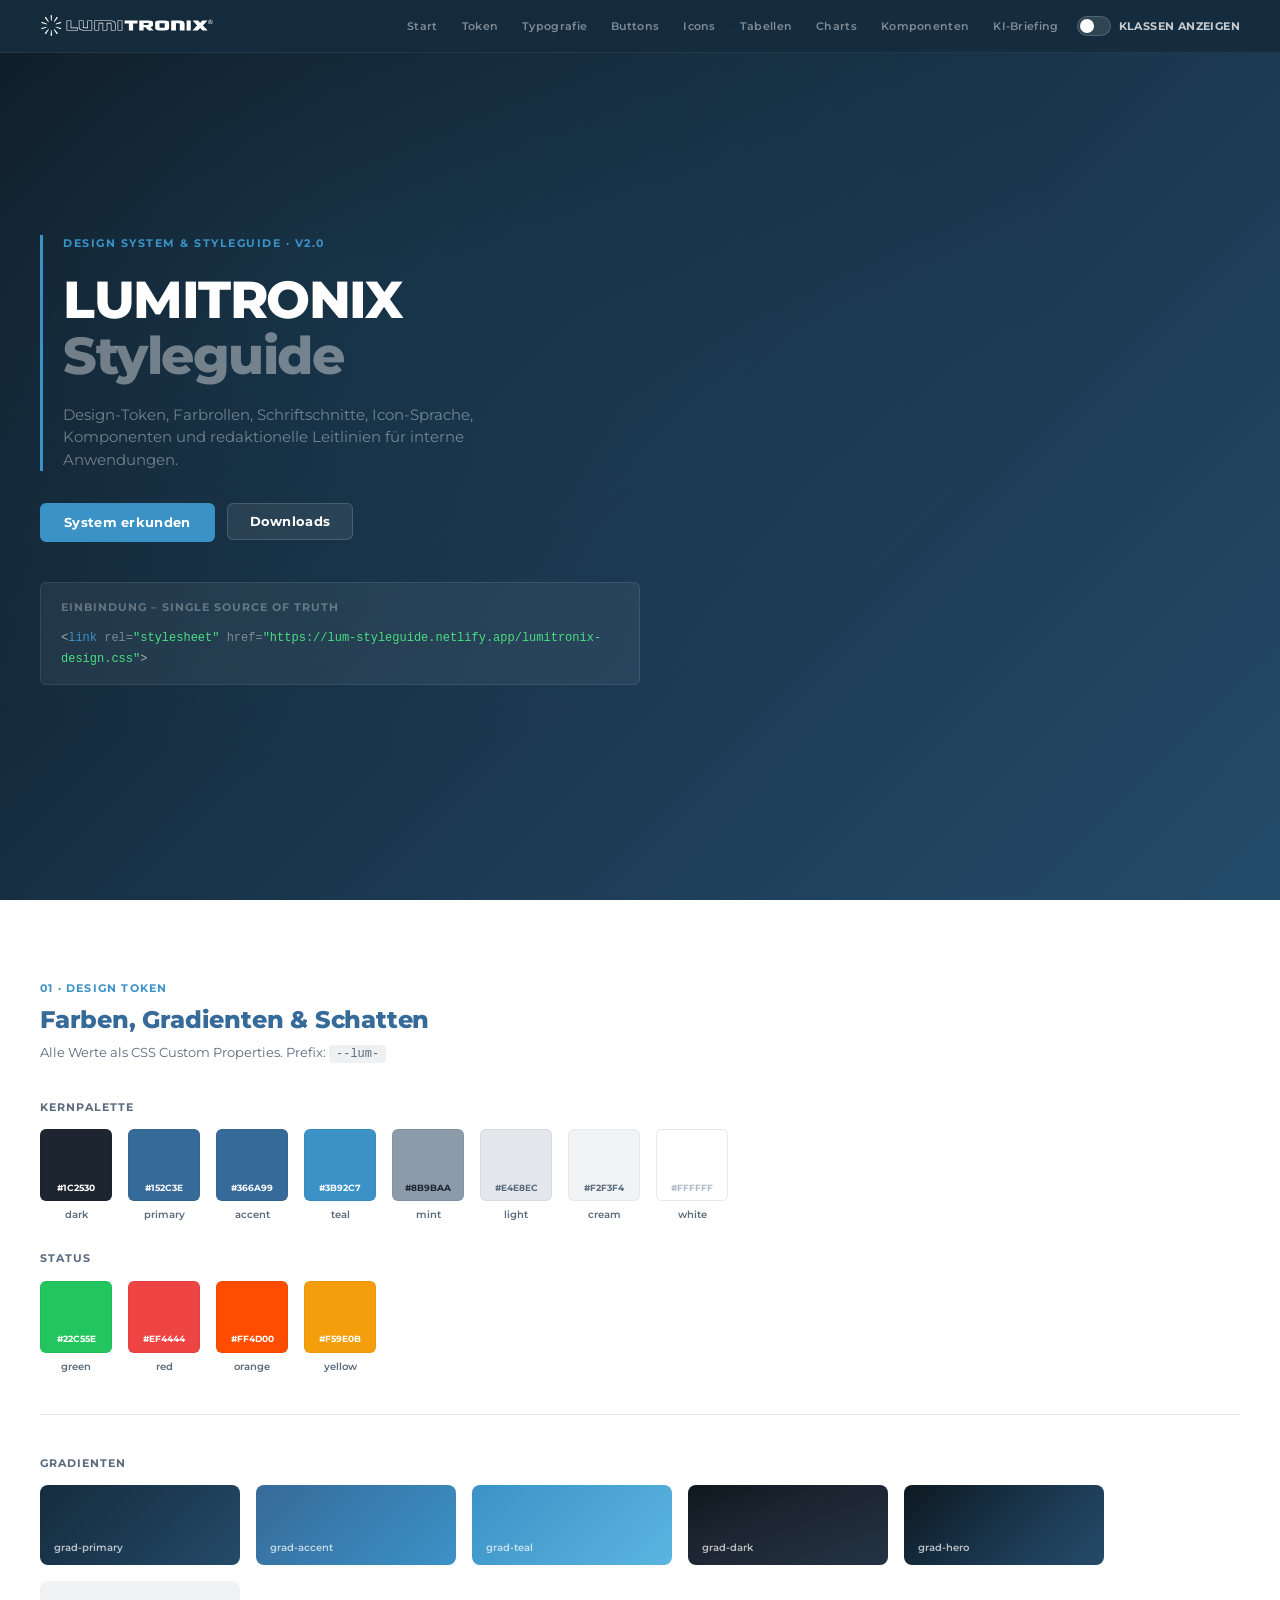
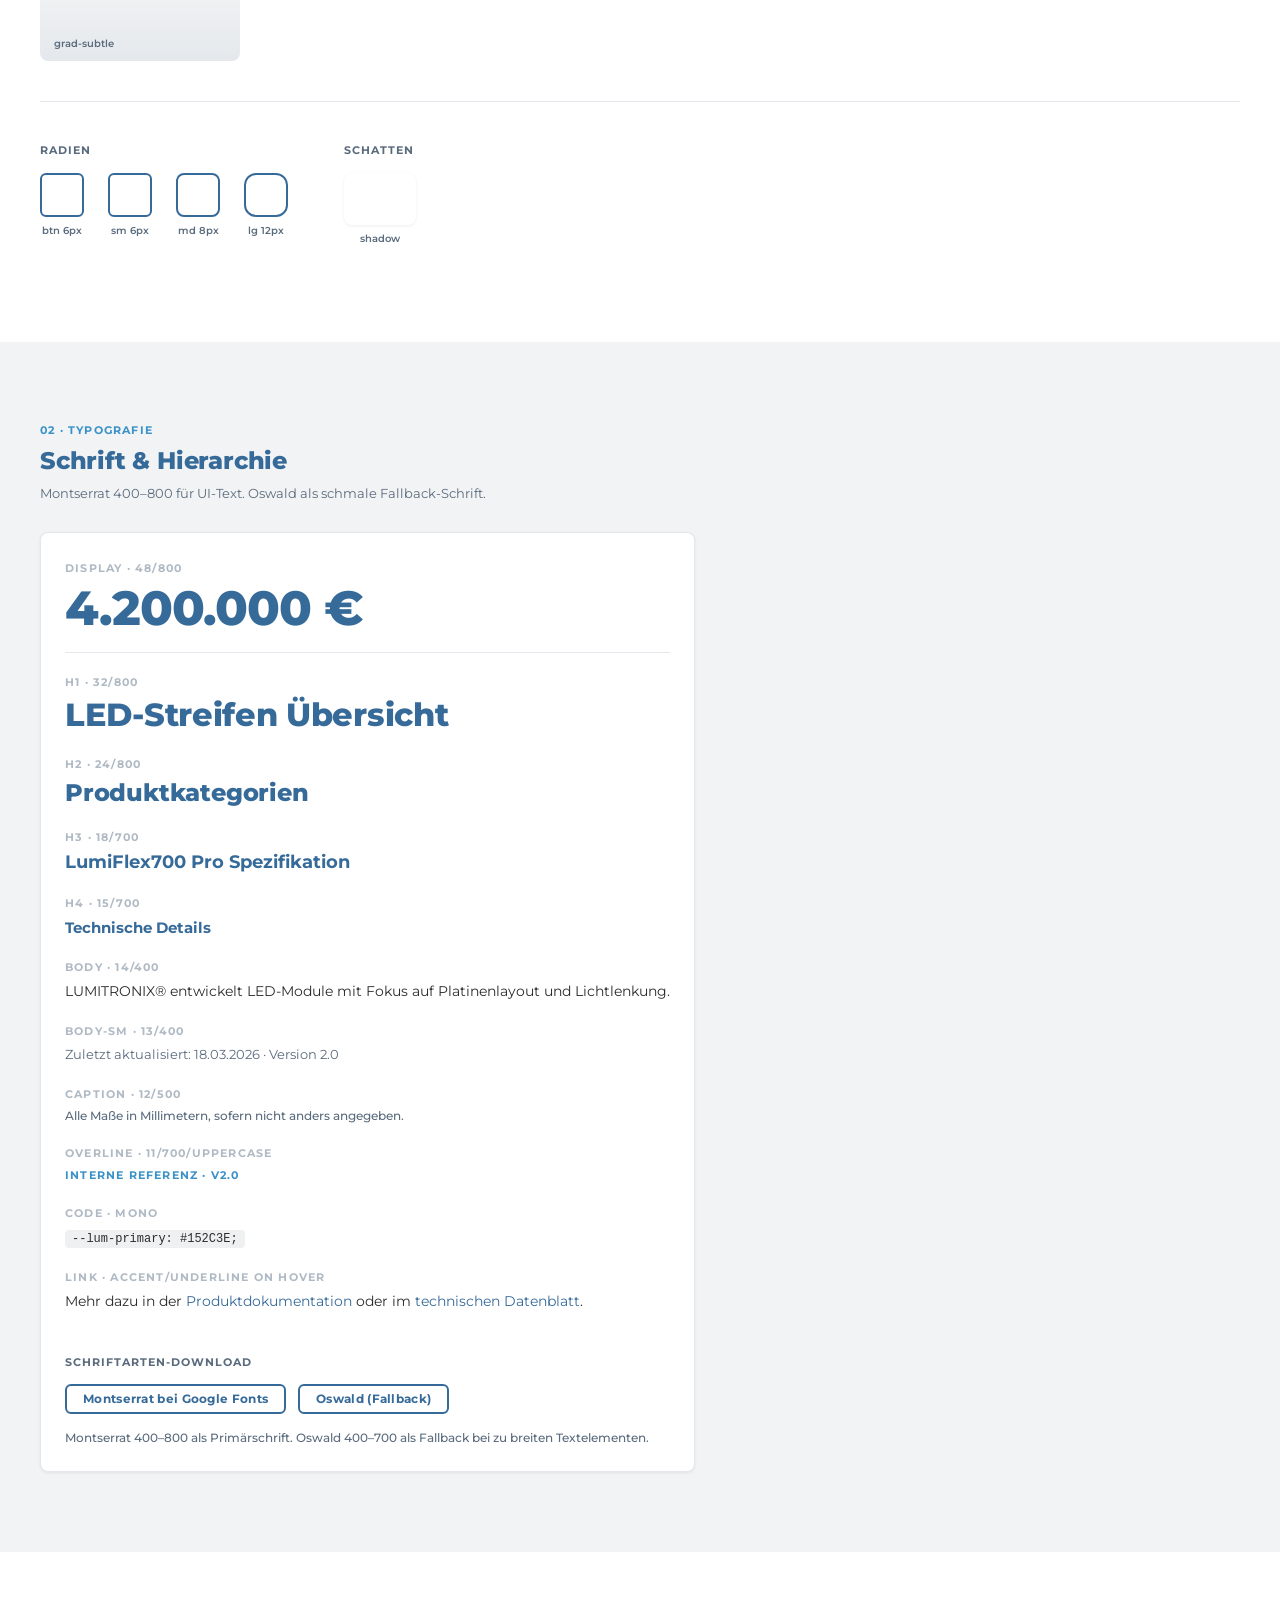
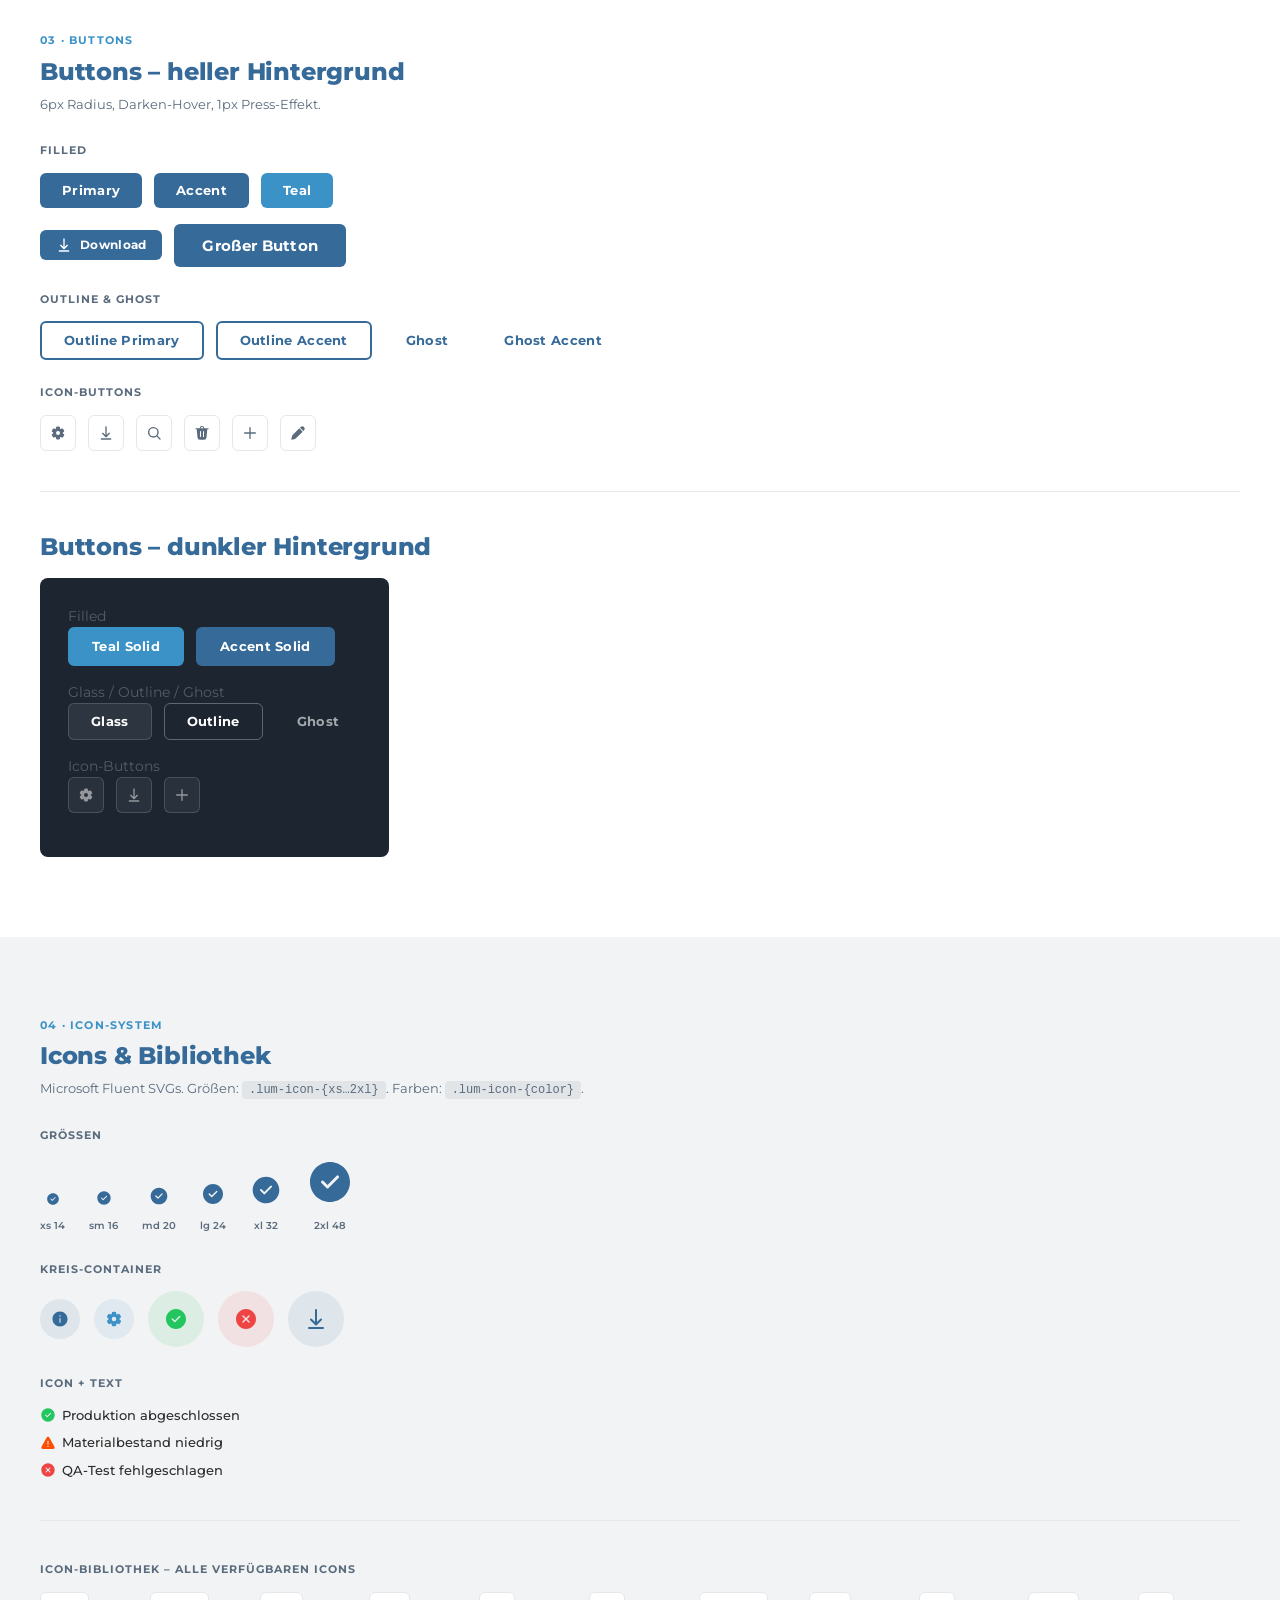
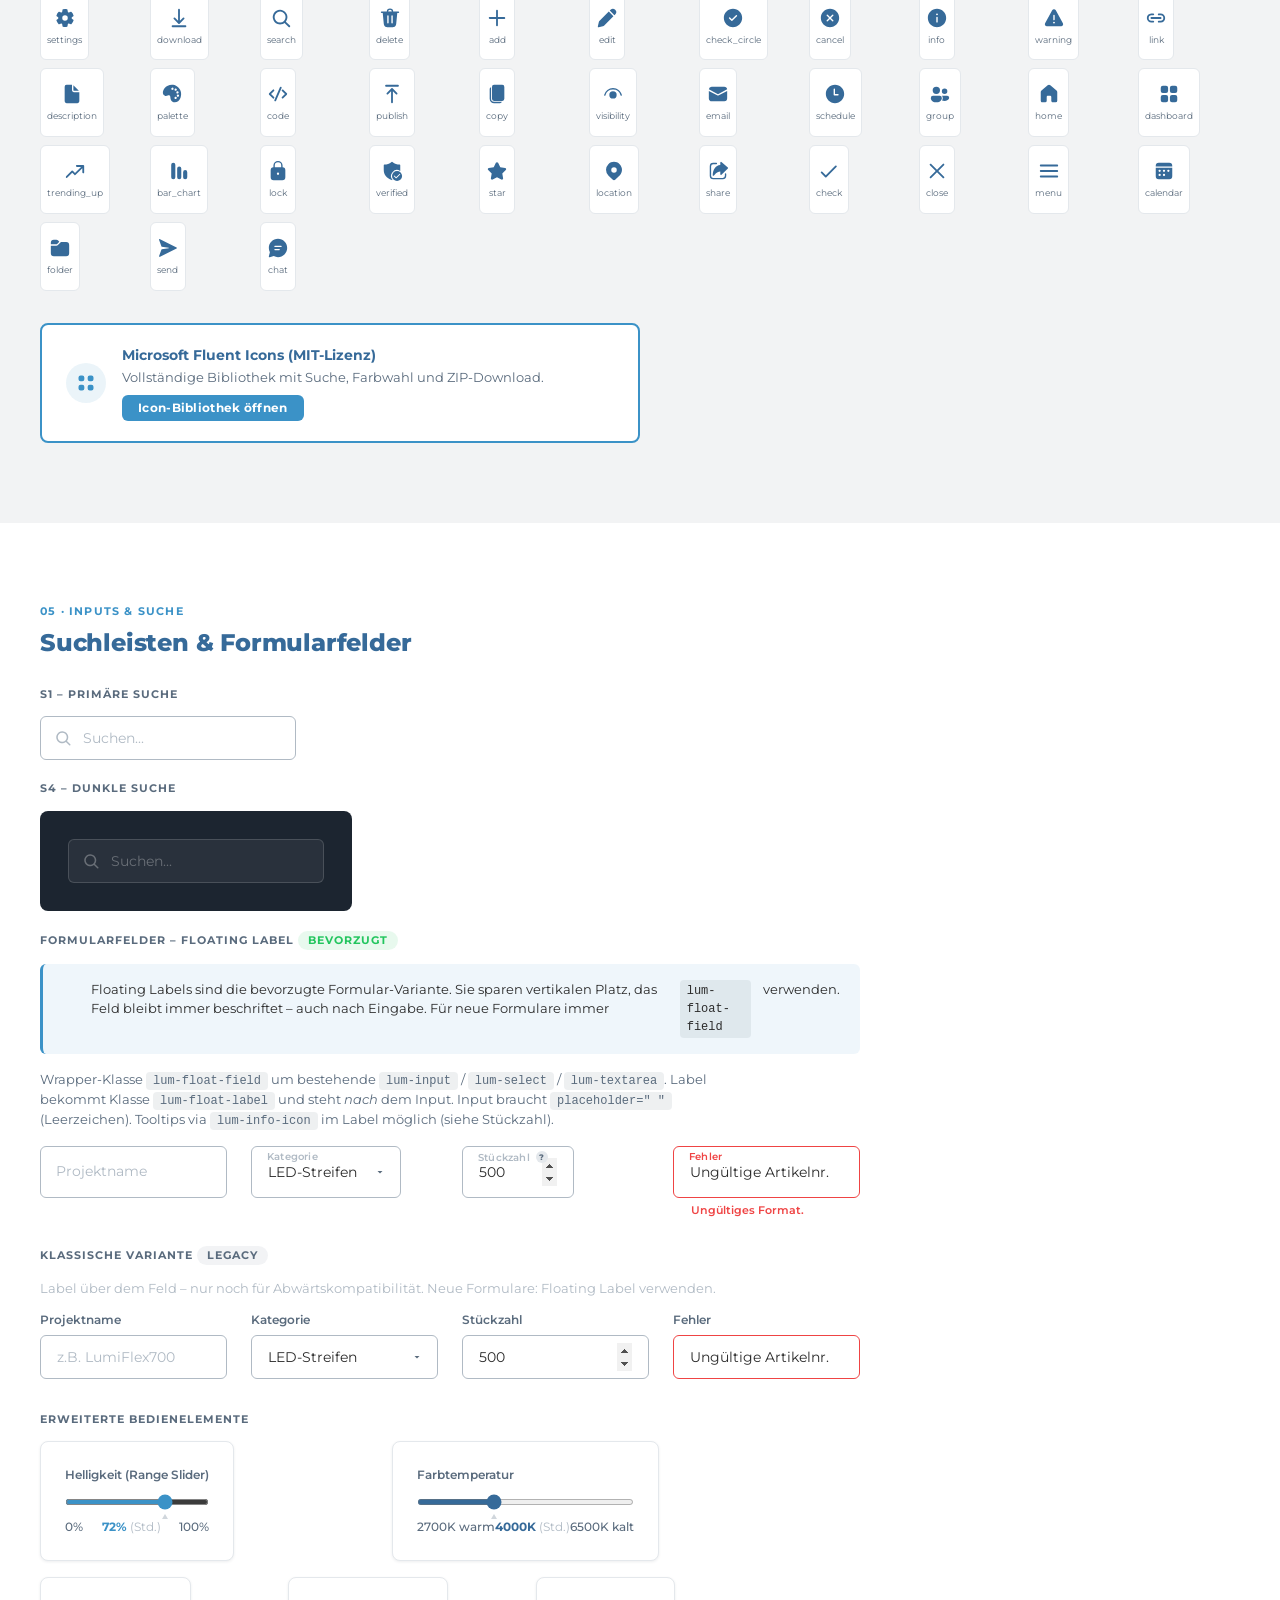
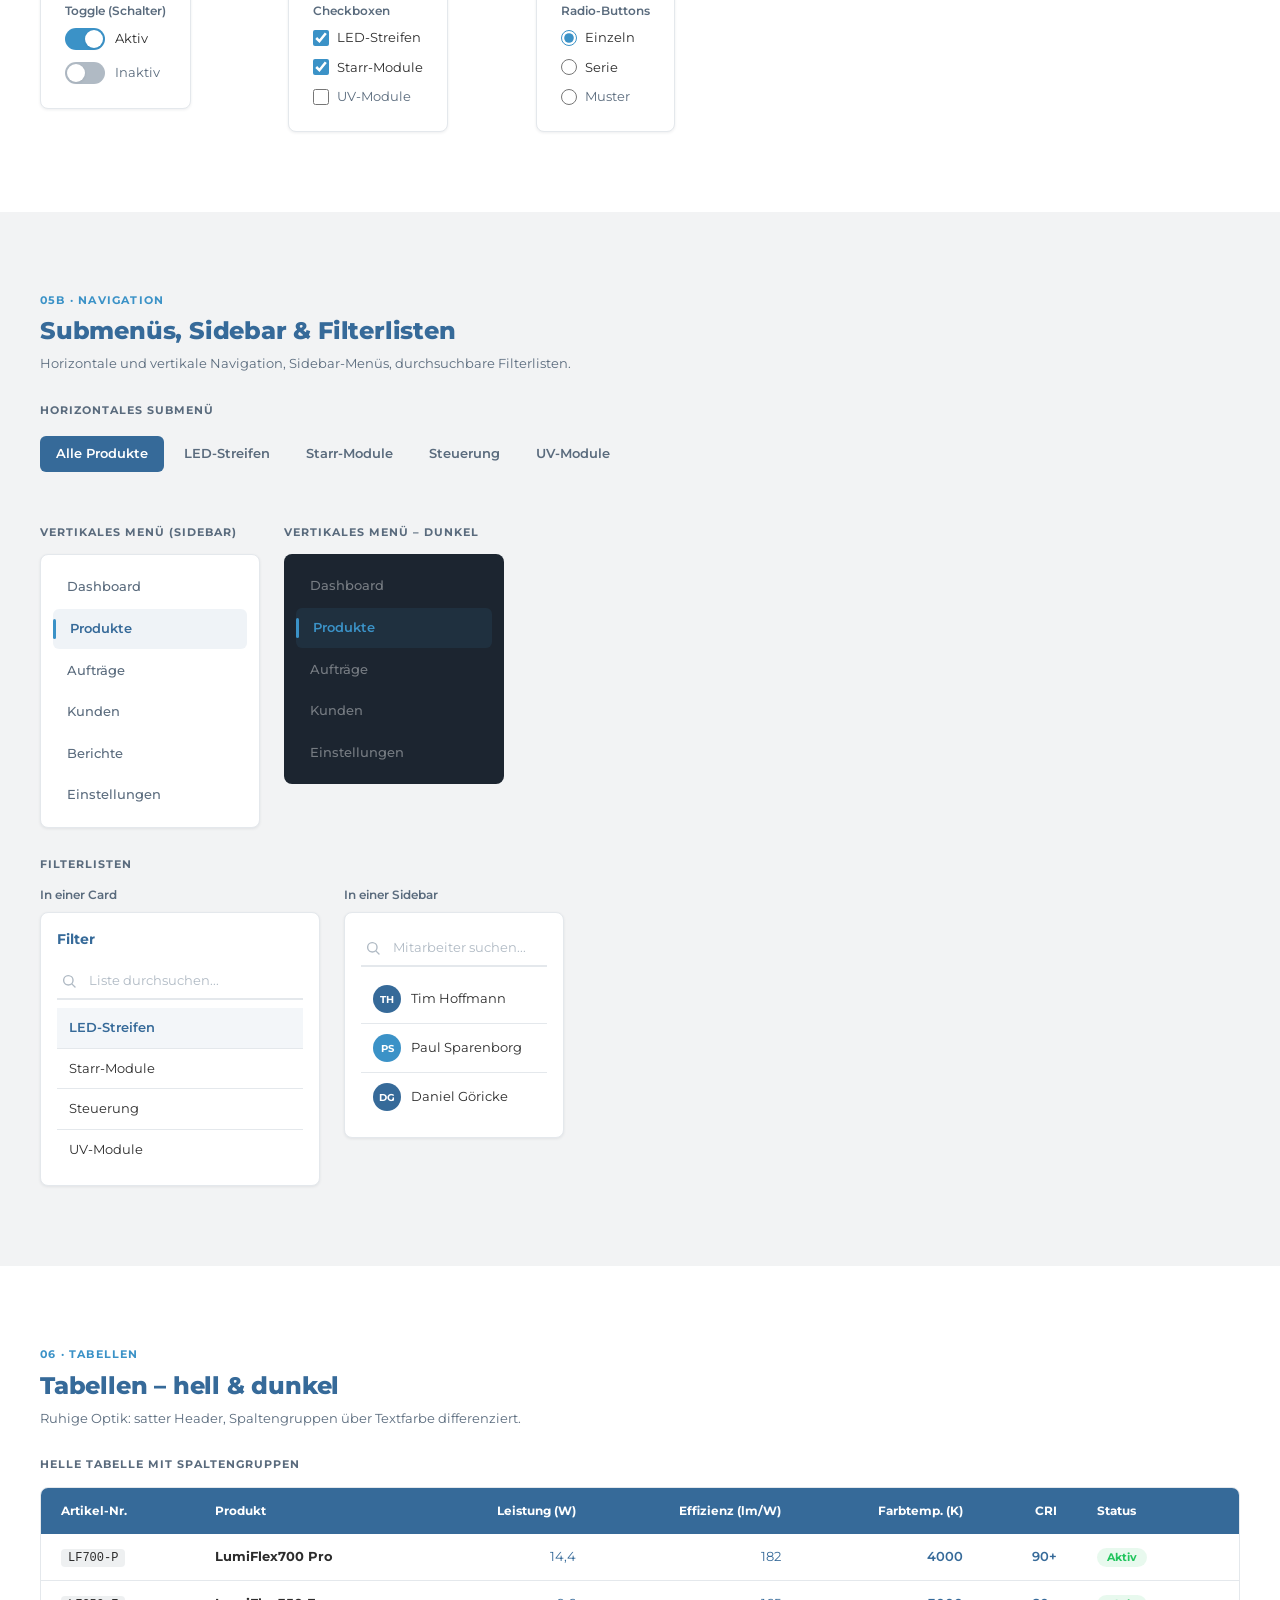
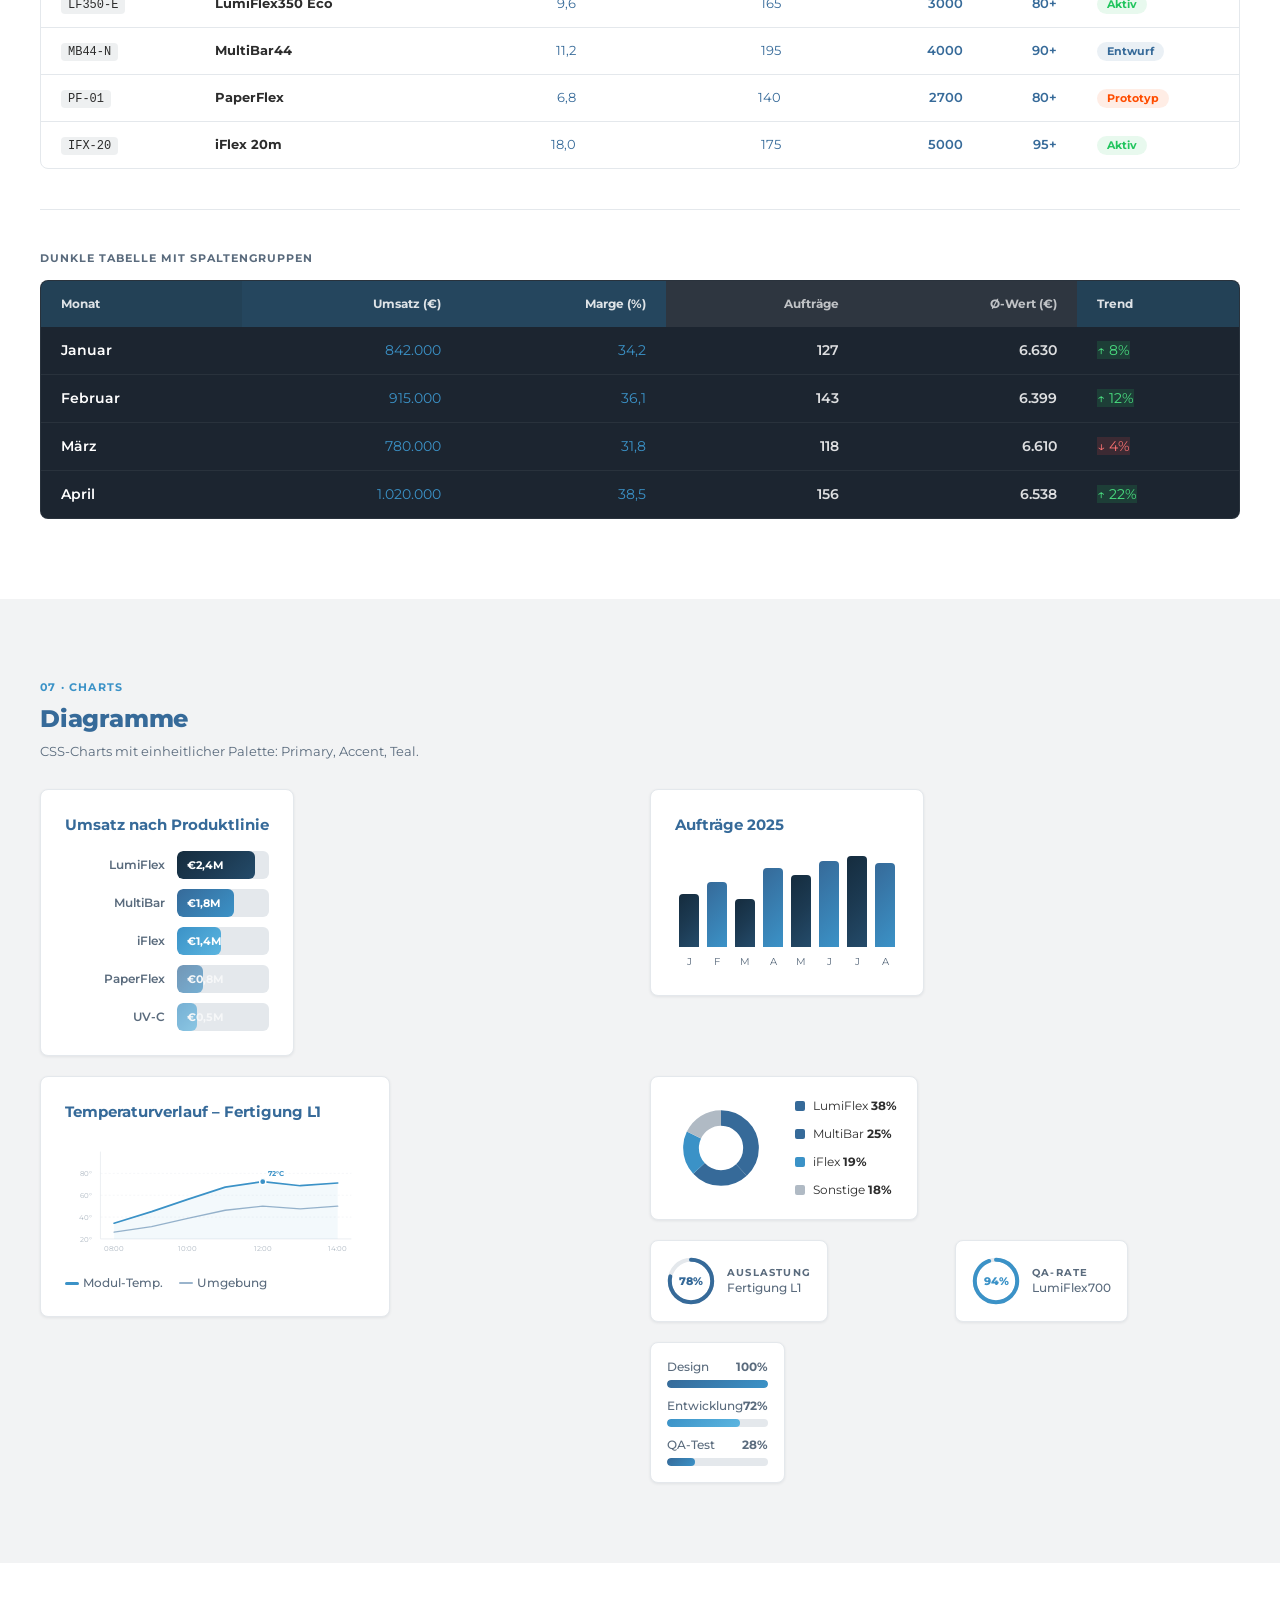
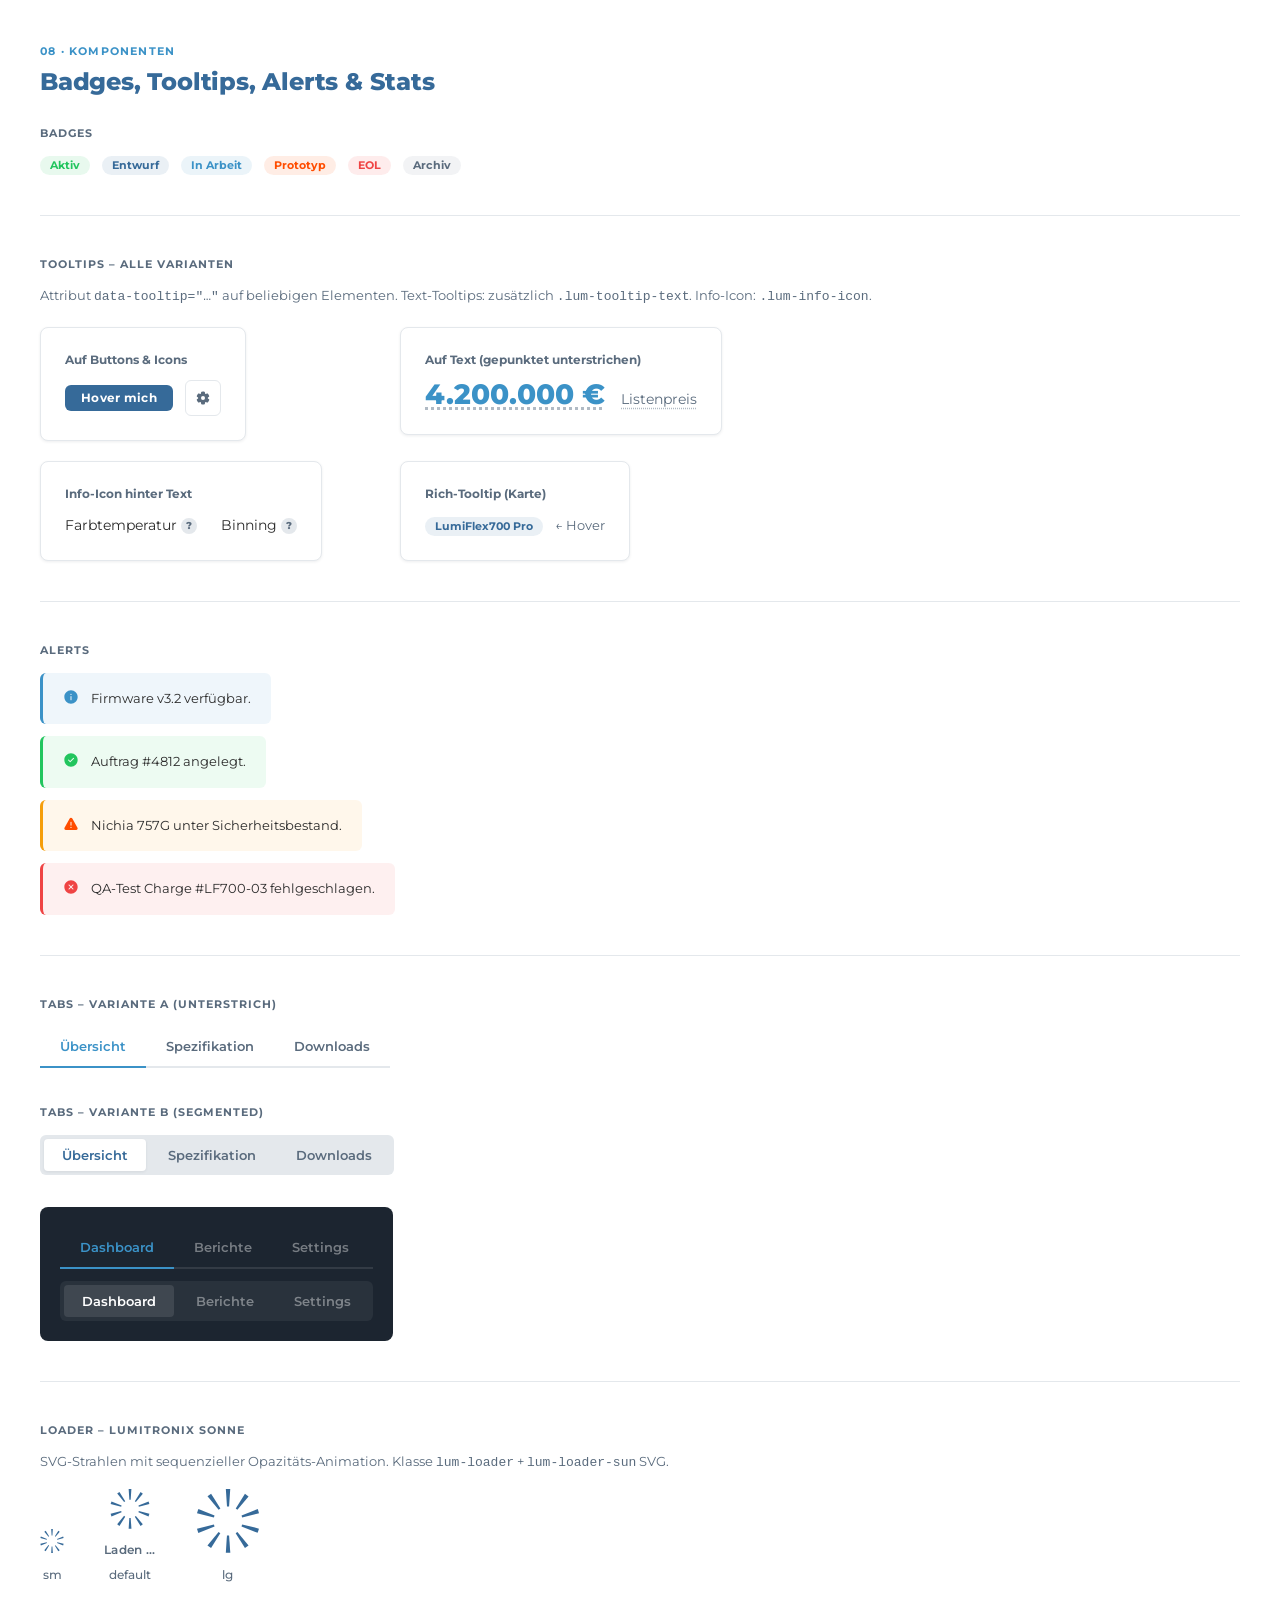
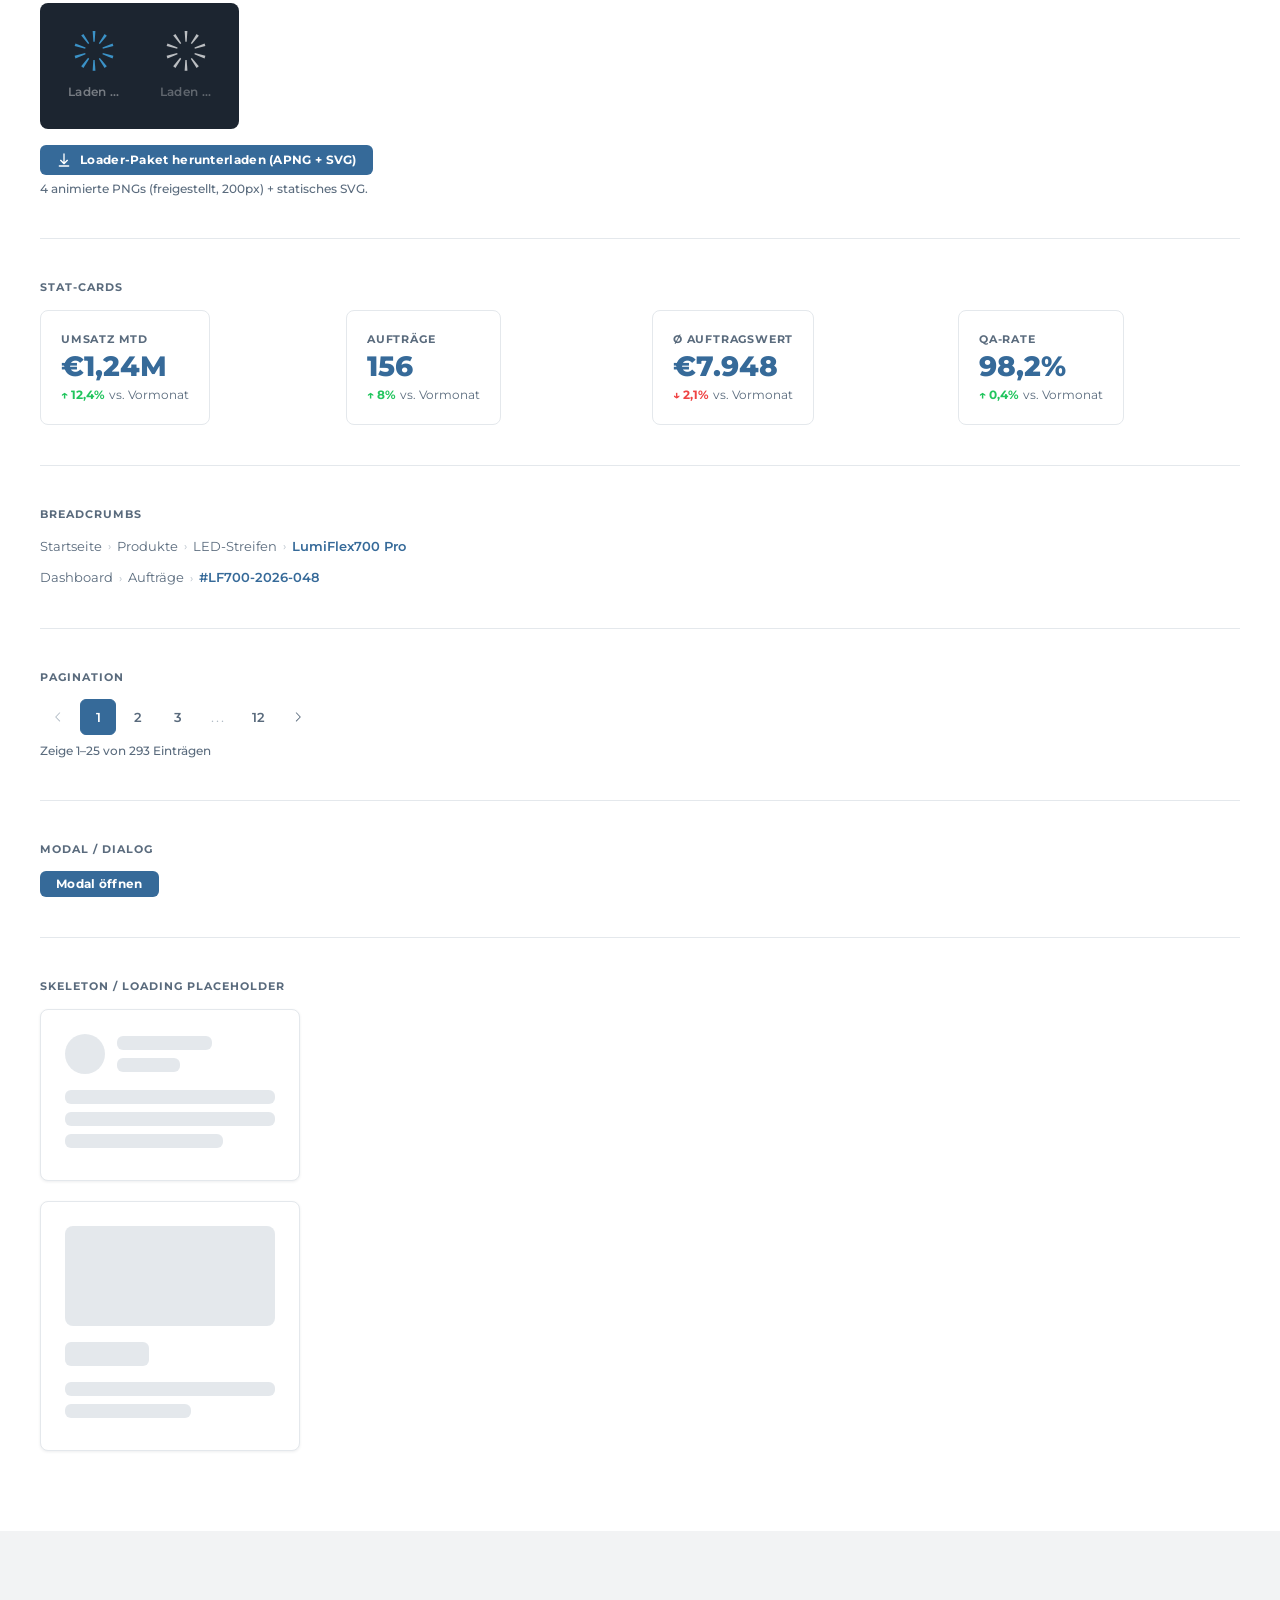
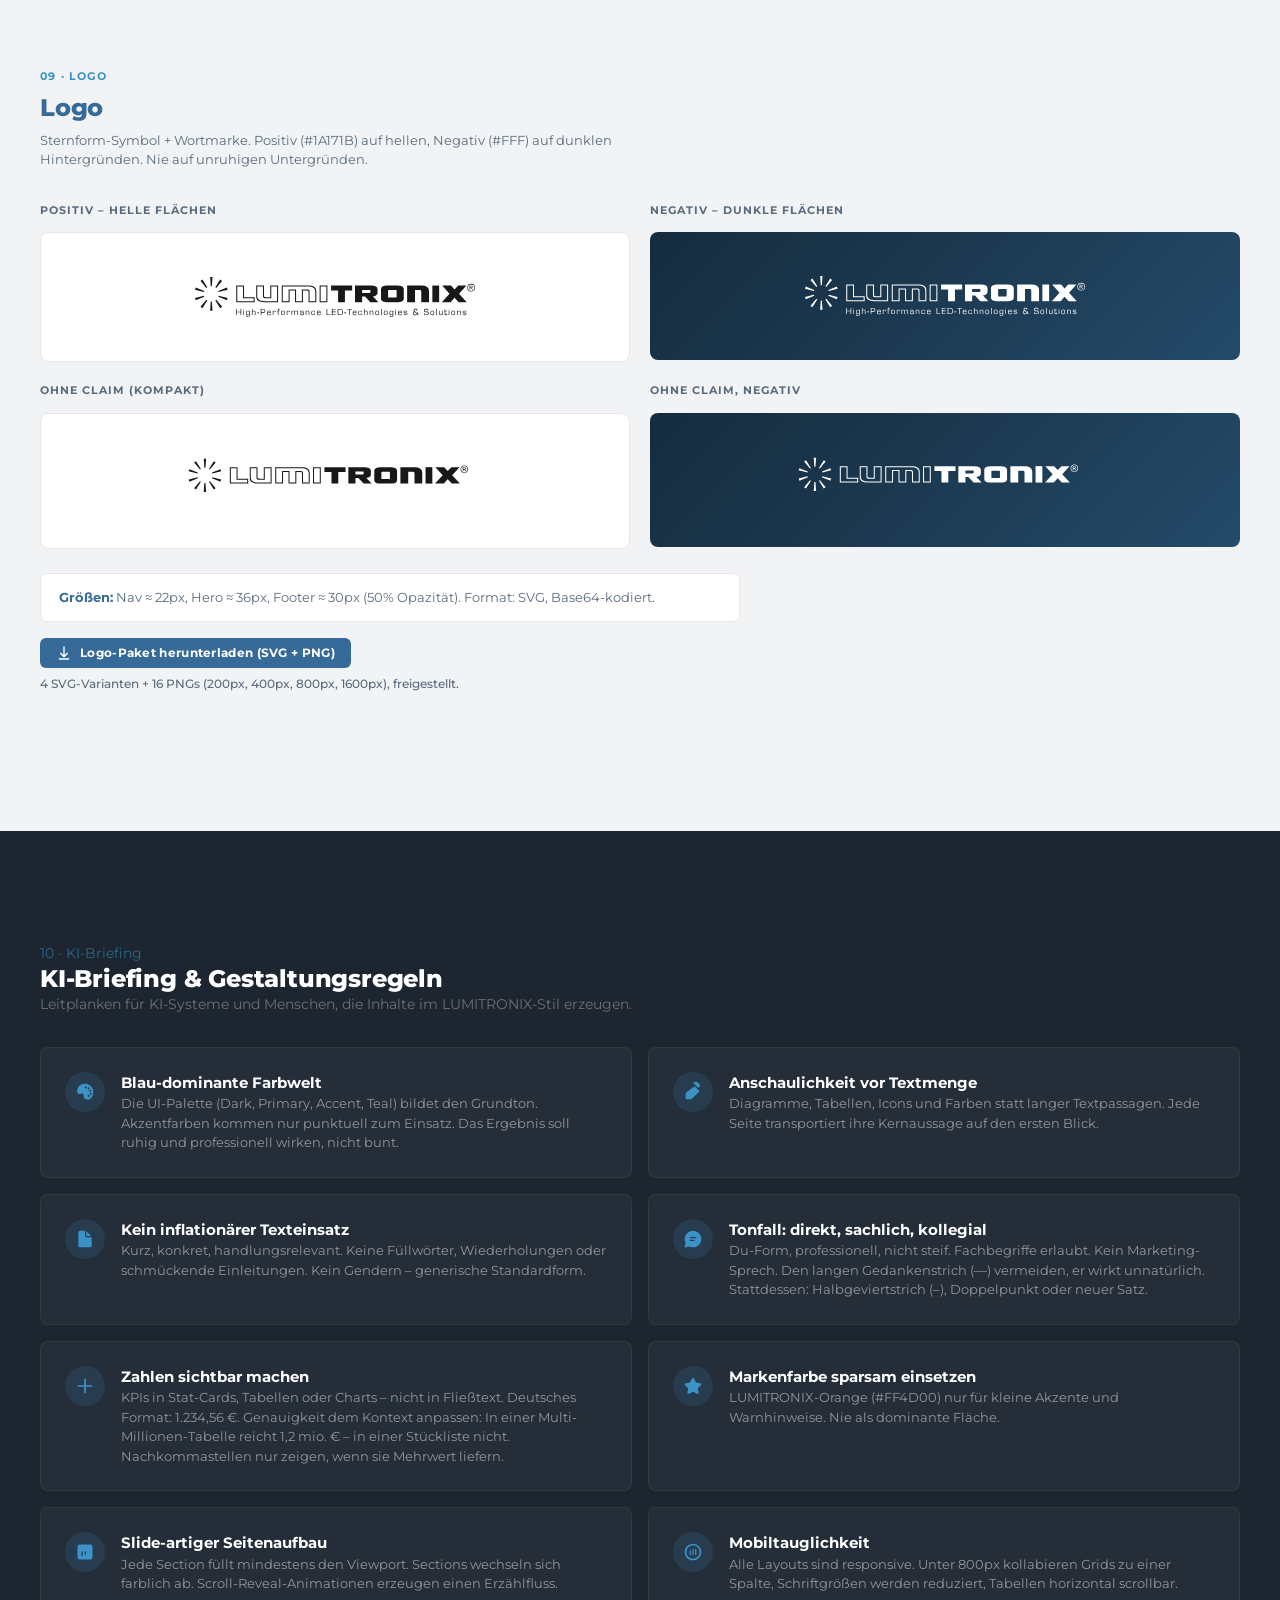
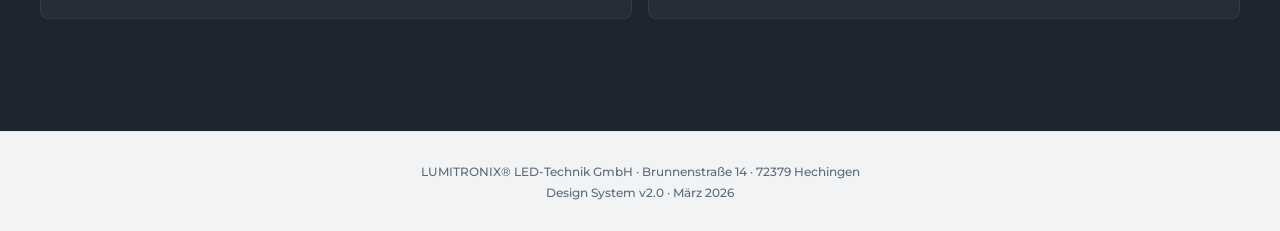
==== index.html @ 9d68409f "Refine styleguide component annotations and form styling" ====
<!DOCTYPE html>
<html lang="de">
<head>
<meta charset="UTF-8">
<meta name="viewport" content="width=device-width,initial-scale=1.0">
<title>LUMITRONIX – Design System &amp; Styleguide</title>
<link rel="stylesheet" href="./lumitronix-design.css">
<link href="https://fonts.googleapis.com/css2?family=Montserrat:wght@400;500;600;700;800&display=swap" rel="stylesheet">
<link href="https://fonts.googleapis.com/css2?family=Oswald:wght@400;500;600;700&display=swap" rel="stylesheet">
<style>
body{padding:0;margin:0;background:var(--lum-cream)}
.sg-nav{position:fixed;top:0;left:0;right:0;z-index:100;background:rgba(21,44,62,.96);backdrop-filter:blur(12px);border-bottom:1px solid rgba(255,255,255,.06);padding:0 40px}
.sg-nav-inner{max-width:1200px;margin:0 auto;height:52px;display:flex;align-items:center;justify-content:space-between}
.sg-nav-tools{display:flex;align-items:center;gap:18px}
.sg-nav-brand{font-size:13px;font-weight:800;color:#fff;letter-spacing:-.2px;display:flex;align-items:center}
.sg-nav-brand i{color:var(--lum-teal);font-style:normal}
.sg-nav-links{display:flex;gap:24px}
.sg-nav-links a{font-size:11px;font-weight:600;color:rgba(255,255,255,.45);text-decoration:none;transition:color .2s;letter-spacing:.3px}
.sg-nav-links a:hover{color:#fff}
.sg-class-toggle{display:inline-flex;align-items:center;gap:8px;font-size:11px;font-weight:700;letter-spacing:.4px;color:rgba(255,255,255,.76);text-transform:uppercase;cursor:pointer;user-select:none}
.sg-class-toggle input{appearance:none;width:34px;height:20px;border-radius:999px;border:1px solid rgba(255,255,255,.16);background:rgba(255,255,255,.12);position:relative;transition:all .2s}
.sg-class-toggle input::after{content:"";position:absolute;top:2px;left:2px;width:14px;height:14px;border-radius:50%;background:#fff;transition:transform .2s}
.sg-class-toggle input:checked{background:rgba(59,146,199,.32);border-color:rgba(59,146,199,.6)}
.sg-class-toggle input:checked::after{transform:translateX(14px)}
.sg-class-wrap{display:inline-flex;flex-direction:column;align-items:flex-start;gap:6px;max-width:100%}
.sg-class-wrap-block{display:flex;width:100%}
.sg-class-note{display:none;font-size:10px;line-height:1.35;color:var(--lum-lgray);font-family:var(--lum-font-mono);white-space:normal;word-break:break-word}
body.sg-show-classes .sg-class-note{display:block}
.sg-slide{min-height:100vh;padding:100px 40px 80px;display:flex;flex-direction:column;justify-content:center;position:relative;overflow:hidden}
.sg-slide-inner{max-width:1200px;margin:0 auto;width:100%;position:relative;z-index:1}
.sg-sec{min-height:100vh;padding:80px 40px;position:relative;display:flex;flex-direction:column;justify-content:center}
.sg-sec-inner{max-width:1200px;margin:0 auto;width:100%}
.sg-sec-alt{background:var(--lum-white)}
.sg-sec-dark{background:var(--lum-dark)}
.sg-num{font-size:11px;font-weight:700;letter-spacing:1.2px;text-transform:uppercase;color:var(--lum-teal);margin-bottom:8px}
.sg-num-d{color:rgba(59,146,199,.6)}
.sg-sub{font-size:13px;color:var(--lum-gray);margin-top:8px;line-height:1.5;max-width:600px}
.sg-sub-d{color:rgba(255,255,255,.35)}
.sg-lbl{font-size:11px;font-weight:700;color:var(--lum-gray);letter-spacing:1px;text-transform:uppercase;margin-bottom:14px}
.sg-lbl-d{color:rgba(255,255,255,.25)}
.sg-row{display:flex;gap:12px;flex-wrap:wrap;align-items:center;margin-bottom:16px}
.sg-hr{height:1px;background:var(--lum-light);margin:40px 0}
.sg-hr-d{height:1px;background:rgba(255,255,255,.06);margin:40px 0}
.sg-sw{width:72px;height:72px;border-radius:var(--lum-radius-sm);display:flex;align-items:flex-end;justify-content:center;padding-bottom:6px;font-size:9px;font-weight:700;color:#fff;border:1px solid rgba(0,0,0,.05)}
.sg-sw-n{margin-top:6px;font-size:10px;font-weight:600;color:var(--lum-gray);text-align:center}
.sg-gr{width:200px;height:80px;border-radius:var(--lum-radius-md);display:flex;align-items:flex-end;padding:10px 14px;font-size:10px;font-weight:600;color:rgba(255,255,255,.7)}
.sg-c{background:rgba(21,44,62,.07);padding:2px 7px;border-radius:4px;font-size:12px;font-family:var(--lum-font-mono)}
.sg-ig{display:grid;grid-template-columns:repeat(auto-fill,minmax(96px,1fr));gap:8px}
.sg-ic{display:flex;flex-direction:column;align-items:center;gap:6px;padding:14px 6px;border-radius:var(--lum-radius-sm);border:1px solid var(--lum-light);background:var(--lum-white);transition:all .15s}
.sg-ic:hover{border-color:var(--lum-teal);box-shadow:var(--lum-shadow)}
.sg-ic svg{width:22px;height:22px;fill:var(--lum-primary)}
.sg-ic span{font-size:9px;color:var(--lum-gray);text-align:center;line-height:1.2}
.sg-dl{background:var(--lum-white);border:1px solid var(--lum-light);border-radius:var(--lum-radius-md);padding:28px;display:flex;flex-direction:column;gap:12px;transition:all .2s}
.sg-dl:hover{box-shadow:var(--lum-shadow)}
@media(max-width:768px){.sg-nav{padding:0 16px}.sg-nav-links{display:none}.sg-class-toggle span{display:none}.sg-slide{padding:80px 16px 48px;min-height:auto}.sg-sec{padding:48px 16px;min-height:auto}.sg-ig{grid-template-columns:repeat(auto-fill,minmax(80px,1fr))}}
</style>
</head>
<body>

<nav class="sg-nav"><div class="sg-nav-inner"><div class="sg-nav-brand"><img src="[data-uri]" alt="LUMITRONIX" style="height:22px"></div><div class="sg-nav-tools"><div class="sg-nav-links"><a href="#start">Start</a><a href="#token">Token</a><a href="#typo">Typografie</a><a href="#buttons">Buttons</a><a href="#icons">Icons</a><a href="#tables">Tabellen</a><a href="#charts">Charts</a><a href="#components">Komponenten</a><a href="#ki">KI-Briefing</a></div><label class="sg-class-toggle" data-sg-class-skip><input type="checkbox" id="sg-class-toggle"><span>Klassen anzeigen</span></label></div></div></nav>

<!-- ═══ HERO ═══ -->
<section id="start" class="sg-slide" style="background:var(--lum-grad-hero)">
<div style="position:absolute;inset:0;background:radial-gradient(ellipse at 25% 30%,rgba(59,146,199,.1) 0%,transparent 55%);pointer-events:none"></div>
<div class="sg-slide-inner">
<div style="border-left:3px solid var(--lum-teal);padding-left:20px">
<div style="font-size:11px;font-weight:700;letter-spacing:1.5px;text-transform:uppercase;color:var(--lum-teal);margin-bottom:20px">Design System &amp; Styleguide · v2.0</div>
<h1 style="font-size:52px;font-weight:800;line-height:1.08;letter-spacing:-1.5px;max-width:600px"><span style="color:#fff">LUMITRONIX</span><br><span style="color:rgba(255,255,255,.4)">Styleguide</span></h1>
<p style="font-size:15px;color:rgba(255,255,255,.4);margin-top:20px;max-width:480px;line-height:1.5">Design-Token, Farbrollen, Schriftschnitte, Icon-Sprache, Komponenten und redaktionelle Leitlinien für interne Anwendungen.</p>
</div>
<div style="display:flex;gap:12px;margin-top:32px">
<a class="lum-btn lum-btn-dark-solid" href="#token">System erkunden</a>
<a class="lum-btn lum-btn-dark-glass" href="#downloads">Downloads</a>
</div>
<div style="margin-top:40px;background:rgba(255,255,255,.06);border:1px solid rgba(255,255,255,.08);border-radius:var(--lum-radius-sm);padding:16px 20px;max-width:600px">
<div style="font-size:11px;font-weight:700;letter-spacing:1px;text-transform:uppercase;color:rgba(255,255,255,.3);margin-bottom:10px">Einbindung – Single Source of Truth</div>
<code style="font-family:var(--lum-font-mono);font-size:12px;color:rgba(255,255,255,.6);line-height:1.5">&lt;<span style="color:var(--lum-teal)">link</span> <span style="color:rgba(255,255,255,.4)">rel=</span><span style="color:#4ade80">"stylesheet"</span> <span style="color:rgba(255,255,255,.4)">href=</span><span style="color:#4ade80">"https://lum-styleguide.netlify.app/lumitronix-design.css"</span>&gt;</code>
</div>
</div>
</section>

<!-- ═══ 01 TOKEN ═══ -->
<section id="token" class="sg-sec sg-sec-alt"><div class="sg-sec-inner">
<div class="sg-num">01 · Design Token</div>
<h2 class="lum-h2">Farben, Gradienten &amp; Schatten</h2>
<p class="sg-sub">Alle Werte als CSS Custom Properties. Prefix: <span class="sg-c">--lum-</span></p>

<div class="sg-lbl" style="margin-top:36px">Kernpalette</div>
<div class="sg-row" style="gap:16px">
<div><div class="sg-sw" style="background:var(--lum-dark)">#1C2530</div><div class="sg-sw-n">dark</div></div>
<div><div class="sg-sw" style="background:var(--lum-primary)">#152C3E</div><div class="sg-sw-n">primary</div></div>
<div><div class="sg-sw" style="background:var(--lum-accent)">#366A99</div><div class="sg-sw-n">accent</div></div>
<div><div class="sg-sw" style="background:var(--lum-teal)">#3B92C7</div><div class="sg-sw-n">teal</div></div>
<div><div class="sg-sw" style="background:var(--lum-mint);color:var(--lum-dark)">#8B9BAA</div><div class="sg-sw-n">mint</div></div>
<div><div class="sg-sw" style="background:var(--lum-light);color:var(--lum-gray)">#E4E8EC</div><div class="sg-sw-n">light</div></div>
<div><div class="sg-sw" style="background:var(--lum-cream);color:var(--lum-gray)">#F2F3F4</div><div class="sg-sw-n">cream</div></div>
<div><div class="sg-sw" style="background:#fff;color:var(--lum-lgray);border-color:var(--lum-light)">#FFFFFF</div><div class="sg-sw-n">white</div></div>
</div>
<div class="sg-lbl" style="margin-top:28px">Status</div>
<div class="sg-row" style="gap:16px">
<div><div class="sg-sw" style="background:var(--lum-green)">#22C55E</div><div class="sg-sw-n">green</div></div>
<div><div class="sg-sw" style="background:var(--lum-red)">#EF4444</div><div class="sg-sw-n">red</div></div>
<div><div class="sg-sw" style="background:var(--lum-orange)">#FF4D00</div><div class="sg-sw-n">orange</div></div>
<div><div class="sg-sw" style="background:var(--lum-yellow)">#F59E0B</div><div class="sg-sw-n">yellow</div></div>
</div>
<div class="sg-hr"></div>
<div class="sg-lbl">Gradienten</div>
<div class="sg-row" style="gap:16px">
<div class="sg-gr" style="background:var(--lum-grad-primary)">grad-primary</div>
<div class="sg-gr" style="background:var(--lum-grad-accent)">grad-accent</div>
<div class="sg-gr" style="background:var(--lum-grad-teal)">grad-teal</div>
<div class="sg-gr" style="background:var(--lum-grad-dark)">grad-dark</div>
<div class="sg-gr" style="background:var(--lum-grad-hero)">grad-hero</div>
<div class="sg-gr" style="background:var(--lum-grad-subtle);color:var(--lum-gray)">grad-subtle</div>
</div>
<div class="sg-hr"></div>
<div style="display:flex;gap:56px;flex-wrap:wrap">
<div><div class="sg-lbl">Radien</div><div class="sg-row" style="gap:24px">
<div style="text-align:center"><div style="width:44px;height:44px;border:2px solid var(--lum-accent);border-radius:var(--lum-radius-btn)"></div><div class="sg-sw-n">btn 6px</div></div>
<div style="text-align:center"><div style="width:44px;height:44px;border:2px solid var(--lum-accent);border-radius:var(--lum-radius-sm)"></div><div class="sg-sw-n">sm 6px</div></div>
<div style="text-align:center"><div style="width:44px;height:44px;border:2px solid var(--lum-accent);border-radius:var(--lum-radius-md)"></div><div class="sg-sw-n">md 8px</div></div>
<div style="text-align:center"><div style="width:44px;height:44px;border:2px solid var(--lum-accent);border-radius:var(--lum-radius-lg)"></div><div class="sg-sw-n">lg 12px</div></div>
</div></div>
<div><div class="sg-lbl">Schatten</div><div class="sg-row" style="gap:28px">
<div style="text-align:center"><div style="width:72px;height:52px;background:#fff;border-radius:8px;box-shadow:var(--lum-shadow)"></div><div class="sg-sw-n">shadow</div></div>
</div></div>
</div>
</div></section>

<!-- ═══ 02 TYPO ═══ -->
<section id="typo" class="sg-sec"><div class="sg-sec-inner">
<div class="sg-num">02 · Typografie</div>
<h2 class="lum-h2">Schrift &amp; Hierarchie</h2>
<p class="sg-sub">Montserrat 400–800 für UI-Text. Oswald als schmale Fallback-Schrift.</p>
<div class="lum-card" style="max-width:680px;margin-top:28px">
<div style="display:flex;flex-direction:column;gap:18px">
<div><span class="lum-overline" style="color:var(--lum-lgray)">display · 48/800</span><div class="lum-display" style="margin-top:4px">4.200.000 €</div></div>
<div class="sg-hr" style="margin:0"></div>
<div><span class="lum-overline" style="color:var(--lum-lgray)">h1 · 32/800</span><div class="lum-h1" style="margin-top:4px">LED-Streifen Übersicht</div></div>
<div><span class="lum-overline" style="color:var(--lum-lgray)">h2 · 24/800</span><div class="lum-h2" style="margin-top:4px">Produktkategorien</div></div>
<div><span class="lum-overline" style="color:var(--lum-lgray)">h3 · 18/700</span><div class="lum-h3" style="margin-top:4px">LumiFlex700 Pro Spezifikation</div></div>
<div><span class="lum-overline" style="color:var(--lum-lgray)">h4 · 15/700</span><div class="lum-h4" style="margin-top:4px">Technische Details</div></div>
<div><span class="lum-overline" style="color:var(--lum-lgray)">body · 14/400</span><div class="lum-body" style="margin-top:4px">LUMITRONIX® entwickelt LED-Module mit Fokus auf Platinenlayout und Lichtlenkung.</div></div>
<div><span class="lum-overline" style="color:var(--lum-lgray)">body-sm · 13/400</span><div class="lum-body-sm" style="margin-top:4px">Zuletzt aktualisiert: 18.03.2026 · Version 2.0</div></div>
<div><span class="lum-overline" style="color:var(--lum-lgray)">caption · 12/500</span><div class="lum-caption" style="margin-top:4px">Alle Maße in Millimetern, sofern nicht anders angegeben.</div></div>
<div><span class="lum-overline" style="color:var(--lum-lgray)">overline · 11/700/uppercase</span><div class="lum-overline" style="margin-top:4px;color:var(--lum-teal)">Interne Referenz · v2.0</div></div>
<div><span class="lum-overline" style="color:var(--lum-lgray)">code · Mono</span><div style="margin-top:4px"><span class="lum-code">--lum-primary: #152C3E;</span></div></div>
<div><span class="lum-overline" style="color:var(--lum-lgray)">link · accent/underline on hover</span><div class="lum-body" style="margin-top:4px">Mehr dazu in der <a href="#">Produktdokumentation</a> oder im <a href="#">technischen Datenblatt</a>.</div></div>
<div style="margin-top:24px">
<div class="sg-lbl">Schriftarten-Download</div>
<div class="sg-row">
<a class="lum-btn lum-btn-sm lum-btn-outline-accent" href="https://fonts.google.com/specimen/Montserrat" target="_blank" rel="noopener">Montserrat bei Google Fonts</a>
<a class="lum-btn lum-btn-sm lum-btn-outline-accent" href="https://fonts.google.com/specimen/Oswald" target="_blank" rel="noopener">Oswald (Fallback)</a>
</div>
<div class="lum-caption" style="margin-top:8px">Montserrat 400–800 als Primärschrift. Oswald 400–700 als Fallback bei zu breiten Textelementen.</div>
</div>
</div></section>

<!-- ═══ 03 BUTTONS ═══ -->
<section id="buttons" class="sg-sec sg-sec-alt"><div class="sg-sec-inner">
<div class="sg-num">03 · Buttons</div>
<h2 class="lum-h2">Buttons – heller Hintergrund</h2>
<p class="sg-sub">6px Radius, Darken-Hover, 1px Press-Effekt.</p>
<div class="sg-lbl" style="margin-top:28px">Filled</div>
<div class="sg-row"><a class="lum-btn lum-btn-primary" href="#">Primary</a><a class="lum-btn lum-btn-accent" href="#">Accent</a><a class="lum-btn lum-btn-teal" href="#">Teal</a></div>
<div class="sg-row"><a class="lum-btn lum-btn-sm lum-btn-accent" href="#"><svg viewBox="0 0 24 24"><path d="M13 3a1 1 0 1 0-2 0v12.086l-3.293-3.293a1 1 0 0 0-1.414 1.414l5 5a1 1 0 0 0 1.414 0l5-5a1 1 0 0 0-1.414-1.414L13 15.086zM5 20a1 1 0 1 0 0 2h14a1 1 0 1 0 0-2z"/></svg> Download</a><a class="lum-btn lum-btn-lg lum-btn-accent" href="#">Großer Button</a></div>
<div class="sg-lbl" style="margin-top:24px">Outline &amp; Ghost</div>
<div class="sg-row"><a class="lum-btn lum-btn-outline" href="#">Outline Primary</a><a class="lum-btn lum-btn-outline-accent" href="#">Outline Accent</a><a class="lum-btn lum-btn-ghost" href="#">Ghost</a><a class="lum-btn lum-btn-ghost-accent" href="#">Ghost Accent</a></div>
<div class="sg-lbl" style="margin-top:24px">Icon-Buttons</div>
<div class="sg-row">
<button class="lum-btn-icon" data-tooltip="Einstellungen"><svg viewBox="0 0 24 24"><path d="M12.012 2.25c.734.008 1.465.093 2.182.253a.75.75 0 0 1 .582.649l.17 1.527a1.384 1.384 0 0 0 1.927 1.116l1.4-.615a.75.75 0 0 1 .85.174a9.8 9.8 0 0 1 2.205 3.792a.75.75 0 0 1-.272.825l-1.241.916a1.38 1.38 0 0 0 0 2.226l1.243.915a.75.75 0 0 1 .272.826a9.8 9.8 0 0 1-2.204 3.792a.75.75 0 0 1-.849.175l-1.406-.617a1.38 1.38 0 0 0-1.926 1.114l-.17 1.526a.75.75 0 0 1-.571.647a9.5 9.5 0 0 1-4.406 0a.75.75 0 0 1-.572-.647l-.169-1.524a1.382 1.382 0 0 0-1.925-1.11l-1.406.616a.75.75 0 0 1-.85-.175a9.8 9.8 0 0 1-2.203-3.796a.75.75 0 0 1 .272-.826l1.243-.916a1.38 1.38 0 0 0 0-2.226l-1.243-.914a.75.75 0 0 1-.272-.826a9.8 9.8 0 0 1 2.205-3.792a.75.75 0 0 1 .85-.174l1.4.615a1.387 1.387 0 0 0 1.93-1.118l.17-1.526a.75.75 0 0 1 .583-.65q1.074-.238 2.201-.252M12 9a3 3 0 1 0 0 6a3 3 0 0 0 0-6"/></svg></button>
<button class="lum-btn-icon" data-tooltip="Download"><svg viewBox="0 0 24 24"><path d="M13 3a1 1 0 1 0-2 0v12.086l-3.293-3.293a1 1 0 0 0-1.414 1.414l5 5a1 1 0 0 0 1.414 0l5-5a1 1 0 0 0-1.414-1.414L13 15.086zM5 20a1 1 0 1 0 0 2h14a1 1 0 1 0 0-2z"/></svg></button>
<button class="lum-btn-icon" data-tooltip="Suchen"><svg viewBox="0 0 24 24"><path d="M15.843 17.368a8 8 0 1 1 1.428-1.4l4.427 4.316a1 1 0 1 1-1.396 1.432zM17 11a6 6 0 1 0-12 0a6 6 0 0 0 12 0"/></svg></button>
<button class="lum-btn-icon" data-tooltip="Löschen"><svg viewBox="0 0 24 24"><path d="M10 5h4a2 2 0 1 0-4 0M8.5 5a3.5 3.5 0 1 1 7 0h5.75a.75.75 0 0 1 0 1.5h-1.32l-1.17 12.111A3.75 3.75 0 0 1 15.026 22H8.974a3.75 3.75 0 0 1-3.733-3.389L4.07 6.5H2.75a.75.75 0 0 1 0-1.5zm2 4.75a.75.75 0 0 0-1.5 0v7.5a.75.75 0 0 0 1.5 0zM14.25 9a.75.75 0 0 0-.75.75v7.5a.75.75 0 0 0 1.5 0v-7.5a.75.75 0 0 0-.75-.75"/></svg></button>
<button class="lum-btn-icon" data-tooltip="Hinzufügen"><svg viewBox="0 0 24 24"><path d="M11.883 3.007L12 3a1 1 0 0 1 .993.883L13 4v7h7a1 1 0 0 1 .993.883L21 12a1 1 0 0 1-.883.993L20 13h-7v7a1 1 0 0 1-.883.993L12 21a1 1 0 0 1-.993-.883L11 20v-7H4a1 1 0 0 1-.993-.883L3 12a1 1 0 0 1 .883-.993L4 11h7V4a1 1 0 0 1 .883-.993L12 3z"/></svg></button>
<button class="lum-btn-icon" data-tooltip="Bearbeiten"><svg viewBox="0 0 24 24"><path d="M15.891 3.048a3.578 3.578 0 1 1 5.061 5.06l-.892.893L15 3.94zM13.94 5.001L3.94 15a3.1 3.1 0 0 0-.825 1.476L2.02 21.078a.75.75 0 0 0 .904.903l4.601-1.096a3.1 3.1 0 0 0 1.477-.825L19 10.061z"/></svg></button>
</div>
<div class="sg-hr"></div>
<h2 class="lum-h2">Buttons – dunkler Hintergrund</h2>
<div class="lum-dark-bg" style="margin-top:16px">
<div class="sg-lbl-d">Filled</div>
<div class="sg-row"><a class="lum-btn lum-btn-dark-solid" href="#">Teal Solid</a><a class="lum-btn lum-btn-dark-accent" href="#">Accent Solid</a></div>
<div class="sg-lbl-d" style="margin-top:16px">Glass / Outline / Ghost</div>
<div class="sg-row"><a class="lum-btn lum-btn-dark-glass" href="#">Glass</a><a class="lum-btn lum-btn-dark-outline" href="#">Outline</a><a class="lum-btn lum-btn-dark-ghost" href="#">Ghost</a></div>
<div class="sg-lbl-d" style="margin-top:16px">Icon-Buttons</div>
<div class="sg-row">
<button class="lum-btn-icon-dark lum-tooltip-light" data-tooltip="Settings"><svg viewBox="0 0 24 24"><path d="M12.012 2.25c.734.008 1.465.093 2.182.253a.75.75 0 0 1 .582.649l.17 1.527a1.384 1.384 0 0 0 1.927 1.116l1.4-.615a.75.75 0 0 1 .85.174a9.8 9.8 0 0 1 2.205 3.792a.75.75 0 0 1-.272.825l-1.241.916a1.38 1.38 0 0 0 0 2.226l1.243.915a.75.75 0 0 1 .272.826a9.8 9.8 0 0 1-2.204 3.792a.75.75 0 0 1-.849.175l-1.406-.617a1.38 1.38 0 0 0-1.926 1.114l-.17 1.526a.75.75 0 0 1-.571.647a9.5 9.5 0 0 1-4.406 0a.75.75 0 0 1-.572-.647l-.169-1.524a1.382 1.382 0 0 0-1.925-1.11l-1.406.616a.75.75 0 0 1-.85-.175a9.8 9.8 0 0 1-2.203-3.796a.75.75 0 0 1 .272-.826l1.243-.916a1.38 1.38 0 0 0 0-2.226l-1.243-.914a.75.75 0 0 1-.272-.826a9.8 9.8 0 0 1 2.205-3.792a.75.75 0 0 1 .85-.174l1.4.615a1.387 1.387 0 0 0 1.93-1.118l.17-1.526a.75.75 0 0 1 .583-.65q1.074-.238 2.201-.252M12 9a3 3 0 1 0 0 6a3 3 0 0 0 0-6"/></svg></button>
<button class="lum-btn-icon-dark lum-tooltip-light" data-tooltip="Download"><svg viewBox="0 0 24 24"><path d="M13 3a1 1 0 1 0-2 0v12.086l-3.293-3.293a1 1 0 0 0-1.414 1.414l5 5a1 1 0 0 0 1.414 0l5-5a1 1 0 0 0-1.414-1.414L13 15.086zM5 20a1 1 0 1 0 0 2h14a1 1 0 1 0 0-2z"/></svg></button>
<button class="lum-btn-icon-dark lum-tooltip-light" data-tooltip="Add"><svg viewBox="0 0 24 24"><path d="M11.883 3.007L12 3a1 1 0 0 1 .993.883L13 4v7h7a1 1 0 0 1 .993.883L21 12a1 1 0 0 1-.883.993L20 13h-7v7a1 1 0 0 1-.883.993L12 21a1 1 0 0 1-.993-.883L11 20v-7H4a1 1 0 0 1-.993-.883L3 12a1 1 0 0 1 .883-.993L4 11h7V4a1 1 0 0 1 .883-.993L12 3z"/></svg></button>
</div>
</div>
</div></section>

<!-- ═══ 04 ICONS ═══ -->
<section id="icons" class="sg-sec"><div class="sg-sec-inner">
<div class="sg-num">04 · Icon-System</div>
<h2 class="lum-h2">Icons &amp; Bibliothek</h2>
<p class="sg-sub">Microsoft Fluent SVGs. Größen: <span class="sg-c">.lum-icon-{xs…2xl}</span>. Farben: <span class="sg-c">.lum-icon-{color}</span>.</p>
<div class="sg-lbl" style="margin-top:28px">Größen</div>
<div class="sg-row" style="gap:24px;align-items:flex-end">
<div style="text-align:center"><span class="lum-icon lum-icon-xs lum-icon-accent"><svg viewBox="0 0 24 24"><path d="M12 2c5.523 0 10 4.477 10 10s-4.477 10-10 10S2 17.523 2 12S6.477 2 12 2m3.22 6.97l-4.47 4.47l-1.97-1.97a.75.75 0 0 0-1.06 1.06l2.5 2.5a.75.75 0 0 0 1.06 0l5-5a.75.75 0 1 0-1.06-1.06"/></svg></span><div class="sg-sw-n">xs 14</div></div>
<div style="text-align:center"><span class="lum-icon lum-icon-sm lum-icon-accent"><svg viewBox="0 0 24 24"><path d="M12 2c5.523 0 10 4.477 10 10s-4.477 10-10 10S2 17.523 2 12S6.477 2 12 2m3.22 6.97l-4.47 4.47l-1.97-1.97a.75.75 0 0 0-1.06 1.06l2.5 2.5a.75.75 0 0 0 1.06 0l5-5a.75.75 0 1 0-1.06-1.06"/></svg></span><div class="sg-sw-n">sm 16</div></div>
<div style="text-align:center"><span class="lum-icon lum-icon-md lum-icon-accent"><svg viewBox="0 0 24 24"><path d="M12 2c5.523 0 10 4.477 10 10s-4.477 10-10 10S2 17.523 2 12S6.477 2 12 2m3.22 6.97l-4.47 4.47l-1.97-1.97a.75.75 0 0 0-1.06 1.06l2.5 2.5a.75.75 0 0 0 1.06 0l5-5a.75.75 0 1 0-1.06-1.06"/></svg></span><div class="sg-sw-n">md 20</div></div>
<div style="text-align:center"><span class="lum-icon lum-icon-lg lum-icon-accent"><svg viewBox="0 0 24 24"><path d="M12 2c5.523 0 10 4.477 10 10s-4.477 10-10 10S2 17.523 2 12S6.477 2 12 2m3.22 6.97l-4.47 4.47l-1.97-1.97a.75.75 0 0 0-1.06 1.06l2.5 2.5a.75.75 0 0 0 1.06 0l5-5a.75.75 0 1 0-1.06-1.06"/></svg></span><div class="sg-sw-n">lg 24</div></div>
<div style="text-align:center"><span class="lum-icon lum-icon-xl lum-icon-accent"><svg viewBox="0 0 24 24"><path d="M12 2c5.523 0 10 4.477 10 10s-4.477 10-10 10S2 17.523 2 12S6.477 2 12 2m3.22 6.97l-4.47 4.47l-1.97-1.97a.75.75 0 0 0-1.06 1.06l2.5 2.5a.75.75 0 0 0 1.06 0l5-5a.75.75 0 1 0-1.06-1.06"/></svg></span><div class="sg-sw-n">xl 32</div></div>
<div style="text-align:center"><span class="lum-icon lum-icon-2xl lum-icon-accent"><svg viewBox="0 0 24 24"><path d="M12 2c5.523 0 10 4.477 10 10s-4.477 10-10 10S2 17.523 2 12S6.477 2 12 2m3.22 6.97l-4.47 4.47l-1.97-1.97a.75.75 0 0 0-1.06 1.06l2.5 2.5a.75.75 0 0 0 1.06 0l5-5a.75.75 0 1 0-1.06-1.06"/></svg></span><div class="sg-sw-n">2xl 48</div></div>
</div>
<div class="sg-lbl" style="margin-top:28px">Kreis-Container</div>
<div class="sg-row" style="gap:14px">
<span class="lum-icon-circle lum-icon-circle-md lum-icon-circle-accent"><svg viewBox="0 0 24 24" width="18" height="18" fill="currentColor"><path d="M12.002 1.999c5.523 0 10.001 4.478 10.001 10.002c0 5.523-4.478 10.001-10.001 10.001C6.478 22.002 2 17.524 2 12.001C2 6.477 6.478 1.999 12.002 1.999M12 10.5a.75.75 0 0 0-.75.75v5a.75.75 0 0 0 1.5 0v-5a.75.75 0 0 0-.75-.75M12 9a1 1 0 1 0 0-2a1 1 0 0 0 0 2"/></svg></span>
<span class="lum-icon-circle lum-icon-circle-md lum-icon-circle-teal"><svg viewBox="0 0 24 24" width="18" height="18" fill="currentColor"><path d="M12.012 2.25c.734.008 1.465.093 2.182.253a.75.75 0 0 1 .582.649l.17 1.527a1.384 1.384 0 0 0 1.927 1.116l1.4-.615a.75.75 0 0 1 .85.174a9.8 9.8 0 0 1 2.205 3.792a.75.75 0 0 1-.272.825l-1.241.916a1.38 1.38 0 0 0 0 2.226l1.243.915a.75.75 0 0 1 .272.826a9.8 9.8 0 0 1-2.204 3.792a.75.75 0 0 1-.849.175l-1.406-.617a1.38 1.38 0 0 0-1.926 1.114l-.17 1.526a.75.75 0 0 1-.571.647a9.5 9.5 0 0 1-4.406 0a.75.75 0 0 1-.572-.647l-.169-1.524a1.382 1.382 0 0 0-1.925-1.11l-1.406.616a.75.75 0 0 1-.85-.175a9.8 9.8 0 0 1-2.203-3.796a.75.75 0 0 1 .272-.826l1.243-.916a1.38 1.38 0 0 0 0-2.226l-1.243-.914a.75.75 0 0 1-.272-.826a9.8 9.8 0 0 1 2.205-3.792a.75.75 0 0 1 .85-.174l1.4.615a1.387 1.387 0 0 0 1.93-1.118l.17-1.526a.75.75 0 0 1 .583-.65q1.074-.238 2.201-.252M12 9a3 3 0 1 0 0 6a3 3 0 0 0 0-6"/></svg></span>
<span class="lum-icon-circle lum-icon-circle-lg lum-icon-circle-green"><svg viewBox="0 0 24 24" width="24" height="24" fill="currentColor"><path d="M12 2c5.523 0 10 4.477 10 10s-4.477 10-10 10S2 17.523 2 12S6.477 2 12 2m3.22 6.97l-4.47 4.47l-1.97-1.97a.75.75 0 0 0-1.06 1.06l2.5 2.5a.75.75 0 0 0 1.06 0l5-5a.75.75 0 1 0-1.06-1.06"/></svg></span>
<span class="lum-icon-circle lum-icon-circle-lg lum-icon-circle-red"><svg viewBox="0 0 24 24" width="24" height="24" fill="currentColor"><path d="M12 2c5.523 0 10 4.477 10 10s-4.477 10-10 10S2 17.523 2 12S6.477 2 12 2m3.53 6.47l-.084-.073a.75.75 0 0 0-.882-.007l-.094.08L12 10.939l-2.47-2.47l-.084-.072a.75.75 0 0 0-.882-.007l-.094.08l-.073.084a.75.75 0 0 0-.007.882l.08.094L10.939 12l-2.47 2.47l-.072.084a.75.75 0 0 0-.007.882l.08.094l.084.073a.75.75 0 0 0 .882.007l.094-.08L12 13.061l2.47 2.47l.084.072a.75.75 0 0 0 .882.007l.094-.08l.073-.084a.75.75 0 0 0 .007-.882l-.08-.094L13.061 12l2.47-2.47l.072-.084a.75.75 0 0 0 .007-.882zl-.084-.073z"/></svg></span>
<span class="lum-icon-circle lum-icon-circle-lg lum-icon-circle-primary"><svg viewBox="0 0 24 24" width="24" height="24" fill="currentColor"><path d="M13 3a1 1 0 1 0-2 0v12.086l-3.293-3.293a1 1 0 0 0-1.414 1.414l5 5a1 1 0 0 0 1.414 0l5-5a1 1 0 0 0-1.414-1.414L13 15.086zM5 20a1 1 0 1 0 0 2h14a1 1 0 1 0 0-2z"/></svg></span>
</div>
<div class="sg-lbl" style="margin-top:28px">Icon + Text</div>
<div class="lum-flex-col lum-gap-8">
<span class="lum-icon-text"><span class="lum-icon lum-icon-sm lum-icon-green"><svg viewBox="0 0 24 24"><path d="M12 2c5.523 0 10 4.477 10 10s-4.477 10-10 10S2 17.523 2 12S6.477 2 12 2m3.22 6.97l-4.47 4.47l-1.97-1.97a.75.75 0 0 0-1.06 1.06l2.5 2.5a.75.75 0 0 0 1.06 0l5-5a.75.75 0 1 0-1.06-1.06"/></svg></span> Produktion abgeschlossen</span>
<span class="lum-icon-text"><span class="lum-icon lum-icon-sm lum-icon-orange"><svg viewBox="0 0 24 24"><path d="M10.03 3.659c.856-1.548 3.081-1.548 3.937 0l7.746 14.001c.83 1.5-.255 3.34-1.969 3.34H4.254c-1.715 0-2.8-1.84-1.97-3.34zM12.997 17A.999.999 0 1 0 11 17a.999.999 0 0 0 1.997 0m-.259-7.853a.75.75 0 0 0-1.493.103l.004 4.501l.007.102a.75.75 0 0 0 1.493-.103l-.004-4.502z"/></svg></span> Materialbestand niedrig</span>
<span class="lum-icon-text"><span class="lum-icon lum-icon-sm lum-icon-red"><svg viewBox="0 0 24 24"><path d="M12 2c5.523 0 10 4.477 10 10s-4.477 10-10 10S2 17.523 2 12S6.477 2 12 2m3.53 6.47l-.084-.073a.75.75 0 0 0-.882-.007l-.094.08L12 10.939l-2.47-2.47l-.084-.072a.75.75 0 0 0-.882-.007l-.094.08l-.073.084a.75.75 0 0 0-.007.882l.08.094L10.939 12l-2.47 2.47l-.072.084a.75.75 0 0 0-.007.882l.08.094l.084.073a.75.75 0 0 0 .882.007l.094-.08L12 13.061l2.47 2.47l.084.072a.75.75 0 0 0 .882.007l.094-.08l.073-.084a.75.75 0 0 0 .007-.882l-.08-.094L13.061 12l2.47-2.47l.072-.084a.75.75 0 0 0 .007-.882zl-.084-.073z"/></svg></span> QA-Test fehlgeschlagen</span>
</div>
<div class="sg-hr"></div>
<div class="sg-lbl">Icon-Bibliothek – alle verfügbaren Icons</div>
<div class="sg-ig">
<div class="sg-ic"><svg viewBox="0 0 24 24"><path d="M12.012 2.25c.734.008 1.465.093 2.182.253a.75.75 0 0 1 .582.649l.17 1.527a1.384 1.384 0 0 0 1.927 1.116l1.4-.615a.75.75 0 0 1 .85.174a9.8 9.8 0 0 1 2.205 3.792a.75.75 0 0 1-.272.825l-1.241.916a1.38 1.38 0 0 0 0 2.226l1.243.915a.75.75 0 0 1 .272.826a9.8 9.8 0 0 1-2.204 3.792a.75.75 0 0 1-.849.175l-1.406-.617a1.38 1.38 0 0 0-1.926 1.114l-.17 1.526a.75.75 0 0 1-.571.647a9.5 9.5 0 0 1-4.406 0a.75.75 0 0 1-.572-.647l-.169-1.524a1.382 1.382 0 0 0-1.925-1.11l-1.406.616a.75.75 0 0 1-.85-.175a9.8 9.8 0 0 1-2.203-3.796a.75.75 0 0 1 .272-.826l1.243-.916a1.38 1.38 0 0 0 0-2.226l-1.243-.914a.75.75 0 0 1-.272-.826a9.8 9.8 0 0 1 2.205-3.792a.75.75 0 0 1 .85-.174l1.4.615a1.387 1.387 0 0 0 1.93-1.118l.17-1.526a.75.75 0 0 1 .583-.65q1.074-.238 2.201-.252M12 9a3 3 0 1 0 0 6a3 3 0 0 0 0-6"/></svg><span>settings</span></div>
<div class="sg-ic"><svg viewBox="0 0 24 24"><path d="M13 3a1 1 0 1 0-2 0v12.086l-3.293-3.293a1 1 0 0 0-1.414 1.414l5 5a1 1 0 0 0 1.414 0l5-5a1 1 0 0 0-1.414-1.414L13 15.086zM5 20a1 1 0 1 0 0 2h14a1 1 0 1 0 0-2z"/></svg><span>download</span></div>
<div class="sg-ic"><svg viewBox="0 0 24 24"><path d="M15.843 17.368a8 8 0 1 1 1.428-1.4l4.427 4.316a1 1 0 1 1-1.396 1.432zM17 11a6 6 0 1 0-12 0a6 6 0 0 0 12 0"/></svg><span>search</span></div>
<div class="sg-ic"><svg viewBox="0 0 24 24"><path d="M10 5h4a2 2 0 1 0-4 0M8.5 5a3.5 3.5 0 1 1 7 0h5.75a.75.75 0 0 1 0 1.5h-1.32l-1.17 12.111A3.75 3.75 0 0 1 15.026 22H8.974a3.75 3.75 0 0 1-3.733-3.389L4.07 6.5H2.75a.75.75 0 0 1 0-1.5zm2 4.75a.75.75 0 0 0-1.5 0v7.5a.75.75 0 0 0 1.5 0zM14.25 9a.75.75 0 0 0-.75.75v7.5a.75.75 0 0 0 1.5 0v-7.5a.75.75 0 0 0-.75-.75"/></svg><span>delete</span></div>
<div class="sg-ic"><svg viewBox="0 0 24 24"><path d="M11.883 3.007L12 3a1 1 0 0 1 .993.883L13 4v7h7a1 1 0 0 1 .993.883L21 12a1 1 0 0 1-.883.993L20 13h-7v7a1 1 0 0 1-.883.993L12 21a1 1 0 0 1-.993-.883L11 20v-7H4a1 1 0 0 1-.993-.883L3 12a1 1 0 0 1 .883-.993L4 11h7V4a1 1 0 0 1 .883-.993L12 3z"/></svg><span>add</span></div>
<div class="sg-ic"><svg viewBox="0 0 24 24"><path d="M15.891 3.048a3.578 3.578 0 1 1 5.061 5.06l-.892.893L15 3.94zM13.94 5.001L3.94 15a3.1 3.1 0 0 0-.825 1.476L2.02 21.078a.75.75 0 0 0 .904.903l4.601-1.096a3.1 3.1 0 0 0 1.477-.825L19 10.061z"/></svg><span>edit</span></div>
<div class="sg-ic"><svg viewBox="0 0 24 24"><path d="M12 2c5.523 0 10 4.477 10 10s-4.477 10-10 10S2 17.523 2 12S6.477 2 12 2m3.22 6.97l-4.47 4.47l-1.97-1.97a.75.75 0 0 0-1.06 1.06l2.5 2.5a.75.75 0 0 0 1.06 0l5-5a.75.75 0 1 0-1.06-1.06"/></svg><span>check_circle</span></div>
<div class="sg-ic"><svg viewBox="0 0 24 24"><path d="M12 2c5.523 0 10 4.477 10 10s-4.477 10-10 10S2 17.523 2 12S6.477 2 12 2m3.53 6.47l-.084-.073a.75.75 0 0 0-.882-.007l-.094.08L12 10.939l-2.47-2.47l-.084-.072a.75.75 0 0 0-.882-.007l-.094.08l-.073.084a.75.75 0 0 0-.007.882l.08.094L10.939 12l-2.47 2.47l-.072.084a.75.75 0 0 0-.007.882l.08.094l.084.073a.75.75 0 0 0 .882.007l.094-.08L12 13.061l2.47 2.47l.084.072a.75.75 0 0 0 .882.007l.094-.08l.073-.084a.75.75 0 0 0 .007-.882l-.08-.094L13.061 12l2.47-2.47l.072-.084a.75.75 0 0 0 .007-.882zl-.084-.073z"/></svg><span>cancel</span></div>
<div class="sg-ic"><svg viewBox="0 0 24 24"><path d="M12.002 1.999c5.523 0 10.001 4.478 10.001 10.002c0 5.523-4.478 10.001-10.001 10.001C6.478 22.002 2 17.524 2 12.001C2 6.477 6.478 1.999 12.002 1.999M12 10.5a.75.75 0 0 0-.75.75v5a.75.75 0 0 0 1.5 0v-5a.75.75 0 0 0-.75-.75M12 9a1 1 0 1 0 0-2a1 1 0 0 0 0 2"/></svg><span>info</span></div>
<div class="sg-ic"><svg viewBox="0 0 24 24"><path d="M10.03 3.659c.856-1.548 3.081-1.548 3.937 0l7.746 14.001c.83 1.5-.255 3.34-1.969 3.34H4.254c-1.715 0-2.8-1.84-1.97-3.34zM12.997 17A.999.999 0 1 0 11 17a.999.999 0 0 0 1.997 0m-.259-7.853a.75.75 0 0 0-1.493.103l.004 4.501l.007.102a.75.75 0 0 0 1.493-.103l-.004-4.502z"/></svg><span>warning</span></div>
<div class="sg-ic"><svg viewBox="0 0 24 24"><path d="M9 7a1 1 0 0 1 .117 1.993L9 9H7a3 3 0 0 0-.176 5.995L7 15h2a1 1 0 0 1 .117 1.993L9 17H7a5 5 0 0 1-.217-9.995L7 7zm8 0a5 5 0 0 1 .217 9.995L17 17h-2a1 1 0 0 1-.117-1.993L15 15h2a3 3 0 0 0 .176-5.995L17 9h-2a1 1 0 0 1-.117-1.993L15 7zM7 11h10a1 1 0 0 1 .117 1.993L17 13H7a1 1 0 0 1-.117-1.993zh10z"/></svg><span>link</span></div>
<div class="sg-ic"><svg viewBox="0 0 24 24"><path d="M12 2v6a2 2 0 0 0 2 2h6v10a2 2 0 0 1-2 2H6a2 2 0 0 1-2-2V4a2 2 0 0 1 2-2zm1.5.5V8a.5.5 0 0 0 .5.5h5.5z"/></svg><span>description</span></div>
<div class="sg-ic"><svg viewBox="0 0 24 24"><path d="M3.839 5.858c2.94-3.916 9.03-5.055 13.364-2.36c4.28 2.66 5.854 7.777 4.1 12.577c-1.655 4.533-6.016 6.328-9.159 4.048c-1.177-.854-1.634-1.925-1.854-3.664l-.106-.987l-.045-.398c-.123-.934-.311-1.352-.705-1.572c-.535-.298-.892-.305-1.595-.033l-.351.146l-.179.078c-1.014.44-1.688.595-2.541.416l-.2-.047l-.164-.047c-2.789-.864-3.202-4.647-.565-8.157m12.928 4.722a1.25 1.25 0 1 0 2.415-.647a1.25 1.25 0 0 0-2.415.647m.495 3.488a1.25 1.25 0 1 0 2.414-.647a1.25 1.25 0 0 0-2.414.647m-2.474-6.491a1.25 1.25 0 1 0 2.415-.647a1.25 1.25 0 0 0-2.415.647m-.028 8.998a1.25 1.25 0 1 0 2.415-.647a1.25 1.25 0 0 0-2.415.647m-3.497-9.97a1.25 1.25 0 1 0 2.415-.646a1.25 1.25 0 0 0-2.415.646"/></svg><span>palette</span></div>
<div class="sg-ic"><svg viewBox="0 0 24 24"><path d="m8.086 18.611l5.996-14.004a1 1 0 0 1 1.878.677l-.04.11l-5.996 14.004a1 1 0 0 1-1.878-.677zl5.996-14.004zm-5.793-7.318l4-4a1 1 0 0 1 1.497 1.32l-.083.094L4.414 12l3.293 3.293a1 1 0 0 1-1.32 1.498l-.094-.084l-4-4a1 1 0 0 1-.083-1.32zl4-4zm14-4.001a1 1 0 0 1 1.32-.083l.093.083l4.001 4.001a1 1 0 0 1 .083 1.32l-.083.095l-4.001 3.995a1 1 0 0 1-1.497-1.32l.084-.095L19.585 12l-3.293-3.294a1 1 0 0 1 0-1.414"/></svg><span>code</span></div>
<div class="sg-ic"><svg viewBox="0 0 24 24"><path d="M5.5 2a1 1 0 0 0 0 2h13a1 1 0 1 0 0-2zm7.207 3.793a1 1 0 0 0-1.414 0l-5 5a1 1 0 1 0 1.414 1.414L11 8.914V21a1 1 0 1 0 2 0V8.914l3.293 3.293a1 1 0 0 0 1.414-1.414z"/></svg><span>publish</span></div>
<div class="sg-ic"><svg viewBox="0 0 24 24"><path d="M5.503 4.627L5.5 6.75v10.504a3.25 3.25 0 0 0 3.25 3.25h8.616a2.25 2.25 0 0 1-2.122 1.5H8.75A4.75 4.75 0 0 1 4 17.254V6.75c0-.98.627-1.815 1.503-2.123M17.75 2A2.25 2.25 0 0 1 20 4.25v13a2.25 2.25 0 0 1-2.25 2.25h-9a2.25 2.25 0 0 1-2.25-2.25v-13A2.25 2.25 0 0 1 8.75 2z"/></svg><span>copy</span></div>
<div class="sg-ic"><svg viewBox="0 0 24 24"><path d="M12 9.005a4 4 0 1 1 0 8a4 4 0 0 1 0-8M12 5.5c4.613 0 8.596 3.15 9.701 7.564a.75.75 0 1 1-1.455.365a8.504 8.504 0 0 0-16.493.004a.75.75 0 0 1-1.456-.363A10 10 0 0 1 12 5.5"/></svg><span>visibility</span></div>
<div class="sg-ic"><svg viewBox="0 0 24 24"><path d="M22 8.608v8.142a3.25 3.25 0 0 1-3.066 3.245L18.75 20H5.25a3.25 3.25 0 0 1-3.245-3.066L2 16.75V8.608l9.652 5.056a.75.75 0 0 0 .696 0zM5.25 4h13.5a3.25 3.25 0 0 1 3.234 2.924L12 12.154l-9.984-5.23a3.25 3.25 0 0 1 3.048-2.919zh13.5z"/></svg><span>email</span></div>
<div class="sg-ic"><svg viewBox="0 0 24 24"><path d="M15.25 13.5h-4a.75.75 0 0 1-.75-.75v-6a.75.75 0 0 1 1.5 0V12h3.25a.75.75 0 0 1 0 1.5M12 2C6.478 2 2 6.478 2 12s4.478 10 10 10s10-4.478 10-10S17.522 2 12 2"/></svg><span>schedule</span></div>
<div class="sg-ic"><svg viewBox="0 0 24 24"><path d="M8 12a4 4 0 1 0 0-8a4 4 0 0 0 0 8m9 0a3 3 0 1 0 0-6a3 3 0 0 0 0 6M4.25 14A2.25 2.25 0 0 0 2 16.25v.25S2 21 8 21s6-4.5 6-4.5v-.25A2.25 2.25 0 0 0 11.75 14zM17 19.5c-1.171 0-2.068-.181-2.755-.458a5.5 5.5 0 0 0 .736-2.207A4 4 0 0 0 15 16.55v-.3a3.24 3.24 0 0 0-.902-2.248L14.2 14h5.6a2.2 2.2 0 0 1 2.2 2.2s0 3.3-5 3.3"/></svg><span>group</span></div>
<div class="sg-ic"><svg viewBox="0 0 24 24"><path d="M13.45 2.533a2.25 2.25 0 0 0-2.9 0L3.8 8.228a2.25 2.25 0 0 0-.8 1.72v9.305c0 .966.784 1.75 1.75 1.75h3a1.75 1.75 0 0 0 1.75-1.75V15.25c0-.68.542-1.232 1.217-1.25h2.566a1.25 1.25 0 0 1 1.217 1.25v4.003c0 .966.784 1.75 1.75 1.75h3a1.75 1.75 0 0 0 1.75-1.75V9.947a2.25 2.25 0 0 0-.8-1.72z"/></svg><span>home</span></div>
<div class="sg-ic"><svg viewBox="0 0 24 24"><path d="M8.75 13A2.25 2.25 0 0 1 11 15.25v3.5A2.25 2.25 0 0 1 8.75 21h-3.5A2.25 2.25 0 0 1 3 18.75v-3.5A2.25 2.25 0 0 1 5.25 13zm10 0A2.25 2.25 0 0 1 21 15.25v3.5A2.25 2.25 0 0 1 18.75 21h-3.5A2.25 2.25 0 0 1 13 18.75v-3.5A2.25 2.25 0 0 1 15.25 13zm-10-10A2.25 2.25 0 0 1 11 5.25v3.5A2.25 2.25 0 0 1 8.75 11h-3.5A2.25 2.25 0 0 1 3 8.75v-3.5A2.25 2.25 0 0 1 5.25 3zm10 0A2.25 2.25 0 0 1 21 5.25v3.5A2.25 2.25 0 0 1 18.75 11h-3.5A2.25 2.25 0 0 1 13 8.75v-3.5A2.25 2.25 0 0 1 15.25 3z"/></svg><span>dashboard</span></div>
<div class="sg-ic"><svg viewBox="0 0 24 24"><path d="M14.003 5.5H21a1 1 0 0 1 .993.883L22 6.5v7a1 1 0 0 1-1.994.117L20 13.5l-.001-4.586l-7.292 7.293a1 1 0 0 1-1.32.084l-.094-.083l-2.296-2.292l-5.288 5.29a1 1 0 0 1-1.497-1.32l.083-.095l5.994-5.996a1 1 0 0 1 1.32-.084l.094.083l2.296 2.292L18.584 7.5h-4.581a1 1 0 0 1-.993-.883l-.007-.117a1 1 0 0 1 .883-.993zH21z"/></svg><span>trending_up</span></div>
<div class="sg-ic"><svg viewBox="0 0 24 24"><path d="M5.75 3a2.25 2.25 0 0 1 2.248 2.25v13.5a2.25 2.25 0 1 1-4.498 0V5.25A2.25 2.25 0 0 1 5.75 3m6.5 4a2.25 2.25 0 0 1 2.248 2.25v9.5a2.25 2.25 0 1 1-4.498 0v-9.5A2.25 2.25 0 0 1 12.25 7m6.5 4a2.25 2.25 0 0 1 2.248 2.25v5.5a2.25 2.25 0 1 1-4.498 0v-5.5A2.25 2.25 0 0 1 18.75 11"/></svg><span>bar_chart</span></div>
<div class="sg-ic"><svg viewBox="0 0 24 24"><path d="M12 1a5 5 0 0 1 5 5v2.01a3.25 3.25 0 0 1 3 3.24v7.5A3.25 3.25 0 0 1 16.75 22h-9.5A3.25 3.25 0 0 1 4 18.75v-7.5a3.25 3.25 0 0 1 3-3.24V6a5 5 0 0 1 5-5m0 12.75a1.25 1.25 0 1 0 0 2.5a1.25 1.25 0 0 0 0-2.5M12 2.5A3.5 3.5 0 0 0 8.5 6v2h7V6A3.5 3.5 0 0 0 12 2.5"/></svg><span>lock</span></div>
<div class="sg-ic"><svg viewBox="0 0 24 24"><path d="M3 5.75A.75.75 0 0 1 3.75 5c2.663 0 5.258-.943 7.8-2.85a.75.75 0 0 1 .9 0C14.992 4.057 17.587 5 20.25 5a.75.75 0 0 1 .75.75V11q0 .507-.04.996a6.5 6.5 0 0 0-8.33 9.809l-.355.143a.75.75 0 0 1-.55 0C5.958 19.676 3 16 3 11zM23 17.5a5.5 5.5 0 1 0-11 0a5.5 5.5 0 0 0 11 0m-2.146-2.354a.5.5 0 0 1 0 .708l-4 4a.5.5 0 0 1-.708 0l-2-2a.5.5 0 0 1 .708-.708l1.646 1.647l3.646-3.647a.5.5 0 0 1 .708 0"/></svg><span>verified</span></div>
<div class="sg-ic"><svg viewBox="0 0 24 24"><path d="M10.788 3.102c.495-1.003 1.926-1.003 2.421 0l2.358 4.778l5.273.766c1.107.16 1.549 1.522.748 2.303l-3.816 3.719l.901 5.25c.19 1.104-.968 1.945-1.959 1.424l-4.716-2.48l-4.715 2.48c-.99.52-2.148-.32-1.96-1.423l.901-5.251l-3.815-3.72c-.801-.78-.359-2.141.748-2.302L8.43 7.88z"/></svg><span>star</span></div>
<div class="sg-ic"><svg viewBox="0 0 24 24"><path d="M5.843 4.57c3.4-3.401 8.913-3.401 12.314 0s3.4 8.912 0 12.313l-1.187 1.173a657 657 0 0 1-3.406 3.313a2.25 2.25 0 0 1-3.128 0l-3.491-3.397q-.658-.646-1.102-1.09a8.707 8.707 0 0 1 0-12.313M12 8a3 3 0 1 0 0 6a3 3 0 0 0 0-6"/></svg><span>location</span></div>
<div class="sg-ic"><svg viewBox="0 0 24 24"><path d="M10.25 3a.75.75 0 0 1 0 1.5h-3.5A2.25 2.25 0 0 0 4.5 6.75v10.5l.012.23A2.25 2.25 0 0 0 6.75 19.5h10.5a2.25 2.25 0 0 0 2.25-2.25v-2a.75.75 0 0 1 1.5 0v2A3.75 3.75 0 0 1 17.25 21H6.75a3.75 3.75 0 0 1-3.745-3.557L3 17.25V6.75A3.75 3.75 0 0 1 6.75 3zm4.687-.932a.75.75 0 0 1 .801.113l7 6a.75.75 0 0 1 .032 1.109l-7 6.75a.75.75 0 0 1-1.27-.54v-2.976c-1.014.064-1.97.273-2.94.769c-1.136.581-2.344 1.581-3.689 3.303l-.271.354a.75.75 0 0 1-1.35-.45c0-2.857.687-5.59 2.168-7.628c1.376-1.893 3.41-3.147 6.082-3.344V2.75l.008-.109a.75.75 0 0 1 .429-.573"/></svg><span>share</span></div>
<div class="sg-ic"><svg viewBox="0 0 24 24"><path d="m8.5 16.586l-3.793-3.793a1 1 0 0 0-1.414 1.414l4.5 4.5a1 1 0 0 0 1.414 0l11-11a1 1 0 0 0-1.414-1.414z"/></svg><span>check</span></div>
<div class="sg-ic"><svg viewBox="0 0 24 24"><path d="m4.21 4.387l.083-.094a1 1 0 0 1 1.32-.083l.094.083L12 10.585l6.293-6.292a1 1 0 1 1 1.414 1.414L13.415 12l6.292 6.293a1 1 0 0 1 .083 1.32l-.083.094a1 1 0 0 1-1.32.083l-.094-.083L12 13.415l-6.293 6.292a1 1 0 0 1-1.414-1.414L10.585 12L4.293 5.707a1 1 0 0 1-.083-1.32l.083-.094z"/></svg><span>close</span></div>
<div class="sg-ic"><svg viewBox="0 0 24 24"><path d="M3 17h18a1 1 0 0 1 .117 1.993L21 19H3a1 1 0 0 1-.117-1.993zh18zm0-6l18-.002a1 1 0 0 1 .117 1.993l-.117.007L3 13a1 1 0 0 1-.117-1.993zl18-.002zm0-6h18a1 1 0 0 1 .117 1.993L21 7H3a1 1 0 0 1-.117-1.993zh18z"/></svg><span>menu</span></div>
<div class="sg-ic"><svg viewBox="0 0 24 24"><path d="M21 8.5v9.25A3.25 3.25 0 0 1 17.75 21H6.25A3.25 3.25 0 0 1 3 17.75V8.5zM7.25 15a1.25 1.25 0 1 0 0 2.5a1.25 1.25 0 0 0 0-2.5M12 15a1.25 1.25 0 1 0 0 2.5a1.25 1.25 0 0 0 0-2.5m-4.75-4.5a1.25 1.25 0 1 0 0 2.5a1.25 1.25 0 0 0 0-2.5m4.75 0a1.25 1.25 0 1 0 0 2.5a1.25 1.25 0 0 0 0-2.5m4.75 0a1.25 1.25 0 1 0 0 2.5a1.25 1.25 0 0 0 0-2.5m1-7.5A3.25 3.25 0 0 1 21 6.25V7H3v-.75A3.25 3.25 0 0 1 6.25 3z"/></svg><span>calendar</span></div>
<div class="sg-ic"><svg viewBox="0 0 24 24"><path d="M2 8V6.25A3.25 3.25 0 0 1 5.25 3h2.879a2.25 2.25 0 0 1 1.59.659l1.531 1.53L8.659 7.78a.75.75 0 0 1-.53.22zm0 1.5v8.25A3.25 3.25 0 0 0 5.25 21h13.5A3.25 3.25 0 0 0 22 17.75v-9a3.25 3.25 0 0 0-3.25-3.25h-5.69L9.72 8.841a2.25 2.25 0 0 1-1.591.659z"/></svg><span>folder</span></div>
<div class="sg-ic"><svg viewBox="0 0 24 24"><path d="m12.815 12.197l-7.532 1.255a.5.5 0 0 0-.386.318L2.3 20.728c-.248.64.421 1.25 1.035.942l18-9a.75.75 0 0 0 0-1.341l-18-9c-.614-.307-1.283.303-1.035.942l2.598 6.958a.5.5 0 0 0 .386.318l7.532 1.255a.2.2 0 0 1 0 .395"/></svg><span>send</span></div>
<div class="sg-ic"><svg viewBox="0 0 24 24"><path d="M12 2c5.523 0 10 4.477 10 10s-4.477 10-10 10a9.96 9.96 0 0 1-4.644-1.142l-4.29 1.117a.85.85 0 0 1-1.037-1.036l1.116-4.289A9.96 9.96 0 0 1 2 12C2 6.477 6.477 2 12 2m1.252 11H8.75l-.102.007a.75.75 0 0 0 0 1.486l.102.007h4.502l.101-.007a.75.75 0 0 0 0-1.486zm1.998-3.5h-6.5l-.102.007a.75.75 0 0 0 0 1.486L8.75 11h6.5l.102-.007a.75.75 0 0 0 0-1.486z"/></svg><span>chat</span></div>
</div>

<div style="margin-top:32px;display:flex;align-items:center;gap:16px;background:var(--lum-white);border:2px solid var(--lum-teal);border-radius:var(--lum-radius-md);padding:20px 24px;max-width:600px">
<span class="lum-icon-circle lum-icon-circle-md lum-icon-circle-teal" style="flex-shrink:0"><svg viewBox="0 0 24 24" width="20" height="20" fill="currentColor"><path d="M3 5.5A2.5 2.5 0 0 1 5.5 3h2A2.5 2.5 0 0 1 10 5.5v2A2.5 2.5 0 0 1 7.5 10h-2A2.5 2.5 0 0 1 3 7.5zm11 0A2.5 2.5 0 0 1 16.5 3h2A2.5 2.5 0 0 1 21 5.5v2A2.5 2.5 0 0 1 18.5 10h-2A2.5 2.5 0 0 1 14 7.5zM3 16.5A2.5 2.5 0 0 1 5.5 14h2A2.5 2.5 0 0 1 10 16.5v2A2.5 2.5 0 0 1 7.5 21h-2A2.5 2.5 0 0 1 3 18.5zm11 0A2.5 2.5 0 0 1 16.5 14h2A2.5 2.5 0 0 1 21 16.5v2A2.5 2.5 0 0 1 18.5 21h-2A2.5 2.5 0 0 1 14 18.5z"/></svg></span>
<div>
<div style="font-weight:700;color:var(--lum-primary);font-size:14px">Microsoft Fluent Icons (MIT-Lizenz)</div>
<div class="lum-body-sm" style="margin-top:2px">Vollständige Bibliothek mit Suche, Farbwahl und ZIP-Download.</div>
<a class="lum-btn lum-btn-sm lum-btn-teal" href="https://fluent-icon-bib.netlify.app/" target="_blank" rel="noopener" style="margin-top:8px">Icon-Bibliothek öffnen</a>
</div>
</div>
</div></section>

<!-- ═══ 05 INPUTS ═══ -->
<section class="sg-sec sg-sec-alt"><div class="sg-sec-inner">
<div class="sg-num">05 · Inputs &amp; Suche</div>
<h2 class="lum-h2">Suchleisten &amp; Formularfelder</h2>
<div class="sg-lbl" style="margin-top:28px">S1 – Primäre Suche</div>
<div class="lum-search-wrap" style="margin-bottom:20px"><svg viewBox="0 0 24 24"><path d="M15.843 17.368a8 8 0 1 1 1.428-1.4l4.427 4.316a1 1 0 1 1-1.396 1.432zM17 11a6 6 0 1 0-12 0a6 6 0 0 0 12 0"/></svg><input type="text" class="lum-search" placeholder="Suchen..."></div>
<div class="sg-lbl">S4 – Dunkle Suche</div>
<div class="lum-dark-bg" style="margin-bottom:20px"><div class="lum-search-wrap lum-search-dark-wrap"><svg viewBox="0 0 24 24"><path d="M15.843 17.368a8 8 0 1 1 1.428-1.4l4.427 4.316a1 1 0 1 1-1.396 1.432zM17 11a6 6 0 1 0-12 0a6 6 0 0 0 12 0"/></svg><input type="text" class="lum-search-dark" placeholder="Suchen..."></div></div>
<div class="sg-lbl">Formularfelder – Floating Label <span class="lum-badge lum-badge-green">Bevorzugt</span></div>
<div class="lum-alert lum-alert-info" style="margin-bottom:16px;max-width:820px">
<span class="lum-icon lum-icon-sm" style="flex-shrink:0;margin-top:1px;"><span class="iconify" data-icon="fluent:info-24-filled"></span></span>
Floating Labels sind die bevorzugte Formular-Variante. Sie sparen vertikalen Platz, das Feld bleibt immer beschriftet – auch nach Eingabe. Für neue Formulare immer <code class="lum-code">lum-float-field</code> verwenden.
</div>
<p class="lum-body-sm" style="margin-bottom:16px;max-width:680px">Wrapper-Klasse <code class="lum-code">lum-float-field</code> um bestehende <code class="lum-code">lum-input</code> / <code class="lum-code">lum-select</code> / <code class="lum-code">lum-textarea</code>. Label bekommt Klasse <code class="lum-code">lum-float-label</code> und steht <em>nach</em> dem Input. Input braucht <code class="lum-code">placeholder=" "</code> (Leerzeichen). Tooltips via <code class="lum-code">lum-info-icon</code> im Label möglich (siehe Stückzahl).</p>
<div class="lum-grid-4" style="max-width:820px"><div class="lum-float-field"><input type="text" class="lum-input" placeholder=" " id="sg-fname"><label class="lum-float-label" for="sg-fname">Projektname</label></div><div class="lum-float-field"><select class="lum-select" id="sg-fkat"><option>LED-Streifen</option><option>Starr-Module</option></select><label class="lum-float-label" for="sg-fkat">Kategorie</label></div><div class="lum-float-field"><input type="number" class="lum-input" placeholder=" " value="500" min="1" max="99999" step="100" id="sg-fnum"><label class="lum-float-label" for="sg-fnum">Stückzahl <span class="lum-info-icon" data-tooltip="Mindestbestellmenge: 100 Stück. Lieferzeit ab 500 Stück: 3 Werktage.">?</span></label></div><div class="lum-float-field"><input type="text" class="lum-input lum-input-error" placeholder=" " value="Ungültige Artikelnr." id="sg-ferr"><label class="lum-float-label" for="sg-ferr">Fehler</label><div class="lum-float-error"><span class="lum-icon lum-icon-xs"><span class="iconify" data-icon="fluent:dismiss-circle-24-filled"></span></span> Ungültiges Format.</div></div></div>

<div class="sg-lbl" style="margin-top:28px">Klassische Variante <span class="lum-badge lum-badge-gray">Legacy</span></div>
<p class="lum-body-sm" style="margin-bottom:12px;color:var(--lum-lgray)">Label über dem Feld – nur noch für Abwärtskompatibilität. Neue Formulare: Floating Label verwenden.</p>
<div class="lum-grid-4" style="max-width:820px"><div><label class="lum-label">Projektname</label><input type="text" class="lum-input" placeholder="z.B. LumiFlex700"></div><div><label class="lum-label">Kategorie</label><select class="lum-select"><option>LED-Streifen</option><option>Starr-Module</option></select></div><div><label class="lum-label">Stückzahl</label><input type="number" class="lum-input" value="500" min="1" max="99999" step="100"></div><div><label class="lum-label">Fehler</label><input type="text" class="lum-input lum-input-error" value="Ungültige Artikelnr."></div></div>

<div class="sg-lbl" style="margin-top:32px">Erweiterte Bedienelemente</div>
<div class="lum-grid-2" style="max-width:680px">
<div class="lum-card">
<label class="lum-label">Helligkeit (Range Slider)</label>
<div style="position:relative">
<input type="range" min="0" max="100" value="72" style="width:100%;accent-color:var(--lum-teal);height:6px;cursor:pointer;position:relative;z-index:1">
<div style="position:absolute;left:calc(8px + 0.72 * (100% - 16px));bottom:-14px;pointer-events:none;transform:translateX(-3px);z-index:0"><svg width="6" height="5" viewBox="0 0 6 5"><polygon points="3,0 6,5 0,5" fill="var(--lum-lgray)" opacity=".6"/></svg></div>
</div>
<div class="lum-flex-between lum-mt-8"><span class="lum-caption">0%</span><span class="lum-caption" style="font-weight:700;color:var(--lum-teal)">72% <span style="font-weight:400;color:var(--lum-lgray)">(Std.)</span></span><span class="lum-caption">100%</span></div>
</div>
<div class="lum-card">
<label class="lum-label">Farbtemperatur</label>
<div style="position:relative">
<input type="range" min="2700" max="6500" value="4000" style="width:100%;accent-color:var(--lum-accent);height:6px;cursor:pointer;position:relative;z-index:1">
<div style="position:absolute;left:calc(8px + 0.342 * (100% - 16px));bottom:-14px;pointer-events:none;transform:translateX(-3px);z-index:0"><svg width="6" height="5" viewBox="0 0 6 5"><polygon points="3,0 6,5 0,5" fill="var(--lum-lgray)" opacity=".6"/></svg></div>
</div>
<div class="lum-flex-between lum-mt-8"><span class="lum-caption">2700K warm</span><span class="lum-caption" style="font-weight:700;color:var(--lum-accent)">4000K <span style="font-weight:400;color:var(--lum-lgray)">(Std.)</span></span><span class="lum-caption">6500K kalt</span></div>
</div>
</div>
<div class="lum-grid-3" style="max-width:720px;margin-top:16px">
<div class="lum-card">
<label class="lum-label">Toggle (Schalter)</label>
<div style="display:flex;flex-direction:column;gap:12px;margin-top:8px">
<label style="display:flex;align-items:center;gap:10px;cursor:pointer;font-size:13px;color:var(--lum-text)">
<div style="width:40px;height:22px;background:var(--lum-teal);border-radius:11px;position:relative;flex-shrink:0"><div style="width:18px;height:18px;background:#fff;border-radius:50%;position:absolute;top:2px;left:20px;box-shadow:var(--lum-shadow)"></div></div>
Aktiv
</label>
<label style="display:flex;align-items:center;gap:10px;cursor:pointer;font-size:13px;color:var(--lum-gray)">
<div style="width:40px;height:22px;background:var(--lum-lgray);border-radius:11px;position:relative;flex-shrink:0"><div style="width:18px;height:18px;background:#fff;border-radius:50%;position:absolute;top:2px;left:2px;box-shadow:var(--lum-shadow)"></div></div>
Inaktiv
</label>
</div>
</div>
<div class="lum-card">
<label class="lum-label">Checkboxen</label>
<div style="display:flex;flex-direction:column;gap:10px;margin-top:8px">
<label style="display:flex;align-items:center;gap:8px;cursor:pointer;font-size:13px;color:var(--lum-text)"><input type="checkbox" checked style="accent-color:var(--lum-teal);width:16px;height:16px"> LED-Streifen</label>
<label style="display:flex;align-items:center;gap:8px;cursor:pointer;font-size:13px;color:var(--lum-text)"><input type="checkbox" checked style="accent-color:var(--lum-teal);width:16px;height:16px"> Starr-Module</label>
<label style="display:flex;align-items:center;gap:8px;cursor:pointer;font-size:13px;color:var(--lum-gray)"><input type="checkbox" style="accent-color:var(--lum-teal);width:16px;height:16px"> UV-Module</label>
</div>
</div>
<div class="lum-card">
<label class="lum-label">Radio-Buttons</label>
<div style="display:flex;flex-direction:column;gap:10px;margin-top:8px">
<label style="display:flex;align-items:center;gap:8px;cursor:pointer;font-size:13px;color:var(--lum-text)"><input type="radio" name="demo-radio" checked style="accent-color:var(--lum-teal);width:16px;height:16px"> Einzeln</label>
<label style="display:flex;align-items:center;gap:8px;cursor:pointer;font-size:13px;color:var(--lum-text)"><input type="radio" name="demo-radio" style="accent-color:var(--lum-teal);width:16px;height:16px"> Serie</label>
<label style="display:flex;align-items:center;gap:8px;cursor:pointer;font-size:13px;color:var(--lum-gray)"><input type="radio" name="demo-radio" style="accent-color:var(--lum-teal);width:16px;height:16px"> Muster</label>
</div>
</div>
</div>
</div></section>

<!-- ═══ 05b NAVIGATION & FILTER ═══ -->
<section class="sg-sec"><div class="sg-sec-inner">
<div class="sg-num">05b · Navigation</div>
<h2 class="lum-h2">Submenüs, Sidebar &amp; Filterlisten</h2>
<p class="sg-sub">Horizontale und vertikale Navigation, Sidebar-Menüs, durchsuchbare Filterlisten.</p>

<div class="sg-lbl" style="margin-top:28px">Horizontales Submenü</div>
<nav class="lum-nav-h" style="margin-bottom:20px">
<a href="#" class="active">Alle Produkte</a>
<a href="#">LED-Streifen</a>
<a href="#">Starr-Module</a>
<a href="#">Steuerung</a>
<a href="#">UV-Module</a>
</nav>

<div style="display:flex;gap:24px;flex-wrap:wrap;margin-top:28px">
<div>
<div class="sg-lbl">Vertikales Menü (Sidebar)</div>
<div class="lum-card" style="width:220px;padding:12px">
<nav class="lum-nav-v">
<a href="#">Dashboard</a>
<a href="#" class="active">Produkte</a>
<a href="#">Aufträge</a>
<a href="#">Kunden</a>
<a href="#">Berichte</a>
<a href="#">Einstellungen</a>
</nav>
</div>
</div>
<div>
<div class="sg-lbl">Vertikales Menü – Dunkel</div>
<div class="lum-dark-bg" style="width:220px;padding:12px;border-radius:var(--lum-radius-md)">
<nav class="lum-nav-v lum-nav-v-dark">
<a href="#">Dashboard</a>
<a href="#" class="active">Produkte</a>
<a href="#">Aufträge</a>
<a href="#">Kunden</a>
<a href="#">Einstellungen</a>
</nav>
</div>
</div>
</div>

<div class="sg-lbl" style="margin-top:28px">Filterlisten</div>
<div style="display:flex;gap:24px;flex-wrap:wrap">
<div>
<div style="font-size:12px;font-weight:600;color:var(--lum-gray);margin-bottom:8px">In einer Card</div>
<div class="lum-card" style="padding:16px;width:280px">
<div style="font-weight:700;color:var(--lum-primary);margin-bottom:12px">Filter</div>
<div class="lum-search-wrap lum-search-minimal-wrap" style="margin-bottom:8px">
<svg viewBox="0 0 24 24"><path d="M15.843 17.368a8 8 0 1 1 1.428-1.4l4.427 4.316a1 1 0 1 1-1.396 1.432zM17 11a6 6 0 1 0-12 0a6 6 0 0 0 12 0"/></svg>
<input type="text" class="lum-search-minimal" placeholder="Liste durchsuchen...">
</div>
<div class="lum-filter-list">
<div class="lum-filter-item active">LED-Streifen</div>
<div class="lum-filter-item">Starr-Module</div>
<div class="lum-filter-item">Steuerung</div>
<div class="lum-filter-item">UV-Module</div>
</div>
</div>
</div>
<div>
<div style="font-size:12px;font-weight:600;color:var(--lum-gray);margin-bottom:8px">In einer Sidebar</div>
<div class="lum-card" style="padding:16px;width:220px">
<div class="lum-search-wrap lum-search-minimal-wrap" style="margin-bottom:8px">
<svg viewBox="0 0 24 24"><path d="M15.843 17.368a8 8 0 1 1 1.428-1.4l4.427 4.316a1 1 0 1 1-1.396 1.432zM17 11a6 6 0 1 0-12 0a6 6 0 0 0 12 0"/></svg>
<input type="text" class="lum-search-minimal" placeholder="Mitarbeiter suchen...">
</div>
<div class="lum-filter-list">
<div class="lum-filter-item"><span class="lum-avatar lum-avatar-accent">TH</span> Tim Hoffmann</div>
<div class="lum-filter-item"><span class="lum-avatar lum-avatar-teal">PS</span> Paul Sparenborg</div>
<div class="lum-filter-item"><span class="lum-avatar lum-avatar-primary">DG</span> Daniel Göricke</div>
</div>
</div>
</div>
</div>
</div></section>

<!-- ═══ 06 TABELLEN ═══ -->
<section id="tables" class="sg-sec sg-sec-alt"><div class="sg-sec-inner">
<div class="sg-num">06 · Tabellen</div>
<h2 class="lum-h2">Tabellen – hell &amp; dunkel</h2>
<p class="sg-sub">Ruhige Optik: satter Header, Spaltengruppen über Textfarbe differenziert.</p>

<div class="sg-lbl" style="margin-top:28px">Helle Tabelle mit Spaltengruppen</div>
<div class="lum-table-wrap">
<table class="lum-table">
<thead><tr>
<th>Artikel-Nr.</th>
<th>Produkt</th>
<th class="lum-col-group-a r">Leistung (W)</th>
<th class="lum-col-group-a r">Effizienz (lm/W)</th>
<th class="lum-col-group-b r">Farbtemp. (K)</th>
<th class="lum-col-group-b r">CRI</th>
<th>Status</th>
</tr></thead>
<tbody>
<tr><td><span class="lum-code">LF700-P</span></td><td><strong>LumiFlex700 Pro</strong></td><td class="lum-col-group-a r">14,4</td><td class="lum-col-group-a r">182</td><td class="lum-col-group-b r">4000</td><td class="lum-col-group-b r">90+</td><td><span class="lum-badge lum-badge-green">Aktiv</span></td></tr>
<tr><td><span class="lum-code">LF350-E</span></td><td><strong>LumiFlex350 Eco</strong></td><td class="lum-col-group-a r">9,6</td><td class="lum-col-group-a r">165</td><td class="lum-col-group-b r">3000</td><td class="lum-col-group-b r">80+</td><td><span class="lum-badge lum-badge-green">Aktiv</span></td></tr>
<tr><td><span class="lum-code">MB44-N</span></td><td><strong>MultiBar44</strong></td><td class="lum-col-group-a r">11,2</td><td class="lum-col-group-a r">195</td><td class="lum-col-group-b r">4000</td><td class="lum-col-group-b r">90+</td><td><span class="lum-badge lum-badge-accent">Entwurf</span></td></tr>
<tr><td><span class="lum-code">PF-01</span></td><td><strong>PaperFlex</strong></td><td class="lum-col-group-a r">6,8</td><td class="lum-col-group-a r">140</td><td class="lum-col-group-b r">2700</td><td class="lum-col-group-b r">80+</td><td><span class="lum-badge lum-badge-orange">Prototyp</span></td></tr>
<tr><td><span class="lum-code">IFX-20</span></td><td><strong>iFlex 20m</strong></td><td class="lum-col-group-a r">18,0</td><td class="lum-col-group-a r">175</td><td class="lum-col-group-b r">5000</td><td class="lum-col-group-b r">95+</td><td><span class="lum-badge lum-badge-green">Aktiv</span></td></tr>
</tbody></table></div>

<div class="sg-hr"></div>
<div class="sg-lbl">Dunkle Tabelle mit Spaltengruppen</div>
<div class="lum-table-dark-wrap">
<table class="lum-table-dark" style="width:100%;border-collapse:collapse">
<thead><tr>
<th>Monat</th>
<th class="lum-col-group-a r">Umsatz (€)</th>
<th class="lum-col-group-a r">Marge (%)</th>
<th class="lum-col-group-b r">Aufträge</th>
<th class="lum-col-group-b r">Ø-Wert (€)</th>
<th>Trend</th>
</tr></thead>
<tbody>
<tr><td style="font-weight:600;color:#fff">Januar</td><td class="lum-col-group-a r">842.000</td><td class="lum-col-group-a r">34,2</td><td class="lum-col-group-b r">127</td><td class="lum-col-group-b r">6.630</td><td><span class="lum-badge-dark-green">↑ 8%</span></td></tr>
<tr><td style="font-weight:600;color:#fff">Februar</td><td class="lum-col-group-a r">915.000</td><td class="lum-col-group-a r">36,1</td><td class="lum-col-group-b r">143</td><td class="lum-col-group-b r">6.399</td><td><span class="lum-badge-dark-green">↑ 12%</span></td></tr>
<tr><td style="font-weight:600;color:#fff">März</td><td class="lum-col-group-a r">780.000</td><td class="lum-col-group-a r">31,8</td><td class="lum-col-group-b r">118</td><td class="lum-col-group-b r">6.610</td><td><span class="lum-badge-dark-red">↓ 4%</span></td></tr>
<tr><td style="font-weight:600;color:#fff">April</td><td class="lum-col-group-a r">1.020.000</td><td class="lum-col-group-a r">38,5</td><td class="lum-col-group-b r">156</td><td class="lum-col-group-b r">6.538</td><td><span class="lum-badge-dark-green">↑ 22%</span></td></tr>
</tbody></table></div>
</div></section>

<!-- ═══ 07 CHARTS ═══ -->
<section id="charts" class="sg-sec"><div class="sg-sec-inner">
<div class="sg-num">07 · Charts</div>
<h2 class="lum-h2">Diagramme</h2>
<p class="sg-sub">CSS-Charts mit einheitlicher Palette: Primary, Accent, Teal.</p>

<div style="display:grid;grid-template-columns:1fr 1fr;gap:20px;margin-top:28px">

<!-- Zeile 1: Balken + Säulen -->
<div class="lum-card">
<div class="lum-h4 lum-mb-16">Umsatz nach Produktlinie</div>
<div class="lum-chart">
<div class="lum-chart-bar-row"><div class="lum-chart-label">LumiFlex</div><div class="lum-chart-track"><div class="lum-chart-fill lum-chart-fill-primary" style="width:85%">€2,4M</div></div></div>
<div class="lum-chart-bar-row"><div class="lum-chart-label">MultiBar</div><div class="lum-chart-track"><div class="lum-chart-fill lum-chart-fill-accent" style="width:62%">€1,8M</div></div></div>
<div class="lum-chart-bar-row"><div class="lum-chart-label">iFlex</div><div class="lum-chart-track"><div class="lum-chart-fill lum-chart-fill-teal" style="width:48%">€1,4M</div></div></div>
<div class="lum-chart-bar-row"><div class="lum-chart-label">PaperFlex</div><div class="lum-chart-track"><div class="lum-chart-fill lum-chart-fill-accent" style="width:28%;opacity:.65">€0,8M</div></div></div>
<div class="lum-chart-bar-row"><div class="lum-chart-label">UV-C</div><div class="lum-chart-track"><div class="lum-chart-fill lum-chart-fill-teal" style="width:18%;opacity:.65">€0,5M</div></div></div>
</div></div>

<div class="lum-card">
<div class="lum-h4 lum-mb-16">Aufträge 2025</div>
<div class="lum-chart-cols" style="height:120px;padding-bottom:24px">
<div class="lum-chart-col lum-col-primary" style="height:55%"><span class="lum-chart-col-label">J</span></div>
<div class="lum-chart-col" style="height:68%"><span class="lum-chart-col-label">F</span></div>
<div class="lum-chart-col lum-col-primary" style="height:50%"><span class="lum-chart-col-label">M</span></div>
<div class="lum-chart-col" style="height:82%"><span class="lum-chart-col-label">A</span></div>
<div class="lum-chart-col lum-col-primary" style="height:75%"><span class="lum-chart-col-label">M</span></div>
<div class="lum-chart-col" style="height:90%"><span class="lum-chart-col-label">J</span></div>
<div class="lum-chart-col lum-col-primary" style="height:95%"><span class="lum-chart-col-label">J</span></div>
<div class="lum-chart-col" style="height:88%"><span class="lum-chart-col-label">A</span></div>
</div></div>

<!-- Zeile 2: Linien + Kreis -->
<div class="lum-card" style="align-self:start">
<div class="lum-h4 lum-mb-16">Temperaturverlauf – Fertigung L1</div>
<svg viewBox="0 0 440 180" style="width:100%;height:auto">
<line x1="52" y1="148" x2="420" y2="148" stroke="var(--lum-light)" stroke-width="1"/>
<line x1="52" y1="20" x2="52" y2="148" stroke="var(--lum-light)" stroke-width="1"/>
<line x1="52" y1="116" x2="420" y2="116" stroke="var(--lum-light)" stroke-width=".5" stroke-dasharray="3,3"/>
<line x1="52" y1="84" x2="420" y2="84" stroke="var(--lum-light)" stroke-width=".5" stroke-dasharray="3,3"/>
<line x1="52" y1="52" x2="420" y2="52" stroke="var(--lum-light)" stroke-width=".5" stroke-dasharray="3,3"/>
<text x="40" y="152" fill="var(--lum-lgray)" font-size="10" font-family="var(--lum-font)" text-anchor="end">20°</text>
<text x="40" y="120" fill="var(--lum-lgray)" font-size="10" font-family="var(--lum-font)" text-anchor="end">40°</text>
<text x="40" y="88" fill="var(--lum-lgray)" font-size="10" font-family="var(--lum-font)" text-anchor="end">60°</text>
<text x="40" y="56" fill="var(--lum-lgray)" font-size="10" font-family="var(--lum-font)" text-anchor="end">80°</text>
<text x="72" y="166" fill="var(--lum-lgray)" font-size="10" font-family="var(--lum-font)" text-anchor="middle">08:00</text>
<text x="180" y="166" fill="var(--lum-lgray)" font-size="10" font-family="var(--lum-font)" text-anchor="middle">10:00</text>
<text x="290" y="166" fill="var(--lum-lgray)" font-size="10" font-family="var(--lum-font)" text-anchor="middle">12:00</text>
<text x="400" y="166" fill="var(--lum-lgray)" font-size="10" font-family="var(--lum-font)" text-anchor="middle">14:00</text>
<polygon fill="var(--lum-teal)" opacity=".06" points="72,125 127,108 180,90 235,72 290,64 345,70 400,66 400,148 72,148"/>
<polyline fill="none" stroke="var(--lum-teal)" stroke-width="2.5" stroke-linecap="round" stroke-linejoin="round" points="72,125 127,108 180,90 235,72 290,64 345,70 400,66"/>
<polyline fill="none" stroke="var(--lum-accent)" stroke-width="2" stroke-linecap="round" stroke-linejoin="round" opacity=".5" points="72,138 127,130 180,118 235,106 290,100 345,104 400,100"/>
<circle cx="290" cy="64" r="4.5" fill="var(--lum-teal)" stroke="#fff" stroke-width="2"/>
<text x="298" y="56" fill="var(--lum-teal)" font-size="11" font-weight="700" font-family="var(--lum-font)">72°C</text>
</svg>
<div class="lum-flex lum-gap-16 lum-mt-8">
<span class="lum-caption lum-flex-center lum-gap-4"><span style="width:14px;height:2.5px;background:var(--lum-teal);border-radius:2px;display:inline-block"></span> Modul-Temp.</span>
<span class="lum-caption lum-flex-center lum-gap-4"><span style="width:14px;height:2px;background:var(--lum-accent);border-radius:2px;display:inline-block;opacity:.5"></span> Umgebung</span>
</div>
</div>

<div style="display:flex;flex-direction:column;gap:20px">
<div class="lum-card lum-flex-center lum-gap-24" style="padding:20px">
<svg viewBox="0 0 140 140" width="100" height="100" style="flex-shrink:0">
<circle cx="70" cy="70" r="42" fill="none" stroke="var(--lum-primary)" stroke-width="22" stroke-dasharray="100.3 263.9" stroke-dashoffset="0" transform="rotate(-90 70 70)"/>
<circle cx="70" cy="70" r="42" fill="none" stroke="var(--lum-accent)" stroke-width="22" stroke-dasharray="66.0 263.9" stroke-dashoffset="-100.3" transform="rotate(-90 70 70)"/>
<circle cx="70" cy="70" r="42" fill="none" stroke="var(--lum-teal)" stroke-width="22" stroke-dasharray="50.1 263.9" stroke-dashoffset="-166.3" transform="rotate(-90 70 70)"/>
<circle cx="70" cy="70" r="42" fill="none" stroke="var(--lum-lgray)" stroke-width="22" stroke-dasharray="47.5 263.9" stroke-dashoffset="-216.4" transform="rotate(-90 70 70)"/>
<circle cx="70" cy="70" r="27" fill="var(--lum-white)"/>
</svg>
<div class="lum-flex-col lum-gap-10">
<div class="lum-flex-center lum-gap-8"><span style="width:10px;height:10px;border-radius:2px;background:var(--lum-primary);flex-shrink:0"></span><span style="font-size:12px">LumiFlex <strong>38%</strong></span></div>
<div class="lum-flex-center lum-gap-8"><span style="width:10px;height:10px;border-radius:2px;background:var(--lum-accent);flex-shrink:0"></span><span style="font-size:12px">MultiBar <strong>25%</strong></span></div>
<div class="lum-flex-center lum-gap-8"><span style="width:10px;height:10px;border-radius:2px;background:var(--lum-teal);flex-shrink:0"></span><span style="font-size:12px">iFlex <strong>19%</strong></span></div>
<div class="lum-flex-center lum-gap-8"><span style="width:10px;height:10px;border-radius:2px;background:var(--lum-lgray);flex-shrink:0"></span><span style="font-size:12px">Sonstige <strong>18%</strong></span></div>
</div></div>

<div style="display:flex;gap:20px">
<div class="lum-card lum-flex-center lum-gap-12" style="flex:1;padding:16px">
<div class="lum-donut" style="width:48px;height:48px"><svg viewBox="0 0 36 36" width="48" height="48"><circle cx="18" cy="18" r="15.9" fill="none" stroke="var(--lum-light)" stroke-width="3"/><circle cx="18" cy="18" r="15.9" fill="none" stroke="var(--lum-accent)" stroke-width="3" stroke-dasharray="78 100" stroke-linecap="round"/></svg><div class="lum-donut-label" style="color:var(--lum-accent);font-size:11px">78%</div></div>
<div><div class="lum-overline" style="font-size:10px">Auslastung</div><div class="lum-caption">Fertigung L1</div></div>
</div>
<div class="lum-card lum-flex-center lum-gap-12" style="flex:1;padding:16px">
<div class="lum-donut" style="width:48px;height:48px"><svg viewBox="0 0 36 36" width="48" height="48"><circle cx="18" cy="18" r="15.9" fill="none" stroke="var(--lum-light)" stroke-width="3"/><circle cx="18" cy="18" r="15.9" fill="none" stroke="var(--lum-teal)" stroke-width="3" stroke-dasharray="94 100" stroke-linecap="round"/></svg><div class="lum-donut-label" style="color:var(--lum-teal);font-size:11px">94%</div></div>
<div><div class="lum-overline" style="font-size:10px">QA-Rate</div><div class="lum-caption">LumiFlex700</div></div>
</div>
</div>

<div class="lum-card" style="padding:16px">
<div class="lum-flex-col lum-gap-10">
<div><div class="lum-flex-between lum-mb-4"><span class="lum-caption">Design</span><span class="lum-caption" style="font-weight:700">100%</span></div><div class="lum-progress"><div class="lum-progress-fill lum-progress-accent" style="width:100%"></div></div></div>
<div><div class="lum-flex-between lum-mb-4"><span class="lum-caption">Entwicklung</span><span class="lum-caption" style="font-weight:700">72%</span></div><div class="lum-progress"><div class="lum-progress-fill lum-progress-teal" style="width:72%"></div></div></div>
<div><div class="lum-flex-between lum-mb-4"><span class="lum-caption">QA-Test</span><span class="lum-caption" style="font-weight:700">28%</span></div><div class="lum-progress"><div class="lum-progress-fill lum-progress-accent" style="width:28%"></div></div></div>
</div></div>
</div>

</div>
</div></section>

<!-- ═══ 08 KOMPONENTEN ═══ -->
<section id="components" class="sg-sec sg-sec-alt"><div class="sg-sec-inner">
<div class="sg-num">08 · Komponenten</div>
<h2 class="lum-h2">Badges, Tooltips, Alerts &amp; Stats</h2>
<div class="sg-lbl" style="margin-top:28px">Badges</div>
<div class="sg-row"><span class="lum-badge lum-badge-green">Aktiv</span><span class="lum-badge lum-badge-accent">Entwurf</span><span class="lum-badge lum-badge-teal">In Arbeit</span><span class="lum-badge lum-badge-orange">Prototyp</span><span class="lum-badge lum-badge-red">EOL</span><span class="lum-badge lum-badge-gray">Archiv</span></div>
<div class="sg-hr"></div>
<div class="sg-lbl">Tooltips – alle Varianten</div>
<p class="lum-body-sm" style="color:var(--lum-gray);margin-bottom:20px">Attribut <code>data-tooltip="…"</code> auf beliebigen Elementen. Text-Tooltips: zusätzlich <code>.lum-tooltip-text</code>. Info-Icon: <code>.lum-info-icon</code>.</p>

<div class="lum-grid-2" style="gap:20px;max-width:700px">
<div class="lum-card">
<div class="lum-caption" style="font-weight:700;margin-bottom:12px">Auf Buttons &amp; Icons</div>
<div style="display:flex;gap:12px;align-items:center;flex-wrap:wrap">
<span data-tooltip="Datei herunterladen" class="lum-btn lum-btn-sm lum-btn-accent">Hover mich</span>
<button class="lum-btn-icon" data-tooltip="Einstellungen"><svg viewBox="0 0 24 24"><path d="M12.012 2.25c.734.008 1.465.093 2.182.253a.75.75 0 0 1 .582.649l.17 1.527a1.384 1.384 0 0 0 1.927 1.116l1.4-.615a.75.75 0 0 1 .85.174a9.8 9.8 0 0 1 2.205 3.792a.75.75 0 0 1-.272.825l-1.241.916a1.38 1.38 0 0 0 0 2.226l1.243.915a.75.75 0 0 1 .272.826a9.8 9.8 0 0 1-2.204 3.792a.75.75 0 0 1-.849.175l-1.406-.617a1.38 1.38 0 0 0-1.926 1.114l-.17 1.526a.75.75 0 0 1-.571.647a9.5 9.5 0 0 1-4.406 0a.75.75 0 0 1-.572-.647l-.169-1.524a1.382 1.382 0 0 0-1.925-1.11l-1.406.616a.75.75 0 0 1-.85-.175a9.8 9.8 0 0 1-2.203-3.796a.75.75 0 0 1 .272-.826l1.243-.916a1.38 1.38 0 0 0 0-2.226l-1.243-.914a.75.75 0 0 1-.272-.826a9.8 9.8 0 0 1 2.205-3.792a.75.75 0 0 1 .85-.174l1.4.615a1.387 1.387 0 0 0 1.93-1.118l.17-1.526a.75.75 0 0 1 .583-.65q1.074-.238 2.201-.252M12 9a3 3 0 1 0 0 6a3 3 0 0 0 0-6"/></svg></button>
</div>
</div>

<div class="lum-card">
<div class="lum-caption" style="font-weight:700;margin-bottom:12px">Auf Text (gepunktet unterstrichen)</div>
<div style="display:flex;gap:16px;align-items:baseline;flex-wrap:wrap">
<span data-tooltip="Letzte Änderung: 14:32" class="lum-tooltip-text lum-stat" style="font-size:28px">4.200.000 €</span>
<span data-tooltip="Netto, ohne MwSt." class="lum-tooltip-text lum-body" style="color:var(--lum-gray)">Listenpreis</span>
</div>
</div>

<div class="lum-card">
<div class="lum-caption" style="font-weight:700;margin-bottom:12px">Info-Icon hinter Text</div>
<div style="font-size:14px;color:var(--lum-text)">
<span>Farbtemperatur<span class="lum-info-icon" data-tooltip="Kelvin-Wert der Lichtfarbe (2700K warm – 6500K kalt)">?</span></span>
<span style="margin-left:20px">Binning<span class="lum-info-icon" data-tooltip="Sortierklasse nach Farbort und Lichtstrom">?</span></span>
</div>
</div>

<div class="lum-card" style="overflow:visible">
<div class="lum-caption" style="font-weight:700;margin-bottom:12px">Rich-Tooltip (Karte)</div>
<div style="display:flex;align-items:center;gap:12px">
<div class="lum-tooltip-card">
<span class="lum-badge lum-badge-accent" style="cursor:help">LumiFlex700 Pro</span>
<div class="lum-tooltip-content">
<div style="font-size:11px;text-transform:uppercase;letter-spacing:.8px;color:var(--lum-teal);font-weight:700;margin-bottom:8px">Produktdetails</div>
<div style="font-size:13px;line-height:1.5">
<div style="display:flex;justify-content:space-between"><span style="color:rgba(255,255,255,.5)">Leistung</span><strong>14,4 W/m</strong></div>
<div style="display:flex;justify-content:space-between"><span style="color:rgba(255,255,255,.5)">Effizienz</span><strong>182 lm/W</strong></div>
<div style="display:flex;justify-content:space-between"><span style="color:rgba(255,255,255,.5)">CRI</span><strong>90+</strong></div>
<div style="display:flex;justify-content:space-between"><span style="color:rgba(255,255,255,.5)">Status</span><span style="color:var(--lum-green);font-weight:600">Aktiv</span></div>
</div>
</div>
</div>
<span class="lum-body-sm" style="color:var(--lum-gray)">← Hover</span>
</div>
</div>
</div>
<div class="sg-hr"></div>
<div class="sg-lbl">Alerts</div>
<div class="lum-flex-col lum-gap-12" style="max-width:580px">
<div class="lum-alert lum-alert-info"><span class="lum-icon lum-icon-sm lum-icon-teal"><svg viewBox="0 0 24 24"><path d="M12.002 1.999c5.523 0 10.001 4.478 10.001 10.002c0 5.523-4.478 10.001-10.001 10.001C6.478 22.002 2 17.524 2 12.001C2 6.477 6.478 1.999 12.002 1.999M12 10.5a.75.75 0 0 0-.75.75v5a.75.75 0 0 0 1.5 0v-5a.75.75 0 0 0-.75-.75M12 9a1 1 0 1 0 0-2a1 1 0 0 0 0 2"/></svg></span><span>Firmware v3.2 verfügbar.</span></div>
<div class="lum-alert lum-alert-success"><span class="lum-icon lum-icon-sm lum-icon-green"><svg viewBox="0 0 24 24"><path d="M12 2c5.523 0 10 4.477 10 10s-4.477 10-10 10S2 17.523 2 12S6.477 2 12 2m3.22 6.97l-4.47 4.47l-1.97-1.97a.75.75 0 0 0-1.06 1.06l2.5 2.5a.75.75 0 0 0 1.06 0l5-5a.75.75 0 1 0-1.06-1.06"/></svg></span><span>Auftrag #4812 angelegt.</span></div>
<div class="lum-alert lum-alert-warning"><span class="lum-icon lum-icon-sm lum-icon-orange"><svg viewBox="0 0 24 24"><path d="M10.03 3.659c.856-1.548 3.081-1.548 3.937 0l7.746 14.001c.83 1.5-.255 3.34-1.969 3.34H4.254c-1.715 0-2.8-1.84-1.97-3.34zM12.997 17A.999.999 0 1 0 11 17a.999.999 0 0 0 1.997 0m-.259-7.853a.75.75 0 0 0-1.493.103l.004 4.501l.007.102a.75.75 0 0 0 1.493-.103l-.004-4.502z"/></svg></span><span>Nichia 757G unter Sicherheitsbestand.</span></div>
<div class="lum-alert lum-alert-error"><span class="lum-icon lum-icon-sm lum-icon-red"><svg viewBox="0 0 24 24"><path d="M12 2c5.523 0 10 4.477 10 10s-4.477 10-10 10S2 17.523 2 12S6.477 2 12 2m3.53 6.47l-.084-.073a.75.75 0 0 0-.882-.007l-.094.08L12 10.939l-2.47-2.47l-.084-.072a.75.75 0 0 0-.882-.007l-.094.08l-.073.084a.75.75 0 0 0-.007.882l.08.094L10.939 12l-2.47 2.47l-.072.084a.75.75 0 0 0-.007.882l.08.094l.084.073a.75.75 0 0 0 .882.007l.094-.08L12 13.061l2.47 2.47l.084.072a.75.75 0 0 0 .882.007l.094-.08l.073-.084a.75.75 0 0 0 .007-.882l-.08-.094L13.061 12l2.47-2.47l.072-.084a.75.75 0 0 0 .007-.882zl-.084-.073z"/></svg></span><span>QA-Test Charge #LF700-03 fehlgeschlagen.</span></div>
</div>
<div class="sg-hr"></div>
<div class="sg-lbl">Tabs – Variante A (Unterstrich)</div>
<div class="lum-tabs" style="margin-bottom:16px">
<button class="lum-tab active" onclick="this.parentElement.querySelectorAll('.lum-tab').forEach(t=>t.classList.remove('active'));this.classList.add('active')">Übersicht</button>
<button class="lum-tab" onclick="this.parentElement.querySelectorAll('.lum-tab').forEach(t=>t.classList.remove('active'));this.classList.add('active')">Spezifikation</button>
<button class="lum-tab" onclick="this.parentElement.querySelectorAll('.lum-tab').forEach(t=>t.classList.remove('active'));this.classList.add('active')">Downloads</button>
</div>
<div class="sg-lbl" style="margin-top:20px">Tabs – Variante B (Segmented)</div>
<div class="lum-tabs-seg" style="max-width:400px;margin-bottom:16px">
<button class="lum-tab-seg active" onclick="this.parentElement.querySelectorAll('.lum-tab-seg').forEach(t=>t.classList.remove('active'));this.classList.add('active')">Übersicht</button>
<button class="lum-tab-seg" onclick="this.parentElement.querySelectorAll('.lum-tab-seg').forEach(t=>t.classList.remove('active'));this.classList.add('active')">Spezifikation</button>
<button class="lum-tab-seg" onclick="this.parentElement.querySelectorAll('.lum-tab-seg').forEach(t=>t.classList.remove('active'));this.classList.add('active')">Downloads</button>
</div>
<div class="lum-dark-bg" style="padding:20px;border-radius:var(--lum-radius-md);margin-top:16px;max-width:500px">
<div class="lum-tabs lum-tabs-dark" style="margin-bottom:12px">
<button class="lum-tab active">Dashboard</button><button class="lum-tab">Berichte</button><button class="lum-tab">Settings</button>
</div>
<div class="lum-tabs-seg lum-tabs-seg-dark">
<button class="lum-tab-seg active">Dashboard</button><button class="lum-tab-seg">Berichte</button><button class="lum-tab-seg">Settings</button>
</div>
</div>
<div class="sg-hr"></div>
<div class="sg-lbl">Loader – LUMITRONIX Sonne</div>
<p class="lum-body-sm" style="color:var(--lum-gray);margin-bottom:16px">SVG-Strahlen mit sequenzieller Opazitäts-Animation. Klasse <code>lum-loader</code> + <code>lum-loader-sun</code> SVG.</p>
<div style="display:flex;gap:40px;align-items:flex-end;flex-wrap:wrap;margin-bottom:20px">
<div style="text-align:center"><div class="lum-loader lum-loader-sm" style="color:var(--lum-accent)"><svg class="lum-loader-sun" viewBox="0 0 47 48.5" fill="currentColor"><g transform="translate(-8.14,-12.67)"><path class="r0" d="M32.46,25.85l0.88-13.18H30l0.88,13.18h1.62Z"/><path class="r1" d="M38.77,28.43l8.46-10.14-2.74-2-7,11.18Z"/><path class="r2" d="M42.36,34.22l12.81-3.23-1-3.21-12.26,4.91Z"/><path class="r3" d="M41.86,41l12.26,4.91,1-3.21L42.36,39.48Z"/><path class="r4" d="M38.77,45.27l-1.31,1,7,11.18,2.74-2Z"/><path class="r5" d="M30,61h3.38L32.46,47.85H30.84Z"/><path class="r6" d="M18.81,57.4l7-11.18-1.31-1L16.08,55.41Z"/><path class="r7" d="M20.94,39.48L8.14,42.71l1,3.21L21.44,41Z"/><path class="r8" d="M21.44,32.68L9.18,27.77,8.14,31l12.81,3.23Z"/><path class="r9" d="M24.54,28.43l1.31-1-7-11.18-2.73,2Z"/></g></svg></div><div class="lum-caption" style="margin-top:8px">sm</div></div>
<div style="text-align:center"><div class="lum-loader" style="color:var(--lum-accent)"><svg class="lum-loader-sun" viewBox="0 0 47 48.5" fill="currentColor"><g transform="translate(-8.14,-12.67)"><path class="r0" d="M32.46,25.85l0.88-13.18H30l0.88,13.18h1.62Z"/><path class="r1" d="M38.77,28.43l8.46-10.14-2.74-2-7,11.18Z"/><path class="r2" d="M42.36,34.22l12.81-3.23-1-3.21-12.26,4.91Z"/><path class="r3" d="M41.86,41l12.26,4.91,1-3.21L42.36,39.48Z"/><path class="r4" d="M38.77,45.27l-1.31,1,7,11.18,2.74-2Z"/><path class="r5" d="M30,61h3.38L32.46,47.85H30.84Z"/><path class="r6" d="M18.81,57.4l7-11.18-1.31-1L16.08,55.41Z"/><path class="r7" d="M20.94,39.48L8.14,42.71l1,3.21L21.44,41Z"/><path class="r8" d="M21.44,32.68L9.18,27.77,8.14,31l12.81,3.23Z"/><path class="r9" d="M24.54,28.43l1.31-1-7-11.18-2.73,2Z"/></g></svg><div class="lum-loader-text">Laden ...</div></div><div class="lum-caption" style="margin-top:8px">default</div></div>
<div style="text-align:center"><div class="lum-loader lum-loader-lg" style="color:var(--lum-accent)"><svg class="lum-loader-sun" viewBox="0 0 47 48.5" fill="currentColor"><g transform="translate(-8.14,-12.67)"><path class="r0" d="M32.46,25.85l0.88-13.18H30l0.88,13.18h1.62Z"/><path class="r1" d="M38.77,28.43l8.46-10.14-2.74-2-7,11.18Z"/><path class="r2" d="M42.36,34.22l12.81-3.23-1-3.21-12.26,4.91Z"/><path class="r3" d="M41.86,41l12.26,4.91,1-3.21L42.36,39.48Z"/><path class="r4" d="M38.77,45.27l-1.31,1,7,11.18,2.74-2Z"/><path class="r5" d="M30,61h3.38L32.46,47.85H30.84Z"/><path class="r6" d="M18.81,57.4l7-11.18-1.31-1L16.08,55.41Z"/><path class="r7" d="M20.94,39.48L8.14,42.71l1,3.21L21.44,41Z"/><path class="r8" d="M21.44,32.68L9.18,27.77,8.14,31l12.81,3.23Z"/><path class="r9" d="M24.54,28.43l1.31-1-7-11.18-2.73,2Z"/></g></svg></div><div class="lum-caption" style="margin-top:8px">lg</div></div>
</div>
<div class="lum-dark-bg" style="padding:28px;border-radius:var(--lum-radius-md);display:flex;gap:40px;align-items:center;max-width:400px">
<div class="lum-loader"><svg class="lum-loader-sun" viewBox="0 0 47 48.5" fill="var(--lum-teal)"><g transform="translate(-8.14,-12.67)"><path class="r0" d="M32.46,25.85l0.88-13.18H30l0.88,13.18h1.62Z"/><path class="r1" d="M38.77,28.43l8.46-10.14-2.74-2-7,11.18Z"/><path class="r2" d="M42.36,34.22l12.81-3.23-1-3.21-12.26,4.91Z"/><path class="r3" d="M41.86,41l12.26,4.91,1-3.21L42.36,39.48Z"/><path class="r4" d="M38.77,45.27l-1.31,1,7,11.18,2.74-2Z"/><path class="r5" d="M30,61h3.38L32.46,47.85H30.84Z"/><path class="r6" d="M18.81,57.4l7-11.18-1.31-1L16.08,55.41Z"/><path class="r7" d="M20.94,39.48L8.14,42.71l1,3.21L21.44,41Z"/><path class="r8" d="M21.44,32.68L9.18,27.77,8.14,31l12.81,3.23Z"/><path class="r9" d="M24.54,28.43l1.31-1-7-11.18-2.73,2Z"/></g></svg><div class="lum-loader-text" style="color:rgba(255,255,255,.4)">Laden ...</div></div>
<div class="lum-loader"><svg class="lum-loader-sun" viewBox="0 0 47 48.5" fill="rgba(255,255,255,.7)"><g transform="translate(-8.14,-12.67)"><path class="r0" d="M32.46,25.85l0.88-13.18H30l0.88,13.18h1.62Z"/><path class="r1" d="M38.77,28.43l8.46-10.14-2.74-2-7,11.18Z"/><path class="r2" d="M42.36,34.22l12.81-3.23-1-3.21-12.26,4.91Z"/><path class="r3" d="M41.86,41l12.26,4.91,1-3.21L42.36,39.48Z"/><path class="r4" d="M38.77,45.27l-1.31,1,7,11.18,2.74-2Z"/><path class="r5" d="M30,61h3.38L32.46,47.85H30.84Z"/><path class="r6" d="M18.81,57.4l7-11.18-1.31-1L16.08,55.41Z"/><path class="r7" d="M20.94,39.48L8.14,42.71l1,3.21L21.44,41Z"/><path class="r8" d="M21.44,32.68L9.18,27.77,8.14,31l12.81,3.23Z"/><path class="r9" d="M24.54,28.43l1.31-1-7-11.18-2.73,2Z"/></g></svg><div class="lum-loader-text" style="color:rgba(255,255,255,.3)">Laden ...</div></div>
</div>
<a class="lum-btn lum-btn-sm lum-btn-accent" href="./loader_package.zip" download style="margin-top:16px"><svg viewBox="0 0 24 24" width="16" height="16" fill="currentColor" style="flex-shrink:0"><path d="M13 3a1 1 0 1 0-2 0v12.086l-3.293-3.293a1 1 0 0 0-1.414 1.414l5 5a1 1 0 0 0 1.414 0l5-5a1 1 0 0 0-1.414-1.414L13 15.086zM5 20a1 1 0 1 0 0 2h14a1 1 0 1 0 0-2z"/></svg> Loader-Paket herunterladen (APNG + SVG)</a>
<div class="lum-caption" style="margin-top:6px">4 animierte PNGs (freigestellt, 200px) + statisches SVG.</div>
<div class="sg-hr"></div>
<div class="sg-lbl">Stat-Cards</div>
<div class="lum-grid-4">
<div class="lum-stat-card"><div class="lum-stat-card-label">Umsatz MTD</div><div class="lum-stat-card-value">€1,24M</div><div class="lum-stat-card-sub"><span class="lum-stat-card-up">↑ 12,4%</span> vs. Vormonat</div></div>
<div class="lum-stat-card"><div class="lum-stat-card-label">Aufträge</div><div class="lum-stat-card-value">156</div><div class="lum-stat-card-sub"><span class="lum-stat-card-up">↑ 8%</span> vs. Vormonat</div></div>
<div class="lum-stat-card"><div class="lum-stat-card-label">Ø Auftragswert</div><div class="lum-stat-card-value">€7.948</div><div class="lum-stat-card-sub"><span class="lum-stat-card-down">↓ 2,1%</span> vs. Vormonat</div></div>
<div class="lum-stat-card"><div class="lum-stat-card-label">QA-Rate</div><div class="lum-stat-card-value">98,2%</div><div class="lum-stat-card-sub"><span class="lum-stat-card-up">↑ 0,4%</span> vs. Vormonat</div></div>
</div>
<div class="sg-hr"></div>
<div class="sg-lbl">Breadcrumbs</div>
<nav class="lum-breadcrumbs" style="margin-bottom:12px">
<a href="#">Startseite</a><span class="sep">›</span><a href="#">Produkte</a><span class="sep">›</span><a href="#">LED-Streifen</a><span class="sep">›</span><span class="current">LumiFlex700 Pro</span>
</nav>
<nav class="lum-breadcrumbs">
<a href="#">Dashboard</a><span class="sep">›</span><a href="#">Aufträge</a><span class="sep">›</span><span class="current">#LF700-2026-048</span>
</nav>
<div class="sg-hr"></div>
<div class="sg-lbl">Pagination</div>
<nav class="lum-pagination" style="margin-bottom:8px">
<button class="lum-page disabled"><svg width="14" height="14" viewBox="0 0 24 24" fill="currentColor"><path d="M15.53 4.22a.75.75 0 0 1 .073.976l-.073.084L9.061 12l6.47 6.47a.75.75 0 0 1-.977 1.133l-.084-.073-7-7a.75.75 0 0 1-.073-.976l.073-.084 7-7a.75.75 0 0 1 1.06 0"/></svg></button>
<button class="lum-page active">1</button><button class="lum-page">2</button><button class="lum-page">3</button>
<span class="lum-page-dots">...</span>
<button class="lum-page">12</button>
<button class="lum-page"><svg width="14" height="14" viewBox="0 0 24 24" fill="currentColor"><path d="M8.47 4.22a.75.75 0 0 0-.073.976l.073.084L14.939 12l-6.47 6.47a.75.75 0 0 0 .977 1.133l.084-.073 7-7a.75.75 0 0 0 .073-.976l-.073-.084-7-7a.75.75 0 0 0-1.06 0"/></svg></button>
</nav>
<div class="lum-caption">Zeige 1–25 von 293 Einträgen</div>
<div class="sg-hr"></div>
<div class="sg-lbl">Modal / Dialog</div>
<button class="lum-btn lum-btn-sm lum-btn-accent" onclick="document.getElementById('sg-modal').classList.add('open')">Modal öffnen</button>
<div class="lum-modal-backdrop" id="sg-modal" onclick="if(event.target===this)this.classList.remove('open')">
<div class="lum-modal">
<div class="lum-modal-header">
<div class="lum-modal-title">Auftrag bestätigen</div>
<button class="lum-modal-close" onclick="document.getElementById('sg-modal').classList.remove('open')"><svg width="18" height="18" viewBox="0 0 24 24" fill="currentColor"><path d="M4.397 4.554l.073-.084a.75.75 0 0 1 .976-.073l.084.073L12 10.939l6.47-6.47a.75.75 0 1 1 1.06 1.061L13.061 12l6.47 6.47a.75.75 0 0 1-1.061 1.06L12 13.061l-6.47 6.47a.75.75 0 0 1-1.06-1.061L10.939 12l-6.47-6.47a.75.75 0 0 1-.072-.976"/></svg></button>
</div>
<div class="lum-modal-body">Auftrag <strong>#LF700-2026-048</strong> über 2.400 Stück LumiFlex700 Pro (4000K) an Kunde Meyer Lichttechnik GmbH senden?</div>
<div class="lum-modal-footer">
<button class="lum-btn lum-btn-sm lum-btn-outline" onclick="document.getElementById('sg-modal').classList.remove('open')">Abbrechen</button>
<button class="lum-btn lum-btn-sm lum-btn-accent" onclick="document.getElementById('sg-modal').classList.remove('open')">Auftrag senden</button>
</div>
</div>
</div>
<div class="sg-hr"></div>
<div class="sg-lbl">Skeleton / Loading Placeholder</div>
<div style="display:flex;gap:20px;flex-wrap:wrap">
<div class="lum-card" style="width:260px">
<div style="display:flex;gap:12px;align-items:center;margin-bottom:16px">
<div class="lum-skeleton lum-skeleton-avatar"></div>
<div style="flex:1"><div class="lum-skeleton lum-skeleton-text" style="width:60%"></div><div class="lum-skeleton lum-skeleton-text" style="width:40%;margin-bottom:0"></div></div>
</div>
<div class="lum-skeleton lum-skeleton-text"></div>
<div class="lum-skeleton lum-skeleton-text"></div>
<div class="lum-skeleton lum-skeleton-text" style="width:75%"></div>
</div>
<div class="lum-card" style="width:260px">
<div class="lum-skeleton lum-skeleton-card" style="margin-bottom:16px;height:100px"></div>
<div class="lum-skeleton lum-skeleton-heading"></div>
<div class="lum-skeleton lum-skeleton-text"></div>
<div class="lum-skeleton lum-skeleton-text"></div>
</div>
</div>
</div></section>
<section class="sg-sec"><div class="sg-sec-inner">
<div class="sg-num">09 · Logo</div>
<h2 class="lum-h2">Logo</h2>
<p class="sg-sub">Sternform-Symbol + Wortmarke. Positiv (#1A171B) auf hellen, Negativ (#FFF) auf dunklen Hintergründen. Nie auf unruhigen Untergründen.</p>

<div class="lum-grid-2" style="margin-top:32px;gap:20px">
<div>
<div class="sg-lbl">Positiv – helle Flächen</div>
<div style="background:var(--lum-white);border:1px solid var(--lum-light);border-radius:var(--lum-radius-md);padding:44px 40px;display:flex;align-items:center;justify-content:center">
<img src="./Logo_positiv_mit_Claim.svg" alt="LUMITRONIX positiv" style="width:280px;max-width:100%">
</div>
</div>
<div>
<div class="sg-lbl">Negativ – dunkle Flächen</div>
<div style="background:var(--lum-grad-primary);border-radius:var(--lum-radius-md);padding:44px 40px;display:flex;align-items:center;justify-content:center">
<img src="./Logo_negativ_mit_Claim.svg" alt="LUMITRONIX negativ" style="width:280px;max-width:100%">
</div>
</div>
<div>
<div class="sg-lbl">Ohne Claim (kompakt)</div>
<div style="background:var(--lum-white);border:1px solid var(--lum-light);border-radius:var(--lum-radius-md);padding:36px 40px;display:flex;align-items:center;justify-content:center">
<img src="./Logo_positiv_ohne_Claim.svg" alt="LUMITRONIX kompakt" style="width:305px;max-width:100%">
</div>
</div>
<div>
<div class="sg-lbl">Ohne Claim, negativ</div>
<div style="background:var(--lum-grad-primary);border-radius:var(--lum-radius-md);padding:36px 40px;display:flex;align-items:center;justify-content:center">
<img src="./Logo_negativ_ohne_Claim.svg" alt="LUMITRONIX kompakt negativ" style="width:305px;max-width:100%">
</div>
</div>
</div>

<div style="background:var(--lum-white);border:1px solid var(--lum-light);border-radius:var(--lum-radius-sm);padding:14px 18px;margin-top:24px;max-width:700px">
<div style="font-size:13px;color:var(--lum-gray);line-height:1.5"><strong style="color:var(--lum-primary)">Größen:</strong> Nav ≈ 22px, Hero ≈ 36px, Footer ≈ 30px (50% Opazität). Format: SVG, Base64-kodiert.</div>
</div>

<a class="lum-btn lum-btn-sm lum-btn-accent" href="./logo_package.zip" download style="margin-top:16px"><svg viewBox="0 0 24 24"><path d="M13 3a1 1 0 1 0-2 0v12.086l-3.293-3.293a1 1 0 0 0-1.414 1.414l5 5a1 1 0 0 0 1.414 0l5-5a1 1 0 0 0-1.414-1.414L13 15.086zM5 20a1 1 0 1 0 0 2h14a1 1 0 1 0 0-2z"/></svg> Logo-Paket herunterladen (SVG + PNG)</a>
<div class="lum-caption" style="margin-top:8px">4 SVG-Varianten + 16 PNGs (200px, 400px, 800px, 1600px), freigestellt.</div>
</div></section>

<section id="ki" class="sg-sec sg-sec-dark"><div class="sg-sec-inner">
<div class="sg-num-d">10 · KI-Briefing</div>
<h2 class="lum-h2" style="color:#fff">KI-Briefing &amp; Gestaltungsregeln</h2>
<p class="sg-sub-d">Leitplanken für KI-Systeme und Menschen, die Inhalte im LUMITRONIX-Stil erzeugen.</p>

<div style="display:grid;grid-template-columns:1fr 1fr;gap:16px;margin-top:32px">

<div style="display:flex;gap:16px;align-items:flex-start;padding:24px;background:rgba(255,255,255,.04);border:1px solid rgba(255,255,255,.06);border-radius:var(--lum-radius-md)">
<span class="lum-icon-circle lum-icon-circle-md lum-icon-circle-dark-teal" style="flex-shrink:0"><svg viewBox="0 0 24 24" width="20" height="20" fill="currentColor"><path d="M3.839 5.858c2.94-3.916 9.03-5.055 13.364-2.36c4.28 2.66 5.854 7.777 4.1 12.577c-1.655 4.533-6.016 6.328-9.159 4.048c-1.177-.854-1.634-1.925-1.854-3.664l-.106-.987c-.123-.934-.311-1.352-.705-1.572c-.535-.298-.892-.305-1.595-.033l-.351.146c-1.014.44-1.688.595-2.541.416l-.2-.047c-2.789-.864-3.202-4.647-.565-8.157m12.928 4.722a1.25 1.25 0 1 0 2.415-.647a1.25 1.25 0 0 0-2.415.647m.495 3.488a1.25 1.25 0 1 0 2.414-.647a1.25 1.25 0 0 0-2.414.647m-2.474-6.491a1.25 1.25 0 1 0 2.415-.647a1.25 1.25 0 0 0-2.415.647m-.028 8.998a1.25 1.25 0 1 0 2.415-.647a1.25 1.25 0 0 0-2.415.647m-3.497-9.97a1.25 1.25 0 1 0 2.415-.646a1.25 1.25 0 0 0-2.415.646"/></svg></span>
<div><div style="font-weight:700;color:#fff;font-size:15px">Blau-dominante Farbwelt</div><div style="font-size:13px;color:rgba(255,255,255,.5);line-height:1.5" style="margin-top:6px">Die UI-Palette (Dark, Primary, Accent, Teal) bildet den Grundton. Akzentfarben kommen nur punktuell zum Einsatz. Das Ergebnis soll ruhig und professionell wirken, nicht bunt.</div></div>
</div>

<div style="display:flex;gap:16px;align-items:flex-start;padding:24px;background:rgba(255,255,255,.04);border:1px solid rgba(255,255,255,.06);border-radius:var(--lum-radius-md)">
<span class="lum-icon-circle lum-icon-circle-md lum-icon-circle-dark-teal" style="flex-shrink:0"><svg viewBox="0 0 24 24" width="20" height="20" fill="currentColor"><path d="m13.94 5l6.06 6.06l-8.49 8.49a3.98 3.98 0 0 1-2.83 1.17H4.5A1.5 1.5 0 0 1 3 19.22v-4.17c0-1.06.42-2.08 1.17-2.83zm5.72-2.36a2.12 2.12 0 0 1 0 3l-1.42 1.42L12.18 1l1.42-1.41a2.12 2.12 0 0 1 3 0z"/></svg></span>
<div><div style="font-weight:700;color:#fff;font-size:15px">Anschaulichkeit vor Textmenge</div><div style="font-size:13px;color:rgba(255,255,255,.5);line-height:1.5" style="margin-top:6px">Diagramme, Tabellen, Icons und Farben statt langer Textpassagen. Jede Seite transportiert ihre Kernaussage auf den ersten Blick.</div></div>
</div>

<div style="display:flex;gap:16px;align-items:flex-start;padding:24px;background:rgba(255,255,255,.04);border:1px solid rgba(255,255,255,.06);border-radius:var(--lum-radius-md)">
<span class="lum-icon-circle lum-icon-circle-md lum-icon-circle-dark-teal" style="flex-shrink:0"><svg viewBox="0 0 24 24" width="20" height="20" fill="currentColor"><path d="M12 2v6a2 2 0 0 0 2 2h6v10a2 2 0 0 1-2 2H6a2 2 0 0 1-2-2V4a2 2 0 0 1 2-2zm1.5.5V8a.5.5 0 0 0 .5.5h5.5z"/></svg></span>
<div><div style="font-weight:700;color:#fff;font-size:15px">Kein inflationärer Texteinsatz</div><div style="font-size:13px;color:rgba(255,255,255,.5);line-height:1.5" style="margin-top:6px">Kurz, konkret, handlungsrelevant. Keine Füllwörter, Wiederholungen oder schmückende Einleitungen. Kein Gendern – generische Standardform.</div></div>
</div>

<div style="display:flex;gap:16px;align-items:flex-start;padding:24px;background:rgba(255,255,255,.04);border:1px solid rgba(255,255,255,.06);border-radius:var(--lum-radius-md)">
<span class="lum-icon-circle lum-icon-circle-md lum-icon-circle-dark-teal" style="flex-shrink:0"><svg viewBox="0 0 24 24" width="20" height="20" fill="currentColor"><path d="M12 2c5.523 0 10 4.477 10 10s-4.477 10-10 10a9.96 9.96 0 0 1-4.644-1.142l-4.29 1.117a.85.85 0 0 1-1.037-1.036l1.116-4.289A9.96 9.96 0 0 1 2 12C2 6.477 6.477 2 12 2m1.252 11H8.75a.75.75 0 0 0 0 1.493h4.502a.75.75 0 0 0 0-1.486zm1.998-3.5h-6.5a.75.75 0 0 0 0 1.486h6.5a.75.75 0 0 0 0-1.486z"/></svg></span>
<div><div style="font-weight:700;color:#fff;font-size:15px">Tonfall: direkt, sachlich, kollegial</div><div style="font-size:13px;color:rgba(255,255,255,.5);line-height:1.5" style="margin-top:6px">Du-Form, professionell, nicht steif. Fachbegriffe erlaubt. Kein Marketing-Sprech. Den langen Gedankenstrich (—) vermeiden, er wirkt unnatürlich. Stattdessen: Halbgeviertstrich (–), Doppelpunkt oder neuer Satz.</div></div>
</div>

<div style="display:flex;gap:16px;align-items:flex-start;padding:24px;background:rgba(255,255,255,.04);border:1px solid rgba(255,255,255,.06);border-radius:var(--lum-radius-md)">
<span class="lum-icon-circle lum-icon-circle-md lum-icon-circle-dark-teal" style="flex-shrink:0"><svg viewBox="0 0 24 24" width="20" height="20" fill="currentColor"><path d="M11.883 3.007L12 3a1 1 0 0 1 .993.883L13 4v7h7a1 1 0 0 1 .993.883L21 12a1 1 0 0 1-.883.993L20 13h-7v7a1 1 0 0 1-.883.993L12 21a1 1 0 0 1-.993-.883L11 20v-7H4a1 1 0 0 1-.993-.883L3 12a1 1 0 0 1 .883-.993L4 11h7V4a1 1 0 0 1 .883-.993L12 3z"/></svg></span>
<div><div style="font-weight:700;color:#fff;font-size:15px">Zahlen sichtbar machen</div><div style="font-size:13px;color:rgba(255,255,255,.5);line-height:1.5" style="margin-top:6px">KPIs in Stat-Cards, Tabellen oder Charts – nicht in Fließtext. Deutsches Format: 1.234,56 €. Genauigkeit dem Kontext anpassen: In einer Multi-Millionen-Tabelle reicht 1,2 mio. € – in einer Stückliste nicht. Nachkommastellen nur zeigen, wenn sie Mehrwert liefern.</div></div>
</div>

<div style="display:flex;gap:16px;align-items:flex-start;padding:24px;background:rgba(255,255,255,.04);border:1px solid rgba(255,255,255,.06);border-radius:var(--lum-radius-md)">
<span class="lum-icon-circle lum-icon-circle-md lum-icon-circle-dark-teal" style="flex-shrink:0"><svg viewBox="0 0 24 24" width="20" height="20" fill="currentColor"><path d="M10.788 3.103c.495-1.004 1.926-1.004 2.421 0l2.358 4.777l5.273.766c1.107.161 1.549 1.522.748 2.303l-3.816 3.72l.901 5.25c.19 1.103-.968 1.944-1.959 1.424L12 18.896l-4.714 2.477c-.99.52-2.148-.32-1.96-1.424l.902-5.25l-3.816-3.72c-.8-.78-.359-2.142.748-2.303L8.43 7.88z"/></svg></span>
<div><div style="font-weight:700;color:#fff;font-size:15px">Markenfarbe sparsam einsetzen</div><div style="font-size:13px;color:rgba(255,255,255,.5);line-height:1.5" style="margin-top:6px">LUMITRONIX-Orange (#FF4D00) nur für kleine Akzente und Warnhinweise. Nie als dominante Fläche.</div></div>
</div>

<div style="display:flex;gap:16px;align-items:flex-start;padding:24px;background:rgba(255,255,255,.04);border:1px solid rgba(255,255,255,.06);border-radius:var(--lum-radius-md)">
<span class="lum-icon-circle lum-icon-circle-md lum-icon-circle-dark-teal" style="flex-shrink:0"><svg viewBox="0 0 24 24" width="20" height="20" fill="currentColor"><path d="M5.745 3A2.75 2.75 0 0 0 3 5.745v12.51A2.75 2.75 0 0 0 5.745 21h12.51A2.75 2.75 0 0 0 21 18.255V5.745A2.75 2.75 0 0 0 18.255 3zM8.502 16.5a.75.75 0 0 1-.75-.75v-4a.75.75 0 0 1 1.5 0v4a.75.75 0 0 1-.75.75m4-1.5a.75.75 0 0 1-.75-.75v-2.5a.75.75 0 0 1 1.5 0v2.5a.75.75 0 0 1-.75.75m3.25.75a.75.75 0 0 0 1.5 0v-7a.75.75 0 0 0-1.5 0z"/></svg></span>
<div><div style="font-weight:700;color:#fff;font-size:15px">Slide-artiger Seitenaufbau</div><div style="font-size:13px;color:rgba(255,255,255,.5);line-height:1.5" style="margin-top:6px">Jede Section füllt mindestens den Viewport. Sections wechseln sich farblich ab. Scroll-Reveal-Animationen erzeugen einen Erzählfluss.</div></div>
</div>

<div style="display:flex;gap:16px;align-items:flex-start;padding:24px;background:rgba(255,255,255,.04);border:1px solid rgba(255,255,255,.06);border-radius:var(--lum-radius-md)">
<span class="lum-icon-circle lum-icon-circle-md lum-icon-circle-dark-teal" style="flex-shrink:0"><svg viewBox="0 0 24 24" width="20" height="20" fill="currentColor"><path d="M12 2c5.523 0 10 4.477 10 10s-4.477 10-10 10S2 17.523 2 12S6.477 2 12 2m0 2a8 8 0 1 0 0 16a8 8 0 0 0 0-16m3.25 4a.75.75 0 0 1 .75.75v6.5a.75.75 0 0 1-1.5 0v-6.5a.75.75 0 0 1 .75-.75M12 8a.75.75 0 0 1 .75.75v6.5a.75.75 0 0 1-1.5 0v-6.5A.75.75 0 0 1 12 8m-3.25 2a.75.75 0 0 1 .75.75v4.5a.75.75 0 0 1-1.5 0v-4.5a.75.75 0 0 1 .75-.75"/></svg></span>
<div><div style="font-weight:700;color:#fff;font-size:15px">Mobiltauglichkeit</div><div style="font-size:13px;color:rgba(255,255,255,.5);line-height:1.5" style="margin-top:6px">Alle Layouts sind responsive. Unter 800px kollabieren Grids zu einer Spalte, Schriftgrößen werden reduziert, Tabellen horizontal scrollbar.</div></div>
</div>

</div>
</div></section>

<footer style="padding:32px;text-align:center;background:var(--lum-cream);border-top:1px solid var(--lum-light)">
<div class="lum-caption">LUMITRONIX® LED-Technik GmbH · Brunnenstraße 14 · 72379 Hechingen</div>
<div class="lum-caption" style="margin-top:4px">Design System v2.0 · März 2026</div>
</footer>
<script>
(() => {
  const toggle = document.getElementById("sg-class-toggle");
  const storageKey = "sg-show-classes";
  const selectors = [
    ".sg-sw",
    ".sg-gr",
    ".sg-ic",
    ".sg-dl",
    ".lum-btn",
    ".lum-btn-icon",
    ".lum-btn-icon-dark",
    ".lum-card",
    ".lum-card-dark",
    ".lum-dark-bg",
    ".lum-dark-bg-gradient",
    ".lum-hero-bg",
    ".lum-search-wrap",
    ".lum-search-dark-wrap",
    ".lum-search-minimal-wrap",
    ".lum-input",
    ".lum-select",
    ".lum-textarea",
    ".lum-float-field",
    ".lum-alert",
    ".lum-badge",
    ".lum-icon-text",
    ".lum-icon-circle",
    ".lum-avatar",
    ".lum-table",
    ".lum-table-dark",
    ".lum-chart",
    ".lum-chart-cols",
    ".lum-donut",
    ".lum-stat-card",
    ".lum-breadcrumbs",
    ".lum-pagination",
    ".lum-page",
    ".lum-modal",
    ".lum-loader",
    ".lum-progress",
    ".lum-tabs",
    ".lum-tab",
    ".lum-tabs-seg",
    ".lum-tab-seg",
    ".lum-nav-h",
    ".lum-nav-v",
    ".lum-filter-item"
  ];
  const blockLikeSelectors = [
    ".sg-dl",
    ".lum-card",
    ".lum-card-dark",
    ".lum-dark-bg",
    ".lum-dark-bg-gradient",
    ".lum-hero-bg",
    ".lum-search-wrap",
    ".lum-search-dark-wrap",
    ".lum-search-minimal-wrap",
    ".lum-input",
    ".lum-select",
    ".lum-textarea",
    ".lum-float-field",
    ".lum-alert",
    ".lum-table",
    ".lum-table-dark",
    ".lum-chart",
    ".lum-chart-cols",
    ".lum-donut",
    ".lum-stat-card",
    ".lum-breadcrumbs",
    ".lum-pagination",
    ".lum-modal",
    ".lum-progress",
    ".lum-tabs",
    ".lum-tabs-seg",
    ".lum-nav-h",
    ".lum-nav-v",
    ".lum-filter-item"
  ];

  const selectorText = selectors.join(",");
  const blockSelectorText = blockLikeSelectors.join(",");

  const createNote = (target) => {
    const classes = Array.from(target.classList).filter(
      (className) => !className.startsWith("sg-class-")
    );
    if (!classes.length) return;

    const wrapper = document.createElement(target.matches(blockSelectorText) ? "div" : "span");
    wrapper.className = target.matches(blockSelectorText)
      ? "sg-class-wrap sg-class-wrap-block"
      : "sg-class-wrap";

    target.parentNode.insertBefore(wrapper, target);
    wrapper.appendChild(target);

    const note = document.createElement("div");
    note.className = "sg-class-note";
    note.textContent = classes.join(" ");
    wrapper.appendChild(note);
  };

  document.querySelectorAll(selectorText).forEach((target) => {
    if (target.closest("[data-sg-class-skip]")) return;
    if (target.closest(".sg-class-wrap")) return;
    if (
      target.matches(".lum-input, .lum-select, .lum-textarea") &&
      target.closest(".lum-float-field")
    ) {
      return;
    }
    createNote(target);
  });

  const applyState = (isEnabled) => {
    document.body.classList.toggle("sg-show-classes", isEnabled);
    toggle.checked = isEnabled;
    try {
      localStorage.setItem(storageKey, isEnabled ? "1" : "0");
    } catch {}
  };

  let initialState = false;
  try {
    initialState = localStorage.getItem(storageKey) === "1";
  } catch {}

  applyState(initialState);
  toggle.addEventListener("change", () => applyState(toggle.checked));
})();
</script>
</body>
</html>
---- lumitronix-design.css ----
/* ═══════════════════════════════════════════════════════════════
   LUMITRONIX Design System — lumitronix-design.css
   Single Source of Truth · Zentral auf Netlify gehostet
   Einbindung: <link rel="stylesheet" href="https://lum-styleguide.netlify.app/lumitronix-design.css">
   Version 2.0 · 2026-03
   ═══════════════════════════════════════════════════════════════ */

/* ─────────────────────────────────────
   §1  DESIGN TOKEN
   ───────────────────────────────────── */
:root {
  /* Farben — Kernpalette */
  --lum-dark:     #1C2530;
  --lum-primary:  #366A99;
  --lum-accent:   #366A99;
  --lum-teal:     #3B92C7;
  --lum-mint:     #8B9BAA;
  --lum-light:    #E4E8EC;
  --lum-cream:    #F2F3F4;
  --lum-white:    #FFFFFF;

  /* Farben — Text */
  --lum-text:     #2C2C2C;
  --lum-gray:     #5A6B7D;
  --lum-lgray:    #B0BAC4;

  /* Farben — Status */
  --lum-green:    #22C55E;
  --lum-red:      #EF4444;
  --lum-orange:   #FF4D00;
  --lum-yellow:   #F59E0B;

  /* Radien */
  --lum-radius-btn: 6px;   /* Buttons, Inputs, Badges */
  --lum-radius-sm:  6px;   /* Icon-Buttons, Tags, kleine Elemente */
  --lum-radius-md:  8px;   /* Cards, Alerts, Tabellen */
  --lum-radius-lg:  12px;  /* Große Container, Hero-Boxen */

  /* Schatten */
  --lum-shadow:    0 1px 3px rgba(28,37,48,.08);

  /* Gradienten */
  --lum-grad-primary:   linear-gradient(135deg, #152C3E 0%, #1C3A52 50%, #244B6A 100%);
  --lum-grad-accent:    linear-gradient(135deg, #366A99 0%, #3B92C7 100%);
  --lum-grad-teal:      linear-gradient(135deg, #3B92C7 0%, #5BB5E0 100%);
  --lum-grad-dark:      linear-gradient(160deg, #0E1820 0%, #1C2530 40%, #243344 100%);
  --lum-grad-hero:      linear-gradient(135deg, #0E1820 0%, #152C3E 35%, #1D3C56 65%, #244B6A 100%);
  --lum-grad-subtle:    linear-gradient(180deg, #F2F3F4 0%, #E4E8EC 100%);
  --lum-grad-card:      linear-gradient(180deg, #FFFFFF 0%, #F8F9FA 100%);
  --lum-grad-glow:      radial-gradient(ellipse at 30% 20%, rgba(59,146,199,.15) 0%, transparent 60%);

  /* Typografie */
  --lum-font:       'Montserrat', 'Helvetica Neue', Helvetica, Arial, sans-serif;
  --lum-font-condensed: 'Oswald', 'Montserrat', Helvetica, Arial, sans-serif;
  --lum-font-mono:  'Courier New', 'Consolas', monospace;

  /* Übergänge */
  --lum-ease:       cubic-bezier(.4, 0, .2, 1);
  --lum-transition: all .2s var(--lum-ease);
}


/* ─────────────────────────────────────
   §2  RESET & BASIS
   ───────────────────────────────────── */
*, *::before, *::after { box-sizing: border-box; margin: 0; padding: 0; }

body {
  font-family: var(--lum-font);
  font-size: 14px;
  line-height: 1.5;
  color: var(--lum-text);
  background: var(--lum-cream);
  -webkit-font-smoothing: antialiased;
  -moz-osx-font-smoothing: grayscale;
}


/* ─────────────────────────────────────
   §3  TYPOGRAFIE
   ───────────────────────────────────── */
.lum-h1 { font-size: 32px; font-weight: 800; color: var(--lum-primary); line-height: 1.2; letter-spacing: -.3px; }
.lum-h2 { font-size: 24px; font-weight: 800; color: var(--lum-primary); line-height: 1.25; letter-spacing: -.2px; }
.lum-h3 { font-size: 18px; font-weight: 700; color: var(--lum-primary); line-height: 1.3; }
.lum-h4 { font-size: 15px; font-weight: 700; color: var(--lum-primary); line-height: 1.4; }
.lum-body { font-size: 14px; font-weight: 400; color: var(--lum-text); line-height: 1.5; }
.lum-body-sm { font-size: 13px; font-weight: 400; color: var(--lum-gray); line-height: 1.5; }
.lum-caption { font-size: 12px; font-weight: 500; color: var(--lum-gray); line-height: 1.4; }
.lum-overline { font-size: 11px; font-weight: 700; letter-spacing: 1.2px; text-transform: uppercase; color: var(--lum-gray); }
.lum-display { font-size: 48px; font-weight: 800; color: var(--lum-primary); line-height: 1.1; letter-spacing: -1px; }
.lum-stat { font-size: 36px; font-weight: 800; color: var(--lum-teal); line-height: 1; }



/* Links */
a:not([class]) { color: var(--lum-accent); text-decoration: none; }
a:not([class]):hover { text-decoration: underline; }
/* ─────────────────────────────────────
   §4  BUTTONS
   ───────────────────────────────────── */
.lum-btn {
  display: inline-flex; align-items: center; gap: 8px;
  border: none; padding: 11px 22px; border-radius: var(--lum-radius-btn);
  font-family: var(--lum-font); font-size: 13px; font-weight: 700; letter-spacing: .3px;
  cursor: pointer; text-decoration: none; transition: var(--lum-transition);
  line-height: 1;
}
.lum-btn:active { transform: translateY(1px); }
.lum-btn svg { width: 16px; height: 16px; fill: currentColor; flex-shrink: 0; }
.lum-btn-sm { padding: 7px 16px; font-size: 12px; }
.lum-btn-lg { padding: 14px 28px; font-size: 15px; }

/* Filled */
.lum-btn-primary { background: var(--lum-primary); color: #fff; }
.lum-btn-primary:hover { background: #245070; }
.lum-btn-accent { background: var(--lum-accent); color: #fff; }
.lum-btn-accent:hover { background: #245070; }
.lum-btn-teal { background: var(--lum-teal); color: #fff; }
.lum-btn-teal:hover { background: #2874A0; }

/* Outline */
.lum-btn-outline { background: transparent; border: 2px solid var(--lum-primary); color: var(--lum-primary); }
.lum-btn-outline:hover { background: rgba(54,106,153,.08); border-color: #245070; color: #245070; }
.lum-btn-outline-accent { background: transparent; border: 2px solid var(--lum-accent); color: var(--lum-accent); }
.lum-btn-outline-accent:hover { background: rgba(54,106,153,.06); border-color: #245070; color: #245070; }

/* Ghost */
.lum-btn-ghost { background: transparent; color: var(--lum-primary); border: none; }
.lum-btn-ghost:hover { color: #245070; background: rgba(54,106,153,.05); }
.lum-btn-ghost-accent { background: transparent; color: var(--lum-accent); border: none; }
.lum-btn-ghost-accent:hover { color: #245070; background: rgba(54,106,153,.05); }

/* Dark BG variants */
.lum-btn-dark-solid { background: var(--lum-teal); color: #fff; border: 2px solid var(--lum-teal); }
.lum-btn-dark-solid:hover { background: #2874A0; border-color: #2874A0; }
.lum-btn-dark-accent { background: var(--lum-accent); color: #fff; border: 2px solid var(--lum-accent); }
.lum-btn-dark-accent:hover { background: #245070; border-color: #245070; }
.lum-btn-dark-glass { background: rgba(255,255,255,.08); color: #fff; border: 1px solid rgba(255,255,255,.15); }
.lum-btn-dark-glass:hover { background: rgba(255,255,255,.14); border-color: rgba(255,255,255,.25); }
.lum-btn-dark-outline { background: transparent; border: 1px solid rgba(255,255,255,.3); color: #fff; }
.lum-btn-dark-outline:hover { border-color: rgba(255,255,255,.6); }
.lum-btn-dark-ghost { background: transparent; color: rgba(255,255,255,.6); border: none; }
.lum-btn-dark-ghost:hover { color: #fff; background: rgba(255,255,255,.06); }


/* ─────────────────────────────────────
   §5  ICON-BUTTONS
   ───────────────────────────────────── */
.lum-btn-icon {
  width: 36px; height: 36px; padding: 0;
  display: inline-flex; align-items: center; justify-content: center;
  border-radius: var(--lum-radius-btn); border: 1px solid var(--lum-light);
  background: var(--lum-white); color: var(--lum-gray);
  transition: var(--lum-transition); cursor: pointer;
}
.lum-btn-icon:hover { border-color: var(--lum-accent); color: var(--lum-accent); background: rgba(54,106,153,.04); }
.lum-btn-icon:active { transform: translateY(1px); }
.lum-btn-icon svg { width: 16px; height: 16px; fill: currentColor; }

.lum-btn-icon-dark {
  width: 36px; height: 36px; padding: 0;
  display: inline-flex; align-items: center; justify-content: center;
  border-radius: var(--lum-radius-btn); border: 1px solid rgba(255,255,255,.15);
  background: rgba(255,255,255,.06); color: rgba(255,255,255,.5);
  transition: var(--lum-transition); cursor: pointer;
}
.lum-btn-icon-dark:hover { border-color: var(--lum-teal); color: var(--lum-teal); background: rgba(59,146,199,.1); }
.lum-btn-icon-dark:active { transform: translateY(1px); }
.lum-btn-icon-dark svg { width: 16px; height: 16px; fill: currentColor; }


/* ─────────────────────────────────────
   §6  ICON-SYSTEM
   Icons via SVG inline oder als CSS-Klassen.
   Basis-Container für konsistente Größe & Farbe.
   ───────────────────────────────────── */
.lum-icon {
  display: inline-flex; align-items: center; justify-content: center;
  width: 20px; height: 20px; flex-shrink: 0;
  color: currentColor;
}
.lum-icon svg { width: 100%; height: 100%; fill: currentColor; }
.lum-icon-xs { width: 14px; height: 14px; }
.lum-icon-sm { width: 16px; height: 16px; }
.lum-icon-md { width: 20px; height: 20px; }
.lum-icon-lg { width: 24px; height: 24px; }
.lum-icon-xl { width: 32px; height: 32px; }
.lum-icon-2xl { width: 48px; height: 48px; }

/* Farbvarianten */
.lum-icon-primary { color: var(--lum-primary); }
.lum-icon-accent { color: var(--lum-accent); }
.lum-icon-teal { color: var(--lum-teal); }
.lum-icon-gray { color: var(--lum-gray); }
.lum-icon-white { color: #fff; }
.lum-icon-green { color: var(--lum-green); }
.lum-icon-red { color: var(--lum-red); }
.lum-icon-orange { color: var(--lum-orange); }

/* Icon im Kreis-Container */
.lum-icon-circle {
  display: inline-flex; align-items: center; justify-content: center;
  border-radius: 50%; flex-shrink: 0;
}
.lum-icon-circle-sm { width: 32px; height: 32px; }
.lum-icon-circle-md { width: 40px; height: 40px; }
.lum-icon-circle-lg { width: 56px; height: 56px; }

.lum-icon-circle-primary { background: rgba(54,106,153,.1); color: var(--lum-primary); }
.lum-icon-circle-accent { background: rgba(54,106,153,.1); color: var(--lum-accent); }
.lum-icon-circle-teal { background: rgba(59,146,199,.1); color: var(--lum-teal); }
.lum-icon-circle-green { background: rgba(34,197,94,.1); color: var(--lum-green); }
.lum-icon-circle-red { background: rgba(239,68,68,.1); color: var(--lum-red); }
.lum-icon-circle-orange { background: rgba(255,77,0,.1); color: var(--lum-orange); }

/* Icon auf dunklem Hintergrund */
.lum-icon-circle-dark { background: rgba(255,255,255,.08); color: rgba(255,255,255,.7); }
.lum-icon-circle-dark-teal { background: rgba(59,146,199,.15); color: var(--lum-teal); }

/* Icon + Text inline */
.lum-icon-text {
  display: inline-flex; align-items: center; gap: 6px;
  font-size: 13px; font-weight: 500; color: var(--lum-text);
}
.lum-icon-text .lum-icon { flex-shrink: 0; }


/* ─────────────────────────────────────
   §7  TOOLTIPS
   ───────────────────────────────────── */
/* T1 — Dunkel (heller BG) */
[data-tooltip] { position: relative; cursor: help; }
[data-tooltip]::after {
  content: attr(data-tooltip);
  position: absolute; bottom: calc(100% + 8px); left: 50%;
  transform: translateX(-50%) translateY(4px);
  background: var(--lum-dark); color: #fff;
  font-size: 12px; font-weight: 500; padding: 8px 14px;
  border-radius: var(--lum-radius-btn); white-space: nowrap;
  opacity: 0; pointer-events: none; transition: all .2s; z-index: 50;
}
[data-tooltip]::before {
  content: ''; position: absolute; bottom: calc(100% + 2px); left: 50%;
  transform: translateX(-50%); border: 5px solid transparent;
  border-top-color: var(--lum-dark); opacity: 0; transition: all .2s; z-index: 50;
}
[data-tooltip]:hover::after, [data-tooltip]:hover::before { opacity: 1; }
[data-tooltip]:hover::after { transform: translateX(-50%) translateY(0); }

/* T3 — Hell (dunkler BG) */
.lum-tooltip-light[data-tooltip]::after {
  background: var(--lum-white); color: var(--lum-text);
  font-weight: 600; box-shadow: 0 4px 16px rgba(0,0,0,.2);
}
.lum-tooltip-light[data-tooltip]::before { border-top-color: var(--lum-white); }



/* Text-Tooltip — gepunktete Unterstreichung für Inline-Text */
[data-tooltip].lum-tooltip-text {
  text-decoration: underline; text-decoration-style: dotted;
  text-decoration-color: var(--lum-lgray); text-underline-offset: 3px; cursor: help;
}

/* Info-Icon — Fragezeichen-Kreis hinter Fachbegriffen */
.lum-info-icon {
  display: inline-flex; align-items: center; justify-content: center;
  width: 16px; height: 16px; border-radius: 50%;
  background: var(--lum-light); color: var(--lum-gray);
  font-size: 10px; font-weight: 800; cursor: help;
  vertical-align: middle; margin-left: 4px; line-height: 1;
  font-family: var(--lum-font); transition: all .2s;
}
.lum-info-icon:hover { background: var(--lum-teal); color: #fff; }

/* Rich-Tooltip — Karten-Tooltip mit strukturiertem Inhalt */
.lum-tooltip-card { position: relative; cursor: help; }
.lum-tooltip-card .lum-tooltip-content {
  position: absolute; bottom: calc(100% + 10px); left: 50%;
  transform: translateX(-50%) translateY(4px);
  background: var(--lum-dark); color: #fff;
  padding: 16px 20px; border-radius: var(--lum-radius-sm);
  min-width: 260px; max-width: 320px;
  opacity: 0; pointer-events: none; transition: all .2s; z-index: 50;
  box-shadow: 0 8px 32px rgba(0,0,0,.25);
}
.lum-tooltip-card:hover .lum-tooltip-content {
  opacity: 1; transform: translateX(-50%) translateY(0); pointer-events: auto;
}
.lum-tooltip-card .lum-tooltip-content::after {
  content: ''; position: absolute; top: 100%; left: 50%;
  transform: translateX(-50%); border: 6px solid transparent;
  border-top-color: var(--lum-dark);
}

/* ─────────────────────────────────────
   §8  SUCHLEISTEN
   ───────────────────────────────────── */
.lum-search-wrap { position: relative; max-width: 480px; }
.lum-search-wrap svg {
  position: absolute; left: 14px; top: 50%; transform: translateY(-50%);
  width: 18px; height: 18px; fill: var(--lum-lgray);
  pointer-events: none; transition: fill .2s;
}
.lum-search-wrap:focus-within svg { fill: var(--lum-teal); }

/* S1 — Border, primäre Suche */
.lum-search {
  width: 100%; padding: 12px 14px 12px 42px;
  border: 1px solid var(--lum-lgray); border-radius: var(--lum-radius-btn);
  font-family: var(--lum-font); font-size: 14px; color: var(--lum-text);
  background: var(--lum-white); outline: none; transition: var(--lum-transition);
}
.lum-search::placeholder { color: var(--lum-lgray); }
.lum-search:focus { border-color: var(--lum-teal); box-shadow: 0 0 0 3px rgba(59,146,199,.1); }

/* S4 — Dunkel */
.lum-search-dark {
  width: 100%; padding: 12px 14px 12px 42px;
  border: 1px solid rgba(255,255,255,.15); border-radius: var(--lum-radius-btn);
  font-family: var(--lum-font); font-size: 14px; color: #fff;
  background: rgba(255,255,255,.06); outline: none; transition: var(--lum-transition);
}
.lum-search-dark::placeholder { color: rgba(255,255,255,.3); }
.lum-search-dark:focus { border-color: var(--lum-teal); background: rgba(255,255,255,.1); }
.lum-search-dark-wrap svg { fill: rgba(255,255,255,.3); }
.lum-search-dark-wrap:focus-within svg { fill: var(--lum-teal); }

/* S5 — Minimal, Unterstrich */
.lum-search-minimal {
  width: 100%; padding: 10px 4px 10px 32px;
  border: none; border-bottom: 2px solid var(--lum-light); border-radius: 0;
  font-family: var(--lum-font); font-size: 13px; color: var(--lum-text);
  background: transparent; outline: none; transition: var(--lum-transition);
}
.lum-search-minimal::placeholder { color: var(--lum-lgray); }
.lum-search-minimal:focus { border-bottom-color: var(--lum-teal); }
.lum-search-minimal-wrap svg { left: 4px; width: 16px; height: 16px; }


/* ─────────────────────────────────────
   §9  FORMULARFELDER
   ───────────────────────────────────── */
.lum-input {
  width: 100%; padding: 12px 16px;
  border: 1px solid var(--lum-lgray); border-radius: var(--lum-radius-btn);
  font-family: var(--lum-font); font-size: 14px; color: var(--lum-text);
  background: var(--lum-white); outline: none; transition: var(--lum-transition);
}
.lum-input::placeholder { color: var(--lum-lgray); }
.lum-input:focus { border-color: var(--lum-teal); box-shadow: 0 0 0 3px rgba(59,146,199,.1); }
.lum-input-error { border-color: var(--lum-red); }
.lum-input-error:focus { box-shadow: 0 0 0 3px rgba(239,68,68,.1); }

.lum-label {
  display: block; font-size: 12px; font-weight: 600;
  color: var(--lum-gray); margin-bottom: 6px;
}

.lum-select {
  width: 100%; padding: 12px 40px 12px 16px;
  border: 1px solid var(--lum-lgray); border-radius: var(--lum-radius-btn);
  font-family: var(--lum-font); font-size: 14px; color: var(--lum-text);
  background: var(--lum-white) url("data:image/svg+xml,%3Csvg xmlns='http://www.w3.org/2000/svg' width='12' height='12' viewBox='0 0 24 24'%3E%3Cpath fill='%235A6B7D' d='M7 10l5 5 5-5z'/%3E%3C/svg%3E") no-repeat right 14px center;
  appearance: none; outline: none; transition: var(--lum-transition); cursor: pointer;
}
.lum-select:focus { border-color: var(--lum-teal); box-shadow: 0 0 0 3px rgba(59,146,199,.1); }

.lum-textarea {
  width: 100%; padding: 12px 16px; min-height: 100px; resize: vertical;
  border: 1px solid var(--lum-lgray); border-radius: var(--lum-radius-btn);
  font-family: var(--lum-font); font-size: 14px; color: var(--lum-text);
  background: var(--lum-white); outline: none; transition: var(--lum-transition);
}
.lum-textarea:focus { border-color: var(--lum-teal); box-shadow: 0 0 0 3px rgba(59,146,199,.1); }



/* Number input — native spinner arrows */
.lum-input[type="number"] {
  -moz-appearance: textfield;
}
.lum-input[type="number"]::-webkit-inner-spin-button,
.lum-input[type="number"]::-webkit-outer-spin-button {
  opacity: 1; height: 28px;
}

/* Floating Label — Bevorzugte Formular-Variante
   Wrapper um lum-input / lum-select / lum-textarea.
   Spart vertikalen Platz, Label bleibt immer sichtbar.
   Für neue Formulare immer lum-float-field verwenden. */
.lum-float-field { position: relative; }
.lum-float-field .lum-input,
.lum-float-field .lum-select {
  padding: 16px;
}
.lum-float-field .lum-select {
  padding-right: 40px;
}
.lum-float-field .lum-textarea {
  padding: 22px 16px 8px;
  min-height: 110px;
}

.lum-float-field .lum-float-label {
  position: absolute; left: 16px; top: 50%;
  transform: translateY(-50%);
  font-family: var(--lum-font);
  font-size: 14px; font-weight: 400;
  color: var(--lum-lgray);
  pointer-events: none;
  transition: all .2s var(--lum-ease);
  transform-origin: left center;
  line-height: 1.4;
}
.lum-float-field .lum-textarea ~ .lum-float-label {
  top: 16px;
  transform: none;
}

/* Float up: focus or filled */
.lum-float-field .lum-input:focus ~ .lum-float-label,
.lum-float-field .lum-input:not(:placeholder-shown) ~ .lum-float-label,
.lum-float-field .lum-textarea:focus ~ .lum-float-label,
.lum-float-field .lum-textarea:not(:placeholder-shown) ~ .lum-float-label,
.lum-float-field .lum-select:focus ~ .lum-float-label,
.lum-float-field .lum-select ~ .lum-float-label {
  top: 6px;
  transform: none;
  font-size: 10px; font-weight: 600;
  letter-spacing: .2px;
  color: var(--lum-lgray);
  line-height: 1;
}

/* Label tint on focus */
.lum-float-field .lum-input:focus ~ .lum-float-label,
.lum-float-field .lum-textarea:focus ~ .lum-float-label,
.lum-float-field .lum-select:focus ~ .lum-float-label {
  color: var(--lum-teal);
}

/* Error state */
.lum-float-field .lum-input-error ~ .lum-float-label {
  color: var(--lum-red) !important;
}

.lum-float-error {
  font-size: 11px; font-weight: 600;
  color: var(--lum-red); margin-top: 4px;
  display: flex; align-items: center; gap: 4px;
}

/* Info-Icon inside floating label remains hoverable */
.lum-float-field .lum-float-label .lum-info-icon {
  pointer-events: auto;
  width: 12px;
  height: 12px;
  margin-left: 3px;
  font-size: 8px;
  transform: translateY(-1px);
}


/* ─────────────────────────────────────
   §10  CARDS
   ───────────────────────────────────── */
.lum-card {
  background: var(--lum-white); border: 1px solid var(--lum-light);
  border-radius: var(--lum-radius-md); padding: 24px;
  box-shadow: var(--lum-shadow); transition: var(--lum-transition);
}
.lum-card:hover { box-shadow: var(--lum-shadow); }
.lum-card-dark {
  background: var(--lum-dark); border: 1px solid rgba(255,255,255,.06);
  border-radius: var(--lum-radius-md); padding: 24px;
}
.lum-card-gradient {
  background: var(--lum-grad-card);
  border: 1px solid var(--lum-light);
  border-radius: var(--lum-radius-md); padding: 24px;
}


/* ─────────────────────────────────────
   §11  BADGES & TAGS
   ───────────────────────────────────── */
.lum-badge {
  display: inline-flex; align-items: center; gap: 4px;
  padding: 4px 10px; border-radius: 20px;
  font-size: 11px; font-weight: 700; line-height: 1;
}
.lum-badge-accent { background: rgba(54,106,153,.1); color: var(--lum-accent); }
.lum-badge-teal { background: rgba(59,146,199,.1); color: var(--lum-teal); }
.lum-badge-green { background: rgba(34,197,94,.1); color: var(--lum-green); }
.lum-badge-red { background: rgba(239,68,68,.1); color: var(--lum-red); }
.lum-badge-orange { background: rgba(255,77,0,.1); color: var(--lum-orange); }
.lum-badge-gray { background: rgba(90,107,125,.08); color: var(--lum-gray); }
.lum-badge-primary { background: rgba(21,44,62,.08); color: var(--lum-primary); }

/* Badges auf dunklem BG */
.lum-badge-dark-teal { background: rgba(59,146,199,.15); color: var(--lum-teal); }
.lum-badge-dark-green { background: rgba(34,197,94,.15); color: #4ade80; }
.lum-badge-dark-red { background: rgba(239,68,68,.15); color: #f87171; }
.lum-badge-dark-accent { background: rgba(54,106,153,.15); color: #6ea3cb; }


/* ─────────────────────────────────────
   §12  ALERTS
   ───────────────────────────────────── */
.lum-alert {
  display: flex; align-items: flex-start; gap: 12px;
  padding: 16px 20px; border-radius: var(--lum-radius-sm);
  font-size: 13px; line-height: 1.5;
}
.lum-alert-info { background: rgba(59,146,199,.08); border-left: 3px solid var(--lum-teal); color: var(--lum-text); }
.lum-alert-success { background: rgba(34,197,94,.08); border-left: 3px solid var(--lum-green); color: var(--lum-text); }
.lum-alert-warning { background: rgba(245,158,11,.08); border-left: 3px solid var(--lum-yellow); color: var(--lum-text); }
.lum-alert-error { background: rgba(239,68,68,.08); border-left: 3px solid var(--lum-red); color: var(--lum-text); }


/* ─────────────────────────────────────
   §13  TABELLEN — Ruhig, spaltenbasiert
   Header: satte Farbfläche
   Spaltengruppen: Textfarbe, nicht BG
   ───────────────────────────────────── */
.lum-table-wrap {
  overflow-x: auto; border-radius: var(--lum-radius-md);
  border: 1px solid var(--lum-light); background: var(--lum-white);
}
.lum-table {
  width: 100%; border-collapse: collapse;
  font-size: 13px; line-height: 1.5;
}
.lum-table th {
  padding: 14px 20px; font-weight: 700; font-size: 12px;
  color: #fff; background: var(--lum-accent);
  text-align: left; border-bottom: none;
  white-space: nowrap;
}
.lum-table td {
  padding: 13px 20px; border-bottom: 1px solid var(--lum-light);
  color: var(--lum-text); vertical-align: middle;
}
.lum-table tbody tr:last-child td { border-bottom: none; }
.lum-table tbody tr:hover { background: rgba(59,146,199,.04); }

/* Spaltengruppen — über Textfarbe, nicht Hintergrund */
.lum-table td.lum-col-group-a { color: var(--lum-accent); }
.lum-table td.lum-col-group-b { color: var(--lum-primary); font-weight: 600; }
.lum-table td.lum-col-group-c { color: var(--lum-teal); }

/* Header-Varianten für Spaltengruppen (dunklerer/hellerer Akzent) */
.lum-table th.lum-col-group-a { background: var(--lum-accent); }
.lum-table th.lum-col-group-b { background: var(--lum-primary); }
.lum-table th.lum-col-group-c { background: var(--lum-teal); }

/* Kompakte Variante */
.lum-table-compact th { padding: 10px 14px; font-size: 11px; }
.lum-table-compact td { padding: 9px 14px; font-size: 12px; }

/* Dunkle Tabelle */
.lum-table-dark-wrap {
  overflow-x: auto; border-radius: var(--lum-radius-md);
  border: 1px solid rgba(255,255,255,.06); background: var(--lum-dark);
}
.lum-table-dark th {
  padding: 14px 20px; font-weight: 700; font-size: 12px;
  color: rgba(255,255,255,.85); background: rgba(59,146,199,.25);
  text-align: left; border-bottom: none;
  white-space: nowrap;
}
.lum-table-dark td {
  padding: 13px 20px; border-bottom: 1px solid rgba(255,255,255,.06);
  color: rgba(255,255,255,.6); vertical-align: middle;
}
.lum-table-dark tbody tr:last-child td { border-bottom: none; }
.lum-table-dark tbody tr:hover { background: rgba(255,255,255,.03); }

/* Dunkle Spaltengruppen — Textfarbe */
.lum-table-dark td.lum-col-group-a { color: var(--lum-teal); }
.lum-table-dark td.lum-col-group-b { color: rgba(255,255,255,.85); font-weight: 600; }
.lum-table-dark th.lum-col-group-a { background: rgba(59,146,199,.3); }
.lum-table-dark th.lum-col-group-b { background: rgba(255,255,255,.08); color: rgba(255,255,255,.7); }


/* ─────────────────────────────────────
   §14  CHARTS — CSS-basierte Balkendiagramme
   ───────────────────────────────────── */
.lum-chart { display: flex; flex-direction: column; gap: 10px; }
.lum-chart-bar-row {
  display: flex; align-items: center; gap: 12px;
  font-size: 13px;
}
.lum-chart-label {
  width: 100px; flex-shrink: 0; text-align: right;
  font-weight: 600; color: var(--lum-gray); font-size: 12px;
}
.lum-chart-track {
  flex: 1; height: 28px; background: var(--lum-light);
  border-radius: var(--lum-radius-btn); overflow: hidden; position: relative;
}
.lum-chart-fill {
  height: 100%; border-radius: var(--lum-radius-btn);
  transition: width .8s var(--lum-ease);
  display: flex; align-items: center; padding: 0 10px;
  font-size: 11px; font-weight: 700; color: #fff; white-space: nowrap;
}
.lum-chart-fill-primary { background: var(--lum-grad-primary); }
.lum-chart-fill-accent { background: var(--lum-grad-accent); }
.lum-chart-fill-teal { background: var(--lum-grad-teal); }
.lum-chart-fill-green { background: linear-gradient(135deg, #22C55E 0%, #4ade80 100%); }

/* Dunkle Chart-Variante */
.lum-chart-dark .lum-chart-label { color: rgba(255,255,255,.5); }
.lum-chart-dark .lum-chart-track { background: rgba(255,255,255,.06); }

/* Mini-Sparkline-Bar */
.lum-sparkbar {
  display: inline-flex; align-items: flex-end; gap: 2px; height: 24px;
}
.lum-sparkbar-col {
  width: 4px; border-radius: 2px; background: var(--lum-teal);
  transition: height .3s var(--lum-ease);
}

/* Donut / Ring via SVG Utility */
.lum-donut {
  position: relative; display: inline-flex;
}
.lum-donut svg { transform: rotate(-90deg); }
.lum-donut-label {
  position: absolute; inset: 0; display: flex;
  align-items: center; justify-content: center;
  font-size: 16px; font-weight: 800; color: var(--lum-primary);
}

/* Vertikale Säulen */
.lum-chart-cols {
  display: flex; align-items: flex-end; gap: 8px; height: 120px;
  padding: 0 4px;
}
.lum-chart-col {
  flex: 1; border-radius: 4px 4px 0 0;
  background: var(--lum-grad-accent);
  transition: height .6s var(--lum-ease);
  position: relative; min-width: 20px;
}
.lum-chart-col-label {
  position: absolute; bottom: -22px; left: 50%; transform: translateX(-50%);
  font-size: 10px; color: var(--lum-gray); white-space: nowrap;
}
.lum-chart-col-val {
  position: absolute; top: -18px; left: 50%; transform: translateX(-50%);
  font-size: 10px; font-weight: 700; color: var(--lum-primary); white-space: nowrap;
}
.lum-chart-col.lum-col-teal { background: var(--lum-grad-teal); }
.lum-chart-col.lum-col-primary { background: var(--lum-grad-primary); }
.lum-chart-col.lum-col-green { background: linear-gradient(180deg, #4ade80 0%, #22C55E 100%); }


/* ─────────────────────────────────────
   §15  STAT-CARDS
   ───────────────────────────────────── */
.lum-stat-card {
  display: flex; flex-direction: column; gap: 4px;
  padding: 20px; background: var(--lum-white);
  border: 1px solid var(--lum-light); border-radius: var(--lum-radius-md);
}
.lum-stat-card-label { font-size: 11px; font-weight: 700; letter-spacing: .8px; text-transform: uppercase; color: var(--lum-gray); }
.lum-stat-card-value { font-size: 28px; font-weight: 800; color: var(--lum-primary); line-height: 1.1; }
.lum-stat-card-sub { font-size: 12px; color: var(--lum-gray); display: flex; align-items: center; gap: 4px; }
.lum-stat-card-up { color: var(--lum-green); font-weight: 700; }
.lum-stat-card-down { color: var(--lum-red); font-weight: 700; }


/* ─────────────────────────────────────
   §16  AVATAR
   ───────────────────────────────────── */
.lum-avatar {
  display: inline-flex; align-items: center; justify-content: center;
  border-radius: 50%; font-weight: 700; flex-shrink: 0;
  color: #fff; text-transform: uppercase;
}
.lum-avatar-sm { width: 28px; height: 28px; font-size: 10px; }
.lum-avatar-md { width: 36px; height: 36px; font-size: 12px; }
.lum-avatar-lg { width: 48px; height: 48px; font-size: 16px; }
.lum-avatar-primary { background: var(--lum-primary); }
.lum-avatar-accent { background: var(--lum-accent); }
.lum-avatar-teal { background: var(--lum-teal); }


/* ─────────────────────────────────────
   §17  DIVIDER
   ───────────────────────────────────── */
.lum-divider { height: 1px; background: var(--lum-light); margin: 48px 0; }
.lum-divider-dark { height: 1px; background: rgba(255,255,255,.08); margin: 48px 0; }


/* ─────────────────────────────────────
   §18  CODE-BLÖCKE
   ───────────────────────────────────── */
.lum-code {
  background: rgba(21,44,62,.07); padding: 2px 7px;
  border-radius: 4px; font-size: 12px; font-family: var(--lum-font-mono);
}
.lum-code-block {
  display: block; padding: 20px; border-radius: var(--lum-radius-sm);
  background: var(--lum-dark); color: rgba(255,255,255,.85);
  font-family: var(--lum-font-mono); font-size: 12px; line-height: 1.5;
  overflow-x: auto; white-space: pre;
}
.lum-code-block .lum-code-comment { color: rgba(255,255,255,.3); }
.lum-code-block .lum-code-string { color: #4ade80; }
.lum-code-block .lum-code-keyword { color: var(--lum-teal); }
.lum-code-block .lum-code-value { color: #F59E0B; }


/* ─────────────────────────────────────
   §19  DARK-BG CONTAINER
   ───────────────────────────────────── */
.lum-dark-bg {
  background: var(--lum-dark); border-radius: var(--lum-radius-md); padding: 28px;
}
.lum-dark-bg-gradient {
  background: var(--lum-grad-dark); border-radius: var(--lum-radius-md); padding: 28px;
}
.lum-hero-bg {
  background: var(--lum-grad-hero); border-radius: var(--lum-radius-lg); padding: 48px;
  position: relative; overflow: hidden;
}
.lum-hero-bg::before {
  content: ''; position: absolute; inset: 0;
  background: var(--lum-grad-glow); pointer-events: none;
}


/* ─────────────────────────────────────
   §20  PROGRESS-BAR
   ───────────────────────────────────── */
.lum-progress {
  width: 100%; height: 8px; background: var(--lum-light);
  border-radius: 4px; overflow: hidden;
}
.lum-progress-fill {
  height: 100%; border-radius: 4px; transition: width .6s var(--lum-ease);
}
.lum-progress-teal { background: var(--lum-grad-teal); }
.lum-progress-accent { background: var(--lum-grad-accent); }
.lum-progress-green { background: linear-gradient(90deg, #22C55E, #4ade80); }


/* ─────────────────────────────────────
   §21  UTILITY
   ───────────────────────────────────── */
/* Gap */
.lum-gap-10 { gap: 10px; }

/* Margin */
.lum-mb-4 { margin-bottom: 4px; }

/* Table alignment */
.lum-table td.r, .lum-table th.r,
.lum-table-dark td.r, .lum-table-dark th.r { text-align: right; }

.lum-flex { display: flex; }
.lum-flex-center { display: flex; align-items: center; }
.lum-flex-between { display: flex; align-items: center; justify-content: space-between; }
.lum-flex-col { display: flex; flex-direction: column; }
.lum-flex-wrap { flex-wrap: wrap; }
.lum-gap-4 { gap: 4px; }  .lum-gap-8 { gap: 8px; }  .lum-gap-12 { gap: 12px; }
.lum-gap-16 { gap: 16px; } .lum-gap-24 { gap: 24px; } .lum-gap-32 { gap: 32px; }
.lum-grid-2 { display: grid; grid-template-columns: 1fr 1fr; gap: 24px; }
.lum-grid-3 { display: grid; grid-template-columns: 1fr 1fr 1fr; gap: 24px; }
.lum-grid-4 { display: grid; grid-template-columns: repeat(4, 1fr); gap: 24px; }
.lum-mt-8 { margin-top: 8px; }   .lum-mt-16 { margin-top: 16px; }
.lum-mt-24 { margin-top: 24px; }  .lum-mt-32 { margin-top: 32px; }
.lum-mb-8 { margin-bottom: 8px; } .lum-mb-16 { margin-bottom: 16px; }
.lum-text-right { text-align: right; }
.lum-text-center { text-align: center; }
.lum-nowrap { white-space: nowrap; }
.lum-truncate { overflow: hidden; text-overflow: ellipsis; white-space: nowrap; }
.lum-w-full { width: 100%; }
.lum-max-w-sm { max-width: 320px; }
.lum-max-w-md { max-width: 480px; }
.lum-max-w-lg { max-width: 640px; }
.lum-max-w-xl { max-width: 960px; }



/* ─────────────────────────────────────
   §22  MODAL / DIALOG
   ───────────────────────────────────── */
.lum-modal-backdrop {
  position: fixed; inset: 0; background: rgba(28,37,48,.5);
  backdrop-filter: blur(4px); display: flex; align-items: center;
  justify-content: center; z-index: 1000;
  opacity: 0; pointer-events: none; transition: opacity .2s;
}
.lum-modal-backdrop.open { opacity: 1; pointer-events: auto; }
.lum-modal {
  background: var(--lum-white); border-radius: var(--lum-radius-lg);
  padding: 32px; max-width: 480px; width: 90%;
  box-shadow: 0 16px 48px rgba(28,37,48,.2);
  transform: translateY(8px) scale(.98); transition: transform .25s;
}
.lum-modal-backdrop.open .lum-modal { transform: translateY(0) scale(1); }
.lum-modal-header {
  display: flex; justify-content: space-between;
  align-items: flex-start; margin-bottom: 16px;
}
.lum-modal-title { font-size: 18px; font-weight: 800; color: var(--lum-primary); }
.lum-modal-close {
  width: 32px; height: 32px; display: flex; align-items: center;
  justify-content: center; border: none; background: none;
  color: var(--lum-gray); cursor: pointer; border-radius: var(--lum-radius-sm);
  transition: all .15s;
}
.lum-modal-close:hover { background: var(--lum-light); color: var(--lum-primary); }
.lum-modal-body {
  font-size: 14px; color: var(--lum-gray); line-height: 1.5; margin-bottom: 24px;
}
.lum-modal-footer { display: flex; gap: 8px; justify-content: flex-end; }

/* ─────────────────────────────────────
   §23  BREADCRUMBS
   ───────────────────────────────────── */
.lum-breadcrumbs { display: flex; align-items: center; gap: 6px; font-size: 13px; }
.lum-breadcrumbs a { color: var(--lum-gray); text-decoration: none; transition: color .15s; }
.lum-breadcrumbs a:hover { color: var(--lum-accent); text-decoration: underline; }
.lum-breadcrumbs .current { color: var(--lum-primary); font-weight: 600; }
.lum-breadcrumbs .sep { color: var(--lum-lgray); font-size: 11px; }

/* ─────────────────────────────────────
   §24  PAGINATION
   ───────────────────────────────────── */
.lum-pagination { display: flex; align-items: center; gap: 4px; }
.lum-page {
  width: 36px; height: 36px; display: flex; align-items: center;
  justify-content: center; border-radius: var(--lum-radius-btn);
  font-size: 13px; font-weight: 600; color: var(--lum-gray);
  cursor: pointer; border: 1px solid transparent; transition: all .15s;
  background: none; font-family: inherit;
}
.lum-page:hover { background: var(--lum-light); color: var(--lum-primary); }
.lum-page.active { background: var(--lum-accent); color: #fff; border-color: var(--lum-accent); }
.lum-page.disabled { color: var(--lum-lgray); cursor: default; pointer-events: none; }
.lum-page-dots {
  width: 36px; height: 36px; display: flex; align-items: center;
  justify-content: center; color: var(--lum-lgray); font-size: 14px; letter-spacing: 2px;
}

/* ─────────────────────────────────────
   §25  SKELETON / LOADING PLACEHOLDER
   ───────────────────────────────────── */
.lum-skeleton {
  background: linear-gradient(90deg, var(--lum-light) 25%, #eff1f3 37%, var(--lum-light) 63%);
  background-size: 400% 100%; animation: lum-shimmer 1.4s ease infinite;
  border-radius: var(--lum-radius-btn);
}
.lum-skeleton-text { height: 14px; margin-bottom: 8px; width: 100%; }
.lum-skeleton-text:last-child { width: 60%; }
.lum-skeleton-heading { height: 24px; width: 40%; margin-bottom: 16px; }
.lum-skeleton-avatar { width: 40px; height: 40px; border-radius: 50%; }
.lum-skeleton-card { height: 160px; border-radius: var(--lum-radius-md); }
@keyframes lum-shimmer { 0% { background-position: 100% 0; } 100% { background-position: -100% 0; } }


/* ─────────────────────────────────────
   §26  TABS
   ───────────────────────────────────── */

/* Variante A – Unterstrich */
.lum-tabs { display: flex; border-bottom: 2px solid var(--lum-light); gap: 0; }
.lum-tab {
  padding: 12px 20px; font-size: 13px; font-weight: 600; color: var(--lum-gray);
  cursor: pointer; border: none; border-bottom: 2px solid transparent;
  margin-bottom: -2px; transition: all .2s; background: none; font-family: inherit;
}
.lum-tab:hover { color: var(--lum-primary); }
.lum-tab.active { color: var(--lum-teal); border-bottom-color: var(--lum-teal); }
.lum-tab-panel { padding: 20px 0; display: none; }
.lum-tab-panel.active { display: block; }

/* Variante A – Dunkel */
.lum-tabs-dark { border-bottom-color: rgba(255,255,255,.1); }
.lum-tabs-dark .lum-tab { color: rgba(255,255,255,.4); }
.lum-tabs-dark .lum-tab:hover { color: rgba(255,255,255,.7); }
.lum-tabs-dark .lum-tab.active { color: var(--lum-teal); border-bottom-color: var(--lum-teal); }

/* Variante B – Segmented / Pill */
.lum-tabs-seg { display: flex; gap: 4px; background: var(--lum-light); padding: 4px; border-radius: var(--lum-radius-btn); }
.lum-tab-seg {
  padding: 8px 18px; font-size: 13px; font-weight: 600; color: var(--lum-gray);
  cursor: pointer; border: none; border-radius: calc(var(--lum-radius-btn) - 2px);
  transition: all .2s; background: none; font-family: inherit;
}
.lum-tab-seg:hover { color: var(--lum-primary); }
.lum-tab-seg.active { background: var(--lum-white); color: var(--lum-primary); box-shadow: var(--lum-shadow); }

/* Variante B – Dunkel */
.lum-tabs-seg-dark { background: rgba(255,255,255,.06); }
.lum-tabs-seg-dark .lum-tab-seg { color: rgba(255,255,255,.4); }
.lum-tabs-seg-dark .lum-tab-seg:hover { color: rgba(255,255,255,.7); }
.lum-tabs-seg-dark .lum-tab-seg.active { background: rgba(255,255,255,.1); color: #fff; box-shadow: none; }

/* ─────────────────────────────────────
   §27  LOADER – LUMITRONIX Sonne
   ───────────────────────────────────── */
.lum-loader { display: inline-flex; flex-direction: column; align-items: center; gap: 12px; }
.lum-loader-sun { width: 40px; height: 40px; }
.lum-loader-sm .lum-loader-sun { width: 24px; height: 24px; }
.lum-loader-lg .lum-loader-sun { width: 64px; height: 64px; }
.lum-loader-sun path { animation: lum-ray-dim 2s ease-in-out infinite; }
.lum-loader-sun .r0 { animation-delay: 0s; }
.lum-loader-sun .r1 { animation-delay: .2s; }
.lum-loader-sun .r2 { animation-delay: .4s; }
.lum-loader-sun .r3 { animation-delay: .6s; }
.lum-loader-sun .r4 { animation-delay: .8s; }
.lum-loader-sun .r5 { animation-delay: 1s; }
.lum-loader-sun .r6 { animation-delay: 1.2s; }
.lum-loader-sun .r7 { animation-delay: 1.4s; }
.lum-loader-sun .r8 { animation-delay: 1.6s; }
.lum-loader-sun .r9 { animation-delay: 1.8s; }
@keyframes lum-ray-dim { 0%,100% { opacity: 1; } 15% { opacity: .1; } 30% { opacity: 1; } }

.lum-loader-text { font-size: 12px; font-weight: 600; color: var(--lum-gray); letter-spacing: .3px; }
.lum-loader-inline { display: inline-flex; align-items: center; gap: 8px; flex-direction: row; }
.lum-loader-inline .lum-loader-sun { width: 18px; height: 18px; }
.lum-loader-inline .lum-loader-text { font-size: 13px; }


/* ─────────────────────────────────────
   §28  NAVIGATION – Submenüs, Sidebar, Filterlisten
   ───────────────────────────────────── */

/* Horizontales Submenü */
.lum-nav-h { display: flex; gap: 4px; padding: 4px 0; }
.lum-nav-h a, .lum-nav-h button {
  padding: 8px 16px; font-size: 13px; font-weight: 600; color: var(--lum-gray);
  text-decoration: none; border: none; background: none; border-radius: var(--lum-radius-btn);
  cursor: pointer; font-family: inherit; transition: all .15s; white-space: nowrap;
}
.lum-nav-h a:hover, .lum-nav-h button:hover { background: var(--lum-light); color: var(--lum-primary); }
.lum-nav-h .active { background: var(--lum-accent); color: #fff; }

/* Vertikales Submenü / Sidebar-Navigation */
.lum-nav-v { display: flex; flex-direction: column; gap: 2px; }
.lum-nav-v a, .lum-nav-v button {
  padding: 10px 14px; font-size: 13px; font-weight: 500; color: var(--lum-gray);
  text-decoration: none; border: none; background: none; border-radius: var(--lum-radius-btn);
  cursor: pointer; font-family: inherit; transition: all .15s; text-align: left;
  display: flex; align-items: center; gap: 10px;
}
.lum-nav-v a:hover, .lum-nav-v button:hover { background: var(--lum-light); color: var(--lum-primary); }
.lum-nav-v .active { background: rgba(54,106,153,.08); color: var(--lum-accent); font-weight: 600; }
.lum-nav-v .active::before {
  content: ''; width: 3px; height: 20px; background: var(--lum-teal);
  border-radius: 2px; flex-shrink: 0; margin-left: -14px; margin-right: 4px;
}

/* Vertikales Menü – Dunkel */
.lum-nav-v-dark a, .lum-nav-v-dark button { color: rgba(255,255,255,.4); }
.lum-nav-v-dark a:hover, .lum-nav-v-dark button:hover { background: rgba(255,255,255,.06); color: rgba(255,255,255,.8); }
.lum-nav-v-dark .active { background: rgba(59,146,199,.1); color: var(--lum-teal); }
.lum-nav-v-dark .active::before { background: var(--lum-teal); }

/* Filterliste */
.lum-filter-list { display: flex; flex-direction: column; }
.lum-filter-item {
  padding: 10px 12px; font-size: 13px; color: var(--lum-text);
  border-bottom: 1px solid var(--lum-light); cursor: pointer;
  transition: background .15s; display: flex; align-items: center; gap: 10px;
}
.lum-filter-item:last-child { border-bottom: none; }
.lum-filter-item:hover { background: rgba(54,106,153,.04); }
.lum-filter-item.active { color: var(--lum-accent); font-weight: 600; background: rgba(54,106,153,.06); }

/* Filterliste mit Avataren (Sidebar-Kontaktliste) */
.lum-filter-item .lum-avatar {
  width: 28px; height: 28px; font-size: 10px;
}

/* ─────────────────────────────────────
   §29  RESPONSIVE
   ───────────────────────────────────── */
@media (max-width: 768px) {
  .lum-grid-2, .lum-grid-3, .lum-grid-4 { grid-template-columns: 1fr; }
  .lum-display { font-size: 32px; }
  .lum-h1 { font-size: 24px; }
  .lum-h2 { font-size: 20px; }
}
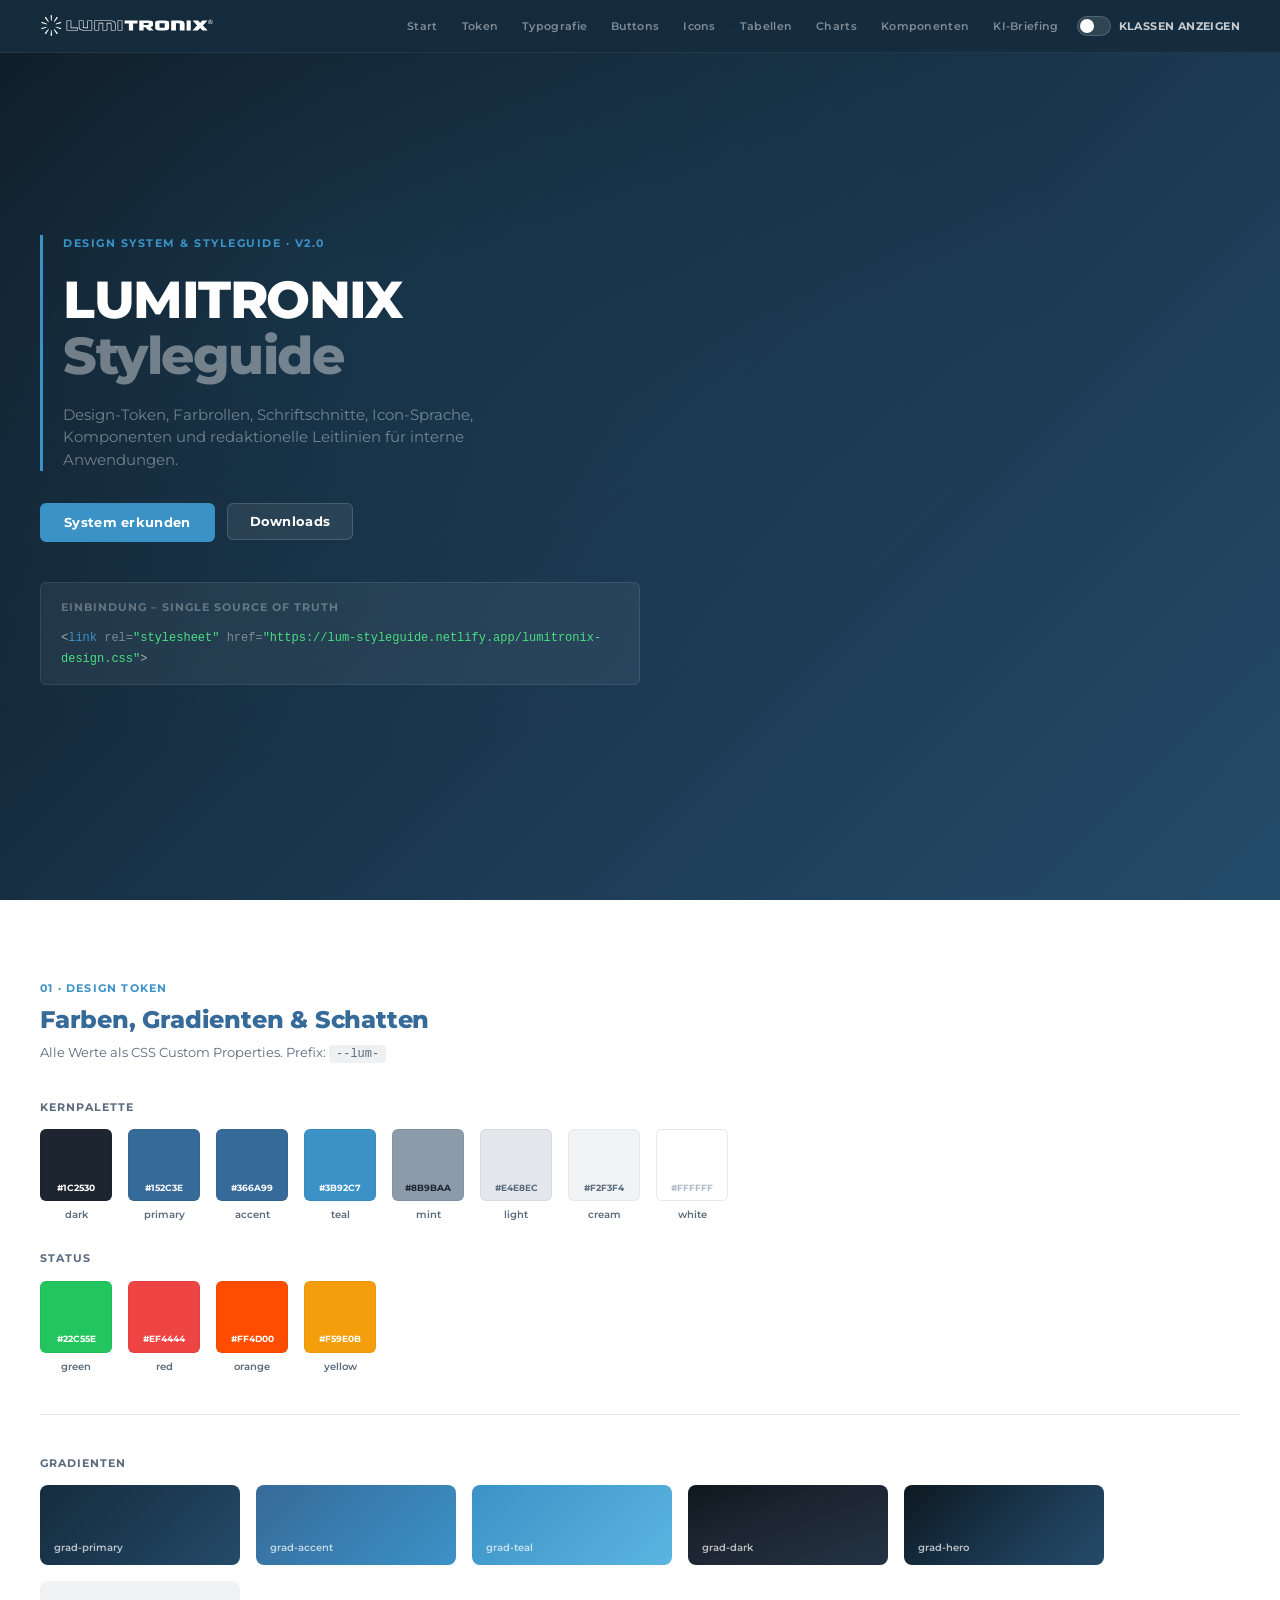
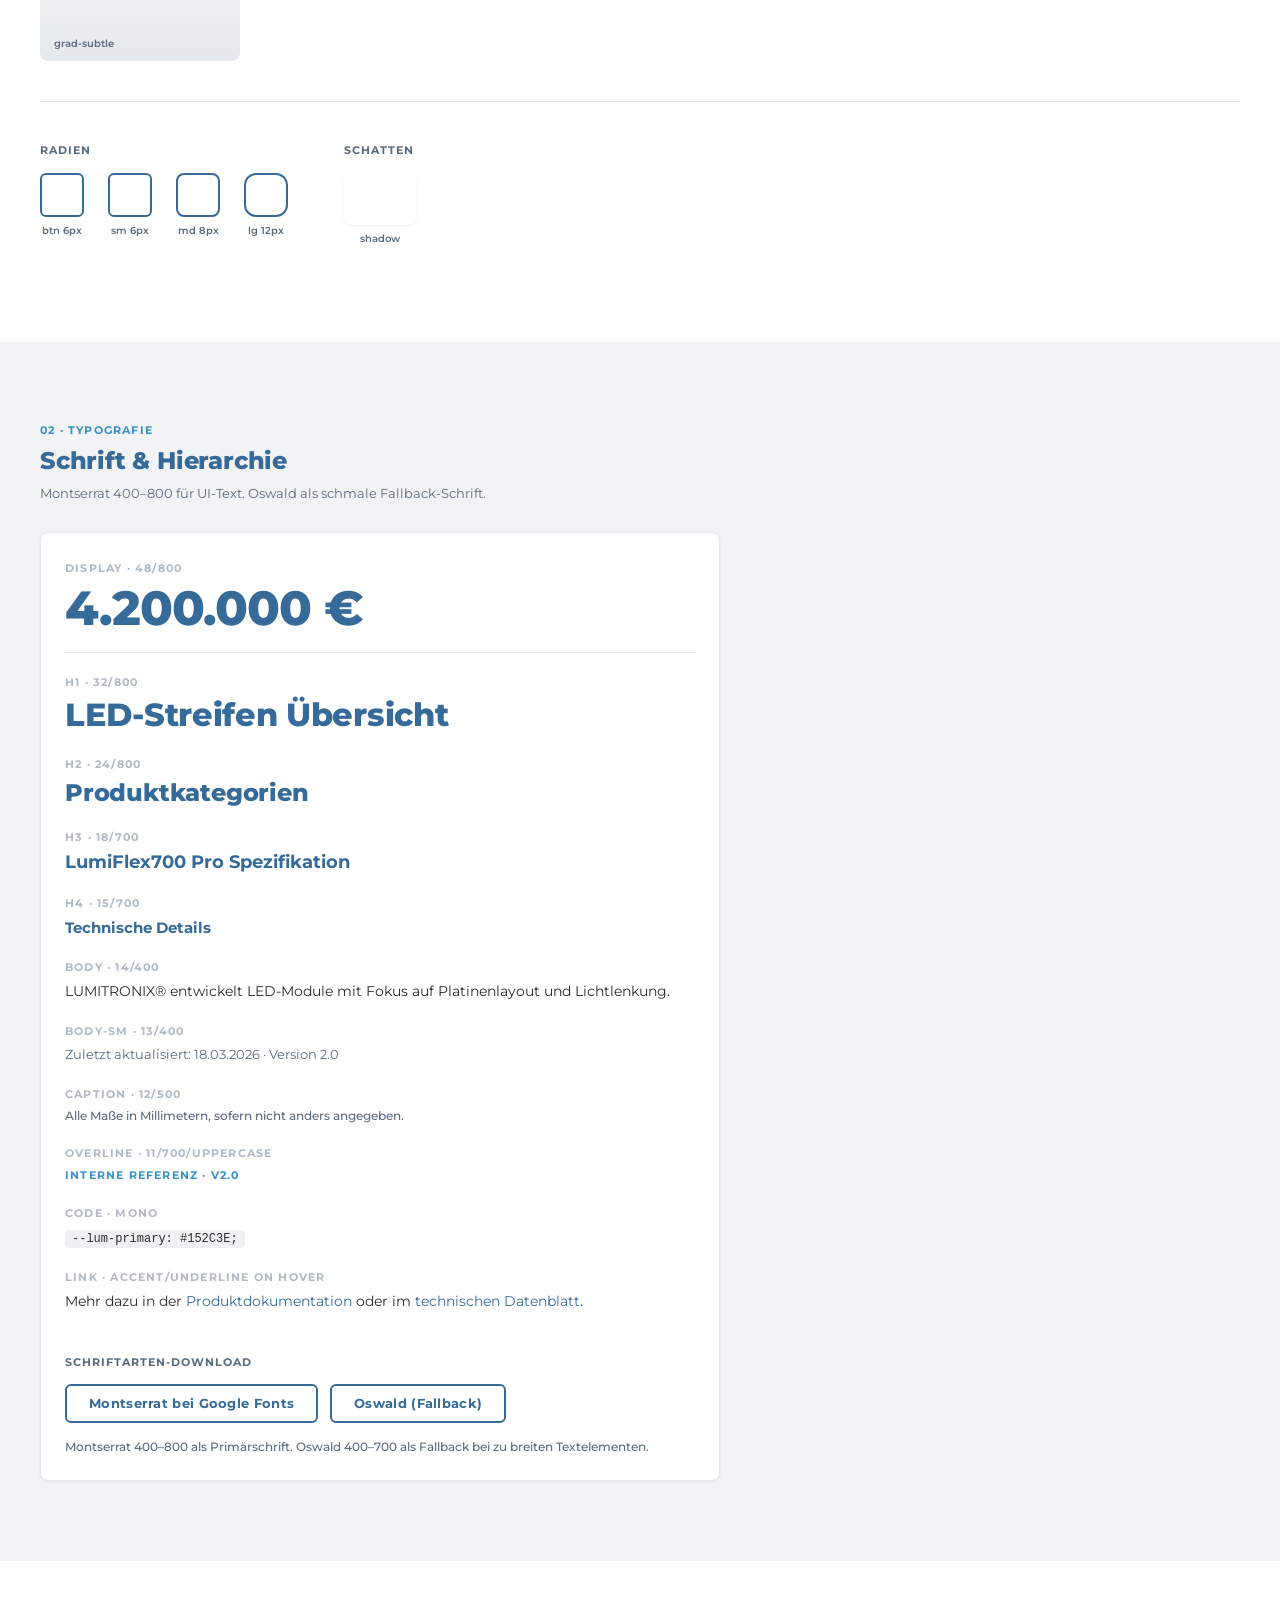
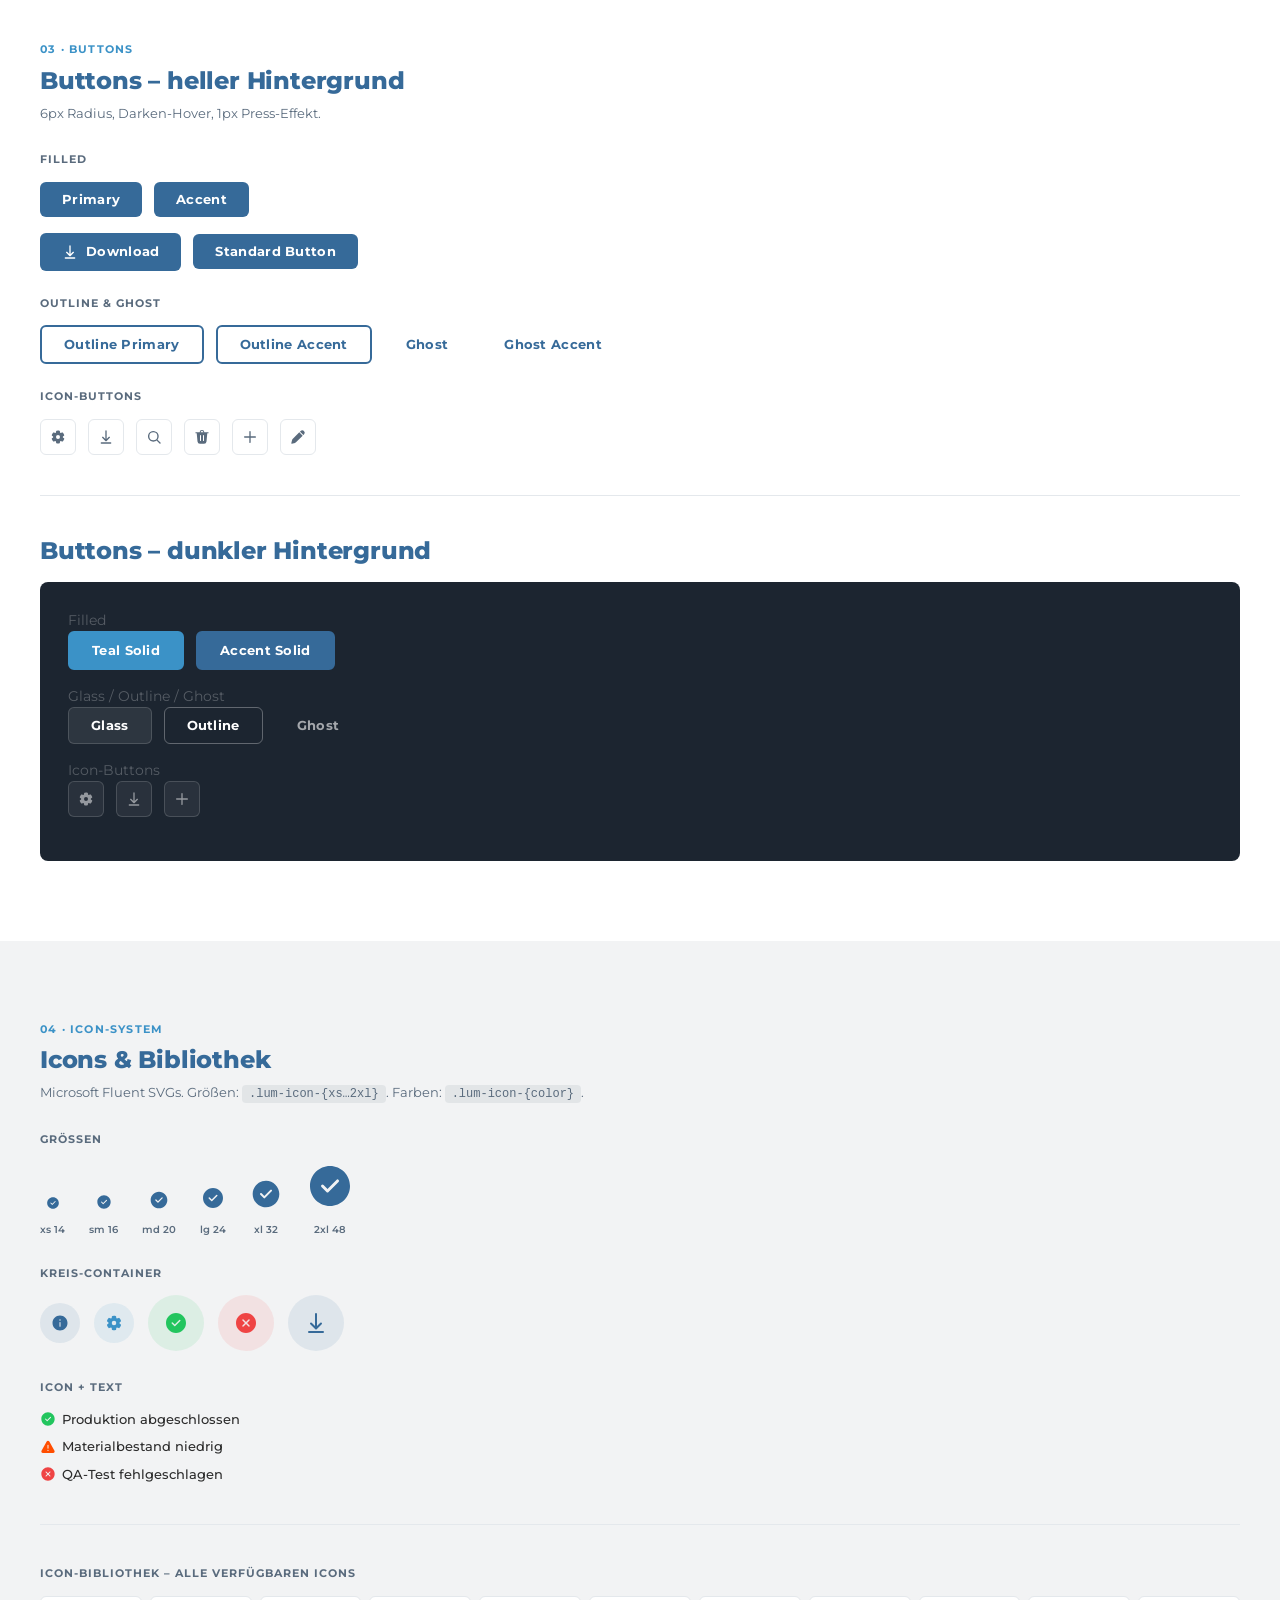
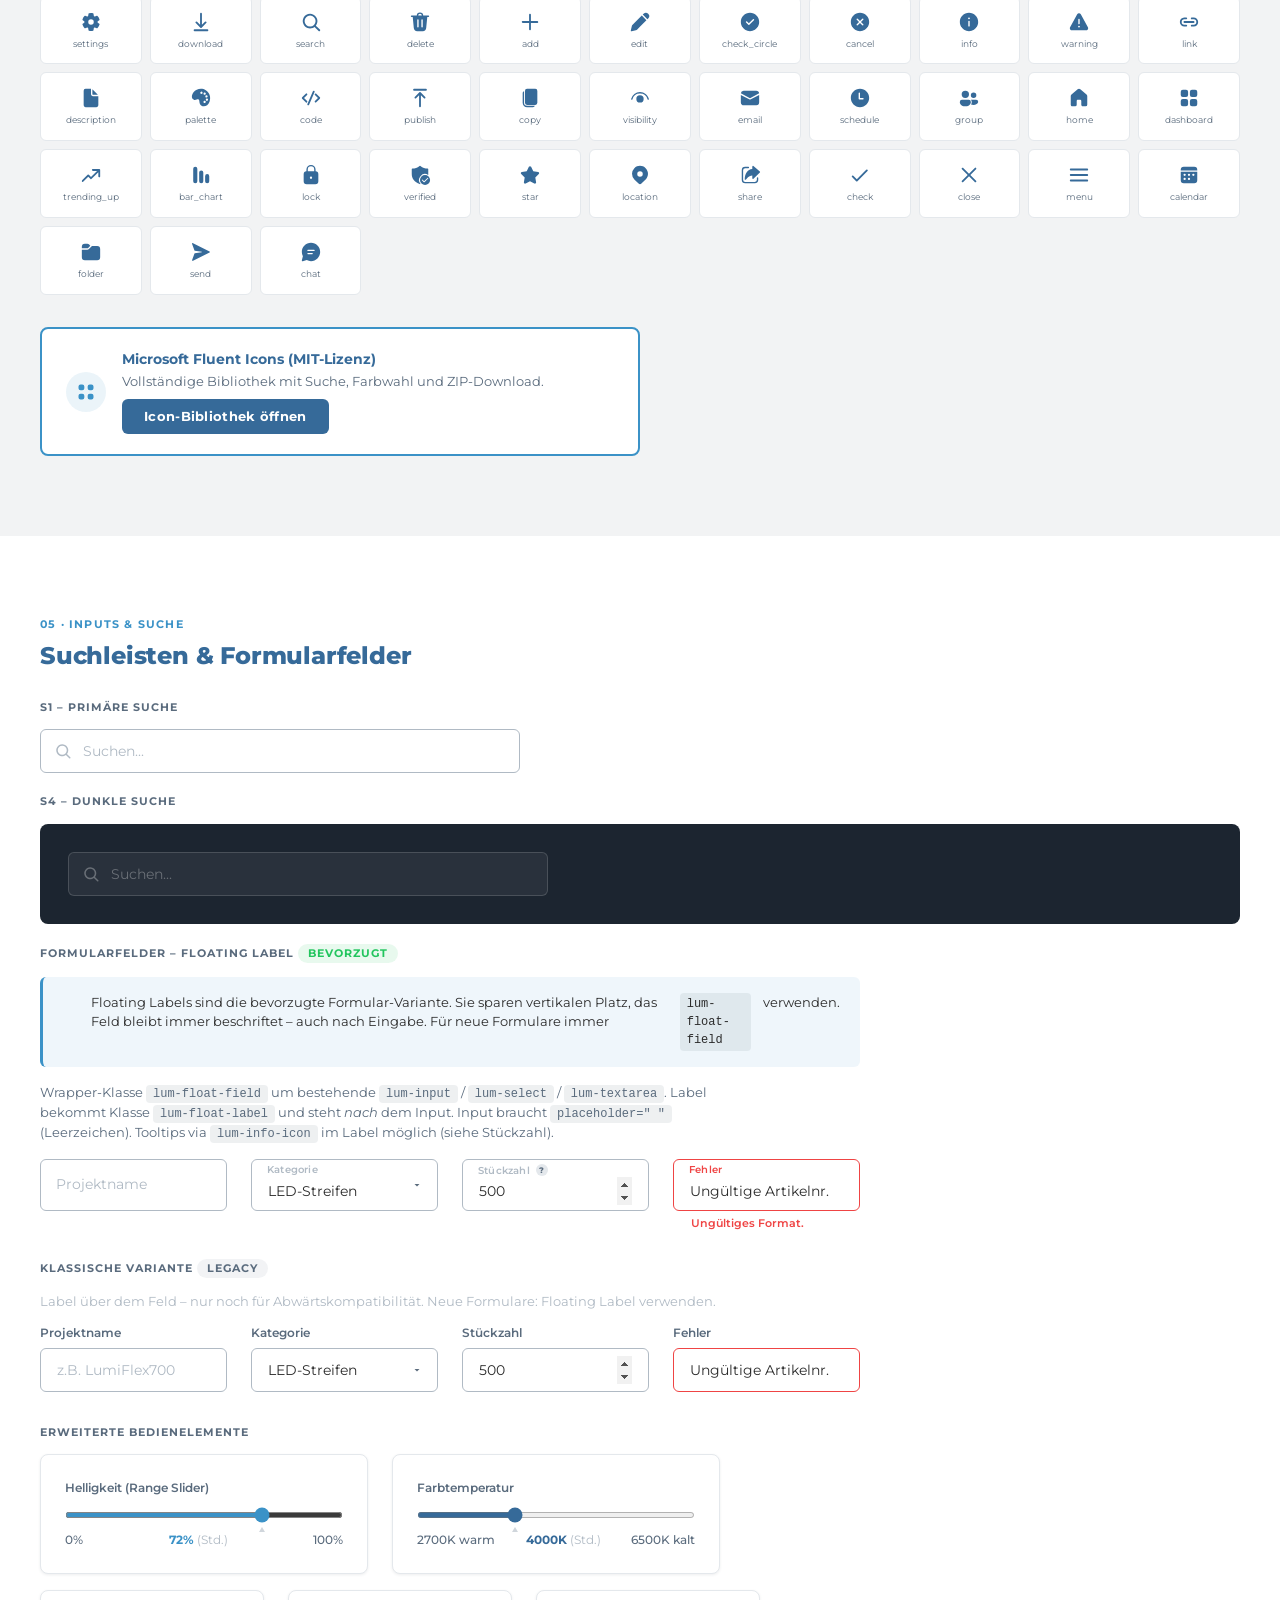
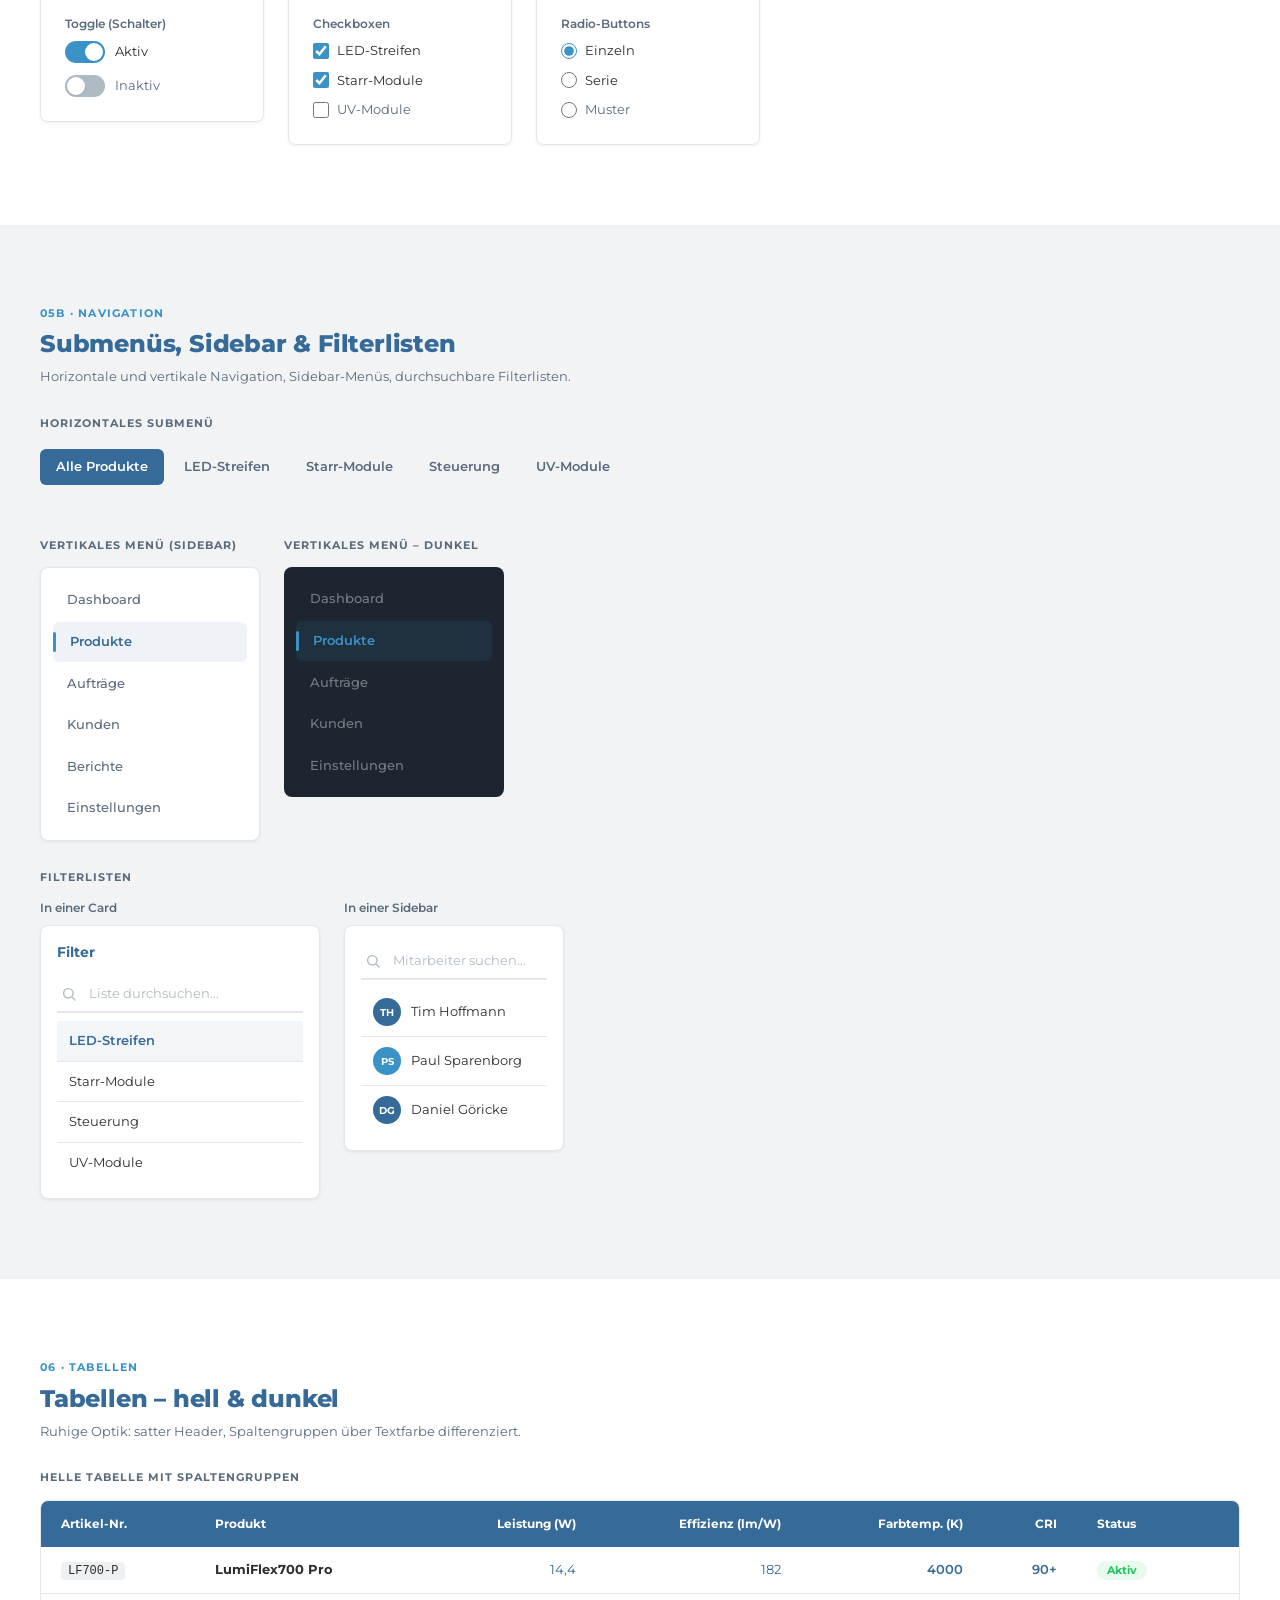
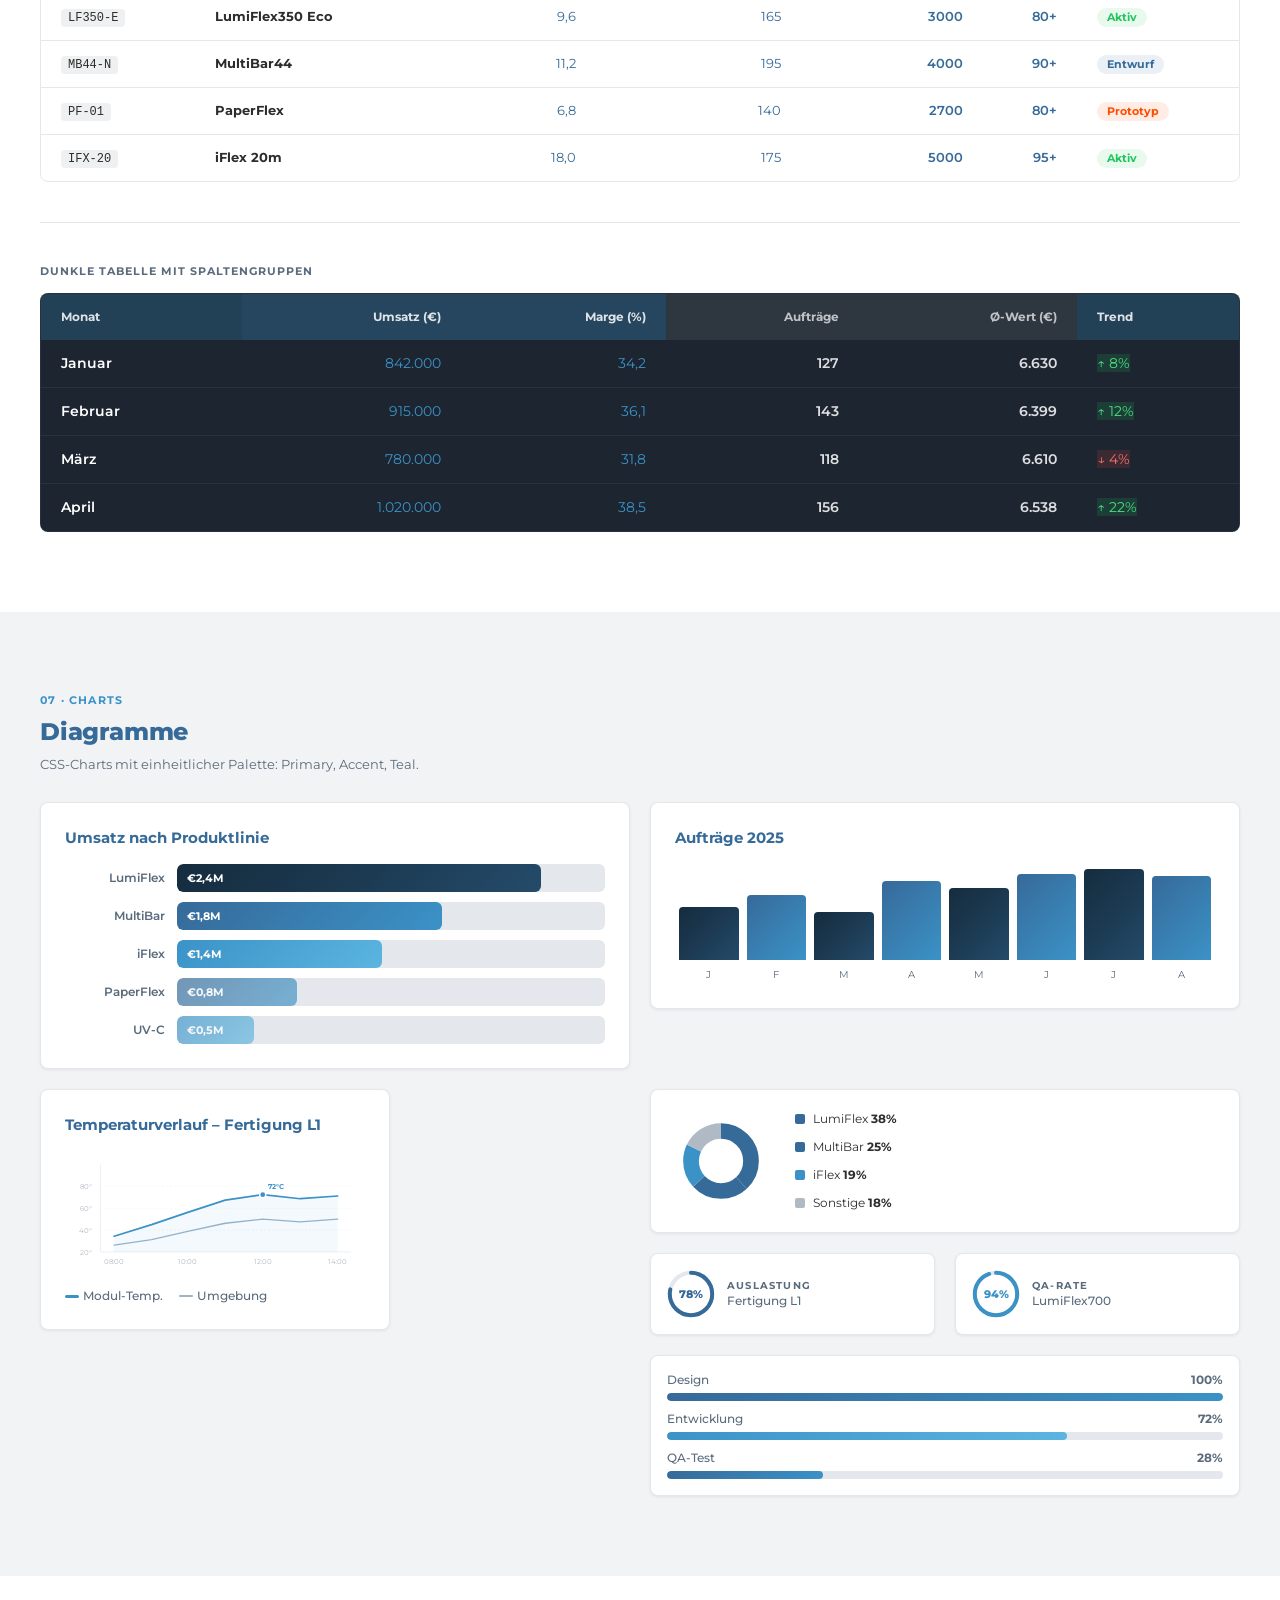
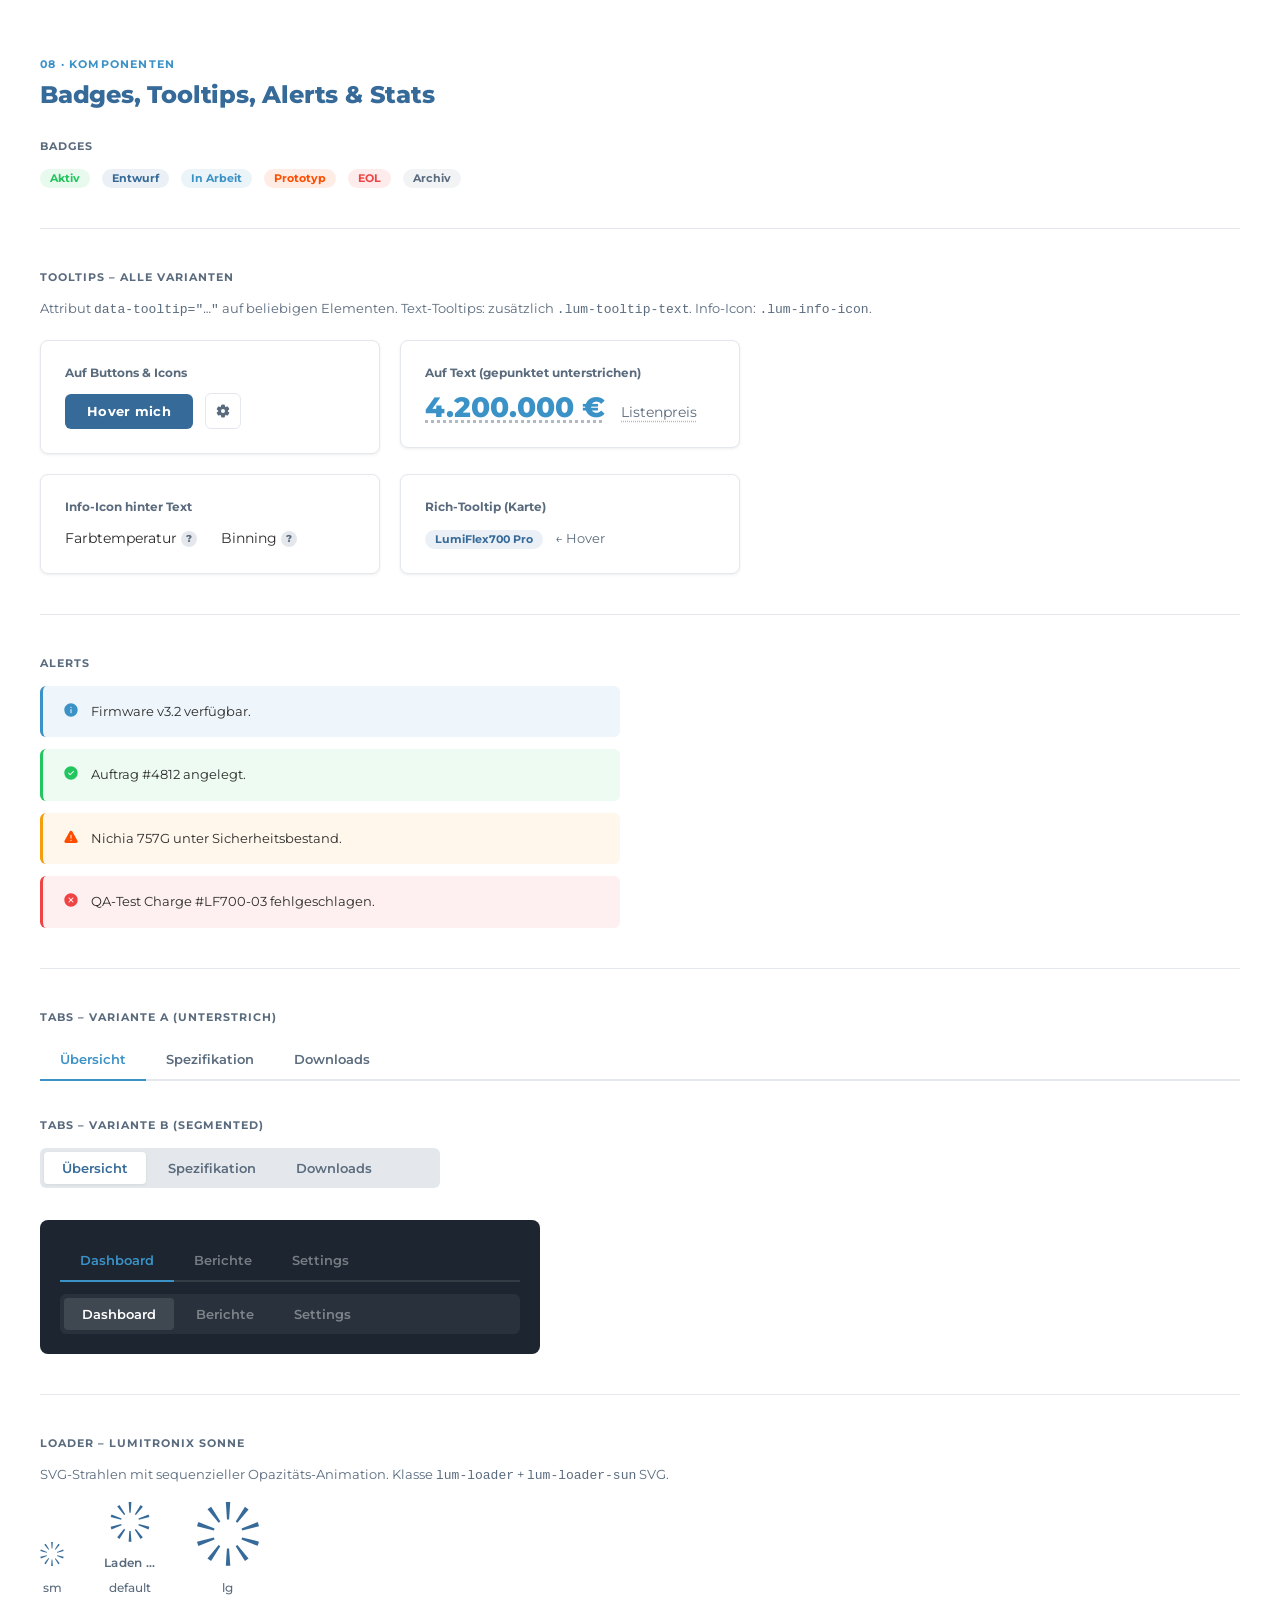
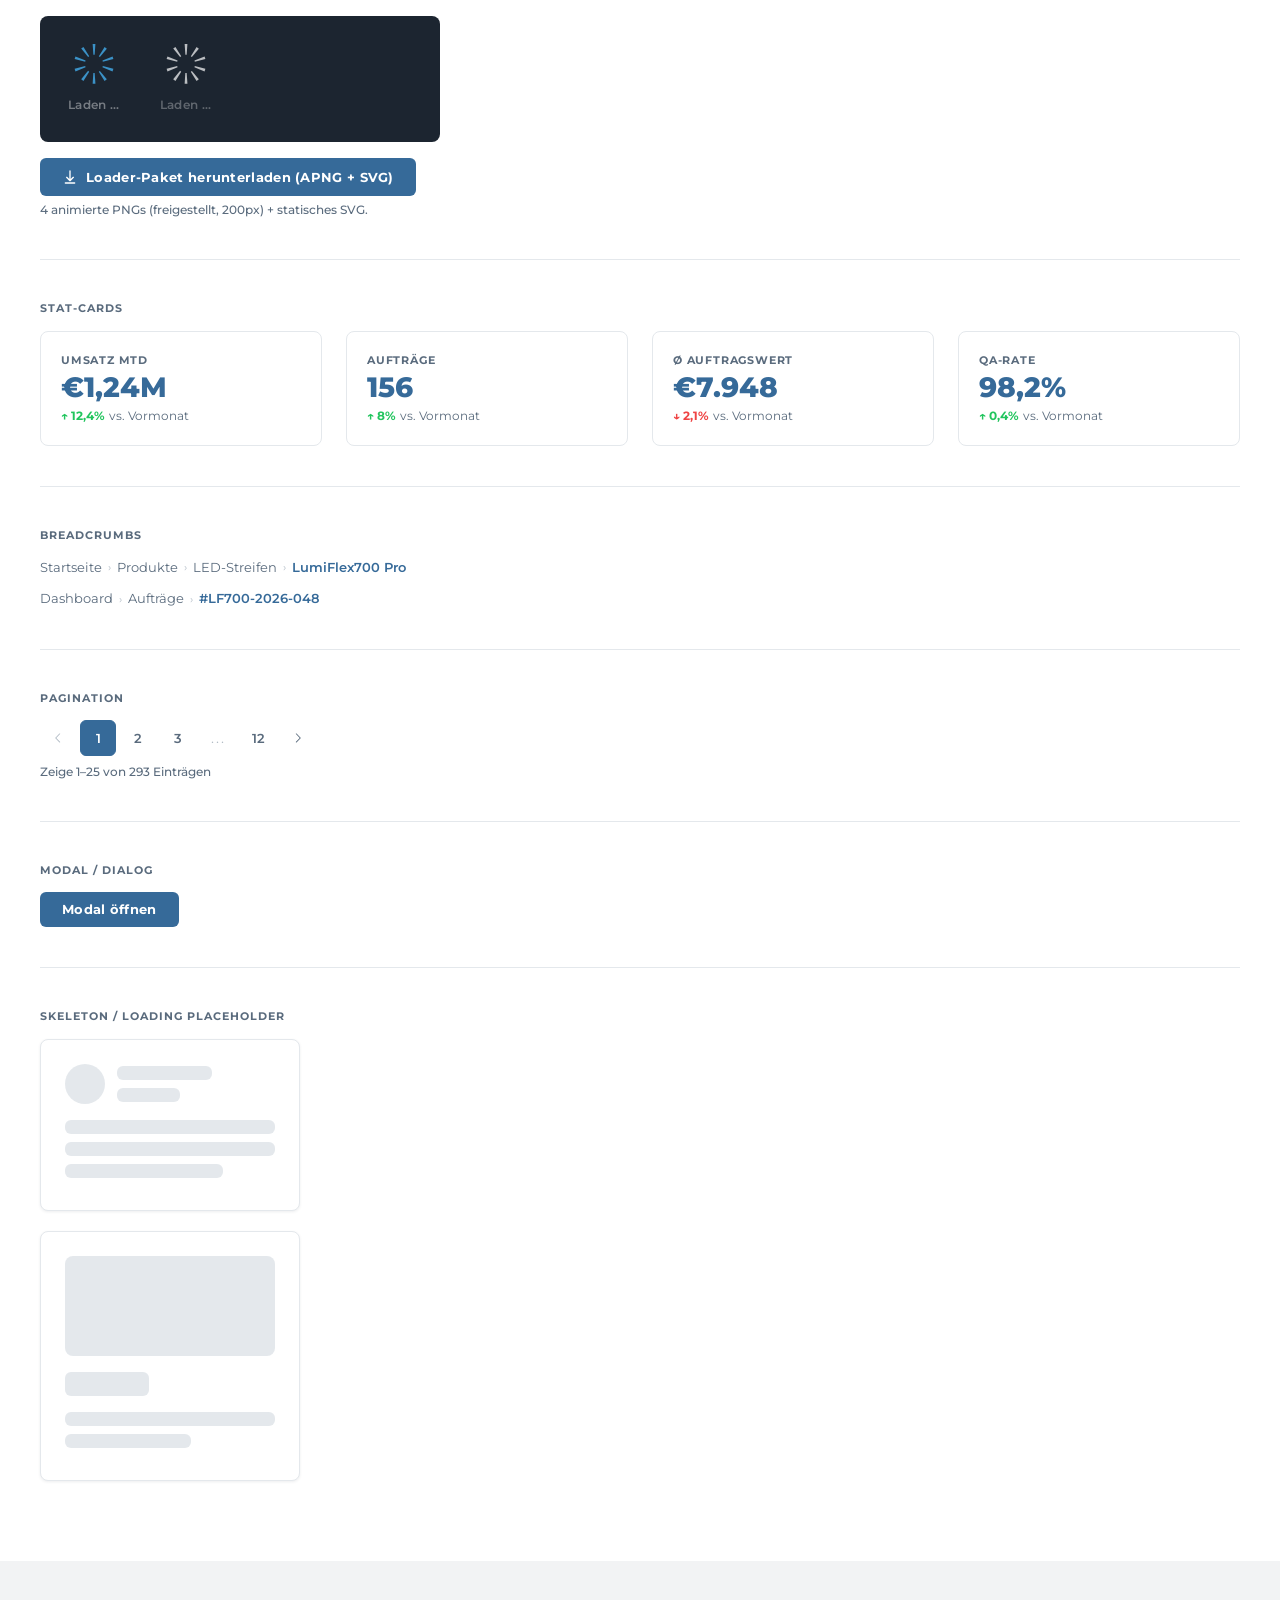
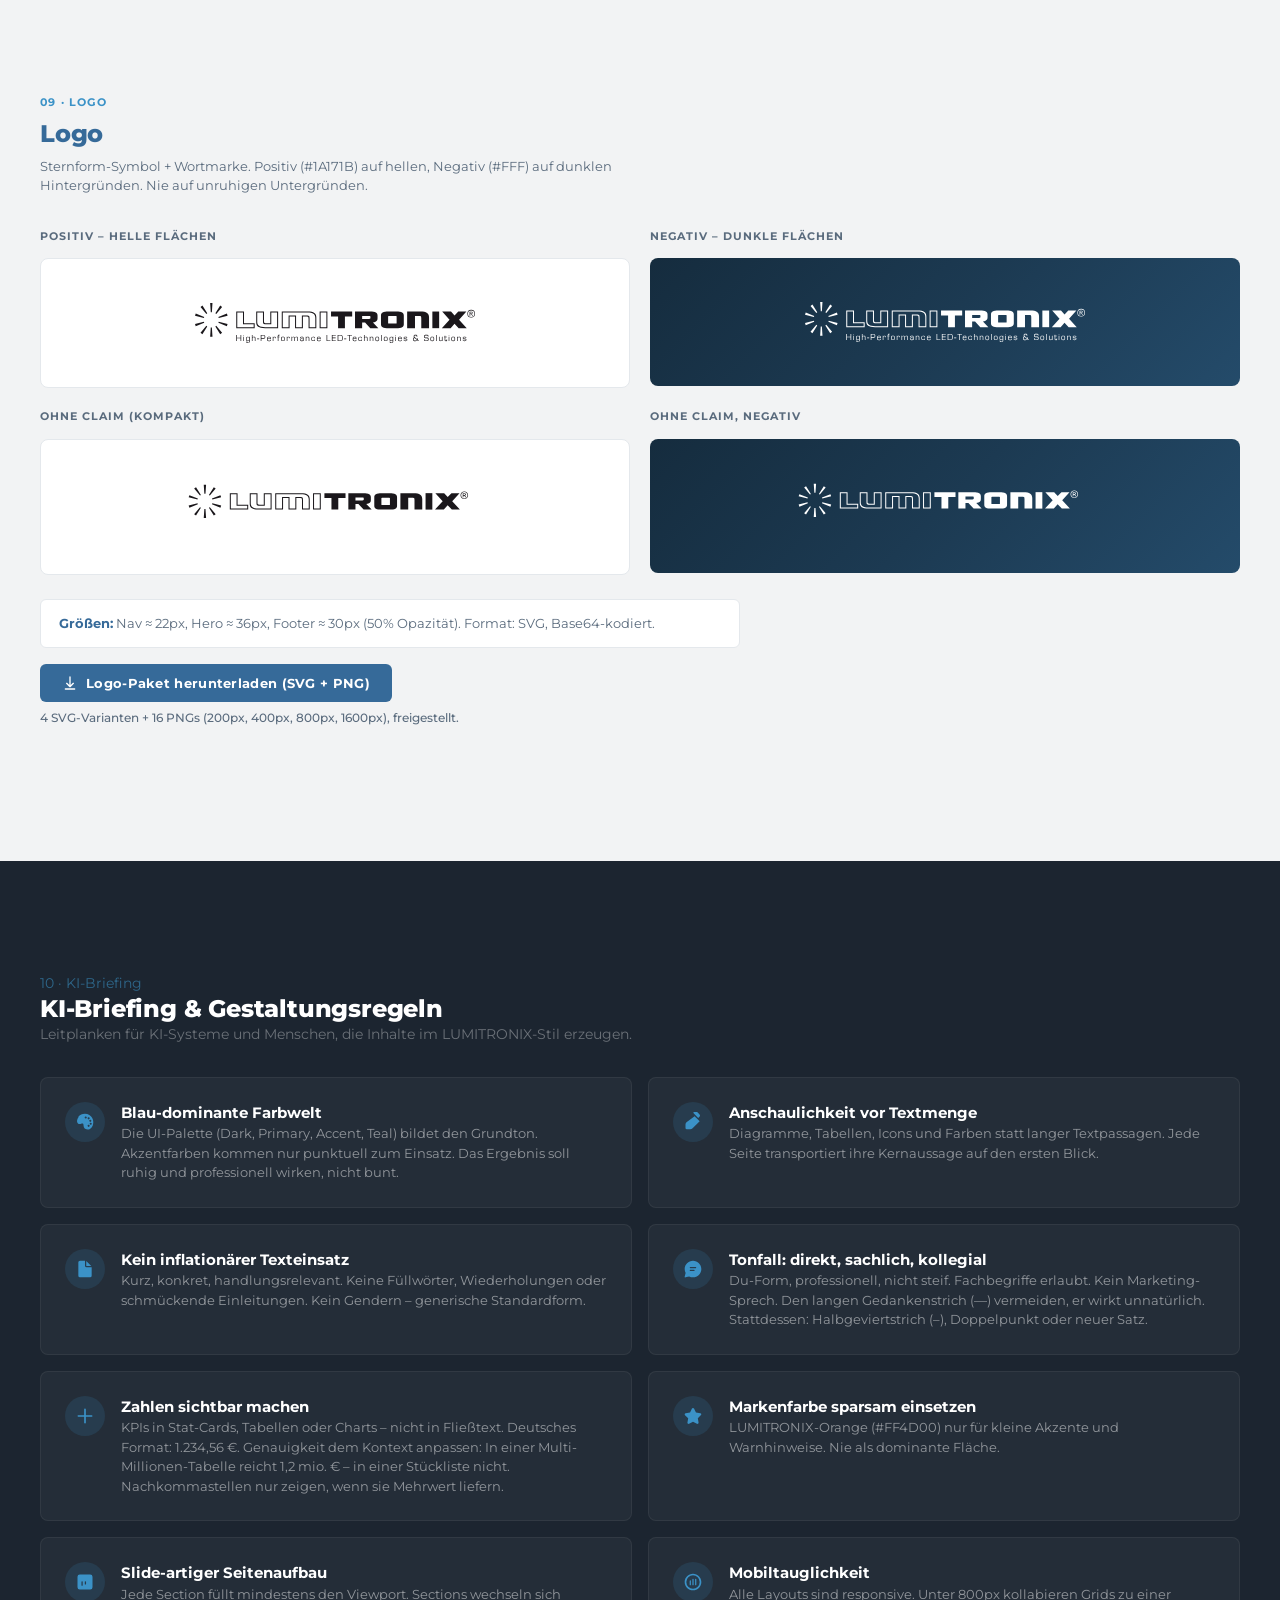
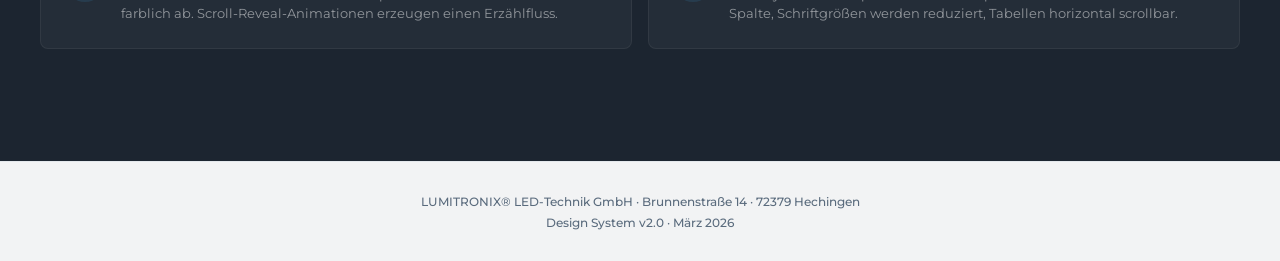
==== commit c2f6ba12: "Tighten class overlays and simplify button sizing" ====
--- a/index.html
+++ b/index.html
@@ -23,9 +23,15 @@
 .sg-class-toggle input:checked{background:rgba(59,146,199,.32);border-color:rgba(59,146,199,.6)}
 .sg-class-toggle input:checked::after{transform:translateX(14px)}
 .sg-class-wrap{display:inline-flex;flex-direction:column;align-items:flex-start;gap:6px;max-width:100%}
-.sg-class-wrap-block{display:flex;width:100%}
-.sg-class-note{display:none;font-size:10px;line-height:1.35;color:var(--lum-lgray);font-family:var(--lum-font-mono);white-space:normal;word-break:break-word}
-body.sg-show-classes .sg-class-note{display:block}
+.sg-class-wrap-block{display:flex;flex-direction:column;align-items:stretch;width:100%}
+.sg-class-wrap-modal{width:auto;max-width:100%;align-items:center}
+.sg-class-wrap-modal .lum-modal{margin:0 auto}
+.sg-class-note{display:none;align-items:center;gap:6px;font-size:10px;line-height:1.35;color:var(--lum-lgray);font-family:var(--lum-font-mono);white-space:normal;word-break:break-word}
+.sg-class-note-text{display:inline}
+.sg-class-copy{display:inline-flex;align-items:center;justify-content:center;width:18px;height:18px;padding:0;border:1px solid var(--lum-light);border-radius:4px;background:var(--lum-white);color:var(--lum-gray);cursor:pointer;transition:all .15s;flex-shrink:0}
+.sg-class-copy:hover{border-color:var(--lum-teal);color:var(--lum-teal);background:rgba(59,146,199,.06)}
+.sg-class-copy svg{width:11px;height:11px;fill:currentColor}
+body.sg-show-classes .sg-class-note{display:inline-flex}
 .sg-slide{min-height:100vh;padding:100px 40px 80px;display:flex;flex-direction:column;justify-content:center;position:relative;overflow:hidden}
 .sg-slide-inner{max-width:1200px;margin:0 auto;width:100%;position:relative;z-index:1}
 .sg-sec{min-height:100vh;padding:80px 40px;position:relative;display:flex;flex-direction:column;justify-content:center}
@@ -162,8 +168,8 @@
 <h2 class="lum-h2">Buttons – heller Hintergrund</h2>
 <p class="sg-sub">6px Radius, Darken-Hover, 1px Press-Effekt.</p>
 <div class="sg-lbl" style="margin-top:28px">Filled</div>
-<div class="sg-row"><a class="lum-btn lum-btn-primary" href="#">Primary</a><a class="lum-btn lum-btn-accent" href="#">Accent</a><a class="lum-btn lum-btn-teal" href="#">Teal</a></div>
-<div class="sg-row"><a class="lum-btn lum-btn-sm lum-btn-accent" href="#"><svg viewBox="0 0 24 24"><path d="M13 3a1 1 0 1 0-2 0v12.086l-3.293-3.293a1 1 0 0 0-1.414 1.414l5 5a1 1 0 0 0 1.414 0l5-5a1 1 0 0 0-1.414-1.414L13 15.086zM5 20a1 1 0 1 0 0 2h14a1 1 0 1 0 0-2z"/></svg> Download</a><a class="lum-btn lum-btn-lg lum-btn-accent" href="#">Großer Button</a></div>
+<div class="sg-row"><a class="lum-btn lum-btn-primary" href="#">Primary</a><a class="lum-btn lum-btn-accent" href="#">Accent</a></div>
+<div class="sg-row"><a class="lum-btn lum-btn-accent" href="#"><svg viewBox="0 0 24 24"><path d="M13 3a1 1 0 1 0-2 0v12.086l-3.293-3.293a1 1 0 0 0-1.414 1.414l5 5a1 1 0 0 0 1.414 0l5-5a1 1 0 0 0-1.414-1.414L13 15.086zM5 20a1 1 0 1 0 0 2h14a1 1 0 1 0 0-2z"/></svg> Download</a><a class="lum-btn lum-btn-accent" href="#">Standard Button</a></div>
 <div class="sg-lbl" style="margin-top:24px">Outline &amp; Ghost</div>
 <div class="sg-row"><a class="lum-btn lum-btn-outline" href="#">Outline Primary</a><a class="lum-btn lum-btn-outline-accent" href="#">Outline Accent</a><a class="lum-btn lum-btn-ghost" href="#">Ghost</a><a class="lum-btn lum-btn-ghost-accent" href="#">Ghost Accent</a></div>
 <div class="sg-lbl" style="margin-top:24px">Icon-Buttons</div>
@@ -265,7 +271,7 @@
 <div>
 <div style="font-weight:700;color:var(--lum-primary);font-size:14px">Microsoft Fluent Icons (MIT-Lizenz)</div>
 <div class="lum-body-sm" style="margin-top:2px">Vollständige Bibliothek mit Suche, Farbwahl und ZIP-Download.</div>
-<a class="lum-btn lum-btn-sm lum-btn-teal" href="https://fluent-icon-bib.netlify.app/" target="_blank" rel="noopener" style="margin-top:8px">Icon-Bibliothek öffnen</a>
+<a class="lum-btn lum-btn-accent" href="https://fluent-icon-bib.netlify.app/" target="_blank" rel="noopener" style="margin-top:8px">Icon-Bibliothek öffnen</a>
 </div>
 </div>
 </div></section>
@@ -846,6 +852,9 @@
     ".lum-badge",
     ".lum-icon-text",
     ".lum-icon-circle",
+    ".lum-tooltip-text",
+    ".lum-tooltip-card",
+    ".lum-info-icon",
     ".lum-avatar",
     ".lum-table",
     ".lum-table-dark",
@@ -869,6 +878,7 @@
   ];
   const blockLikeSelectors = [
     ".sg-dl",
+    ".sg-ic",
     ".lum-card",
     ".lum-card-dark",
     ".lum-dark-bg",
@@ -912,19 +922,60 @@
     wrapper.className = target.matches(blockSelectorText)
       ? "sg-class-wrap sg-class-wrap-block"
       : "sg-class-wrap";
+    if (target.matches(".lum-modal")) {
+      wrapper.classList.add("sg-class-wrap-modal");
+    }
 
     target.parentNode.insertBefore(wrapper, target);
     wrapper.appendChild(target);
 
     const note = document.createElement("div");
     note.className = "sg-class-note";
-    note.textContent = classes.join(" ");
+    const noteText = document.createElement("span");
+    noteText.className = "sg-class-note-text";
+    noteText.textContent = classes.join(" ");
+    note.appendChild(noteText);
+
+    const copyButton = document.createElement("button");
+    copyButton.type = "button";
+    copyButton.className = "sg-class-copy";
+    copyButton.setAttribute("aria-label", "Klassen kopieren");
+    copyButton.setAttribute("title", "Klassen kopieren");
+    copyButton.setAttribute("data-sg-class-skip", "");
+    copyButton.innerHTML =
+      '<svg viewBox="0 0 24 24" aria-hidden="true"><path d="M9 4.75A2.75 2.75 0 0 1 11.75 2h6.5A2.75 2.75 0 0 1 21 4.75v9.5A2.75 2.75 0 0 1 18.25 17h-6.5A2.75 2.75 0 0 1 9 14.25zm2.75-1.25c-.69 0-1.25.56-1.25 1.25v9.5c0 .69.56 1.25 1.25 1.25h6.5c.69 0 1.25-.56 1.25-1.25v-9.5c0-.69-.56-1.25-1.25-1.25zM3 8.75A2.75 2.75 0 0 1 5.75 6h1.5a.75.75 0 0 1 0 1.5h-1.5C5.06 7.5 4.5 8.06 4.5 8.75v9.5c0 .69.56 1.25 1.25 1.25h6.5c.69 0 1.25-.56 1.25-1.25v-1.5a.75.75 0 0 1 1.5 0v1.5A2.75 2.75 0 0 1 12.25 21h-6.5A2.75 2.75 0 0 1 3 18.25z"/></svg>';
+    copyButton.addEventListener("click", async () => {
+      const text = classes.join(" ");
+      try {
+        if (navigator.clipboard?.writeText) {
+          await navigator.clipboard.writeText(text);
+        } else {
+          const fallback = document.createElement("textarea");
+          fallback.value = text;
+          fallback.setAttribute("readonly", "");
+          fallback.style.position = "absolute";
+          fallback.style.left = "-9999px";
+          document.body.appendChild(fallback);
+          fallback.select();
+          document.execCommand("copy");
+          document.body.removeChild(fallback);
+        }
+        copyButton.setAttribute("title", "Kopiert");
+      } catch {
+        copyButton.setAttribute("title", "Kopieren fehlgeschlagen");
+      }
+    });
+    copyButton.addEventListener("mouseleave", () => {
+      copyButton.setAttribute("title", "Klassen kopieren");
+    });
+    note.appendChild(copyButton);
     wrapper.appendChild(note);
   };
 
   document.querySelectorAll(selectorText).forEach((target) => {
     if (target.closest("[data-sg-class-skip]")) return;
     if (target.closest(".sg-class-wrap")) return;
+    if (target.matches(".lum-info-icon") && target.closest(".lum-float-label")) return;
     if (
       target.matches(".lum-input, .lum-select, .lum-textarea") &&
       target.closest(".lum-float-field")
--- a/lumitronix-design.css
+++ b/lumitronix-design.css
@@ -107,16 +107,16 @@
 }
 .lum-btn:active { transform: translateY(1px); }
 .lum-btn svg { width: 16px; height: 16px; fill: currentColor; flex-shrink: 0; }
-.lum-btn-sm { padding: 7px 16px; font-size: 12px; }
-.lum-btn-lg { padding: 14px 28px; font-size: 15px; }
+.lum-btn-sm { padding: 11px 22px; font-size: 13px; }
+.lum-btn-lg { padding: 11px 22px; font-size: 13px; }
 
 /* Filled */
 .lum-btn-primary { background: var(--lum-primary); color: #fff; }
 .lum-btn-primary:hover { background: #245070; }
 .lum-btn-accent { background: var(--lum-accent); color: #fff; }
 .lum-btn-accent:hover { background: #245070; }
-.lum-btn-teal { background: var(--lum-teal); color: #fff; }
-.lum-btn-teal:hover { background: #2874A0; }
+.lum-btn-teal { background: var(--lum-accent); color: #fff; }
+.lum-btn-teal:hover { background: #245070; }
 
 /* Outline */
 .lum-btn-outline { background: transparent; border: 2px solid var(--lum-primary); color: var(--lum-primary); }
@@ -229,7 +229,7 @@
    §7  TOOLTIPS
    ───────────────────────────────────── */
 /* T1 — Dunkel (heller BG) */
-[data-tooltip] { position: relative; cursor: help; }
+[data-tooltip] { position: relative; }
 [data-tooltip]::after {
   content: attr(data-tooltip);
   position: absolute; bottom: calc(100% + 8px); left: 50%;
@@ -259,7 +259,7 @@
 /* Text-Tooltip — gepunktete Unterstreichung für Inline-Text */
 [data-tooltip].lum-tooltip-text {
   text-decoration: underline; text-decoration-style: dotted;
-  text-decoration-color: var(--lum-lgray); text-underline-offset: 3px; cursor: help;
+  text-decoration-color: var(--lum-lgray); text-underline-offset: 3px;
 }
 
 /* Info-Icon — Fragezeichen-Kreis hinter Fachbegriffen */
@@ -267,14 +267,14 @@
   display: inline-flex; align-items: center; justify-content: center;
   width: 16px; height: 16px; border-radius: 50%;
   background: var(--lum-light); color: var(--lum-gray);
-  font-size: 10px; font-weight: 800; cursor: help;
+  font-size: 10px; font-weight: 800;
   vertical-align: middle; margin-left: 4px; line-height: 1;
   font-family: var(--lum-font); transition: all .2s;
 }
 .lum-info-icon:hover { background: var(--lum-teal); color: #fff; }
 
 /* Rich-Tooltip — Karten-Tooltip mit strukturiertem Inhalt */
-.lum-tooltip-card { position: relative; cursor: help; }
+.lum-tooltip-card { position: relative; }
 .lum-tooltip-card .lum-tooltip-content {
   position: absolute; bottom: calc(100% + 10px); left: 50%;
   transform: translateX(-50%) translateY(4px);
@@ -394,8 +394,12 @@
 .lum-float-field .lum-select {
   padding: 16px;
 }
+.lum-float-field .lum-input:focus,
+.lum-float-field .lum-input:not(:placeholder-shown) {
+  padding: 22px 16px 10px;
+}
 .lum-float-field .lum-select {
-  padding-right: 40px;
+  padding: 22px 40px 10px 16px;
 }
 .lum-float-field .lum-textarea {
   padding: 22px 16px 8px;
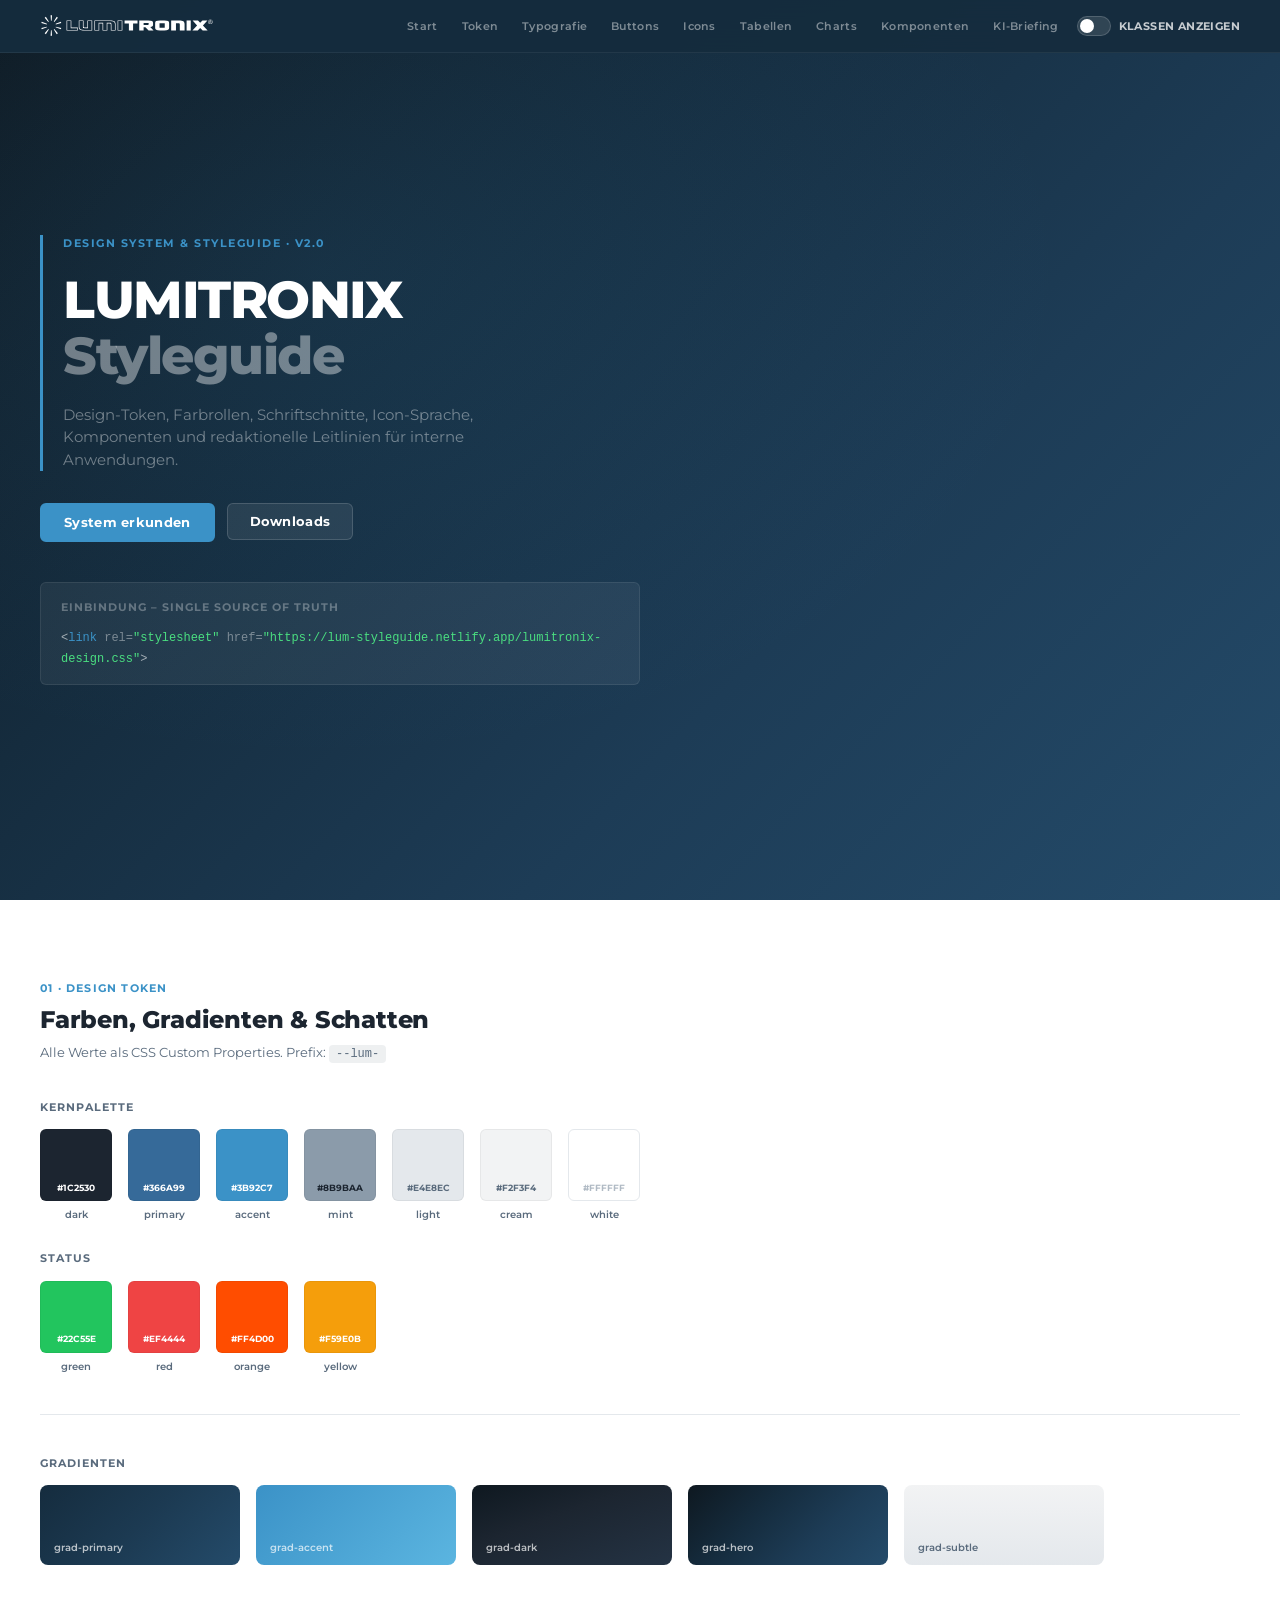
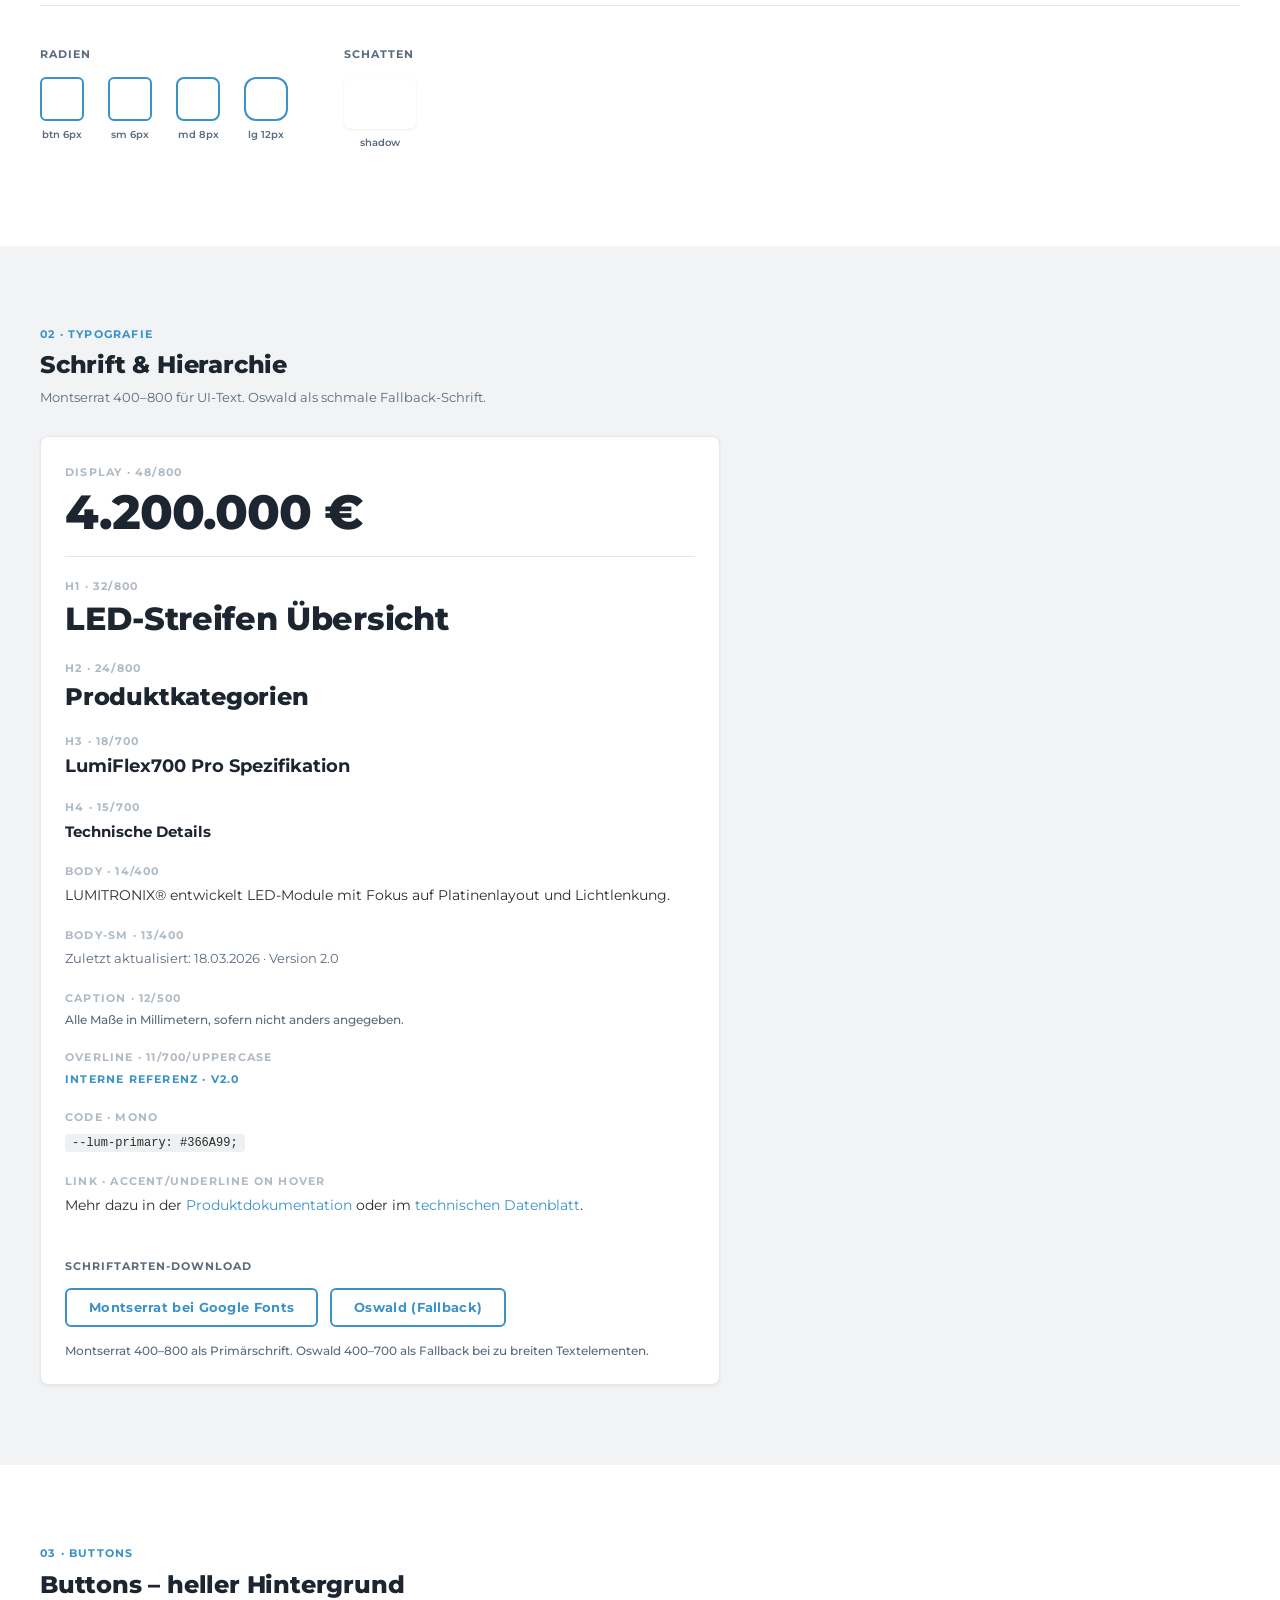
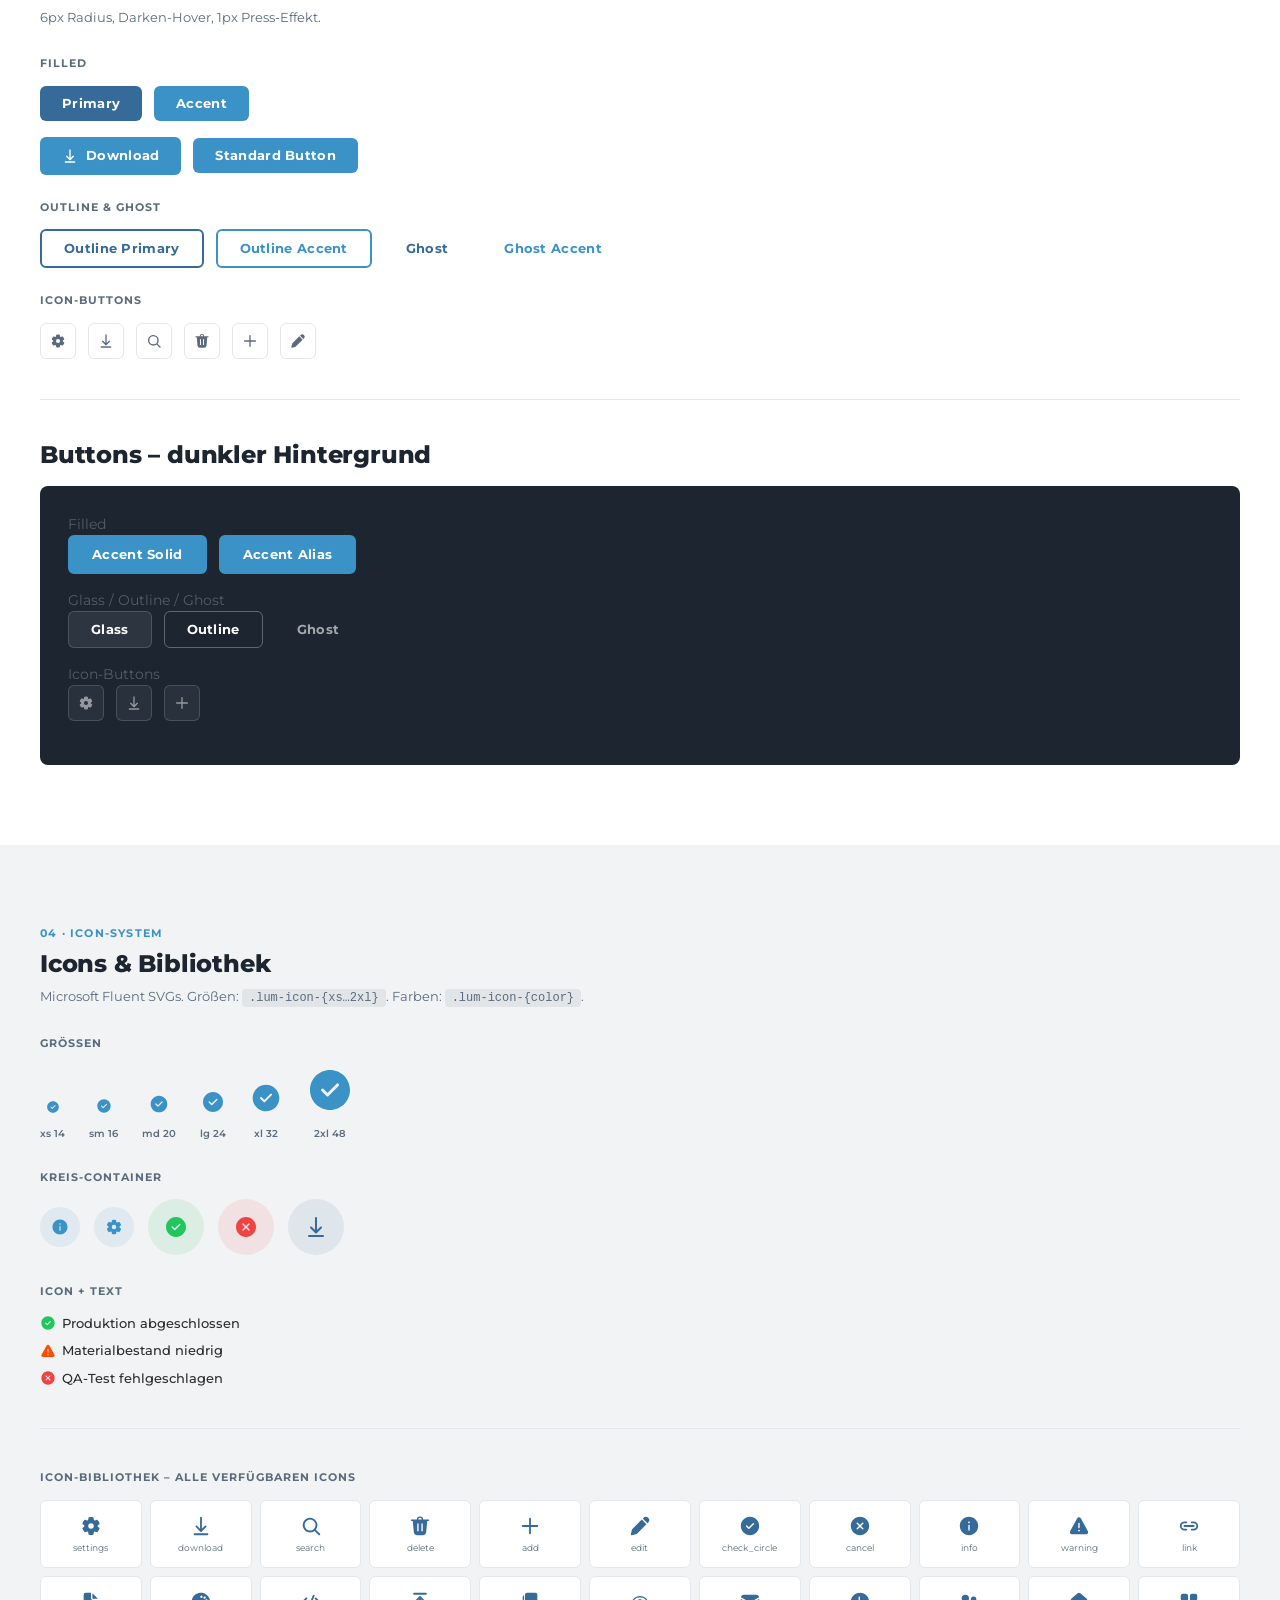
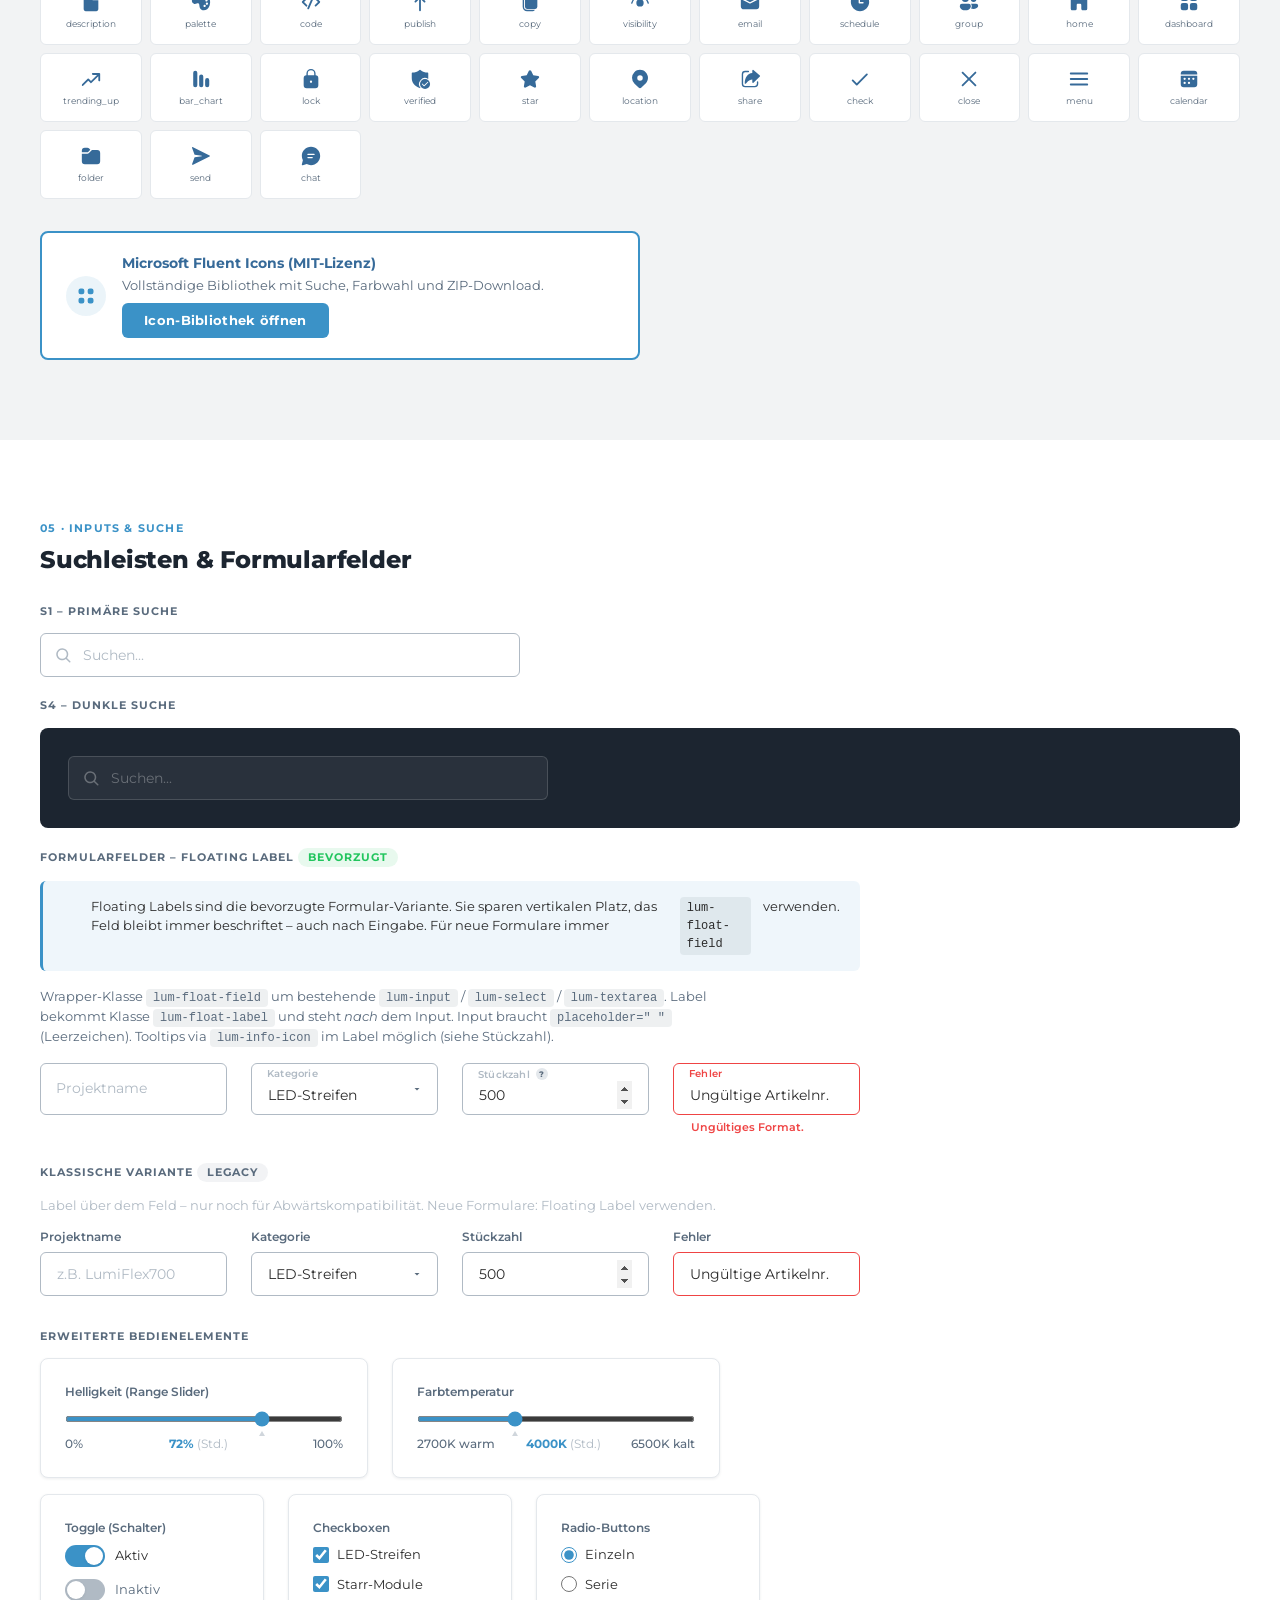
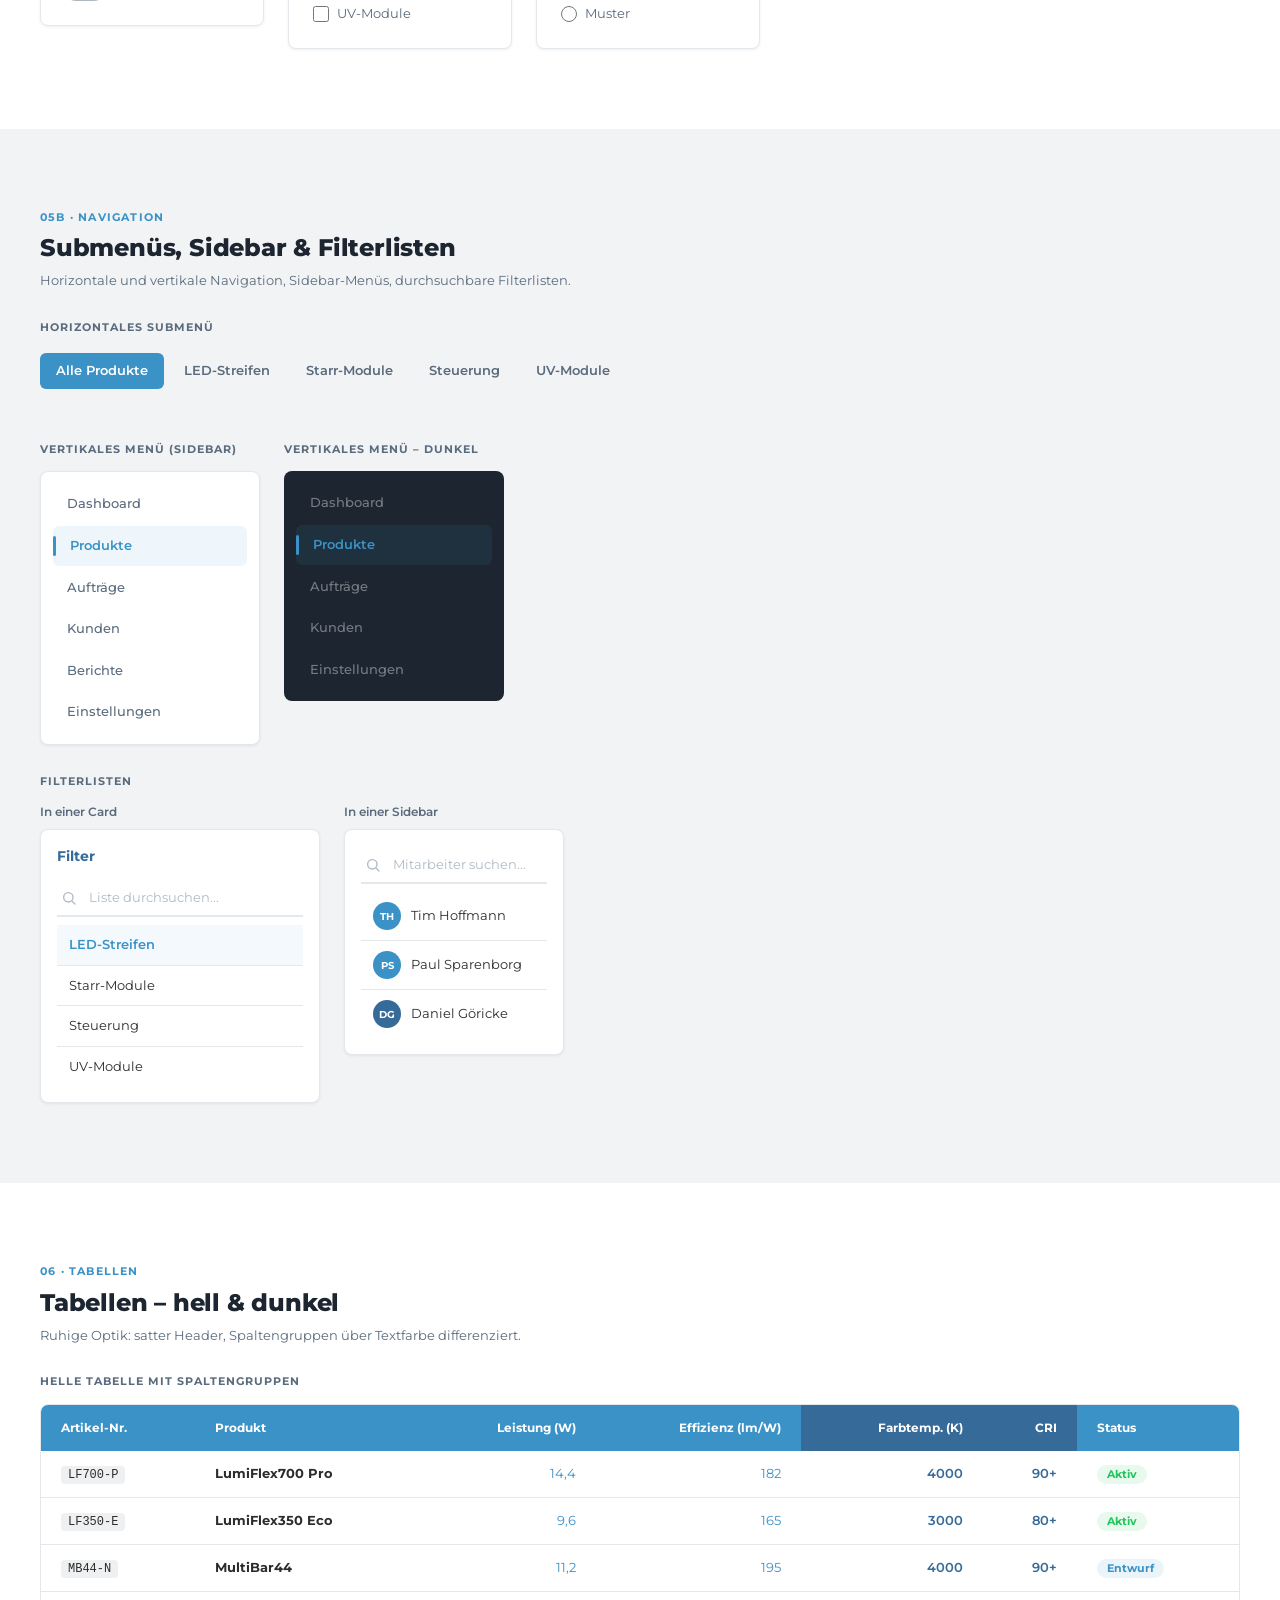
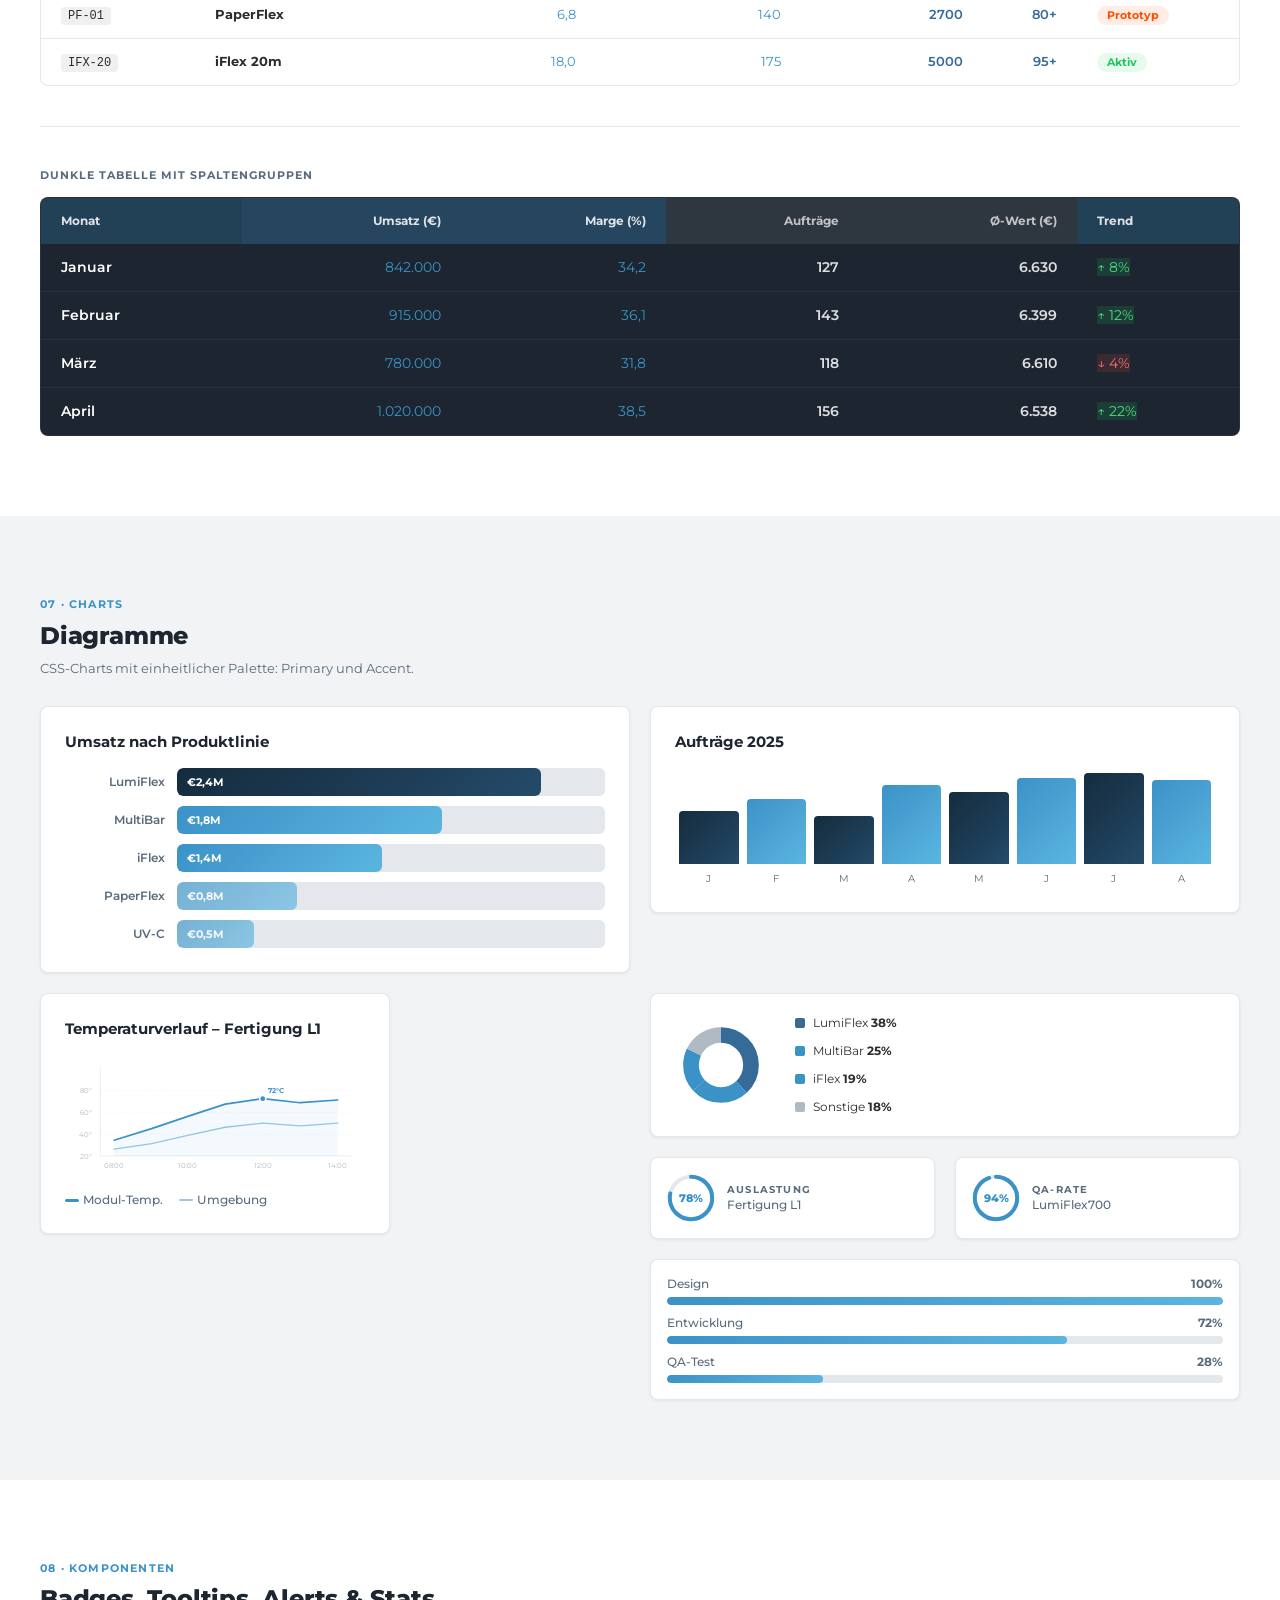
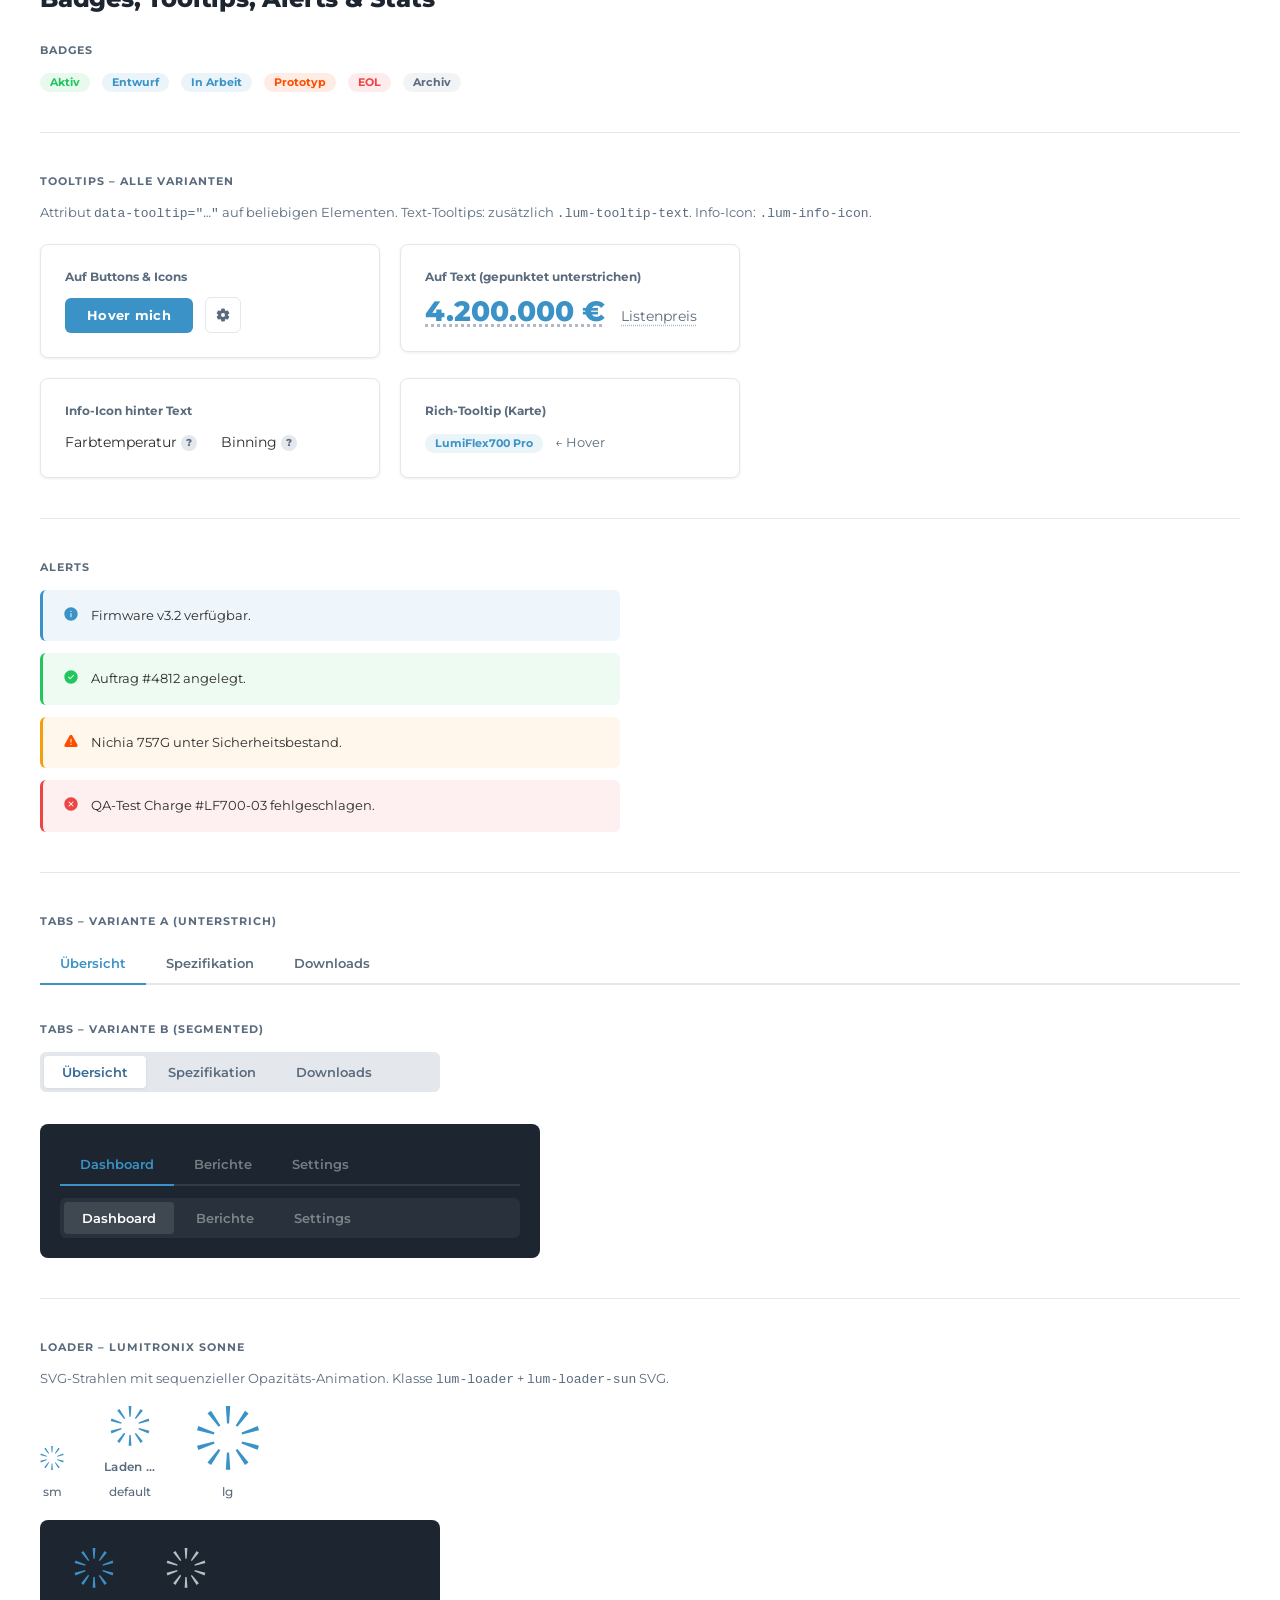
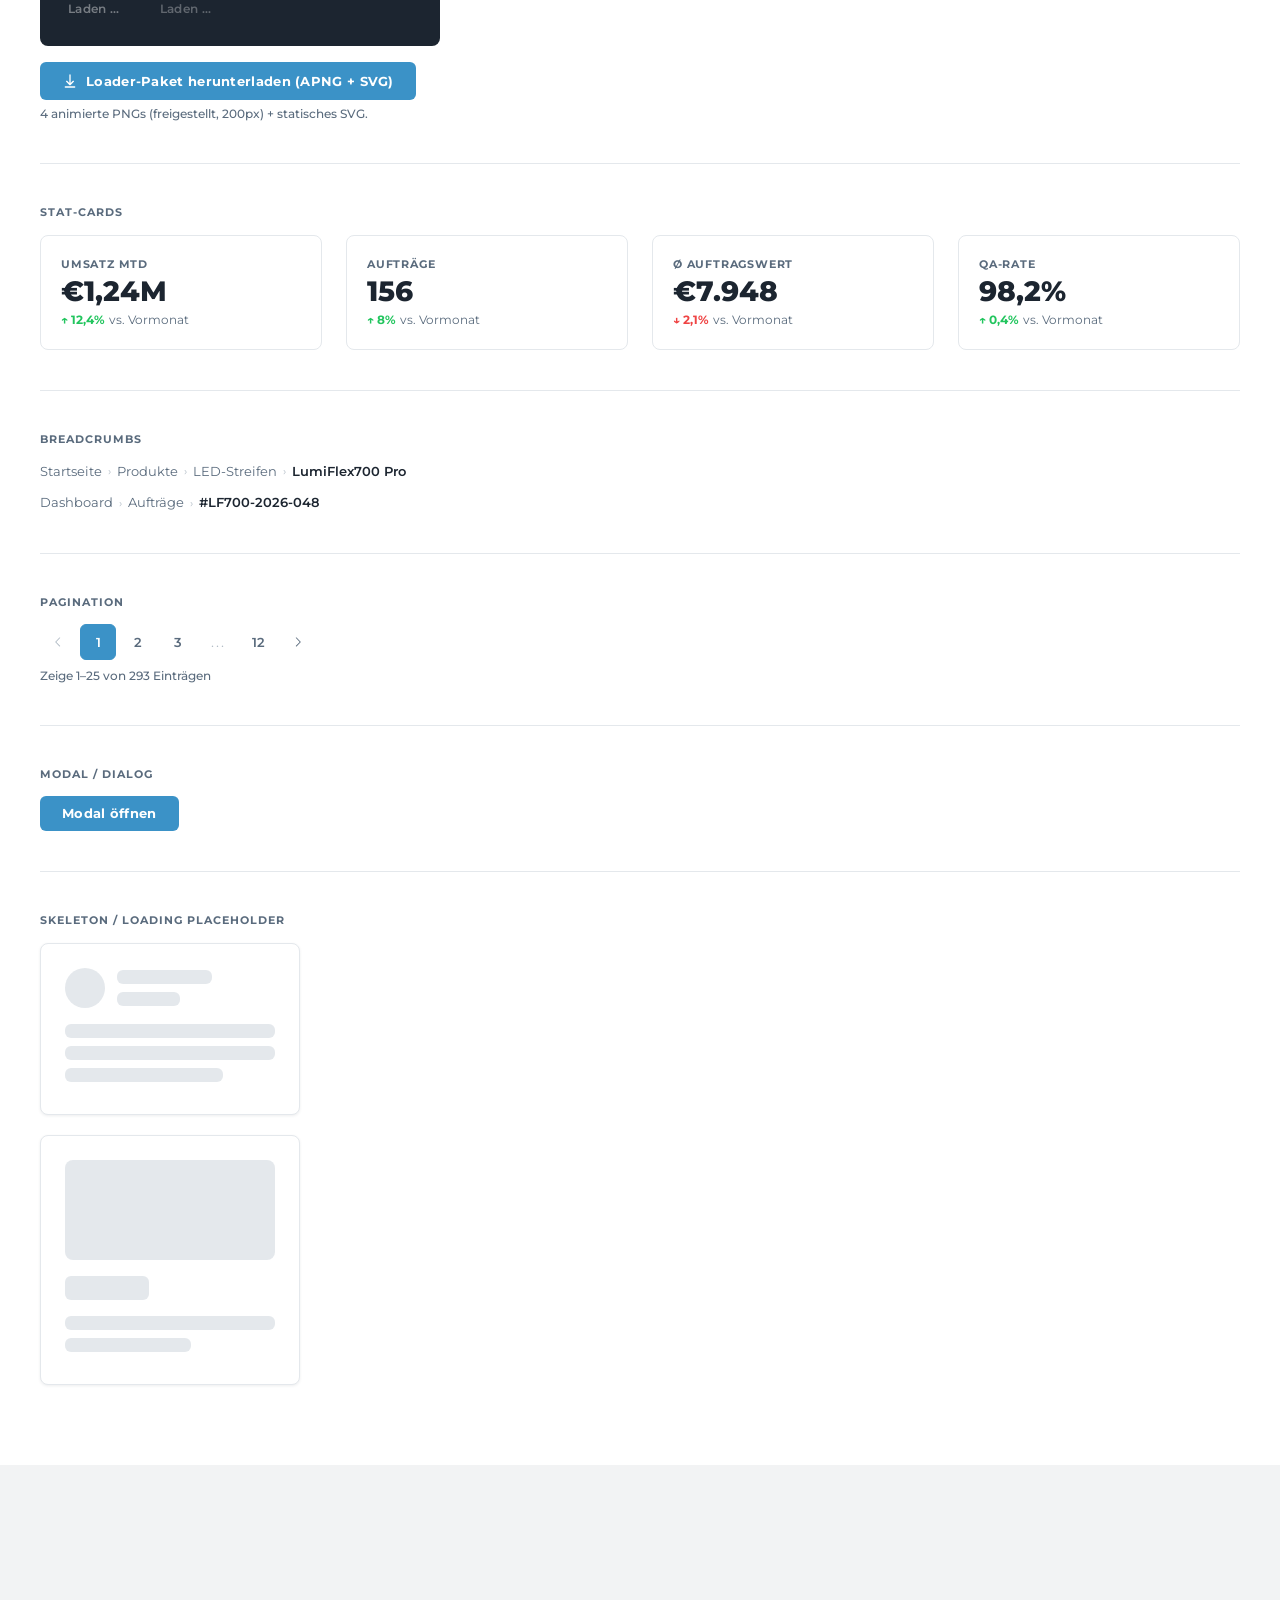
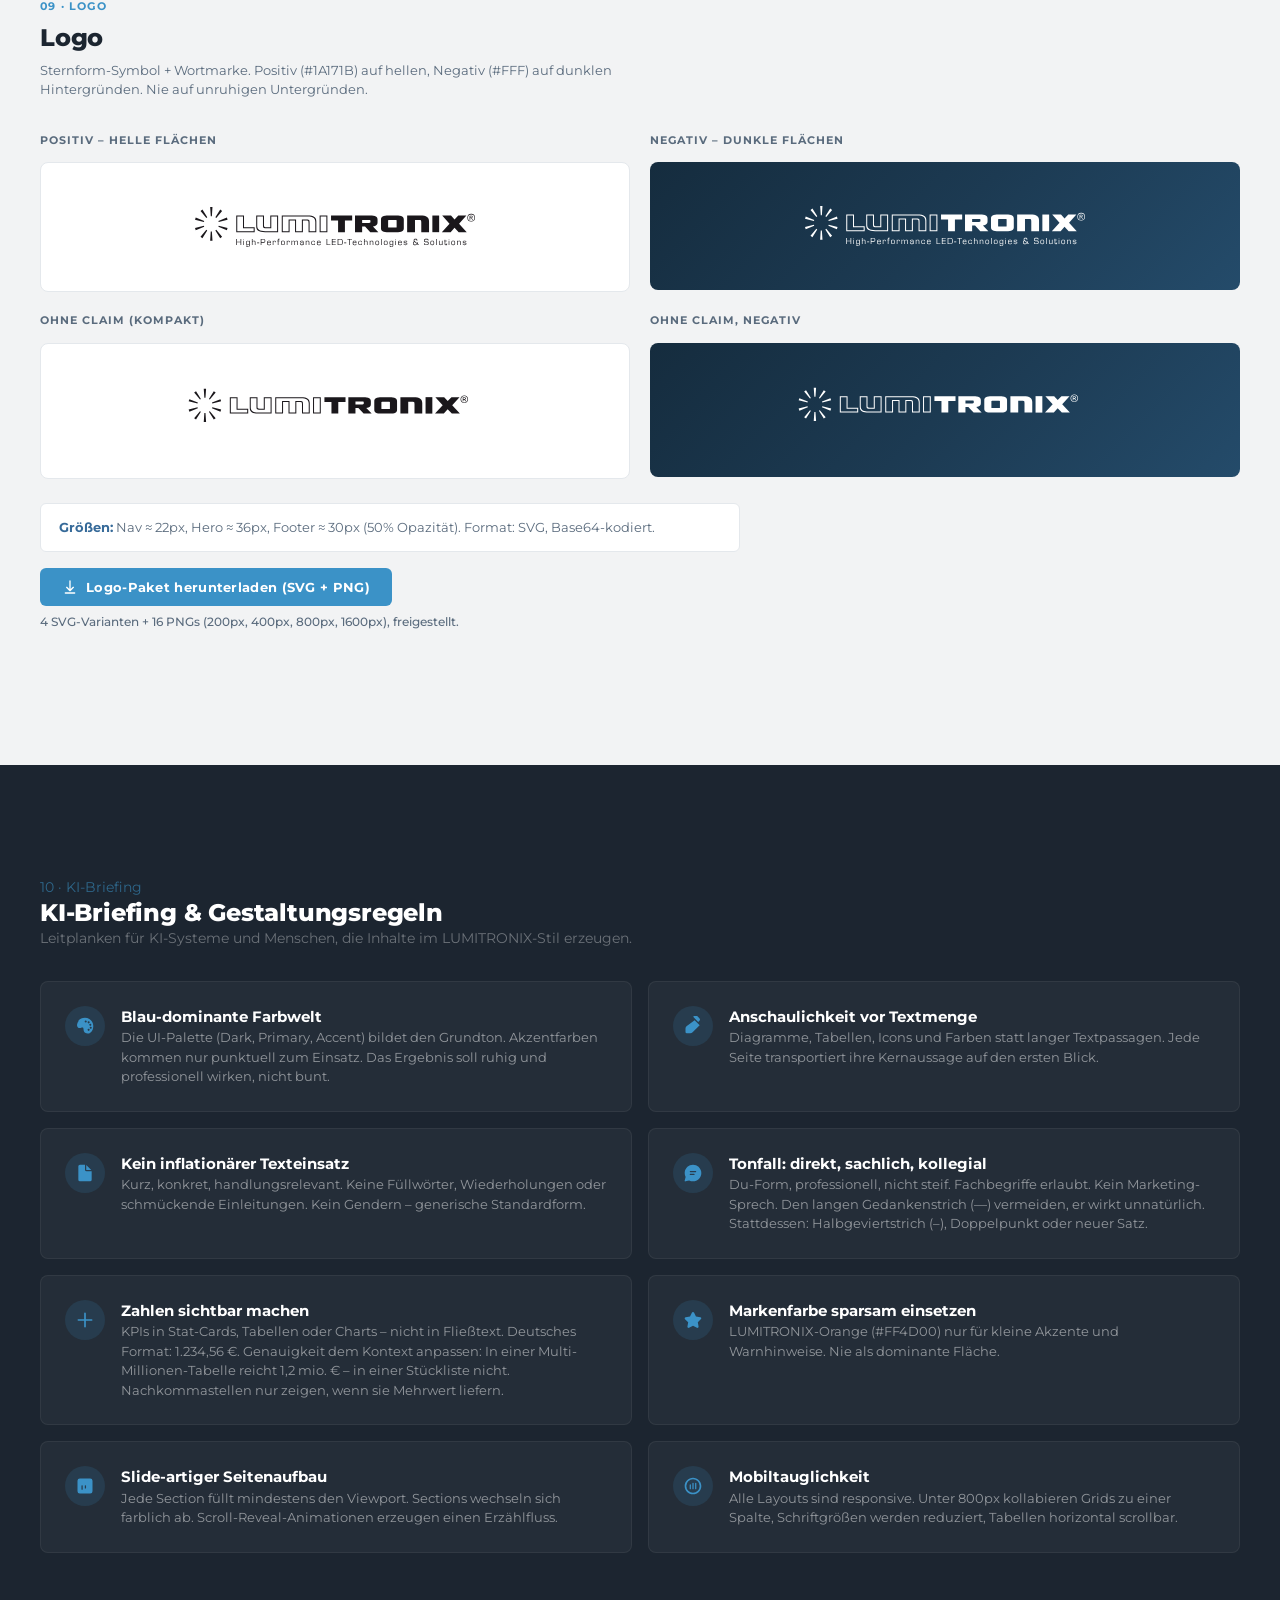
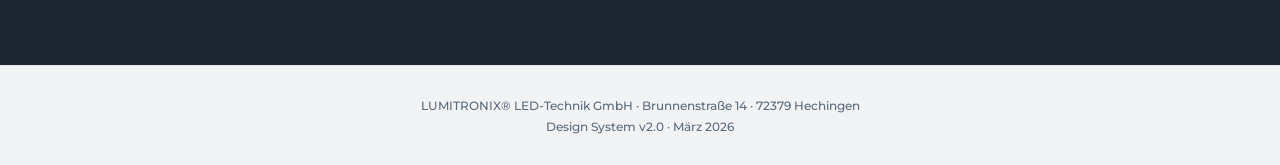
==== commit 2769bffa: "Unify accent semantics around the teal tone" ====
--- a/index.html
+++ b/index.html
@@ -13,7 +13,7 @@
 .sg-nav-inner{max-width:1200px;margin:0 auto;height:52px;display:flex;align-items:center;justify-content:space-between}
 .sg-nav-tools{display:flex;align-items:center;gap:18px}
 .sg-nav-brand{font-size:13px;font-weight:800;color:#fff;letter-spacing:-.2px;display:flex;align-items:center}
-.sg-nav-brand i{color:var(--lum-teal);font-style:normal}
+.sg-nav-brand i{color:var(--lum-accent);font-style:normal}
 .sg-nav-links{display:flex;gap:24px}
 .sg-nav-links a{font-size:11px;font-weight:600;color:rgba(255,255,255,.45);text-decoration:none;transition:color .2s;letter-spacing:.3px}
 .sg-nav-links a:hover{color:#fff}
@@ -29,7 +29,7 @@
 .sg-class-note{display:none;align-items:center;gap:6px;font-size:10px;line-height:1.35;color:var(--lum-lgray);font-family:var(--lum-font-mono);white-space:normal;word-break:break-word}
 .sg-class-note-text{display:inline}
 .sg-class-copy{display:inline-flex;align-items:center;justify-content:center;width:18px;height:18px;padding:0;border:1px solid var(--lum-light);border-radius:4px;background:var(--lum-white);color:var(--lum-gray);cursor:pointer;transition:all .15s;flex-shrink:0}
-.sg-class-copy:hover{border-color:var(--lum-teal);color:var(--lum-teal);background:rgba(59,146,199,.06)}
+.sg-class-copy:hover{border-color:var(--lum-accent);color:var(--lum-accent);background:rgba(59,146,199,.06)}
 .sg-class-copy svg{width:11px;height:11px;fill:currentColor}
 body.sg-show-classes .sg-class-note{display:inline-flex}
 .sg-slide{min-height:100vh;padding:100px 40px 80px;display:flex;flex-direction:column;justify-content:center;position:relative;overflow:hidden}
@@ -38,7 +38,7 @@
 .sg-sec-inner{max-width:1200px;margin:0 auto;width:100%}
 .sg-sec-alt{background:var(--lum-white)}
 .sg-sec-dark{background:var(--lum-dark)}
-.sg-num{font-size:11px;font-weight:700;letter-spacing:1.2px;text-transform:uppercase;color:var(--lum-teal);margin-bottom:8px}
+.sg-num{font-size:11px;font-weight:700;letter-spacing:1.2px;text-transform:uppercase;color:var(--lum-accent);margin-bottom:8px}
 .sg-num-d{color:rgba(59,146,199,.6)}
 .sg-sub{font-size:13px;color:var(--lum-gray);margin-top:8px;line-height:1.5;max-width:600px}
 .sg-sub-d{color:rgba(255,255,255,.35)}
@@ -53,7 +53,7 @@
 .sg-c{background:rgba(21,44,62,.07);padding:2px 7px;border-radius:4px;font-size:12px;font-family:var(--lum-font-mono)}
 .sg-ig{display:grid;grid-template-columns:repeat(auto-fill,minmax(96px,1fr));gap:8px}
 .sg-ic{display:flex;flex-direction:column;align-items:center;gap:6px;padding:14px 6px;border-radius:var(--lum-radius-sm);border:1px solid var(--lum-light);background:var(--lum-white);transition:all .15s}
-.sg-ic:hover{border-color:var(--lum-teal);box-shadow:var(--lum-shadow)}
+.sg-ic:hover{border-color:var(--lum-accent);box-shadow:var(--lum-shadow)}
 .sg-ic svg{width:22px;height:22px;fill:var(--lum-primary)}
 .sg-ic span{font-size:9px;color:var(--lum-gray);text-align:center;line-height:1.2}
 .sg-dl{background:var(--lum-white);border:1px solid var(--lum-light);border-radius:var(--lum-radius-md);padding:28px;display:flex;flex-direction:column;gap:12px;transition:all .2s}
@@ -69,8 +69,8 @@
 <section id="start" class="sg-slide" style="background:var(--lum-grad-hero)">
 <div style="position:absolute;inset:0;background:radial-gradient(ellipse at 25% 30%,rgba(59,146,199,.1) 0%,transparent 55%);pointer-events:none"></div>
 <div class="sg-slide-inner">
-<div style="border-left:3px solid var(--lum-teal);padding-left:20px">
-<div style="font-size:11px;font-weight:700;letter-spacing:1.5px;text-transform:uppercase;color:var(--lum-teal);margin-bottom:20px">Design System &amp; Styleguide · v2.0</div>
+<div style="border-left:3px solid var(--lum-accent);padding-left:20px">
+<div style="font-size:11px;font-weight:700;letter-spacing:1.5px;text-transform:uppercase;color:var(--lum-accent);margin-bottom:20px">Design System &amp; Styleguide · v2.0</div>
 <h1 style="font-size:52px;font-weight:800;line-height:1.08;letter-spacing:-1.5px;max-width:600px"><span style="color:#fff">LUMITRONIX</span><br><span style="color:rgba(255,255,255,.4)">Styleguide</span></h1>
 <p style="font-size:15px;color:rgba(255,255,255,.4);margin-top:20px;max-width:480px;line-height:1.5">Design-Token, Farbrollen, Schriftschnitte, Icon-Sprache, Komponenten und redaktionelle Leitlinien für interne Anwendungen.</p>
 </div>
@@ -80,7 +80,7 @@
 </div>
 <div style="margin-top:40px;background:rgba(255,255,255,.06);border:1px solid rgba(255,255,255,.08);border-radius:var(--lum-radius-sm);padding:16px 20px;max-width:600px">
 <div style="font-size:11px;font-weight:700;letter-spacing:1px;text-transform:uppercase;color:rgba(255,255,255,.3);margin-bottom:10px">Einbindung – Single Source of Truth</div>
-<code style="font-family:var(--lum-font-mono);font-size:12px;color:rgba(255,255,255,.6);line-height:1.5">&lt;<span style="color:var(--lum-teal)">link</span> <span style="color:rgba(255,255,255,.4)">rel=</span><span style="color:#4ade80">"stylesheet"</span> <span style="color:rgba(255,255,255,.4)">href=</span><span style="color:#4ade80">"https://lum-styleguide.netlify.app/lumitronix-design.css"</span>&gt;</code>
+<code style="font-family:var(--lum-font-mono);font-size:12px;color:rgba(255,255,255,.6);line-height:1.5">&lt;<span style="color:var(--lum-accent)">link</span> <span style="color:rgba(255,255,255,.4)">rel=</span><span style="color:#4ade80">"stylesheet"</span> <span style="color:rgba(255,255,255,.4)">href=</span><span style="color:#4ade80">"https://lum-styleguide.netlify.app/lumitronix-design.css"</span>&gt;</code>
 </div>
 </div>
 </section>
@@ -94,9 +94,8 @@
 <div class="sg-lbl" style="margin-top:36px">Kernpalette</div>
 <div class="sg-row" style="gap:16px">
 <div><div class="sg-sw" style="background:var(--lum-dark)">#1C2530</div><div class="sg-sw-n">dark</div></div>
-<div><div class="sg-sw" style="background:var(--lum-primary)">#152C3E</div><div class="sg-sw-n">primary</div></div>
-<div><div class="sg-sw" style="background:var(--lum-accent)">#366A99</div><div class="sg-sw-n">accent</div></div>
-<div><div class="sg-sw" style="background:var(--lum-teal)">#3B92C7</div><div class="sg-sw-n">teal</div></div>
+<div><div class="sg-sw" style="background:var(--lum-primary)">#366A99</div><div class="sg-sw-n">primary</div></div>
+<div><div class="sg-sw" style="background:var(--lum-accent)">#3B92C7</div><div class="sg-sw-n">accent</div></div>
 <div><div class="sg-sw" style="background:var(--lum-mint);color:var(--lum-dark)">#8B9BAA</div><div class="sg-sw-n">mint</div></div>
 <div><div class="sg-sw" style="background:var(--lum-light);color:var(--lum-gray)">#E4E8EC</div><div class="sg-sw-n">light</div></div>
 <div><div class="sg-sw" style="background:var(--lum-cream);color:var(--lum-gray)">#F2F3F4</div><div class="sg-sw-n">cream</div></div>
@@ -114,7 +113,6 @@
 <div class="sg-row" style="gap:16px">
 <div class="sg-gr" style="background:var(--lum-grad-primary)">grad-primary</div>
 <div class="sg-gr" style="background:var(--lum-grad-accent)">grad-accent</div>
-<div class="sg-gr" style="background:var(--lum-grad-teal)">grad-teal</div>
 <div class="sg-gr" style="background:var(--lum-grad-dark)">grad-dark</div>
 <div class="sg-gr" style="background:var(--lum-grad-hero)">grad-hero</div>
 <div class="sg-gr" style="background:var(--lum-grad-subtle);color:var(--lum-gray)">grad-subtle</div>
@@ -149,8 +147,8 @@
 <div><span class="lum-overline" style="color:var(--lum-lgray)">body · 14/400</span><div class="lum-body" style="margin-top:4px">LUMITRONIX® entwickelt LED-Module mit Fokus auf Platinenlayout und Lichtlenkung.</div></div>
 <div><span class="lum-overline" style="color:var(--lum-lgray)">body-sm · 13/400</span><div class="lum-body-sm" style="margin-top:4px">Zuletzt aktualisiert: 18.03.2026 · Version 2.0</div></div>
 <div><span class="lum-overline" style="color:var(--lum-lgray)">caption · 12/500</span><div class="lum-caption" style="margin-top:4px">Alle Maße in Millimetern, sofern nicht anders angegeben.</div></div>
-<div><span class="lum-overline" style="color:var(--lum-lgray)">overline · 11/700/uppercase</span><div class="lum-overline" style="margin-top:4px;color:var(--lum-teal)">Interne Referenz · v2.0</div></div>
-<div><span class="lum-overline" style="color:var(--lum-lgray)">code · Mono</span><div style="margin-top:4px"><span class="lum-code">--lum-primary: #152C3E;</span></div></div>
+<div><span class="lum-overline" style="color:var(--lum-lgray)">overline · 11/700/uppercase</span><div class="lum-overline" style="margin-top:4px;color:var(--lum-accent)">Interne Referenz · v2.0</div></div>
+<div><span class="lum-overline" style="color:var(--lum-lgray)">code · Mono</span><div style="margin-top:4px"><span class="lum-code">--lum-primary: #366A99;</span></div></div>
 <div><span class="lum-overline" style="color:var(--lum-lgray)">link · accent/underline on hover</span><div class="lum-body" style="margin-top:4px">Mehr dazu in der <a href="#">Produktdokumentation</a> oder im <a href="#">technischen Datenblatt</a>.</div></div>
 <div style="margin-top:24px">
 <div class="sg-lbl">Schriftarten-Download</div>
@@ -185,7 +183,7 @@
 <h2 class="lum-h2">Buttons – dunkler Hintergrund</h2>
 <div class="lum-dark-bg" style="margin-top:16px">
 <div class="sg-lbl-d">Filled</div>
-<div class="sg-row"><a class="lum-btn lum-btn-dark-solid" href="#">Teal Solid</a><a class="lum-btn lum-btn-dark-accent" href="#">Accent Solid</a></div>
+<div class="sg-row"><a class="lum-btn lum-btn-dark-solid" href="#">Accent Solid</a><a class="lum-btn lum-btn-dark-accent" href="#">Accent Alias</a></div>
 <div class="sg-lbl-d" style="margin-top:16px">Glass / Outline / Ghost</div>
 <div class="sg-row"><a class="lum-btn lum-btn-dark-glass" href="#">Glass</a><a class="lum-btn lum-btn-dark-outline" href="#">Outline</a><a class="lum-btn lum-btn-dark-ghost" href="#">Ghost</a></div>
 <div class="sg-lbl-d" style="margin-top:16px">Icon-Buttons</div>
@@ -214,7 +212,7 @@
 <div class="sg-lbl" style="margin-top:28px">Kreis-Container</div>
 <div class="sg-row" style="gap:14px">
 <span class="lum-icon-circle lum-icon-circle-md lum-icon-circle-accent"><svg viewBox="0 0 24 24" width="18" height="18" fill="currentColor"><path d="M12.002 1.999c5.523 0 10.001 4.478 10.001 10.002c0 5.523-4.478 10.001-10.001 10.001C6.478 22.002 2 17.524 2 12.001C2 6.477 6.478 1.999 12.002 1.999M12 10.5a.75.75 0 0 0-.75.75v5a.75.75 0 0 0 1.5 0v-5a.75.75 0 0 0-.75-.75M12 9a1 1 0 1 0 0-2a1 1 0 0 0 0 2"/></svg></span>
-<span class="lum-icon-circle lum-icon-circle-md lum-icon-circle-teal"><svg viewBox="0 0 24 24" width="18" height="18" fill="currentColor"><path d="M12.012 2.25c.734.008 1.465.093 2.182.253a.75.75 0 0 1 .582.649l.17 1.527a1.384 1.384 0 0 0 1.927 1.116l1.4-.615a.75.75 0 0 1 .85.174a9.8 9.8 0 0 1 2.205 3.792a.75.75 0 0 1-.272.825l-1.241.916a1.38 1.38 0 0 0 0 2.226l1.243.915a.75.75 0 0 1 .272.826a9.8 9.8 0 0 1-2.204 3.792a.75.75 0 0 1-.849.175l-1.406-.617a1.38 1.38 0 0 0-1.926 1.114l-.17 1.526a.75.75 0 0 1-.571.647a9.5 9.5 0 0 1-4.406 0a.75.75 0 0 1-.572-.647l-.169-1.524a1.382 1.382 0 0 0-1.925-1.11l-1.406.616a.75.75 0 0 1-.85-.175a9.8 9.8 0 0 1-2.203-3.796a.75.75 0 0 1 .272-.826l1.243-.916a1.38 1.38 0 0 0 0-2.226l-1.243-.914a.75.75 0 0 1-.272-.826a9.8 9.8 0 0 1 2.205-3.792a.75.75 0 0 1 .85-.174l1.4.615a1.387 1.387 0 0 0 1.93-1.118l.17-1.526a.75.75 0 0 1 .583-.65q1.074-.238 2.201-.252M12 9a3 3 0 1 0 0 6a3 3 0 0 0 0-6"/></svg></span>
+<span class="lum-icon-circle lum-icon-circle-md lum-icon-circle-accent"><svg viewBox="0 0 24 24" width="18" height="18" fill="currentColor"><path d="M12.012 2.25c.734.008 1.465.093 2.182.253a.75.75 0 0 1 .582.649l.17 1.527a1.384 1.384 0 0 0 1.927 1.116l1.4-.615a.75.75 0 0 1 .85.174a9.8 9.8 0 0 1 2.205 3.792a.75.75 0 0 1-.272.825l-1.241.916a1.38 1.38 0 0 0 0 2.226l1.243.915a.75.75 0 0 1 .272.826a9.8 9.8 0 0 1-2.204 3.792a.75.75 0 0 1-.849.175l-1.406-.617a1.38 1.38 0 0 0-1.926 1.114l-.17 1.526a.75.75 0 0 1-.571.647a9.5 9.5 0 0 1-4.406 0a.75.75 0 0 1-.572-.647l-.169-1.524a1.382 1.382 0 0 0-1.925-1.11l-1.406.616a.75.75 0 0 1-.85-.175a9.8 9.8 0 0 1-2.203-3.796a.75.75 0 0 1 .272-.826l1.243-.916a1.38 1.38 0 0 0 0-2.226l-1.243-.914a.75.75 0 0 1-.272-.826a9.8 9.8 0 0 1 2.205-3.792a.75.75 0 0 1 .85-.174l1.4.615a1.387 1.387 0 0 0 1.93-1.118l.17-1.526a.75.75 0 0 1 .583-.65q1.074-.238 2.201-.252M12 9a3 3 0 1 0 0 6a3 3 0 0 0 0-6"/></svg></span>
 <span class="lum-icon-circle lum-icon-circle-lg lum-icon-circle-green"><svg viewBox="0 0 24 24" width="24" height="24" fill="currentColor"><path d="M12 2c5.523 0 10 4.477 10 10s-4.477 10-10 10S2 17.523 2 12S6.477 2 12 2m3.22 6.97l-4.47 4.47l-1.97-1.97a.75.75 0 0 0-1.06 1.06l2.5 2.5a.75.75 0 0 0 1.06 0l5-5a.75.75 0 1 0-1.06-1.06"/></svg></span>
 <span class="lum-icon-circle lum-icon-circle-lg lum-icon-circle-red"><svg viewBox="0 0 24 24" width="24" height="24" fill="currentColor"><path d="M12 2c5.523 0 10 4.477 10 10s-4.477 10-10 10S2 17.523 2 12S6.477 2 12 2m3.53 6.47l-.084-.073a.75.75 0 0 0-.882-.007l-.094.08L12 10.939l-2.47-2.47l-.084-.072a.75.75 0 0 0-.882-.007l-.094.08l-.073.084a.75.75 0 0 0-.007.882l.08.094L10.939 12l-2.47 2.47l-.072.084a.75.75 0 0 0-.007.882l.08.094l.084.073a.75.75 0 0 0 .882.007l.094-.08L12 13.061l2.47 2.47l.084.072a.75.75 0 0 0 .882.007l.094-.08l.073-.084a.75.75 0 0 0 .007-.882l-.08-.094L13.061 12l2.47-2.47l.072-.084a.75.75 0 0 0 .007-.882zl-.084-.073z"/></svg></span>
 <span class="lum-icon-circle lum-icon-circle-lg lum-icon-circle-primary"><svg viewBox="0 0 24 24" width="24" height="24" fill="currentColor"><path d="M13 3a1 1 0 1 0-2 0v12.086l-3.293-3.293a1 1 0 0 0-1.414 1.414l5 5a1 1 0 0 0 1.414 0l5-5a1 1 0 0 0-1.414-1.414L13 15.086zM5 20a1 1 0 1 0 0 2h14a1 1 0 1 0 0-2z"/></svg></span>
@@ -266,8 +264,8 @@
 <div class="sg-ic"><svg viewBox="0 0 24 24"><path d="M12 2c5.523 0 10 4.477 10 10s-4.477 10-10 10a9.96 9.96 0 0 1-4.644-1.142l-4.29 1.117a.85.85 0 0 1-1.037-1.036l1.116-4.289A9.96 9.96 0 0 1 2 12C2 6.477 6.477 2 12 2m1.252 11H8.75l-.102.007a.75.75 0 0 0 0 1.486l.102.007h4.502l.101-.007a.75.75 0 0 0 0-1.486zm1.998-3.5h-6.5l-.102.007a.75.75 0 0 0 0 1.486L8.75 11h6.5l.102-.007a.75.75 0 0 0 0-1.486z"/></svg><span>chat</span></div>
 </div>
 
-<div style="margin-top:32px;display:flex;align-items:center;gap:16px;background:var(--lum-white);border:2px solid var(--lum-teal);border-radius:var(--lum-radius-md);padding:20px 24px;max-width:600px">
-<span class="lum-icon-circle lum-icon-circle-md lum-icon-circle-teal" style="flex-shrink:0"><svg viewBox="0 0 24 24" width="20" height="20" fill="currentColor"><path d="M3 5.5A2.5 2.5 0 0 1 5.5 3h2A2.5 2.5 0 0 1 10 5.5v2A2.5 2.5 0 0 1 7.5 10h-2A2.5 2.5 0 0 1 3 7.5zm11 0A2.5 2.5 0 0 1 16.5 3h2A2.5 2.5 0 0 1 21 5.5v2A2.5 2.5 0 0 1 18.5 10h-2A2.5 2.5 0 0 1 14 7.5zM3 16.5A2.5 2.5 0 0 1 5.5 14h2A2.5 2.5 0 0 1 10 16.5v2A2.5 2.5 0 0 1 7.5 21h-2A2.5 2.5 0 0 1 3 18.5zm11 0A2.5 2.5 0 0 1 16.5 14h2A2.5 2.5 0 0 1 21 16.5v2A2.5 2.5 0 0 1 18.5 21h-2A2.5 2.5 0 0 1 14 18.5z"/></svg></span>
+<div style="margin-top:32px;display:flex;align-items:center;gap:16px;background:var(--lum-white);border:2px solid var(--lum-accent);border-radius:var(--lum-radius-md);padding:20px 24px;max-width:600px">
+<span class="lum-icon-circle lum-icon-circle-md lum-icon-circle-accent" style="flex-shrink:0"><svg viewBox="0 0 24 24" width="20" height="20" fill="currentColor"><path d="M3 5.5A2.5 2.5 0 0 1 5.5 3h2A2.5 2.5 0 0 1 10 5.5v2A2.5 2.5 0 0 1 7.5 10h-2A2.5 2.5 0 0 1 3 7.5zm11 0A2.5 2.5 0 0 1 16.5 3h2A2.5 2.5 0 0 1 21 5.5v2A2.5 2.5 0 0 1 18.5 10h-2A2.5 2.5 0 0 1 14 7.5zM3 16.5A2.5 2.5 0 0 1 5.5 14h2A2.5 2.5 0 0 1 10 16.5v2A2.5 2.5 0 0 1 7.5 21h-2A2.5 2.5 0 0 1 3 18.5zm11 0A2.5 2.5 0 0 1 16.5 14h2A2.5 2.5 0 0 1 21 16.5v2A2.5 2.5 0 0 1 18.5 21h-2A2.5 2.5 0 0 1 14 18.5z"/></svg></span>
 <div>
 <div style="font-weight:700;color:var(--lum-primary);font-size:14px">Microsoft Fluent Icons (MIT-Lizenz)</div>
 <div class="lum-body-sm" style="margin-top:2px">Vollständige Bibliothek mit Suche, Farbwahl und ZIP-Download.</div>
@@ -301,10 +299,10 @@
 <div class="lum-card">
 <label class="lum-label">Helligkeit (Range Slider)</label>
 <div style="position:relative">
-<input type="range" min="0" max="100" value="72" style="width:100%;accent-color:var(--lum-teal);height:6px;cursor:pointer;position:relative;z-index:1">
+<input type="range" min="0" max="100" value="72" style="width:100%;accent-color:var(--lum-accent);height:6px;cursor:pointer;position:relative;z-index:1">
 <div style="position:absolute;left:calc(8px + 0.72 * (100% - 16px));bottom:-14px;pointer-events:none;transform:translateX(-3px);z-index:0"><svg width="6" height="5" viewBox="0 0 6 5"><polygon points="3,0 6,5 0,5" fill="var(--lum-lgray)" opacity=".6"/></svg></div>
 </div>
-<div class="lum-flex-between lum-mt-8"><span class="lum-caption">0%</span><span class="lum-caption" style="font-weight:700;color:var(--lum-teal)">72% <span style="font-weight:400;color:var(--lum-lgray)">(Std.)</span></span><span class="lum-caption">100%</span></div>
+<div class="lum-flex-between lum-mt-8"><span class="lum-caption">0%</span><span class="lum-caption" style="font-weight:700;color:var(--lum-accent)">72% <span style="font-weight:400;color:var(--lum-lgray)">(Std.)</span></span><span class="lum-caption">100%</span></div>
 </div>
 <div class="lum-card">
 <label class="lum-label">Farbtemperatur</label>
@@ -320,7 +318,7 @@
 <label class="lum-label">Toggle (Schalter)</label>
 <div style="display:flex;flex-direction:column;gap:12px;margin-top:8px">
 <label style="display:flex;align-items:center;gap:10px;cursor:pointer;font-size:13px;color:var(--lum-text)">
-<div style="width:40px;height:22px;background:var(--lum-teal);border-radius:11px;position:relative;flex-shrink:0"><div style="width:18px;height:18px;background:#fff;border-radius:50%;position:absolute;top:2px;left:20px;box-shadow:var(--lum-shadow)"></div></div>
+<div style="width:40px;height:22px;background:var(--lum-accent);border-radius:11px;position:relative;flex-shrink:0"><div style="width:18px;height:18px;background:#fff;border-radius:50%;position:absolute;top:2px;left:20px;box-shadow:var(--lum-shadow)"></div></div>
 Aktiv
 </label>
 <label style="display:flex;align-items:center;gap:10px;cursor:pointer;font-size:13px;color:var(--lum-gray)">
@@ -332,17 +330,17 @@
 <div class="lum-card">
 <label class="lum-label">Checkboxen</label>
 <div style="display:flex;flex-direction:column;gap:10px;margin-top:8px">
-<label style="display:flex;align-items:center;gap:8px;cursor:pointer;font-size:13px;color:var(--lum-text)"><input type="checkbox" checked style="accent-color:var(--lum-teal);width:16px;height:16px"> LED-Streifen</label>
-<label style="display:flex;align-items:center;gap:8px;cursor:pointer;font-size:13px;color:var(--lum-text)"><input type="checkbox" checked style="accent-color:var(--lum-teal);width:16px;height:16px"> Starr-Module</label>
-<label style="display:flex;align-items:center;gap:8px;cursor:pointer;font-size:13px;color:var(--lum-gray)"><input type="checkbox" style="accent-color:var(--lum-teal);width:16px;height:16px"> UV-Module</label>
+<label style="display:flex;align-items:center;gap:8px;cursor:pointer;font-size:13px;color:var(--lum-text)"><input type="checkbox" checked style="accent-color:var(--lum-accent);width:16px;height:16px"> LED-Streifen</label>
+<label style="display:flex;align-items:center;gap:8px;cursor:pointer;font-size:13px;color:var(--lum-text)"><input type="checkbox" checked style="accent-color:var(--lum-accent);width:16px;height:16px"> Starr-Module</label>
+<label style="display:flex;align-items:center;gap:8px;cursor:pointer;font-size:13px;color:var(--lum-gray)"><input type="checkbox" style="accent-color:var(--lum-accent);width:16px;height:16px"> UV-Module</label>
 </div>
 </div>
 <div class="lum-card">
 <label class="lum-label">Radio-Buttons</label>
 <div style="display:flex;flex-direction:column;gap:10px;margin-top:8px">
-<label style="display:flex;align-items:center;gap:8px;cursor:pointer;font-size:13px;color:var(--lum-text)"><input type="radio" name="demo-radio" checked style="accent-color:var(--lum-teal);width:16px;height:16px"> Einzeln</label>
-<label style="display:flex;align-items:center;gap:8px;cursor:pointer;font-size:13px;color:var(--lum-text)"><input type="radio" name="demo-radio" style="accent-color:var(--lum-teal);width:16px;height:16px"> Serie</label>
-<label style="display:flex;align-items:center;gap:8px;cursor:pointer;font-size:13px;color:var(--lum-gray)"><input type="radio" name="demo-radio" style="accent-color:var(--lum-teal);width:16px;height:16px"> Muster</label>
+<label style="display:flex;align-items:center;gap:8px;cursor:pointer;font-size:13px;color:var(--lum-text)"><input type="radio" name="demo-radio" checked style="accent-color:var(--lum-accent);width:16px;height:16px"> Einzeln</label>
+<label style="display:flex;align-items:center;gap:8px;cursor:pointer;font-size:13px;color:var(--lum-text)"><input type="radio" name="demo-radio" style="accent-color:var(--lum-accent);width:16px;height:16px"> Serie</label>
+<label style="display:flex;align-items:center;gap:8px;cursor:pointer;font-size:13px;color:var(--lum-gray)"><input type="radio" name="demo-radio" style="accent-color:var(--lum-accent);width:16px;height:16px"> Muster</label>
 </div>
 </div>
 </div>
@@ -418,7 +416,7 @@
 </div>
 <div class="lum-filter-list">
 <div class="lum-filter-item"><span class="lum-avatar lum-avatar-accent">TH</span> Tim Hoffmann</div>
-<div class="lum-filter-item"><span class="lum-avatar lum-avatar-teal">PS</span> Paul Sparenborg</div>
+<div class="lum-filter-item"><span class="lum-avatar lum-avatar-accent">PS</span> Paul Sparenborg</div>
 <div class="lum-filter-item"><span class="lum-avatar lum-avatar-primary">DG</span> Daniel Göricke</div>
 </div>
 </div>
@@ -476,7 +474,7 @@
 <section id="charts" class="sg-sec"><div class="sg-sec-inner">
 <div class="sg-num">07 · Charts</div>
 <h2 class="lum-h2">Diagramme</h2>
-<p class="sg-sub">CSS-Charts mit einheitlicher Palette: Primary, Accent, Teal.</p>
+<p class="sg-sub">CSS-Charts mit einheitlicher Palette: Primary und Accent.</p>
 
 <div style="display:grid;grid-template-columns:1fr 1fr;gap:20px;margin-top:28px">
 
@@ -486,9 +484,9 @@
 <div class="lum-chart">
 <div class="lum-chart-bar-row"><div class="lum-chart-label">LumiFlex</div><div class="lum-chart-track"><div class="lum-chart-fill lum-chart-fill-primary" style="width:85%">€2,4M</div></div></div>
 <div class="lum-chart-bar-row"><div class="lum-chart-label">MultiBar</div><div class="lum-chart-track"><div class="lum-chart-fill lum-chart-fill-accent" style="width:62%">€1,8M</div></div></div>
-<div class="lum-chart-bar-row"><div class="lum-chart-label">iFlex</div><div class="lum-chart-track"><div class="lum-chart-fill lum-chart-fill-teal" style="width:48%">€1,4M</div></div></div>
+<div class="lum-chart-bar-row"><div class="lum-chart-label">iFlex</div><div class="lum-chart-track"><div class="lum-chart-fill lum-chart-fill-accent" style="width:48%">€1,4M</div></div></div>
 <div class="lum-chart-bar-row"><div class="lum-chart-label">PaperFlex</div><div class="lum-chart-track"><div class="lum-chart-fill lum-chart-fill-accent" style="width:28%;opacity:.65">€0,8M</div></div></div>
-<div class="lum-chart-bar-row"><div class="lum-chart-label">UV-C</div><div class="lum-chart-track"><div class="lum-chart-fill lum-chart-fill-teal" style="width:18%;opacity:.65">€0,5M</div></div></div>
+<div class="lum-chart-bar-row"><div class="lum-chart-label">UV-C</div><div class="lum-chart-track"><div class="lum-chart-fill lum-chart-fill-accent" style="width:18%;opacity:.65">€0,5M</div></div></div>
 </div></div>
 
 <div class="lum-card">
@@ -521,14 +519,14 @@
 <text x="180" y="166" fill="var(--lum-lgray)" font-size="10" font-family="var(--lum-font)" text-anchor="middle">10:00</text>
 <text x="290" y="166" fill="var(--lum-lgray)" font-size="10" font-family="var(--lum-font)" text-anchor="middle">12:00</text>
 <text x="400" y="166" fill="var(--lum-lgray)" font-size="10" font-family="var(--lum-font)" text-anchor="middle">14:00</text>
-<polygon fill="var(--lum-teal)" opacity=".06" points="72,125 127,108 180,90 235,72 290,64 345,70 400,66 400,148 72,148"/>
-<polyline fill="none" stroke="var(--lum-teal)" stroke-width="2.5" stroke-linecap="round" stroke-linejoin="round" points="72,125 127,108 180,90 235,72 290,64 345,70 400,66"/>
+<polygon fill="var(--lum-accent)" opacity=".06" points="72,125 127,108 180,90 235,72 290,64 345,70 400,66 400,148 72,148"/>
+<polyline fill="none" stroke="var(--lum-accent)" stroke-width="2.5" stroke-linecap="round" stroke-linejoin="round" points="72,125 127,108 180,90 235,72 290,64 345,70 400,66"/>
 <polyline fill="none" stroke="var(--lum-accent)" stroke-width="2" stroke-linecap="round" stroke-linejoin="round" opacity=".5" points="72,138 127,130 180,118 235,106 290,100 345,104 400,100"/>
-<circle cx="290" cy="64" r="4.5" fill="var(--lum-teal)" stroke="#fff" stroke-width="2"/>
-<text x="298" y="56" fill="var(--lum-teal)" font-size="11" font-weight="700" font-family="var(--lum-font)">72°C</text>
+<circle cx="290" cy="64" r="4.5" fill="var(--lum-accent)" stroke="#fff" stroke-width="2"/>
+<text x="298" y="56" fill="var(--lum-accent)" font-size="11" font-weight="700" font-family="var(--lum-font)">72°C</text>
 </svg>
 <div class="lum-flex lum-gap-16 lum-mt-8">
-<span class="lum-caption lum-flex-center lum-gap-4"><span style="width:14px;height:2.5px;background:var(--lum-teal);border-radius:2px;display:inline-block"></span> Modul-Temp.</span>
+<span class="lum-caption lum-flex-center lum-gap-4"><span style="width:14px;height:2.5px;background:var(--lum-accent);border-radius:2px;display:inline-block"></span> Modul-Temp.</span>
 <span class="lum-caption lum-flex-center lum-gap-4"><span style="width:14px;height:2px;background:var(--lum-accent);border-radius:2px;display:inline-block;opacity:.5"></span> Umgebung</span>
 </div>
 </div>
@@ -538,14 +536,14 @@
 <svg viewBox="0 0 140 140" width="100" height="100" style="flex-shrink:0">
 <circle cx="70" cy="70" r="42" fill="none" stroke="var(--lum-primary)" stroke-width="22" stroke-dasharray="100.3 263.9" stroke-dashoffset="0" transform="rotate(-90 70 70)"/>
 <circle cx="70" cy="70" r="42" fill="none" stroke="var(--lum-accent)" stroke-width="22" stroke-dasharray="66.0 263.9" stroke-dashoffset="-100.3" transform="rotate(-90 70 70)"/>
-<circle cx="70" cy="70" r="42" fill="none" stroke="var(--lum-teal)" stroke-width="22" stroke-dasharray="50.1 263.9" stroke-dashoffset="-166.3" transform="rotate(-90 70 70)"/>
+<circle cx="70" cy="70" r="42" fill="none" stroke="var(--lum-accent)" stroke-width="22" stroke-dasharray="50.1 263.9" stroke-dashoffset="-166.3" transform="rotate(-90 70 70)"/>
 <circle cx="70" cy="70" r="42" fill="none" stroke="var(--lum-lgray)" stroke-width="22" stroke-dasharray="47.5 263.9" stroke-dashoffset="-216.4" transform="rotate(-90 70 70)"/>
 <circle cx="70" cy="70" r="27" fill="var(--lum-white)"/>
 </svg>
 <div class="lum-flex-col lum-gap-10">
 <div class="lum-flex-center lum-gap-8"><span style="width:10px;height:10px;border-radius:2px;background:var(--lum-primary);flex-shrink:0"></span><span style="font-size:12px">LumiFlex <strong>38%</strong></span></div>
 <div class="lum-flex-center lum-gap-8"><span style="width:10px;height:10px;border-radius:2px;background:var(--lum-accent);flex-shrink:0"></span><span style="font-size:12px">MultiBar <strong>25%</strong></span></div>
-<div class="lum-flex-center lum-gap-8"><span style="width:10px;height:10px;border-radius:2px;background:var(--lum-teal);flex-shrink:0"></span><span style="font-size:12px">iFlex <strong>19%</strong></span></div>
+<div class="lum-flex-center lum-gap-8"><span style="width:10px;height:10px;border-radius:2px;background:var(--lum-accent);flex-shrink:0"></span><span style="font-size:12px">iFlex <strong>19%</strong></span></div>
 <div class="lum-flex-center lum-gap-8"><span style="width:10px;height:10px;border-radius:2px;background:var(--lum-lgray);flex-shrink:0"></span><span style="font-size:12px">Sonstige <strong>18%</strong></span></div>
 </div></div>
 
@@ -555,7 +553,7 @@
 <div><div class="lum-overline" style="font-size:10px">Auslastung</div><div class="lum-caption">Fertigung L1</div></div>
 </div>
 <div class="lum-card lum-flex-center lum-gap-12" style="flex:1;padding:16px">
-<div class="lum-donut" style="width:48px;height:48px"><svg viewBox="0 0 36 36" width="48" height="48"><circle cx="18" cy="18" r="15.9" fill="none" stroke="var(--lum-light)" stroke-width="3"/><circle cx="18" cy="18" r="15.9" fill="none" stroke="var(--lum-teal)" stroke-width="3" stroke-dasharray="94 100" stroke-linecap="round"/></svg><div class="lum-donut-label" style="color:var(--lum-teal);font-size:11px">94%</div></div>
+<div class="lum-donut" style="width:48px;height:48px"><svg viewBox="0 0 36 36" width="48" height="48"><circle cx="18" cy="18" r="15.9" fill="none" stroke="var(--lum-light)" stroke-width="3"/><circle cx="18" cy="18" r="15.9" fill="none" stroke="var(--lum-accent)" stroke-width="3" stroke-dasharray="94 100" stroke-linecap="round"/></svg><div class="lum-donut-label" style="color:var(--lum-accent);font-size:11px">94%</div></div>
 <div><div class="lum-overline" style="font-size:10px">QA-Rate</div><div class="lum-caption">LumiFlex700</div></div>
 </div>
 </div>
@@ -563,7 +561,7 @@
 <div class="lum-card" style="padding:16px">
 <div class="lum-flex-col lum-gap-10">
 <div><div class="lum-flex-between lum-mb-4"><span class="lum-caption">Design</span><span class="lum-caption" style="font-weight:700">100%</span></div><div class="lum-progress"><div class="lum-progress-fill lum-progress-accent" style="width:100%"></div></div></div>
-<div><div class="lum-flex-between lum-mb-4"><span class="lum-caption">Entwicklung</span><span class="lum-caption" style="font-weight:700">72%</span></div><div class="lum-progress"><div class="lum-progress-fill lum-progress-teal" style="width:72%"></div></div></div>
+<div><div class="lum-flex-between lum-mb-4"><span class="lum-caption">Entwicklung</span><span class="lum-caption" style="font-weight:700">72%</span></div><div class="lum-progress"><div class="lum-progress-fill lum-progress-accent" style="width:72%"></div></div></div>
 <div><div class="lum-flex-between lum-mb-4"><span class="lum-caption">QA-Test</span><span class="lum-caption" style="font-weight:700">28%</span></div><div class="lum-progress"><div class="lum-progress-fill lum-progress-accent" style="width:28%"></div></div></div>
 </div></div>
 </div>
@@ -576,7 +574,7 @@
 <div class="sg-num">08 · Komponenten</div>
 <h2 class="lum-h2">Badges, Tooltips, Alerts &amp; Stats</h2>
 <div class="sg-lbl" style="margin-top:28px">Badges</div>
-<div class="sg-row"><span class="lum-badge lum-badge-green">Aktiv</span><span class="lum-badge lum-badge-accent">Entwurf</span><span class="lum-badge lum-badge-teal">In Arbeit</span><span class="lum-badge lum-badge-orange">Prototyp</span><span class="lum-badge lum-badge-red">EOL</span><span class="lum-badge lum-badge-gray">Archiv</span></div>
+<div class="sg-row"><span class="lum-badge lum-badge-green">Aktiv</span><span class="lum-badge lum-badge-accent">Entwurf</span><span class="lum-badge lum-badge-accent">In Arbeit</span><span class="lum-badge lum-badge-orange">Prototyp</span><span class="lum-badge lum-badge-red">EOL</span><span class="lum-badge lum-badge-gray">Archiv</span></div>
 <div class="sg-hr"></div>
 <div class="sg-lbl">Tooltips – alle Varianten</div>
 <p class="lum-body-sm" style="color:var(--lum-gray);margin-bottom:20px">Attribut <code>data-tooltip="…"</code> auf beliebigen Elementen. Text-Tooltips: zusätzlich <code>.lum-tooltip-text</code>. Info-Icon: <code>.lum-info-icon</code>.</p>
@@ -612,7 +610,7 @@
 <div class="lum-tooltip-card">
 <span class="lum-badge lum-badge-accent" style="cursor:help">LumiFlex700 Pro</span>
 <div class="lum-tooltip-content">
-<div style="font-size:11px;text-transform:uppercase;letter-spacing:.8px;color:var(--lum-teal);font-weight:700;margin-bottom:8px">Produktdetails</div>
+<div style="font-size:11px;text-transform:uppercase;letter-spacing:.8px;color:var(--lum-accent);font-weight:700;margin-bottom:8px">Produktdetails</div>
 <div style="font-size:13px;line-height:1.5">
 <div style="display:flex;justify-content:space-between"><span style="color:rgba(255,255,255,.5)">Leistung</span><strong>14,4 W/m</strong></div>
 <div style="display:flex;justify-content:space-between"><span style="color:rgba(255,255,255,.5)">Effizienz</span><strong>182 lm/W</strong></div>
@@ -628,7 +626,7 @@
 <div class="sg-hr"></div>
 <div class="sg-lbl">Alerts</div>
 <div class="lum-flex-col lum-gap-12" style="max-width:580px">
-<div class="lum-alert lum-alert-info"><span class="lum-icon lum-icon-sm lum-icon-teal"><svg viewBox="0 0 24 24"><path d="M12.002 1.999c5.523 0 10.001 4.478 10.001 10.002c0 5.523-4.478 10.001-10.001 10.001C6.478 22.002 2 17.524 2 12.001C2 6.477 6.478 1.999 12.002 1.999M12 10.5a.75.75 0 0 0-.75.75v5a.75.75 0 0 0 1.5 0v-5a.75.75 0 0 0-.75-.75M12 9a1 1 0 1 0 0-2a1 1 0 0 0 0 2"/></svg></span><span>Firmware v3.2 verfügbar.</span></div>
+<div class="lum-alert lum-alert-info"><span class="lum-icon lum-icon-sm lum-icon-accent"><svg viewBox="0 0 24 24"><path d="M12.002 1.999c5.523 0 10.001 4.478 10.001 10.002c0 5.523-4.478 10.001-10.001 10.001C6.478 22.002 2 17.524 2 12.001C2 6.477 6.478 1.999 12.002 1.999M12 10.5a.75.75 0 0 0-.75.75v5a.75.75 0 0 0 1.5 0v-5a.75.75 0 0 0-.75-.75M12 9a1 1 0 1 0 0-2a1 1 0 0 0 0 2"/></svg></span><span>Firmware v3.2 verfügbar.</span></div>
 <div class="lum-alert lum-alert-success"><span class="lum-icon lum-icon-sm lum-icon-green"><svg viewBox="0 0 24 24"><path d="M12 2c5.523 0 10 4.477 10 10s-4.477 10-10 10S2 17.523 2 12S6.477 2 12 2m3.22 6.97l-4.47 4.47l-1.97-1.97a.75.75 0 0 0-1.06 1.06l2.5 2.5a.75.75 0 0 0 1.06 0l5-5a.75.75 0 1 0-1.06-1.06"/></svg></span><span>Auftrag #4812 angelegt.</span></div>
 <div class="lum-alert lum-alert-warning"><span class="lum-icon lum-icon-sm lum-icon-orange"><svg viewBox="0 0 24 24"><path d="M10.03 3.659c.856-1.548 3.081-1.548 3.937 0l7.746 14.001c.83 1.5-.255 3.34-1.969 3.34H4.254c-1.715 0-2.8-1.84-1.97-3.34zM12.997 17A.999.999 0 1 0 11 17a.999.999 0 0 0 1.997 0m-.259-7.853a.75.75 0 0 0-1.493.103l.004 4.501l.007.102a.75.75 0 0 0 1.493-.103l-.004-4.502z"/></svg></span><span>Nichia 757G unter Sicherheitsbestand.</span></div>
 <div class="lum-alert lum-alert-error"><span class="lum-icon lum-icon-sm lum-icon-red"><svg viewBox="0 0 24 24"><path d="M12 2c5.523 0 10 4.477 10 10s-4.477 10-10 10S2 17.523 2 12S6.477 2 12 2m3.53 6.47l-.084-.073a.75.75 0 0 0-.882-.007l-.094.08L12 10.939l-2.47-2.47l-.084-.072a.75.75 0 0 0-.882-.007l-.094.08l-.073.084a.75.75 0 0 0-.007.882l.08.094L10.939 12l-2.47 2.47l-.072.084a.75.75 0 0 0-.007.882l.08.094l.084.073a.75.75 0 0 0 .882.007l.094-.08L12 13.061l2.47 2.47l.084.072a.75.75 0 0 0 .882.007l.094-.08l.073-.084a.75.75 0 0 0 .007-.882l-.08-.094L13.061 12l2.47-2.47l.072-.084a.75.75 0 0 0 .007-.882zl-.084-.073z"/></svg></span><span>QA-Test Charge #LF700-03 fehlgeschlagen.</span></div>
@@ -663,7 +661,7 @@
 <div style="text-align:center"><div class="lum-loader lum-loader-lg" style="color:var(--lum-accent)"><svg class="lum-loader-sun" viewBox="0 0 47 48.5" fill="currentColor"><g transform="translate(-8.14,-12.67)"><path class="r0" d="M32.46,25.85l0.88-13.18H30l0.88,13.18h1.62Z"/><path class="r1" d="M38.77,28.43l8.46-10.14-2.74-2-7,11.18Z"/><path class="r2" d="M42.36,34.22l12.81-3.23-1-3.21-12.26,4.91Z"/><path class="r3" d="M41.86,41l12.26,4.91,1-3.21L42.36,39.48Z"/><path class="r4" d="M38.77,45.27l-1.31,1,7,11.18,2.74-2Z"/><path class="r5" d="M30,61h3.38L32.46,47.85H30.84Z"/><path class="r6" d="M18.81,57.4l7-11.18-1.31-1L16.08,55.41Z"/><path class="r7" d="M20.94,39.48L8.14,42.71l1,3.21L21.44,41Z"/><path class="r8" d="M21.44,32.68L9.18,27.77,8.14,31l12.81,3.23Z"/><path class="r9" d="M24.54,28.43l1.31-1-7-11.18-2.73,2Z"/></g></svg></div><div class="lum-caption" style="margin-top:8px">lg</div></div>
 </div>
 <div class="lum-dark-bg" style="padding:28px;border-radius:var(--lum-radius-md);display:flex;gap:40px;align-items:center;max-width:400px">
-<div class="lum-loader"><svg class="lum-loader-sun" viewBox="0 0 47 48.5" fill="var(--lum-teal)"><g transform="translate(-8.14,-12.67)"><path class="r0" d="M32.46,25.85l0.88-13.18H30l0.88,13.18h1.62Z"/><path class="r1" d="M38.77,28.43l8.46-10.14-2.74-2-7,11.18Z"/><path class="r2" d="M42.36,34.22l12.81-3.23-1-3.21-12.26,4.91Z"/><path class="r3" d="M41.86,41l12.26,4.91,1-3.21L42.36,39.48Z"/><path class="r4" d="M38.77,45.27l-1.31,1,7,11.18,2.74-2Z"/><path class="r5" d="M30,61h3.38L32.46,47.85H30.84Z"/><path class="r6" d="M18.81,57.4l7-11.18-1.31-1L16.08,55.41Z"/><path class="r7" d="M20.94,39.48L8.14,42.71l1,3.21L21.44,41Z"/><path class="r8" d="M21.44,32.68L9.18,27.77,8.14,31l12.81,3.23Z"/><path class="r9" d="M24.54,28.43l1.31-1-7-11.18-2.73,2Z"/></g></svg><div class="lum-loader-text" style="color:rgba(255,255,255,.4)">Laden ...</div></div>
+<div class="lum-loader"><svg class="lum-loader-sun" viewBox="0 0 47 48.5" fill="var(--lum-accent)"><g transform="translate(-8.14,-12.67)"><path class="r0" d="M32.46,25.85l0.88-13.18H30l0.88,13.18h1.62Z"/><path class="r1" d="M38.77,28.43l8.46-10.14-2.74-2-7,11.18Z"/><path class="r2" d="M42.36,34.22l12.81-3.23-1-3.21-12.26,4.91Z"/><path class="r3" d="M41.86,41l12.26,4.91,1-3.21L42.36,39.48Z"/><path class="r4" d="M38.77,45.27l-1.31,1,7,11.18,2.74-2Z"/><path class="r5" d="M30,61h3.38L32.46,47.85H30.84Z"/><path class="r6" d="M18.81,57.4l7-11.18-1.31-1L16.08,55.41Z"/><path class="r7" d="M20.94,39.48L8.14,42.71l1,3.21L21.44,41Z"/><path class="r8" d="M21.44,32.68L9.18,27.77,8.14,31l12.81,3.23Z"/><path class="r9" d="M24.54,28.43l1.31-1-7-11.18-2.73,2Z"/></g></svg><div class="lum-loader-text" style="color:rgba(255,255,255,.4)">Laden ...</div></div>
 <div class="lum-loader"><svg class="lum-loader-sun" viewBox="0 0 47 48.5" fill="rgba(255,255,255,.7)"><g transform="translate(-8.14,-12.67)"><path class="r0" d="M32.46,25.85l0.88-13.18H30l0.88,13.18h1.62Z"/><path class="r1" d="M38.77,28.43l8.46-10.14-2.74-2-7,11.18Z"/><path class="r2" d="M42.36,34.22l12.81-3.23-1-3.21-12.26,4.91Z"/><path class="r3" d="M41.86,41l12.26,4.91,1-3.21L42.36,39.48Z"/><path class="r4" d="M38.77,45.27l-1.31,1,7,11.18,2.74-2Z"/><path class="r5" d="M30,61h3.38L32.46,47.85H30.84Z"/><path class="r6" d="M18.81,57.4l7-11.18-1.31-1L16.08,55.41Z"/><path class="r7" d="M20.94,39.48L8.14,42.71l1,3.21L21.44,41Z"/><path class="r8" d="M21.44,32.68L9.18,27.77,8.14,31l12.81,3.23Z"/><path class="r9" d="M24.54,28.43l1.31-1-7-11.18-2.73,2Z"/></g></svg><div class="lum-loader-text" style="color:rgba(255,255,255,.3)">Laden ...</div></div>
 </div>
 <a class="lum-btn lum-btn-sm lum-btn-accent" href="./loader_package.zip" download style="margin-top:16px"><svg viewBox="0 0 24 24" width="16" height="16" fill="currentColor" style="flex-shrink:0"><path d="M13 3a1 1 0 1 0-2 0v12.086l-3.293-3.293a1 1 0 0 0-1.414 1.414l5 5a1 1 0 0 0 1.414 0l5-5a1 1 0 0 0-1.414-1.414L13 15.086zM5 20a1 1 0 1 0 0 2h14a1 1 0 1 0 0-2z"/></svg> Loader-Paket herunterladen (APNG + SVG)</a>
@@ -778,42 +776,42 @@
 <div style="display:grid;grid-template-columns:1fr 1fr;gap:16px;margin-top:32px">
 
 <div style="display:flex;gap:16px;align-items:flex-start;padding:24px;background:rgba(255,255,255,.04);border:1px solid rgba(255,255,255,.06);border-radius:var(--lum-radius-md)">
-<span class="lum-icon-circle lum-icon-circle-md lum-icon-circle-dark-teal" style="flex-shrink:0"><svg viewBox="0 0 24 24" width="20" height="20" fill="currentColor"><path d="M3.839 5.858c2.94-3.916 9.03-5.055 13.364-2.36c4.28 2.66 5.854 7.777 4.1 12.577c-1.655 4.533-6.016 6.328-9.159 4.048c-1.177-.854-1.634-1.925-1.854-3.664l-.106-.987c-.123-.934-.311-1.352-.705-1.572c-.535-.298-.892-.305-1.595-.033l-.351.146c-1.014.44-1.688.595-2.541.416l-.2-.047c-2.789-.864-3.202-4.647-.565-8.157m12.928 4.722a1.25 1.25 0 1 0 2.415-.647a1.25 1.25 0 0 0-2.415.647m.495 3.488a1.25 1.25 0 1 0 2.414-.647a1.25 1.25 0 0 0-2.414.647m-2.474-6.491a1.25 1.25 0 1 0 2.415-.647a1.25 1.25 0 0 0-2.415.647m-.028 8.998a1.25 1.25 0 1 0 2.415-.647a1.25 1.25 0 0 0-2.415.647m-3.497-9.97a1.25 1.25 0 1 0 2.415-.646a1.25 1.25 0 0 0-2.415.646"/></svg></span>
-<div><div style="font-weight:700;color:#fff;font-size:15px">Blau-dominante Farbwelt</div><div style="font-size:13px;color:rgba(255,255,255,.5);line-height:1.5" style="margin-top:6px">Die UI-Palette (Dark, Primary, Accent, Teal) bildet den Grundton. Akzentfarben kommen nur punktuell zum Einsatz. Das Ergebnis soll ruhig und professionell wirken, nicht bunt.</div></div>
+<span class="lum-icon-circle lum-icon-circle-md lum-icon-circle-dark-accent" style="flex-shrink:0"><svg viewBox="0 0 24 24" width="20" height="20" fill="currentColor"><path d="M3.839 5.858c2.94-3.916 9.03-5.055 13.364-2.36c4.28 2.66 5.854 7.777 4.1 12.577c-1.655 4.533-6.016 6.328-9.159 4.048c-1.177-.854-1.634-1.925-1.854-3.664l-.106-.987c-.123-.934-.311-1.352-.705-1.572c-.535-.298-.892-.305-1.595-.033l-.351.146c-1.014.44-1.688.595-2.541.416l-.2-.047c-2.789-.864-3.202-4.647-.565-8.157m12.928 4.722a1.25 1.25 0 1 0 2.415-.647a1.25 1.25 0 0 0-2.415.647m.495 3.488a1.25 1.25 0 1 0 2.414-.647a1.25 1.25 0 0 0-2.414.647m-2.474-6.491a1.25 1.25 0 1 0 2.415-.647a1.25 1.25 0 0 0-2.415.647m-.028 8.998a1.25 1.25 0 1 0 2.415-.647a1.25 1.25 0 0 0-2.415.647m-3.497-9.97a1.25 1.25 0 1 0 2.415-.646a1.25 1.25 0 0 0-2.415.646"/></svg></span>
+<div><div style="font-weight:700;color:#fff;font-size:15px">Blau-dominante Farbwelt</div><div style="font-size:13px;color:rgba(255,255,255,.5);line-height:1.5" style="margin-top:6px">Die UI-Palette (Dark, Primary, Accent) bildet den Grundton. Akzentfarben kommen nur punktuell zum Einsatz. Das Ergebnis soll ruhig und professionell wirken, nicht bunt.</div></div>
 </div>
 
 <div style="display:flex;gap:16px;align-items:flex-start;padding:24px;background:rgba(255,255,255,.04);border:1px solid rgba(255,255,255,.06);border-radius:var(--lum-radius-md)">
-<span class="lum-icon-circle lum-icon-circle-md lum-icon-circle-dark-teal" style="flex-shrink:0"><svg viewBox="0 0 24 24" width="20" height="20" fill="currentColor"><path d="m13.94 5l6.06 6.06l-8.49 8.49a3.98 3.98 0 0 1-2.83 1.17H4.5A1.5 1.5 0 0 1 3 19.22v-4.17c0-1.06.42-2.08 1.17-2.83zm5.72-2.36a2.12 2.12 0 0 1 0 3l-1.42 1.42L12.18 1l1.42-1.41a2.12 2.12 0 0 1 3 0z"/></svg></span>
+<span class="lum-icon-circle lum-icon-circle-md lum-icon-circle-dark-accent" style="flex-shrink:0"><svg viewBox="0 0 24 24" width="20" height="20" fill="currentColor"><path d="m13.94 5l6.06 6.06l-8.49 8.49a3.98 3.98 0 0 1-2.83 1.17H4.5A1.5 1.5 0 0 1 3 19.22v-4.17c0-1.06.42-2.08 1.17-2.83zm5.72-2.36a2.12 2.12 0 0 1 0 3l-1.42 1.42L12.18 1l1.42-1.41a2.12 2.12 0 0 1 3 0z"/></svg></span>
 <div><div style="font-weight:700;color:#fff;font-size:15px">Anschaulichkeit vor Textmenge</div><div style="font-size:13px;color:rgba(255,255,255,.5);line-height:1.5" style="margin-top:6px">Diagramme, Tabellen, Icons und Farben statt langer Textpassagen. Jede Seite transportiert ihre Kernaussage auf den ersten Blick.</div></div>
 </div>
 
 <div style="display:flex;gap:16px;align-items:flex-start;padding:24px;background:rgba(255,255,255,.04);border:1px solid rgba(255,255,255,.06);border-radius:var(--lum-radius-md)">
-<span class="lum-icon-circle lum-icon-circle-md lum-icon-circle-dark-teal" style="flex-shrink:0"><svg viewBox="0 0 24 24" width="20" height="20" fill="currentColor"><path d="M12 2v6a2 2 0 0 0 2 2h6v10a2 2 0 0 1-2 2H6a2 2 0 0 1-2-2V4a2 2 0 0 1 2-2zm1.5.5V8a.5.5 0 0 0 .5.5h5.5z"/></svg></span>
+<span class="lum-icon-circle lum-icon-circle-md lum-icon-circle-dark-accent" style="flex-shrink:0"><svg viewBox="0 0 24 24" width="20" height="20" fill="currentColor"><path d="M12 2v6a2 2 0 0 0 2 2h6v10a2 2 0 0 1-2 2H6a2 2 0 0 1-2-2V4a2 2 0 0 1 2-2zm1.5.5V8a.5.5 0 0 0 .5.5h5.5z"/></svg></span>
 <div><div style="font-weight:700;color:#fff;font-size:15px">Kein inflationärer Texteinsatz</div><div style="font-size:13px;color:rgba(255,255,255,.5);line-height:1.5" style="margin-top:6px">Kurz, konkret, handlungsrelevant. Keine Füllwörter, Wiederholungen oder schmückende Einleitungen. Kein Gendern – generische Standardform.</div></div>
 </div>
 
 <div style="display:flex;gap:16px;align-items:flex-start;padding:24px;background:rgba(255,255,255,.04);border:1px solid rgba(255,255,255,.06);border-radius:var(--lum-radius-md)">
-<span class="lum-icon-circle lum-icon-circle-md lum-icon-circle-dark-teal" style="flex-shrink:0"><svg viewBox="0 0 24 24" width="20" height="20" fill="currentColor"><path d="M12 2c5.523 0 10 4.477 10 10s-4.477 10-10 10a9.96 9.96 0 0 1-4.644-1.142l-4.29 1.117a.85.85 0 0 1-1.037-1.036l1.116-4.289A9.96 9.96 0 0 1 2 12C2 6.477 6.477 2 12 2m1.252 11H8.75a.75.75 0 0 0 0 1.493h4.502a.75.75 0 0 0 0-1.486zm1.998-3.5h-6.5a.75.75 0 0 0 0 1.486h6.5a.75.75 0 0 0 0-1.486z"/></svg></span>
+<span class="lum-icon-circle lum-icon-circle-md lum-icon-circle-dark-accent" style="flex-shrink:0"><svg viewBox="0 0 24 24" width="20" height="20" fill="currentColor"><path d="M12 2c5.523 0 10 4.477 10 10s-4.477 10-10 10a9.96 9.96 0 0 1-4.644-1.142l-4.29 1.117a.85.85 0 0 1-1.037-1.036l1.116-4.289A9.96 9.96 0 0 1 2 12C2 6.477 6.477 2 12 2m1.252 11H8.75a.75.75 0 0 0 0 1.493h4.502a.75.75 0 0 0 0-1.486zm1.998-3.5h-6.5a.75.75 0 0 0 0 1.486h6.5a.75.75 0 0 0 0-1.486z"/></svg></span>
 <div><div style="font-weight:700;color:#fff;font-size:15px">Tonfall: direkt, sachlich, kollegial</div><div style="font-size:13px;color:rgba(255,255,255,.5);line-height:1.5" style="margin-top:6px">Du-Form, professionell, nicht steif. Fachbegriffe erlaubt. Kein Marketing-Sprech. Den langen Gedankenstrich (—) vermeiden, er wirkt unnatürlich. Stattdessen: Halbgeviertstrich (–), Doppelpunkt oder neuer Satz.</div></div>
 </div>
 
 <div style="display:flex;gap:16px;align-items:flex-start;padding:24px;background:rgba(255,255,255,.04);border:1px solid rgba(255,255,255,.06);border-radius:var(--lum-radius-md)">
-<span class="lum-icon-circle lum-icon-circle-md lum-icon-circle-dark-teal" style="flex-shrink:0"><svg viewBox="0 0 24 24" width="20" height="20" fill="currentColor"><path d="M11.883 3.007L12 3a1 1 0 0 1 .993.883L13 4v7h7a1 1 0 0 1 .993.883L21 12a1 1 0 0 1-.883.993L20 13h-7v7a1 1 0 0 1-.883.993L12 21a1 1 0 0 1-.993-.883L11 20v-7H4a1 1 0 0 1-.993-.883L3 12a1 1 0 0 1 .883-.993L4 11h7V4a1 1 0 0 1 .883-.993L12 3z"/></svg></span>
+<span class="lum-icon-circle lum-icon-circle-md lum-icon-circle-dark-accent" style="flex-shrink:0"><svg viewBox="0 0 24 24" width="20" height="20" fill="currentColor"><path d="M11.883 3.007L12 3a1 1 0 0 1 .993.883L13 4v7h7a1 1 0 0 1 .993.883L21 12a1 1 0 0 1-.883.993L20 13h-7v7a1 1 0 0 1-.883.993L12 21a1 1 0 0 1-.993-.883L11 20v-7H4a1 1 0 0 1-.993-.883L3 12a1 1 0 0 1 .883-.993L4 11h7V4a1 1 0 0 1 .883-.993L12 3z"/></svg></span>
 <div><div style="font-weight:700;color:#fff;font-size:15px">Zahlen sichtbar machen</div><div style="font-size:13px;color:rgba(255,255,255,.5);line-height:1.5" style="margin-top:6px">KPIs in Stat-Cards, Tabellen oder Charts – nicht in Fließtext. Deutsches Format: 1.234,56 €. Genauigkeit dem Kontext anpassen: In einer Multi-Millionen-Tabelle reicht 1,2 mio. € – in einer Stückliste nicht. Nachkommastellen nur zeigen, wenn sie Mehrwert liefern.</div></div>
 </div>
 
 <div style="display:flex;gap:16px;align-items:flex-start;padding:24px;background:rgba(255,255,255,.04);border:1px solid rgba(255,255,255,.06);border-radius:var(--lum-radius-md)">
-<span class="lum-icon-circle lum-icon-circle-md lum-icon-circle-dark-teal" style="flex-shrink:0"><svg viewBox="0 0 24 24" width="20" height="20" fill="currentColor"><path d="M10.788 3.103c.495-1.004 1.926-1.004 2.421 0l2.358 4.777l5.273.766c1.107.161 1.549 1.522.748 2.303l-3.816 3.72l.901 5.25c.19 1.103-.968 1.944-1.959 1.424L12 18.896l-4.714 2.477c-.99.52-2.148-.32-1.96-1.424l.902-5.25l-3.816-3.72c-.8-.78-.359-2.142.748-2.303L8.43 7.88z"/></svg></span>
+<span class="lum-icon-circle lum-icon-circle-md lum-icon-circle-dark-accent" style="flex-shrink:0"><svg viewBox="0 0 24 24" width="20" height="20" fill="currentColor"><path d="M10.788 3.103c.495-1.004 1.926-1.004 2.421 0l2.358 4.777l5.273.766c1.107.161 1.549 1.522.748 2.303l-3.816 3.72l.901 5.25c.19 1.103-.968 1.944-1.959 1.424L12 18.896l-4.714 2.477c-.99.52-2.148-.32-1.96-1.424l.902-5.25l-3.816-3.72c-.8-.78-.359-2.142.748-2.303L8.43 7.88z"/></svg></span>
 <div><div style="font-weight:700;color:#fff;font-size:15px">Markenfarbe sparsam einsetzen</div><div style="font-size:13px;color:rgba(255,255,255,.5);line-height:1.5" style="margin-top:6px">LUMITRONIX-Orange (#FF4D00) nur für kleine Akzente und Warnhinweise. Nie als dominante Fläche.</div></div>
 </div>
 
 <div style="display:flex;gap:16px;align-items:flex-start;padding:24px;background:rgba(255,255,255,.04);border:1px solid rgba(255,255,255,.06);border-radius:var(--lum-radius-md)">
-<span class="lum-icon-circle lum-icon-circle-md lum-icon-circle-dark-teal" style="flex-shrink:0"><svg viewBox="0 0 24 24" width="20" height="20" fill="currentColor"><path d="M5.745 3A2.75 2.75 0 0 0 3 5.745v12.51A2.75 2.75 0 0 0 5.745 21h12.51A2.75 2.75 0 0 0 21 18.255V5.745A2.75 2.75 0 0 0 18.255 3zM8.502 16.5a.75.75 0 0 1-.75-.75v-4a.75.75 0 0 1 1.5 0v4a.75.75 0 0 1-.75.75m4-1.5a.75.75 0 0 1-.75-.75v-2.5a.75.75 0 0 1 1.5 0v2.5a.75.75 0 0 1-.75.75m3.25.75a.75.75 0 0 0 1.5 0v-7a.75.75 0 0 0-1.5 0z"/></svg></span>
+<span class="lum-icon-circle lum-icon-circle-md lum-icon-circle-dark-accent" style="flex-shrink:0"><svg viewBox="0 0 24 24" width="20" height="20" fill="currentColor"><path d="M5.745 3A2.75 2.75 0 0 0 3 5.745v12.51A2.75 2.75 0 0 0 5.745 21h12.51A2.75 2.75 0 0 0 21 18.255V5.745A2.75 2.75 0 0 0 18.255 3zM8.502 16.5a.75.75 0 0 1-.75-.75v-4a.75.75 0 0 1 1.5 0v4a.75.75 0 0 1-.75.75m4-1.5a.75.75 0 0 1-.75-.75v-2.5a.75.75 0 0 1 1.5 0v2.5a.75.75 0 0 1-.75.75m3.25.75a.75.75 0 0 0 1.5 0v-7a.75.75 0 0 0-1.5 0z"/></svg></span>
 <div><div style="font-weight:700;color:#fff;font-size:15px">Slide-artiger Seitenaufbau</div><div style="font-size:13px;color:rgba(255,255,255,.5);line-height:1.5" style="margin-top:6px">Jede Section füllt mindestens den Viewport. Sections wechseln sich farblich ab. Scroll-Reveal-Animationen erzeugen einen Erzählfluss.</div></div>
 </div>
 
 <div style="display:flex;gap:16px;align-items:flex-start;padding:24px;background:rgba(255,255,255,.04);border:1px solid rgba(255,255,255,.06);border-radius:var(--lum-radius-md)">
-<span class="lum-icon-circle lum-icon-circle-md lum-icon-circle-dark-teal" style="flex-shrink:0"><svg viewBox="0 0 24 24" width="20" height="20" fill="currentColor"><path d="M12 2c5.523 0 10 4.477 10 10s-4.477 10-10 10S2 17.523 2 12S6.477 2 12 2m0 2a8 8 0 1 0 0 16a8 8 0 0 0 0-16m3.25 4a.75.75 0 0 1 .75.75v6.5a.75.75 0 0 1-1.5 0v-6.5a.75.75 0 0 1 .75-.75M12 8a.75.75 0 0 1 .75.75v6.5a.75.75 0 0 1-1.5 0v-6.5A.75.75 0 0 1 12 8m-3.25 2a.75.75 0 0 1 .75.75v4.5a.75.75 0 0 1-1.5 0v-4.5a.75.75 0 0 1 .75-.75"/></svg></span>
+<span class="lum-icon-circle lum-icon-circle-md lum-icon-circle-dark-accent" style="flex-shrink:0"><svg viewBox="0 0 24 24" width="20" height="20" fill="currentColor"><path d="M12 2c5.523 0 10 4.477 10 10s-4.477 10-10 10S2 17.523 2 12S6.477 2 12 2m0 2a8 8 0 1 0 0 16a8 8 0 0 0 0-16m3.25 4a.75.75 0 0 1 .75.75v6.5a.75.75 0 0 1-1.5 0v-6.5a.75.75 0 0 1 .75-.75M12 8a.75.75 0 0 1 .75.75v6.5a.75.75 0 0 1-1.5 0v-6.5A.75.75 0 0 1 12 8m-3.25 2a.75.75 0 0 1 .75.75v4.5a.75.75 0 0 1-1.5 0v-4.5a.75.75 0 0 1 .75-.75"/></svg></span>
 <div><div style="font-weight:700;color:#fff;font-size:15px">Mobiltauglichkeit</div><div style="font-size:13px;color:rgba(255,255,255,.5);line-height:1.5" style="margin-top:6px">Alle Layouts sind responsive. Unter 800px kollabieren Grids zu einer Spalte, Schriftgrößen werden reduziert, Tabellen horizontal scrollbar.</div></div>
 </div>
 
--- a/lumitronix-design.css
+++ b/lumitronix-design.css
@@ -12,7 +12,7 @@
   /* Farben — Kernpalette */
   --lum-dark:     #1C2530;
   --lum-primary:  #366A99;
-  --lum-accent:   #366A99;
+  --lum-accent:   #3B92C7;
   --lum-teal:     #3B92C7;
   --lum-mint:     #8B9BAA;
   --lum-light:    #E4E8EC;
@@ -41,7 +41,7 @@
 
   /* Gradienten */
   --lum-grad-primary:   linear-gradient(135deg, #152C3E 0%, #1C3A52 50%, #244B6A 100%);
-  --lum-grad-accent:    linear-gradient(135deg, #366A99 0%, #3B92C7 100%);
+  --lum-grad-accent:    linear-gradient(135deg, #3B92C7 0%, #5BB5E0 100%);
   --lum-grad-teal:      linear-gradient(135deg, #3B92C7 0%, #5BB5E0 100%);
   --lum-grad-dark:      linear-gradient(160deg, #0E1820 0%, #1C2530 40%, #243344 100%);
   --lum-grad-hero:      linear-gradient(135deg, #0E1820 0%, #152C3E 35%, #1D3C56 65%, #244B6A 100%);
@@ -79,16 +79,16 @@
 /* ─────────────────────────────────────
    §3  TYPOGRAFIE
    ───────────────────────────────────── */
-.lum-h1 { font-size: 32px; font-weight: 800; color: var(--lum-primary); line-height: 1.2; letter-spacing: -.3px; }
-.lum-h2 { font-size: 24px; font-weight: 800; color: var(--lum-primary); line-height: 1.25; letter-spacing: -.2px; }
-.lum-h3 { font-size: 18px; font-weight: 700; color: var(--lum-primary); line-height: 1.3; }
-.lum-h4 { font-size: 15px; font-weight: 700; color: var(--lum-primary); line-height: 1.4; }
+.lum-h1 { font-size: 32px; font-weight: 800; color: var(--lum-dark); line-height: 1.2; letter-spacing: -.3px; }
+.lum-h2 { font-size: 24px; font-weight: 800; color: var(--lum-dark); line-height: 1.25; letter-spacing: -.2px; }
+.lum-h3 { font-size: 18px; font-weight: 700; color: var(--lum-dark); line-height: 1.3; }
+.lum-h4 { font-size: 15px; font-weight: 700; color: var(--lum-dark); line-height: 1.4; }
 .lum-body { font-size: 14px; font-weight: 400; color: var(--lum-text); line-height: 1.5; }
 .lum-body-sm { font-size: 13px; font-weight: 400; color: var(--lum-gray); line-height: 1.5; }
 .lum-caption { font-size: 12px; font-weight: 500; color: var(--lum-gray); line-height: 1.4; }
 .lum-overline { font-size: 11px; font-weight: 700; letter-spacing: 1.2px; text-transform: uppercase; color: var(--lum-gray); }
-.lum-display { font-size: 48px; font-weight: 800; color: var(--lum-primary); line-height: 1.1; letter-spacing: -1px; }
-.lum-stat { font-size: 36px; font-weight: 800; color: var(--lum-teal); line-height: 1; }
+.lum-display { font-size: 48px; font-weight: 800; color: var(--lum-dark); line-height: 1.1; letter-spacing: -1px; }
+.lum-stat { font-size: 36px; font-weight: 800; color: var(--lum-accent); line-height: 1; }
 
 
 
@@ -114,27 +114,27 @@
 .lum-btn-primary { background: var(--lum-primary); color: #fff; }
 .lum-btn-primary:hover { background: #245070; }
 .lum-btn-accent { background: var(--lum-accent); color: #fff; }
-.lum-btn-accent:hover { background: #245070; }
+.lum-btn-accent:hover { background: #2874A0; }
 .lum-btn-teal { background: var(--lum-accent); color: #fff; }
-.lum-btn-teal:hover { background: #245070; }
+.lum-btn-teal:hover { background: #2874A0; }
 
 /* Outline */
 .lum-btn-outline { background: transparent; border: 2px solid var(--lum-primary); color: var(--lum-primary); }
 .lum-btn-outline:hover { background: rgba(54,106,153,.08); border-color: #245070; color: #245070; }
 .lum-btn-outline-accent { background: transparent; border: 2px solid var(--lum-accent); color: var(--lum-accent); }
-.lum-btn-outline-accent:hover { background: rgba(54,106,153,.06); border-color: #245070; color: #245070; }
+.lum-btn-outline-accent:hover { background: rgba(59,146,199,.06); border-color: #2874A0; color: #2874A0; }
 
 /* Ghost */
 .lum-btn-ghost { background: transparent; color: var(--lum-primary); border: none; }
 .lum-btn-ghost:hover { color: #245070; background: rgba(54,106,153,.05); }
 .lum-btn-ghost-accent { background: transparent; color: var(--lum-accent); border: none; }
-.lum-btn-ghost-accent:hover { color: #245070; background: rgba(54,106,153,.05); }
+.lum-btn-ghost-accent:hover { color: #2874A0; background: rgba(59,146,199,.05); }
 
 /* Dark BG variants */
-.lum-btn-dark-solid { background: var(--lum-teal); color: #fff; border: 2px solid var(--lum-teal); }
+.lum-btn-dark-solid { background: var(--lum-accent); color: #fff; border: 2px solid var(--lum-accent); }
 .lum-btn-dark-solid:hover { background: #2874A0; border-color: #2874A0; }
 .lum-btn-dark-accent { background: var(--lum-accent); color: #fff; border: 2px solid var(--lum-accent); }
-.lum-btn-dark-accent:hover { background: #245070; border-color: #245070; }
+.lum-btn-dark-accent:hover { background: #2874A0; border-color: #2874A0; }
 .lum-btn-dark-glass { background: rgba(255,255,255,.08); color: #fff; border: 1px solid rgba(255,255,255,.15); }
 .lum-btn-dark-glass:hover { background: rgba(255,255,255,.14); border-color: rgba(255,255,255,.25); }
 .lum-btn-dark-outline { background: transparent; border: 1px solid rgba(255,255,255,.3); color: #fff; }
@@ -153,7 +153,7 @@
   background: var(--lum-white); color: var(--lum-gray);
   transition: var(--lum-transition); cursor: pointer;
 }
-.lum-btn-icon:hover { border-color: var(--lum-accent); color: var(--lum-accent); background: rgba(54,106,153,.04); }
+.lum-btn-icon:hover { border-color: var(--lum-accent); color: var(--lum-accent); background: rgba(59,146,199,.04); }
 .lum-btn-icon:active { transform: translateY(1px); }
 .lum-btn-icon svg { width: 16px; height: 16px; fill: currentColor; }
 
@@ -164,7 +164,7 @@
   background: rgba(255,255,255,.06); color: rgba(255,255,255,.5);
   transition: var(--lum-transition); cursor: pointer;
 }
-.lum-btn-icon-dark:hover { border-color: var(--lum-teal); color: var(--lum-teal); background: rgba(59,146,199,.1); }
+.lum-btn-icon-dark:hover { border-color: var(--lum-accent); color: var(--lum-accent); background: rgba(59,146,199,.1); }
 .lum-btn-icon-dark:active { transform: translateY(1px); }
 .lum-btn-icon-dark svg { width: 16px; height: 16px; fill: currentColor; }
 
@@ -190,7 +190,7 @@
 /* Farbvarianten */
 .lum-icon-primary { color: var(--lum-primary); }
 .lum-icon-accent { color: var(--lum-accent); }
-.lum-icon-teal { color: var(--lum-teal); }
+.lum-icon-teal { color: var(--lum-accent); }
 .lum-icon-gray { color: var(--lum-gray); }
 .lum-icon-white { color: #fff; }
 .lum-icon-green { color: var(--lum-green); }
@@ -207,15 +207,16 @@
 .lum-icon-circle-lg { width: 56px; height: 56px; }
 
 .lum-icon-circle-primary { background: rgba(54,106,153,.1); color: var(--lum-primary); }
-.lum-icon-circle-accent { background: rgba(54,106,153,.1); color: var(--lum-accent); }
-.lum-icon-circle-teal { background: rgba(59,146,199,.1); color: var(--lum-teal); }
+.lum-icon-circle-accent { background: rgba(59,146,199,.1); color: var(--lum-accent); }
+.lum-icon-circle-teal { background: rgba(59,146,199,.1); color: var(--lum-accent); }
 .lum-icon-circle-green { background: rgba(34,197,94,.1); color: var(--lum-green); }
 .lum-icon-circle-red { background: rgba(239,68,68,.1); color: var(--lum-red); }
 .lum-icon-circle-orange { background: rgba(255,77,0,.1); color: var(--lum-orange); }
 
 /* Icon auf dunklem Hintergrund */
 .lum-icon-circle-dark { background: rgba(255,255,255,.08); color: rgba(255,255,255,.7); }
-.lum-icon-circle-dark-teal { background: rgba(59,146,199,.15); color: var(--lum-teal); }
+.lum-icon-circle-dark-teal { background: rgba(59,146,199,.15); color: var(--lum-accent); }
+.lum-icon-circle-dark-accent { background: rgba(59,146,199,.15); color: var(--lum-accent); }
 
 /* Icon + Text inline */
 .lum-icon-text {
@@ -271,7 +272,7 @@
   vertical-align: middle; margin-left: 4px; line-height: 1;
   font-family: var(--lum-font); transition: all .2s;
 }
-.lum-info-icon:hover { background: var(--lum-teal); color: #fff; }
+.lum-info-icon:hover { background: var(--lum-accent); color: #fff; }
 
 /* Rich-Tooltip — Karten-Tooltip mit strukturiertem Inhalt */
 .lum-tooltip-card { position: relative; }
@@ -302,7 +303,7 @@
   width: 18px; height: 18px; fill: var(--lum-lgray);
   pointer-events: none; transition: fill .2s;
 }
-.lum-search-wrap:focus-within svg { fill: var(--lum-teal); }
+.lum-search-wrap:focus-within svg { fill: var(--lum-accent); }
 
 /* S1 — Border, primäre Suche */
 .lum-search {
@@ -312,7 +313,7 @@
   background: var(--lum-white); outline: none; transition: var(--lum-transition);
 }
 .lum-search::placeholder { color: var(--lum-lgray); }
-.lum-search:focus { border-color: var(--lum-teal); box-shadow: 0 0 0 3px rgba(59,146,199,.1); }
+.lum-search:focus { border-color: var(--lum-accent); box-shadow: 0 0 0 3px rgba(59,146,199,.1); }
 
 /* S4 — Dunkel */
 .lum-search-dark {
@@ -322,9 +323,9 @@
   background: rgba(255,255,255,.06); outline: none; transition: var(--lum-transition);
 }
 .lum-search-dark::placeholder { color: rgba(255,255,255,.3); }
-.lum-search-dark:focus { border-color: var(--lum-teal); background: rgba(255,255,255,.1); }
+.lum-search-dark:focus { border-color: var(--lum-accent); background: rgba(255,255,255,.1); }
 .lum-search-dark-wrap svg { fill: rgba(255,255,255,.3); }
-.lum-search-dark-wrap:focus-within svg { fill: var(--lum-teal); }
+.lum-search-dark-wrap:focus-within svg { fill: var(--lum-accent); }
 
 /* S5 — Minimal, Unterstrich */
 .lum-search-minimal {
@@ -334,7 +335,7 @@
   background: transparent; outline: none; transition: var(--lum-transition);
 }
 .lum-search-minimal::placeholder { color: var(--lum-lgray); }
-.lum-search-minimal:focus { border-bottom-color: var(--lum-teal); }
+.lum-search-minimal:focus { border-bottom-color: var(--lum-accent); }
 .lum-search-minimal-wrap svg { left: 4px; width: 16px; height: 16px; }
 
 
@@ -348,7 +349,7 @@
   background: var(--lum-white); outline: none; transition: var(--lum-transition);
 }
 .lum-input::placeholder { color: var(--lum-lgray); }
-.lum-input:focus { border-color: var(--lum-teal); box-shadow: 0 0 0 3px rgba(59,146,199,.1); }
+.lum-input:focus { border-color: var(--lum-accent); box-shadow: 0 0 0 3px rgba(59,146,199,.1); }
 .lum-input-error { border-color: var(--lum-red); }
 .lum-input-error:focus { box-shadow: 0 0 0 3px rgba(239,68,68,.1); }
 
@@ -364,7 +365,7 @@
   background: var(--lum-white) url("data:image/svg+xml,%3Csvg xmlns='http://www.w3.org/2000/svg' width='12' height='12' viewBox='0 0 24 24'%3E%3Cpath fill='%235A6B7D' d='M7 10l5 5 5-5z'/%3E%3C/svg%3E") no-repeat right 14px center;
   appearance: none; outline: none; transition: var(--lum-transition); cursor: pointer;
 }
-.lum-select:focus { border-color: var(--lum-teal); box-shadow: 0 0 0 3px rgba(59,146,199,.1); }
+.lum-select:focus { border-color: var(--lum-accent); box-shadow: 0 0 0 3px rgba(59,146,199,.1); }
 
 .lum-textarea {
   width: 100%; padding: 12px 16px; min-height: 100px; resize: vertical;
@@ -372,7 +373,7 @@
   font-family: var(--lum-font); font-size: 14px; color: var(--lum-text);
   background: var(--lum-white); outline: none; transition: var(--lum-transition);
 }
-.lum-textarea:focus { border-color: var(--lum-teal); box-shadow: 0 0 0 3px rgba(59,146,199,.1); }
+.lum-textarea:focus { border-color: var(--lum-accent); box-shadow: 0 0 0 3px rgba(59,146,199,.1); }
 
 
 
@@ -441,7 +442,7 @@
 .lum-float-field .lum-input:focus ~ .lum-float-label,
 .lum-float-field .lum-textarea:focus ~ .lum-float-label,
 .lum-float-field .lum-select:focus ~ .lum-float-label {
-  color: var(--lum-teal);
+  color: var(--lum-accent);
 }
 
 /* Error state */
@@ -494,8 +495,8 @@
   padding: 4px 10px; border-radius: 20px;
   font-size: 11px; font-weight: 700; line-height: 1;
 }
-.lum-badge-accent { background: rgba(54,106,153,.1); color: var(--lum-accent); }
-.lum-badge-teal { background: rgba(59,146,199,.1); color: var(--lum-teal); }
+.lum-badge-accent { background: rgba(59,146,199,.1); color: var(--lum-accent); }
+.lum-badge-teal { background: rgba(59,146,199,.1); color: var(--lum-accent); }
 .lum-badge-green { background: rgba(34,197,94,.1); color: var(--lum-green); }
 .lum-badge-red { background: rgba(239,68,68,.1); color: var(--lum-red); }
 .lum-badge-orange { background: rgba(255,77,0,.1); color: var(--lum-orange); }
@@ -503,10 +504,10 @@
 .lum-badge-primary { background: rgba(21,44,62,.08); color: var(--lum-primary); }
 
 /* Badges auf dunklem BG */
-.lum-badge-dark-teal { background: rgba(59,146,199,.15); color: var(--lum-teal); }
+.lum-badge-dark-teal { background: rgba(59,146,199,.15); color: var(--lum-accent); }
 .lum-badge-dark-green { background: rgba(34,197,94,.15); color: #4ade80; }
 .lum-badge-dark-red { background: rgba(239,68,68,.15); color: #f87171; }
-.lum-badge-dark-accent { background: rgba(54,106,153,.15); color: #6ea3cb; }
+.lum-badge-dark-accent { background: rgba(59,146,199,.15); color: #8fc7e6; }
 
 
 /* ─────────────────────────────────────
@@ -517,7 +518,7 @@
   padding: 16px 20px; border-radius: var(--lum-radius-sm);
   font-size: 13px; line-height: 1.5;
 }
-.lum-alert-info { background: rgba(59,146,199,.08); border-left: 3px solid var(--lum-teal); color: var(--lum-text); }
+.lum-alert-info { background: rgba(59,146,199,.08); border-left: 3px solid var(--lum-accent); color: var(--lum-text); }
 .lum-alert-success { background: rgba(34,197,94,.08); border-left: 3px solid var(--lum-green); color: var(--lum-text); }
 .lum-alert-warning { background: rgba(245,158,11,.08); border-left: 3px solid var(--lum-yellow); color: var(--lum-text); }
 .lum-alert-error { background: rgba(239,68,68,.08); border-left: 3px solid var(--lum-red); color: var(--lum-text); }
@@ -552,12 +553,12 @@
 /* Spaltengruppen — über Textfarbe, nicht Hintergrund */
 .lum-table td.lum-col-group-a { color: var(--lum-accent); }
 .lum-table td.lum-col-group-b { color: var(--lum-primary); font-weight: 600; }
-.lum-table td.lum-col-group-c { color: var(--lum-teal); }
+.lum-table td.lum-col-group-c { color: var(--lum-accent); }
 
 /* Header-Varianten für Spaltengruppen (dunklerer/hellerer Akzent) */
 .lum-table th.lum-col-group-a { background: var(--lum-accent); }
 .lum-table th.lum-col-group-b { background: var(--lum-primary); }
-.lum-table th.lum-col-group-c { background: var(--lum-teal); }
+.lum-table th.lum-col-group-c { background: var(--lum-accent); }
 
 /* Kompakte Variante */
 .lum-table-compact th { padding: 10px 14px; font-size: 11px; }
@@ -582,7 +583,7 @@
 .lum-table-dark tbody tr:hover { background: rgba(255,255,255,.03); }
 
 /* Dunkle Spaltengruppen — Textfarbe */
-.lum-table-dark td.lum-col-group-a { color: var(--lum-teal); }
+.lum-table-dark td.lum-col-group-a { color: var(--lum-accent); }
 .lum-table-dark td.lum-col-group-b { color: rgba(255,255,255,.85); font-weight: 600; }
 .lum-table-dark th.lum-col-group-a { background: rgba(59,146,199,.3); }
 .lum-table-dark th.lum-col-group-b { background: rgba(255,255,255,.08); color: rgba(255,255,255,.7); }
@@ -624,7 +625,7 @@
   display: inline-flex; align-items: flex-end; gap: 2px; height: 24px;
 }
 .lum-sparkbar-col {
-  width: 4px; border-radius: 2px; background: var(--lum-teal);
+  width: 4px; border-radius: 2px; background: var(--lum-accent);
   transition: height .3s var(--lum-ease);
 }
 
@@ -636,7 +637,7 @@
 .lum-donut-label {
   position: absolute; inset: 0; display: flex;
   align-items: center; justify-content: center;
-  font-size: 16px; font-weight: 800; color: var(--lum-primary);
+  font-size: 16px; font-weight: 800; color: var(--lum-dark);
 }
 
 /* Vertikale Säulen */
@@ -656,7 +657,7 @@
 }
 .lum-chart-col-val {
   position: absolute; top: -18px; left: 50%; transform: translateX(-50%);
-  font-size: 10px; font-weight: 700; color: var(--lum-primary); white-space: nowrap;
+  font-size: 10px; font-weight: 700; color: var(--lum-dark); white-space: nowrap;
 }
 .lum-chart-col.lum-col-teal { background: var(--lum-grad-teal); }
 .lum-chart-col.lum-col-primary { background: var(--lum-grad-primary); }
@@ -672,7 +673,7 @@
   border: 1px solid var(--lum-light); border-radius: var(--lum-radius-md);
 }
 .lum-stat-card-label { font-size: 11px; font-weight: 700; letter-spacing: .8px; text-transform: uppercase; color: var(--lum-gray); }
-.lum-stat-card-value { font-size: 28px; font-weight: 800; color: var(--lum-primary); line-height: 1.1; }
+.lum-stat-card-value { font-size: 28px; font-weight: 800; color: var(--lum-dark); line-height: 1.1; }
 .lum-stat-card-sub { font-size: 12px; color: var(--lum-gray); display: flex; align-items: center; gap: 4px; }
 .lum-stat-card-up { color: var(--lum-green); font-weight: 700; }
 .lum-stat-card-down { color: var(--lum-red); font-weight: 700; }
@@ -691,7 +692,7 @@
 .lum-avatar-lg { width: 48px; height: 48px; font-size: 16px; }
 .lum-avatar-primary { background: var(--lum-primary); }
 .lum-avatar-accent { background: var(--lum-accent); }
-.lum-avatar-teal { background: var(--lum-teal); }
+.lum-avatar-teal { background: var(--lum-accent); }
 
 
 /* ─────────────────────────────────────
@@ -716,7 +717,7 @@
 }
 .lum-code-block .lum-code-comment { color: rgba(255,255,255,.3); }
 .lum-code-block .lum-code-string { color: #4ade80; }
-.lum-code-block .lum-code-keyword { color: var(--lum-teal); }
+.lum-code-block .lum-code-keyword { color: var(--lum-accent); }
 .lum-code-block .lum-code-value { color: #F59E0B; }
 
 
@@ -813,7 +814,7 @@
   display: flex; justify-content: space-between;
   align-items: flex-start; margin-bottom: 16px;
 }
-.lum-modal-title { font-size: 18px; font-weight: 800; color: var(--lum-primary); }
+.lum-modal-title { font-size: 18px; font-weight: 800; color: var(--lum-dark); }
 .lum-modal-close {
   width: 32px; height: 32px; display: flex; align-items: center;
   justify-content: center; border: none; background: none;
@@ -832,7 +833,7 @@
 .lum-breadcrumbs { display: flex; align-items: center; gap: 6px; font-size: 13px; }
 .lum-breadcrumbs a { color: var(--lum-gray); text-decoration: none; transition: color .15s; }
 .lum-breadcrumbs a:hover { color: var(--lum-accent); text-decoration: underline; }
-.lum-breadcrumbs .current { color: var(--lum-primary); font-weight: 600; }
+.lum-breadcrumbs .current { color: var(--lum-dark); font-weight: 600; }
 .lum-breadcrumbs .sep { color: var(--lum-lgray); font-size: 11px; }
 
 /* ─────────────────────────────────────
@@ -882,7 +883,7 @@
   margin-bottom: -2px; transition: all .2s; background: none; font-family: inherit;
 }
 .lum-tab:hover { color: var(--lum-primary); }
-.lum-tab.active { color: var(--lum-teal); border-bottom-color: var(--lum-teal); }
+.lum-tab.active { color: var(--lum-accent); border-bottom-color: var(--lum-accent); }
 .lum-tab-panel { padding: 20px 0; display: none; }
 .lum-tab-panel.active { display: block; }
 
@@ -890,7 +891,7 @@
 .lum-tabs-dark { border-bottom-color: rgba(255,255,255,.1); }
 .lum-tabs-dark .lum-tab { color: rgba(255,255,255,.4); }
 .lum-tabs-dark .lum-tab:hover { color: rgba(255,255,255,.7); }
-.lum-tabs-dark .lum-tab.active { color: var(--lum-teal); border-bottom-color: var(--lum-teal); }
+.lum-tabs-dark .lum-tab.active { color: var(--lum-accent); border-bottom-color: var(--lum-accent); }
 
 /* Variante B – Segmented / Pill */
 .lum-tabs-seg { display: flex; gap: 4px; background: var(--lum-light); padding: 4px; border-radius: var(--lum-radius-btn); }
@@ -957,17 +958,17 @@
   display: flex; align-items: center; gap: 10px;
 }
 .lum-nav-v a:hover, .lum-nav-v button:hover { background: var(--lum-light); color: var(--lum-primary); }
-.lum-nav-v .active { background: rgba(54,106,153,.08); color: var(--lum-accent); font-weight: 600; }
+.lum-nav-v .active { background: rgba(59,146,199,.08); color: var(--lum-accent); font-weight: 600; }
 .lum-nav-v .active::before {
-  content: ''; width: 3px; height: 20px; background: var(--lum-teal);
+  content: ''; width: 3px; height: 20px; background: var(--lum-accent);
   border-radius: 2px; flex-shrink: 0; margin-left: -14px; margin-right: 4px;
 }
 
 /* Vertikales Menü – Dunkel */
 .lum-nav-v-dark a, .lum-nav-v-dark button { color: rgba(255,255,255,.4); }
 .lum-nav-v-dark a:hover, .lum-nav-v-dark button:hover { background: rgba(255,255,255,.06); color: rgba(255,255,255,.8); }
-.lum-nav-v-dark .active { background: rgba(59,146,199,.1); color: var(--lum-teal); }
-.lum-nav-v-dark .active::before { background: var(--lum-teal); }
+.lum-nav-v-dark .active { background: rgba(59,146,199,.1); color: var(--lum-accent); }
+.lum-nav-v-dark .active::before { background: var(--lum-accent); }
 
 /* Filterliste */
 .lum-filter-list { display: flex; flex-direction: column; }
@@ -977,8 +978,8 @@
   transition: background .15s; display: flex; align-items: center; gap: 10px;
 }
 .lum-filter-item:last-child { border-bottom: none; }
-.lum-filter-item:hover { background: rgba(54,106,153,.04); }
-.lum-filter-item.active { color: var(--lum-accent); font-weight: 600; background: rgba(54,106,153,.06); }
+.lum-filter-item:hover { background: rgba(59,146,199,.04); }
+.lum-filter-item.active { color: var(--lum-accent); font-weight: 600; background: rgba(59,146,199,.06); }
 
 /* Filterliste mit Avataren (Sidebar-Kontaktliste) */
 .lum-filter-item .lum-avatar {
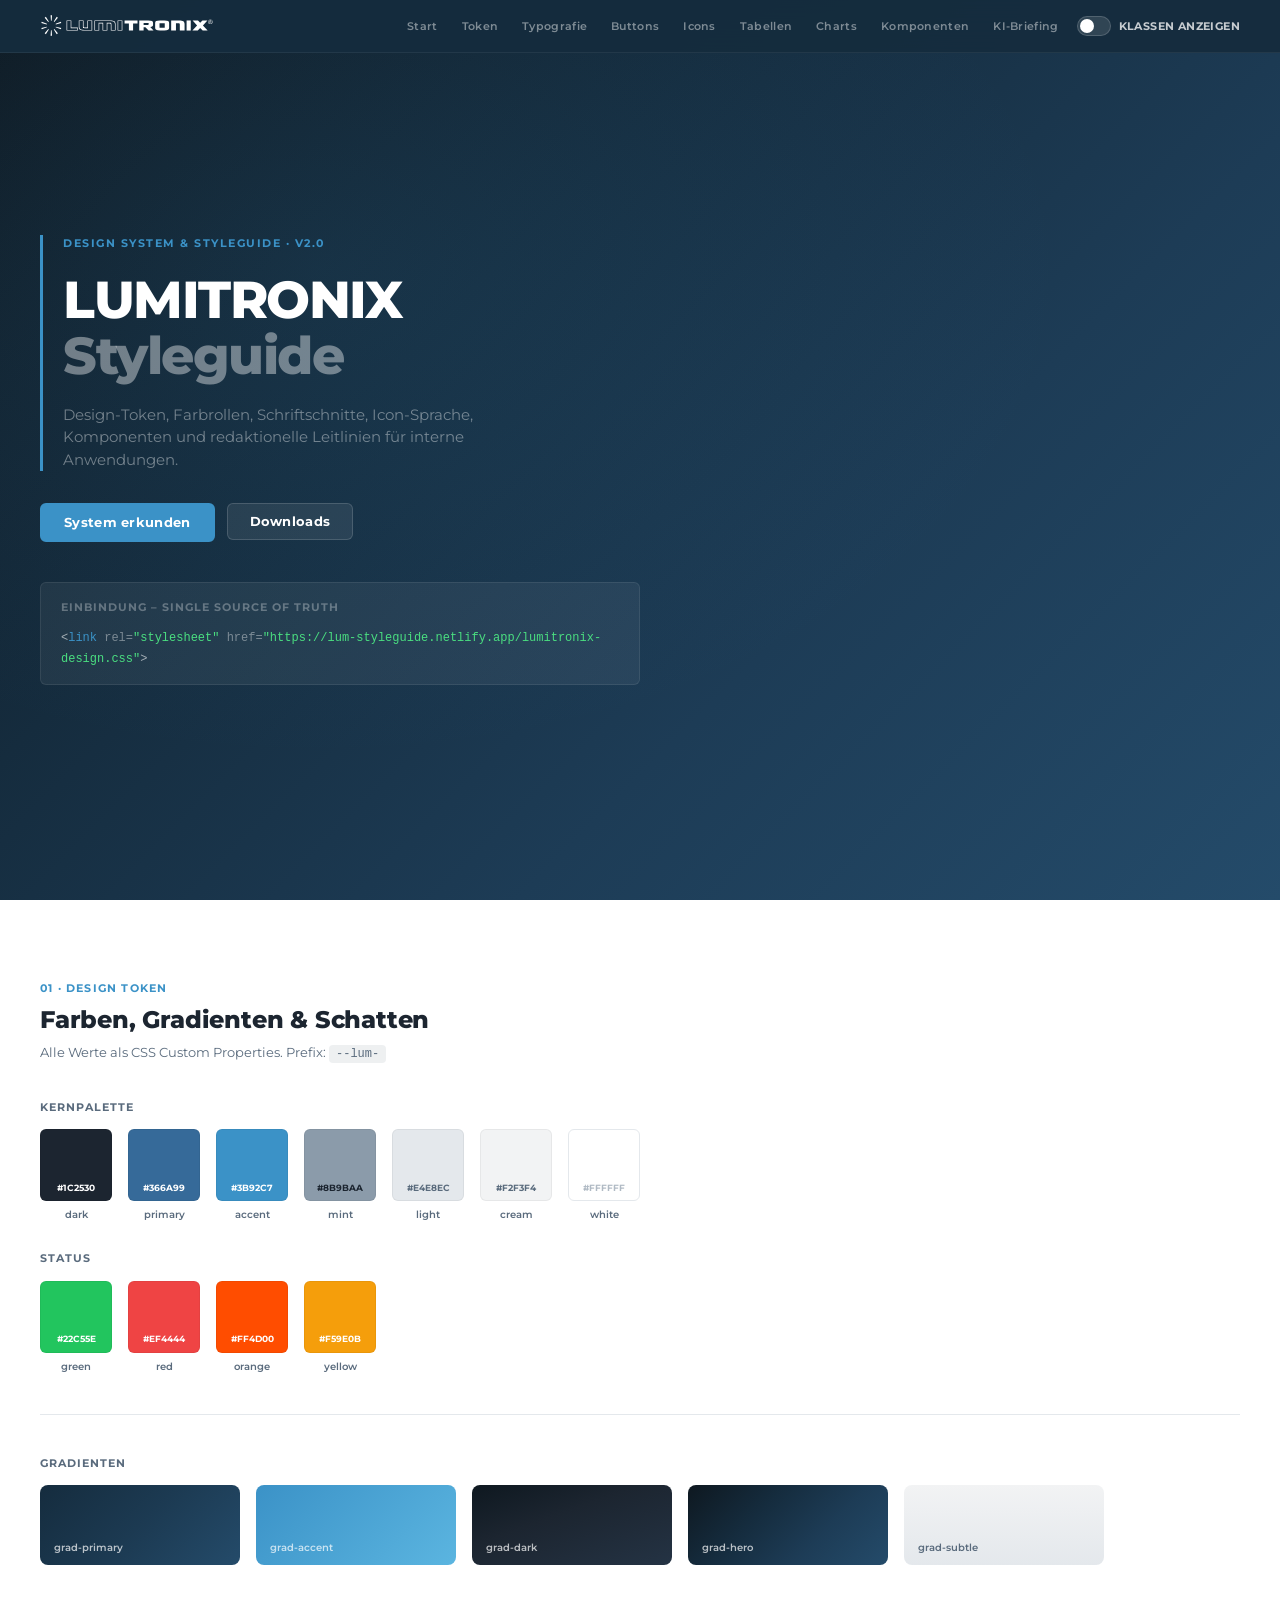
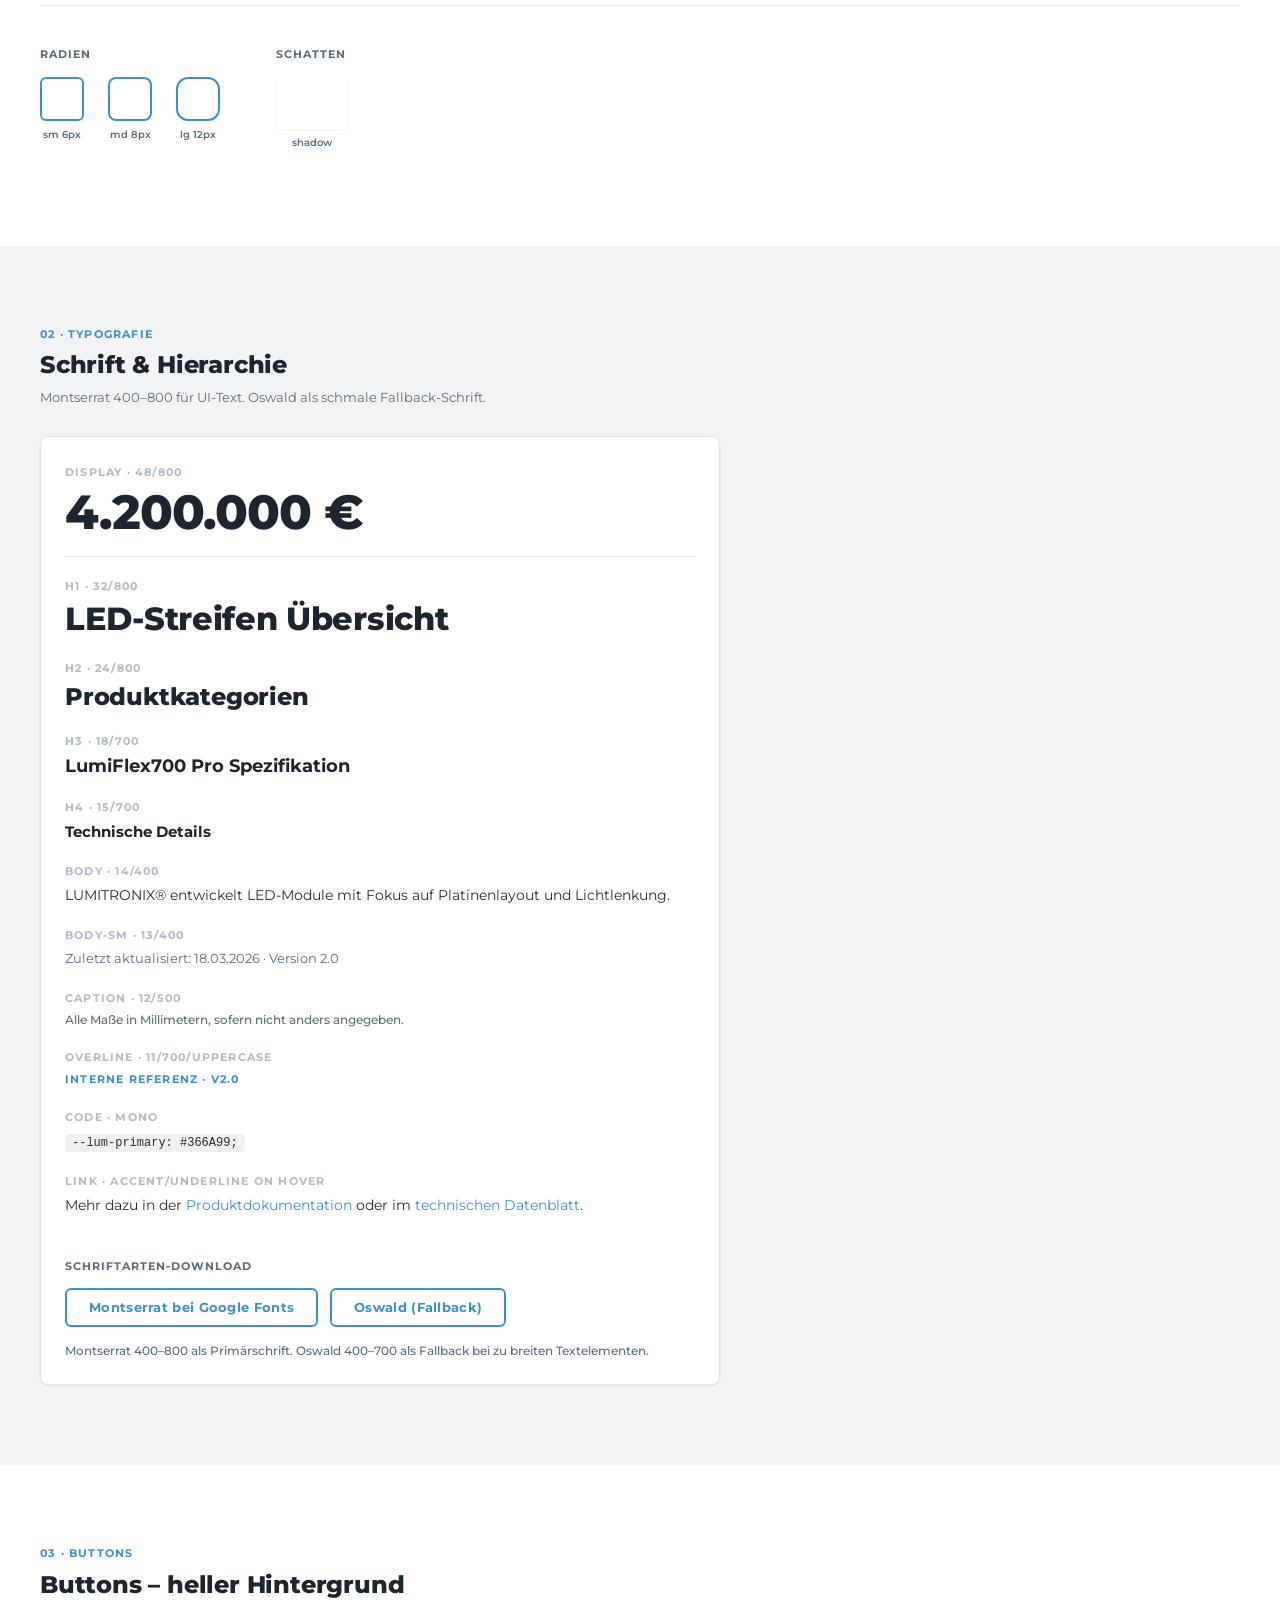
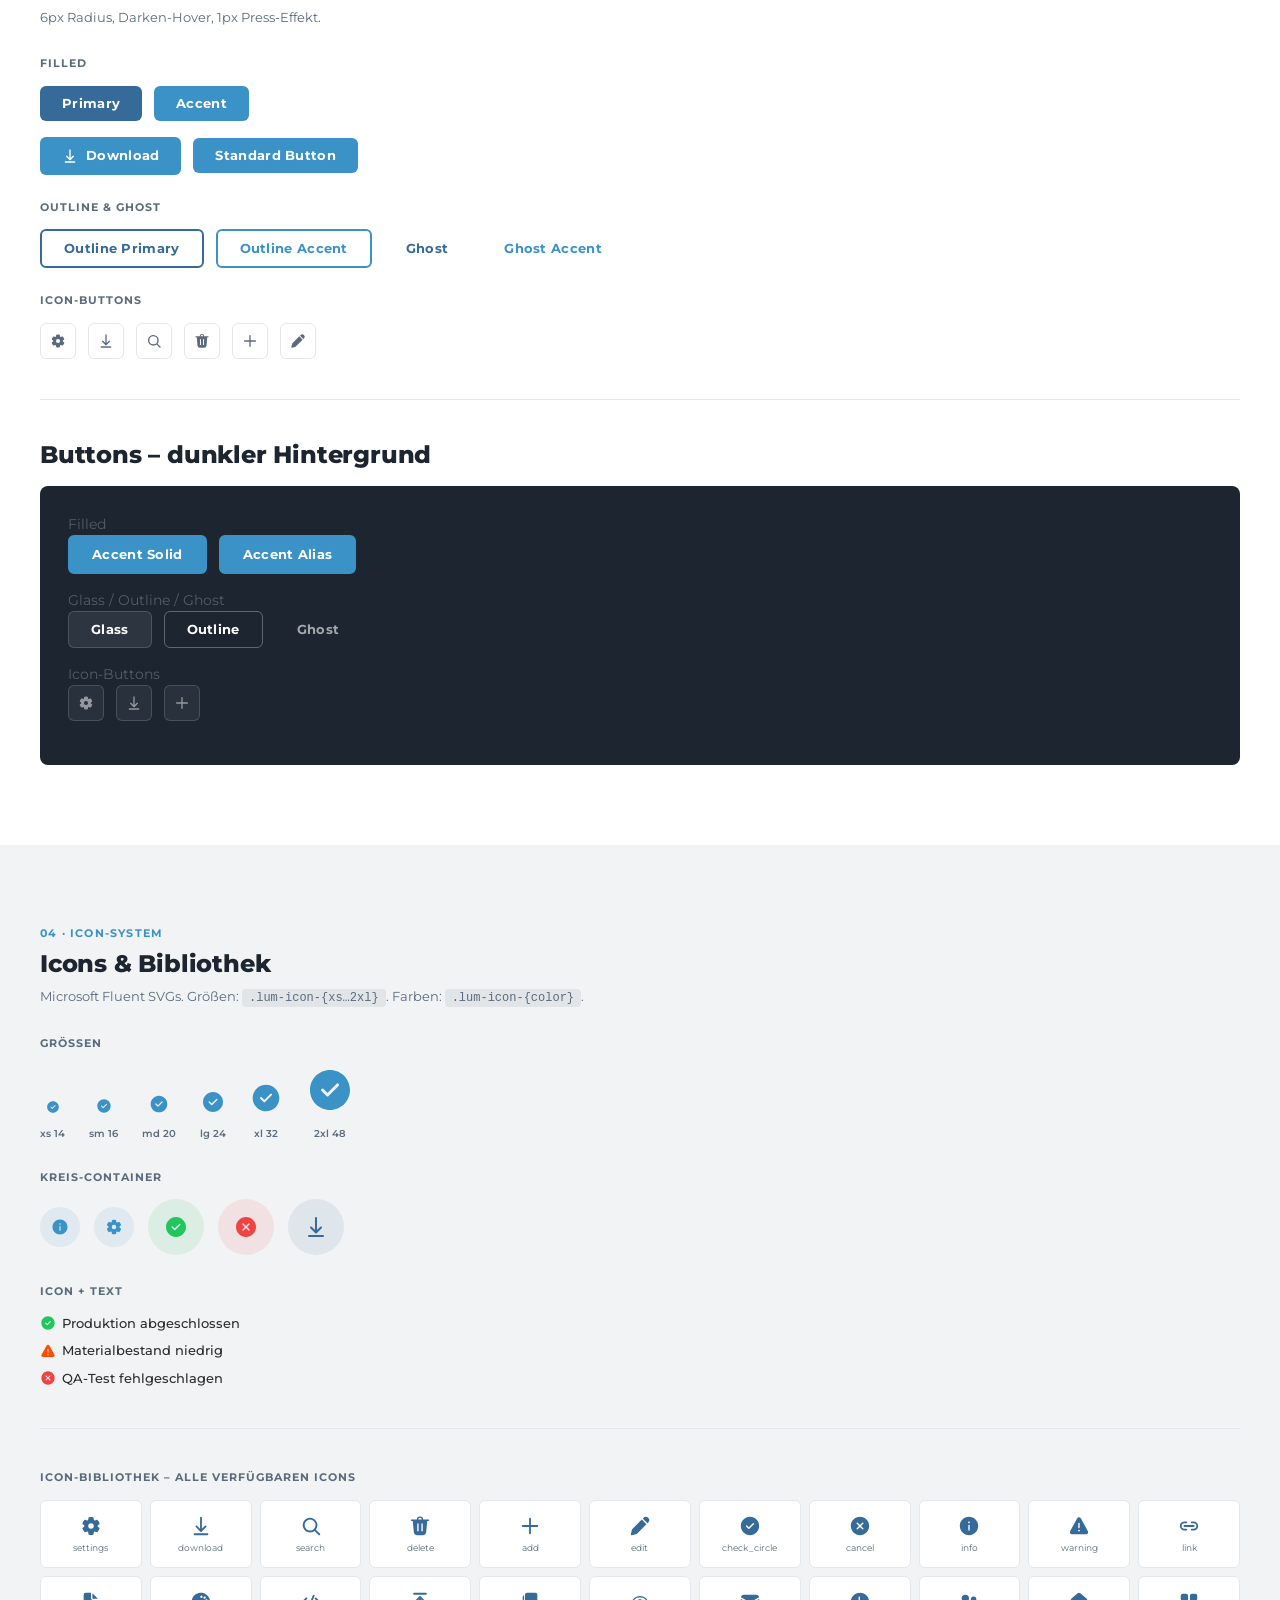
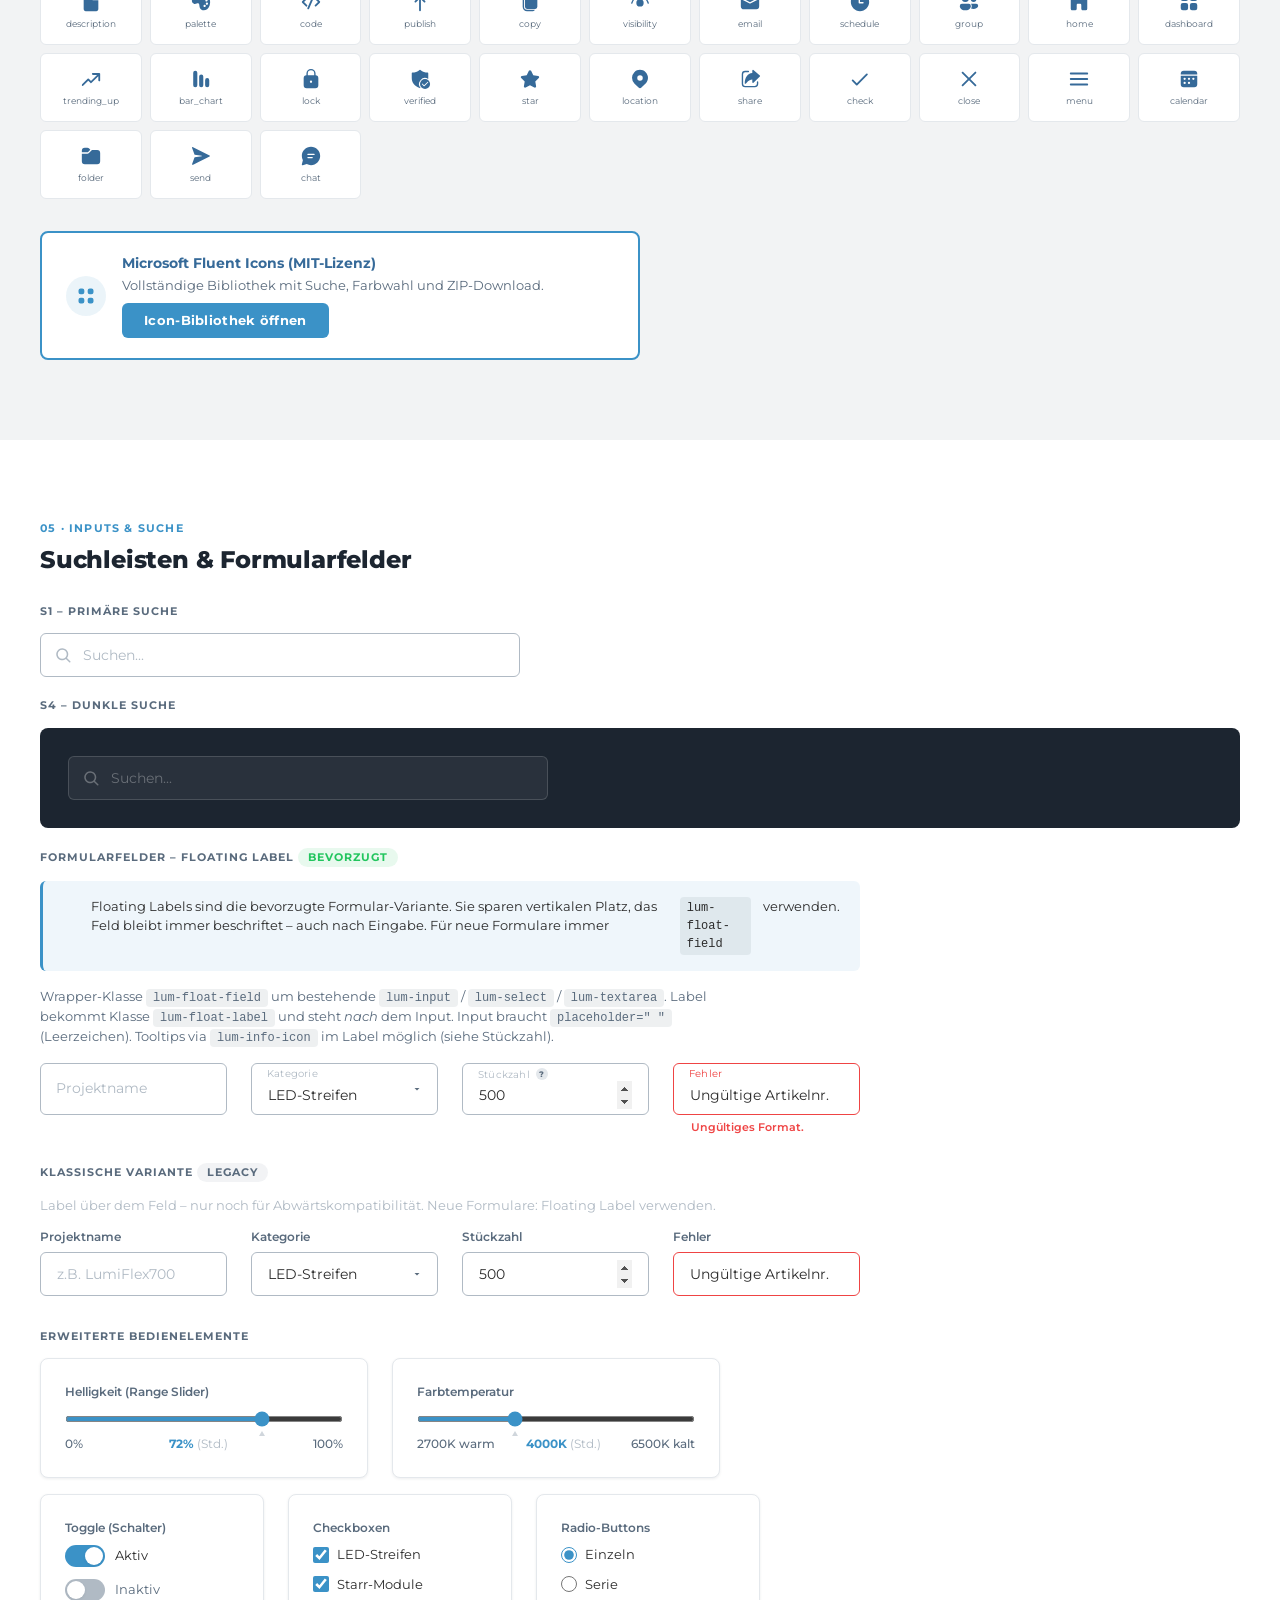
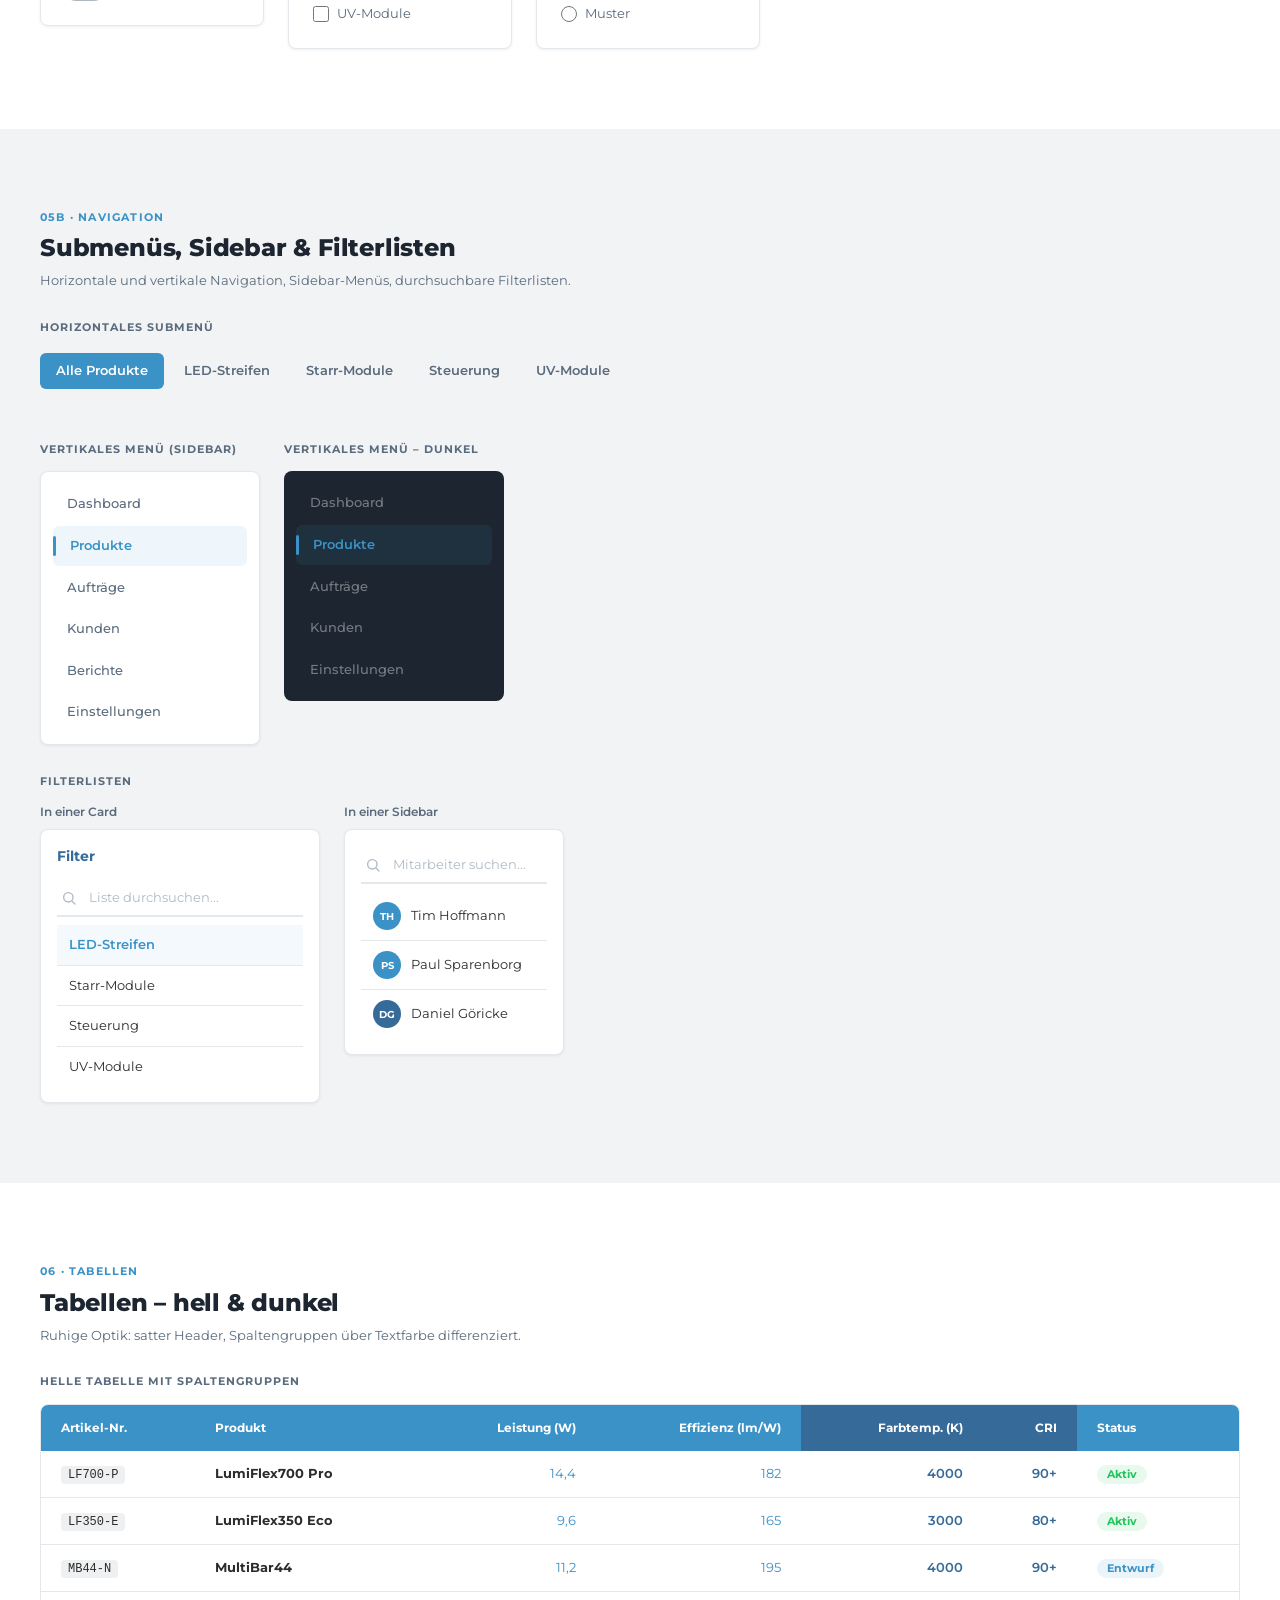
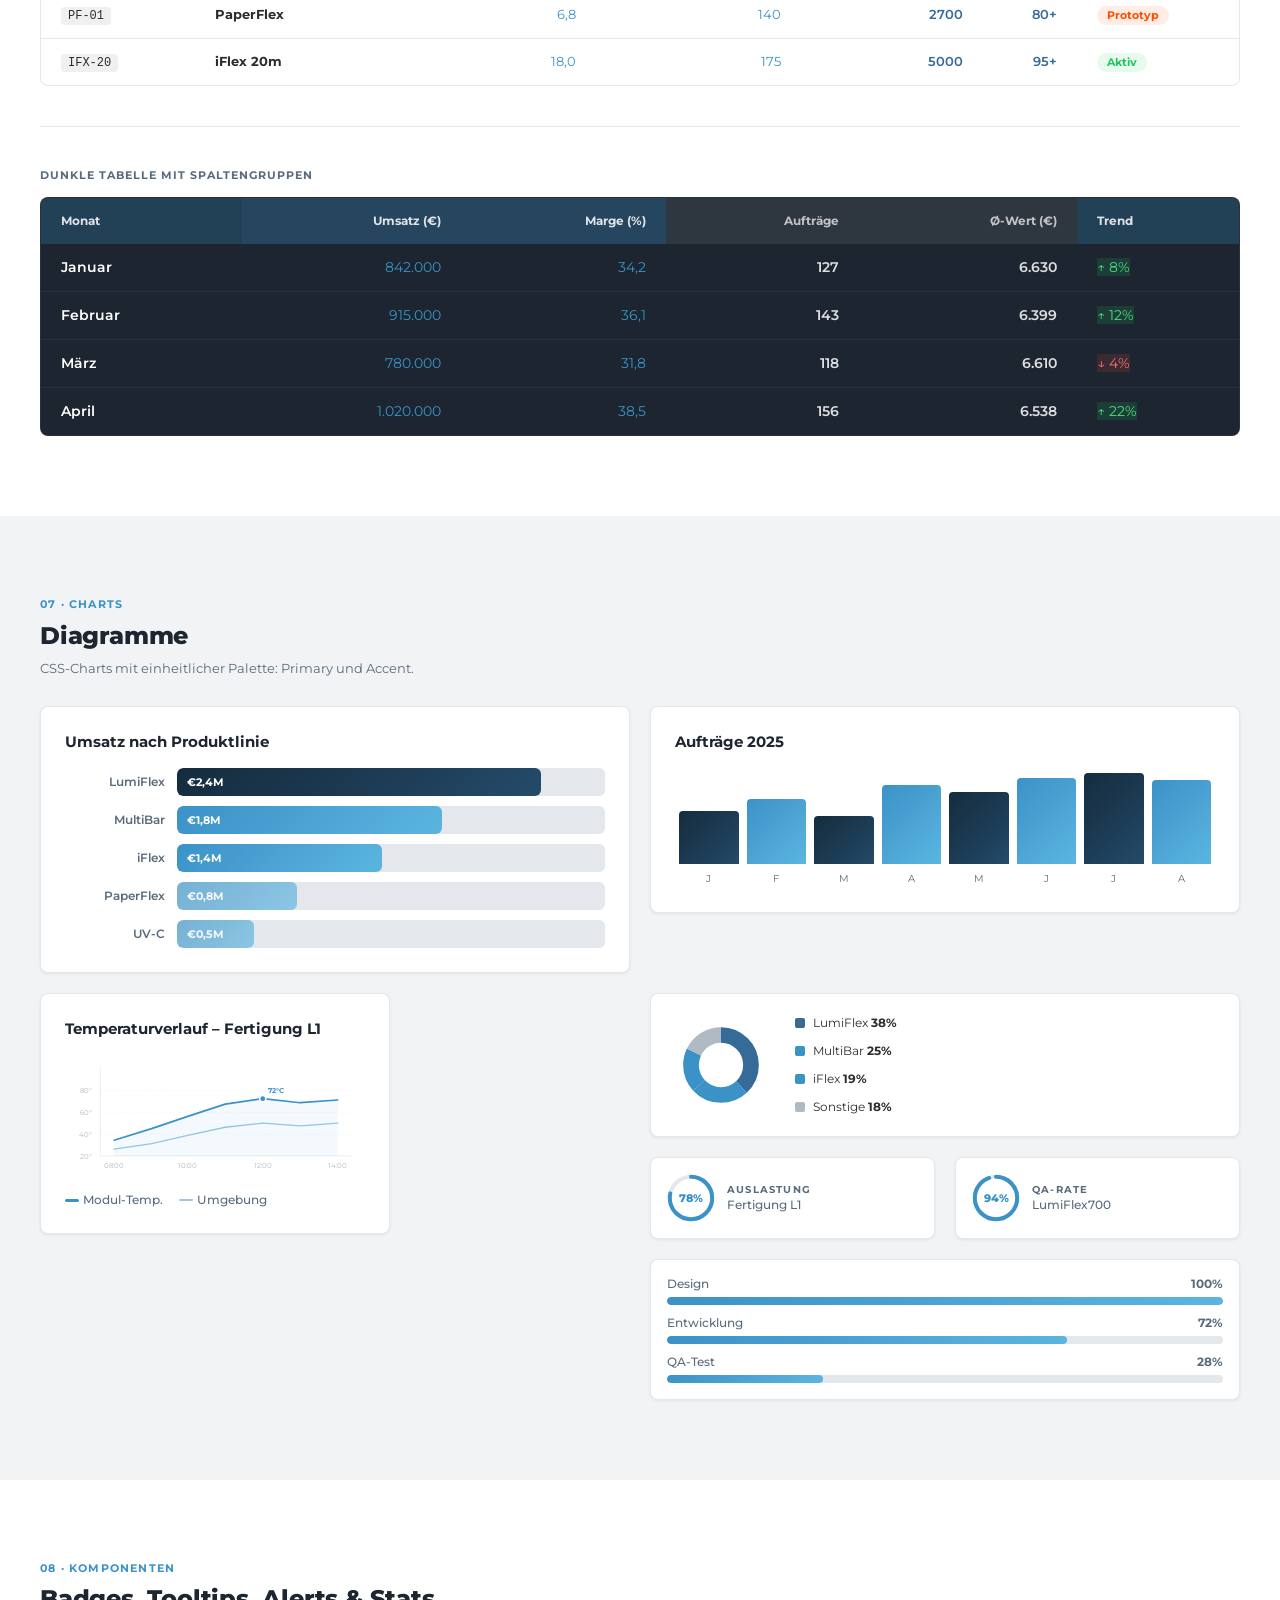
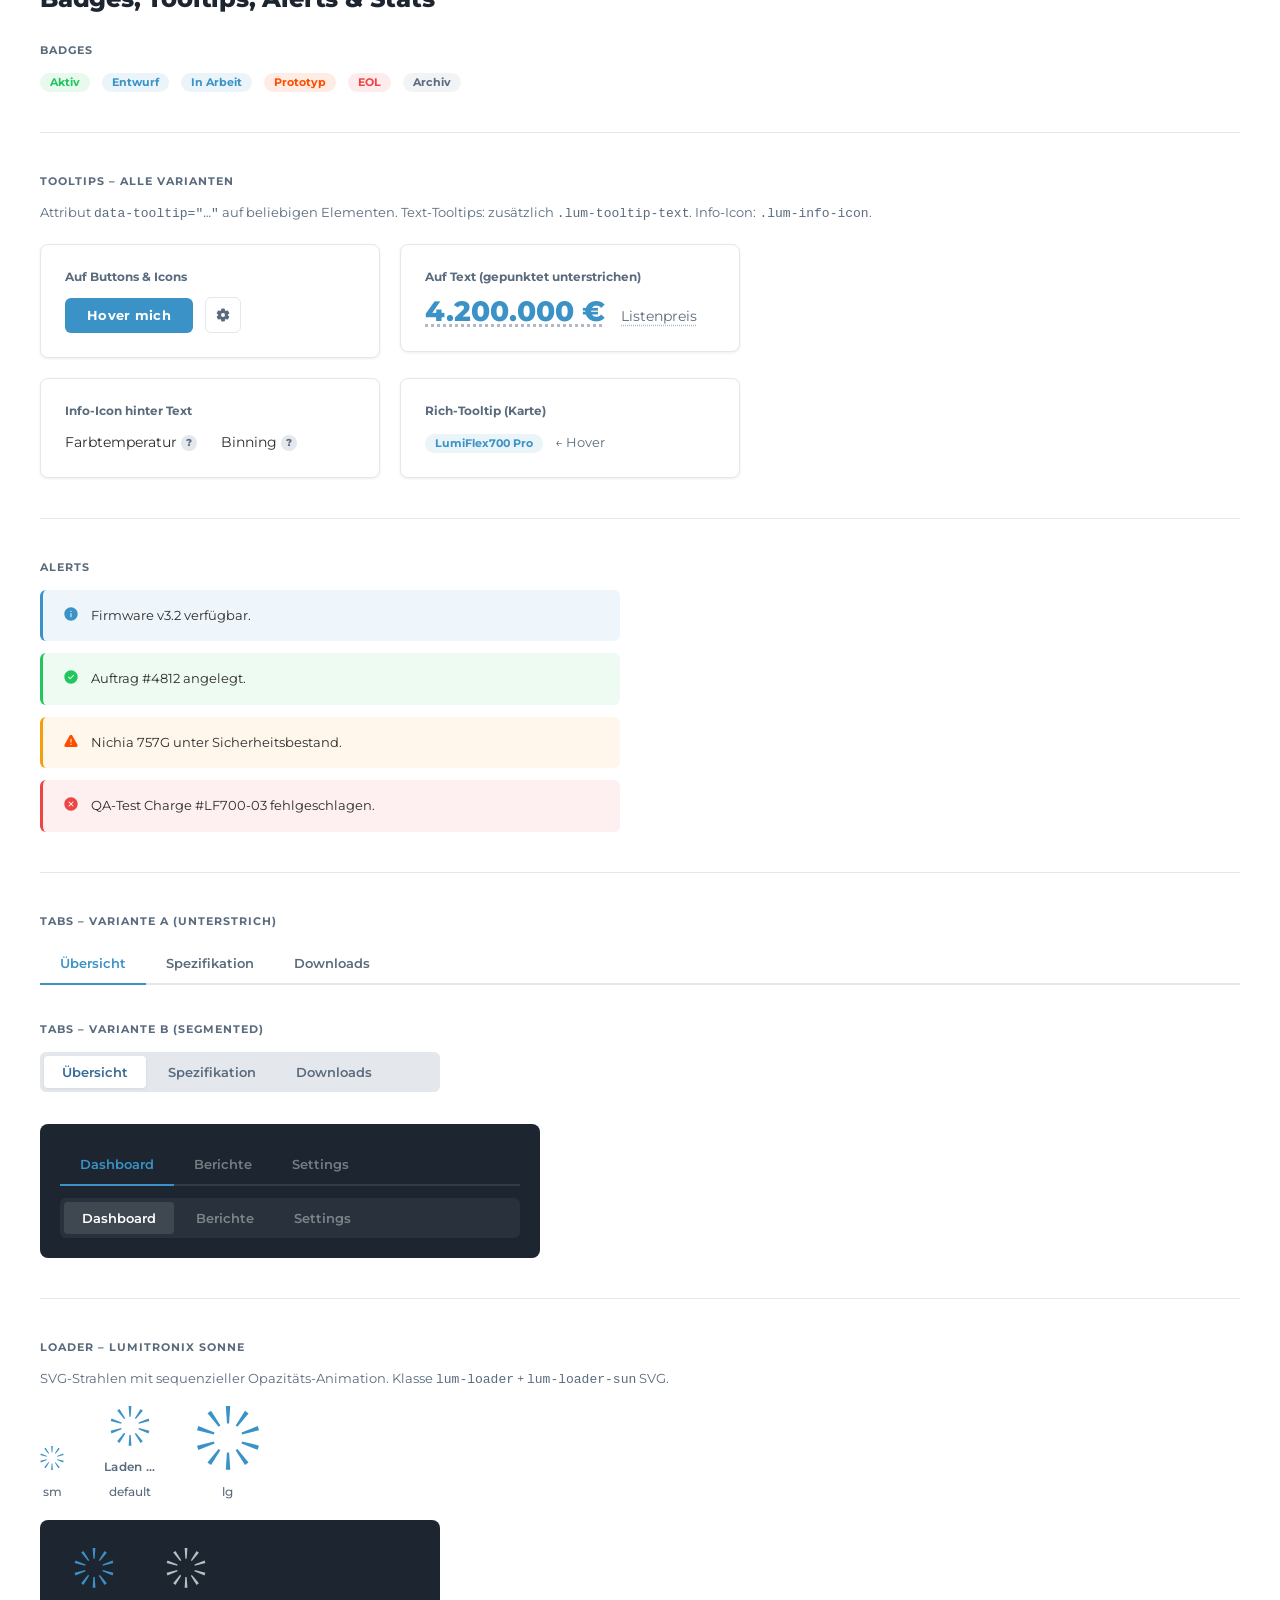
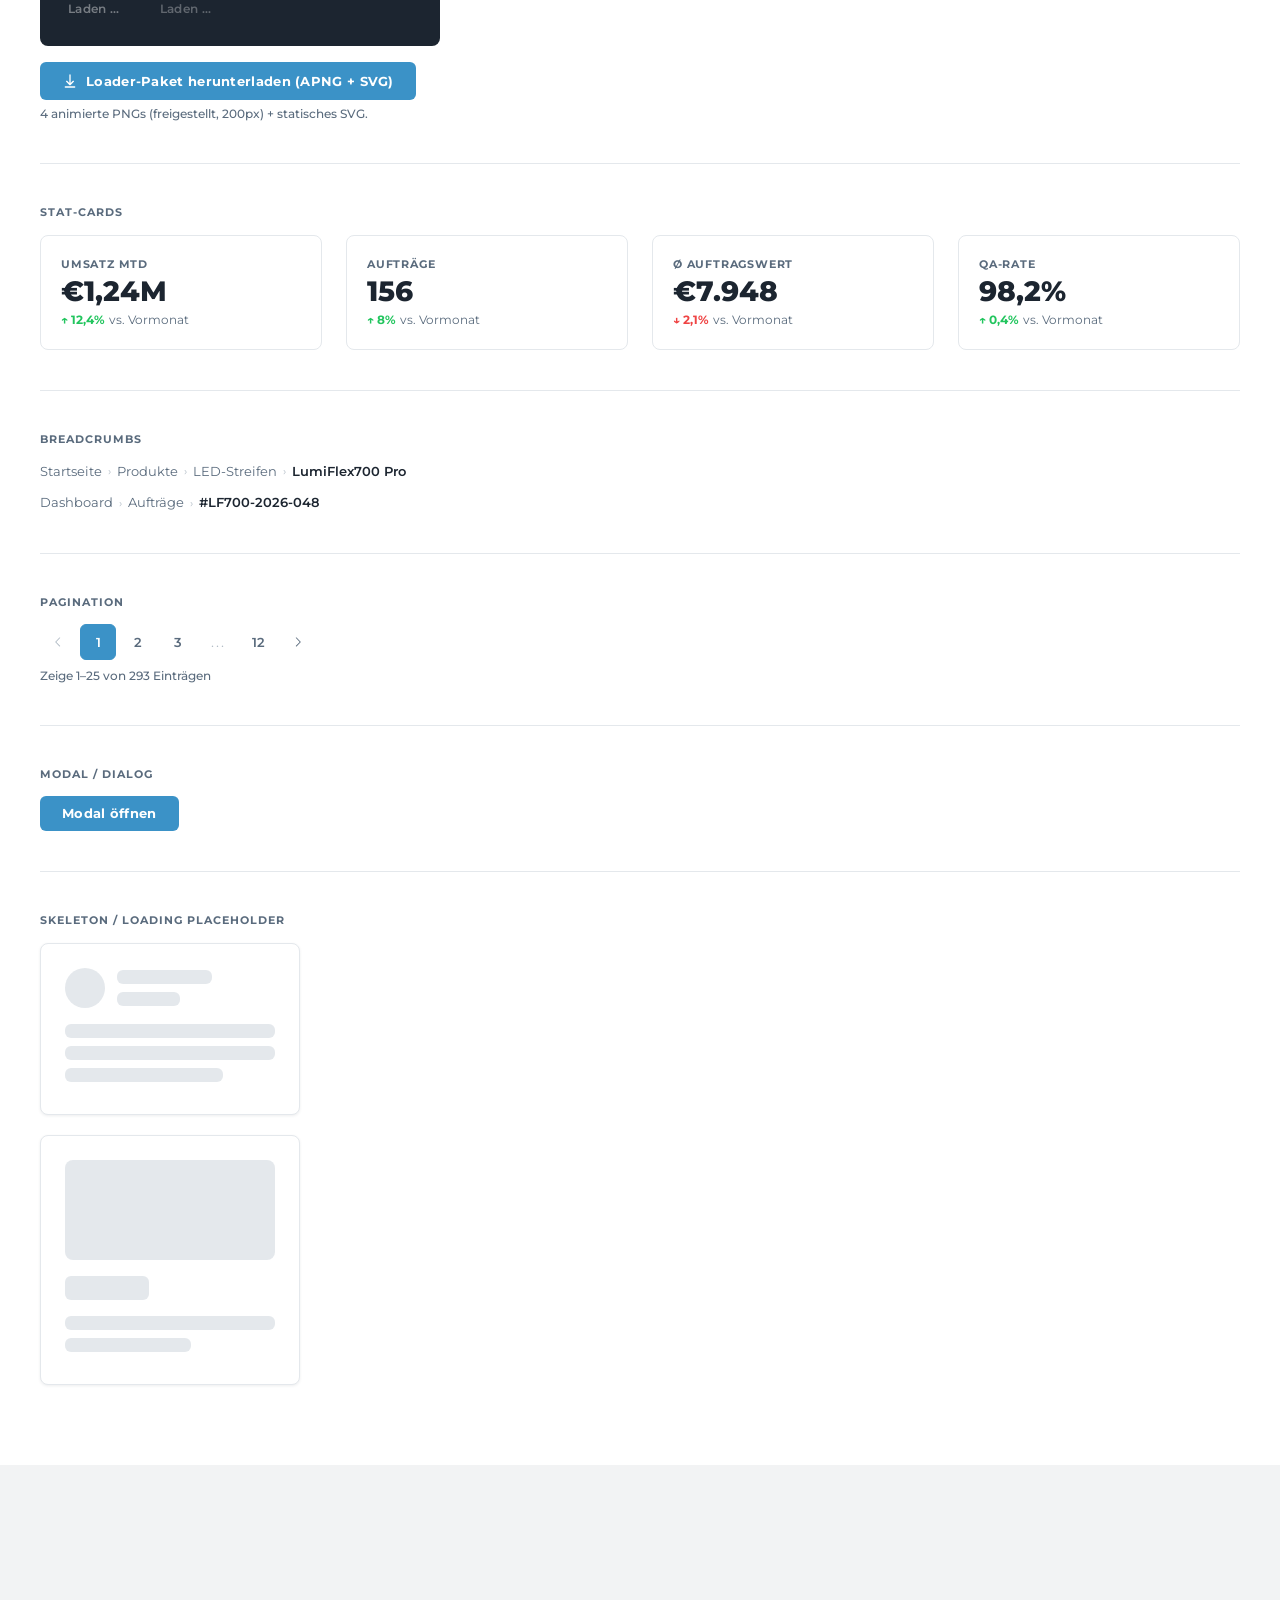
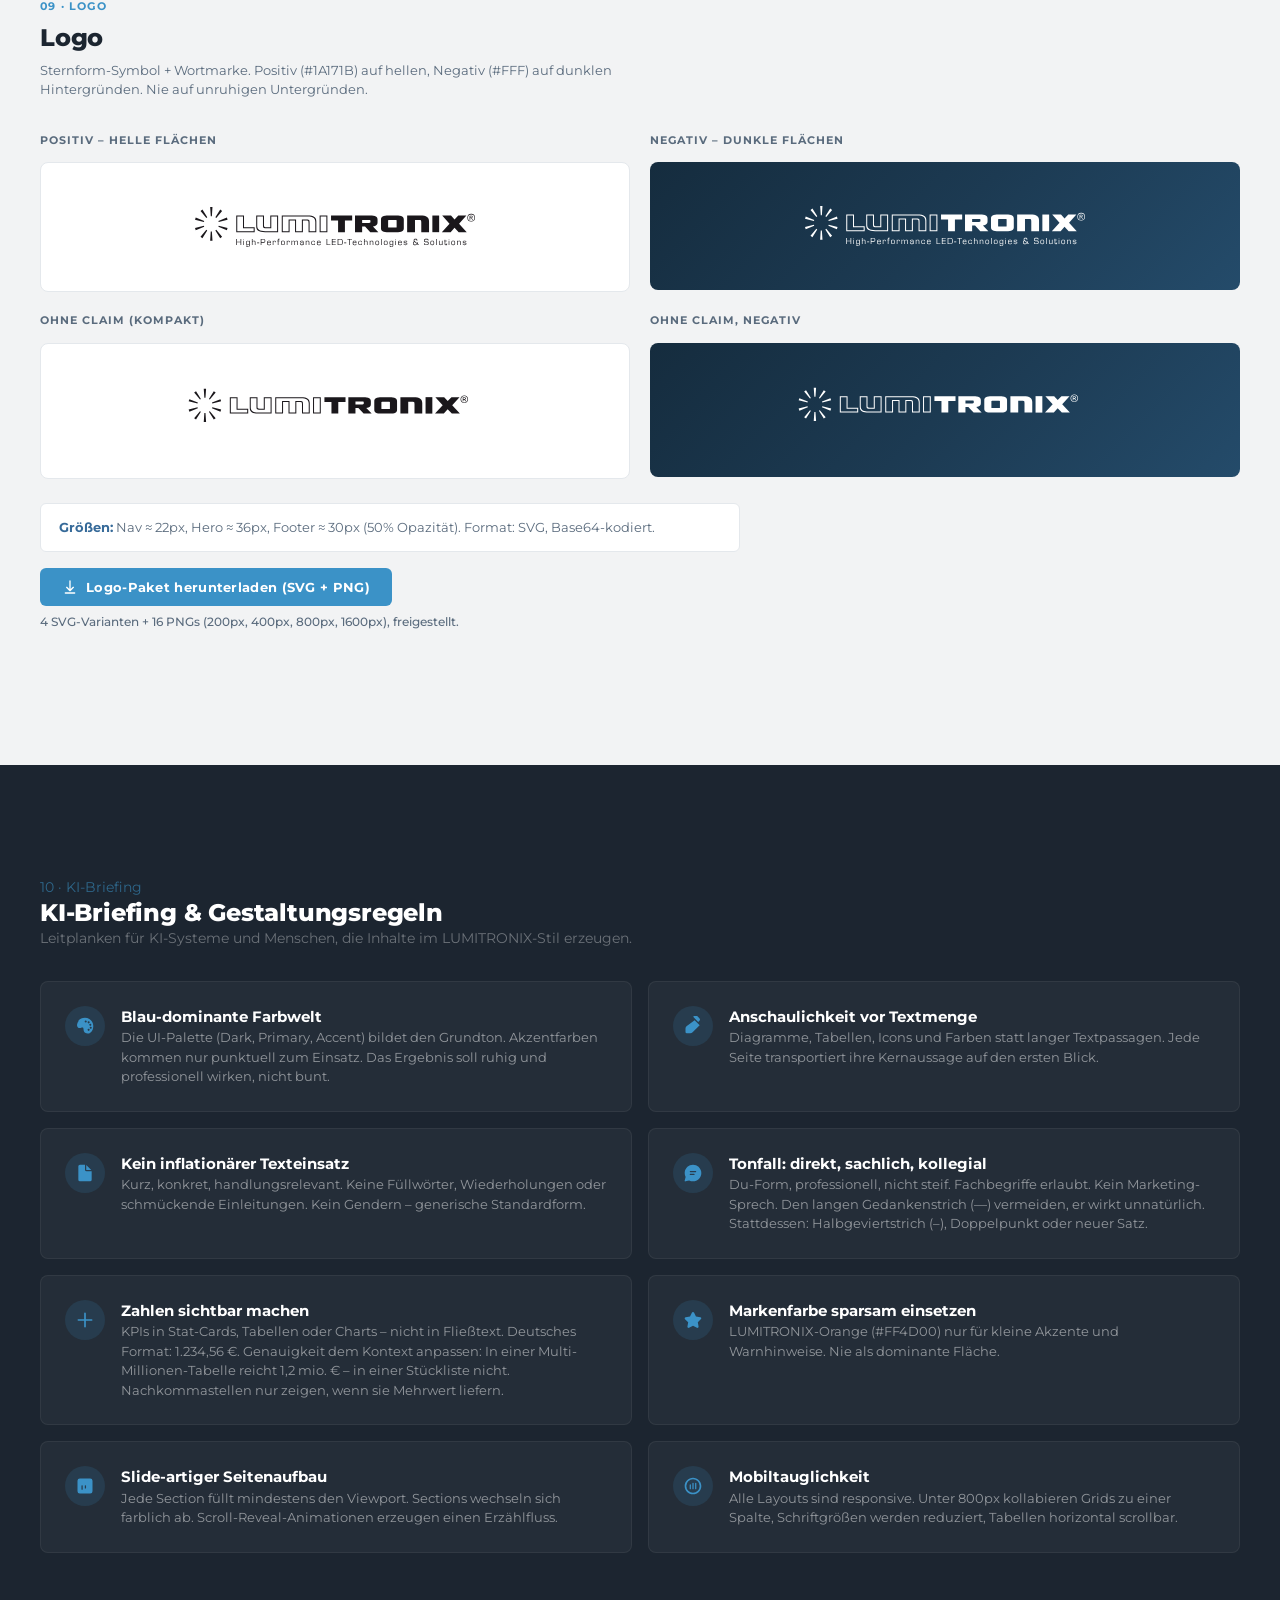
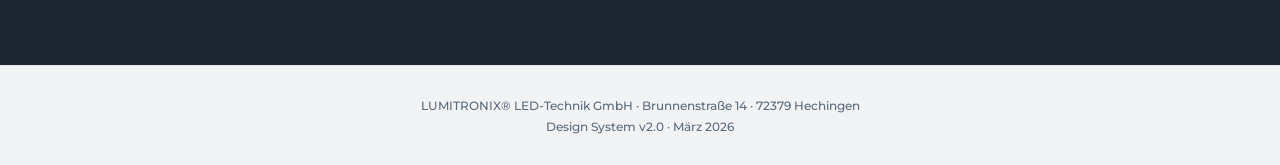
==== commit e01eb701: "Remove separate button radius demo" ====
--- a/index.html
+++ b/index.html
@@ -120,7 +120,6 @@
 <div class="sg-hr"></div>
 <div style="display:flex;gap:56px;flex-wrap:wrap">
 <div><div class="sg-lbl">Radien</div><div class="sg-row" style="gap:24px">
-<div style="text-align:center"><div style="width:44px;height:44px;border:2px solid var(--lum-accent);border-radius:var(--lum-radius-btn)"></div><div class="sg-sw-n">btn 6px</div></div>
 <div style="text-align:center"><div style="width:44px;height:44px;border:2px solid var(--lum-accent);border-radius:var(--lum-radius-sm)"></div><div class="sg-sw-n">sm 6px</div></div>
 <div style="text-align:center"><div style="width:44px;height:44px;border:2px solid var(--lum-accent);border-radius:var(--lum-radius-md)"></div><div class="sg-sw-n">md 8px</div></div>
 <div style="text-align:center"><div style="width:44px;height:44px;border:2px solid var(--lum-accent);border-radius:var(--lum-radius-lg)"></div><div class="sg-sw-n">lg 12px</div></div>
--- a/lumitronix-design.css
+++ b/lumitronix-design.css
@@ -31,7 +31,7 @@
   --lum-yellow:   #F59E0B;
 
   /* Radien */
-  --lum-radius-btn: 6px;   /* Buttons, Inputs, Badges */
+  --lum-radius-btn: var(--lum-radius-sm);   /* Buttons, Inputs, Badges */
   --lum-radius-sm:  6px;   /* Icon-Buttons, Tags, kleine Elemente */
   --lum-radius-md:  8px;   /* Cards, Alerts, Tabellen */
   --lum-radius-lg:  12px;  /* Große Container, Hero-Boxen */
@@ -432,7 +432,7 @@
 .lum-float-field .lum-select ~ .lum-float-label {
   top: 6px;
   transform: none;
-  font-size: 10px; font-weight: 600;
+  font-size: 10px; font-weight: 400;
   letter-spacing: .2px;
   color: var(--lum-lgray);
   line-height: 1;
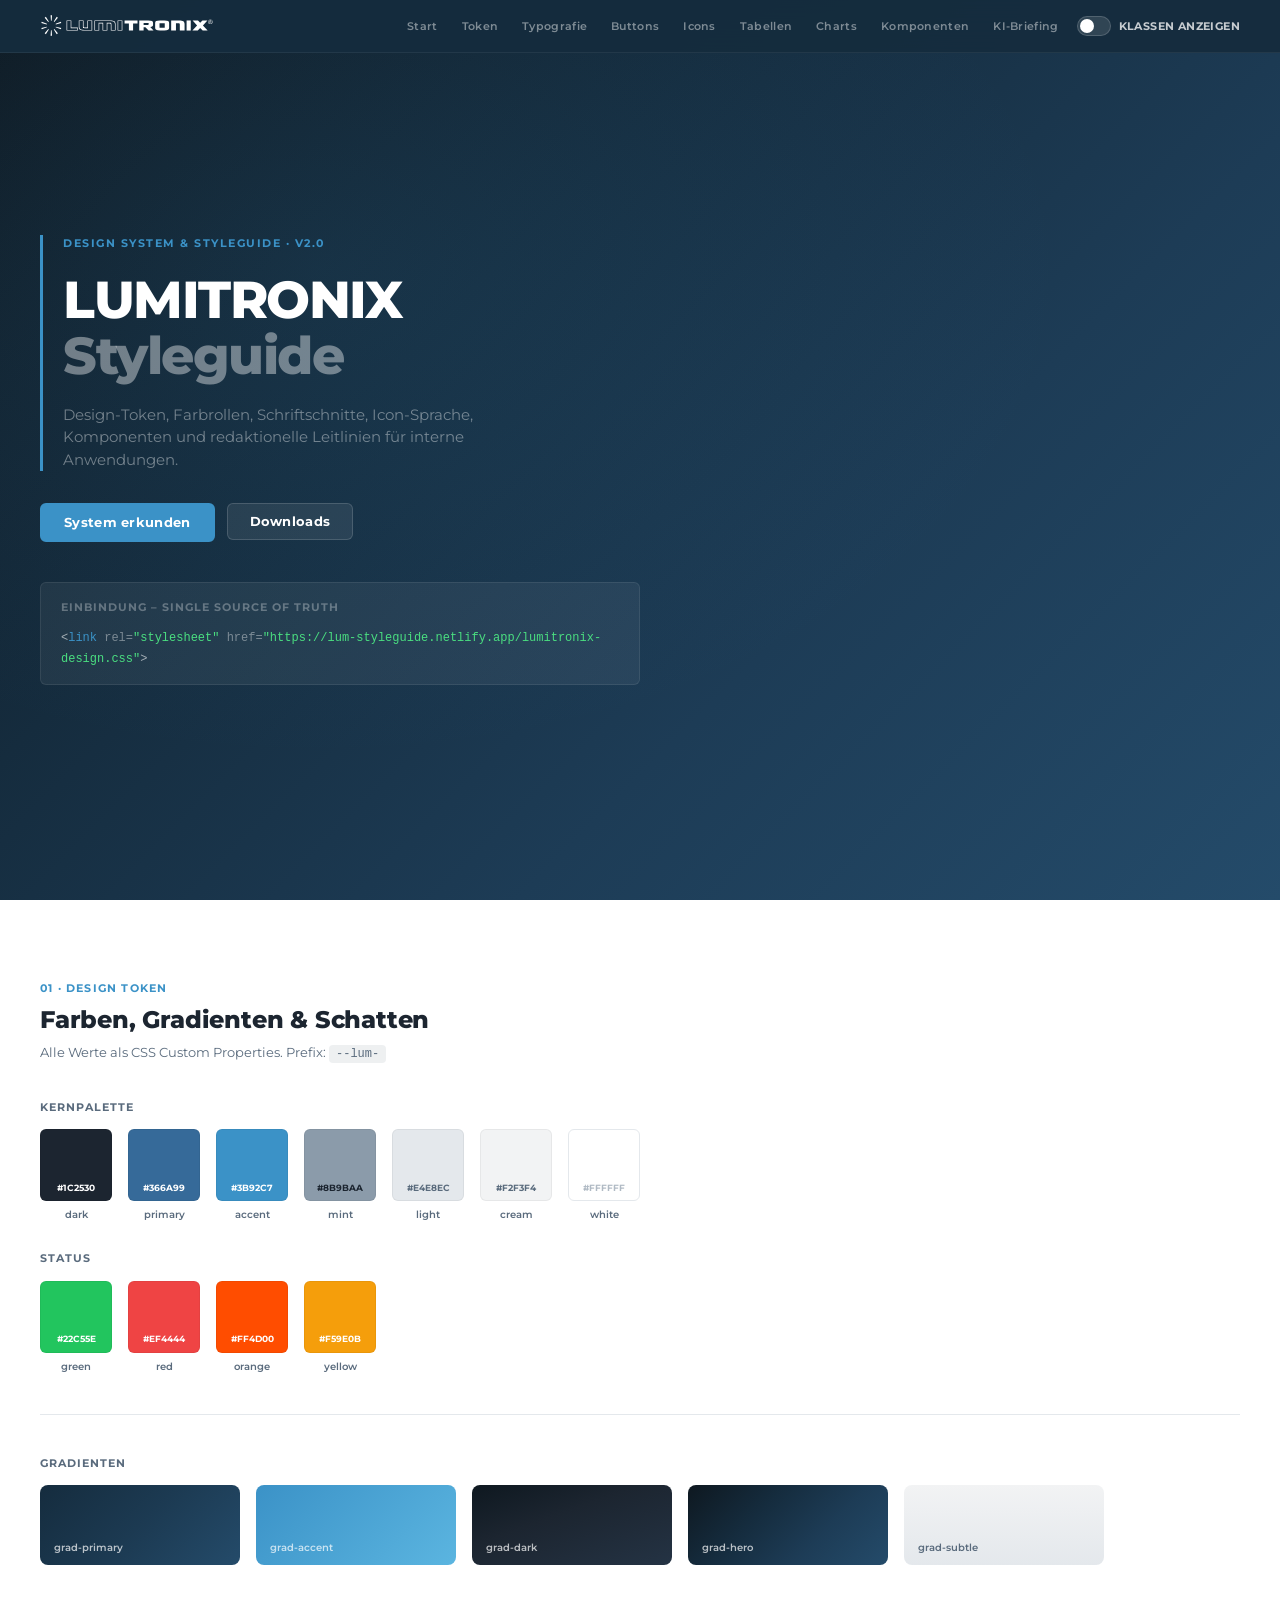
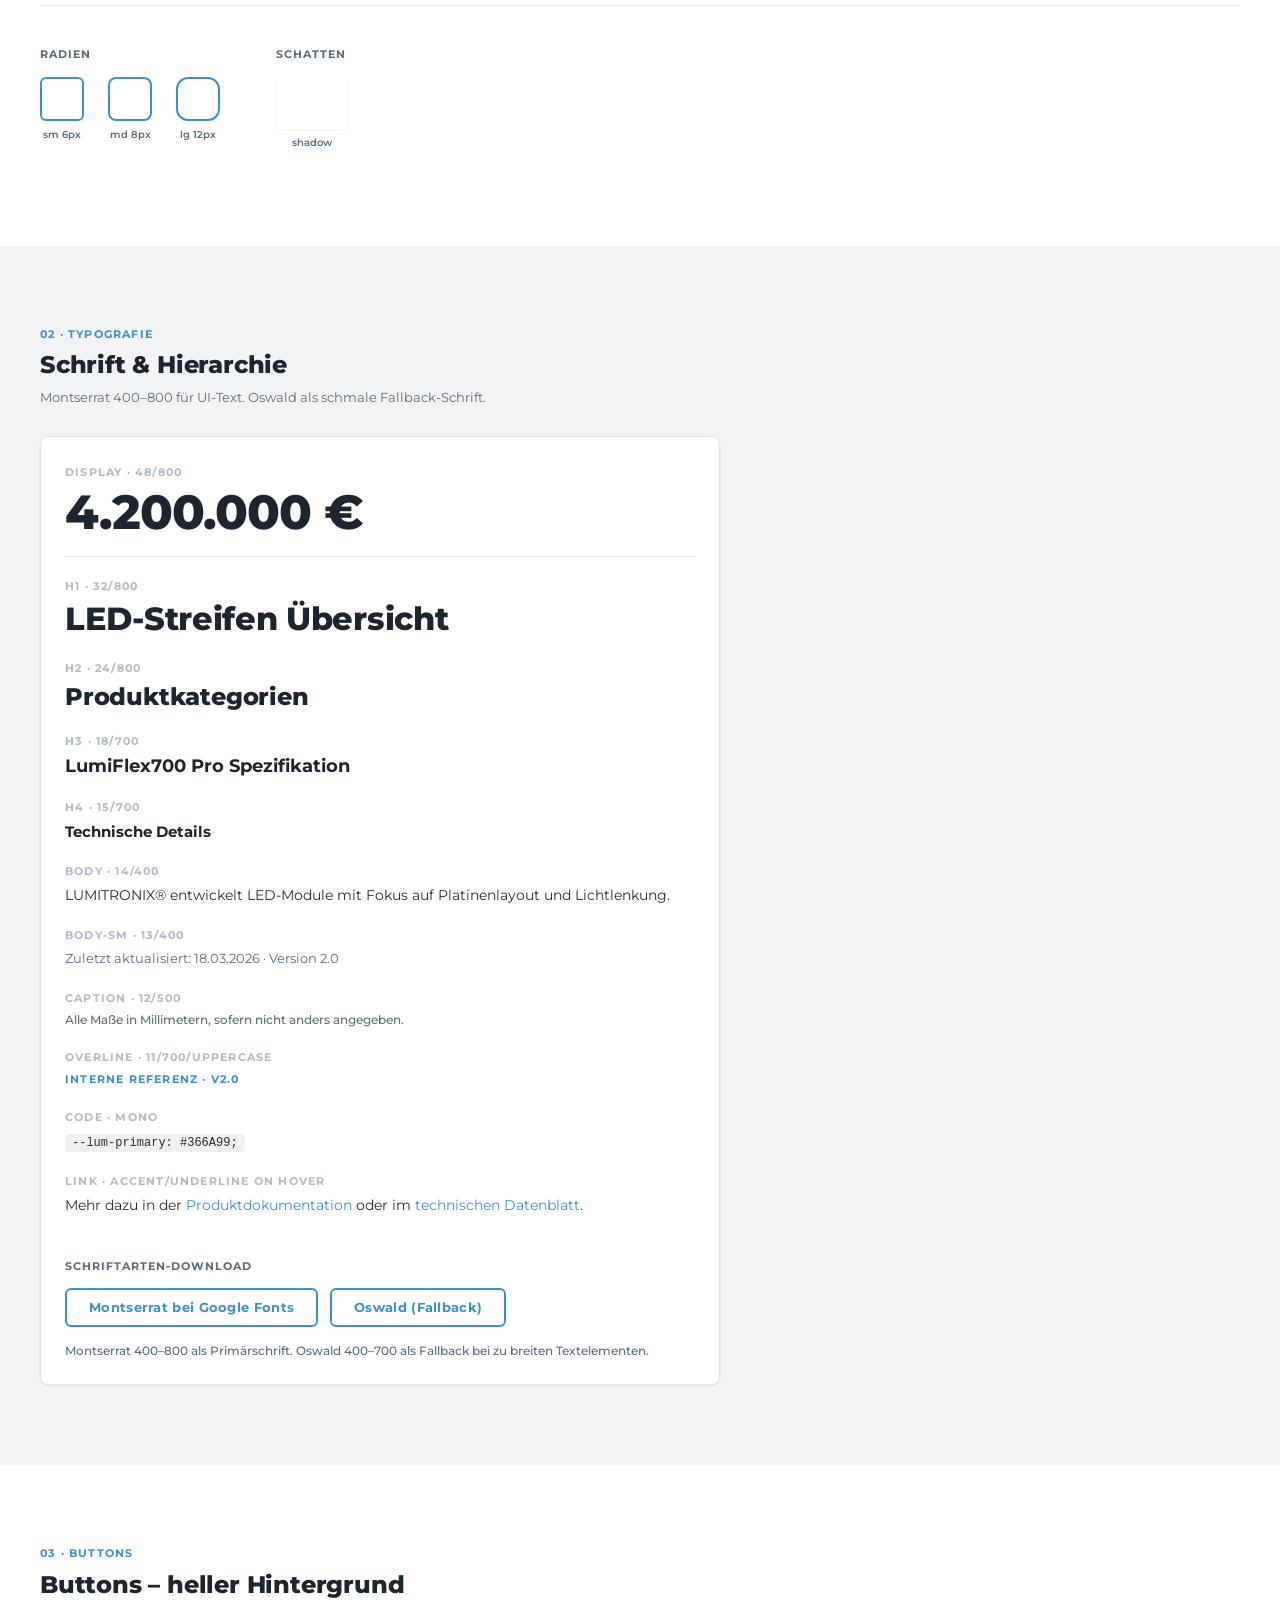
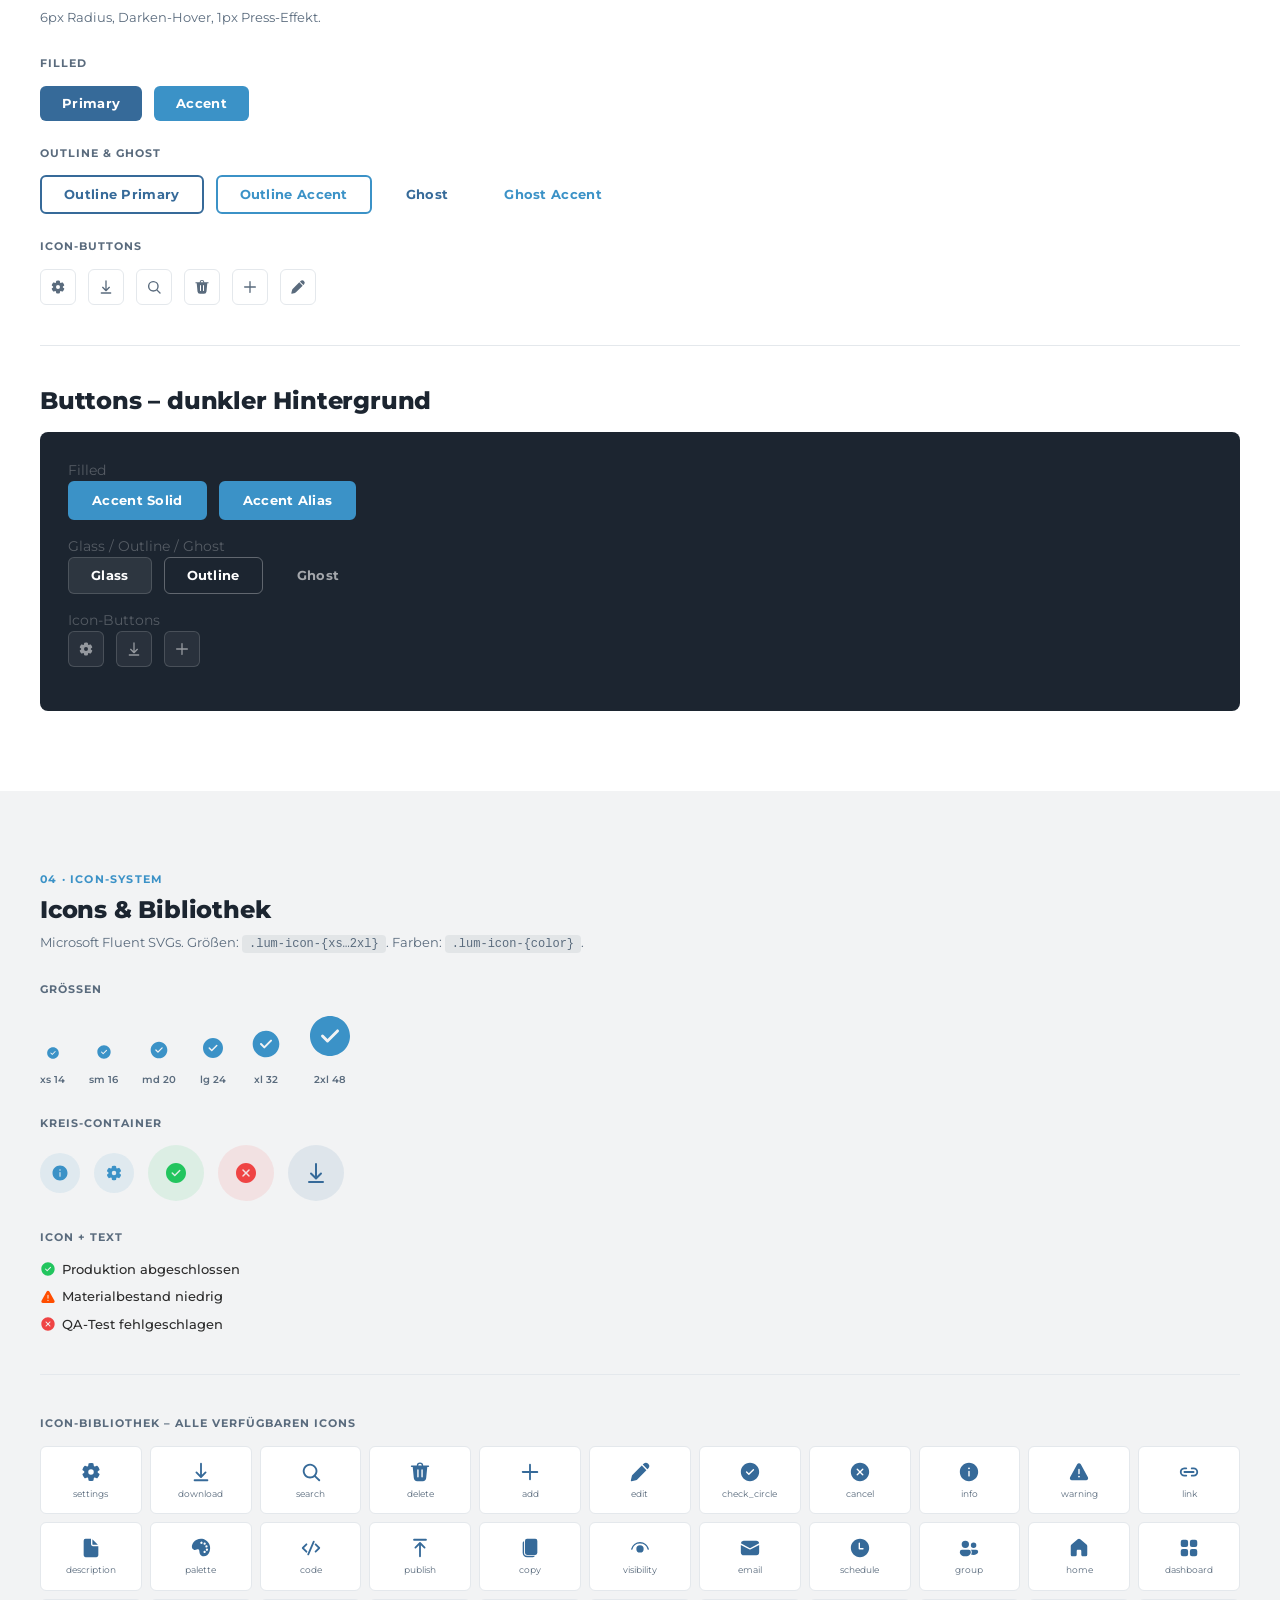
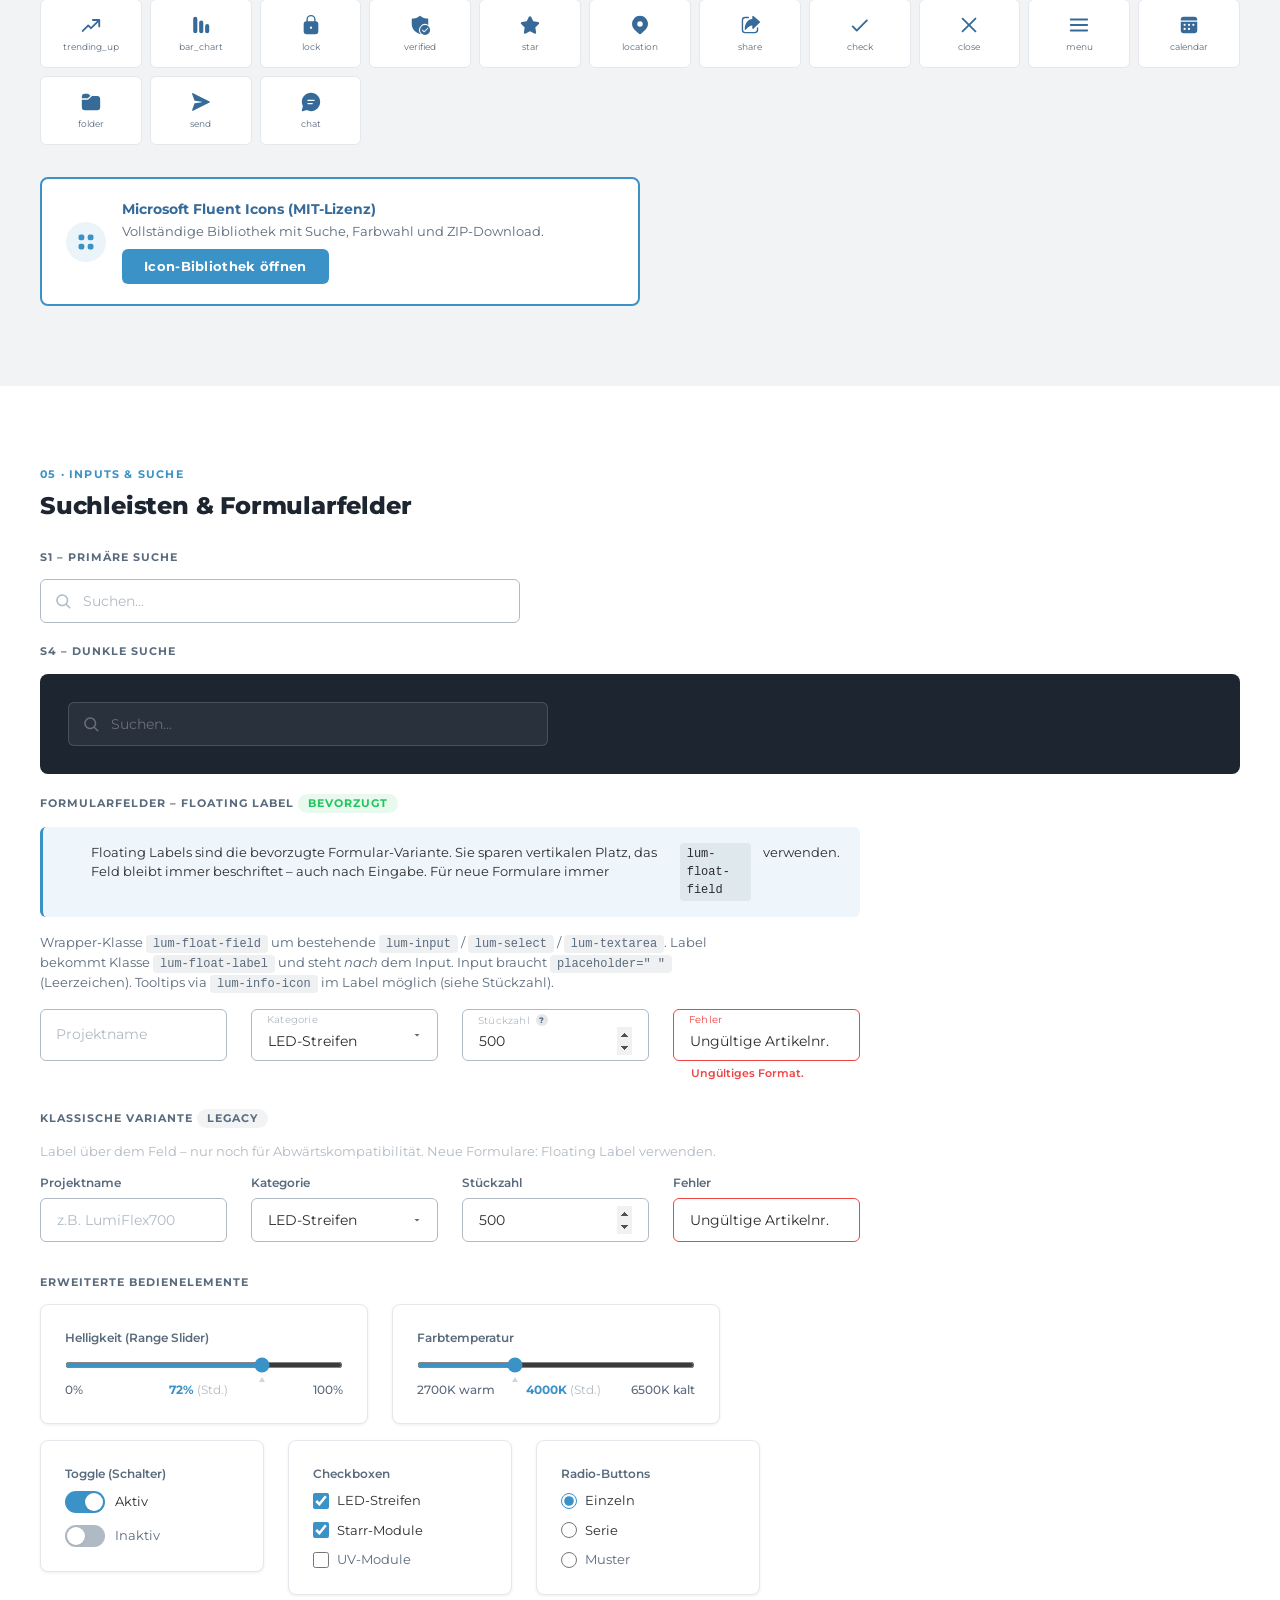
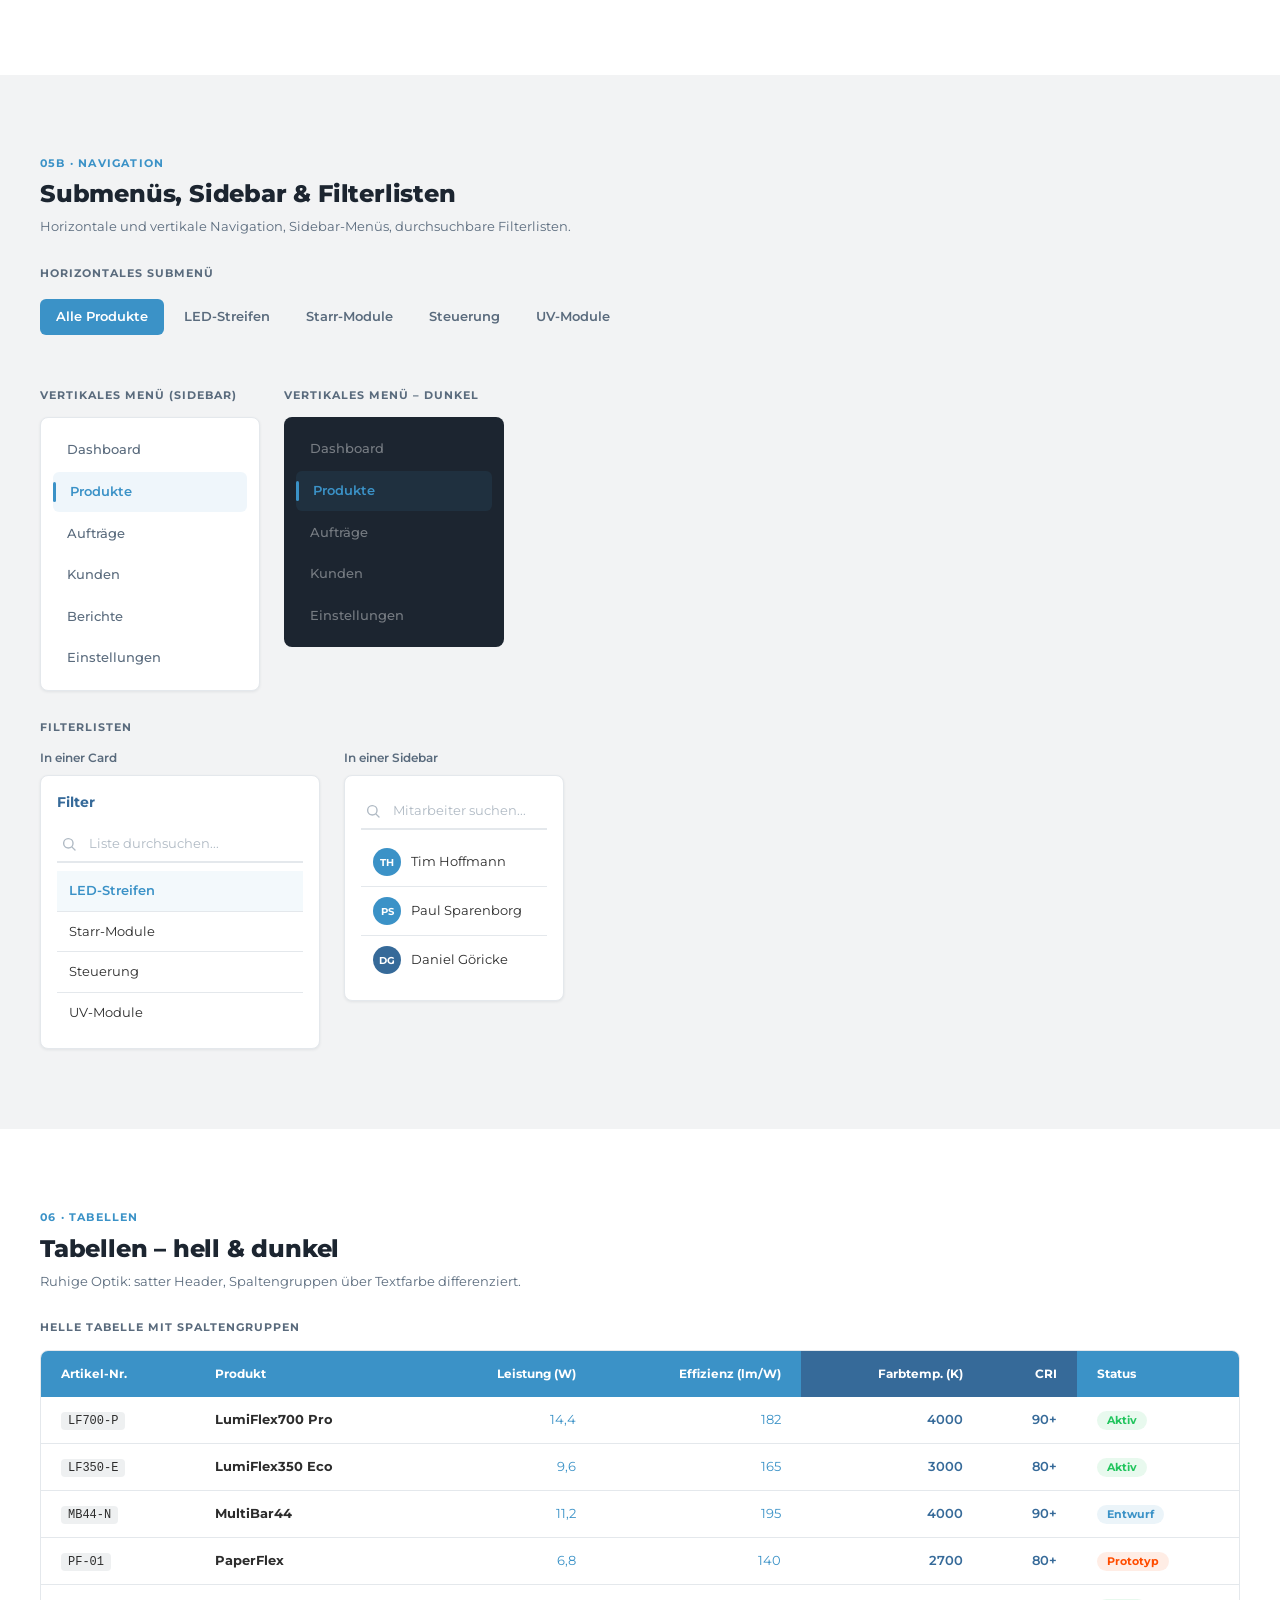
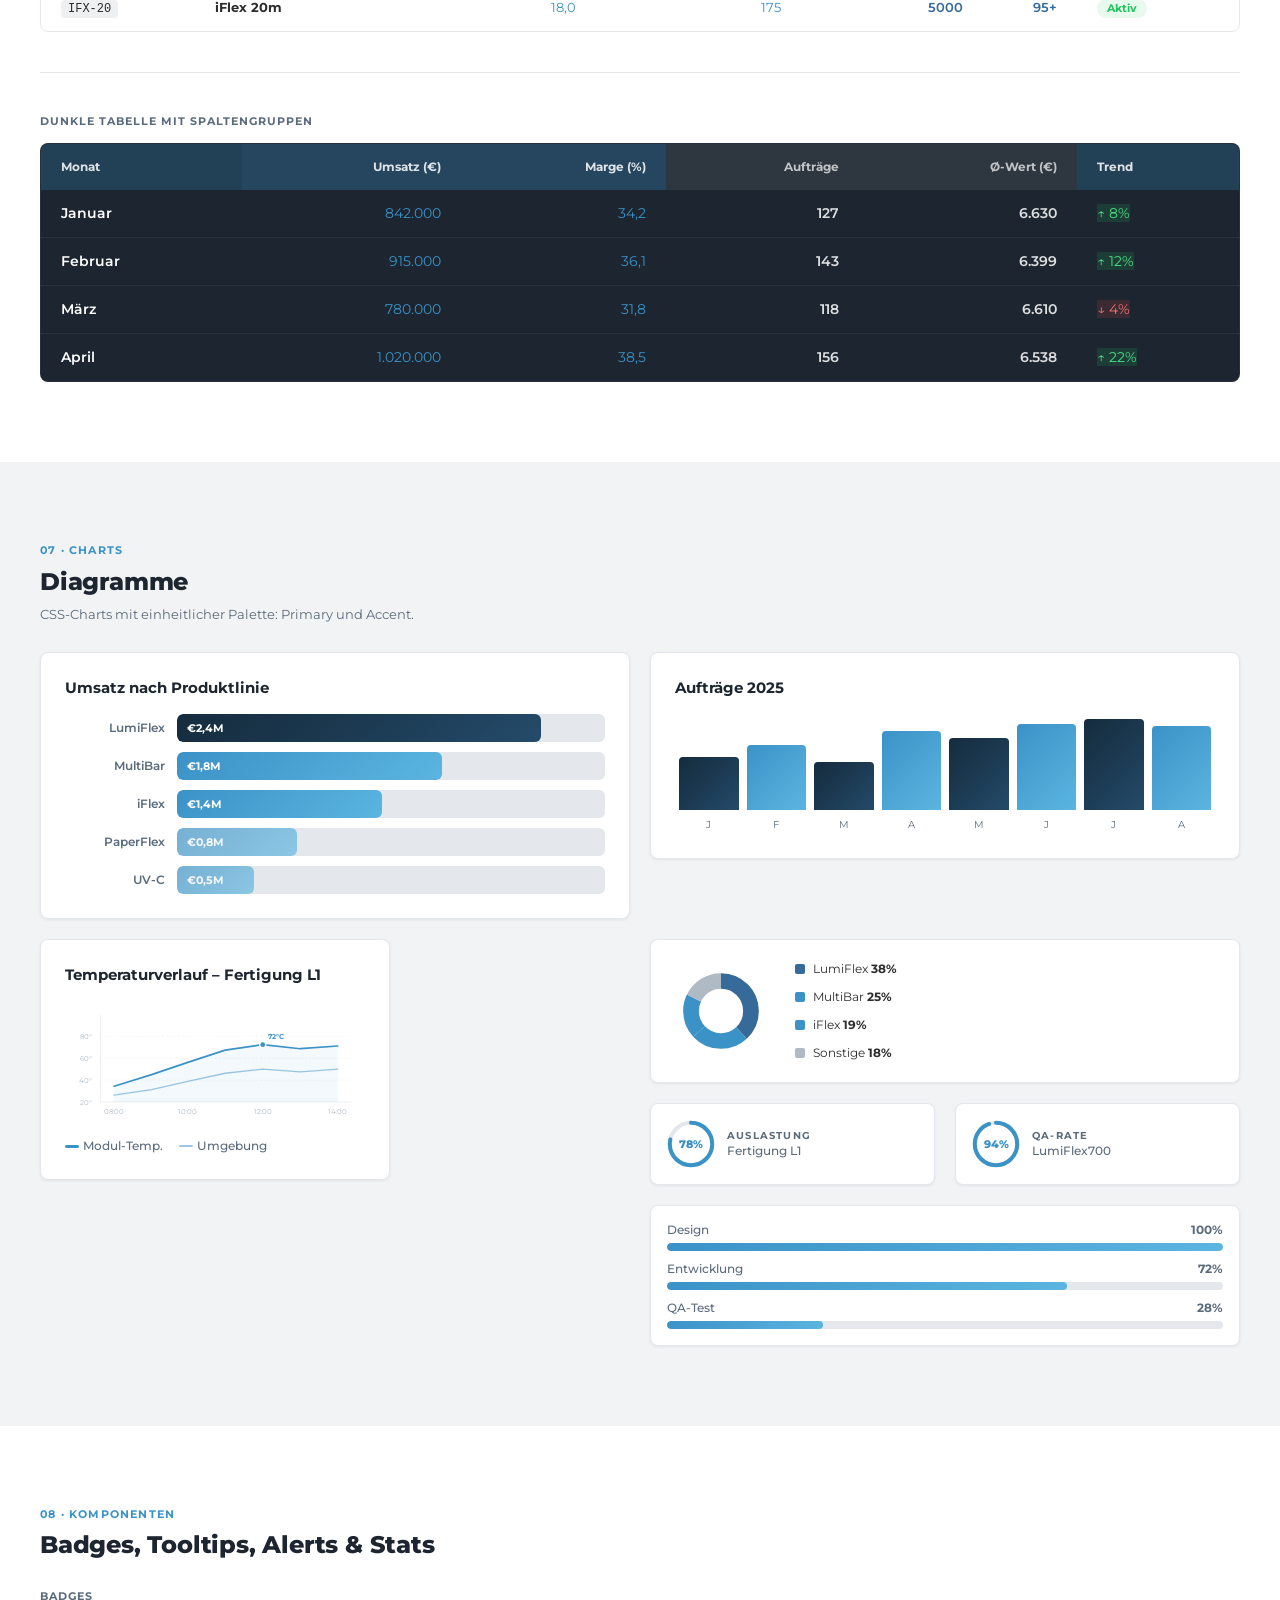
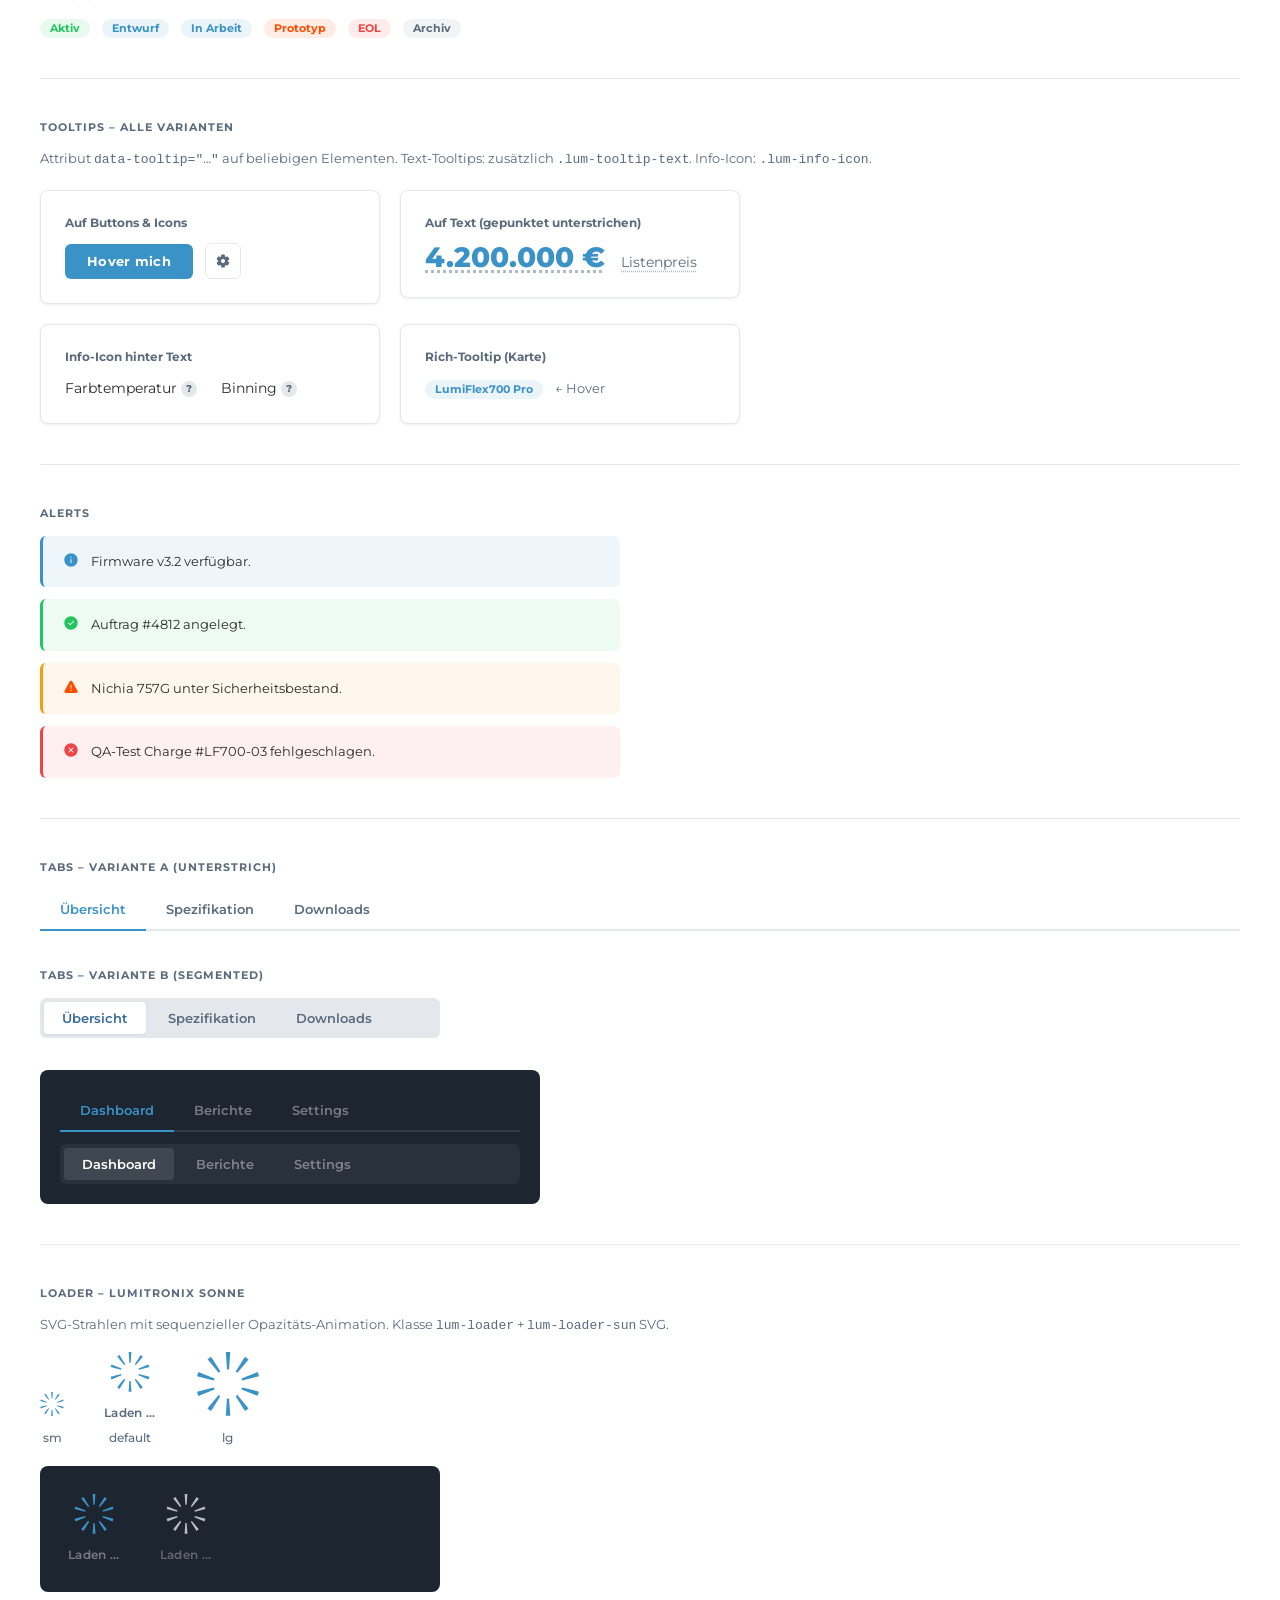
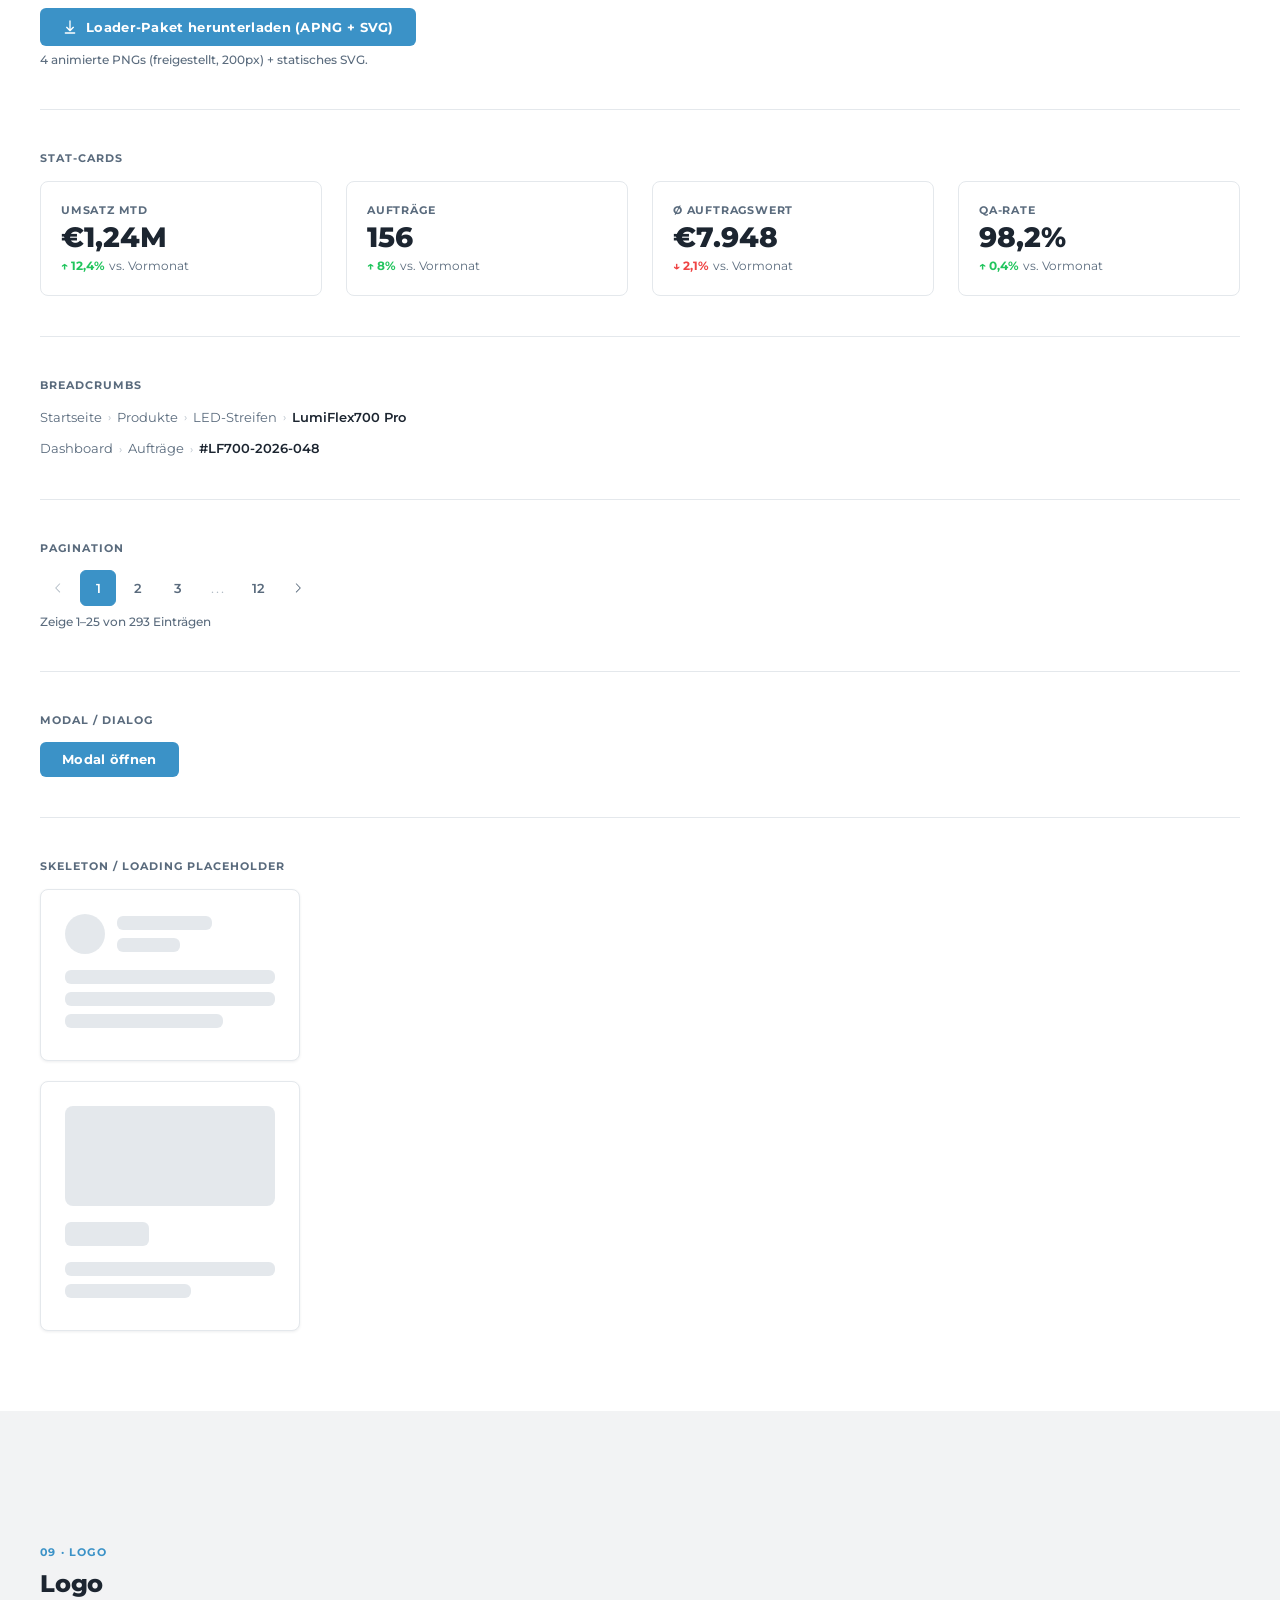
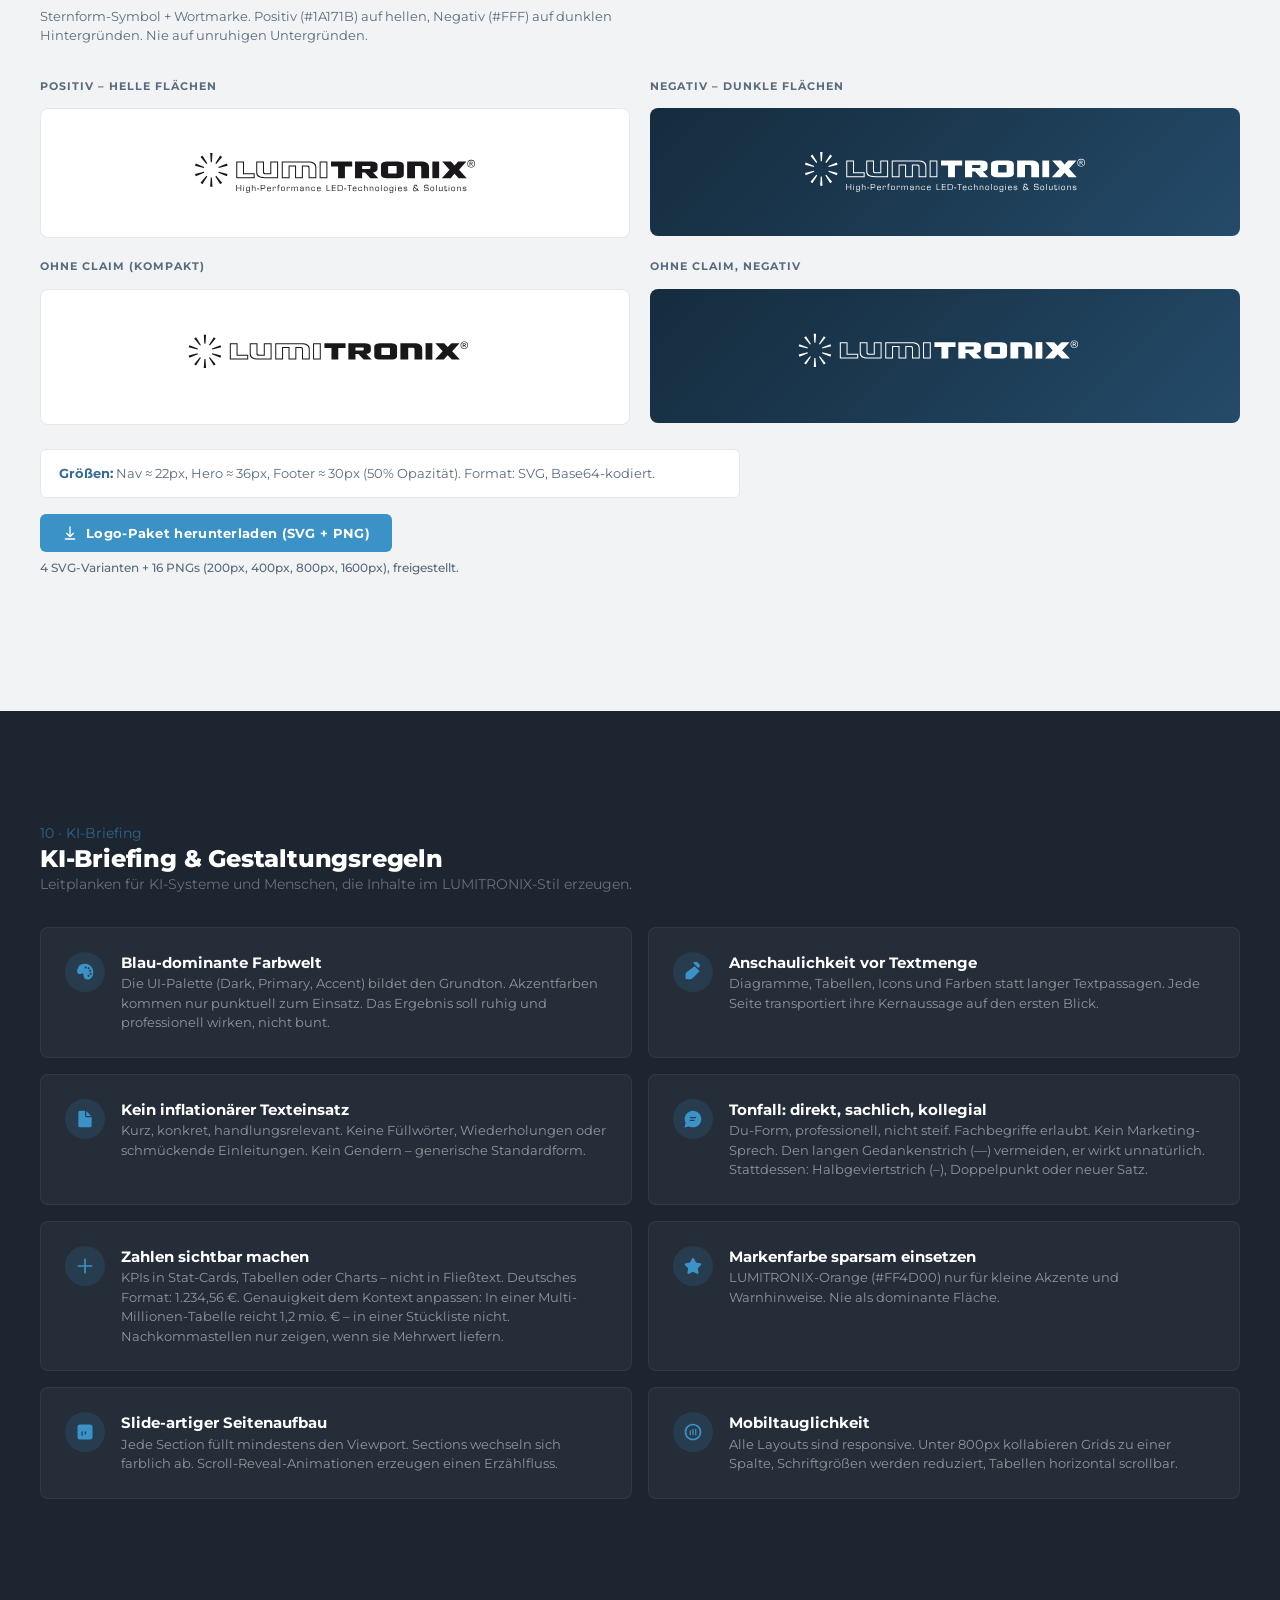
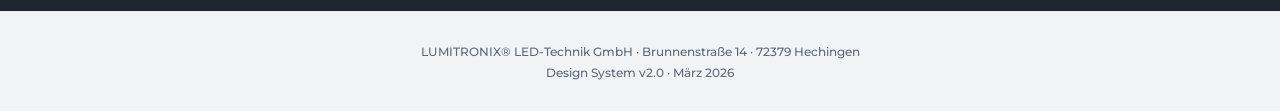
==== commit 0aaec1de: "Remove extra button demos from section 03" ====
--- a/index.html
+++ b/index.html
@@ -166,7 +166,6 @@
 <p class="sg-sub">6px Radius, Darken-Hover, 1px Press-Effekt.</p>
 <div class="sg-lbl" style="margin-top:28px">Filled</div>
 <div class="sg-row"><a class="lum-btn lum-btn-primary" href="#">Primary</a><a class="lum-btn lum-btn-accent" href="#">Accent</a></div>
-<div class="sg-row"><a class="lum-btn lum-btn-accent" href="#"><svg viewBox="0 0 24 24"><path d="M13 3a1 1 0 1 0-2 0v12.086l-3.293-3.293a1 1 0 0 0-1.414 1.414l5 5a1 1 0 0 0 1.414 0l5-5a1 1 0 0 0-1.414-1.414L13 15.086zM5 20a1 1 0 1 0 0 2h14a1 1 0 1 0 0-2z"/></svg> Download</a><a class="lum-btn lum-btn-accent" href="#">Standard Button</a></div>
 <div class="sg-lbl" style="margin-top:24px">Outline &amp; Ghost</div>
 <div class="sg-row"><a class="lum-btn lum-btn-outline" href="#">Outline Primary</a><a class="lum-btn lum-btn-outline-accent" href="#">Outline Accent</a><a class="lum-btn lum-btn-ghost" href="#">Ghost</a><a class="lum-btn lum-btn-ghost-accent" href="#">Ghost Accent</a></div>
 <div class="sg-lbl" style="margin-top:24px">Icon-Buttons</div>
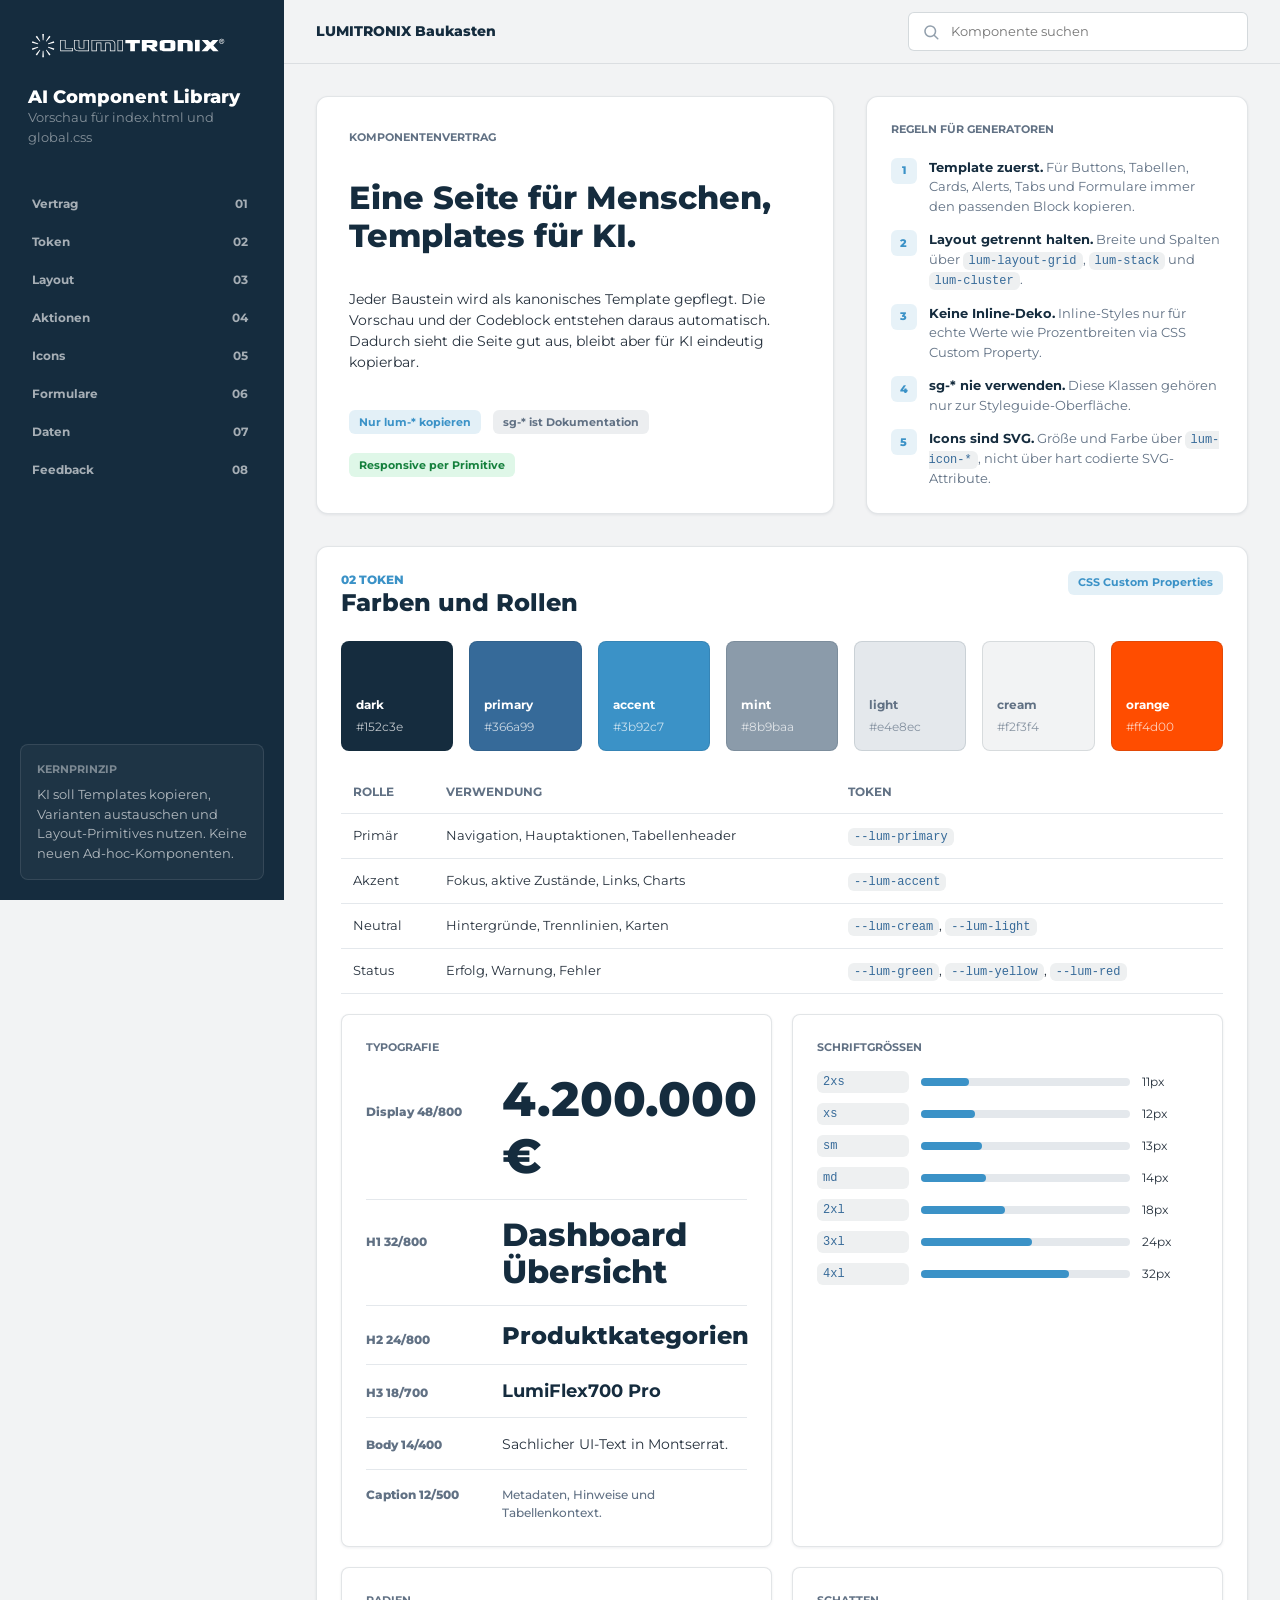
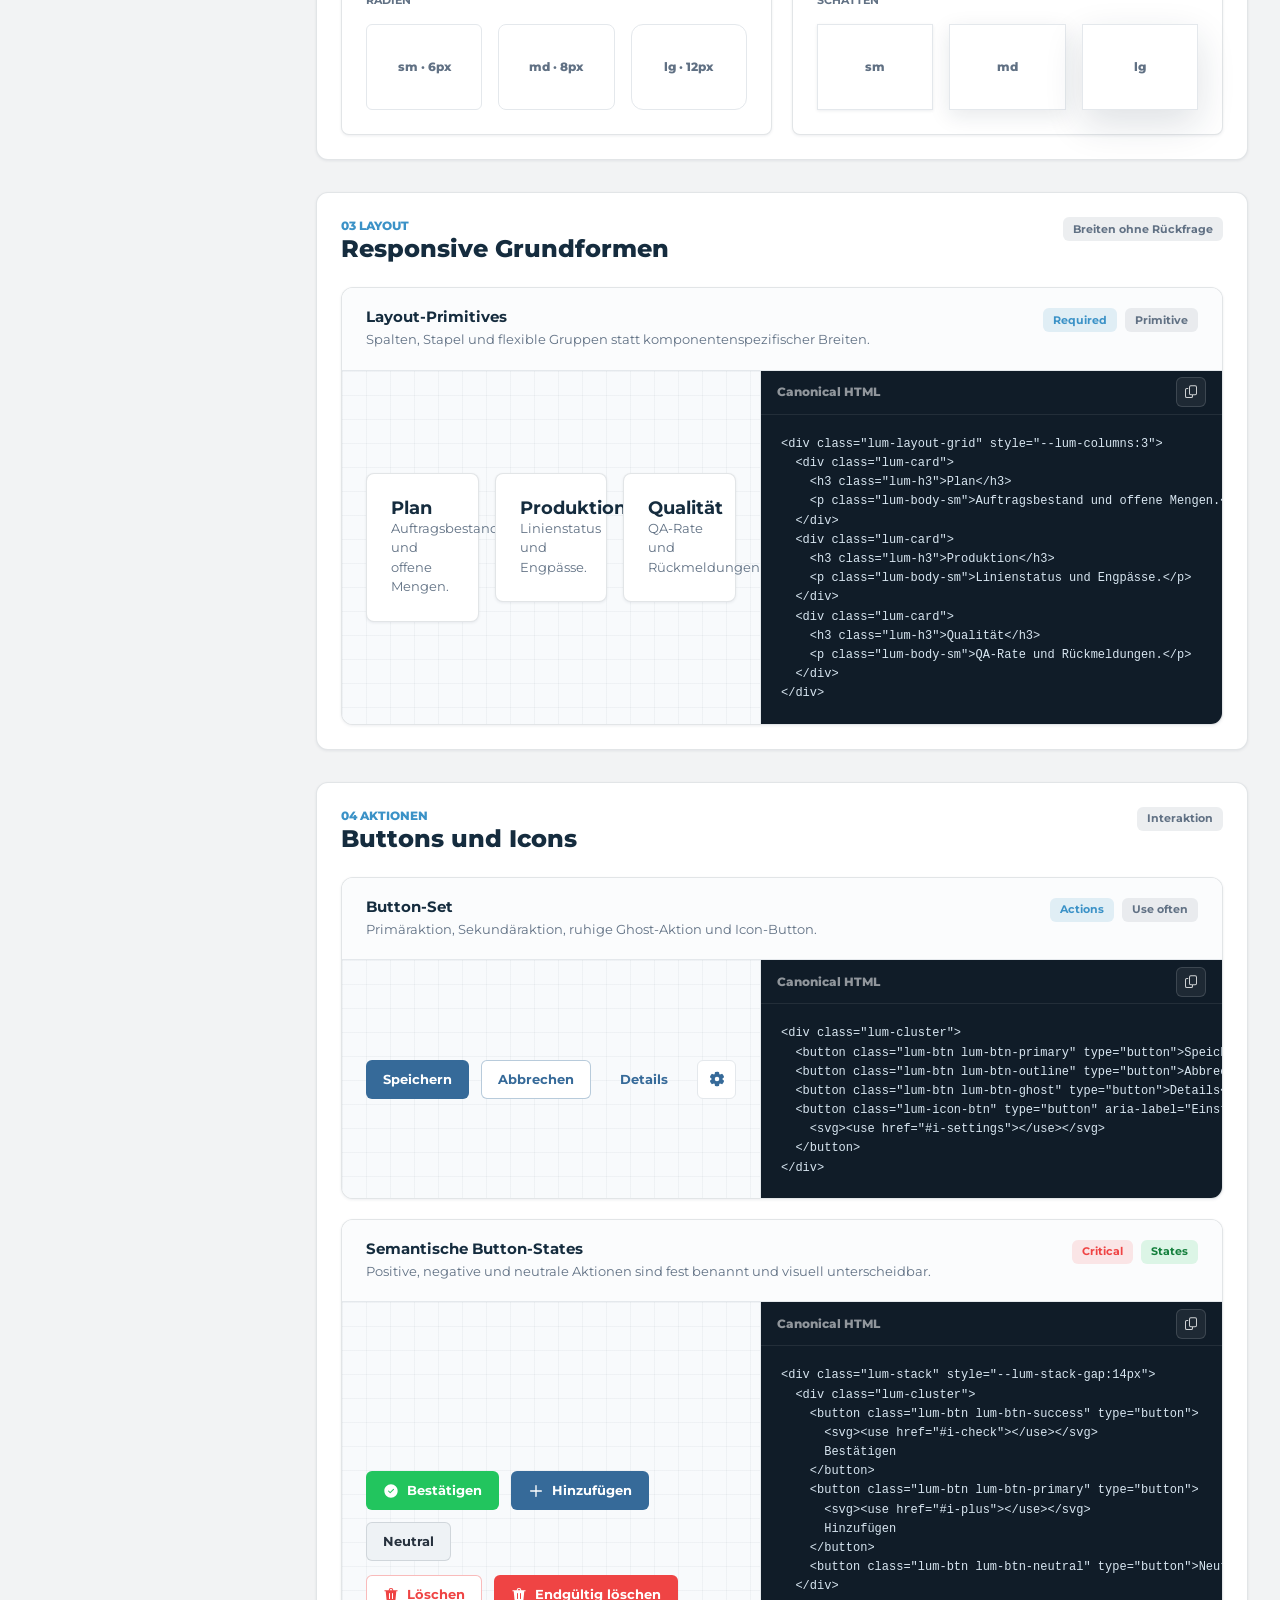
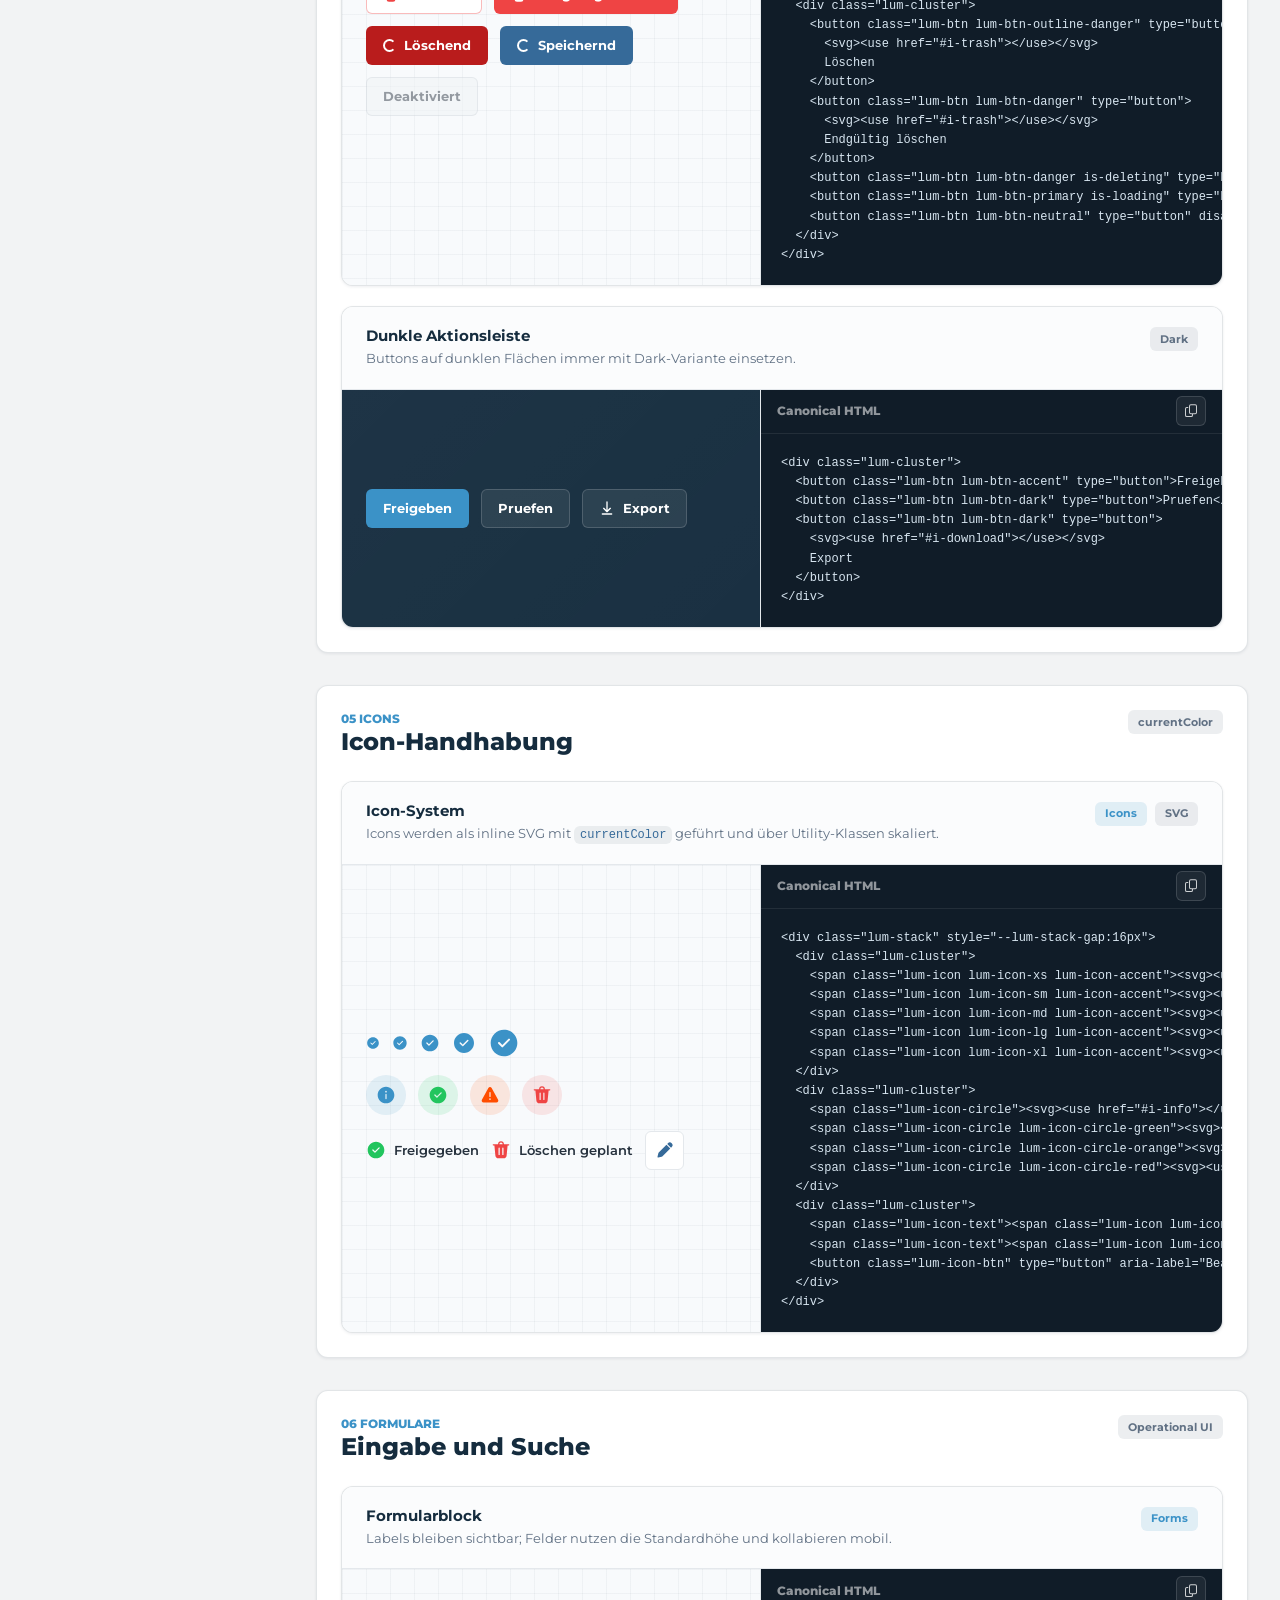
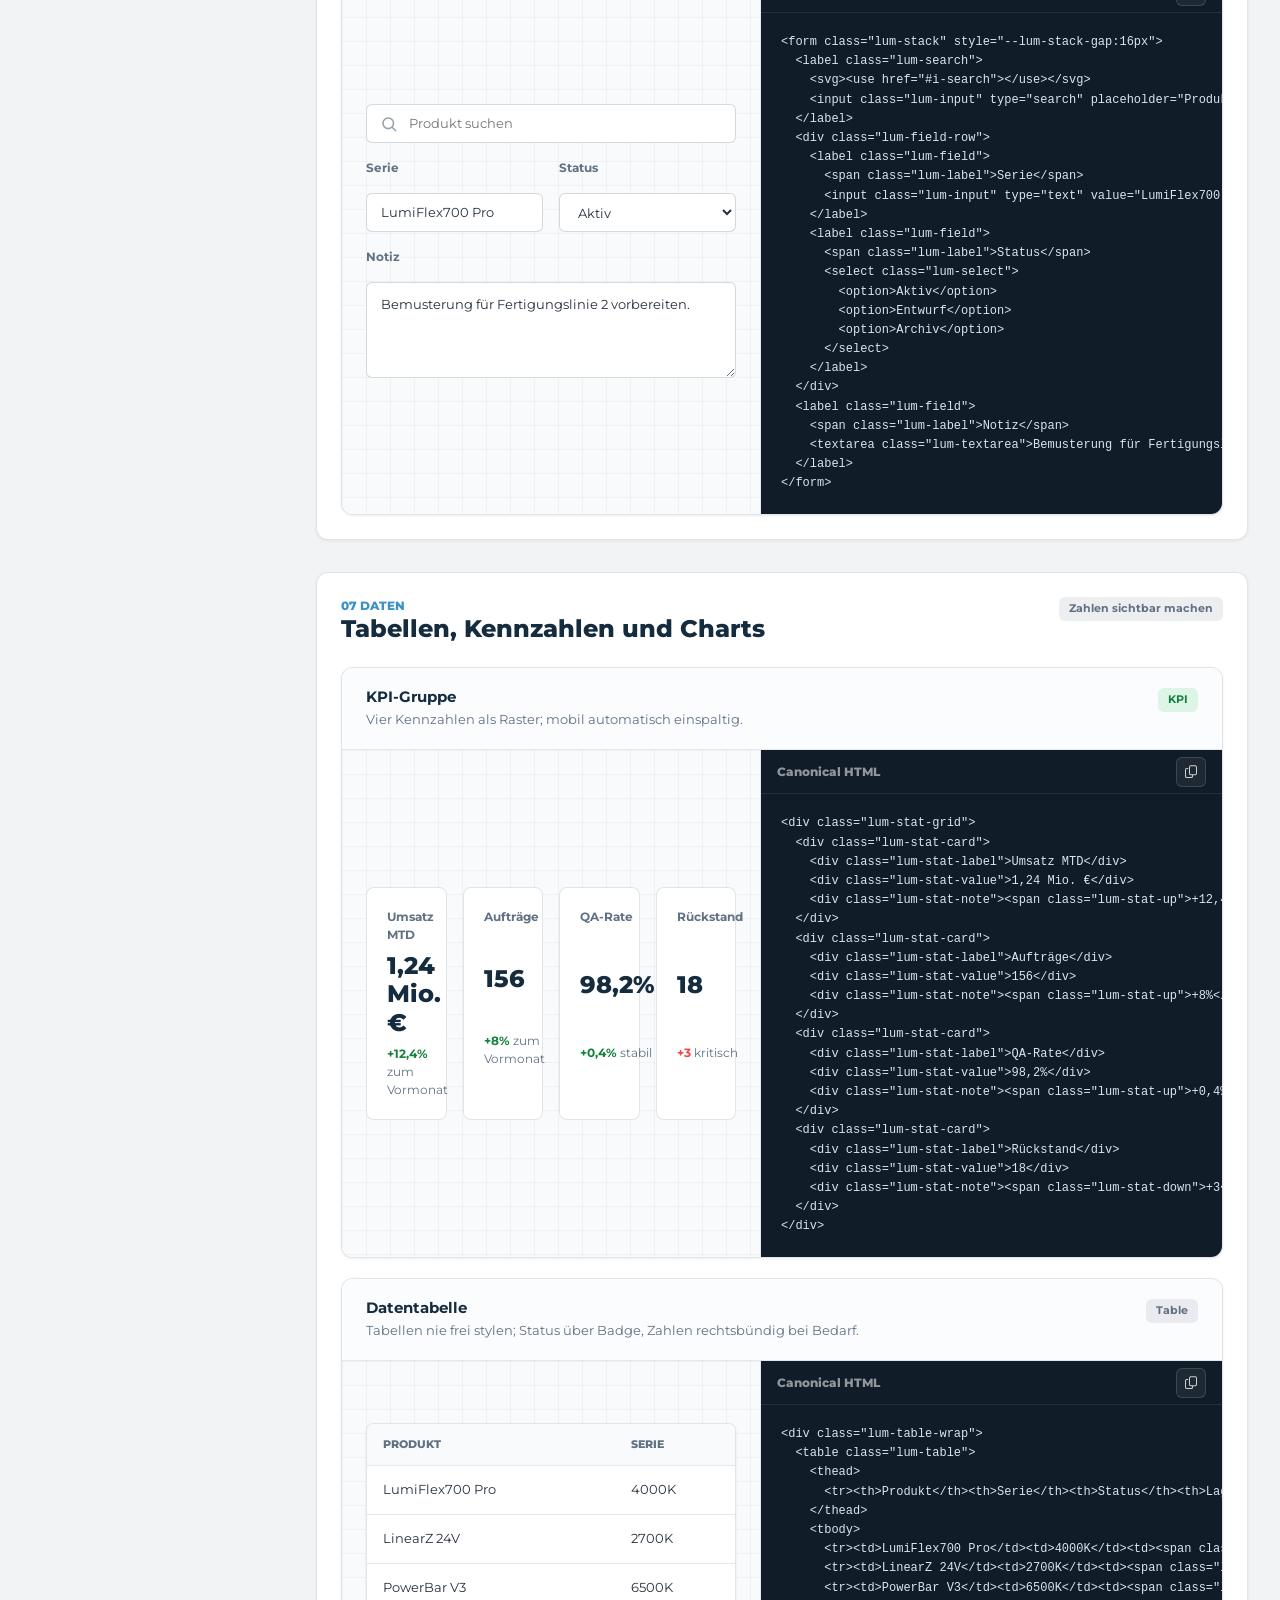
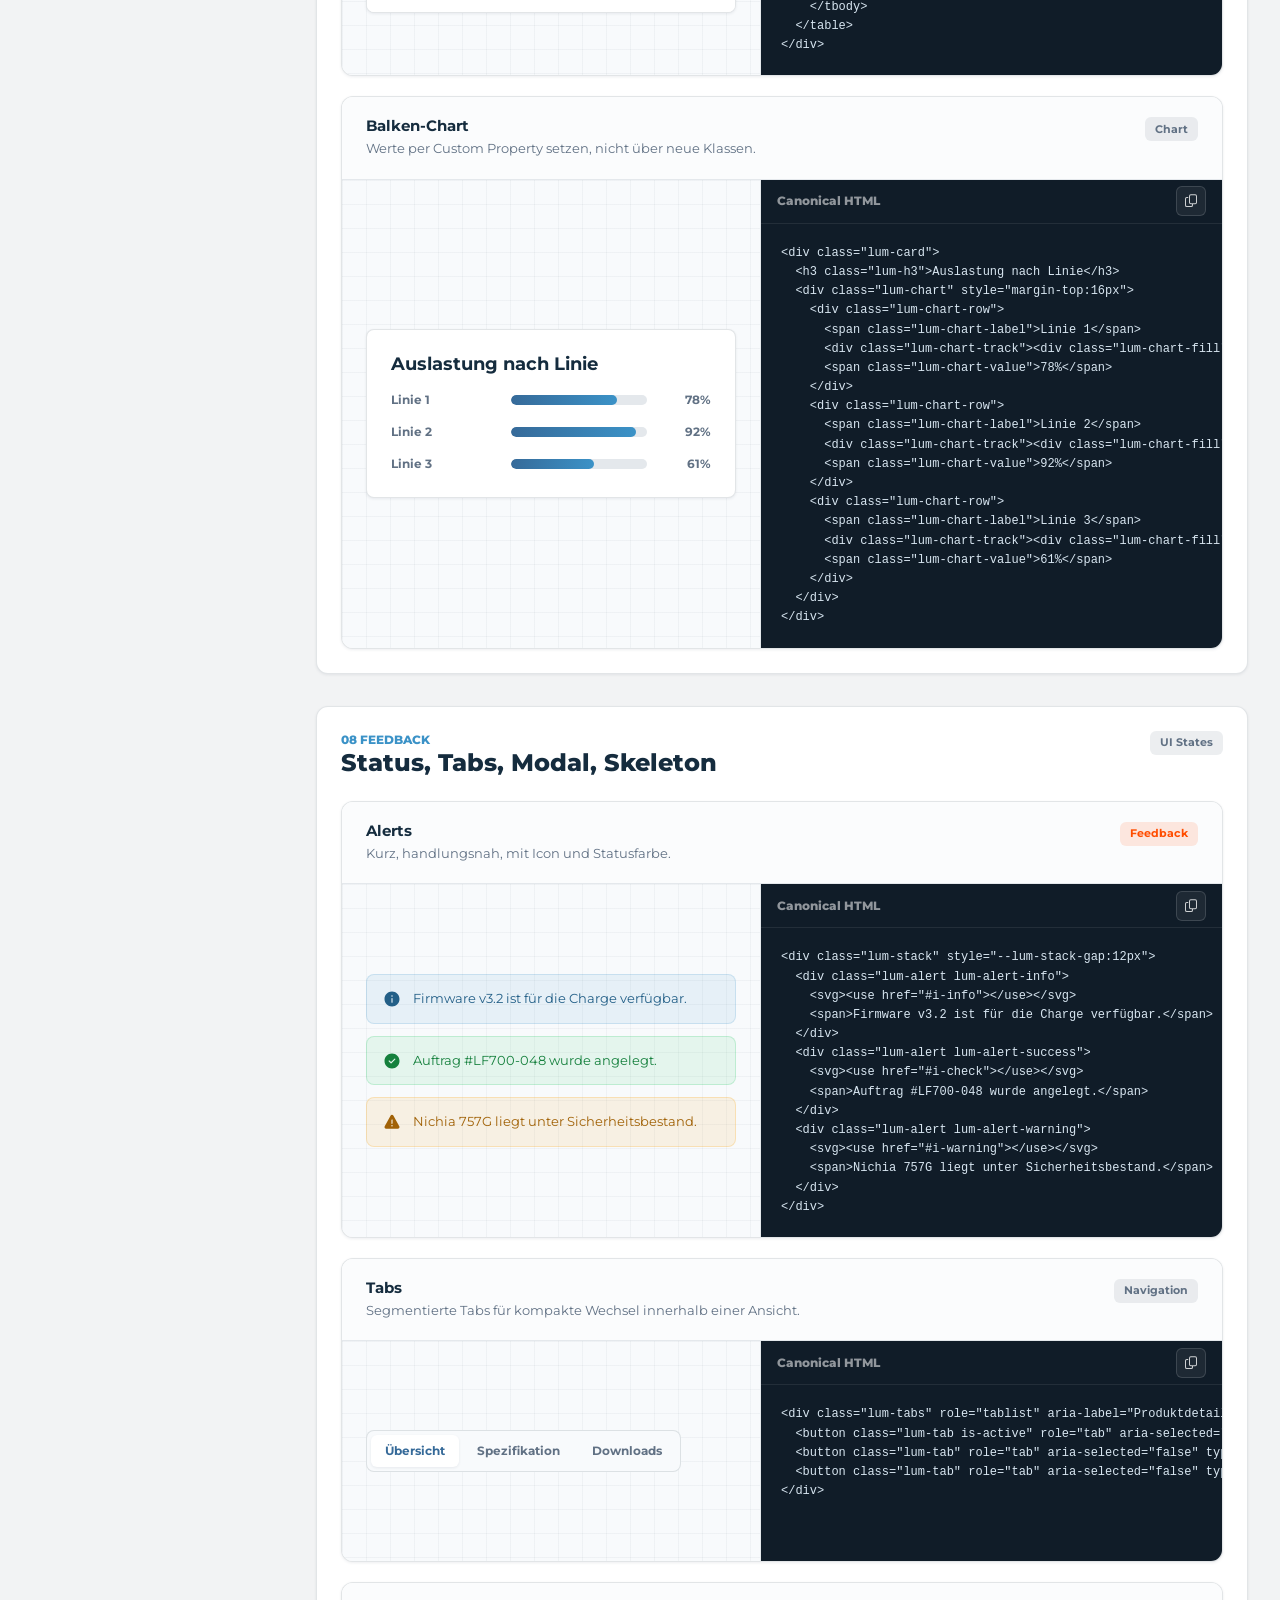
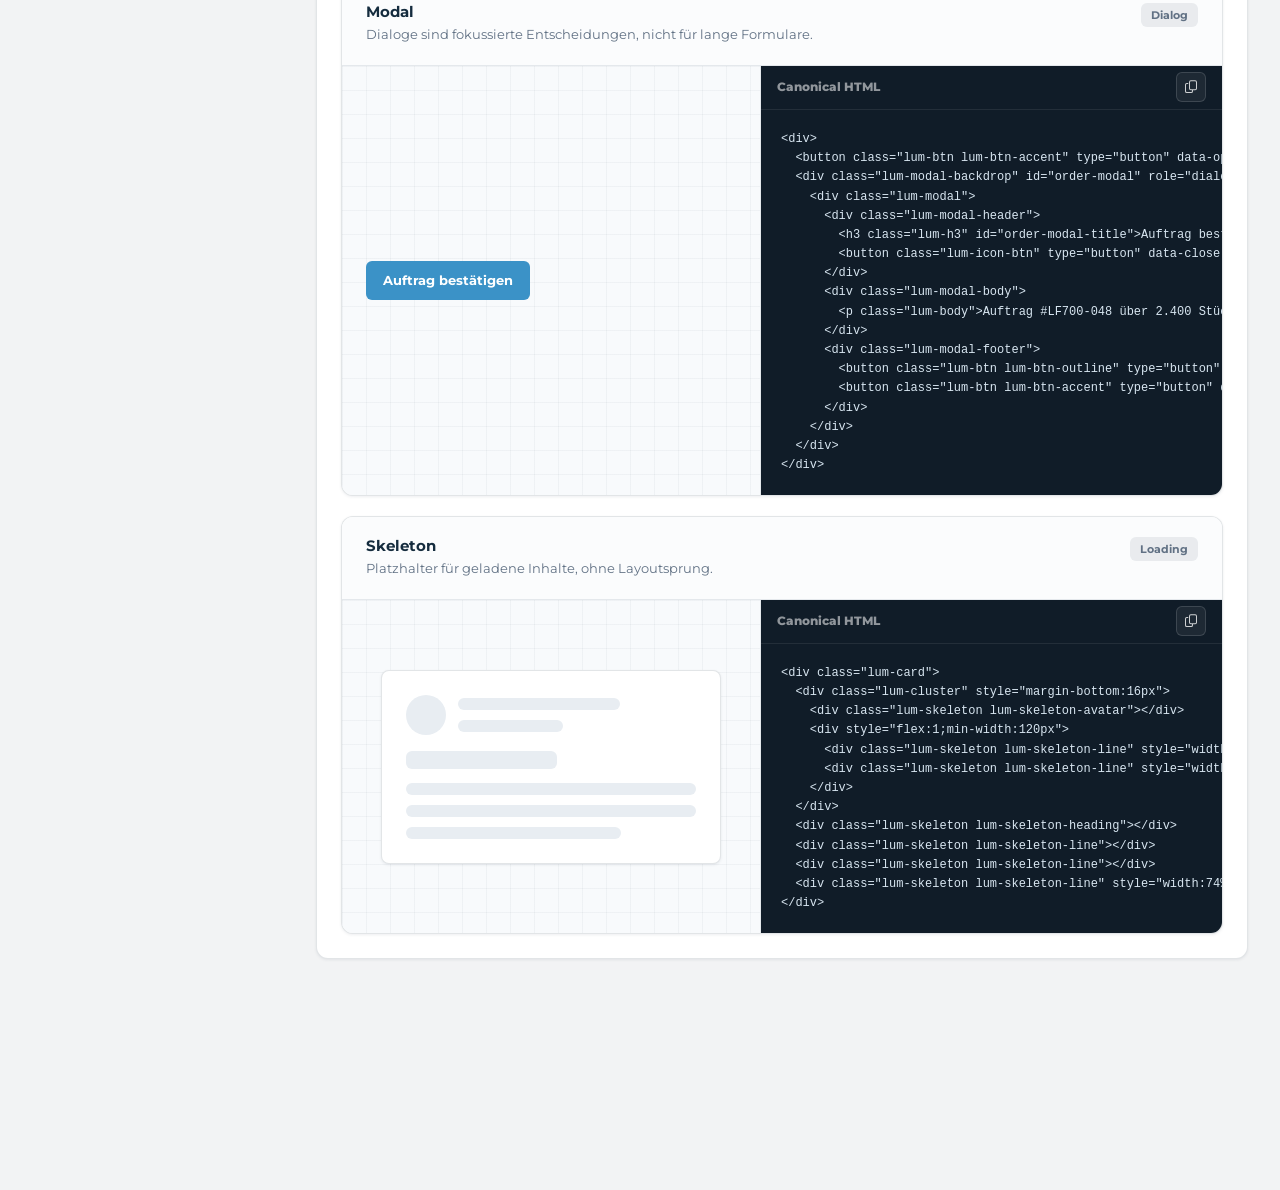
==== commit 2824f94c: "feat: promote ai component library to index" ====
--- a/index.html
+++ b/index.html
@@ -2,1000 +2,749 @@
 <html lang="de">
 <head>
 <meta charset="UTF-8">
-<meta name="viewport" content="width=device-width,initial-scale=1.0">
-<title>LUMITRONIX – Design System &amp; Styleguide</title>
-<link rel="stylesheet" href="./lumitronix-design.css">
+<meta name="viewport" content="width=device-width, initial-scale=1.0">
+<title>LUMITRONIX AI Component Library</title>
+<link rel="stylesheet" href="./global.css">
 <link href="https://fonts.googleapis.com/css2?family=Montserrat:wght@400;500;600;700;800&display=swap" rel="stylesheet">
-<link href="https://fonts.googleapis.com/css2?family=Oswald:wght@400;500;600;700&display=swap" rel="stylesheet">
-<style>
-body{padding:0;margin:0;background:var(--lum-cream)}
-.sg-nav{position:fixed;top:0;left:0;right:0;z-index:100;background:rgba(21,44,62,.96);backdrop-filter:blur(12px);border-bottom:1px solid rgba(255,255,255,.06);padding:0 40px}
-.sg-nav-inner{max-width:1200px;margin:0 auto;height:52px;display:flex;align-items:center;justify-content:space-between}
-.sg-nav-tools{display:flex;align-items:center;gap:18px}
-.sg-nav-brand{font-size:13px;font-weight:800;color:#fff;letter-spacing:-.2px;display:flex;align-items:center}
-.sg-nav-brand i{color:var(--lum-accent);font-style:normal}
-.sg-nav-links{display:flex;gap:24px}
-.sg-nav-links a{font-size:11px;font-weight:600;color:rgba(255,255,255,.45);text-decoration:none;transition:color .2s;letter-spacing:.3px}
-.sg-nav-links a:hover{color:#fff}
-.sg-class-toggle{display:inline-flex;align-items:center;gap:8px;font-size:11px;font-weight:700;letter-spacing:.4px;color:rgba(255,255,255,.76);text-transform:uppercase;cursor:pointer;user-select:none}
-.sg-class-toggle input{appearance:none;width:34px;height:20px;border-radius:999px;border:1px solid rgba(255,255,255,.16);background:rgba(255,255,255,.12);position:relative;transition:all .2s}
-.sg-class-toggle input::after{content:"";position:absolute;top:2px;left:2px;width:14px;height:14px;border-radius:50%;background:#fff;transition:transform .2s}
-.sg-class-toggle input:checked{background:rgba(59,146,199,.32);border-color:rgba(59,146,199,.6)}
-.sg-class-toggle input:checked::after{transform:translateX(14px)}
-.sg-class-wrap{display:inline-flex;flex-direction:column;align-items:flex-start;gap:6px;max-width:100%}
-.sg-class-wrap-block{display:flex;flex-direction:column;align-items:stretch;width:100%}
-.sg-class-wrap-modal{width:auto;max-width:100%;align-items:center}
-.sg-class-wrap-modal .lum-modal{margin:0 auto}
-.sg-class-note{display:none;align-items:center;gap:6px;font-size:10px;line-height:1.35;color:var(--lum-lgray);font-family:var(--lum-font-mono);white-space:normal;word-break:break-word}
-.sg-class-note-text{display:inline}
-.sg-class-copy{display:inline-flex;align-items:center;justify-content:center;width:18px;height:18px;padding:0;border:1px solid var(--lum-light);border-radius:4px;background:var(--lum-white);color:var(--lum-gray);cursor:pointer;transition:all .15s;flex-shrink:0}
-.sg-class-copy:hover{border-color:var(--lum-accent);color:var(--lum-accent);background:rgba(59,146,199,.06)}
-.sg-class-copy svg{width:11px;height:11px;fill:currentColor}
-body.sg-show-classes .sg-class-note{display:inline-flex}
-.sg-slide{min-height:100vh;padding:100px 40px 80px;display:flex;flex-direction:column;justify-content:center;position:relative;overflow:hidden}
-.sg-slide-inner{max-width:1200px;margin:0 auto;width:100%;position:relative;z-index:1}
-.sg-sec{min-height:100vh;padding:80px 40px;position:relative;display:flex;flex-direction:column;justify-content:center}
-.sg-sec-inner{max-width:1200px;margin:0 auto;width:100%}
-.sg-sec-alt{background:var(--lum-white)}
-.sg-sec-dark{background:var(--lum-dark)}
-.sg-num{font-size:11px;font-weight:700;letter-spacing:1.2px;text-transform:uppercase;color:var(--lum-accent);margin-bottom:8px}
-.sg-num-d{color:rgba(59,146,199,.6)}
-.sg-sub{font-size:13px;color:var(--lum-gray);margin-top:8px;line-height:1.5;max-width:600px}
-.sg-sub-d{color:rgba(255,255,255,.35)}
-.sg-lbl{font-size:11px;font-weight:700;color:var(--lum-gray);letter-spacing:1px;text-transform:uppercase;margin-bottom:14px}
-.sg-lbl-d{color:rgba(255,255,255,.25)}
-.sg-row{display:flex;gap:12px;flex-wrap:wrap;align-items:center;margin-bottom:16px}
-.sg-hr{height:1px;background:var(--lum-light);margin:40px 0}
-.sg-hr-d{height:1px;background:rgba(255,255,255,.06);margin:40px 0}
-.sg-sw{width:72px;height:72px;border-radius:var(--lum-radius-sm);display:flex;align-items:flex-end;justify-content:center;padding-bottom:6px;font-size:9px;font-weight:700;color:#fff;border:1px solid rgba(0,0,0,.05)}
-.sg-sw-n{margin-top:6px;font-size:10px;font-weight:600;color:var(--lum-gray);text-align:center}
-.sg-gr{width:200px;height:80px;border-radius:var(--lum-radius-md);display:flex;align-items:flex-end;padding:10px 14px;font-size:10px;font-weight:600;color:rgba(255,255,255,.7)}
-.sg-c{background:rgba(21,44,62,.07);padding:2px 7px;border-radius:4px;font-size:12px;font-family:var(--lum-font-mono)}
-.sg-ig{display:grid;grid-template-columns:repeat(auto-fill,minmax(96px,1fr));gap:8px}
-.sg-ic{display:flex;flex-direction:column;align-items:center;gap:6px;padding:14px 6px;border-radius:var(--lum-radius-sm);border:1px solid var(--lum-light);background:var(--lum-white);transition:all .15s}
-.sg-ic:hover{border-color:var(--lum-accent);box-shadow:var(--lum-shadow)}
-.sg-ic svg{width:22px;height:22px;fill:var(--lum-primary)}
-.sg-ic span{font-size:9px;color:var(--lum-gray);text-align:center;line-height:1.2}
-.sg-dl{background:var(--lum-white);border:1px solid var(--lum-light);border-radius:var(--lum-radius-md);padding:28px;display:flex;flex-direction:column;gap:12px;transition:all .2s}
-.sg-dl:hover{box-shadow:var(--lum-shadow)}
-@media(max-width:768px){.sg-nav{padding:0 16px}.sg-nav-links{display:none}.sg-class-toggle span{display:none}.sg-slide{padding:80px 16px 48px;min-height:auto}.sg-sec{padding:48px 16px;min-height:auto}.sg-ig{grid-template-columns:repeat(auto-fill,minmax(80px,1fr))}}
-</style>
 </head>
 <body>
-
-<nav class="sg-nav"><div class="sg-nav-inner"><div class="sg-nav-brand"><img src="[data-uri]" alt="LUMITRONIX" style="height:22px"></div><div class="sg-nav-tools"><div class="sg-nav-links"><a href="#start">Start</a><a href="#token">Token</a><a href="#typo">Typografie</a><a href="#buttons">Buttons</a><a href="#icons">Icons</a><a href="#tables">Tabellen</a><a href="#charts">Charts</a><a href="#components">Komponenten</a><a href="#ki">KI-Briefing</a></div><label class="sg-class-toggle" data-sg-class-skip><input type="checkbox" id="sg-class-toggle"><span>Klassen anzeigen</span></label></div></div></nav>
-
-<!-- ═══ HERO ═══ -->
-<section id="start" class="sg-slide" style="background:var(--lum-grad-hero)">
-<div style="position:absolute;inset:0;background:radial-gradient(ellipse at 25% 30%,rgba(59,146,199,.1) 0%,transparent 55%);pointer-events:none"></div>
-<div class="sg-slide-inner">
-<div style="border-left:3px solid var(--lum-accent);padding-left:20px">
-<div style="font-size:11px;font-weight:700;letter-spacing:1.5px;text-transform:uppercase;color:var(--lum-accent);margin-bottom:20px">Design System &amp; Styleguide · v2.0</div>
-<h1 style="font-size:52px;font-weight:800;line-height:1.08;letter-spacing:-1.5px;max-width:600px"><span style="color:#fff">LUMITRONIX</span><br><span style="color:rgba(255,255,255,.4)">Styleguide</span></h1>
-<p style="font-size:15px;color:rgba(255,255,255,.4);margin-top:20px;max-width:480px;line-height:1.5">Design-Token, Farbrollen, Schriftschnitte, Icon-Sprache, Komponenten und redaktionelle Leitlinien für interne Anwendungen.</p>
-</div>
-<div style="display:flex;gap:12px;margin-top:32px">
-<a class="lum-btn lum-btn-dark-solid" href="#token">System erkunden</a>
-<a class="lum-btn lum-btn-dark-glass" href="#downloads">Downloads</a>
-</div>
-<div style="margin-top:40px;background:rgba(255,255,255,.06);border:1px solid rgba(255,255,255,.08);border-radius:var(--lum-radius-sm);padding:16px 20px;max-width:600px">
-<div style="font-size:11px;font-weight:700;letter-spacing:1px;text-transform:uppercase;color:rgba(255,255,255,.3);margin-bottom:10px">Einbindung – Single Source of Truth</div>
-<code style="font-family:var(--lum-font-mono);font-size:12px;color:rgba(255,255,255,.6);line-height:1.5">&lt;<span style="color:var(--lum-accent)">link</span> <span style="color:rgba(255,255,255,.4)">rel=</span><span style="color:#4ade80">"stylesheet"</span> <span style="color:rgba(255,255,255,.4)">href=</span><span style="color:#4ade80">"https://lum-styleguide.netlify.app/lumitronix-design.css"</span>&gt;</code>
-</div>
-</div>
-</section>
-
-<!-- ═══ 01 TOKEN ═══ -->
-<section id="token" class="sg-sec sg-sec-alt"><div class="sg-sec-inner">
-<div class="sg-num">01 · Design Token</div>
-<h2 class="lum-h2">Farben, Gradienten &amp; Schatten</h2>
-<p class="sg-sub">Alle Werte als CSS Custom Properties. Prefix: <span class="sg-c">--lum-</span></p>
-
-<div class="sg-lbl" style="margin-top:36px">Kernpalette</div>
-<div class="sg-row" style="gap:16px">
-<div><div class="sg-sw" style="background:var(--lum-dark)">#1C2530</div><div class="sg-sw-n">dark</div></div>
-<div><div class="sg-sw" style="background:var(--lum-primary)">#366A99</div><div class="sg-sw-n">primary</div></div>
-<div><div class="sg-sw" style="background:var(--lum-accent)">#3B92C7</div><div class="sg-sw-n">accent</div></div>
-<div><div class="sg-sw" style="background:var(--lum-mint);color:var(--lum-dark)">#8B9BAA</div><div class="sg-sw-n">mint</div></div>
-<div><div class="sg-sw" style="background:var(--lum-light);color:var(--lum-gray)">#E4E8EC</div><div class="sg-sw-n">light</div></div>
-<div><div class="sg-sw" style="background:var(--lum-cream);color:var(--lum-gray)">#F2F3F4</div><div class="sg-sw-n">cream</div></div>
-<div><div class="sg-sw" style="background:#fff;color:var(--lum-lgray);border-color:var(--lum-light)">#FFFFFF</div><div class="sg-sw-n">white</div></div>
-</div>
-<div class="sg-lbl" style="margin-top:28px">Status</div>
-<div class="sg-row" style="gap:16px">
-<div><div class="sg-sw" style="background:var(--lum-green)">#22C55E</div><div class="sg-sw-n">green</div></div>
-<div><div class="sg-sw" style="background:var(--lum-red)">#EF4444</div><div class="sg-sw-n">red</div></div>
-<div><div class="sg-sw" style="background:var(--lum-orange)">#FF4D00</div><div class="sg-sw-n">orange</div></div>
-<div><div class="sg-sw" style="background:var(--lum-yellow)">#F59E0B</div><div class="sg-sw-n">yellow</div></div>
-</div>
-<div class="sg-hr"></div>
-<div class="sg-lbl">Gradienten</div>
-<div class="sg-row" style="gap:16px">
-<div class="sg-gr" style="background:var(--lum-grad-primary)">grad-primary</div>
-<div class="sg-gr" style="background:var(--lum-grad-accent)">grad-accent</div>
-<div class="sg-gr" style="background:var(--lum-grad-dark)">grad-dark</div>
-<div class="sg-gr" style="background:var(--lum-grad-hero)">grad-hero</div>
-<div class="sg-gr" style="background:var(--lum-grad-subtle);color:var(--lum-gray)">grad-subtle</div>
-</div>
-<div class="sg-hr"></div>
-<div style="display:flex;gap:56px;flex-wrap:wrap">
-<div><div class="sg-lbl">Radien</div><div class="sg-row" style="gap:24px">
-<div style="text-align:center"><div style="width:44px;height:44px;border:2px solid var(--lum-accent);border-radius:var(--lum-radius-sm)"></div><div class="sg-sw-n">sm 6px</div></div>
-<div style="text-align:center"><div style="width:44px;height:44px;border:2px solid var(--lum-accent);border-radius:var(--lum-radius-md)"></div><div class="sg-sw-n">md 8px</div></div>
-<div style="text-align:center"><div style="width:44px;height:44px;border:2px solid var(--lum-accent);border-radius:var(--lum-radius-lg)"></div><div class="sg-sw-n">lg 12px</div></div>
-</div></div>
-<div><div class="sg-lbl">Schatten</div><div class="sg-row" style="gap:28px">
-<div style="text-align:center"><div style="width:72px;height:52px;background:#fff;border-radius:8px;box-shadow:var(--lum-shadow)"></div><div class="sg-sw-n">shadow</div></div>
-</div></div>
-</div>
-</div></section>
-
-<!-- ═══ 02 TYPO ═══ -->
-<section id="typo" class="sg-sec"><div class="sg-sec-inner">
-<div class="sg-num">02 · Typografie</div>
-<h2 class="lum-h2">Schrift &amp; Hierarchie</h2>
-<p class="sg-sub">Montserrat 400–800 für UI-Text. Oswald als schmale Fallback-Schrift.</p>
-<div class="lum-card" style="max-width:680px;margin-top:28px">
-<div style="display:flex;flex-direction:column;gap:18px">
-<div><span class="lum-overline" style="color:var(--lum-lgray)">display · 48/800</span><div class="lum-display" style="margin-top:4px">4.200.000 €</div></div>
-<div class="sg-hr" style="margin:0"></div>
-<div><span class="lum-overline" style="color:var(--lum-lgray)">h1 · 32/800</span><div class="lum-h1" style="margin-top:4px">LED-Streifen Übersicht</div></div>
-<div><span class="lum-overline" style="color:var(--lum-lgray)">h2 · 24/800</span><div class="lum-h2" style="margin-top:4px">Produktkategorien</div></div>
-<div><span class="lum-overline" style="color:var(--lum-lgray)">h3 · 18/700</span><div class="lum-h3" style="margin-top:4px">LumiFlex700 Pro Spezifikation</div></div>
-<div><span class="lum-overline" style="color:var(--lum-lgray)">h4 · 15/700</span><div class="lum-h4" style="margin-top:4px">Technische Details</div></div>
-<div><span class="lum-overline" style="color:var(--lum-lgray)">body · 14/400</span><div class="lum-body" style="margin-top:4px">LUMITRONIX® entwickelt LED-Module mit Fokus auf Platinenlayout und Lichtlenkung.</div></div>
-<div><span class="lum-overline" style="color:var(--lum-lgray)">body-sm · 13/400</span><div class="lum-body-sm" style="margin-top:4px">Zuletzt aktualisiert: 18.03.2026 · Version 2.0</div></div>
-<div><span class="lum-overline" style="color:var(--lum-lgray)">caption · 12/500</span><div class="lum-caption" style="margin-top:4px">Alle Maße in Millimetern, sofern nicht anders angegeben.</div></div>
-<div><span class="lum-overline" style="color:var(--lum-lgray)">overline · 11/700/uppercase</span><div class="lum-overline" style="margin-top:4px;color:var(--lum-accent)">Interne Referenz · v2.0</div></div>
-<div><span class="lum-overline" style="color:var(--lum-lgray)">code · Mono</span><div style="margin-top:4px"><span class="lum-code">--lum-primary: #366A99;</span></div></div>
-<div><span class="lum-overline" style="color:var(--lum-lgray)">link · accent/underline on hover</span><div class="lum-body" style="margin-top:4px">Mehr dazu in der <a href="#">Produktdokumentation</a> oder im <a href="#">technischen Datenblatt</a>.</div></div>
-<div style="margin-top:24px">
-<div class="sg-lbl">Schriftarten-Download</div>
-<div class="sg-row">
-<a class="lum-btn lum-btn-sm lum-btn-outline-accent" href="https://fonts.google.com/specimen/Montserrat" target="_blank" rel="noopener">Montserrat bei Google Fonts</a>
-<a class="lum-btn lum-btn-sm lum-btn-outline-accent" href="https://fonts.google.com/specimen/Oswald" target="_blank" rel="noopener">Oswald (Fallback)</a>
-</div>
-<div class="lum-caption" style="margin-top:8px">Montserrat 400–800 als Primärschrift. Oswald 400–700 als Fallback bei zu breiten Textelementen.</div>
-</div>
-</div></section>
-
-<!-- ═══ 03 BUTTONS ═══ -->
-<section id="buttons" class="sg-sec sg-sec-alt"><div class="sg-sec-inner">
-<div class="sg-num">03 · Buttons</div>
-<h2 class="lum-h2">Buttons – heller Hintergrund</h2>
-<p class="sg-sub">6px Radius, Darken-Hover, 1px Press-Effekt.</p>
-<div class="sg-lbl" style="margin-top:28px">Filled</div>
-<div class="sg-row"><a class="lum-btn lum-btn-primary" href="#">Primary</a><a class="lum-btn lum-btn-accent" href="#">Accent</a></div>
-<div class="sg-lbl" style="margin-top:24px">Outline &amp; Ghost</div>
-<div class="sg-row"><a class="lum-btn lum-btn-outline" href="#">Outline Primary</a><a class="lum-btn lum-btn-outline-accent" href="#">Outline Accent</a><a class="lum-btn lum-btn-ghost" href="#">Ghost</a><a class="lum-btn lum-btn-ghost-accent" href="#">Ghost Accent</a></div>
-<div class="sg-lbl" style="margin-top:24px">Icon-Buttons</div>
-<div class="sg-row">
-<button class="lum-btn-icon" data-tooltip="Einstellungen"><svg viewBox="0 0 24 24"><path d="M12.012 2.25c.734.008 1.465.093 2.182.253a.75.75 0 0 1 .582.649l.17 1.527a1.384 1.384 0 0 0 1.927 1.116l1.4-.615a.75.75 0 0 1 .85.174a9.8 9.8 0 0 1 2.205 3.792a.75.75 0 0 1-.272.825l-1.241.916a1.38 1.38 0 0 0 0 2.226l1.243.915a.75.75 0 0 1 .272.826a9.8 9.8 0 0 1-2.204 3.792a.75.75 0 0 1-.849.175l-1.406-.617a1.38 1.38 0 0 0-1.926 1.114l-.17 1.526a.75.75 0 0 1-.571.647a9.5 9.5 0 0 1-4.406 0a.75.75 0 0 1-.572-.647l-.169-1.524a1.382 1.382 0 0 0-1.925-1.11l-1.406.616a.75.75 0 0 1-.85-.175a9.8 9.8 0 0 1-2.203-3.796a.75.75 0 0 1 .272-.826l1.243-.916a1.38 1.38 0 0 0 0-2.226l-1.243-.914a.75.75 0 0 1-.272-.826a9.8 9.8 0 0 1 2.205-3.792a.75.75 0 0 1 .85-.174l1.4.615a1.387 1.387 0 0 0 1.93-1.118l.17-1.526a.75.75 0 0 1 .583-.65q1.074-.238 2.201-.252M12 9a3 3 0 1 0 0 6a3 3 0 0 0 0-6"/></svg></button>
-<button class="lum-btn-icon" data-tooltip="Download"><svg viewBox="0 0 24 24"><path d="M13 3a1 1 0 1 0-2 0v12.086l-3.293-3.293a1 1 0 0 0-1.414 1.414l5 5a1 1 0 0 0 1.414 0l5-5a1 1 0 0 0-1.414-1.414L13 15.086zM5 20a1 1 0 1 0 0 2h14a1 1 0 1 0 0-2z"/></svg></button>
-<button class="lum-btn-icon" data-tooltip="Suchen"><svg viewBox="0 0 24 24"><path d="M15.843 17.368a8 8 0 1 1 1.428-1.4l4.427 4.316a1 1 0 1 1-1.396 1.432zM17 11a6 6 0 1 0-12 0a6 6 0 0 0 12 0"/></svg></button>
-<button class="lum-btn-icon" data-tooltip="Löschen"><svg viewBox="0 0 24 24"><path d="M10 5h4a2 2 0 1 0-4 0M8.5 5a3.5 3.5 0 1 1 7 0h5.75a.75.75 0 0 1 0 1.5h-1.32l-1.17 12.111A3.75 3.75 0 0 1 15.026 22H8.974a3.75 3.75 0 0 1-3.733-3.389L4.07 6.5H2.75a.75.75 0 0 1 0-1.5zm2 4.75a.75.75 0 0 0-1.5 0v7.5a.75.75 0 0 0 1.5 0zM14.25 9a.75.75 0 0 0-.75.75v7.5a.75.75 0 0 0 1.5 0v-7.5a.75.75 0 0 0-.75-.75"/></svg></button>
-<button class="lum-btn-icon" data-tooltip="Hinzufügen"><svg viewBox="0 0 24 24"><path d="M11.883 3.007L12 3a1 1 0 0 1 .993.883L13 4v7h7a1 1 0 0 1 .993.883L21 12a1 1 0 0 1-.883.993L20 13h-7v7a1 1 0 0 1-.883.993L12 21a1 1 0 0 1-.993-.883L11 20v-7H4a1 1 0 0 1-.993-.883L3 12a1 1 0 0 1 .883-.993L4 11h7V4a1 1 0 0 1 .883-.993L12 3z"/></svg></button>
-<button class="lum-btn-icon" data-tooltip="Bearbeiten"><svg viewBox="0 0 24 24"><path d="M15.891 3.048a3.578 3.578 0 1 1 5.061 5.06l-.892.893L15 3.94zM13.94 5.001L3.94 15a3.1 3.1 0 0 0-.825 1.476L2.02 21.078a.75.75 0 0 0 .904.903l4.601-1.096a3.1 3.1 0 0 0 1.477-.825L19 10.061z"/></svg></button>
-</div>
-<div class="sg-hr"></div>
-<h2 class="lum-h2">Buttons – dunkler Hintergrund</h2>
-<div class="lum-dark-bg" style="margin-top:16px">
-<div class="sg-lbl-d">Filled</div>
-<div class="sg-row"><a class="lum-btn lum-btn-dark-solid" href="#">Accent Solid</a><a class="lum-btn lum-btn-dark-accent" href="#">Accent Alias</a></div>
-<div class="sg-lbl-d" style="margin-top:16px">Glass / Outline / Ghost</div>
-<div class="sg-row"><a class="lum-btn lum-btn-dark-glass" href="#">Glass</a><a class="lum-btn lum-btn-dark-outline" href="#">Outline</a><a class="lum-btn lum-btn-dark-ghost" href="#">Ghost</a></div>
-<div class="sg-lbl-d" style="margin-top:16px">Icon-Buttons</div>
-<div class="sg-row">
-<button class="lum-btn-icon-dark lum-tooltip-light" data-tooltip="Settings"><svg viewBox="0 0 24 24"><path d="M12.012 2.25c.734.008 1.465.093 2.182.253a.75.75 0 0 1 .582.649l.17 1.527a1.384 1.384 0 0 0 1.927 1.116l1.4-.615a.75.75 0 0 1 .85.174a9.8 9.8 0 0 1 2.205 3.792a.75.75 0 0 1-.272.825l-1.241.916a1.38 1.38 0 0 0 0 2.226l1.243.915a.75.75 0 0 1 .272.826a9.8 9.8 0 0 1-2.204 3.792a.75.75 0 0 1-.849.175l-1.406-.617a1.38 1.38 0 0 0-1.926 1.114l-.17 1.526a.75.75 0 0 1-.571.647a9.5 9.5 0 0 1-4.406 0a.75.75 0 0 1-.572-.647l-.169-1.524a1.382 1.382 0 0 0-1.925-1.11l-1.406.616a.75.75 0 0 1-.85-.175a9.8 9.8 0 0 1-2.203-3.796a.75.75 0 0 1 .272-.826l1.243-.916a1.38 1.38 0 0 0 0-2.226l-1.243-.914a.75.75 0 0 1-.272-.826a9.8 9.8 0 0 1 2.205-3.792a.75.75 0 0 1 .85-.174l1.4.615a1.387 1.387 0 0 0 1.93-1.118l.17-1.526a.75.75 0 0 1 .583-.65q1.074-.238 2.201-.252M12 9a3 3 0 1 0 0 6a3 3 0 0 0 0-6"/></svg></button>
-<button class="lum-btn-icon-dark lum-tooltip-light" data-tooltip="Download"><svg viewBox="0 0 24 24"><path d="M13 3a1 1 0 1 0-2 0v12.086l-3.293-3.293a1 1 0 0 0-1.414 1.414l5 5a1 1 0 0 0 1.414 0l5-5a1 1 0 0 0-1.414-1.414L13 15.086zM5 20a1 1 0 1 0 0 2h14a1 1 0 1 0 0-2z"/></svg></button>
-<button class="lum-btn-icon-dark lum-tooltip-light" data-tooltip="Add"><svg viewBox="0 0 24 24"><path d="M11.883 3.007L12 3a1 1 0 0 1 .993.883L13 4v7h7a1 1 0 0 1 .993.883L21 12a1 1 0 0 1-.883.993L20 13h-7v7a1 1 0 0 1-.883.993L12 21a1 1 0 0 1-.993-.883L11 20v-7H4a1 1 0 0 1-.993-.883L3 12a1 1 0 0 1 .883-.993L4 11h7V4a1 1 0 0 1 .883-.993L12 3z"/></svg></button>
-</div>
-</div>
-</div></section>
-
-<!-- ═══ 04 ICONS ═══ -->
-<section id="icons" class="sg-sec"><div class="sg-sec-inner">
-<div class="sg-num">04 · Icon-System</div>
-<h2 class="lum-h2">Icons &amp; Bibliothek</h2>
-<p class="sg-sub">Microsoft Fluent SVGs. Größen: <span class="sg-c">.lum-icon-{xs…2xl}</span>. Farben: <span class="sg-c">.lum-icon-{color}</span>.</p>
-<div class="sg-lbl" style="margin-top:28px">Größen</div>
-<div class="sg-row" style="gap:24px;align-items:flex-end">
-<div style="text-align:center"><span class="lum-icon lum-icon-xs lum-icon-accent"><svg viewBox="0 0 24 24"><path d="M12 2c5.523 0 10 4.477 10 10s-4.477 10-10 10S2 17.523 2 12S6.477 2 12 2m3.22 6.97l-4.47 4.47l-1.97-1.97a.75.75 0 0 0-1.06 1.06l2.5 2.5a.75.75 0 0 0 1.06 0l5-5a.75.75 0 1 0-1.06-1.06"/></svg></span><div class="sg-sw-n">xs 14</div></div>
-<div style="text-align:center"><span class="lum-icon lum-icon-sm lum-icon-accent"><svg viewBox="0 0 24 24"><path d="M12 2c5.523 0 10 4.477 10 10s-4.477 10-10 10S2 17.523 2 12S6.477 2 12 2m3.22 6.97l-4.47 4.47l-1.97-1.97a.75.75 0 0 0-1.06 1.06l2.5 2.5a.75.75 0 0 0 1.06 0l5-5a.75.75 0 1 0-1.06-1.06"/></svg></span><div class="sg-sw-n">sm 16</div></div>
-<div style="text-align:center"><span class="lum-icon lum-icon-md lum-icon-accent"><svg viewBox="0 0 24 24"><path d="M12 2c5.523 0 10 4.477 10 10s-4.477 10-10 10S2 17.523 2 12S6.477 2 12 2m3.22 6.97l-4.47 4.47l-1.97-1.97a.75.75 0 0 0-1.06 1.06l2.5 2.5a.75.75 0 0 0 1.06 0l5-5a.75.75 0 1 0-1.06-1.06"/></svg></span><div class="sg-sw-n">md 20</div></div>
-<div style="text-align:center"><span class="lum-icon lum-icon-lg lum-icon-accent"><svg viewBox="0 0 24 24"><path d="M12 2c5.523 0 10 4.477 10 10s-4.477 10-10 10S2 17.523 2 12S6.477 2 12 2m3.22 6.97l-4.47 4.47l-1.97-1.97a.75.75 0 0 0-1.06 1.06l2.5 2.5a.75.75 0 0 0 1.06 0l5-5a.75.75 0 1 0-1.06-1.06"/></svg></span><div class="sg-sw-n">lg 24</div></div>
-<div style="text-align:center"><span class="lum-icon lum-icon-xl lum-icon-accent"><svg viewBox="0 0 24 24"><path d="M12 2c5.523 0 10 4.477 10 10s-4.477 10-10 10S2 17.523 2 12S6.477 2 12 2m3.22 6.97l-4.47 4.47l-1.97-1.97a.75.75 0 0 0-1.06 1.06l2.5 2.5a.75.75 0 0 0 1.06 0l5-5a.75.75 0 1 0-1.06-1.06"/></svg></span><div class="sg-sw-n">xl 32</div></div>
-<div style="text-align:center"><span class="lum-icon lum-icon-2xl lum-icon-accent"><svg viewBox="0 0 24 24"><path d="M12 2c5.523 0 10 4.477 10 10s-4.477 10-10 10S2 17.523 2 12S6.477 2 12 2m3.22 6.97l-4.47 4.47l-1.97-1.97a.75.75 0 0 0-1.06 1.06l2.5 2.5a.75.75 0 0 0 1.06 0l5-5a.75.75 0 1 0-1.06-1.06"/></svg></span><div class="sg-sw-n">2xl 48</div></div>
-</div>
-<div class="sg-lbl" style="margin-top:28px">Kreis-Container</div>
-<div class="sg-row" style="gap:14px">
-<span class="lum-icon-circle lum-icon-circle-md lum-icon-circle-accent"><svg viewBox="0 0 24 24" width="18" height="18" fill="currentColor"><path d="M12.002 1.999c5.523 0 10.001 4.478 10.001 10.002c0 5.523-4.478 10.001-10.001 10.001C6.478 22.002 2 17.524 2 12.001C2 6.477 6.478 1.999 12.002 1.999M12 10.5a.75.75 0 0 0-.75.75v5a.75.75 0 0 0 1.5 0v-5a.75.75 0 0 0-.75-.75M12 9a1 1 0 1 0 0-2a1 1 0 0 0 0 2"/></svg></span>
-<span class="lum-icon-circle lum-icon-circle-md lum-icon-circle-accent"><svg viewBox="0 0 24 24" width="18" height="18" fill="currentColor"><path d="M12.012 2.25c.734.008 1.465.093 2.182.253a.75.75 0 0 1 .582.649l.17 1.527a1.384 1.384 0 0 0 1.927 1.116l1.4-.615a.75.75 0 0 1 .85.174a9.8 9.8 0 0 1 2.205 3.792a.75.75 0 0 1-.272.825l-1.241.916a1.38 1.38 0 0 0 0 2.226l1.243.915a.75.75 0 0 1 .272.826a9.8 9.8 0 0 1-2.204 3.792a.75.75 0 0 1-.849.175l-1.406-.617a1.38 1.38 0 0 0-1.926 1.114l-.17 1.526a.75.75 0 0 1-.571.647a9.5 9.5 0 0 1-4.406 0a.75.75 0 0 1-.572-.647l-.169-1.524a1.382 1.382 0 0 0-1.925-1.11l-1.406.616a.75.75 0 0 1-.85-.175a9.8 9.8 0 0 1-2.203-3.796a.75.75 0 0 1 .272-.826l1.243-.916a1.38 1.38 0 0 0 0-2.226l-1.243-.914a.75.75 0 0 1-.272-.826a9.8 9.8 0 0 1 2.205-3.792a.75.75 0 0 1 .85-.174l1.4.615a1.387 1.387 0 0 0 1.93-1.118l.17-1.526a.75.75 0 0 1 .583-.65q1.074-.238 2.201-.252M12 9a3 3 0 1 0 0 6a3 3 0 0 0 0-6"/></svg></span>
-<span class="lum-icon-circle lum-icon-circle-lg lum-icon-circle-green"><svg viewBox="0 0 24 24" width="24" height="24" fill="currentColor"><path d="M12 2c5.523 0 10 4.477 10 10s-4.477 10-10 10S2 17.523 2 12S6.477 2 12 2m3.22 6.97l-4.47 4.47l-1.97-1.97a.75.75 0 0 0-1.06 1.06l2.5 2.5a.75.75 0 0 0 1.06 0l5-5a.75.75 0 1 0-1.06-1.06"/></svg></span>
-<span class="lum-icon-circle lum-icon-circle-lg lum-icon-circle-red"><svg viewBox="0 0 24 24" width="24" height="24" fill="currentColor"><path d="M12 2c5.523 0 10 4.477 10 10s-4.477 10-10 10S2 17.523 2 12S6.477 2 12 2m3.53 6.47l-.084-.073a.75.75 0 0 0-.882-.007l-.094.08L12 10.939l-2.47-2.47l-.084-.072a.75.75 0 0 0-.882-.007l-.094.08l-.073.084a.75.75 0 0 0-.007.882l.08.094L10.939 12l-2.47 2.47l-.072.084a.75.75 0 0 0-.007.882l.08.094l.084.073a.75.75 0 0 0 .882.007l.094-.08L12 13.061l2.47 2.47l.084.072a.75.75 0 0 0 .882.007l.094-.08l.073-.084a.75.75 0 0 0 .007-.882l-.08-.094L13.061 12l2.47-2.47l.072-.084a.75.75 0 0 0 .007-.882zl-.084-.073z"/></svg></span>
-<span class="lum-icon-circle lum-icon-circle-lg lum-icon-circle-primary"><svg viewBox="0 0 24 24" width="24" height="24" fill="currentColor"><path d="M13 3a1 1 0 1 0-2 0v12.086l-3.293-3.293a1 1 0 0 0-1.414 1.414l5 5a1 1 0 0 0 1.414 0l5-5a1 1 0 0 0-1.414-1.414L13 15.086zM5 20a1 1 0 1 0 0 2h14a1 1 0 1 0 0-2z"/></svg></span>
-</div>
-<div class="sg-lbl" style="margin-top:28px">Icon + Text</div>
-<div class="lum-flex-col lum-gap-8">
-<span class="lum-icon-text"><span class="lum-icon lum-icon-sm lum-icon-green"><svg viewBox="0 0 24 24"><path d="M12 2c5.523 0 10 4.477 10 10s-4.477 10-10 10S2 17.523 2 12S6.477 2 12 2m3.22 6.97l-4.47 4.47l-1.97-1.97a.75.75 0 0 0-1.06 1.06l2.5 2.5a.75.75 0 0 0 1.06 0l5-5a.75.75 0 1 0-1.06-1.06"/></svg></span> Produktion abgeschlossen</span>
-<span class="lum-icon-text"><span class="lum-icon lum-icon-sm lum-icon-orange"><svg viewBox="0 0 24 24"><path d="M10.03 3.659c.856-1.548 3.081-1.548 3.937 0l7.746 14.001c.83 1.5-.255 3.34-1.969 3.34H4.254c-1.715 0-2.8-1.84-1.97-3.34zM12.997 17A.999.999 0 1 0 11 17a.999.999 0 0 0 1.997 0m-.259-7.853a.75.75 0 0 0-1.493.103l.004 4.501l.007.102a.75.75 0 0 0 1.493-.103l-.004-4.502z"/></svg></span> Materialbestand niedrig</span>
-<span class="lum-icon-text"><span class="lum-icon lum-icon-sm lum-icon-red"><svg viewBox="0 0 24 24"><path d="M12 2c5.523 0 10 4.477 10 10s-4.477 10-10 10S2 17.523 2 12S6.477 2 12 2m3.53 6.47l-.084-.073a.75.75 0 0 0-.882-.007l-.094.08L12 10.939l-2.47-2.47l-.084-.072a.75.75 0 0 0-.882-.007l-.094.08l-.073.084a.75.75 0 0 0-.007.882l.08.094L10.939 12l-2.47 2.47l-.072.084a.75.75 0 0 0-.007.882l.08.094l.084.073a.75.75 0 0 0 .882.007l.094-.08L12 13.061l2.47 2.47l.084.072a.75.75 0 0 0 .882.007l.094-.08l.073-.084a.75.75 0 0 0 .007-.882l-.08-.094L13.061 12l2.47-2.47l.072-.084a.75.75 0 0 0 .007-.882zl-.084-.073z"/></svg></span> QA-Test fehlgeschlagen</span>
-</div>
-<div class="sg-hr"></div>
-<div class="sg-lbl">Icon-Bibliothek – alle verfügbaren Icons</div>
-<div class="sg-ig">
-<div class="sg-ic"><svg viewBox="0 0 24 24"><path d="M12.012 2.25c.734.008 1.465.093 2.182.253a.75.75 0 0 1 .582.649l.17 1.527a1.384 1.384 0 0 0 1.927 1.116l1.4-.615a.75.75 0 0 1 .85.174a9.8 9.8 0 0 1 2.205 3.792a.75.75 0 0 1-.272.825l-1.241.916a1.38 1.38 0 0 0 0 2.226l1.243.915a.75.75 0 0 1 .272.826a9.8 9.8 0 0 1-2.204 3.792a.75.75 0 0 1-.849.175l-1.406-.617a1.38 1.38 0 0 0-1.926 1.114l-.17 1.526a.75.75 0 0 1-.571.647a9.5 9.5 0 0 1-4.406 0a.75.75 0 0 1-.572-.647l-.169-1.524a1.382 1.382 0 0 0-1.925-1.11l-1.406.616a.75.75 0 0 1-.85-.175a9.8 9.8 0 0 1-2.203-3.796a.75.75 0 0 1 .272-.826l1.243-.916a1.38 1.38 0 0 0 0-2.226l-1.243-.914a.75.75 0 0 1-.272-.826a9.8 9.8 0 0 1 2.205-3.792a.75.75 0 0 1 .85-.174l1.4.615a1.387 1.387 0 0 0 1.93-1.118l.17-1.526a.75.75 0 0 1 .583-.65q1.074-.238 2.201-.252M12 9a3 3 0 1 0 0 6a3 3 0 0 0 0-6"/></svg><span>settings</span></div>
-<div class="sg-ic"><svg viewBox="0 0 24 24"><path d="M13 3a1 1 0 1 0-2 0v12.086l-3.293-3.293a1 1 0 0 0-1.414 1.414l5 5a1 1 0 0 0 1.414 0l5-5a1 1 0 0 0-1.414-1.414L13 15.086zM5 20a1 1 0 1 0 0 2h14a1 1 0 1 0 0-2z"/></svg><span>download</span></div>
-<div class="sg-ic"><svg viewBox="0 0 24 24"><path d="M15.843 17.368a8 8 0 1 1 1.428-1.4l4.427 4.316a1 1 0 1 1-1.396 1.432zM17 11a6 6 0 1 0-12 0a6 6 0 0 0 12 0"/></svg><span>search</span></div>
-<div class="sg-ic"><svg viewBox="0 0 24 24"><path d="M10 5h4a2 2 0 1 0-4 0M8.5 5a3.5 3.5 0 1 1 7 0h5.75a.75.75 0 0 1 0 1.5h-1.32l-1.17 12.111A3.75 3.75 0 0 1 15.026 22H8.974a3.75 3.75 0 0 1-3.733-3.389L4.07 6.5H2.75a.75.75 0 0 1 0-1.5zm2 4.75a.75.75 0 0 0-1.5 0v7.5a.75.75 0 0 0 1.5 0zM14.25 9a.75.75 0 0 0-.75.75v7.5a.75.75 0 0 0 1.5 0v-7.5a.75.75 0 0 0-.75-.75"/></svg><span>delete</span></div>
-<div class="sg-ic"><svg viewBox="0 0 24 24"><path d="M11.883 3.007L12 3a1 1 0 0 1 .993.883L13 4v7h7a1 1 0 0 1 .993.883L21 12a1 1 0 0 1-.883.993L20 13h-7v7a1 1 0 0 1-.883.993L12 21a1 1 0 0 1-.993-.883L11 20v-7H4a1 1 0 0 1-.993-.883L3 12a1 1 0 0 1 .883-.993L4 11h7V4a1 1 0 0 1 .883-.993L12 3z"/></svg><span>add</span></div>
-<div class="sg-ic"><svg viewBox="0 0 24 24"><path d="M15.891 3.048a3.578 3.578 0 1 1 5.061 5.06l-.892.893L15 3.94zM13.94 5.001L3.94 15a3.1 3.1 0 0 0-.825 1.476L2.02 21.078a.75.75 0 0 0 .904.903l4.601-1.096a3.1 3.1 0 0 0 1.477-.825L19 10.061z"/></svg><span>edit</span></div>
-<div class="sg-ic"><svg viewBox="0 0 24 24"><path d="M12 2c5.523 0 10 4.477 10 10s-4.477 10-10 10S2 17.523 2 12S6.477 2 12 2m3.22 6.97l-4.47 4.47l-1.97-1.97a.75.75 0 0 0-1.06 1.06l2.5 2.5a.75.75 0 0 0 1.06 0l5-5a.75.75 0 1 0-1.06-1.06"/></svg><span>check_circle</span></div>
-<div class="sg-ic"><svg viewBox="0 0 24 24"><path d="M12 2c5.523 0 10 4.477 10 10s-4.477 10-10 10S2 17.523 2 12S6.477 2 12 2m3.53 6.47l-.084-.073a.75.75 0 0 0-.882-.007l-.094.08L12 10.939l-2.47-2.47l-.084-.072a.75.75 0 0 0-.882-.007l-.094.08l-.073.084a.75.75 0 0 0-.007.882l.08.094L10.939 12l-2.47 2.47l-.072.084a.75.75 0 0 0-.007.882l.08.094l.084.073a.75.75 0 0 0 .882.007l.094-.08L12 13.061l2.47 2.47l.084.072a.75.75 0 0 0 .882.007l.094-.08l.073-.084a.75.75 0 0 0 .007-.882l-.08-.094L13.061 12l2.47-2.47l.072-.084a.75.75 0 0 0 .007-.882zl-.084-.073z"/></svg><span>cancel</span></div>
-<div class="sg-ic"><svg viewBox="0 0 24 24"><path d="M12.002 1.999c5.523 0 10.001 4.478 10.001 10.002c0 5.523-4.478 10.001-10.001 10.001C6.478 22.002 2 17.524 2 12.001C2 6.477 6.478 1.999 12.002 1.999M12 10.5a.75.75 0 0 0-.75.75v5a.75.75 0 0 0 1.5 0v-5a.75.75 0 0 0-.75-.75M12 9a1 1 0 1 0 0-2a1 1 0 0 0 0 2"/></svg><span>info</span></div>
-<div class="sg-ic"><svg viewBox="0 0 24 24"><path d="M10.03 3.659c.856-1.548 3.081-1.548 3.937 0l7.746 14.001c.83 1.5-.255 3.34-1.969 3.34H4.254c-1.715 0-2.8-1.84-1.97-3.34zM12.997 17A.999.999 0 1 0 11 17a.999.999 0 0 0 1.997 0m-.259-7.853a.75.75 0 0 0-1.493.103l.004 4.501l.007.102a.75.75 0 0 0 1.493-.103l-.004-4.502z"/></svg><span>warning</span></div>
-<div class="sg-ic"><svg viewBox="0 0 24 24"><path d="M9 7a1 1 0 0 1 .117 1.993L9 9H7a3 3 0 0 0-.176 5.995L7 15h2a1 1 0 0 1 .117 1.993L9 17H7a5 5 0 0 1-.217-9.995L7 7zm8 0a5 5 0 0 1 .217 9.995L17 17h-2a1 1 0 0 1-.117-1.993L15 15h2a3 3 0 0 0 .176-5.995L17 9h-2a1 1 0 0 1-.117-1.993L15 7zM7 11h10a1 1 0 0 1 .117 1.993L17 13H7a1 1 0 0 1-.117-1.993zh10z"/></svg><span>link</span></div>
-<div class="sg-ic"><svg viewBox="0 0 24 24"><path d="M12 2v6a2 2 0 0 0 2 2h6v10a2 2 0 0 1-2 2H6a2 2 0 0 1-2-2V4a2 2 0 0 1 2-2zm1.5.5V8a.5.5 0 0 0 .5.5h5.5z"/></svg><span>description</span></div>
-<div class="sg-ic"><svg viewBox="0 0 24 24"><path d="M3.839 5.858c2.94-3.916 9.03-5.055 13.364-2.36c4.28 2.66 5.854 7.777 4.1 12.577c-1.655 4.533-6.016 6.328-9.159 4.048c-1.177-.854-1.634-1.925-1.854-3.664l-.106-.987l-.045-.398c-.123-.934-.311-1.352-.705-1.572c-.535-.298-.892-.305-1.595-.033l-.351.146l-.179.078c-1.014.44-1.688.595-2.541.416l-.2-.047l-.164-.047c-2.789-.864-3.202-4.647-.565-8.157m12.928 4.722a1.25 1.25 0 1 0 2.415-.647a1.25 1.25 0 0 0-2.415.647m.495 3.488a1.25 1.25 0 1 0 2.414-.647a1.25 1.25 0 0 0-2.414.647m-2.474-6.491a1.25 1.25 0 1 0 2.415-.647a1.25 1.25 0 0 0-2.415.647m-.028 8.998a1.25 1.25 0 1 0 2.415-.647a1.25 1.25 0 0 0-2.415.647m-3.497-9.97a1.25 1.25 0 1 0 2.415-.646a1.25 1.25 0 0 0-2.415.646"/></svg><span>palette</span></div>
-<div class="sg-ic"><svg viewBox="0 0 24 24"><path d="m8.086 18.611l5.996-14.004a1 1 0 0 1 1.878.677l-.04.11l-5.996 14.004a1 1 0 0 1-1.878-.677zl5.996-14.004zm-5.793-7.318l4-4a1 1 0 0 1 1.497 1.32l-.083.094L4.414 12l3.293 3.293a1 1 0 0 1-1.32 1.498l-.094-.084l-4-4a1 1 0 0 1-.083-1.32zl4-4zm14-4.001a1 1 0 0 1 1.32-.083l.093.083l4.001 4.001a1 1 0 0 1 .083 1.32l-.083.095l-4.001 3.995a1 1 0 0 1-1.497-1.32l.084-.095L19.585 12l-3.293-3.294a1 1 0 0 1 0-1.414"/></svg><span>code</span></div>
-<div class="sg-ic"><svg viewBox="0 0 24 24"><path d="M5.5 2a1 1 0 0 0 0 2h13a1 1 0 1 0 0-2zm7.207 3.793a1 1 0 0 0-1.414 0l-5 5a1 1 0 1 0 1.414 1.414L11 8.914V21a1 1 0 1 0 2 0V8.914l3.293 3.293a1 1 0 0 0 1.414-1.414z"/></svg><span>publish</span></div>
-<div class="sg-ic"><svg viewBox="0 0 24 24"><path d="M5.503 4.627L5.5 6.75v10.504a3.25 3.25 0 0 0 3.25 3.25h8.616a2.25 2.25 0 0 1-2.122 1.5H8.75A4.75 4.75 0 0 1 4 17.254V6.75c0-.98.627-1.815 1.503-2.123M17.75 2A2.25 2.25 0 0 1 20 4.25v13a2.25 2.25 0 0 1-2.25 2.25h-9a2.25 2.25 0 0 1-2.25-2.25v-13A2.25 2.25 0 0 1 8.75 2z"/></svg><span>copy</span></div>
-<div class="sg-ic"><svg viewBox="0 0 24 24"><path d="M12 9.005a4 4 0 1 1 0 8a4 4 0 0 1 0-8M12 5.5c4.613 0 8.596 3.15 9.701 7.564a.75.75 0 1 1-1.455.365a8.504 8.504 0 0 0-16.493.004a.75.75 0 0 1-1.456-.363A10 10 0 0 1 12 5.5"/></svg><span>visibility</span></div>
-<div class="sg-ic"><svg viewBox="0 0 24 24"><path d="M22 8.608v8.142a3.25 3.25 0 0 1-3.066 3.245L18.75 20H5.25a3.25 3.25 0 0 1-3.245-3.066L2 16.75V8.608l9.652 5.056a.75.75 0 0 0 .696 0zM5.25 4h13.5a3.25 3.25 0 0 1 3.234 2.924L12 12.154l-9.984-5.23a3.25 3.25 0 0 1 3.048-2.919zh13.5z"/></svg><span>email</span></div>
-<div class="sg-ic"><svg viewBox="0 0 24 24"><path d="M15.25 13.5h-4a.75.75 0 0 1-.75-.75v-6a.75.75 0 0 1 1.5 0V12h3.25a.75.75 0 0 1 0 1.5M12 2C6.478 2 2 6.478 2 12s4.478 10 10 10s10-4.478 10-10S17.522 2 12 2"/></svg><span>schedule</span></div>
-<div class="sg-ic"><svg viewBox="0 0 24 24"><path d="M8 12a4 4 0 1 0 0-8a4 4 0 0 0 0 8m9 0a3 3 0 1 0 0-6a3 3 0 0 0 0 6M4.25 14A2.25 2.25 0 0 0 2 16.25v.25S2 21 8 21s6-4.5 6-4.5v-.25A2.25 2.25 0 0 0 11.75 14zM17 19.5c-1.171 0-2.068-.181-2.755-.458a5.5 5.5 0 0 0 .736-2.207A4 4 0 0 0 15 16.55v-.3a3.24 3.24 0 0 0-.902-2.248L14.2 14h5.6a2.2 2.2 0 0 1 2.2 2.2s0 3.3-5 3.3"/></svg><span>group</span></div>
-<div class="sg-ic"><svg viewBox="0 0 24 24"><path d="M13.45 2.533a2.25 2.25 0 0 0-2.9 0L3.8 8.228a2.25 2.25 0 0 0-.8 1.72v9.305c0 .966.784 1.75 1.75 1.75h3a1.75 1.75 0 0 0 1.75-1.75V15.25c0-.68.542-1.232 1.217-1.25h2.566a1.25 1.25 0 0 1 1.217 1.25v4.003c0 .966.784 1.75 1.75 1.75h3a1.75 1.75 0 0 0 1.75-1.75V9.947a2.25 2.25 0 0 0-.8-1.72z"/></svg><span>home</span></div>
-<div class="sg-ic"><svg viewBox="0 0 24 24"><path d="M8.75 13A2.25 2.25 0 0 1 11 15.25v3.5A2.25 2.25 0 0 1 8.75 21h-3.5A2.25 2.25 0 0 1 3 18.75v-3.5A2.25 2.25 0 0 1 5.25 13zm10 0A2.25 2.25 0 0 1 21 15.25v3.5A2.25 2.25 0 0 1 18.75 21h-3.5A2.25 2.25 0 0 1 13 18.75v-3.5A2.25 2.25 0 0 1 15.25 13zm-10-10A2.25 2.25 0 0 1 11 5.25v3.5A2.25 2.25 0 0 1 8.75 11h-3.5A2.25 2.25 0 0 1 3 8.75v-3.5A2.25 2.25 0 0 1 5.25 3zm10 0A2.25 2.25 0 0 1 21 5.25v3.5A2.25 2.25 0 0 1 18.75 11h-3.5A2.25 2.25 0 0 1 13 8.75v-3.5A2.25 2.25 0 0 1 15.25 3z"/></svg><span>dashboard</span></div>
-<div class="sg-ic"><svg viewBox="0 0 24 24"><path d="M14.003 5.5H21a1 1 0 0 1 .993.883L22 6.5v7a1 1 0 0 1-1.994.117L20 13.5l-.001-4.586l-7.292 7.293a1 1 0 0 1-1.32.084l-.094-.083l-2.296-2.292l-5.288 5.29a1 1 0 0 1-1.497-1.32l.083-.095l5.994-5.996a1 1 0 0 1 1.32-.084l.094.083l2.296 2.292L18.584 7.5h-4.581a1 1 0 0 1-.993-.883l-.007-.117a1 1 0 0 1 .883-.993zH21z"/></svg><span>trending_up</span></div>
-<div class="sg-ic"><svg viewBox="0 0 24 24"><path d="M5.75 3a2.25 2.25 0 0 1 2.248 2.25v13.5a2.25 2.25 0 1 1-4.498 0V5.25A2.25 2.25 0 0 1 5.75 3m6.5 4a2.25 2.25 0 0 1 2.248 2.25v9.5a2.25 2.25 0 1 1-4.498 0v-9.5A2.25 2.25 0 0 1 12.25 7m6.5 4a2.25 2.25 0 0 1 2.248 2.25v5.5a2.25 2.25 0 1 1-4.498 0v-5.5A2.25 2.25 0 0 1 18.75 11"/></svg><span>bar_chart</span></div>
-<div class="sg-ic"><svg viewBox="0 0 24 24"><path d="M12 1a5 5 0 0 1 5 5v2.01a3.25 3.25 0 0 1 3 3.24v7.5A3.25 3.25 0 0 1 16.75 22h-9.5A3.25 3.25 0 0 1 4 18.75v-7.5a3.25 3.25 0 0 1 3-3.24V6a5 5 0 0 1 5-5m0 12.75a1.25 1.25 0 1 0 0 2.5a1.25 1.25 0 0 0 0-2.5M12 2.5A3.5 3.5 0 0 0 8.5 6v2h7V6A3.5 3.5 0 0 0 12 2.5"/></svg><span>lock</span></div>
-<div class="sg-ic"><svg viewBox="0 0 24 24"><path d="M3 5.75A.75.75 0 0 1 3.75 5c2.663 0 5.258-.943 7.8-2.85a.75.75 0 0 1 .9 0C14.992 4.057 17.587 5 20.25 5a.75.75 0 0 1 .75.75V11q0 .507-.04.996a6.5 6.5 0 0 0-8.33 9.809l-.355.143a.75.75 0 0 1-.55 0C5.958 19.676 3 16 3 11zM23 17.5a5.5 5.5 0 1 0-11 0a5.5 5.5 0 0 0 11 0m-2.146-2.354a.5.5 0 0 1 0 .708l-4 4a.5.5 0 0 1-.708 0l-2-2a.5.5 0 0 1 .708-.708l1.646 1.647l3.646-3.647a.5.5 0 0 1 .708 0"/></svg><span>verified</span></div>
-<div class="sg-ic"><svg viewBox="0 0 24 24"><path d="M10.788 3.102c.495-1.003 1.926-1.003 2.421 0l2.358 4.778l5.273.766c1.107.16 1.549 1.522.748 2.303l-3.816 3.719l.901 5.25c.19 1.104-.968 1.945-1.959 1.424l-4.716-2.48l-4.715 2.48c-.99.52-2.148-.32-1.96-1.423l.901-5.251l-3.815-3.72c-.801-.78-.359-2.141.748-2.302L8.43 7.88z"/></svg><span>star</span></div>
-<div class="sg-ic"><svg viewBox="0 0 24 24"><path d="M5.843 4.57c3.4-3.401 8.913-3.401 12.314 0s3.4 8.912 0 12.313l-1.187 1.173a657 657 0 0 1-3.406 3.313a2.25 2.25 0 0 1-3.128 0l-3.491-3.397q-.658-.646-1.102-1.09a8.707 8.707 0 0 1 0-12.313M12 8a3 3 0 1 0 0 6a3 3 0 0 0 0-6"/></svg><span>location</span></div>
-<div class="sg-ic"><svg viewBox="0 0 24 24"><path d="M10.25 3a.75.75 0 0 1 0 1.5h-3.5A2.25 2.25 0 0 0 4.5 6.75v10.5l.012.23A2.25 2.25 0 0 0 6.75 19.5h10.5a2.25 2.25 0 0 0 2.25-2.25v-2a.75.75 0 0 1 1.5 0v2A3.75 3.75 0 0 1 17.25 21H6.75a3.75 3.75 0 0 1-3.745-3.557L3 17.25V6.75A3.75 3.75 0 0 1 6.75 3zm4.687-.932a.75.75 0 0 1 .801.113l7 6a.75.75 0 0 1 .032 1.109l-7 6.75a.75.75 0 0 1-1.27-.54v-2.976c-1.014.064-1.97.273-2.94.769c-1.136.581-2.344 1.581-3.689 3.303l-.271.354a.75.75 0 0 1-1.35-.45c0-2.857.687-5.59 2.168-7.628c1.376-1.893 3.41-3.147 6.082-3.344V2.75l.008-.109a.75.75 0 0 1 .429-.573"/></svg><span>share</span></div>
-<div class="sg-ic"><svg viewBox="0 0 24 24"><path d="m8.5 16.586l-3.793-3.793a1 1 0 0 0-1.414 1.414l4.5 4.5a1 1 0 0 0 1.414 0l11-11a1 1 0 0 0-1.414-1.414z"/></svg><span>check</span></div>
-<div class="sg-ic"><svg viewBox="0 0 24 24"><path d="m4.21 4.387l.083-.094a1 1 0 0 1 1.32-.083l.094.083L12 10.585l6.293-6.292a1 1 0 1 1 1.414 1.414L13.415 12l6.292 6.293a1 1 0 0 1 .083 1.32l-.083.094a1 1 0 0 1-1.32.083l-.094-.083L12 13.415l-6.293 6.292a1 1 0 0 1-1.414-1.414L10.585 12L4.293 5.707a1 1 0 0 1-.083-1.32l.083-.094z"/></svg><span>close</span></div>
-<div class="sg-ic"><svg viewBox="0 0 24 24"><path d="M3 17h18a1 1 0 0 1 .117 1.993L21 19H3a1 1 0 0 1-.117-1.993zh18zm0-6l18-.002a1 1 0 0 1 .117 1.993l-.117.007L3 13a1 1 0 0 1-.117-1.993zl18-.002zm0-6h18a1 1 0 0 1 .117 1.993L21 7H3a1 1 0 0 1-.117-1.993zh18z"/></svg><span>menu</span></div>
-<div class="sg-ic"><svg viewBox="0 0 24 24"><path d="M21 8.5v9.25A3.25 3.25 0 0 1 17.75 21H6.25A3.25 3.25 0 0 1 3 17.75V8.5zM7.25 15a1.25 1.25 0 1 0 0 2.5a1.25 1.25 0 0 0 0-2.5M12 15a1.25 1.25 0 1 0 0 2.5a1.25 1.25 0 0 0 0-2.5m-4.75-4.5a1.25 1.25 0 1 0 0 2.5a1.25 1.25 0 0 0 0-2.5m4.75 0a1.25 1.25 0 1 0 0 2.5a1.25 1.25 0 0 0 0-2.5m4.75 0a1.25 1.25 0 1 0 0 2.5a1.25 1.25 0 0 0 0-2.5m1-7.5A3.25 3.25 0 0 1 21 6.25V7H3v-.75A3.25 3.25 0 0 1 6.25 3z"/></svg><span>calendar</span></div>
-<div class="sg-ic"><svg viewBox="0 0 24 24"><path d="M2 8V6.25A3.25 3.25 0 0 1 5.25 3h2.879a2.25 2.25 0 0 1 1.59.659l1.531 1.53L8.659 7.78a.75.75 0 0 1-.53.22zm0 1.5v8.25A3.25 3.25 0 0 0 5.25 21h13.5A3.25 3.25 0 0 0 22 17.75v-9a3.25 3.25 0 0 0-3.25-3.25h-5.69L9.72 8.841a2.25 2.25 0 0 1-1.591.659z"/></svg><span>folder</span></div>
-<div class="sg-ic"><svg viewBox="0 0 24 24"><path d="m12.815 12.197l-7.532 1.255a.5.5 0 0 0-.386.318L2.3 20.728c-.248.64.421 1.25 1.035.942l18-9a.75.75 0 0 0 0-1.341l-18-9c-.614-.307-1.283.303-1.035.942l2.598 6.958a.5.5 0 0 0 .386.318l7.532 1.255a.2.2 0 0 1 0 .395"/></svg><span>send</span></div>
-<div class="sg-ic"><svg viewBox="0 0 24 24"><path d="M12 2c5.523 0 10 4.477 10 10s-4.477 10-10 10a9.96 9.96 0 0 1-4.644-1.142l-4.29 1.117a.85.85 0 0 1-1.037-1.036l1.116-4.289A9.96 9.96 0 0 1 2 12C2 6.477 6.477 2 12 2m1.252 11H8.75l-.102.007a.75.75 0 0 0 0 1.486l.102.007h4.502l.101-.007a.75.75 0 0 0 0-1.486zm1.998-3.5h-6.5l-.102.007a.75.75 0 0 0 0 1.486L8.75 11h6.5l.102-.007a.75.75 0 0 0 0-1.486z"/></svg><span>chat</span></div>
-</div>
-
-<div style="margin-top:32px;display:flex;align-items:center;gap:16px;background:var(--lum-white);border:2px solid var(--lum-accent);border-radius:var(--lum-radius-md);padding:20px 24px;max-width:600px">
-<span class="lum-icon-circle lum-icon-circle-md lum-icon-circle-accent" style="flex-shrink:0"><svg viewBox="0 0 24 24" width="20" height="20" fill="currentColor"><path d="M3 5.5A2.5 2.5 0 0 1 5.5 3h2A2.5 2.5 0 0 1 10 5.5v2A2.5 2.5 0 0 1 7.5 10h-2A2.5 2.5 0 0 1 3 7.5zm11 0A2.5 2.5 0 0 1 16.5 3h2A2.5 2.5 0 0 1 21 5.5v2A2.5 2.5 0 0 1 18.5 10h-2A2.5 2.5 0 0 1 14 7.5zM3 16.5A2.5 2.5 0 0 1 5.5 14h2A2.5 2.5 0 0 1 10 16.5v2A2.5 2.5 0 0 1 7.5 21h-2A2.5 2.5 0 0 1 3 18.5zm11 0A2.5 2.5 0 0 1 16.5 14h2A2.5 2.5 0 0 1 21 16.5v2A2.5 2.5 0 0 1 18.5 21h-2A2.5 2.5 0 0 1 14 18.5z"/></svg></span>
+<svg width="0" height="0" aria-hidden="true" focusable="false" style="position:absolute">
+  <symbol id="i-copy" viewBox="0 0 24 24"><path d="M9 4.75A2.75 2.75 0 0 1 11.75 2h6.5A2.75 2.75 0 0 1 21 4.75v9.5A2.75 2.75 0 0 1 18.25 17h-6.5A2.75 2.75 0 0 1 9 14.25zm2.75-1.25c-.69 0-1.25.56-1.25 1.25v9.5c0 .69.56 1.25 1.25 1.25h6.5c.69 0 1.25-.56 1.25-1.25v-9.5c0-.69-.56-1.25-1.25-1.25zM3 8.75A2.75 2.75 0 0 1 5.75 6h1.5a.75.75 0 0 1 0 1.5h-1.5C5.06 7.5 4.5 8.06 4.5 8.75v9.5c0 .69.56 1.25 1.25 1.25h6.5c.69 0 1.25-.56 1.25-1.25v-1.5a.75.75 0 0 1 1.5 0v1.5A2.75 2.75 0 0 1 12.25 21h-6.5A2.75 2.75 0 0 1 3 18.25z"/></symbol>
+  <symbol id="i-search" viewBox="0 0 24 24"><path d="M15.843 17.368a8 8 0 1 1 1.428-1.4l4.427 4.316a1 1 0 1 1-1.396 1.432zM17 11a6 6 0 1 0-12 0a6 6 0 0 0 12 0"/></symbol>
+  <symbol id="i-check" viewBox="0 0 24 24"><path d="M12 2c5.523 0 10 4.477 10 10s-4.477 10-10 10S2 17.523 2 12S6.477 2 12 2m3.22 6.97l-4.47 4.47l-1.97-1.97a.75.75 0 0 0-1.06 1.06l2.5 2.5a.75.75 0 0 0 1.06 0l5-5a.75.75 0 1 0-1.06-1.06"/></symbol>
+  <symbol id="i-info" viewBox="0 0 24 24"><path d="M12.002 1.999c5.523 0 10.001 4.478 10.001 10.002c0 5.523-4.478 10.001-10.001 10.001C6.478 22.002 2 17.524 2 12.001C2 6.477 6.478 1.999 12.002 1.999M12 10.5a.75.75 0 0 0-.75.75v5a.75.75 0 0 0 1.5 0v-5a.75.75 0 0 0-.75-.75M12 9a1 1 0 1 0 0-2a1 1 0 0 0 0 2"/></symbol>
+  <symbol id="i-warning" viewBox="0 0 24 24"><path d="M10.03 3.659c.856-1.548 3.081-1.548 3.937 0l7.746 14.001c.83 1.5-.255 3.34-1.969 3.34H4.254c-1.715 0-2.8-1.84-1.97-3.34zM12.997 17A.999.999 0 1 0 11 17a.999.999 0 0 0 1.997 0m-.259-7.853a.75.75 0 0 0-1.493.103l.004 4.501l.007.102a.75.75 0 0 0 1.493-.103l-.004-4.502z"/></symbol>
+  <symbol id="i-close" viewBox="0 0 24 24"><path d="M4.397 4.554l.073-.084a.75.75 0 0 1 .976-.073l.084.073L12 10.939l6.47-6.47a.75.75 0 1 1 1.06 1.061L13.061 12l6.47 6.47a.75.75 0 0 1-1.061 1.06L12 13.061l-6.47 6.47a.75.75 0 0 1-1.06-1.061L10.939 12l-6.47-6.47a.75.75 0 0 1-.072-.976"/></symbol>
+  <symbol id="i-download" viewBox="0 0 24 24"><path d="M13 3a1 1 0 1 0-2 0v12.086l-3.293-3.293a1 1 0 0 0-1.414 1.414l5 5a1 1 0 0 0 1.414 0l5-5a1 1 0 0 0-1.414-1.414L13 15.086zM5 20a1 1 0 1 0 0 2h14a1 1 0 1 0 0-2z"/></symbol>
+  <symbol id="i-settings" viewBox="0 0 24 24"><path d="M12.012 2.25c.734.008 1.465.093 2.182.253a.75.75 0 0 1 .582.649l.17 1.527a1.384 1.384 0 0 0 1.927 1.116l1.4-.615a.75.75 0 0 1 .85.174a9.8 9.8 0 0 1 2.205 3.792a.75.75 0 0 1-.272.825l-1.241.916a1.38 1.38 0 0 0 0 2.226l1.243.915a.75.75 0 0 1 .272.826a9.8 9.8 0 0 1-2.204 3.792a.75.75 0 0 1-.849.175l-1.406-.617a1.38 1.38 0 0 0-1.926 1.114l-.17 1.526a.75.75 0 0 1-.571.647a9.5 9.5 0 0 1-4.406 0a.75.75 0 0 1-.572-.647l-.169-1.524a1.382 1.382 0 0 0-1.925-1.11l-1.406.616a.75.75 0 0 1-.85-.175a9.8 9.8 0 0 1-2.203-3.796a.75.75 0 0 1 .272-.826l1.243-.916a1.38 1.38 0 0 0 0-2.226l-1.243-.914a.75.75 0 0 1-.272-.826a9.8 9.8 0 0 1 2.205-3.792a.75.75 0 0 1 .85-.174l1.4.615a1.387 1.387 0 0 0 1.93-1.118l.17-1.526a.75.75 0 0 1 .583-.65q1.074-.238 2.201-.252M12 9a3 3 0 1 0 0 6a3 3 0 0 0 0-6"/></symbol>
+  <symbol id="i-plus" viewBox="0 0 24 24"><path d="M11.883 3.007L12 3a1 1 0 0 1 .993.883L13 4v7h7a1 1 0 0 1 .993.883L21 12a1 1 0 0 1-.883.993L20 13h-7v7a1 1 0 0 1-.883.993L12 21a1 1 0 0 1-.993-.883L11 20v-7H4a1 1 0 0 1-.993-.883L3 12a1 1 0 0 1 .883-.993L4 11h7V4a1 1 0 0 1 .883-.993"/></symbol>
+  <symbol id="i-trash" viewBox="0 0 24 24"><path d="M10 5h4a2 2 0 1 0-4 0M8.5 5a3.5 3.5 0 1 1 7 0h5.75a.75.75 0 0 1 0 1.5h-1.32l-1.17 12.111A3.75 3.75 0 0 1 15.026 22H8.974a3.75 3.75 0 0 1-3.733-3.389L4.07 6.5H2.75a.75.75 0 0 1 0-1.5zm2 4.75a.75.75 0 0 0-1.5 0v7.5a.75.75 0 0 0 1.5 0zM14.25 9a.75.75 0 0 0-.75.75v7.5a.75.75 0 0 0 1.5 0v-7.5a.75.75 0 0 0-.75-.75"/></symbol>
+  <symbol id="i-edit" viewBox="0 0 24 24"><path d="M15.891 3.048a3.578 3.578 0 1 1 5.061 5.06l-.892.893L15 3.94zM13.94 5.001L3.94 15a3.1 3.1 0 0 0-.825 1.476L2.02 21.078a.75.75 0 0 0 .904.903l4.601-1.096a3.1 3.1 0 0 0 1.477-.825L19 10.061z"/></symbol>
+</svg>
+
+<div class="sg-app">
+  <aside class="sg-sidebar">
+    <div class="sg-brand">
+      <img class="sg-logo" src="./Logo_negativ_ohne_Claim.svg" alt="LUMITRONIX">
+      <div>
+        <h1 class="sg-title">AI Component Library</h1>
+        <p class="sg-subtitle">Vorschau für index.html und global.css</p>
+      </div>
+    </div>
+
+    <nav class="sg-nav" aria-label="Komponenten">
+      <a href="#contract">Vertrag <span>01</span></a>
+      <a href="#tokens">Token <span>02</span></a>
+      <a href="#layout">Layout <span>03</span></a>
+      <a href="#actions">Aktionen <span>04</span></a>
+      <a href="#icons">Icons <span>05</span></a>
+      <a href="#forms">Formulare <span>06</span></a>
+      <a href="#data">Daten <span>07</span></a>
+      <a href="#feedback">Feedback <span>08</span></a>
+    </nav>
+
+    <div class="sg-sidebar-footer">
+      <p class="lum-overline" style="color:rgba(255,255,255,.42)">Kernprinzip</p>
+      <p class="lum-body-sm" style="color:rgba(255,255,255,.66);margin-top:8px">KI soll Templates kopieren, Varianten austauschen und Layout-Primitives nutzen. Keine neuen Ad-hoc-Komponenten.</p>
+    </div>
+  </aside>
+
+  <main class="sg-main">
+    <header class="sg-toolbar">
+      <h2 class="sg-toolbar-title">LUMITRONIX Baukasten</h2>
+      <div class="sg-toolbar-actions">
+        <label class="lum-search sg-search" aria-label="Komponenten filtern">
+          <svg><use href="#i-search"></use></svg>
+          <input class="lum-input" id="component-search" type="search" placeholder="Komponente suchen">
+        </label>
+        <select class="lum-select sg-mobile-nav" id="mobile-nav" aria-label="Abschnitt wechseln">
+          <option value="#contract">Vertrag</option>
+          <option value="#tokens">Token</option>
+          <option value="#layout">Layout</option>
+          <option value="#actions">Aktionen</option>
+          <option value="#icons">Icons</option>
+          <option value="#forms">Formulare</option>
+          <option value="#data">Daten</option>
+          <option value="#feedback">Feedback</option>
+        </select>
+      </div>
+    </header>
+
+    <div class="sg-content">
+      <section class="sg-intro" id="contract">
+        <div class="sg-intro-panel">
+          <p class="lum-overline">Komponentenvertrag</p>
+          <h1 class="lum-h1">Eine Seite für Menschen, Templates für KI.</h1>
+          <p class="lum-body">Jeder Baustein wird als kanonisches Template gepflegt. Die Vorschau und der Codeblock entstehen daraus automatisch. Dadurch sieht die Seite gut aus, bleibt aber für KI eindeutig kopierbar.</p>
+          <div class="lum-cluster">
+            <span class="lum-badge lum-badge-accent">Nur lum-* kopieren</span>
+            <span class="lum-badge">sg-* ist Dokumentation</span>
+            <span class="lum-badge lum-badge-green">Responsive per Primitive</span>
+          </div>
+        </div>
+        <div class="sg-contract-panel">
+          <p class="lum-overline">Regeln für Generatoren</p>
+          <ol class="sg-rule-list">
+            <li><span class="sg-rule-index">1</span><span><strong>Template zuerst.</strong> Für Buttons, Tabellen, Cards, Alerts, Tabs und Formulare immer den passenden Block kopieren.</span></li>
+            <li><span class="sg-rule-index">2</span><span><strong>Layout getrennt halten.</strong> Breite und Spalten über <code class="sg-code-inline">lum-layout-grid</code>, <code class="sg-code-inline">lum-stack</code> und <code class="sg-code-inline">lum-cluster</code>.</span></li>
+            <li><span class="sg-rule-index">3</span><span><strong>Keine Inline-Deko.</strong> Inline-Styles nur für echte Werte wie Prozentbreiten via CSS Custom Property.</span></li>
+            <li><span class="sg-rule-index">4</span><span><strong>sg-* nie verwenden.</strong> Diese Klassen gehören nur zur Styleguide-Oberfläche.</span></li>
+            <li><span class="sg-rule-index">5</span><span><strong>Icons sind SVG.</strong> Größe und Farbe über <code class="sg-code-inline">lum-icon-*</code>, nicht über hart codierte SVG-Attribute.</span></li>
+          </ol>
+        </div>
+      </section>
+
+      <section class="sg-section" id="tokens">
+        <div class="sg-section-header">
+          <div>
+            <div class="sg-section-kicker">02 Token</div>
+            <h2 class="lum-h2">Farben und Rollen</h2>
+          </div>
+          <span class="lum-badge lum-badge-accent">CSS Custom Properties</span>
+        </div>
+        <div class="sg-section-body">
+          <div class="sg-color-grid">
+            <div class="sg-swatch" style="--swatch:#152c3e"><strong>dark</strong><span>#152c3e</span></div>
+            <div class="sg-swatch" style="--swatch:#366a99"><strong>primary</strong><span>#366a99</span></div>
+            <div class="sg-swatch" style="--swatch:#3b92c7"><strong>accent</strong><span>#3b92c7</span></div>
+            <div class="sg-swatch" style="--swatch:#8b9baa"><strong>mint</strong><span>#8b9baa</span></div>
+            <div class="sg-swatch" style="--swatch:#e4e8ec;--swatch-text:#617184"><strong>light</strong><span>#e4e8ec</span></div>
+            <div class="sg-swatch" style="--swatch:#f2f3f4;--swatch-text:#617184"><strong>cream</strong><span>#f2f3f4</span></div>
+            <div class="sg-swatch" style="--swatch:#ff4d00"><strong>orange</strong><span>#ff4d00</span></div>
+          </div>
+          <table class="sg-token-table">
+            <thead><tr><th>Rolle</th><th>Verwendung</th><th>Token</th></tr></thead>
+            <tbody>
+              <tr><td>Primär</td><td>Navigation, Hauptaktionen, Tabellenheader</td><td><code>--lum-primary</code></td></tr>
+              <tr><td>Akzent</td><td>Fokus, aktive Zustände, Links, Charts</td><td><code>--lum-accent</code></td></tr>
+              <tr><td>Neutral</td><td>Hintergründe, Trennlinien, Karten</td><td><code>--lum-cream</code>, <code>--lum-light</code></td></tr>
+              <tr><td>Status</td><td>Erfolg, Warnung, Fehler</td><td><code>--lum-green</code>, <code>--lum-yellow</code>, <code>--lum-red</code></td></tr>
+            </tbody>
+          </table>
+          <div class="sg-foundation-grid">
+            <div class="lum-card">
+              <p class="lum-overline">Typografie</p>
+              <div class="sg-type-list" style="margin-top:16px">
+                <div class="sg-type-row"><span class="sg-type-meta">Display 48/800</span><span class="lum-display">4.200.000 €</span></div>
+                <div class="sg-type-row"><span class="sg-type-meta">H1 32/800</span><span class="lum-h1">Dashboard Übersicht</span></div>
+                <div class="sg-type-row"><span class="sg-type-meta">H2 24/800</span><span class="lum-h2">Produktkategorien</span></div>
+                <div class="sg-type-row"><span class="sg-type-meta">H3 18/700</span><span class="lum-h3">LumiFlex700 Pro</span></div>
+                <div class="sg-type-row"><span class="sg-type-meta">Body 14/400</span><span class="lum-body">Sachlicher UI-Text in Montserrat.</span></div>
+                <div class="sg-type-row"><span class="sg-type-meta">Caption 12/500</span><span class="lum-caption">Metadaten, Hinweise und Tabellenkontext.</span></div>
+              </div>
+            </div>
+            <div class="lum-card">
+              <p class="lum-overline">Schriftgrößen</p>
+              <div class="sg-scale-list" style="margin-top:16px">
+                <div class="sg-scale-row"><code class="sg-code-inline">2xs</code><div class="sg-scale-bar"><span style="--value:23%"></span></div><span>11px</span></div>
+                <div class="sg-scale-row"><code class="sg-code-inline">xs</code><div class="sg-scale-bar"><span style="--value:26%"></span></div><span>12px</span></div>
+                <div class="sg-scale-row"><code class="sg-code-inline">sm</code><div class="sg-scale-bar"><span style="--value:29%"></span></div><span>13px</span></div>
+                <div class="sg-scale-row"><code class="sg-code-inline">md</code><div class="sg-scale-bar"><span style="--value:31%"></span></div><span>14px</span></div>
+                <div class="sg-scale-row"><code class="sg-code-inline">2xl</code><div class="sg-scale-bar"><span style="--value:40%"></span></div><span>18px</span></div>
+                <div class="sg-scale-row"><code class="sg-code-inline">3xl</code><div class="sg-scale-bar"><span style="--value:53%"></span></div><span>24px</span></div>
+                <div class="sg-scale-row"><code class="sg-code-inline">4xl</code><div class="sg-scale-bar"><span style="--value:71%"></span></div><span>32px</span></div>
+              </div>
+            </div>
+          </div>
+          <div class="sg-foundation-grid">
+            <div class="lum-card">
+              <p class="lum-overline">Radien</p>
+              <div class="sg-radius-grid" style="margin-top:16px">
+                <div class="sg-radius-sample sg-radius-sm">sm · 6px</div>
+                <div class="sg-radius-sample sg-radius-md">md · 8px</div>
+                <div class="sg-radius-sample sg-radius-lg">lg · 12px</div>
+              </div>
+            </div>
+            <div class="lum-card">
+              <p class="lum-overline">Schatten</p>
+              <div class="sg-shadow-grid" style="margin-top:16px">
+                <div class="sg-shadow-sample sg-shadow-sm">sm</div>
+                <div class="sg-shadow-sample sg-shadow-md">md</div>
+                <div class="sg-shadow-sample sg-shadow-lg">lg</div>
+              </div>
+            </div>
+          </div>
+        </div>
+      </section>
+
+      <section class="sg-section" id="layout">
+        <div class="sg-section-header">
+          <div>
+            <div class="sg-section-kicker">03 Layout</div>
+            <h2 class="lum-h2">Responsive Grundformen</h2>
+          </div>
+          <span class="lum-badge">Breiten ohne Rückfrage</span>
+        </div>
+        <div class="sg-section-body">
+          <article class="sg-component" data-component="layout grid stack cluster responsive">
+            <div class="sg-component-head">
+              <div class="sg-component-title"><h3>Layout-Primitives</h3><p>Spalten, Stapel und flexible Gruppen statt komponentenspezifischer Breiten.</p></div>
+              <div class="sg-component-tags"><span class="lum-badge lum-badge-accent">Required</span><span class="lum-badge">Primitive</span></div>
+            </div>
+            <div class="sg-component-body">
+              <div class="sg-preview"><div class="sg-preview-inner"></div></div>
+              <div class="sg-code-panel">
+                <div class="sg-code-toolbar"><span class="sg-code-label">Canonical HTML</span><button class="sg-copy" type="button" aria-label="Code kopieren"><svg><use href="#i-copy"></use></svg></button></div>
+                <pre><code></code></pre>
+              </div>
+            </div>
+            <template>
+<div class="lum-layout-grid" style="--lum-columns:3">
+  <div class="lum-card">
+    <h3 class="lum-h3">Plan</h3>
+    <p class="lum-body-sm">Auftragsbestand und offene Mengen.</p>
+  </div>
+  <div class="lum-card">
+    <h3 class="lum-h3">Produktion</h3>
+    <p class="lum-body-sm">Linienstatus und Engpässe.</p>
+  </div>
+  <div class="lum-card">
+    <h3 class="lum-h3">Qualität</h3>
+    <p class="lum-body-sm">QA-Rate und Rückmeldungen.</p>
+  </div>
+</div>
+            </template>
+          </article>
+        </div>
+      </section>
+
+      <section class="sg-section" id="actions">
+        <div class="sg-section-header">
+          <div>
+            <div class="sg-section-kicker">04 Aktionen</div>
+            <h2 class="lum-h2">Buttons und Icons</h2>
+          </div>
+          <span class="lum-badge">Interaktion</span>
+        </div>
+        <div class="sg-section-body">
+          <article class="sg-component" data-component="button action primary secondary icon">
+            <div class="sg-component-head">
+              <div class="sg-component-title"><h3>Button-Set</h3><p>Primäraktion, Sekundäraktion, ruhige Ghost-Aktion und Icon-Button.</p></div>
+              <div class="sg-component-tags"><span class="lum-badge lum-badge-accent">Actions</span><span class="lum-badge">Use often</span></div>
+            </div>
+            <div class="sg-component-body">
+              <div class="sg-preview"><div class="sg-preview-inner"></div></div>
+              <div class="sg-code-panel">
+                <div class="sg-code-toolbar"><span class="sg-code-label">Canonical HTML</span><button class="sg-copy" type="button" aria-label="Code kopieren"><svg><use href="#i-copy"></use></svg></button></div>
+                <pre><code></code></pre>
+              </div>
+            </div>
+            <template>
+<div class="lum-cluster">
+  <button class="lum-btn lum-btn-primary" type="button">Speichern</button>
+  <button class="lum-btn lum-btn-outline" type="button">Abbrechen</button>
+  <button class="lum-btn lum-btn-ghost" type="button">Details</button>
+  <button class="lum-icon-btn" type="button" aria-label="Einstellungen">
+    <svg><use href="#i-settings"></use></svg>
+  </button>
+</div>
+            </template>
+          </article>
+
+          <article class="sg-component" data-component="button state positive negative neutral confirm add delete deleting disabled loading">
+            <div class="sg-component-head">
+              <div class="sg-component-title"><h3>Semantische Button-States</h3><p>Positive, negative und neutrale Aktionen sind fest benannt und visuell unterscheidbar.</p></div>
+              <div class="sg-component-tags"><span class="lum-badge lum-badge-red">Critical</span><span class="lum-badge lum-badge-green">States</span></div>
+            </div>
+            <div class="sg-component-body">
+              <div class="sg-preview"><div class="sg-preview-inner" style="--sg-preview-width:720px"></div></div>
+              <div class="sg-code-panel">
+                <div class="sg-code-toolbar"><span class="sg-code-label">Canonical HTML</span><button class="sg-copy" type="button" aria-label="Code kopieren"><svg><use href="#i-copy"></use></svg></button></div>
+                <pre><code></code></pre>
+              </div>
+            </div>
+            <template>
+<div class="lum-stack" style="--lum-stack-gap:14px">
+  <div class="lum-cluster">
+    <button class="lum-btn lum-btn-success" type="button">
+      <svg><use href="#i-check"></use></svg>
+      Bestätigen
+    </button>
+    <button class="lum-btn lum-btn-primary" type="button">
+      <svg><use href="#i-plus"></use></svg>
+      Hinzufügen
+    </button>
+    <button class="lum-btn lum-btn-neutral" type="button">Neutral</button>
+  </div>
+  <div class="lum-cluster">
+    <button class="lum-btn lum-btn-outline-danger" type="button">
+      <svg><use href="#i-trash"></use></svg>
+      Löschen
+    </button>
+    <button class="lum-btn lum-btn-danger" type="button">
+      <svg><use href="#i-trash"></use></svg>
+      Endgültig löschen
+    </button>
+    <button class="lum-btn lum-btn-danger is-deleting" type="button">Löschend</button>
+    <button class="lum-btn lum-btn-primary is-loading" type="button">Speichernd</button>
+    <button class="lum-btn lum-btn-neutral" type="button" disabled>Deaktiviert</button>
+  </div>
+</div>
+            </template>
+          </article>
+
+          <article class="sg-component" data-component="dark button hero action">
+            <div class="sg-component-head">
+              <div class="sg-component-title"><h3>Dunkle Aktionsleiste</h3><p>Buttons auf dunklen Flächen immer mit Dark-Variante einsetzen.</p></div>
+              <div class="sg-component-tags"><span class="lum-badge">Dark</span></div>
+            </div>
+            <div class="sg-component-body">
+              <div class="sg-preview sg-preview-dark"><div class="sg-preview-inner"></div></div>
+              <div class="sg-code-panel">
+                <div class="sg-code-toolbar"><span class="sg-code-label">Canonical HTML</span><button class="sg-copy" type="button" aria-label="Code kopieren"><svg><use href="#i-copy"></use></svg></button></div>
+                <pre><code></code></pre>
+              </div>
+            </div>
+            <template>
+<div class="lum-cluster">
+  <button class="lum-btn lum-btn-accent" type="button">Freigeben</button>
+  <button class="lum-btn lum-btn-dark" type="button">Pruefen</button>
+  <button class="lum-btn lum-btn-dark" type="button">
+    <svg><use href="#i-download"></use></svg>
+    Export
+  </button>
+</div>
+            </template>
+          </article>
+        </div>
+      </section>
+
+      <section class="sg-section" id="icons">
+        <div class="sg-section-header">
+          <div>
+            <div class="sg-section-kicker">05 Icons</div>
+            <h2 class="lum-h2">Icon-Handhabung</h2>
+          </div>
+          <span class="lum-badge">currentColor</span>
+        </div>
+        <div class="sg-section-body">
+          <article class="sg-component" data-component="icon handling size color icon button icon text svg currentcolor">
+            <div class="sg-component-head">
+              <div class="sg-component-title"><h3>Icon-System</h3><p>Icons werden als inline SVG mit <code class="sg-code-inline">currentColor</code> geführt und über Utility-Klassen skaliert.</p></div>
+              <div class="sg-component-tags"><span class="lum-badge lum-badge-accent">Icons</span><span class="lum-badge">SVG</span></div>
+            </div>
+            <div class="sg-component-body">
+              <div class="sg-preview"><div class="sg-preview-inner" style="--sg-preview-width:680px"></div></div>
+              <div class="sg-code-panel">
+                <div class="sg-code-toolbar"><span class="sg-code-label">Canonical HTML</span><button class="sg-copy" type="button" aria-label="Code kopieren"><svg><use href="#i-copy"></use></svg></button></div>
+                <pre><code></code></pre>
+              </div>
+            </div>
+            <template>
+<div class="lum-stack" style="--lum-stack-gap:16px">
+  <div class="lum-cluster">
+    <span class="lum-icon lum-icon-xs lum-icon-accent"><svg><use href="#i-check"></use></svg></span>
+    <span class="lum-icon lum-icon-sm lum-icon-accent"><svg><use href="#i-check"></use></svg></span>
+    <span class="lum-icon lum-icon-md lum-icon-accent"><svg><use href="#i-check"></use></svg></span>
+    <span class="lum-icon lum-icon-lg lum-icon-accent"><svg><use href="#i-check"></use></svg></span>
+    <span class="lum-icon lum-icon-xl lum-icon-accent"><svg><use href="#i-check"></use></svg></span>
+  </div>
+  <div class="lum-cluster">
+    <span class="lum-icon-circle"><svg><use href="#i-info"></use></svg></span>
+    <span class="lum-icon-circle lum-icon-circle-green"><svg><use href="#i-check"></use></svg></span>
+    <span class="lum-icon-circle lum-icon-circle-orange"><svg><use href="#i-warning"></use></svg></span>
+    <span class="lum-icon-circle lum-icon-circle-red"><svg><use href="#i-trash"></use></svg></span>
+  </div>
+  <div class="lum-cluster">
+    <span class="lum-icon-text"><span class="lum-icon lum-icon-green"><svg><use href="#i-check"></use></svg></span>Freigegeben</span>
+    <span class="lum-icon-text"><span class="lum-icon lum-icon-red"><svg><use href="#i-trash"></use></svg></span>Löschen geplant</span>
+    <button class="lum-icon-btn" type="button" aria-label="Bearbeiten"><svg><use href="#i-edit"></use></svg></button>
+  </div>
+</div>
+            </template>
+          </article>
+        </div>
+      </section>
+
+      <section class="sg-section" id="forms">
+        <div class="sg-section-header">
+          <div>
+            <div class="sg-section-kicker">06 Formulare</div>
+            <h2 class="lum-h2">Eingabe und Suche</h2>
+          </div>
+          <span class="lum-badge">Operational UI</span>
+        </div>
+        <div class="sg-section-body">
+          <article class="sg-component" data-component="form input select textarea search">
+            <div class="sg-component-head">
+              <div class="sg-component-title"><h3>Formularblock</h3><p>Labels bleiben sichtbar; Felder nutzen die Standardhöhe und kollabieren mobil.</p></div>
+              <div class="sg-component-tags"><span class="lum-badge lum-badge-accent">Forms</span></div>
+            </div>
+            <div class="sg-component-body">
+              <div class="sg-preview"><div class="sg-preview-inner" style="--sg-preview-width:640px"></div></div>
+              <div class="sg-code-panel">
+                <div class="sg-code-toolbar"><span class="sg-code-label">Canonical HTML</span><button class="sg-copy" type="button" aria-label="Code kopieren"><svg><use href="#i-copy"></use></svg></button></div>
+                <pre><code></code></pre>
+              </div>
+            </div>
+            <template>
+<form class="lum-stack" style="--lum-stack-gap:16px">
+  <label class="lum-search">
+    <svg><use href="#i-search"></use></svg>
+    <input class="lum-input" type="search" placeholder="Produkt suchen">
+  </label>
+  <div class="lum-field-row">
+    <label class="lum-field">
+      <span class="lum-label">Serie</span>
+      <input class="lum-input" type="text" value="LumiFlex700 Pro">
+    </label>
+    <label class="lum-field">
+      <span class="lum-label">Status</span>
+      <select class="lum-select">
+        <option>Aktiv</option>
+        <option>Entwurf</option>
+        <option>Archiv</option>
+      </select>
+    </label>
+  </div>
+  <label class="lum-field">
+    <span class="lum-label">Notiz</span>
+    <textarea class="lum-textarea">Bemusterung für Fertigungslinie 2 vorbereiten.</textarea>
+  </label>
+</form>
+            </template>
+          </article>
+        </div>
+      </section>
+
+      <section class="sg-section" id="data">
+        <div class="sg-section-header">
+          <div>
+            <div class="sg-section-kicker">07 Daten</div>
+            <h2 class="lum-h2">Tabellen, Kennzahlen und Charts</h2>
+          </div>
+          <span class="lum-badge">Zahlen sichtbar machen</span>
+        </div>
+        <div class="sg-section-body">
+          <article class="sg-component" data-component="stats kpi cards metric">
+            <div class="sg-component-head">
+              <div class="sg-component-title"><h3>KPI-Gruppe</h3><p>Vier Kennzahlen als Raster; mobil automatisch einspaltig.</p></div>
+              <div class="sg-component-tags"><span class="lum-badge lum-badge-green">KPI</span></div>
+            </div>
+            <div class="sg-component-body">
+              <div class="sg-preview"><div class="sg-preview-inner" style="--sg-preview-width:820px"></div></div>
+              <div class="sg-code-panel">
+                <div class="sg-code-toolbar"><span class="sg-code-label">Canonical HTML</span><button class="sg-copy" type="button" aria-label="Code kopieren"><svg><use href="#i-copy"></use></svg></button></div>
+                <pre><code></code></pre>
+              </div>
+            </div>
+            <template>
+<div class="lum-stat-grid">
+  <div class="lum-stat-card">
+    <div class="lum-stat-label">Umsatz MTD</div>
+    <div class="lum-stat-value">1,24 Mio. €</div>
+    <div class="lum-stat-note"><span class="lum-stat-up">+12,4%</span> zum Vormonat</div>
+  </div>
+  <div class="lum-stat-card">
+    <div class="lum-stat-label">Aufträge</div>
+    <div class="lum-stat-value">156</div>
+    <div class="lum-stat-note"><span class="lum-stat-up">+8%</span> zum Vormonat</div>
+  </div>
+  <div class="lum-stat-card">
+    <div class="lum-stat-label">QA-Rate</div>
+    <div class="lum-stat-value">98,2%</div>
+    <div class="lum-stat-note"><span class="lum-stat-up">+0,4%</span> stabil</div>
+  </div>
+  <div class="lum-stat-card">
+    <div class="lum-stat-label">Rückstand</div>
+    <div class="lum-stat-value">18</div>
+    <div class="lum-stat-note"><span class="lum-stat-down">+3</span> kritisch</div>
+  </div>
+</div>
+            </template>
+          </article>
+
+          <article class="sg-component" data-component="table data list status badge">
+            <div class="sg-component-head">
+              <div class="sg-component-title"><h3>Datentabelle</h3><p>Tabellen nie frei stylen; Status über Badge, Zahlen rechtsbündig bei Bedarf.</p></div>
+              <div class="sg-component-tags"><span class="lum-badge">Table</span></div>
+            </div>
+            <div class="sg-component-body">
+              <div class="sg-preview"><div class="sg-preview-inner" style="--sg-preview-width:820px"></div></div>
+              <div class="sg-code-panel">
+                <div class="sg-code-toolbar"><span class="sg-code-label">Canonical HTML</span><button class="sg-copy" type="button" aria-label="Code kopieren"><svg><use href="#i-copy"></use></svg></button></div>
+                <pre><code></code></pre>
+              </div>
+            </div>
+            <template>
+<div class="lum-table-wrap">
+  <table class="lum-table">
+    <thead>
+      <tr><th>Produkt</th><th>Serie</th><th>Status</th><th>Lager</th></tr>
+    </thead>
+    <tbody>
+      <tr><td>LumiFlex700 Pro</td><td>4000K</td><td><span class="lum-badge lum-badge-green">Aktiv</span></td><td>12.480</td></tr>
+      <tr><td>LinearZ 24V</td><td>2700K</td><td><span class="lum-badge lum-badge-accent">Prüfung</span></td><td>3.210</td></tr>
+      <tr><td>PowerBar V3</td><td>6500K</td><td><span class="lum-badge lum-badge-orange">Engpass</span></td><td>420</td></tr>
+    </tbody>
+  </table>
+</div>
+            </template>
+          </article>
+
+          <article class="sg-component" data-component="chart progress bar values">
+            <div class="sg-component-head">
+              <div class="sg-component-title"><h3>Balken-Chart</h3><p>Werte per Custom Property setzen, nicht über neue Klassen.</p></div>
+              <div class="sg-component-tags"><span class="lum-badge">Chart</span></div>
+            </div>
+            <div class="sg-component-body">
+              <div class="sg-preview"><div class="sg-preview-inner" style="--sg-preview-width:640px"></div></div>
+              <div class="sg-code-panel">
+                <div class="sg-code-toolbar"><span class="sg-code-label">Canonical HTML</span><button class="sg-copy" type="button" aria-label="Code kopieren"><svg><use href="#i-copy"></use></svg></button></div>
+                <pre><code></code></pre>
+              </div>
+            </div>
+            <template>
+<div class="lum-card">
+  <h3 class="lum-h3">Auslastung nach Linie</h3>
+  <div class="lum-chart" style="margin-top:16px">
+    <div class="lum-chart-row">
+      <span class="lum-chart-label">Linie 1</span>
+      <div class="lum-chart-track"><div class="lum-chart-fill" style="--lum-chart-value:78%"></div></div>
+      <span class="lum-chart-value">78%</span>
+    </div>
+    <div class="lum-chart-row">
+      <span class="lum-chart-label">Linie 2</span>
+      <div class="lum-chart-track"><div class="lum-chart-fill" style="--lum-chart-value:92%"></div></div>
+      <span class="lum-chart-value">92%</span>
+    </div>
+    <div class="lum-chart-row">
+      <span class="lum-chart-label">Linie 3</span>
+      <div class="lum-chart-track"><div class="lum-chart-fill" style="--lum-chart-value:61%"></div></div>
+      <span class="lum-chart-value">61%</span>
+    </div>
+  </div>
+</div>
+            </template>
+          </article>
+        </div>
+      </section>
+
+      <section class="sg-section" id="feedback">
+        <div class="sg-section-header">
+          <div>
+            <div class="sg-section-kicker">08 Feedback</div>
+            <h2 class="lum-h2">Status, Tabs, Modal, Skeleton</h2>
+          </div>
+          <span class="lum-badge">UI States</span>
+        </div>
+        <div class="sg-section-body">
+          <article class="sg-component" data-component="alert status feedback badge">
+            <div class="sg-component-head">
+              <div class="sg-component-title"><h3>Alerts</h3><p>Kurz, handlungsnah, mit Icon und Statusfarbe.</p></div>
+              <div class="sg-component-tags"><span class="lum-badge lum-badge-orange">Feedback</span></div>
+            </div>
+            <div class="sg-component-body">
+              <div class="sg-preview"><div class="sg-preview-inner" style="--sg-preview-width:640px"></div></div>
+              <div class="sg-code-panel">
+                <div class="sg-code-toolbar"><span class="sg-code-label">Canonical HTML</span><button class="sg-copy" type="button" aria-label="Code kopieren"><svg><use href="#i-copy"></use></svg></button></div>
+                <pre><code></code></pre>
+              </div>
+            </div>
+            <template>
+<div class="lum-stack" style="--lum-stack-gap:12px">
+  <div class="lum-alert lum-alert-info">
+    <svg><use href="#i-info"></use></svg>
+    <span>Firmware v3.2 ist für die Charge verfügbar.</span>
+  </div>
+  <div class="lum-alert lum-alert-success">
+    <svg><use href="#i-check"></use></svg>
+    <span>Auftrag #LF700-048 wurde angelegt.</span>
+  </div>
+  <div class="lum-alert lum-alert-warning">
+    <svg><use href="#i-warning"></use></svg>
+    <span>Nichia 757G liegt unter Sicherheitsbestand.</span>
+  </div>
+</div>
+            </template>
+          </article>
+
+          <article class="sg-component" data-component="tabs segmented navigation">
+            <div class="sg-component-head">
+              <div class="sg-component-title"><h3>Tabs</h3><p>Segmentierte Tabs für kompakte Wechsel innerhalb einer Ansicht.</p></div>
+              <div class="sg-component-tags"><span class="lum-badge">Navigation</span></div>
+            </div>
+            <div class="sg-component-body">
+              <div class="sg-preview"><div class="sg-preview-inner"></div></div>
+              <div class="sg-code-panel">
+                <div class="sg-code-toolbar"><span class="sg-code-label">Canonical HTML</span><button class="sg-copy" type="button" aria-label="Code kopieren"><svg><use href="#i-copy"></use></svg></button></div>
+                <pre><code></code></pre>
+              </div>
+            </div>
+            <template>
+<div class="lum-tabs" role="tablist" aria-label="Produktdetails">
+  <button class="lum-tab is-active" role="tab" aria-selected="true" type="button">Übersicht</button>
+  <button class="lum-tab" role="tab" aria-selected="false" type="button">Spezifikation</button>
+  <button class="lum-tab" role="tab" aria-selected="false" type="button">Downloads</button>
+</div>
+            </template>
+          </article>
+
+          <article class="sg-component" data-component="modal dialog overlay">
+            <div class="sg-component-head">
+              <div class="sg-component-title"><h3>Modal</h3><p>Dialoge sind fokussierte Entscheidungen, nicht für lange Formulare.</p></div>
+              <div class="sg-component-tags"><span class="lum-badge">Dialog</span></div>
+            </div>
+            <div class="sg-component-body">
+              <div class="sg-preview"><div class="sg-preview-inner"></div></div>
+              <div class="sg-code-panel">
+                <div class="sg-code-toolbar"><span class="sg-code-label">Canonical HTML</span><button class="sg-copy" type="button" aria-label="Code kopieren"><svg><use href="#i-copy"></use></svg></button></div>
+                <pre><code></code></pre>
+              </div>
+            </div>
+            <template>
 <div>
-<div style="font-weight:700;color:var(--lum-primary);font-size:14px">Microsoft Fluent Icons (MIT-Lizenz)</div>
-<div class="lum-body-sm" style="margin-top:2px">Vollständige Bibliothek mit Suche, Farbwahl und ZIP-Download.</div>
-<a class="lum-btn lum-btn-accent" href="https://fluent-icon-bib.netlify.app/" target="_blank" rel="noopener" style="margin-top:8px">Icon-Bibliothek öffnen</a>
-</div>
-</div>
-</div></section>
-
-<!-- ═══ 05 INPUTS ═══ -->
-<section class="sg-sec sg-sec-alt"><div class="sg-sec-inner">
-<div class="sg-num">05 · Inputs &amp; Suche</div>
-<h2 class="lum-h2">Suchleisten &amp; Formularfelder</h2>
-<div class="sg-lbl" style="margin-top:28px">S1 – Primäre Suche</div>
-<div class="lum-search-wrap" style="margin-bottom:20px"><svg viewBox="0 0 24 24"><path d="M15.843 17.368a8 8 0 1 1 1.428-1.4l4.427 4.316a1 1 0 1 1-1.396 1.432zM17 11a6 6 0 1 0-12 0a6 6 0 0 0 12 0"/></svg><input type="text" class="lum-search" placeholder="Suchen..."></div>
-<div class="sg-lbl">S4 – Dunkle Suche</div>
-<div class="lum-dark-bg" style="margin-bottom:20px"><div class="lum-search-wrap lum-search-dark-wrap"><svg viewBox="0 0 24 24"><path d="M15.843 17.368a8 8 0 1 1 1.428-1.4l4.427 4.316a1 1 0 1 1-1.396 1.432zM17 11a6 6 0 1 0-12 0a6 6 0 0 0 12 0"/></svg><input type="text" class="lum-search-dark" placeholder="Suchen..."></div></div>
-<div class="sg-lbl">Formularfelder – Floating Label <span class="lum-badge lum-badge-green">Bevorzugt</span></div>
-<div class="lum-alert lum-alert-info" style="margin-bottom:16px;max-width:820px">
-<span class="lum-icon lum-icon-sm" style="flex-shrink:0;margin-top:1px;"><span class="iconify" data-icon="fluent:info-24-filled"></span></span>
-Floating Labels sind die bevorzugte Formular-Variante. Sie sparen vertikalen Platz, das Feld bleibt immer beschriftet – auch nach Eingabe. Für neue Formulare immer <code class="lum-code">lum-float-field</code> verwenden.
-</div>
-<p class="lum-body-sm" style="margin-bottom:16px;max-width:680px">Wrapper-Klasse <code class="lum-code">lum-float-field</code> um bestehende <code class="lum-code">lum-input</code> / <code class="lum-code">lum-select</code> / <code class="lum-code">lum-textarea</code>. Label bekommt Klasse <code class="lum-code">lum-float-label</code> und steht <em>nach</em> dem Input. Input braucht <code class="lum-code">placeholder=" "</code> (Leerzeichen). Tooltips via <code class="lum-code">lum-info-icon</code> im Label möglich (siehe Stückzahl).</p>
-<div class="lum-grid-4" style="max-width:820px"><div class="lum-float-field"><input type="text" class="lum-input" placeholder=" " id="sg-fname"><label class="lum-float-label" for="sg-fname">Projektname</label></div><div class="lum-float-field"><select class="lum-select" id="sg-fkat"><option>LED-Streifen</option><option>Starr-Module</option></select><label class="lum-float-label" for="sg-fkat">Kategorie</label></div><div class="lum-float-field"><input type="number" class="lum-input" placeholder=" " value="500" min="1" max="99999" step="100" id="sg-fnum"><label class="lum-float-label" for="sg-fnum">Stückzahl <span class="lum-info-icon" data-tooltip="Mindestbestellmenge: 100 Stück. Lieferzeit ab 500 Stück: 3 Werktage.">?</span></label></div><div class="lum-float-field"><input type="text" class="lum-input lum-input-error" placeholder=" " value="Ungültige Artikelnr." id="sg-ferr"><label class="lum-float-label" for="sg-ferr">Fehler</label><div class="lum-float-error"><span class="lum-icon lum-icon-xs"><span class="iconify" data-icon="fluent:dismiss-circle-24-filled"></span></span> Ungültiges Format.</div></div></div>
-
-<div class="sg-lbl" style="margin-top:28px">Klassische Variante <span class="lum-badge lum-badge-gray">Legacy</span></div>
-<p class="lum-body-sm" style="margin-bottom:12px;color:var(--lum-lgray)">Label über dem Feld – nur noch für Abwärtskompatibilität. Neue Formulare: Floating Label verwenden.</p>
-<div class="lum-grid-4" style="max-width:820px"><div><label class="lum-label">Projektname</label><input type="text" class="lum-input" placeholder="z.B. LumiFlex700"></div><div><label class="lum-label">Kategorie</label><select class="lum-select"><option>LED-Streifen</option><option>Starr-Module</option></select></div><div><label class="lum-label">Stückzahl</label><input type="number" class="lum-input" value="500" min="1" max="99999" step="100"></div><div><label class="lum-label">Fehler</label><input type="text" class="lum-input lum-input-error" value="Ungültige Artikelnr."></div></div>
-
-<div class="sg-lbl" style="margin-top:32px">Erweiterte Bedienelemente</div>
-<div class="lum-grid-2" style="max-width:680px">
+  <button class="lum-btn lum-btn-accent" type="button" data-open-modal="order-modal">Auftrag bestätigen</button>
+  <div class="lum-modal-backdrop" id="order-modal" role="dialog" aria-modal="true" aria-labelledby="order-modal-title">
+    <div class="lum-modal">
+      <div class="lum-modal-header">
+        <h3 class="lum-h3" id="order-modal-title">Auftrag bestätigen</h3>
+        <button class="lum-icon-btn" type="button" data-close-modal aria-label="Schließen"><svg><use href="#i-close"></use></svg></button>
+      </div>
+      <div class="lum-modal-body">
+        <p class="lum-body">Auftrag #LF700-048 über 2.400 Stück freigeben?</p>
+      </div>
+      <div class="lum-modal-footer">
+        <button class="lum-btn lum-btn-outline" type="button" data-close-modal>Abbrechen</button>
+        <button class="lum-btn lum-btn-accent" type="button" data-close-modal>Freigeben</button>
+      </div>
+    </div>
+  </div>
+</div>
+            </template>
+          </article>
+
+          <article class="sg-component" data-component="loading skeleton placeholder">
+            <div class="sg-component-head">
+              <div class="sg-component-title"><h3>Skeleton</h3><p>Platzhalter für geladene Inhalte, ohne Layoutsprung.</p></div>
+              <div class="sg-component-tags"><span class="lum-badge">Loading</span></div>
+            </div>
+            <div class="sg-component-body">
+              <div class="sg-preview"><div class="sg-preview-inner" style="--sg-preview-width:340px"></div></div>
+              <div class="sg-code-panel">
+                <div class="sg-code-toolbar"><span class="sg-code-label">Canonical HTML</span><button class="sg-copy" type="button" aria-label="Code kopieren"><svg><use href="#i-copy"></use></svg></button></div>
+                <pre><code></code></pre>
+              </div>
+            </div>
+            <template>
 <div class="lum-card">
-<label class="lum-label">Helligkeit (Range Slider)</label>
-<div style="position:relative">
-<input type="range" min="0" max="100" value="72" style="width:100%;accent-color:var(--lum-accent);height:6px;cursor:pointer;position:relative;z-index:1">
-<div style="position:absolute;left:calc(8px + 0.72 * (100% - 16px));bottom:-14px;pointer-events:none;transform:translateX(-3px);z-index:0"><svg width="6" height="5" viewBox="0 0 6 5"><polygon points="3,0 6,5 0,5" fill="var(--lum-lgray)" opacity=".6"/></svg></div>
-</div>
-<div class="lum-flex-between lum-mt-8"><span class="lum-caption">0%</span><span class="lum-caption" style="font-weight:700;color:var(--lum-accent)">72% <span style="font-weight:400;color:var(--lum-lgray)">(Std.)</span></span><span class="lum-caption">100%</span></div>
-</div>
-<div class="lum-card">
-<label class="lum-label">Farbtemperatur</label>
-<div style="position:relative">
-<input type="range" min="2700" max="6500" value="4000" style="width:100%;accent-color:var(--lum-accent);height:6px;cursor:pointer;position:relative;z-index:1">
-<div style="position:absolute;left:calc(8px + 0.342 * (100% - 16px));bottom:-14px;pointer-events:none;transform:translateX(-3px);z-index:0"><svg width="6" height="5" viewBox="0 0 6 5"><polygon points="3,0 6,5 0,5" fill="var(--lum-lgray)" opacity=".6"/></svg></div>
-</div>
-<div class="lum-flex-between lum-mt-8"><span class="lum-caption">2700K warm</span><span class="lum-caption" style="font-weight:700;color:var(--lum-accent)">4000K <span style="font-weight:400;color:var(--lum-lgray)">(Std.)</span></span><span class="lum-caption">6500K kalt</span></div>
-</div>
-</div>
-<div class="lum-grid-3" style="max-width:720px;margin-top:16px">
-<div class="lum-card">
-<label class="lum-label">Toggle (Schalter)</label>
-<div style="display:flex;flex-direction:column;gap:12px;margin-top:8px">
-<label style="display:flex;align-items:center;gap:10px;cursor:pointer;font-size:13px;color:var(--lum-text)">
-<div style="width:40px;height:22px;background:var(--lum-accent);border-radius:11px;position:relative;flex-shrink:0"><div style="width:18px;height:18px;background:#fff;border-radius:50%;position:absolute;top:2px;left:20px;box-shadow:var(--lum-shadow)"></div></div>
-Aktiv
-</label>
-<label style="display:flex;align-items:center;gap:10px;cursor:pointer;font-size:13px;color:var(--lum-gray)">
-<div style="width:40px;height:22px;background:var(--lum-lgray);border-radius:11px;position:relative;flex-shrink:0"><div style="width:18px;height:18px;background:#fff;border-radius:50%;position:absolute;top:2px;left:2px;box-shadow:var(--lum-shadow)"></div></div>
-Inaktiv
-</label>
-</div>
-</div>
-<div class="lum-card">
-<label class="lum-label">Checkboxen</label>
-<div style="display:flex;flex-direction:column;gap:10px;margin-top:8px">
-<label style="display:flex;align-items:center;gap:8px;cursor:pointer;font-size:13px;color:var(--lum-text)"><input type="checkbox" checked style="accent-color:var(--lum-accent);width:16px;height:16px"> LED-Streifen</label>
-<label style="display:flex;align-items:center;gap:8px;cursor:pointer;font-size:13px;color:var(--lum-text)"><input type="checkbox" checked style="accent-color:var(--lum-accent);width:16px;height:16px"> Starr-Module</label>
-<label style="display:flex;align-items:center;gap:8px;cursor:pointer;font-size:13px;color:var(--lum-gray)"><input type="checkbox" style="accent-color:var(--lum-accent);width:16px;height:16px"> UV-Module</label>
-</div>
-</div>
-<div class="lum-card">
-<label class="lum-label">Radio-Buttons</label>
-<div style="display:flex;flex-direction:column;gap:10px;margin-top:8px">
-<label style="display:flex;align-items:center;gap:8px;cursor:pointer;font-size:13px;color:var(--lum-text)"><input type="radio" name="demo-radio" checked style="accent-color:var(--lum-accent);width:16px;height:16px"> Einzeln</label>
-<label style="display:flex;align-items:center;gap:8px;cursor:pointer;font-size:13px;color:var(--lum-text)"><input type="radio" name="demo-radio" style="accent-color:var(--lum-accent);width:16px;height:16px"> Serie</label>
-<label style="display:flex;align-items:center;gap:8px;cursor:pointer;font-size:13px;color:var(--lum-gray)"><input type="radio" name="demo-radio" style="accent-color:var(--lum-accent);width:16px;height:16px"> Muster</label>
-</div>
-</div>
-</div>
-</div></section>
-
-<!-- ═══ 05b NAVIGATION & FILTER ═══ -->
-<section class="sg-sec"><div class="sg-sec-inner">
-<div class="sg-num">05b · Navigation</div>
-<h2 class="lum-h2">Submenüs, Sidebar &amp; Filterlisten</h2>
-<p class="sg-sub">Horizontale und vertikale Navigation, Sidebar-Menüs, durchsuchbare Filterlisten.</p>
-
-<div class="sg-lbl" style="margin-top:28px">Horizontales Submenü</div>
-<nav class="lum-nav-h" style="margin-bottom:20px">
-<a href="#" class="active">Alle Produkte</a>
-<a href="#">LED-Streifen</a>
-<a href="#">Starr-Module</a>
-<a href="#">Steuerung</a>
-<a href="#">UV-Module</a>
-</nav>
-
-<div style="display:flex;gap:24px;flex-wrap:wrap;margin-top:28px">
-<div>
-<div class="sg-lbl">Vertikales Menü (Sidebar)</div>
-<div class="lum-card" style="width:220px;padding:12px">
-<nav class="lum-nav-v">
-<a href="#">Dashboard</a>
-<a href="#" class="active">Produkte</a>
-<a href="#">Aufträge</a>
-<a href="#">Kunden</a>
-<a href="#">Berichte</a>
-<a href="#">Einstellungen</a>
-</nav>
-</div>
-</div>
-<div>
-<div class="sg-lbl">Vertikales Menü – Dunkel</div>
-<div class="lum-dark-bg" style="width:220px;padding:12px;border-radius:var(--lum-radius-md)">
-<nav class="lum-nav-v lum-nav-v-dark">
-<a href="#">Dashboard</a>
-<a href="#" class="active">Produkte</a>
-<a href="#">Aufträge</a>
-<a href="#">Kunden</a>
-<a href="#">Einstellungen</a>
-</nav>
-</div>
-</div>
-</div>
-
-<div class="sg-lbl" style="margin-top:28px">Filterlisten</div>
-<div style="display:flex;gap:24px;flex-wrap:wrap">
-<div>
-<div style="font-size:12px;font-weight:600;color:var(--lum-gray);margin-bottom:8px">In einer Card</div>
-<div class="lum-card" style="padding:16px;width:280px">
-<div style="font-weight:700;color:var(--lum-primary);margin-bottom:12px">Filter</div>
-<div class="lum-search-wrap lum-search-minimal-wrap" style="margin-bottom:8px">
-<svg viewBox="0 0 24 24"><path d="M15.843 17.368a8 8 0 1 1 1.428-1.4l4.427 4.316a1 1 0 1 1-1.396 1.432zM17 11a6 6 0 1 0-12 0a6 6 0 0 0 12 0"/></svg>
-<input type="text" class="lum-search-minimal" placeholder="Liste durchsuchen...">
-</div>
-<div class="lum-filter-list">
-<div class="lum-filter-item active">LED-Streifen</div>
-<div class="lum-filter-item">Starr-Module</div>
-<div class="lum-filter-item">Steuerung</div>
-<div class="lum-filter-item">UV-Module</div>
-</div>
-</div>
-</div>
-<div>
-<div style="font-size:12px;font-weight:600;color:var(--lum-gray);margin-bottom:8px">In einer Sidebar</div>
-<div class="lum-card" style="padding:16px;width:220px">
-<div class="lum-search-wrap lum-search-minimal-wrap" style="margin-bottom:8px">
-<svg viewBox="0 0 24 24"><path d="M15.843 17.368a8 8 0 1 1 1.428-1.4l4.427 4.316a1 1 0 1 1-1.396 1.432zM17 11a6 6 0 1 0-12 0a6 6 0 0 0 12 0"/></svg>
-<input type="text" class="lum-search-minimal" placeholder="Mitarbeiter suchen...">
-</div>
-<div class="lum-filter-list">
-<div class="lum-filter-item"><span class="lum-avatar lum-avatar-accent">TH</span> Tim Hoffmann</div>
-<div class="lum-filter-item"><span class="lum-avatar lum-avatar-accent">PS</span> Paul Sparenborg</div>
-<div class="lum-filter-item"><span class="lum-avatar lum-avatar-primary">DG</span> Daniel Göricke</div>
-</div>
-</div>
-</div>
-</div>
-</div></section>
-
-<!-- ═══ 06 TABELLEN ═══ -->
-<section id="tables" class="sg-sec sg-sec-alt"><div class="sg-sec-inner">
-<div class="sg-num">06 · Tabellen</div>
-<h2 class="lum-h2">Tabellen – hell &amp; dunkel</h2>
-<p class="sg-sub">Ruhige Optik: satter Header, Spaltengruppen über Textfarbe differenziert.</p>
-
-<div class="sg-lbl" style="margin-top:28px">Helle Tabelle mit Spaltengruppen</div>
-<div class="lum-table-wrap">
-<table class="lum-table">
-<thead><tr>
-<th>Artikel-Nr.</th>
-<th>Produkt</th>
-<th class="lum-col-group-a r">Leistung (W)</th>
-<th class="lum-col-group-a r">Effizienz (lm/W)</th>
-<th class="lum-col-group-b r">Farbtemp. (K)</th>
-<th class="lum-col-group-b r">CRI</th>
-<th>Status</th>
-</tr></thead>
-<tbody>
-<tr><td><span class="lum-code">LF700-P</span></td><td><strong>LumiFlex700 Pro</strong></td><td class="lum-col-group-a r">14,4</td><td class="lum-col-group-a r">182</td><td class="lum-col-group-b r">4000</td><td class="lum-col-group-b r">90+</td><td><span class="lum-badge lum-badge-green">Aktiv</span></td></tr>
-<tr><td><span class="lum-code">LF350-E</span></td><td><strong>LumiFlex350 Eco</strong></td><td class="lum-col-group-a r">9,6</td><td class="lum-col-group-a r">165</td><td class="lum-col-group-b r">3000</td><td class="lum-col-group-b r">80+</td><td><span class="lum-badge lum-badge-green">Aktiv</span></td></tr>
-<tr><td><span class="lum-code">MB44-N</span></td><td><strong>MultiBar44</strong></td><td class="lum-col-group-a r">11,2</td><td class="lum-col-group-a r">195</td><td class="lum-col-group-b r">4000</td><td class="lum-col-group-b r">90+</td><td><span class="lum-badge lum-badge-accent">Entwurf</span></td></tr>
-<tr><td><span class="lum-code">PF-01</span></td><td><strong>PaperFlex</strong></td><td class="lum-col-group-a r">6,8</td><td class="lum-col-group-a r">140</td><td class="lum-col-group-b r">2700</td><td class="lum-col-group-b r">80+</td><td><span class="lum-badge lum-badge-orange">Prototyp</span></td></tr>
-<tr><td><span class="lum-code">IFX-20</span></td><td><strong>iFlex 20m</strong></td><td class="lum-col-group-a r">18,0</td><td class="lum-col-group-a r">175</td><td class="lum-col-group-b r">5000</td><td class="lum-col-group-b r">95+</td><td><span class="lum-badge lum-badge-green">Aktiv</span></td></tr>
-</tbody></table></div>
-
-<div class="sg-hr"></div>
-<div class="sg-lbl">Dunkle Tabelle mit Spaltengruppen</div>
-<div class="lum-table-dark-wrap">
-<table class="lum-table-dark" style="width:100%;border-collapse:collapse">
-<thead><tr>
-<th>Monat</th>
-<th class="lum-col-group-a r">Umsatz (€)</th>
-<th class="lum-col-group-a r">Marge (%)</th>
-<th class="lum-col-group-b r">Aufträge</th>
-<th class="lum-col-group-b r">Ø-Wert (€)</th>
-<th>Trend</th>
-</tr></thead>
-<tbody>
-<tr><td style="font-weight:600;color:#fff">Januar</td><td class="lum-col-group-a r">842.000</td><td class="lum-col-group-a r">34,2</td><td class="lum-col-group-b r">127</td><td class="lum-col-group-b r">6.630</td><td><span class="lum-badge-dark-green">↑ 8%</span></td></tr>
-<tr><td style="font-weight:600;color:#fff">Februar</td><td class="lum-col-group-a r">915.000</td><td class="lum-col-group-a r">36,1</td><td class="lum-col-group-b r">143</td><td class="lum-col-group-b r">6.399</td><td><span class="lum-badge-dark-green">↑ 12%</span></td></tr>
-<tr><td style="font-weight:600;color:#fff">März</td><td class="lum-col-group-a r">780.000</td><td class="lum-col-group-a r">31,8</td><td class="lum-col-group-b r">118</td><td class="lum-col-group-b r">6.610</td><td><span class="lum-badge-dark-red">↓ 4%</span></td></tr>
-<tr><td style="font-weight:600;color:#fff">April</td><td class="lum-col-group-a r">1.020.000</td><td class="lum-col-group-a r">38,5</td><td class="lum-col-group-b r">156</td><td class="lum-col-group-b r">6.538</td><td><span class="lum-badge-dark-green">↑ 22%</span></td></tr>
-</tbody></table></div>
-</div></section>
-
-<!-- ═══ 07 CHARTS ═══ -->
-<section id="charts" class="sg-sec"><div class="sg-sec-inner">
-<div class="sg-num">07 · Charts</div>
-<h2 class="lum-h2">Diagramme</h2>
-<p class="sg-sub">CSS-Charts mit einheitlicher Palette: Primary und Accent.</p>
-
-<div style="display:grid;grid-template-columns:1fr 1fr;gap:20px;margin-top:28px">
-
-<!-- Zeile 1: Balken + Säulen -->
-<div class="lum-card">
-<div class="lum-h4 lum-mb-16">Umsatz nach Produktlinie</div>
-<div class="lum-chart">
-<div class="lum-chart-bar-row"><div class="lum-chart-label">LumiFlex</div><div class="lum-chart-track"><div class="lum-chart-fill lum-chart-fill-primary" style="width:85%">€2,4M</div></div></div>
-<div class="lum-chart-bar-row"><div class="lum-chart-label">MultiBar</div><div class="lum-chart-track"><div class="lum-chart-fill lum-chart-fill-accent" style="width:62%">€1,8M</div></div></div>
-<div class="lum-chart-bar-row"><div class="lum-chart-label">iFlex</div><div class="lum-chart-track"><div class="lum-chart-fill lum-chart-fill-accent" style="width:48%">€1,4M</div></div></div>
-<div class="lum-chart-bar-row"><div class="lum-chart-label">PaperFlex</div><div class="lum-chart-track"><div class="lum-chart-fill lum-chart-fill-accent" style="width:28%;opacity:.65">€0,8M</div></div></div>
-<div class="lum-chart-bar-row"><div class="lum-chart-label">UV-C</div><div class="lum-chart-track"><div class="lum-chart-fill lum-chart-fill-accent" style="width:18%;opacity:.65">€0,5M</div></div></div>
-</div></div>
-
-<div class="lum-card">
-<div class="lum-h4 lum-mb-16">Aufträge 2025</div>
-<div class="lum-chart-cols" style="height:120px;padding-bottom:24px">
-<div class="lum-chart-col lum-col-primary" style="height:55%"><span class="lum-chart-col-label">J</span></div>
-<div class="lum-chart-col" style="height:68%"><span class="lum-chart-col-label">F</span></div>
-<div class="lum-chart-col lum-col-primary" style="height:50%"><span class="lum-chart-col-label">M</span></div>
-<div class="lum-chart-col" style="height:82%"><span class="lum-chart-col-label">A</span></div>
-<div class="lum-chart-col lum-col-primary" style="height:75%"><span class="lum-chart-col-label">M</span></div>
-<div class="lum-chart-col" style="height:90%"><span class="lum-chart-col-label">J</span></div>
-<div class="lum-chart-col lum-col-primary" style="height:95%"><span class="lum-chart-col-label">J</span></div>
-<div class="lum-chart-col" style="height:88%"><span class="lum-chart-col-label">A</span></div>
-</div></div>
-
-<!-- Zeile 2: Linien + Kreis -->
-<div class="lum-card" style="align-self:start">
-<div class="lum-h4 lum-mb-16">Temperaturverlauf – Fertigung L1</div>
-<svg viewBox="0 0 440 180" style="width:100%;height:auto">
-<line x1="52" y1="148" x2="420" y2="148" stroke="var(--lum-light)" stroke-width="1"/>
-<line x1="52" y1="20" x2="52" y2="148" stroke="var(--lum-light)" stroke-width="1"/>
-<line x1="52" y1="116" x2="420" y2="116" stroke="var(--lum-light)" stroke-width=".5" stroke-dasharray="3,3"/>
-<line x1="52" y1="84" x2="420" y2="84" stroke="var(--lum-light)" stroke-width=".5" stroke-dasharray="3,3"/>
-<line x1="52" y1="52" x2="420" y2="52" stroke="var(--lum-light)" stroke-width=".5" stroke-dasharray="3,3"/>
-<text x="40" y="152" fill="var(--lum-lgray)" font-size="10" font-family="var(--lum-font)" text-anchor="end">20°</text>
-<text x="40" y="120" fill="var(--lum-lgray)" font-size="10" font-family="var(--lum-font)" text-anchor="end">40°</text>
-<text x="40" y="88" fill="var(--lum-lgray)" font-size="10" font-family="var(--lum-font)" text-anchor="end">60°</text>
-<text x="40" y="56" fill="var(--lum-lgray)" font-size="10" font-family="var(--lum-font)" text-anchor="end">80°</text>
-<text x="72" y="166" fill="var(--lum-lgray)" font-size="10" font-family="var(--lum-font)" text-anchor="middle">08:00</text>
-<text x="180" y="166" fill="var(--lum-lgray)" font-size="10" font-family="var(--lum-font)" text-anchor="middle">10:00</text>
-<text x="290" y="166" fill="var(--lum-lgray)" font-size="10" font-family="var(--lum-font)" text-anchor="middle">12:00</text>
-<text x="400" y="166" fill="var(--lum-lgray)" font-size="10" font-family="var(--lum-font)" text-anchor="middle">14:00</text>
-<polygon fill="var(--lum-accent)" opacity=".06" points="72,125 127,108 180,90 235,72 290,64 345,70 400,66 400,148 72,148"/>
-<polyline fill="none" stroke="var(--lum-accent)" stroke-width="2.5" stroke-linecap="round" stroke-linejoin="round" points="72,125 127,108 180,90 235,72 290,64 345,70 400,66"/>
-<polyline fill="none" stroke="var(--lum-accent)" stroke-width="2" stroke-linecap="round" stroke-linejoin="round" opacity=".5" points="72,138 127,130 180,118 235,106 290,100 345,104 400,100"/>
-<circle cx="290" cy="64" r="4.5" fill="var(--lum-accent)" stroke="#fff" stroke-width="2"/>
-<text x="298" y="56" fill="var(--lum-accent)" font-size="11" font-weight="700" font-family="var(--lum-font)">72°C</text>
-</svg>
-<div class="lum-flex lum-gap-16 lum-mt-8">
-<span class="lum-caption lum-flex-center lum-gap-4"><span style="width:14px;height:2.5px;background:var(--lum-accent);border-radius:2px;display:inline-block"></span> Modul-Temp.</span>
-<span class="lum-caption lum-flex-center lum-gap-4"><span style="width:14px;height:2px;background:var(--lum-accent);border-radius:2px;display:inline-block;opacity:.5"></span> Umgebung</span>
-</div>
-</div>
-
-<div style="display:flex;flex-direction:column;gap:20px">
-<div class="lum-card lum-flex-center lum-gap-24" style="padding:20px">
-<svg viewBox="0 0 140 140" width="100" height="100" style="flex-shrink:0">
-<circle cx="70" cy="70" r="42" fill="none" stroke="var(--lum-primary)" stroke-width="22" stroke-dasharray="100.3 263.9" stroke-dashoffset="0" transform="rotate(-90 70 70)"/>
-<circle cx="70" cy="70" r="42" fill="none" stroke="var(--lum-accent)" stroke-width="22" stroke-dasharray="66.0 263.9" stroke-dashoffset="-100.3" transform="rotate(-90 70 70)"/>
-<circle cx="70" cy="70" r="42" fill="none" stroke="var(--lum-accent)" stroke-width="22" stroke-dasharray="50.1 263.9" stroke-dashoffset="-166.3" transform="rotate(-90 70 70)"/>
-<circle cx="70" cy="70" r="42" fill="none" stroke="var(--lum-lgray)" stroke-width="22" stroke-dasharray="47.5 263.9" stroke-dashoffset="-216.4" transform="rotate(-90 70 70)"/>
-<circle cx="70" cy="70" r="27" fill="var(--lum-white)"/>
-</svg>
-<div class="lum-flex-col lum-gap-10">
-<div class="lum-flex-center lum-gap-8"><span style="width:10px;height:10px;border-radius:2px;background:var(--lum-primary);flex-shrink:0"></span><span style="font-size:12px">LumiFlex <strong>38%</strong></span></div>
-<div class="lum-flex-center lum-gap-8"><span style="width:10px;height:10px;border-radius:2px;background:var(--lum-accent);flex-shrink:0"></span><span style="font-size:12px">MultiBar <strong>25%</strong></span></div>
-<div class="lum-flex-center lum-gap-8"><span style="width:10px;height:10px;border-radius:2px;background:var(--lum-accent);flex-shrink:0"></span><span style="font-size:12px">iFlex <strong>19%</strong></span></div>
-<div class="lum-flex-center lum-gap-8"><span style="width:10px;height:10px;border-radius:2px;background:var(--lum-lgray);flex-shrink:0"></span><span style="font-size:12px">Sonstige <strong>18%</strong></span></div>
-</div></div>
-
-<div style="display:flex;gap:20px">
-<div class="lum-card lum-flex-center lum-gap-12" style="flex:1;padding:16px">
-<div class="lum-donut" style="width:48px;height:48px"><svg viewBox="0 0 36 36" width="48" height="48"><circle cx="18" cy="18" r="15.9" fill="none" stroke="var(--lum-light)" stroke-width="3"/><circle cx="18" cy="18" r="15.9" fill="none" stroke="var(--lum-accent)" stroke-width="3" stroke-dasharray="78 100" stroke-linecap="round"/></svg><div class="lum-donut-label" style="color:var(--lum-accent);font-size:11px">78%</div></div>
-<div><div class="lum-overline" style="font-size:10px">Auslastung</div><div class="lum-caption">Fertigung L1</div></div>
-</div>
-<div class="lum-card lum-flex-center lum-gap-12" style="flex:1;padding:16px">
-<div class="lum-donut" style="width:48px;height:48px"><svg viewBox="0 0 36 36" width="48" height="48"><circle cx="18" cy="18" r="15.9" fill="none" stroke="var(--lum-light)" stroke-width="3"/><circle cx="18" cy="18" r="15.9" fill="none" stroke="var(--lum-accent)" stroke-width="3" stroke-dasharray="94 100" stroke-linecap="round"/></svg><div class="lum-donut-label" style="color:var(--lum-accent);font-size:11px">94%</div></div>
-<div><div class="lum-overline" style="font-size:10px">QA-Rate</div><div class="lum-caption">LumiFlex700</div></div>
-</div>
-</div>
-
-<div class="lum-card" style="padding:16px">
-<div class="lum-flex-col lum-gap-10">
-<div><div class="lum-flex-between lum-mb-4"><span class="lum-caption">Design</span><span class="lum-caption" style="font-weight:700">100%</span></div><div class="lum-progress"><div class="lum-progress-fill lum-progress-accent" style="width:100%"></div></div></div>
-<div><div class="lum-flex-between lum-mb-4"><span class="lum-caption">Entwicklung</span><span class="lum-caption" style="font-weight:700">72%</span></div><div class="lum-progress"><div class="lum-progress-fill lum-progress-accent" style="width:72%"></div></div></div>
-<div><div class="lum-flex-between lum-mb-4"><span class="lum-caption">QA-Test</span><span class="lum-caption" style="font-weight:700">28%</span></div><div class="lum-progress"><div class="lum-progress-fill lum-progress-accent" style="width:28%"></div></div></div>
-</div></div>
-</div>
-
-</div>
-</div></section>
-
-<!-- ═══ 08 KOMPONENTEN ═══ -->
-<section id="components" class="sg-sec sg-sec-alt"><div class="sg-sec-inner">
-<div class="sg-num">08 · Komponenten</div>
-<h2 class="lum-h2">Badges, Tooltips, Alerts &amp; Stats</h2>
-<div class="sg-lbl" style="margin-top:28px">Badges</div>
-<div class="sg-row"><span class="lum-badge lum-badge-green">Aktiv</span><span class="lum-badge lum-badge-accent">Entwurf</span><span class="lum-badge lum-badge-accent">In Arbeit</span><span class="lum-badge lum-badge-orange">Prototyp</span><span class="lum-badge lum-badge-red">EOL</span><span class="lum-badge lum-badge-gray">Archiv</span></div>
-<div class="sg-hr"></div>
-<div class="sg-lbl">Tooltips – alle Varianten</div>
-<p class="lum-body-sm" style="color:var(--lum-gray);margin-bottom:20px">Attribut <code>data-tooltip="…"</code> auf beliebigen Elementen. Text-Tooltips: zusätzlich <code>.lum-tooltip-text</code>. Info-Icon: <code>.lum-info-icon</code>.</p>
-
-<div class="lum-grid-2" style="gap:20px;max-width:700px">
-<div class="lum-card">
-<div class="lum-caption" style="font-weight:700;margin-bottom:12px">Auf Buttons &amp; Icons</div>
-<div style="display:flex;gap:12px;align-items:center;flex-wrap:wrap">
-<span data-tooltip="Datei herunterladen" class="lum-btn lum-btn-sm lum-btn-accent">Hover mich</span>
-<button class="lum-btn-icon" data-tooltip="Einstellungen"><svg viewBox="0 0 24 24"><path d="M12.012 2.25c.734.008 1.465.093 2.182.253a.75.75 0 0 1 .582.649l.17 1.527a1.384 1.384 0 0 0 1.927 1.116l1.4-.615a.75.75 0 0 1 .85.174a9.8 9.8 0 0 1 2.205 3.792a.75.75 0 0 1-.272.825l-1.241.916a1.38 1.38 0 0 0 0 2.226l1.243.915a.75.75 0 0 1 .272.826a9.8 9.8 0 0 1-2.204 3.792a.75.75 0 0 1-.849.175l-1.406-.617a1.38 1.38 0 0 0-1.926 1.114l-.17 1.526a.75.75 0 0 1-.571.647a9.5 9.5 0 0 1-4.406 0a.75.75 0 0 1-.572-.647l-.169-1.524a1.382 1.382 0 0 0-1.925-1.11l-1.406.616a.75.75 0 0 1-.85-.175a9.8 9.8 0 0 1-2.203-3.796a.75.75 0 0 1 .272-.826l1.243-.916a1.38 1.38 0 0 0 0-2.226l-1.243-.914a.75.75 0 0 1-.272-.826a9.8 9.8 0 0 1 2.205-3.792a.75.75 0 0 1 .85-.174l1.4.615a1.387 1.387 0 0 0 1.93-1.118l.17-1.526a.75.75 0 0 1 .583-.65q1.074-.238 2.201-.252M12 9a3 3 0 1 0 0 6a3 3 0 0 0 0-6"/></svg></button>
-</div>
-</div>
-
-<div class="lum-card">
-<div class="lum-caption" style="font-weight:700;margin-bottom:12px">Auf Text (gepunktet unterstrichen)</div>
-<div style="display:flex;gap:16px;align-items:baseline;flex-wrap:wrap">
-<span data-tooltip="Letzte Änderung: 14:32" class="lum-tooltip-text lum-stat" style="font-size:28px">4.200.000 €</span>
-<span data-tooltip="Netto, ohne MwSt." class="lum-tooltip-text lum-body" style="color:var(--lum-gray)">Listenpreis</span>
-</div>
-</div>
-
-<div class="lum-card">
-<div class="lum-caption" style="font-weight:700;margin-bottom:12px">Info-Icon hinter Text</div>
-<div style="font-size:14px;color:var(--lum-text)">
-<span>Farbtemperatur<span class="lum-info-icon" data-tooltip="Kelvin-Wert der Lichtfarbe (2700K warm – 6500K kalt)">?</span></span>
-<span style="margin-left:20px">Binning<span class="lum-info-icon" data-tooltip="Sortierklasse nach Farbort und Lichtstrom">?</span></span>
-</div>
-</div>
-
-<div class="lum-card" style="overflow:visible">
-<div class="lum-caption" style="font-weight:700;margin-bottom:12px">Rich-Tooltip (Karte)</div>
-<div style="display:flex;align-items:center;gap:12px">
-<div class="lum-tooltip-card">
-<span class="lum-badge lum-badge-accent" style="cursor:help">LumiFlex700 Pro</span>
-<div class="lum-tooltip-content">
-<div style="font-size:11px;text-transform:uppercase;letter-spacing:.8px;color:var(--lum-accent);font-weight:700;margin-bottom:8px">Produktdetails</div>
-<div style="font-size:13px;line-height:1.5">
-<div style="display:flex;justify-content:space-between"><span style="color:rgba(255,255,255,.5)">Leistung</span><strong>14,4 W/m</strong></div>
-<div style="display:flex;justify-content:space-between"><span style="color:rgba(255,255,255,.5)">Effizienz</span><strong>182 lm/W</strong></div>
-<div style="display:flex;justify-content:space-between"><span style="color:rgba(255,255,255,.5)">CRI</span><strong>90+</strong></div>
-<div style="display:flex;justify-content:space-between"><span style="color:rgba(255,255,255,.5)">Status</span><span style="color:var(--lum-green);font-weight:600">Aktiv</span></div>
-</div>
-</div>
-</div>
-<span class="lum-body-sm" style="color:var(--lum-gray)">← Hover</span>
-</div>
-</div>
-</div>
-<div class="sg-hr"></div>
-<div class="sg-lbl">Alerts</div>
-<div class="lum-flex-col lum-gap-12" style="max-width:580px">
-<div class="lum-alert lum-alert-info"><span class="lum-icon lum-icon-sm lum-icon-accent"><svg viewBox="0 0 24 24"><path d="M12.002 1.999c5.523 0 10.001 4.478 10.001 10.002c0 5.523-4.478 10.001-10.001 10.001C6.478 22.002 2 17.524 2 12.001C2 6.477 6.478 1.999 12.002 1.999M12 10.5a.75.75 0 0 0-.75.75v5a.75.75 0 0 0 1.5 0v-5a.75.75 0 0 0-.75-.75M12 9a1 1 0 1 0 0-2a1 1 0 0 0 0 2"/></svg></span><span>Firmware v3.2 verfügbar.</span></div>
-<div class="lum-alert lum-alert-success"><span class="lum-icon lum-icon-sm lum-icon-green"><svg viewBox="0 0 24 24"><path d="M12 2c5.523 0 10 4.477 10 10s-4.477 10-10 10S2 17.523 2 12S6.477 2 12 2m3.22 6.97l-4.47 4.47l-1.97-1.97a.75.75 0 0 0-1.06 1.06l2.5 2.5a.75.75 0 0 0 1.06 0l5-5a.75.75 0 1 0-1.06-1.06"/></svg></span><span>Auftrag #4812 angelegt.</span></div>
-<div class="lum-alert lum-alert-warning"><span class="lum-icon lum-icon-sm lum-icon-orange"><svg viewBox="0 0 24 24"><path d="M10.03 3.659c.856-1.548 3.081-1.548 3.937 0l7.746 14.001c.83 1.5-.255 3.34-1.969 3.34H4.254c-1.715 0-2.8-1.84-1.97-3.34zM12.997 17A.999.999 0 1 0 11 17a.999.999 0 0 0 1.997 0m-.259-7.853a.75.75 0 0 0-1.493.103l.004 4.501l.007.102a.75.75 0 0 0 1.493-.103l-.004-4.502z"/></svg></span><span>Nichia 757G unter Sicherheitsbestand.</span></div>
-<div class="lum-alert lum-alert-error"><span class="lum-icon lum-icon-sm lum-icon-red"><svg viewBox="0 0 24 24"><path d="M12 2c5.523 0 10 4.477 10 10s-4.477 10-10 10S2 17.523 2 12S6.477 2 12 2m3.53 6.47l-.084-.073a.75.75 0 0 0-.882-.007l-.094.08L12 10.939l-2.47-2.47l-.084-.072a.75.75 0 0 0-.882-.007l-.094.08l-.073.084a.75.75 0 0 0-.007.882l.08.094L10.939 12l-2.47 2.47l-.072.084a.75.75 0 0 0-.007.882l.08.094l.084.073a.75.75 0 0 0 .882.007l.094-.08L12 13.061l2.47 2.47l.084.072a.75.75 0 0 0 .882.007l.094-.08l.073-.084a.75.75 0 0 0 .007-.882l-.08-.094L13.061 12l2.47-2.47l.072-.084a.75.75 0 0 0 .007-.882zl-.084-.073z"/></svg></span><span>QA-Test Charge #LF700-03 fehlgeschlagen.</span></div>
-</div>
-<div class="sg-hr"></div>
-<div class="sg-lbl">Tabs – Variante A (Unterstrich)</div>
-<div class="lum-tabs" style="margin-bottom:16px">
-<button class="lum-tab active" onclick="this.parentElement.querySelectorAll('.lum-tab').forEach(t=>t.classList.remove('active'));this.classList.add('active')">Übersicht</button>
-<button class="lum-tab" onclick="this.parentElement.querySelectorAll('.lum-tab').forEach(t=>t.classList.remove('active'));this.classList.add('active')">Spezifikation</button>
-<button class="lum-tab" onclick="this.parentElement.querySelectorAll('.lum-tab').forEach(t=>t.classList.remove('active'));this.classList.add('active')">Downloads</button>
-</div>
-<div class="sg-lbl" style="margin-top:20px">Tabs – Variante B (Segmented)</div>
-<div class="lum-tabs-seg" style="max-width:400px;margin-bottom:16px">
-<button class="lum-tab-seg active" onclick="this.parentElement.querySelectorAll('.lum-tab-seg').forEach(t=>t.classList.remove('active'));this.classList.add('active')">Übersicht</button>
-<button class="lum-tab-seg" onclick="this.parentElement.querySelectorAll('.lum-tab-seg').forEach(t=>t.classList.remove('active'));this.classList.add('active')">Spezifikation</button>
-<button class="lum-tab-seg" onclick="this.parentElement.querySelectorAll('.lum-tab-seg').forEach(t=>t.classList.remove('active'));this.classList.add('active')">Downloads</button>
-</div>
-<div class="lum-dark-bg" style="padding:20px;border-radius:var(--lum-radius-md);margin-top:16px;max-width:500px">
-<div class="lum-tabs lum-tabs-dark" style="margin-bottom:12px">
-<button class="lum-tab active">Dashboard</button><button class="lum-tab">Berichte</button><button class="lum-tab">Settings</button>
-</div>
-<div class="lum-tabs-seg lum-tabs-seg-dark">
-<button class="lum-tab-seg active">Dashboard</button><button class="lum-tab-seg">Berichte</button><button class="lum-tab-seg">Settings</button>
-</div>
-</div>
-<div class="sg-hr"></div>
-<div class="sg-lbl">Loader – LUMITRONIX Sonne</div>
-<p class="lum-body-sm" style="color:var(--lum-gray);margin-bottom:16px">SVG-Strahlen mit sequenzieller Opazitäts-Animation. Klasse <code>lum-loader</code> + <code>lum-loader-sun</code> SVG.</p>
-<div style="display:flex;gap:40px;align-items:flex-end;flex-wrap:wrap;margin-bottom:20px">
-<div style="text-align:center"><div class="lum-loader lum-loader-sm" style="color:var(--lum-accent)"><svg class="lum-loader-sun" viewBox="0 0 47 48.5" fill="currentColor"><g transform="translate(-8.14,-12.67)"><path class="r0" d="M32.46,25.85l0.88-13.18H30l0.88,13.18h1.62Z"/><path class="r1" d="M38.77,28.43l8.46-10.14-2.74-2-7,11.18Z"/><path class="r2" d="M42.36,34.22l12.81-3.23-1-3.21-12.26,4.91Z"/><path class="r3" d="M41.86,41l12.26,4.91,1-3.21L42.36,39.48Z"/><path class="r4" d="M38.77,45.27l-1.31,1,7,11.18,2.74-2Z"/><path class="r5" d="M30,61h3.38L32.46,47.85H30.84Z"/><path class="r6" d="M18.81,57.4l7-11.18-1.31-1L16.08,55.41Z"/><path class="r7" d="M20.94,39.48L8.14,42.71l1,3.21L21.44,41Z"/><path class="r8" d="M21.44,32.68L9.18,27.77,8.14,31l12.81,3.23Z"/><path class="r9" d="M24.54,28.43l1.31-1-7-11.18-2.73,2Z"/></g></svg></div><div class="lum-caption" style="margin-top:8px">sm</div></div>
-<div style="text-align:center"><div class="lum-loader" style="color:var(--lum-accent)"><svg class="lum-loader-sun" viewBox="0 0 47 48.5" fill="currentColor"><g transform="translate(-8.14,-12.67)"><path class="r0" d="M32.46,25.85l0.88-13.18H30l0.88,13.18h1.62Z"/><path class="r1" d="M38.77,28.43l8.46-10.14-2.74-2-7,11.18Z"/><path class="r2" d="M42.36,34.22l12.81-3.23-1-3.21-12.26,4.91Z"/><path class="r3" d="M41.86,41l12.26,4.91,1-3.21L42.36,39.48Z"/><path class="r4" d="M38.77,45.27l-1.31,1,7,11.18,2.74-2Z"/><path class="r5" d="M30,61h3.38L32.46,47.85H30.84Z"/><path class="r6" d="M18.81,57.4l7-11.18-1.31-1L16.08,55.41Z"/><path class="r7" d="M20.94,39.48L8.14,42.71l1,3.21L21.44,41Z"/><path class="r8" d="M21.44,32.68L9.18,27.77,8.14,31l12.81,3.23Z"/><path class="r9" d="M24.54,28.43l1.31-1-7-11.18-2.73,2Z"/></g></svg><div class="lum-loader-text">Laden ...</div></div><div class="lum-caption" style="margin-top:8px">default</div></div>
-<div style="text-align:center"><div class="lum-loader lum-loader-lg" style="color:var(--lum-accent)"><svg class="lum-loader-sun" viewBox="0 0 47 48.5" fill="currentColor"><g transform="translate(-8.14,-12.67)"><path class="r0" d="M32.46,25.85l0.88-13.18H30l0.88,13.18h1.62Z"/><path class="r1" d="M38.77,28.43l8.46-10.14-2.74-2-7,11.18Z"/><path class="r2" d="M42.36,34.22l12.81-3.23-1-3.21-12.26,4.91Z"/><path class="r3" d="M41.86,41l12.26,4.91,1-3.21L42.36,39.48Z"/><path class="r4" d="M38.77,45.27l-1.31,1,7,11.18,2.74-2Z"/><path class="r5" d="M30,61h3.38L32.46,47.85H30.84Z"/><path class="r6" d="M18.81,57.4l7-11.18-1.31-1L16.08,55.41Z"/><path class="r7" d="M20.94,39.48L8.14,42.71l1,3.21L21.44,41Z"/><path class="r8" d="M21.44,32.68L9.18,27.77,8.14,31l12.81,3.23Z"/><path class="r9" d="M24.54,28.43l1.31-1-7-11.18-2.73,2Z"/></g></svg></div><div class="lum-caption" style="margin-top:8px">lg</div></div>
-</div>
-<div class="lum-dark-bg" style="padding:28px;border-radius:var(--lum-radius-md);display:flex;gap:40px;align-items:center;max-width:400px">
-<div class="lum-loader"><svg class="lum-loader-sun" viewBox="0 0 47 48.5" fill="var(--lum-accent)"><g transform="translate(-8.14,-12.67)"><path class="r0" d="M32.46,25.85l0.88-13.18H30l0.88,13.18h1.62Z"/><path class="r1" d="M38.77,28.43l8.46-10.14-2.74-2-7,11.18Z"/><path class="r2" d="M42.36,34.22l12.81-3.23-1-3.21-12.26,4.91Z"/><path class="r3" d="M41.86,41l12.26,4.91,1-3.21L42.36,39.48Z"/><path class="r4" d="M38.77,45.27l-1.31,1,7,11.18,2.74-2Z"/><path class="r5" d="M30,61h3.38L32.46,47.85H30.84Z"/><path class="r6" d="M18.81,57.4l7-11.18-1.31-1L16.08,55.41Z"/><path class="r7" d="M20.94,39.48L8.14,42.71l1,3.21L21.44,41Z"/><path class="r8" d="M21.44,32.68L9.18,27.77,8.14,31l12.81,3.23Z"/><path class="r9" d="M24.54,28.43l1.31-1-7-11.18-2.73,2Z"/></g></svg><div class="lum-loader-text" style="color:rgba(255,255,255,.4)">Laden ...</div></div>
-<div class="lum-loader"><svg class="lum-loader-sun" viewBox="0 0 47 48.5" fill="rgba(255,255,255,.7)"><g transform="translate(-8.14,-12.67)"><path class="r0" d="M32.46,25.85l0.88-13.18H30l0.88,13.18h1.62Z"/><path class="r1" d="M38.77,28.43l8.46-10.14-2.74-2-7,11.18Z"/><path class="r2" d="M42.36,34.22l12.81-3.23-1-3.21-12.26,4.91Z"/><path class="r3" d="M41.86,41l12.26,4.91,1-3.21L42.36,39.48Z"/><path class="r4" d="M38.77,45.27l-1.31,1,7,11.18,2.74-2Z"/><path class="r5" d="M30,61h3.38L32.46,47.85H30.84Z"/><path class="r6" d="M18.81,57.4l7-11.18-1.31-1L16.08,55.41Z"/><path class="r7" d="M20.94,39.48L8.14,42.71l1,3.21L21.44,41Z"/><path class="r8" d="M21.44,32.68L9.18,27.77,8.14,31l12.81,3.23Z"/><path class="r9" d="M24.54,28.43l1.31-1-7-11.18-2.73,2Z"/></g></svg><div class="lum-loader-text" style="color:rgba(255,255,255,.3)">Laden ...</div></div>
-</div>
-<a class="lum-btn lum-btn-sm lum-btn-accent" href="./loader_package.zip" download style="margin-top:16px"><svg viewBox="0 0 24 24" width="16" height="16" fill="currentColor" style="flex-shrink:0"><path d="M13 3a1 1 0 1 0-2 0v12.086l-3.293-3.293a1 1 0 0 0-1.414 1.414l5 5a1 1 0 0 0 1.414 0l5-5a1 1 0 0 0-1.414-1.414L13 15.086zM5 20a1 1 0 1 0 0 2h14a1 1 0 1 0 0-2z"/></svg> Loader-Paket herunterladen (APNG + SVG)</a>
-<div class="lum-caption" style="margin-top:6px">4 animierte PNGs (freigestellt, 200px) + statisches SVG.</div>
-<div class="sg-hr"></div>
-<div class="sg-lbl">Stat-Cards</div>
-<div class="lum-grid-4">
-<div class="lum-stat-card"><div class="lum-stat-card-label">Umsatz MTD</div><div class="lum-stat-card-value">€1,24M</div><div class="lum-stat-card-sub"><span class="lum-stat-card-up">↑ 12,4%</span> vs. Vormonat</div></div>
-<div class="lum-stat-card"><div class="lum-stat-card-label">Aufträge</div><div class="lum-stat-card-value">156</div><div class="lum-stat-card-sub"><span class="lum-stat-card-up">↑ 8%</span> vs. Vormonat</div></div>
-<div class="lum-stat-card"><div class="lum-stat-card-label">Ø Auftragswert</div><div class="lum-stat-card-value">€7.948</div><div class="lum-stat-card-sub"><span class="lum-stat-card-down">↓ 2,1%</span> vs. Vormonat</div></div>
-<div class="lum-stat-card"><div class="lum-stat-card-label">QA-Rate</div><div class="lum-stat-card-value">98,2%</div><div class="lum-stat-card-sub"><span class="lum-stat-card-up">↑ 0,4%</span> vs. Vormonat</div></div>
-</div>
-<div class="sg-hr"></div>
-<div class="sg-lbl">Breadcrumbs</div>
-<nav class="lum-breadcrumbs" style="margin-bottom:12px">
-<a href="#">Startseite</a><span class="sep">›</span><a href="#">Produkte</a><span class="sep">›</span><a href="#">LED-Streifen</a><span class="sep">›</span><span class="current">LumiFlex700 Pro</span>
-</nav>
-<nav class="lum-breadcrumbs">
-<a href="#">Dashboard</a><span class="sep">›</span><a href="#">Aufträge</a><span class="sep">›</span><span class="current">#LF700-2026-048</span>
-</nav>
-<div class="sg-hr"></div>
-<div class="sg-lbl">Pagination</div>
-<nav class="lum-pagination" style="margin-bottom:8px">
-<button class="lum-page disabled"><svg width="14" height="14" viewBox="0 0 24 24" fill="currentColor"><path d="M15.53 4.22a.75.75 0 0 1 .073.976l-.073.084L9.061 12l6.47 6.47a.75.75 0 0 1-.977 1.133l-.084-.073-7-7a.75.75 0 0 1-.073-.976l.073-.084 7-7a.75.75 0 0 1 1.06 0"/></svg></button>
-<button class="lum-page active">1</button><button class="lum-page">2</button><button class="lum-page">3</button>
-<span class="lum-page-dots">...</span>
-<button class="lum-page">12</button>
-<button class="lum-page"><svg width="14" height="14" viewBox="0 0 24 24" fill="currentColor"><path d="M8.47 4.22a.75.75 0 0 0-.073.976l.073.084L14.939 12l-6.47 6.47a.75.75 0 0 0 .977 1.133l.084-.073 7-7a.75.75 0 0 0 .073-.976l-.073-.084-7-7a.75.75 0 0 0-1.06 0"/></svg></button>
-</nav>
-<div class="lum-caption">Zeige 1–25 von 293 Einträgen</div>
-<div class="sg-hr"></div>
-<div class="sg-lbl">Modal / Dialog</div>
-<button class="lum-btn lum-btn-sm lum-btn-accent" onclick="document.getElementById('sg-modal').classList.add('open')">Modal öffnen</button>
-<div class="lum-modal-backdrop" id="sg-modal" onclick="if(event.target===this)this.classList.remove('open')">
-<div class="lum-modal">
-<div class="lum-modal-header">
-<div class="lum-modal-title">Auftrag bestätigen</div>
-<button class="lum-modal-close" onclick="document.getElementById('sg-modal').classList.remove('open')"><svg width="18" height="18" viewBox="0 0 24 24" fill="currentColor"><path d="M4.397 4.554l.073-.084a.75.75 0 0 1 .976-.073l.084.073L12 10.939l6.47-6.47a.75.75 0 1 1 1.06 1.061L13.061 12l6.47 6.47a.75.75 0 0 1-1.061 1.06L12 13.061l-6.47 6.47a.75.75 0 0 1-1.06-1.061L10.939 12l-6.47-6.47a.75.75 0 0 1-.072-.976"/></svg></button>
-</div>
-<div class="lum-modal-body">Auftrag <strong>#LF700-2026-048</strong> über 2.400 Stück LumiFlex700 Pro (4000K) an Kunde Meyer Lichttechnik GmbH senden?</div>
-<div class="lum-modal-footer">
-<button class="lum-btn lum-btn-sm lum-btn-outline" onclick="document.getElementById('sg-modal').classList.remove('open')">Abbrechen</button>
-<button class="lum-btn lum-btn-sm lum-btn-accent" onclick="document.getElementById('sg-modal').classList.remove('open')">Auftrag senden</button>
-</div>
-</div>
-</div>
-<div class="sg-hr"></div>
-<div class="sg-lbl">Skeleton / Loading Placeholder</div>
-<div style="display:flex;gap:20px;flex-wrap:wrap">
-<div class="lum-card" style="width:260px">
-<div style="display:flex;gap:12px;align-items:center;margin-bottom:16px">
-<div class="lum-skeleton lum-skeleton-avatar"></div>
-<div style="flex:1"><div class="lum-skeleton lum-skeleton-text" style="width:60%"></div><div class="lum-skeleton lum-skeleton-text" style="width:40%;margin-bottom:0"></div></div>
-</div>
-<div class="lum-skeleton lum-skeleton-text"></div>
-<div class="lum-skeleton lum-skeleton-text"></div>
-<div class="lum-skeleton lum-skeleton-text" style="width:75%"></div>
-</div>
-<div class="lum-card" style="width:260px">
-<div class="lum-skeleton lum-skeleton-card" style="margin-bottom:16px;height:100px"></div>
-<div class="lum-skeleton lum-skeleton-heading"></div>
-<div class="lum-skeleton lum-skeleton-text"></div>
-<div class="lum-skeleton lum-skeleton-text"></div>
-</div>
-</div>
-</div></section>
-<section class="sg-sec"><div class="sg-sec-inner">
-<div class="sg-num">09 · Logo</div>
-<h2 class="lum-h2">Logo</h2>
-<p class="sg-sub">Sternform-Symbol + Wortmarke. Positiv (#1A171B) auf hellen, Negativ (#FFF) auf dunklen Hintergründen. Nie auf unruhigen Untergründen.</p>
-
-<div class="lum-grid-2" style="margin-top:32px;gap:20px">
-<div>
-<div class="sg-lbl">Positiv – helle Flächen</div>
-<div style="background:var(--lum-white);border:1px solid var(--lum-light);border-radius:var(--lum-radius-md);padding:44px 40px;display:flex;align-items:center;justify-content:center">
-<img src="./Logo_positiv_mit_Claim.svg" alt="LUMITRONIX positiv" style="width:280px;max-width:100%">
-</div>
-</div>
-<div>
-<div class="sg-lbl">Negativ – dunkle Flächen</div>
-<div style="background:var(--lum-grad-primary);border-radius:var(--lum-radius-md);padding:44px 40px;display:flex;align-items:center;justify-content:center">
-<img src="./Logo_negativ_mit_Claim.svg" alt="LUMITRONIX negativ" style="width:280px;max-width:100%">
-</div>
-</div>
-<div>
-<div class="sg-lbl">Ohne Claim (kompakt)</div>
-<div style="background:var(--lum-white);border:1px solid var(--lum-light);border-radius:var(--lum-radius-md);padding:36px 40px;display:flex;align-items:center;justify-content:center">
-<img src="./Logo_positiv_ohne_Claim.svg" alt="LUMITRONIX kompakt" style="width:305px;max-width:100%">
-</div>
-</div>
-<div>
-<div class="sg-lbl">Ohne Claim, negativ</div>
-<div style="background:var(--lum-grad-primary);border-radius:var(--lum-radius-md);padding:36px 40px;display:flex;align-items:center;justify-content:center">
-<img src="./Logo_negativ_ohne_Claim.svg" alt="LUMITRONIX kompakt negativ" style="width:305px;max-width:100%">
-</div>
-</div>
-</div>
-
-<div style="background:var(--lum-white);border:1px solid var(--lum-light);border-radius:var(--lum-radius-sm);padding:14px 18px;margin-top:24px;max-width:700px">
-<div style="font-size:13px;color:var(--lum-gray);line-height:1.5"><strong style="color:var(--lum-primary)">Größen:</strong> Nav ≈ 22px, Hero ≈ 36px, Footer ≈ 30px (50% Opazität). Format: SVG, Base64-kodiert.</div>
-</div>
-
-<a class="lum-btn lum-btn-sm lum-btn-accent" href="./logo_package.zip" download style="margin-top:16px"><svg viewBox="0 0 24 24"><path d="M13 3a1 1 0 1 0-2 0v12.086l-3.293-3.293a1 1 0 0 0-1.414 1.414l5 5a1 1 0 0 0 1.414 0l5-5a1 1 0 0 0-1.414-1.414L13 15.086zM5 20a1 1 0 1 0 0 2h14a1 1 0 1 0 0-2z"/></svg> Logo-Paket herunterladen (SVG + PNG)</a>
-<div class="lum-caption" style="margin-top:8px">4 SVG-Varianten + 16 PNGs (200px, 400px, 800px, 1600px), freigestellt.</div>
-</div></section>
-
-<section id="ki" class="sg-sec sg-sec-dark"><div class="sg-sec-inner">
-<div class="sg-num-d">10 · KI-Briefing</div>
-<h2 class="lum-h2" style="color:#fff">KI-Briefing &amp; Gestaltungsregeln</h2>
-<p class="sg-sub-d">Leitplanken für KI-Systeme und Menschen, die Inhalte im LUMITRONIX-Stil erzeugen.</p>
-
-<div style="display:grid;grid-template-columns:1fr 1fr;gap:16px;margin-top:32px">
-
-<div style="display:flex;gap:16px;align-items:flex-start;padding:24px;background:rgba(255,255,255,.04);border:1px solid rgba(255,255,255,.06);border-radius:var(--lum-radius-md)">
-<span class="lum-icon-circle lum-icon-circle-md lum-icon-circle-dark-accent" style="flex-shrink:0"><svg viewBox="0 0 24 24" width="20" height="20" fill="currentColor"><path d="M3.839 5.858c2.94-3.916 9.03-5.055 13.364-2.36c4.28 2.66 5.854 7.777 4.1 12.577c-1.655 4.533-6.016 6.328-9.159 4.048c-1.177-.854-1.634-1.925-1.854-3.664l-.106-.987c-.123-.934-.311-1.352-.705-1.572c-.535-.298-.892-.305-1.595-.033l-.351.146c-1.014.44-1.688.595-2.541.416l-.2-.047c-2.789-.864-3.202-4.647-.565-8.157m12.928 4.722a1.25 1.25 0 1 0 2.415-.647a1.25 1.25 0 0 0-2.415.647m.495 3.488a1.25 1.25 0 1 0 2.414-.647a1.25 1.25 0 0 0-2.414.647m-2.474-6.491a1.25 1.25 0 1 0 2.415-.647a1.25 1.25 0 0 0-2.415.647m-.028 8.998a1.25 1.25 0 1 0 2.415-.647a1.25 1.25 0 0 0-2.415.647m-3.497-9.97a1.25 1.25 0 1 0 2.415-.646a1.25 1.25 0 0 0-2.415.646"/></svg></span>
-<div><div style="font-weight:700;color:#fff;font-size:15px">Blau-dominante Farbwelt</div><div style="font-size:13px;color:rgba(255,255,255,.5);line-height:1.5" style="margin-top:6px">Die UI-Palette (Dark, Primary, Accent) bildet den Grundton. Akzentfarben kommen nur punktuell zum Einsatz. Das Ergebnis soll ruhig und professionell wirken, nicht bunt.</div></div>
-</div>
-
-<div style="display:flex;gap:16px;align-items:flex-start;padding:24px;background:rgba(255,255,255,.04);border:1px solid rgba(255,255,255,.06);border-radius:var(--lum-radius-md)">
-<span class="lum-icon-circle lum-icon-circle-md lum-icon-circle-dark-accent" style="flex-shrink:0"><svg viewBox="0 0 24 24" width="20" height="20" fill="currentColor"><path d="m13.94 5l6.06 6.06l-8.49 8.49a3.98 3.98 0 0 1-2.83 1.17H4.5A1.5 1.5 0 0 1 3 19.22v-4.17c0-1.06.42-2.08 1.17-2.83zm5.72-2.36a2.12 2.12 0 0 1 0 3l-1.42 1.42L12.18 1l1.42-1.41a2.12 2.12 0 0 1 3 0z"/></svg></span>
-<div><div style="font-weight:700;color:#fff;font-size:15px">Anschaulichkeit vor Textmenge</div><div style="font-size:13px;color:rgba(255,255,255,.5);line-height:1.5" style="margin-top:6px">Diagramme, Tabellen, Icons und Farben statt langer Textpassagen. Jede Seite transportiert ihre Kernaussage auf den ersten Blick.</div></div>
-</div>
-
-<div style="display:flex;gap:16px;align-items:flex-start;padding:24px;background:rgba(255,255,255,.04);border:1px solid rgba(255,255,255,.06);border-radius:var(--lum-radius-md)">
-<span class="lum-icon-circle lum-icon-circle-md lum-icon-circle-dark-accent" style="flex-shrink:0"><svg viewBox="0 0 24 24" width="20" height="20" fill="currentColor"><path d="M12 2v6a2 2 0 0 0 2 2h6v10a2 2 0 0 1-2 2H6a2 2 0 0 1-2-2V4a2 2 0 0 1 2-2zm1.5.5V8a.5.5 0 0 0 .5.5h5.5z"/></svg></span>
-<div><div style="font-weight:700;color:#fff;font-size:15px">Kein inflationärer Texteinsatz</div><div style="font-size:13px;color:rgba(255,255,255,.5);line-height:1.5" style="margin-top:6px">Kurz, konkret, handlungsrelevant. Keine Füllwörter, Wiederholungen oder schmückende Einleitungen. Kein Gendern – generische Standardform.</div></div>
-</div>
-
-<div style="display:flex;gap:16px;align-items:flex-start;padding:24px;background:rgba(255,255,255,.04);border:1px solid rgba(255,255,255,.06);border-radius:var(--lum-radius-md)">
-<span class="lum-icon-circle lum-icon-circle-md lum-icon-circle-dark-accent" style="flex-shrink:0"><svg viewBox="0 0 24 24" width="20" height="20" fill="currentColor"><path d="M12 2c5.523 0 10 4.477 10 10s-4.477 10-10 10a9.96 9.96 0 0 1-4.644-1.142l-4.29 1.117a.85.85 0 0 1-1.037-1.036l1.116-4.289A9.96 9.96 0 0 1 2 12C2 6.477 6.477 2 12 2m1.252 11H8.75a.75.75 0 0 0 0 1.493h4.502a.75.75 0 0 0 0-1.486zm1.998-3.5h-6.5a.75.75 0 0 0 0 1.486h6.5a.75.75 0 0 0 0-1.486z"/></svg></span>
-<div><div style="font-weight:700;color:#fff;font-size:15px">Tonfall: direkt, sachlich, kollegial</div><div style="font-size:13px;color:rgba(255,255,255,.5);line-height:1.5" style="margin-top:6px">Du-Form, professionell, nicht steif. Fachbegriffe erlaubt. Kein Marketing-Sprech. Den langen Gedankenstrich (—) vermeiden, er wirkt unnatürlich. Stattdessen: Halbgeviertstrich (–), Doppelpunkt oder neuer Satz.</div></div>
-</div>
-
-<div style="display:flex;gap:16px;align-items:flex-start;padding:24px;background:rgba(255,255,255,.04);border:1px solid rgba(255,255,255,.06);border-radius:var(--lum-radius-md)">
-<span class="lum-icon-circle lum-icon-circle-md lum-icon-circle-dark-accent" style="flex-shrink:0"><svg viewBox="0 0 24 24" width="20" height="20" fill="currentColor"><path d="M11.883 3.007L12 3a1 1 0 0 1 .993.883L13 4v7h7a1 1 0 0 1 .993.883L21 12a1 1 0 0 1-.883.993L20 13h-7v7a1 1 0 0 1-.883.993L12 21a1 1 0 0 1-.993-.883L11 20v-7H4a1 1 0 0 1-.993-.883L3 12a1 1 0 0 1 .883-.993L4 11h7V4a1 1 0 0 1 .883-.993L12 3z"/></svg></span>
-<div><div style="font-weight:700;color:#fff;font-size:15px">Zahlen sichtbar machen</div><div style="font-size:13px;color:rgba(255,255,255,.5);line-height:1.5" style="margin-top:6px">KPIs in Stat-Cards, Tabellen oder Charts – nicht in Fließtext. Deutsches Format: 1.234,56 €. Genauigkeit dem Kontext anpassen: In einer Multi-Millionen-Tabelle reicht 1,2 mio. € – in einer Stückliste nicht. Nachkommastellen nur zeigen, wenn sie Mehrwert liefern.</div></div>
-</div>
-
-<div style="display:flex;gap:16px;align-items:flex-start;padding:24px;background:rgba(255,255,255,.04);border:1px solid rgba(255,255,255,.06);border-radius:var(--lum-radius-md)">
-<span class="lum-icon-circle lum-icon-circle-md lum-icon-circle-dark-accent" style="flex-shrink:0"><svg viewBox="0 0 24 24" width="20" height="20" fill="currentColor"><path d="M10.788 3.103c.495-1.004 1.926-1.004 2.421 0l2.358 4.777l5.273.766c1.107.161 1.549 1.522.748 2.303l-3.816 3.72l.901 5.25c.19 1.103-.968 1.944-1.959 1.424L12 18.896l-4.714 2.477c-.99.52-2.148-.32-1.96-1.424l.902-5.25l-3.816-3.72c-.8-.78-.359-2.142.748-2.303L8.43 7.88z"/></svg></span>
-<div><div style="font-weight:700;color:#fff;font-size:15px">Markenfarbe sparsam einsetzen</div><div style="font-size:13px;color:rgba(255,255,255,.5);line-height:1.5" style="margin-top:6px">LUMITRONIX-Orange (#FF4D00) nur für kleine Akzente und Warnhinweise. Nie als dominante Fläche.</div></div>
-</div>
-
-<div style="display:flex;gap:16px;align-items:flex-start;padding:24px;background:rgba(255,255,255,.04);border:1px solid rgba(255,255,255,.06);border-radius:var(--lum-radius-md)">
-<span class="lum-icon-circle lum-icon-circle-md lum-icon-circle-dark-accent" style="flex-shrink:0"><svg viewBox="0 0 24 24" width="20" height="20" fill="currentColor"><path d="M5.745 3A2.75 2.75 0 0 0 3 5.745v12.51A2.75 2.75 0 0 0 5.745 21h12.51A2.75 2.75 0 0 0 21 18.255V5.745A2.75 2.75 0 0 0 18.255 3zM8.502 16.5a.75.75 0 0 1-.75-.75v-4a.75.75 0 0 1 1.5 0v4a.75.75 0 0 1-.75.75m4-1.5a.75.75 0 0 1-.75-.75v-2.5a.75.75 0 0 1 1.5 0v2.5a.75.75 0 0 1-.75.75m3.25.75a.75.75 0 0 0 1.5 0v-7a.75.75 0 0 0-1.5 0z"/></svg></span>
-<div><div style="font-weight:700;color:#fff;font-size:15px">Slide-artiger Seitenaufbau</div><div style="font-size:13px;color:rgba(255,255,255,.5);line-height:1.5" style="margin-top:6px">Jede Section füllt mindestens den Viewport. Sections wechseln sich farblich ab. Scroll-Reveal-Animationen erzeugen einen Erzählfluss.</div></div>
-</div>
-
-<div style="display:flex;gap:16px;align-items:flex-start;padding:24px;background:rgba(255,255,255,.04);border:1px solid rgba(255,255,255,.06);border-radius:var(--lum-radius-md)">
-<span class="lum-icon-circle lum-icon-circle-md lum-icon-circle-dark-accent" style="flex-shrink:0"><svg viewBox="0 0 24 24" width="20" height="20" fill="currentColor"><path d="M12 2c5.523 0 10 4.477 10 10s-4.477 10-10 10S2 17.523 2 12S6.477 2 12 2m0 2a8 8 0 1 0 0 16a8 8 0 0 0 0-16m3.25 4a.75.75 0 0 1 .75.75v6.5a.75.75 0 0 1-1.5 0v-6.5a.75.75 0 0 1 .75-.75M12 8a.75.75 0 0 1 .75.75v6.5a.75.75 0 0 1-1.5 0v-6.5A.75.75 0 0 1 12 8m-3.25 2a.75.75 0 0 1 .75.75v4.5a.75.75 0 0 1-1.5 0v-4.5a.75.75 0 0 1 .75-.75"/></svg></span>
-<div><div style="font-weight:700;color:#fff;font-size:15px">Mobiltauglichkeit</div><div style="font-size:13px;color:rgba(255,255,255,.5);line-height:1.5" style="margin-top:6px">Alle Layouts sind responsive. Unter 800px kollabieren Grids zu einer Spalte, Schriftgrößen werden reduziert, Tabellen horizontal scrollbar.</div></div>
-</div>
-
-</div>
-</div></section>
-
-<footer style="padding:32px;text-align:center;background:var(--lum-cream);border-top:1px solid var(--lum-light)">
-<div class="lum-caption">LUMITRONIX® LED-Technik GmbH · Brunnenstraße 14 · 72379 Hechingen</div>
-<div class="lum-caption" style="margin-top:4px">Design System v2.0 · März 2026</div>
-</footer>
+  <div class="lum-cluster" style="margin-bottom:16px">
+    <div class="lum-skeleton lum-skeleton-avatar"></div>
+    <div style="flex:1;min-width:120px">
+      <div class="lum-skeleton lum-skeleton-line" style="width:68%"></div>
+      <div class="lum-skeleton lum-skeleton-line" style="width:44%;margin-bottom:0"></div>
+    </div>
+  </div>
+  <div class="lum-skeleton lum-skeleton-heading"></div>
+  <div class="lum-skeleton lum-skeleton-line"></div>
+  <div class="lum-skeleton lum-skeleton-line"></div>
+  <div class="lum-skeleton lum-skeleton-line" style="width:74%;margin-bottom:0"></div>
+</div>
+            </template>
+          </article>
+        </div>
+      </section>
+
+      <div class="sg-empty" id="empty-state">
+        <h2 class="lum-h2">Keine Komponente gefunden</h2>
+        <p class="lum-body-sm">Suche nach Buttons, Tabellen, KPI, Formularen, Alerts oder Layout.</p>
+      </div>
+    </div>
+  </main>
+</div>
+
+<script type="application/json" id="lum-component-manifest">
+{
+  "purpose": "Canonical LUMITRONIX component templates for AI and human review",
+  "copy_rules": [
+    "Copy only markup inside component templates.",
+    "Do not copy sg-* classes; they are documentation chrome.",
+    "Use lum-layout-grid, lum-stack and lum-cluster for layout before inventing widths.",
+    "Inline styles are allowed only for component values expressed as CSS custom properties."
+  ],
+  "files": {
+    "preview": "index.html",
+    "styles": "global.css"
+  }
+}
+</script>
+
 <script>
 (() => {
-  const toggle = document.getElementById("sg-class-toggle");
-  const storageKey = "sg-show-classes";
-  const selectors = [
-    ".sg-sw",
-    ".sg-gr",
-    ".sg-ic",
-    ".sg-dl",
-    ".lum-btn",
-    ".lum-btn-icon",
-    ".lum-btn-icon-dark",
-    ".lum-card",
-    ".lum-card-dark",
-    ".lum-dark-bg",
-    ".lum-dark-bg-gradient",
-    ".lum-hero-bg",
-    ".lum-search-wrap",
-    ".lum-search-dark-wrap",
-    ".lum-search-minimal-wrap",
-    ".lum-input",
-    ".lum-select",
-    ".lum-textarea",
-    ".lum-float-field",
-    ".lum-alert",
-    ".lum-badge",
-    ".lum-icon-text",
-    ".lum-icon-circle",
-    ".lum-tooltip-text",
-    ".lum-tooltip-card",
-    ".lum-info-icon",
-    ".lum-avatar",
-    ".lum-table",
-    ".lum-table-dark",
-    ".lum-chart",
-    ".lum-chart-cols",
-    ".lum-donut",
-    ".lum-stat-card",
-    ".lum-breadcrumbs",
-    ".lum-pagination",
-    ".lum-page",
-    ".lum-modal",
-    ".lum-loader",
-    ".lum-progress",
-    ".lum-tabs",
-    ".lum-tab",
-    ".lum-tabs-seg",
-    ".lum-tab-seg",
-    ".lum-nav-h",
-    ".lum-nav-v",
-    ".lum-filter-item"
-  ];
-  const blockLikeSelectors = [
-    ".sg-dl",
-    ".sg-ic",
-    ".lum-card",
-    ".lum-card-dark",
-    ".lum-dark-bg",
-    ".lum-dark-bg-gradient",
-    ".lum-hero-bg",
-    ".lum-search-wrap",
-    ".lum-search-dark-wrap",
-    ".lum-search-minimal-wrap",
-    ".lum-input",
-    ".lum-select",
-    ".lum-textarea",
-    ".lum-float-field",
-    ".lum-alert",
-    ".lum-table",
-    ".lum-table-dark",
-    ".lum-chart",
-    ".lum-chart-cols",
-    ".lum-donut",
-    ".lum-stat-card",
-    ".lum-breadcrumbs",
-    ".lum-pagination",
-    ".lum-modal",
-    ".lum-progress",
-    ".lum-tabs",
-    ".lum-tabs-seg",
-    ".lum-nav-h",
-    ".lum-nav-v",
-    ".lum-filter-item"
-  ];
-
-  const selectorText = selectors.join(",");
-  const blockSelectorText = blockLikeSelectors.join(",");
-
-  const createNote = (target) => {
-    const classes = Array.from(target.classList).filter(
-      (className) => !className.startsWith("sg-class-")
-    );
-    if (!classes.length) return;
-
-    const wrapper = document.createElement(target.matches(blockSelectorText) ? "div" : "span");
-    wrapper.className = target.matches(blockSelectorText)
-      ? "sg-class-wrap sg-class-wrap-block"
-      : "sg-class-wrap";
-    if (target.matches(".lum-modal")) {
-      wrapper.classList.add("sg-class-wrap-modal");
+  const normalize = (text) => text.replace(/\n\s+$/g, "").trim();
+
+  document.querySelectorAll(".sg-component").forEach((component) => {
+    const template = component.querySelector("template");
+    const preview = component.querySelector(".sg-preview-inner");
+    const code = component.querySelector(".sg-code-panel code");
+    const copy = component.querySelector(".sg-copy");
+    if (!template || !preview || !code || !copy) return;
+
+    const html = normalize(template.innerHTML);
+    preview.appendChild(template.content.cloneNode(true));
+    code.textContent = html;
+    copy.addEventListener("click", async () => {
+      try {
+        await navigator.clipboard.writeText(html);
+        copy.setAttribute("aria-label", "Kopiert");
+      } catch {
+        copy.setAttribute("aria-label", "Kopieren fehlgeschlagen");
+      }
+      window.setTimeout(() => copy.setAttribute("aria-label", "Code kopieren"), 1200);
+    });
+  });
+
+  document.addEventListener("click", (event) => {
+    const openButton = event.target.closest("[data-open-modal]");
+    const closeButton = event.target.closest("[data-close-modal]");
+    const backdrop = event.target.classList.contains("lum-modal-backdrop") ? event.target : null;
+
+    if (openButton) {
+      const modal = document.getElementById(openButton.dataset.openModal);
+      modal?.classList.add("is-open");
     }
 
-    target.parentNode.insertBefore(wrapper, target);
-    wrapper.appendChild(target);
-
-    const note = document.createElement("div");
-    note.className = "sg-class-note";
-    const noteText = document.createElement("span");
-    noteText.className = "sg-class-note-text";
-    noteText.textContent = classes.join(" ");
-    note.appendChild(noteText);
-
-    const copyButton = document.createElement("button");
-    copyButton.type = "button";
-    copyButton.className = "sg-class-copy";
-    copyButton.setAttribute("aria-label", "Klassen kopieren");
-    copyButton.setAttribute("title", "Klassen kopieren");
-    copyButton.setAttribute("data-sg-class-skip", "");
-    copyButton.innerHTML =
-      '<svg viewBox="0 0 24 24" aria-hidden="true"><path d="M9 4.75A2.75 2.75 0 0 1 11.75 2h6.5A2.75 2.75 0 0 1 21 4.75v9.5A2.75 2.75 0 0 1 18.25 17h-6.5A2.75 2.75 0 0 1 9 14.25zm2.75-1.25c-.69 0-1.25.56-1.25 1.25v9.5c0 .69.56 1.25 1.25 1.25h6.5c.69 0 1.25-.56 1.25-1.25v-9.5c0-.69-.56-1.25-1.25-1.25zM3 8.75A2.75 2.75 0 0 1 5.75 6h1.5a.75.75 0 0 1 0 1.5h-1.5C5.06 7.5 4.5 8.06 4.5 8.75v9.5c0 .69.56 1.25 1.25 1.25h6.5c.69 0 1.25-.56 1.25-1.25v-1.5a.75.75 0 0 1 1.5 0v1.5A2.75 2.75 0 0 1 12.25 21h-6.5A2.75 2.75 0 0 1 3 18.25z"/></svg>';
-    copyButton.addEventListener("click", async () => {
-      const text = classes.join(" ");
-      try {
-        if (navigator.clipboard?.writeText) {
-          await navigator.clipboard.writeText(text);
-        } else {
-          const fallback = document.createElement("textarea");
-          fallback.value = text;
-          fallback.setAttribute("readonly", "");
-          fallback.style.position = "absolute";
-          fallback.style.left = "-9999px";
-          document.body.appendChild(fallback);
-          fallback.select();
-          document.execCommand("copy");
-          document.body.removeChild(fallback);
-        }
-        copyButton.setAttribute("title", "Kopiert");
-      } catch {
-        copyButton.setAttribute("title", "Kopieren fehlgeschlagen");
-      }
+    if (closeButton) {
+      closeButton.closest(".lum-modal-backdrop")?.classList.remove("is-open");
+    }
+
+    if (backdrop) {
+      backdrop.classList.remove("is-open");
+    }
+  });
+
+  document.addEventListener("click", (event) => {
+    const tab = event.target.closest(".lum-tab");
+    if (!tab) return;
+    const group = tab.closest(".lum-tabs");
+    group?.querySelectorAll(".lum-tab").forEach((item) => {
+      const active = item === tab;
+      item.classList.toggle("is-active", active);
+      item.setAttribute("aria-selected", active ? "true" : "false");
     });
-    copyButton.addEventListener("mouseleave", () => {
-      copyButton.setAttribute("title", "Klassen kopieren");
+  });
+
+  const search = document.getElementById("component-search");
+  const empty = document.getElementById("empty-state");
+  search?.addEventListener("input", () => {
+    const query = search.value.trim().toLowerCase();
+    let visible = 0;
+    document.querySelectorAll(".sg-component").forEach((component) => {
+      const haystack = [
+        component.dataset.component || "",
+        component.querySelector(".sg-component-title")?.textContent || "",
+        component.querySelector(".sg-code-panel code")?.textContent || ""
+      ].join(" ").toLowerCase();
+      const match = !query || haystack.includes(query);
+      component.classList.toggle("is-hidden", !match);
+      if (match) visible += 1;
     });
-    note.appendChild(copyButton);
-    wrapper.appendChild(note);
-  };
-
-  document.querySelectorAll(selectorText).forEach((target) => {
-    if (target.closest("[data-sg-class-skip]")) return;
-    if (target.closest(".sg-class-wrap")) return;
-    if (target.matches(".lum-info-icon") && target.closest(".lum-float-label")) return;
-    if (
-      target.matches(".lum-input, .lum-select, .lum-textarea") &&
-      target.closest(".lum-float-field")
-    ) {
-      return;
-    }
-    createNote(target);
+    empty?.classList.toggle("is-visible", visible === 0);
   });
 
-  const applyState = (isEnabled) => {
-    document.body.classList.toggle("sg-show-classes", isEnabled);
-    toggle.checked = isEnabled;
-    try {
-      localStorage.setItem(storageKey, isEnabled ? "1" : "0");
-    } catch {}
-  };
-
-  let initialState = false;
-  try {
-    initialState = localStorage.getItem(storageKey) === "1";
-  } catch {}
-
-  applyState(initialState);
-  toggle.addEventListener("change", () => applyState(toggle.checked));
+  document.getElementById("mobile-nav")?.addEventListener("change", (event) => {
+    document.querySelector(event.target.value)?.scrollIntoView({ behavior: "smooth" });
+  });
 })();
 </script>
 </body>
--- a/global.css
+++ b/global.css
@@ -0,0 +1,1612 @@
+/* LUMITRONIX AI Component Library Preview
+   File: global.css
+   Purpose: visual styleguide + canonical component system for index4.html
+   Scope: self-contained preview, no changes to existing production CSS
+*/
+
+:root {
+  color-scheme: light;
+
+  --lum-dark: #152c3e;
+  --lum-dark-2: #0f2231;
+  --lum-primary: #366a99;
+  --lum-accent: #3b92c7;
+  --lum-mint: #8b9baa;
+  --lum-light: #e4e8ec;
+  --lum-cream: #f2f3f4;
+  --lum-white: #ffffff;
+
+  --lum-text: #26313d;
+  --lum-muted: #617184;
+  --lum-soft: #93a0ad;
+
+  --lum-green: #22c55e;
+  --lum-red: #ef4444;
+  --lum-orange: #ff4d00;
+  --lum-yellow: #f59e0b;
+
+  --lum-font: "Montserrat", "Helvetica Neue", Arial, sans-serif;
+  --lum-font-mono: "Cascadia Mono", "Consolas", "Courier New", monospace;
+
+  --lum-radius-sm: 6px;
+  --lum-radius-md: 8px;
+  --lum-radius-lg: 12px;
+
+  --lum-shadow-sm: 0 1px 3px rgba(21, 44, 62, 0.08);
+  --lum-shadow-md: 0 6px 20px rgba(21, 44, 62, 0.1);
+  --lum-shadow-lg: 0 14px 38px rgba(21, 44, 62, 0.14);
+
+  --lum-space-1: 2px;
+  --lum-space-2: 4px;
+  --lum-space-3: 6px;
+  --lum-space-4: 8px;
+  --lum-space-5: 10px;
+  --lum-space-6: 12px;
+  --lum-space-7: 14px;
+  --lum-space-8: 16px;
+  --lum-space-10: 20px;
+  --lum-space-12: 24px;
+  --lum-space-14: 28px;
+  --lum-space-16: 32px;
+  --lum-space-20: 40px;
+  --lum-space-24: 48px;
+
+  --lum-font-2xs: 11px;
+  --lum-font-xs: 12px;
+  --lum-font-sm: 13px;
+  --lum-font-md: 14px;
+  --lum-font-lg: 15px;
+  --lum-font-xl: 16px;
+  --lum-font-2xl: 18px;
+  --lum-font-3xl: 24px;
+  --lum-font-4xl: 32px;
+
+  --lum-height-sm: 28px;
+  --lum-height-md: 39px;
+  --lum-height-lg: 47px;
+
+  --lum-ease: cubic-bezier(0.2, 0.8, 0.2, 1);
+  --lum-transition: 0.18s var(--lum-ease);
+}
+
+*,
+*::before,
+*::after {
+  box-sizing: border-box;
+}
+
+html {
+  scroll-behavior: smooth;
+}
+
+body {
+  margin: 0;
+  min-width: 320px;
+  font-family: var(--lum-font);
+  font-size: var(--lum-font-md);
+  line-height: 1.5;
+  color: var(--lum-text);
+  background: var(--lum-cream);
+  -webkit-font-smoothing: antialiased;
+  text-rendering: optimizeLegibility;
+}
+
+button,
+input,
+select,
+textarea {
+  font: inherit;
+}
+
+svg {
+  display: block;
+}
+
+a {
+  color: var(--lum-primary);
+  text-decoration: none;
+}
+
+a:hover {
+  color: var(--lum-accent);
+}
+
+/* --------------------------------------------------------------------------
+   LUMITRONIX CORE COMPONENTS
+--------------------------------------------------------------------------- */
+
+.lum-h1,
+.lum-h2,
+.lum-h3,
+.lum-h4,
+.lum-display,
+.lum-stat-value {
+  margin: 0;
+  color: var(--lum-dark);
+  font-weight: 800;
+  line-height: 1.18;
+  letter-spacing: 0;
+}
+
+.lum-h1 {
+  font-size: var(--lum-font-4xl);
+}
+
+.lum-h2 {
+  font-size: var(--lum-font-3xl);
+}
+
+.lum-h3 {
+  font-size: var(--lum-font-2xl);
+  font-weight: 700;
+}
+
+.lum-h4 {
+  font-size: var(--lum-font-lg);
+  font-weight: 700;
+}
+
+.lum-body,
+.lum-body-sm,
+.lum-caption {
+  margin: 0;
+}
+
+.lum-body {
+  color: var(--lum-text);
+  font-size: var(--lum-font-md);
+}
+
+.lum-body-sm {
+  color: var(--lum-muted);
+  font-size: var(--lum-font-sm);
+}
+
+.lum-caption {
+  color: var(--lum-muted);
+  font-size: var(--lum-font-xs);
+  font-weight: 500;
+}
+
+.lum-overline {
+  margin: 0;
+  color: var(--lum-muted);
+  font-size: var(--lum-font-2xs);
+  font-weight: 700;
+  text-transform: uppercase;
+  letter-spacing: 0;
+}
+
+.lum-display {
+  font-size: 48px;
+}
+
+.lum-btn {
+  min-height: var(--lum-height-md);
+  display: inline-flex;
+  align-items: center;
+  justify-content: center;
+  gap: var(--lum-space-4);
+  padding: 0 var(--lum-space-8);
+  border: 1px solid transparent;
+  border-radius: var(--lum-radius-sm);
+  font-size: var(--lum-font-sm);
+  font-weight: 700;
+  line-height: 1;
+  cursor: pointer;
+  transition: background var(--lum-transition), border-color var(--lum-transition), color var(--lum-transition), transform var(--lum-transition), box-shadow var(--lum-transition);
+  user-select: none;
+}
+
+.lum-btn:active {
+  transform: translateY(1px);
+}
+
+.lum-btn svg {
+  width: 16px;
+  height: 16px;
+  fill: currentColor;
+  flex: 0 0 auto;
+}
+
+.lum-btn-sm {
+  min-height: var(--lum-height-sm);
+  padding-inline: var(--lum-space-6);
+  font-size: var(--lum-font-xs);
+}
+
+.lum-btn-lg {
+  min-height: var(--lum-height-lg);
+  padding-inline: var(--lum-space-10);
+  font-size: var(--lum-font-md);
+}
+
+.lum-btn-primary {
+  background: var(--lum-primary);
+  color: var(--lum-white);
+}
+
+.lum-btn-primary:hover {
+  background: #2d5b84;
+  color: var(--lum-white);
+}
+
+.lum-btn-accent {
+  background: var(--lum-accent);
+  color: var(--lum-white);
+}
+
+.lum-btn-accent:hover {
+  background: #2f82b4;
+  color: var(--lum-white);
+}
+
+.lum-btn-outline {
+  border-color: rgba(54, 106, 153, 0.35);
+  background: var(--lum-white);
+  color: var(--lum-primary);
+}
+
+.lum-btn-outline:hover {
+  border-color: var(--lum-primary);
+  background: rgba(54, 106, 153, 0.06);
+}
+
+.lum-btn-ghost {
+  background: transparent;
+  color: var(--lum-primary);
+}
+
+.lum-btn-ghost:hover {
+  background: rgba(54, 106, 153, 0.08);
+}
+
+.lum-btn-dark {
+  background: rgba(255, 255, 255, 0.08);
+  color: var(--lum-white);
+  border-color: rgba(255, 255, 255, 0.16);
+}
+
+.lum-btn-dark:hover {
+  background: rgba(255, 255, 255, 0.14);
+  color: var(--lum-white);
+}
+
+.lum-btn-neutral {
+  border-color: rgba(21, 44, 62, 0.14);
+  background: #eef2f5;
+  color: var(--lum-text);
+}
+
+.lum-btn-neutral:hover {
+  background: #e4e8ec;
+  color: var(--lum-dark);
+}
+
+.lum-btn-success {
+  background: var(--lum-green);
+  color: var(--lum-white);
+}
+
+.lum-btn-success:hover {
+  background: #16a34a;
+  color: var(--lum-white);
+}
+
+.lum-btn-danger {
+  background: var(--lum-red);
+  color: var(--lum-white);
+}
+
+.lum-btn-danger:hover {
+  background: #dc2626;
+  color: var(--lum-white);
+}
+
+.lum-btn-outline-danger {
+  border-color: rgba(239, 68, 68, 0.36);
+  background: var(--lum-white);
+  color: var(--lum-red);
+}
+
+.lum-btn-outline-danger:hover {
+  border-color: var(--lum-red);
+  background: rgba(239, 68, 68, 0.07);
+}
+
+.lum-btn[disabled],
+.lum-btn.is-disabled {
+  opacity: 0.48;
+  cursor: not-allowed;
+  pointer-events: none;
+}
+
+.lum-btn.is-loading,
+.lum-btn.is-deleting {
+  position: relative;
+  cursor: progress;
+}
+
+.lum-btn.is-loading::before,
+.lum-btn.is-deleting::before {
+  content: "";
+  width: 13px;
+  height: 13px;
+  border: 2px solid currentColor;
+  border-right-color: transparent;
+  border-radius: 50%;
+  animation: lum-spin 0.75s linear infinite;
+}
+
+.lum-btn.is-deleting {
+  background: #b91c1c;
+  color: var(--lum-white);
+}
+
+.lum-icon-btn {
+  width: var(--lum-height-md);
+  height: var(--lum-height-md);
+  display: inline-flex;
+  align-items: center;
+  justify-content: center;
+  padding: 0;
+  border: 1px solid var(--lum-light);
+  border-radius: var(--lum-radius-sm);
+  background: var(--lum-white);
+  color: var(--lum-primary);
+  cursor: pointer;
+  transition: background var(--lum-transition), border-color var(--lum-transition), color var(--lum-transition), transform var(--lum-transition);
+}
+
+.lum-icon-btn:hover {
+  border-color: var(--lum-accent);
+  background: rgba(59, 146, 199, 0.07);
+  color: var(--lum-accent);
+}
+
+.lum-icon-btn:active {
+  transform: translateY(1px);
+}
+
+.lum-icon-btn svg {
+  width: 18px;
+  height: 18px;
+  fill: currentColor;
+}
+
+.lum-icon {
+  width: 20px;
+  height: 20px;
+  display: inline-flex;
+  color: var(--lum-primary);
+}
+
+.lum-icon svg {
+  width: 100%;
+  height: 100%;
+  fill: currentColor;
+}
+
+.lum-icon-sm {
+  width: 16px;
+  height: 16px;
+}
+
+.lum-icon-xs {
+  width: 14px;
+  height: 14px;
+}
+
+.lum-icon-md {
+  width: 20px;
+  height: 20px;
+}
+
+.lum-icon-lg {
+  width: 24px;
+  height: 24px;
+}
+
+.lum-icon-xl {
+  width: 32px;
+  height: 32px;
+}
+
+.lum-icon-primary {
+  color: var(--lum-primary);
+}
+
+.lum-icon-accent {
+  color: var(--lum-accent);
+}
+
+.lum-icon-muted {
+  color: var(--lum-muted);
+}
+
+.lum-icon-green {
+  color: var(--lum-green);
+}
+
+.lum-icon-red {
+  color: var(--lum-red);
+}
+
+.lum-icon-orange {
+  color: var(--lum-orange);
+}
+
+.lum-icon-white {
+  color: var(--lum-white);
+}
+
+.lum-icon-text {
+  display: inline-flex;
+  align-items: center;
+  gap: var(--lum-space-4);
+  color: var(--lum-text);
+  font-size: var(--lum-font-sm);
+  font-weight: 600;
+}
+
+.lum-icon-circle {
+  width: 40px;
+  height: 40px;
+  display: inline-flex;
+  align-items: center;
+  justify-content: center;
+  border-radius: 50%;
+  background: rgba(59, 146, 199, 0.12);
+  color: var(--lum-accent);
+  flex: 0 0 auto;
+}
+
+.lum-icon-circle svg {
+  width: 20px;
+  height: 20px;
+  fill: currentColor;
+}
+
+.lum-icon-circle-green {
+  background: rgba(34, 197, 94, 0.13);
+  color: var(--lum-green);
+}
+
+.lum-icon-circle-red {
+  background: rgba(239, 68, 68, 0.12);
+  color: var(--lum-red);
+}
+
+.lum-icon-circle-orange {
+  background: rgba(255, 77, 0, 0.12);
+  color: var(--lum-orange);
+}
+
+.lum-card {
+  background: var(--lum-white);
+  border: 1px solid rgba(21, 44, 62, 0.12);
+  border-radius: var(--lum-radius-md);
+  padding: var(--lum-space-12);
+  box-shadow: var(--lum-shadow-sm);
+}
+
+.lum-card-dark {
+  background: var(--lum-dark);
+  border-color: rgba(255, 255, 255, 0.08);
+  color: rgba(255, 255, 255, 0.74);
+}
+
+.lum-card-dark .lum-h1,
+.lum-card-dark .lum-h2,
+.lum-card-dark .lum-h3,
+.lum-card-dark .lum-h4 {
+  color: var(--lum-white);
+}
+
+.lum-card-dark .lum-body,
+.lum-card-dark .lum-body-sm,
+.lum-card-dark .lum-caption {
+  color: rgba(255, 255, 255, 0.64);
+}
+
+.lum-badge {
+  min-height: 24px;
+  display: inline-flex;
+  align-items: center;
+  gap: var(--lum-space-3);
+  padding: 0 var(--lum-space-5);
+  border-radius: var(--lum-radius-sm);
+  background: rgba(97, 113, 132, 0.12);
+  color: var(--lum-muted);
+  font-size: var(--lum-font-2xs);
+  font-weight: 700;
+  line-height: 1;
+}
+
+.lum-badge-accent {
+  background: rgba(59, 146, 199, 0.14);
+  color: var(--lum-accent);
+}
+
+.lum-badge-green {
+  background: rgba(34, 197, 94, 0.14);
+  color: #15803d;
+}
+
+.lum-badge-orange {
+  background: rgba(255, 77, 0, 0.12);
+  color: var(--lum-orange);
+}
+
+.lum-badge-red {
+  background: rgba(239, 68, 68, 0.12);
+  color: var(--lum-red);
+}
+
+.lum-alert {
+  display: flex;
+  align-items: flex-start;
+  gap: var(--lum-space-6);
+  padding: var(--lum-space-7) var(--lum-space-8);
+  border: 1px solid transparent;
+  border-radius: var(--lum-radius-md);
+  font-size: var(--lum-font-sm);
+}
+
+.lum-alert svg {
+  width: 18px;
+  height: 18px;
+  fill: currentColor;
+  flex: 0 0 auto;
+  margin-top: 1px;
+}
+
+.lum-alert-info {
+  background: rgba(59, 146, 199, 0.09);
+  border-color: rgba(59, 146, 199, 0.18);
+  color: #235f87;
+}
+
+.lum-alert-success {
+  background: rgba(34, 197, 94, 0.09);
+  border-color: rgba(34, 197, 94, 0.2);
+  color: #15803d;
+}
+
+.lum-alert-warning {
+  background: rgba(245, 158, 11, 0.1);
+  border-color: rgba(245, 158, 11, 0.22);
+  color: #a16207;
+}
+
+.lum-alert-error {
+  background: rgba(239, 68, 68, 0.08);
+  border-color: rgba(239, 68, 68, 0.2);
+  color: #b91c1c;
+}
+
+.lum-input,
+.lum-select,
+.lum-textarea {
+  width: 100%;
+  border: 1px solid rgba(21, 44, 62, 0.18);
+  border-radius: var(--lum-radius-sm);
+  background: var(--lum-white);
+  color: var(--lum-text);
+  font-size: var(--lum-font-sm);
+  transition: border-color var(--lum-transition), box-shadow var(--lum-transition), background var(--lum-transition);
+}
+
+.lum-input,
+.lum-select {
+  min-height: var(--lum-height-md);
+  padding: 0 var(--lum-space-7);
+}
+
+.lum-textarea {
+  min-height: 96px;
+  padding: var(--lum-space-6) var(--lum-space-7);
+  resize: vertical;
+}
+
+.lum-input:focus,
+.lum-select:focus,
+.lum-textarea:focus {
+  outline: none;
+  border-color: var(--lum-accent);
+  box-shadow: 0 0 0 3px rgba(59, 146, 199, 0.14);
+}
+
+.lum-label {
+  display: block;
+  margin-bottom: var(--lum-space-4);
+  color: var(--lum-muted);
+  font-size: var(--lum-font-xs);
+  font-weight: 700;
+}
+
+.lum-field {
+  display: grid;
+  gap: var(--lum-space-4);
+}
+
+.lum-field-row {
+  display: grid;
+  grid-template-columns: repeat(2, minmax(0, 1fr));
+  gap: var(--lum-space-8);
+}
+
+.lum-search {
+  position: relative;
+  max-width: 420px;
+}
+
+.lum-search svg {
+  position: absolute;
+  left: var(--lum-space-7);
+  top: 50%;
+  width: 18px;
+  height: 18px;
+  fill: var(--lum-soft);
+  transform: translateY(-50%);
+  pointer-events: none;
+}
+
+.lum-search .lum-input {
+  padding-left: 42px;
+}
+
+.lum-table-wrap {
+  overflow-x: auto;
+  border: 1px solid rgba(21, 44, 62, 0.12);
+  border-radius: var(--lum-radius-md);
+  background: var(--lum-white);
+  box-shadow: var(--lum-shadow-sm);
+}
+
+.lum-table {
+  width: 100%;
+  min-width: 680px;
+  border-collapse: collapse;
+  font-size: var(--lum-font-sm);
+}
+
+.lum-table th,
+.lum-table td {
+  padding: var(--lum-space-6) var(--lum-space-8);
+  border-bottom: 1px solid var(--lum-light);
+  text-align: left;
+  white-space: nowrap;
+}
+
+.lum-table th {
+  color: var(--lum-muted);
+  background: #f8fafc;
+  font-size: var(--lum-font-2xs);
+  font-weight: 800;
+  text-transform: uppercase;
+}
+
+.lum-table tbody tr:hover {
+  background: rgba(59, 146, 199, 0.04);
+}
+
+.lum-table tbody tr:last-child td {
+  border-bottom: 0;
+}
+
+.lum-stat-grid {
+  display: grid;
+  grid-template-columns: repeat(4, minmax(0, 1fr));
+  gap: var(--lum-space-8);
+}
+
+.lum-stat-card {
+  display: grid;
+  gap: var(--lum-space-4);
+  min-width: 0;
+  padding: var(--lum-space-10);
+  border: 1px solid rgba(21, 44, 62, 0.12);
+  border-radius: var(--lum-radius-md);
+  background: var(--lum-white);
+}
+
+.lum-stat-label {
+  color: var(--lum-muted);
+  font-size: var(--lum-font-xs);
+  font-weight: 700;
+}
+
+.lum-stat-value {
+  font-size: var(--lum-font-3xl);
+}
+
+.lum-stat-note {
+  color: var(--lum-muted);
+  font-size: var(--lum-font-xs);
+}
+
+.lum-stat-up {
+  color: #15803d;
+  font-weight: 700;
+}
+
+.lum-stat-down {
+  color: var(--lum-red);
+  font-weight: 700;
+}
+
+.lum-progress {
+  height: 8px;
+  overflow: hidden;
+  border-radius: 999px;
+  background: var(--lum-light);
+}
+
+.lum-progress-fill {
+  width: var(--lum-progress-value, 72%);
+  height: 100%;
+  border-radius: inherit;
+  background: var(--lum-accent);
+}
+
+.lum-chart {
+  display: grid;
+  gap: var(--lum-space-7);
+}
+
+.lum-chart-row {
+  display: grid;
+  grid-template-columns: 108px minmax(120px, 1fr) 52px;
+  gap: var(--lum-space-6);
+  align-items: center;
+}
+
+.lum-chart-label,
+.lum-chart-value {
+  color: var(--lum-muted);
+  font-size: var(--lum-font-xs);
+  font-weight: 700;
+}
+
+.lum-chart-value {
+  text-align: right;
+}
+
+.lum-chart-track {
+  height: 10px;
+  overflow: hidden;
+  border-radius: 999px;
+  background: var(--lum-light);
+}
+
+.lum-chart-fill {
+  width: var(--lum-chart-value, 50%);
+  height: 100%;
+  border-radius: inherit;
+  background: linear-gradient(90deg, var(--lum-primary), var(--lum-accent));
+}
+
+.lum-tabs {
+  display: inline-flex;
+  gap: var(--lum-space-2);
+  padding: var(--lum-space-2);
+  border: 1px solid rgba(21, 44, 62, 0.12);
+  border-radius: var(--lum-radius-md);
+  background: #f8fafc;
+}
+
+.lum-tab {
+  min-height: 32px;
+  padding: 0 var(--lum-space-7);
+  border: 0;
+  border-radius: var(--lum-radius-sm);
+  background: transparent;
+  color: var(--lum-muted);
+  font-size: var(--lum-font-xs);
+  font-weight: 700;
+  cursor: pointer;
+}
+
+.lum-tab[aria-selected="true"],
+.lum-tab.is-active {
+  background: var(--lum-white);
+  color: var(--lum-primary);
+  box-shadow: var(--lum-shadow-sm);
+}
+
+.lum-skeleton {
+  position: relative;
+  overflow: hidden;
+  border-radius: var(--lum-radius-sm);
+  background: #e8edf2;
+}
+
+.lum-skeleton::after {
+  content: "";
+  position: absolute;
+  inset: 0;
+  transform: translateX(-100%);
+  background: linear-gradient(90deg, transparent, rgba(255, 255, 255, 0.55), transparent);
+  animation: lum-shimmer 1.4s infinite;
+}
+
+.lum-skeleton-line {
+  height: 12px;
+  margin-bottom: var(--lum-space-5);
+}
+
+.lum-skeleton-heading {
+  width: 52%;
+  height: 18px;
+  margin-bottom: var(--lum-space-7);
+}
+
+.lum-skeleton-avatar {
+  width: 40px;
+  height: 40px;
+  border-radius: 50%;
+}
+
+@keyframes lum-shimmer {
+  100% {
+    transform: translateX(100%);
+  }
+}
+
+@keyframes lum-spin {
+  to {
+    transform: rotate(360deg);
+  }
+}
+
+.lum-modal-backdrop {
+  position: fixed;
+  inset: 0;
+  z-index: 50;
+  display: none;
+  align-items: center;
+  justify-content: center;
+  padding: var(--lum-space-12);
+  background: rgba(15, 34, 49, 0.52);
+}
+
+.lum-modal-backdrop.is-open {
+  display: flex;
+}
+
+.lum-modal {
+  width: min(520px, 100%);
+  background: var(--lum-white);
+  border-radius: var(--lum-radius-lg);
+  box-shadow: 0 18px 60px rgba(15, 34, 49, 0.32);
+  animation: lum-modal-in 0.18s var(--lum-ease);
+}
+
+.lum-modal-header,
+.lum-modal-footer {
+  display: flex;
+  align-items: center;
+  justify-content: space-between;
+  gap: var(--lum-space-8);
+  padding: var(--lum-space-10) var(--lum-space-12);
+}
+
+.lum-modal-header {
+  border-bottom: 1px solid var(--lum-light);
+}
+
+.lum-modal-footer {
+  justify-content: flex-end;
+  border-top: 1px solid var(--lum-light);
+}
+
+.lum-modal-body {
+  padding: var(--lum-space-12);
+}
+
+@keyframes lum-modal-in {
+  from {
+    opacity: 0;
+    transform: translateY(8px) scale(0.98);
+  }
+  to {
+    opacity: 1;
+    transform: translateY(0) scale(1);
+  }
+}
+
+.lum-layout-grid {
+  display: grid;
+  grid-template-columns: repeat(var(--lum-columns, 2), minmax(0, 1fr));
+  gap: var(--lum-gap, var(--lum-space-8));
+  align-items: start;
+}
+
+.lum-stack {
+  display: grid;
+  gap: var(--lum-stack-gap, var(--lum-space-8));
+}
+
+.lum-cluster {
+  display: flex;
+  flex-wrap: wrap;
+  gap: var(--lum-cluster-gap, var(--lum-space-6));
+  align-items: center;
+}
+
+.lum-surface-dark {
+  background: linear-gradient(135deg, var(--lum-dark), var(--lum-dark-2));
+  color: rgba(255, 255, 255, 0.72);
+}
+
+.lum-surface-muted {
+  background: #f8fafc;
+}
+
+.lum-max-w-sm {
+  max-width: 320px;
+}
+
+.lum-max-w-md {
+  max-width: 480px;
+}
+
+.lum-max-w-lg {
+  max-width: 720px;
+}
+
+.lum-max-w-xl {
+  max-width: 960px;
+}
+
+/* --------------------------------------------------------------------------
+   STYLEGUIDE SHELL FOR index4.html
+--------------------------------------------------------------------------- */
+
+.sg-app {
+  min-height: 100svh;
+  display: grid;
+  grid-template-columns: 284px minmax(0, 1fr);
+}
+
+.sg-sidebar {
+  position: sticky;
+  top: 0;
+  height: 100svh;
+  display: flex;
+  flex-direction: column;
+  gap: var(--lum-space-12);
+  padding: var(--lum-space-10);
+  background: var(--lum-dark);
+  color: rgba(255, 255, 255, 0.72);
+}
+
+.sg-brand {
+  display: grid;
+  gap: var(--lum-space-8);
+  padding: var(--lum-space-4) var(--lum-space-4) var(--lum-space-8);
+}
+
+.sg-logo {
+  width: 210px;
+  max-width: 100%;
+  height: auto;
+}
+
+.sg-title {
+  margin: 0;
+  color: var(--lum-white);
+  font-size: var(--lum-font-2xl);
+  font-weight: 800;
+  line-height: 1.2;
+}
+
+.sg-subtitle {
+  margin: 0;
+  color: rgba(255, 255, 255, 0.48);
+  font-size: var(--lum-font-sm);
+}
+
+.sg-nav {
+  display: grid;
+  gap: var(--lum-space-2);
+  overflow: auto;
+  padding-right: var(--lum-space-2);
+}
+
+.sg-nav a {
+  display: flex;
+  align-items: center;
+  justify-content: space-between;
+  min-height: 34px;
+  padding: 0 var(--lum-space-6);
+  border-radius: var(--lum-radius-sm);
+  color: rgba(255, 255, 255, 0.62);
+  font-size: var(--lum-font-xs);
+  font-weight: 700;
+}
+
+.sg-nav a:hover,
+.sg-nav a.is-active {
+  background: rgba(255, 255, 255, 0.08);
+  color: var(--lum-white);
+}
+
+.sg-sidebar-footer {
+  margin-top: auto;
+  padding: var(--lum-space-8);
+  border: 1px solid rgba(255, 255, 255, 0.1);
+  border-radius: var(--lum-radius-md);
+  background: rgba(255, 255, 255, 0.04);
+}
+
+.sg-main {
+  min-width: 0;
+}
+
+.sg-toolbar {
+  position: sticky;
+  top: 0;
+  z-index: 30;
+  display: flex;
+  align-items: center;
+  justify-content: space-between;
+  gap: var(--lum-space-8);
+  min-height: 64px;
+  padding: 0 var(--lum-space-16);
+  border-bottom: 1px solid rgba(21, 44, 62, 0.1);
+  background: rgba(242, 243, 244, 0.9);
+  backdrop-filter: blur(14px);
+}
+
+.sg-toolbar-title {
+  margin: 0;
+  color: var(--lum-dark);
+  font-size: var(--lum-font-md);
+  font-weight: 800;
+}
+
+.sg-toolbar-actions {
+  display: flex;
+  align-items: center;
+  gap: var(--lum-space-6);
+}
+
+.sg-search {
+  width: min(340px, 36vw);
+}
+
+.sg-content {
+  display: grid;
+  gap: var(--lum-space-16);
+  padding: var(--lum-space-16);
+}
+
+.sg-intro {
+  display: grid;
+  grid-template-columns: minmax(0, 1.15fr) minmax(300px, 0.85fr);
+  gap: var(--lum-space-16);
+  align-items: stretch;
+}
+
+.sg-intro-panel,
+.sg-contract-panel,
+.sg-section,
+.sg-component {
+  border: 1px solid rgba(21, 44, 62, 0.12);
+  border-radius: var(--lum-radius-lg);
+  background: var(--lum-white);
+  box-shadow: var(--lum-shadow-sm);
+}
+
+.sg-intro-panel {
+  display: grid;
+  gap: var(--lum-space-10);
+  padding: var(--lum-space-16);
+}
+
+.sg-intro-panel .lum-h1 {
+  max-width: 720px;
+}
+
+.sg-contract-panel {
+  display: grid;
+  gap: var(--lum-space-10);
+  padding: var(--lum-space-12);
+}
+
+.sg-rule-list {
+  display: grid;
+  gap: var(--lum-space-7);
+  margin: 0;
+  padding: 0;
+  list-style: none;
+}
+
+.sg-rule-list li {
+  display: grid;
+  grid-template-columns: 26px minmax(0, 1fr);
+  gap: var(--lum-space-6);
+  align-items: start;
+  color: var(--lum-muted);
+  font-size: var(--lum-font-sm);
+}
+
+.sg-rule-list strong {
+  color: var(--lum-dark);
+}
+
+.sg-rule-index {
+  width: 26px;
+  height: 26px;
+  display: inline-flex;
+  align-items: center;
+  justify-content: center;
+  border-radius: var(--lum-radius-sm);
+  background: rgba(59, 146, 199, 0.12);
+  color: var(--lum-accent);
+  font-size: var(--lum-font-2xs);
+  font-weight: 800;
+}
+
+.sg-section {
+  overflow: hidden;
+}
+
+.sg-section-header {
+  display: flex;
+  align-items: flex-start;
+  justify-content: space-between;
+  gap: var(--lum-space-10);
+  padding: var(--lum-space-12) var(--lum-space-12) 0;
+}
+
+.sg-section-kicker {
+  color: var(--lum-accent);
+  font-size: var(--lum-font-xs);
+  font-weight: 800;
+  text-transform: uppercase;
+}
+
+.sg-section-body {
+  display: grid;
+  gap: var(--lum-space-10);
+  padding: var(--lum-space-12);
+}
+
+.sg-component {
+  overflow: hidden;
+}
+
+.sg-component.is-hidden {
+  display: none;
+}
+
+.sg-component-head {
+  display: flex;
+  align-items: flex-start;
+  justify-content: space-between;
+  gap: var(--lum-space-8);
+  padding: var(--lum-space-10) var(--lum-space-12);
+  border-bottom: 1px solid var(--lum-light);
+  background: #fbfcfd;
+}
+
+.sg-component-title {
+  display: grid;
+  gap: var(--lum-space-2);
+}
+
+.sg-component-title h3 {
+  margin: 0;
+  color: var(--lum-dark);
+  font-size: var(--lum-font-lg);
+  line-height: 1.2;
+}
+
+.sg-component-title p {
+  margin: 0;
+  color: var(--lum-muted);
+  font-size: var(--lum-font-sm);
+}
+
+.sg-component-tags {
+  display: flex;
+  flex-wrap: wrap;
+  gap: var(--lum-space-4);
+  justify-content: flex-end;
+}
+
+.sg-component-body {
+  display: grid;
+  grid-template-columns: minmax(280px, 0.95fr) minmax(340px, 1.05fr);
+  min-height: 220px;
+}
+
+.sg-preview {
+  display: flex;
+  align-items: center;
+  justify-content: center;
+  min-width: 0;
+  min-height: 220px;
+  padding: var(--lum-space-12);
+  background:
+    linear-gradient(90deg, rgba(21, 44, 62, 0.04) 1px, transparent 1px),
+    linear-gradient(rgba(21, 44, 62, 0.04) 1px, transparent 1px),
+    #f8fafc;
+  background-size: 24px 24px;
+}
+
+.sg-preview.sg-preview-dark {
+  background:
+    linear-gradient(135deg, rgba(255, 255, 255, 0.04), rgba(255, 255, 255, 0.02)),
+    var(--lum-dark);
+}
+
+.sg-preview-inner {
+  width: min(100%, var(--sg-preview-width, 720px));
+}
+
+.sg-code-panel {
+  min-width: 0;
+  display: grid;
+  grid-template-rows: auto minmax(0, 1fr);
+  border-left: 1px solid var(--lum-light);
+  background: #101c28;
+}
+
+.sg-code-toolbar {
+  display: flex;
+  align-items: center;
+  justify-content: space-between;
+  gap: var(--lum-space-8);
+  min-height: 44px;
+  padding: 0 var(--lum-space-8);
+  border-bottom: 1px solid rgba(255, 255, 255, 0.08);
+}
+
+.sg-code-label {
+  color: rgba(255, 255, 255, 0.54);
+  font-size: var(--lum-font-xs);
+  font-weight: 800;
+}
+
+.sg-code-panel pre {
+  min-width: 0;
+  margin: 0;
+  overflow: auto;
+  padding: var(--lum-space-10);
+  color: #d8e6f1;
+  font-family: var(--lum-font-mono);
+  font-size: var(--lum-font-xs);
+  line-height: 1.6;
+  white-space: pre;
+}
+
+.sg-copy {
+  width: 30px;
+  height: 30px;
+  display: inline-flex;
+  align-items: center;
+  justify-content: center;
+  border: 1px solid rgba(255, 255, 255, 0.14);
+  border-radius: var(--lum-radius-sm);
+  background: rgba(255, 255, 255, 0.06);
+  color: rgba(255, 255, 255, 0.78);
+  cursor: pointer;
+}
+
+.sg-copy:hover {
+  border-color: rgba(59, 146, 199, 0.8);
+  color: var(--lum-white);
+}
+
+.sg-copy svg {
+  width: 16px;
+  height: 16px;
+  fill: currentColor;
+}
+
+.sg-color-grid {
+  display: grid;
+  grid-template-columns: repeat(7, minmax(110px, 1fr));
+  gap: var(--lum-space-8);
+}
+
+.sg-swatch {
+  min-height: 110px;
+  display: grid;
+  align-content: end;
+  gap: var(--lum-space-2);
+  padding: var(--lum-space-7);
+  border-radius: var(--lum-radius-md);
+  border: 1px solid rgba(21, 44, 62, 0.12);
+  background: var(--swatch);
+  color: var(--swatch-text, var(--lum-white));
+}
+
+.sg-swatch strong,
+.sg-swatch span {
+  font-size: var(--lum-font-xs);
+}
+
+.sg-swatch span {
+  opacity: 0.72;
+}
+
+.sg-token-table {
+  width: 100%;
+  border-collapse: collapse;
+  font-size: var(--lum-font-sm);
+}
+
+.sg-token-table th,
+.sg-token-table td {
+  padding: var(--lum-space-6);
+  border-bottom: 1px solid var(--lum-light);
+  text-align: left;
+  vertical-align: top;
+}
+
+.sg-token-table th {
+  color: var(--lum-muted);
+  font-size: var(--lum-font-xs);
+  text-transform: uppercase;
+}
+
+.sg-token-table code,
+.sg-code-inline {
+  border-radius: var(--lum-radius-sm);
+  background: rgba(21, 44, 62, 0.07);
+  color: var(--lum-primary);
+  font-family: var(--lum-font-mono);
+  font-size: var(--lum-font-xs);
+  padding: 2px 6px;
+}
+
+.sg-foundation-grid {
+  display: grid;
+  grid-template-columns: repeat(2, minmax(0, 1fr));
+  gap: var(--lum-space-10);
+}
+
+.sg-type-list {
+  display: grid;
+  gap: var(--lum-space-8);
+}
+
+.sg-type-row {
+  display: grid;
+  grid-template-columns: 120px minmax(0, 1fr);
+  gap: var(--lum-space-8);
+  align-items: baseline;
+  padding-bottom: var(--lum-space-7);
+  border-bottom: 1px solid var(--lum-light);
+}
+
+.sg-type-row:last-child {
+  padding-bottom: 0;
+  border-bottom: 0;
+}
+
+.sg-type-meta {
+  color: var(--lum-muted);
+  font-size: var(--lum-font-xs);
+  font-weight: 800;
+}
+
+.sg-scale-list {
+  display: grid;
+  gap: var(--lum-space-5);
+}
+
+.sg-scale-row {
+  display: grid;
+  grid-template-columns: 92px minmax(0, 1fr) 56px;
+  gap: var(--lum-space-6);
+  align-items: center;
+  font-size: var(--lum-font-xs);
+}
+
+.sg-scale-bar {
+  height: 8px;
+  border-radius: 999px;
+  background: var(--lum-light);
+}
+
+.sg-scale-bar span {
+  display: block;
+  width: var(--value);
+  height: 100%;
+  border-radius: inherit;
+  background: var(--lum-accent);
+}
+
+.sg-radius-grid,
+.sg-shadow-grid {
+  display: grid;
+  grid-template-columns: repeat(3, minmax(0, 1fr));
+  gap: var(--lum-space-8);
+}
+
+.sg-radius-sample,
+.sg-shadow-sample {
+  min-height: 86px;
+  display: grid;
+  place-items: center;
+  border: 1px solid var(--lum-light);
+  background: var(--lum-white);
+  color: var(--lum-muted);
+  font-size: var(--lum-font-xs);
+  font-weight: 800;
+}
+
+.sg-radius-sm {
+  border-radius: var(--lum-radius-sm);
+}
+
+.sg-radius-md {
+  border-radius: var(--lum-radius-md);
+}
+
+.sg-radius-lg {
+  border-radius: var(--lum-radius-lg);
+}
+
+.sg-shadow-sm {
+  box-shadow: var(--lum-shadow-sm);
+}
+
+.sg-shadow-md {
+  box-shadow: var(--lum-shadow-md);
+}
+
+.sg-shadow-lg {
+  box-shadow: var(--lum-shadow-lg);
+}
+
+.sg-empty {
+  display: none;
+  padding: var(--lum-space-16);
+  text-align: center;
+}
+
+.sg-empty.is-visible {
+  display: block;
+}
+
+.sg-mobile-nav {
+  display: none;
+}
+
+@media (max-width: 1180px) {
+  .sg-component-body {
+    grid-template-columns: 1fr;
+  }
+
+  .sg-code-panel {
+    border-left: 0;
+    border-top: 1px solid var(--lum-light);
+  }
+
+  .sg-color-grid {
+    grid-template-columns: repeat(3, minmax(0, 1fr));
+  }
+
+  .sg-foundation-grid {
+    grid-template-columns: 1fr;
+  }
+}
+
+@media (max-width: 900px) {
+  .sg-app {
+    grid-template-columns: 1fr;
+  }
+
+  .sg-sidebar {
+    position: static;
+    height: auto;
+    padding: var(--lum-space-8);
+  }
+
+  .sg-nav,
+  .sg-sidebar-footer {
+    display: none;
+  }
+
+  .sg-mobile-nav {
+    display: block;
+  }
+
+  .sg-toolbar {
+    padding-inline: var(--lum-space-8);
+  }
+
+  .sg-search {
+    width: min(420px, 100%);
+  }
+
+  .sg-content {
+    padding: var(--lum-space-8);
+  }
+
+  .sg-intro {
+    grid-template-columns: 1fr;
+  }
+
+  .lum-stat-grid,
+  .lum-layout-grid,
+  .lum-field-row {
+    grid-template-columns: 1fr;
+  }
+}
+
+@media (max-width: 640px) {
+  .sg-toolbar {
+    align-items: stretch;
+    flex-direction: column;
+    padding-block: var(--lum-space-6);
+  }
+
+  .sg-toolbar-actions {
+    align-items: stretch;
+    flex-direction: column;
+  }
+
+  .sg-section-header,
+  .sg-component-head {
+    flex-direction: column;
+  }
+
+  .sg-component-tags {
+    justify-content: flex-start;
+  }
+
+  .sg-preview {
+    padding: var(--lum-space-8);
+  }
+
+  .sg-color-grid {
+    grid-template-columns: repeat(2, minmax(0, 1fr));
+  }
+
+  .lum-display {
+    font-size: 36px;
+  }
+
+  .lum-h1 {
+    font-size: 26px;
+  }
+
+  .lum-h2 {
+    font-size: 20px;
+  }
+
+  .lum-chart-row {
+    grid-template-columns: 1fr;
+    gap: var(--lum-space-3);
+  }
+
+  .lum-chart-value {
+    text-align: left;
+  }
+
+  .sg-type-row,
+  .sg-scale-row,
+  .sg-radius-grid,
+  .sg-shadow-grid {
+    grid-template-columns: 1fr;
+  }
+}
+
+@media (prefers-reduced-motion: reduce) {
+  *,
+  *::before,
+  *::after {
+    animation-duration: 0.001ms !important;
+    animation-iteration-count: 1 !important;
+    scroll-behavior: auto !important;
+    transition-duration: 0.001ms !important;
+  }
+}
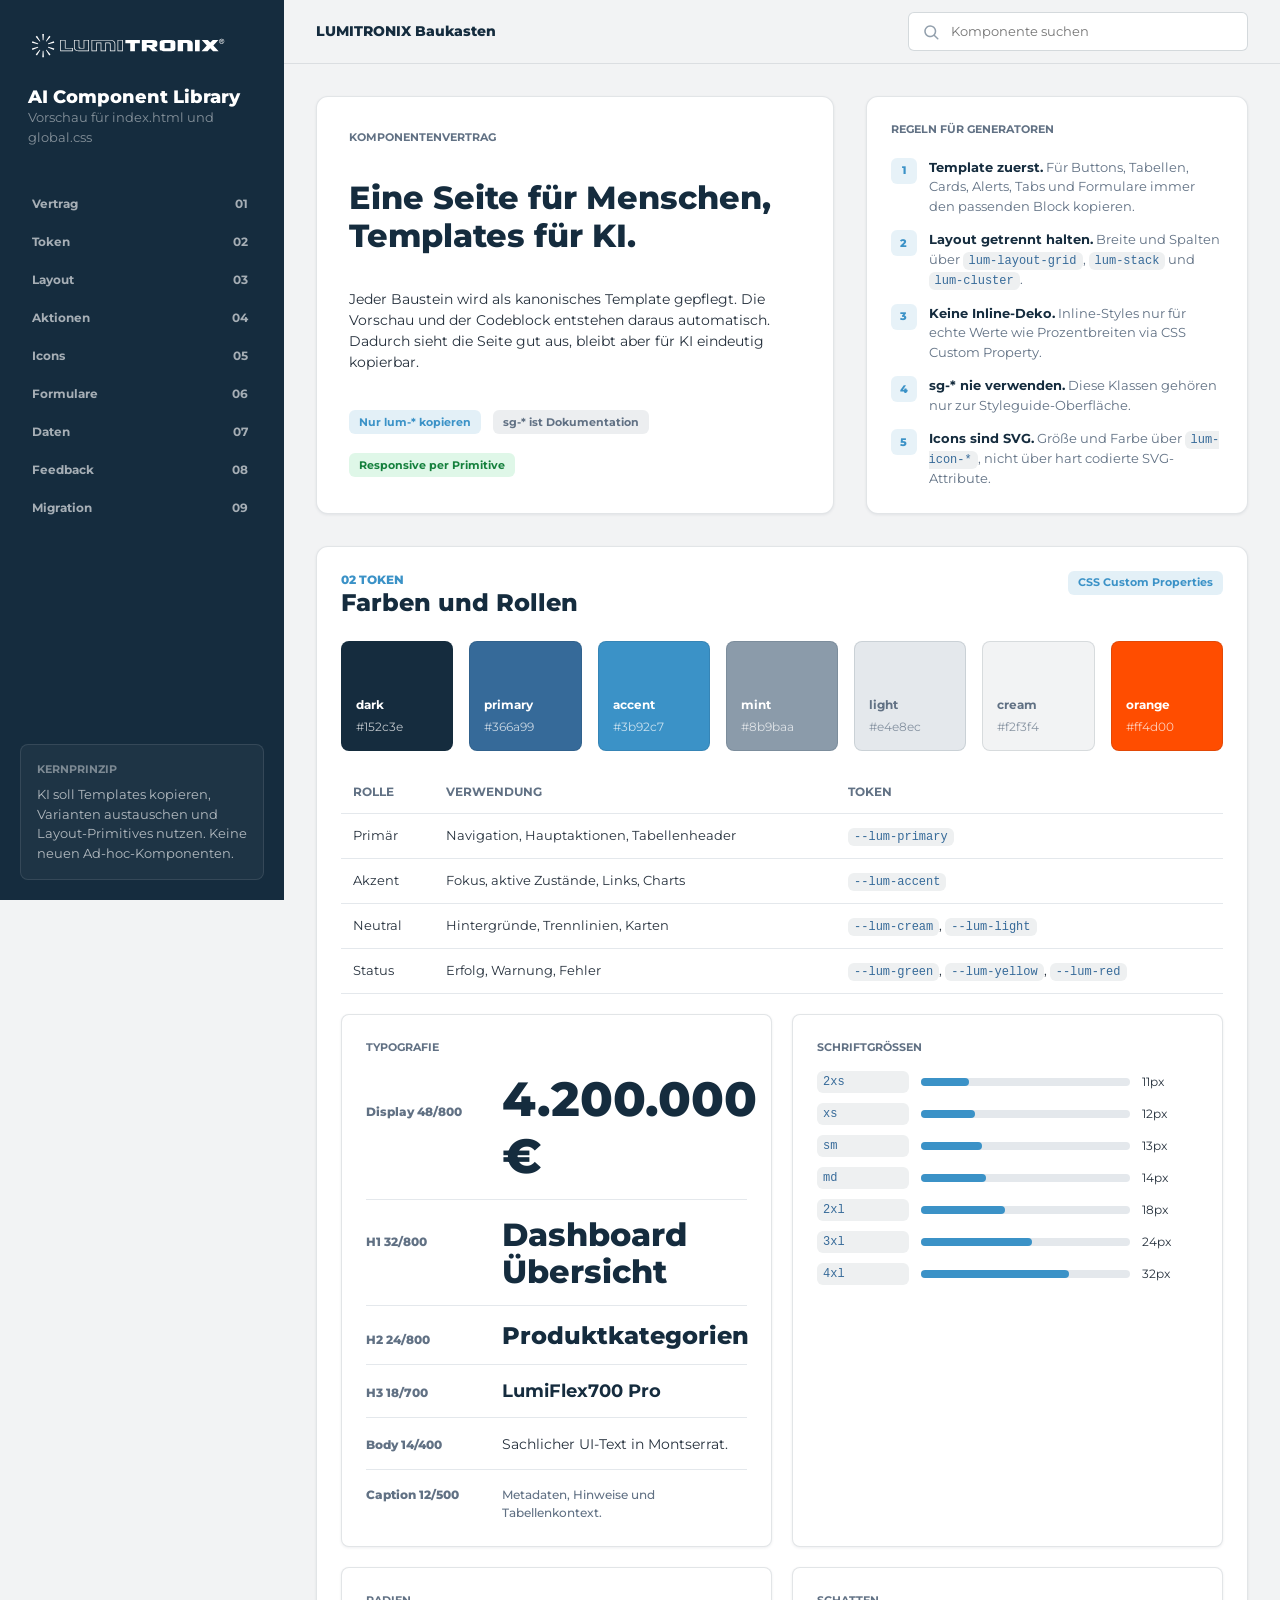
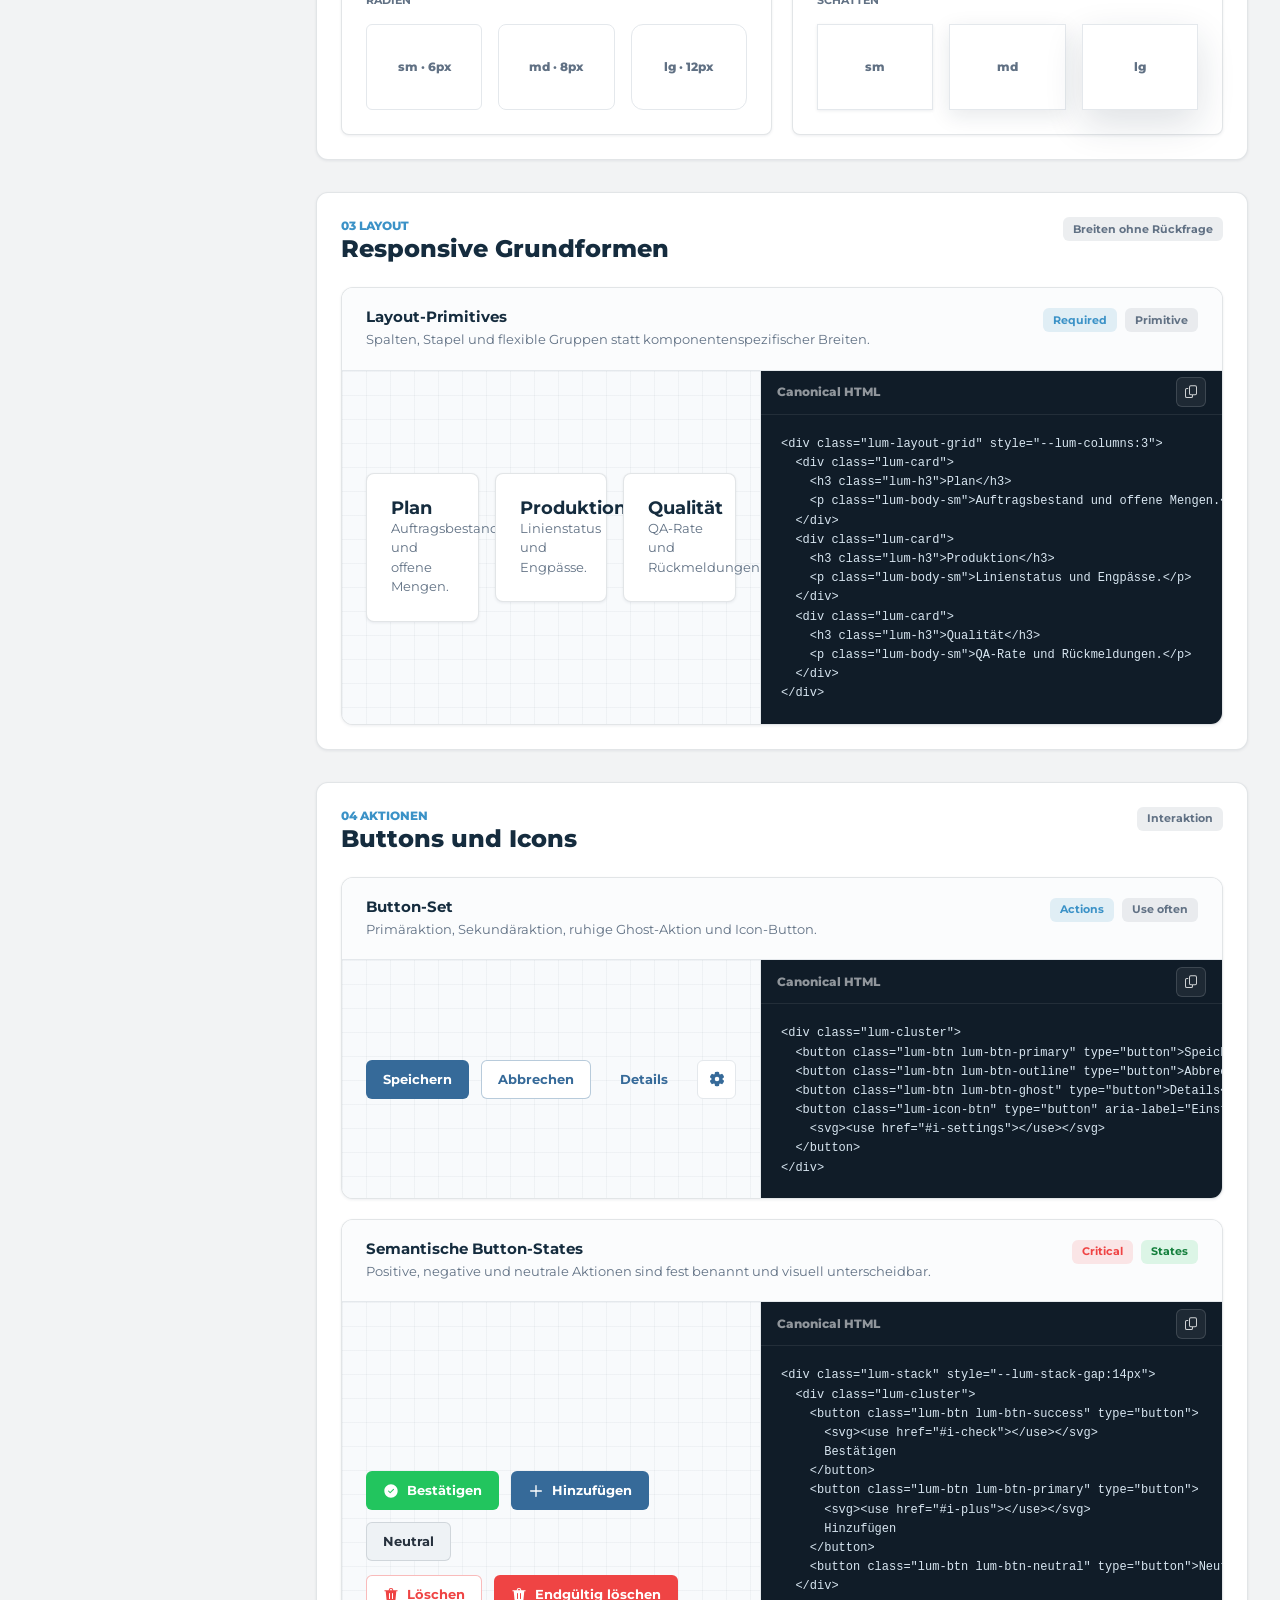
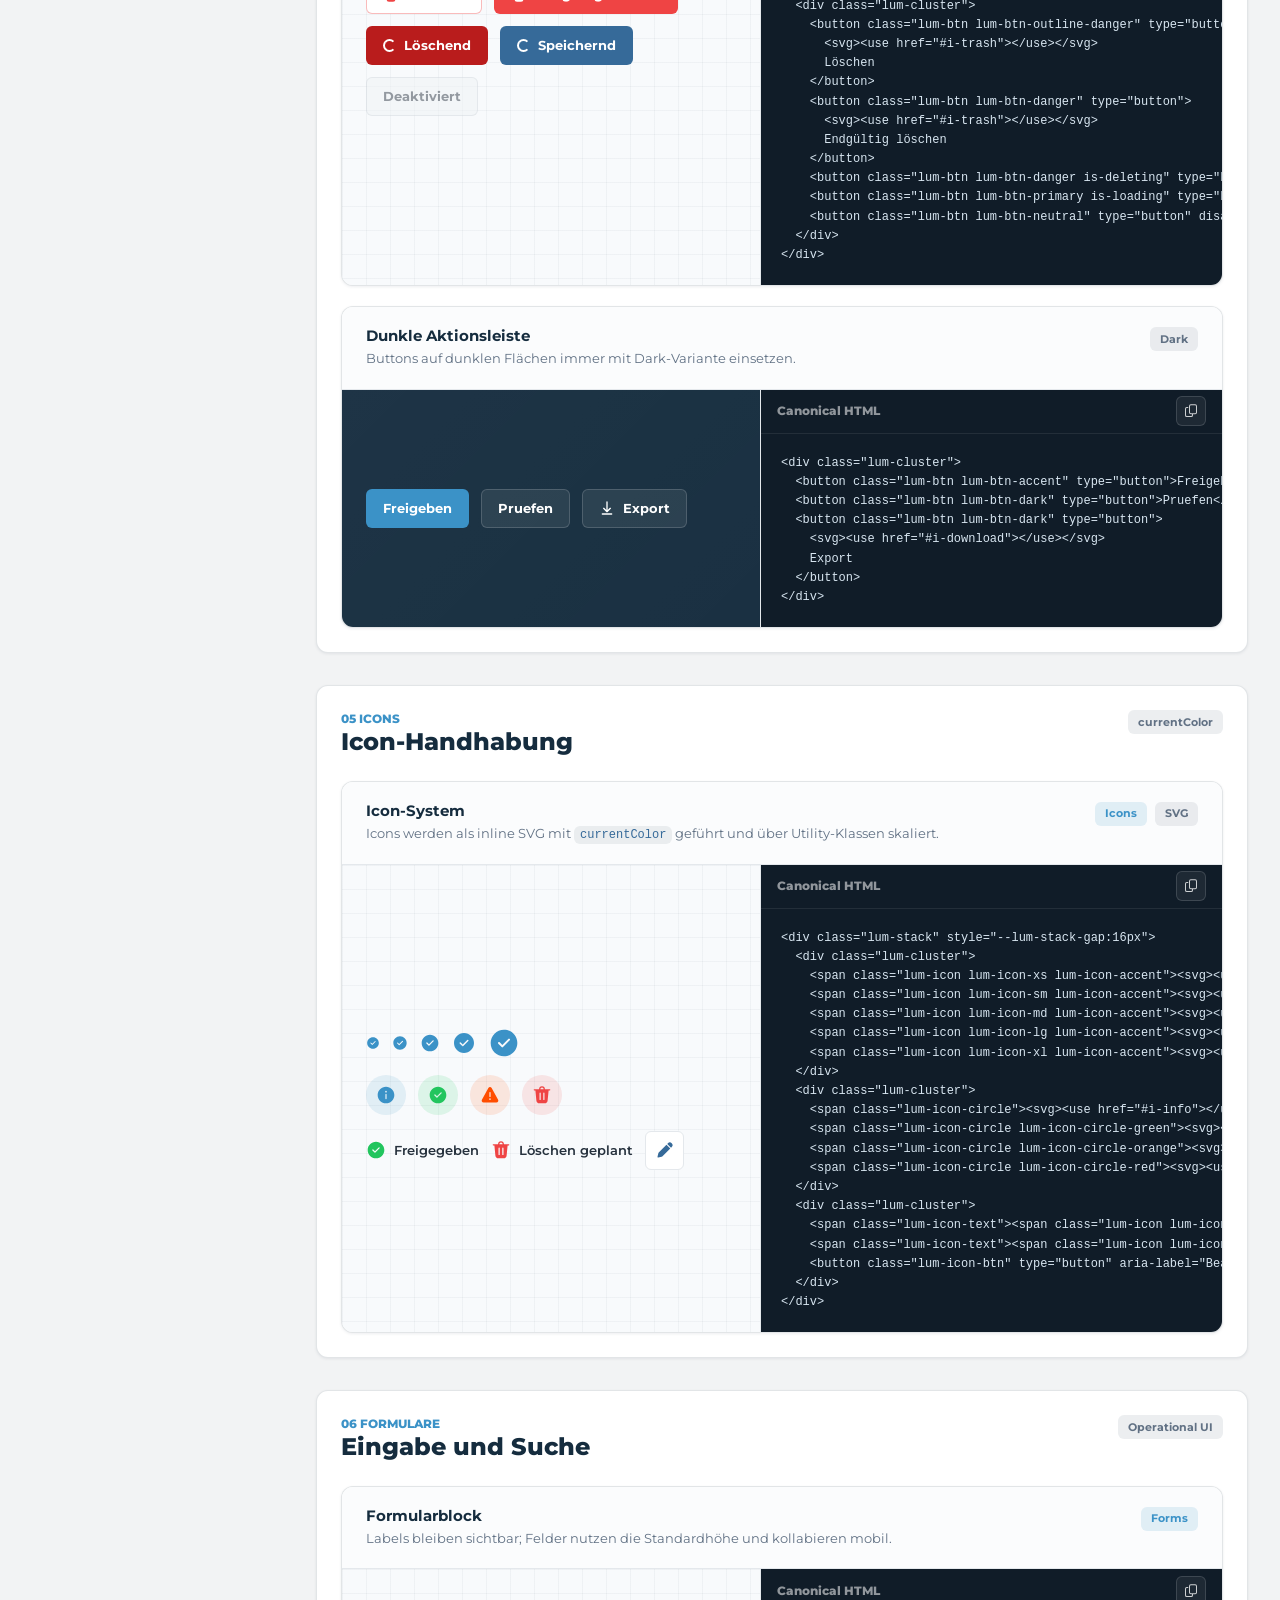
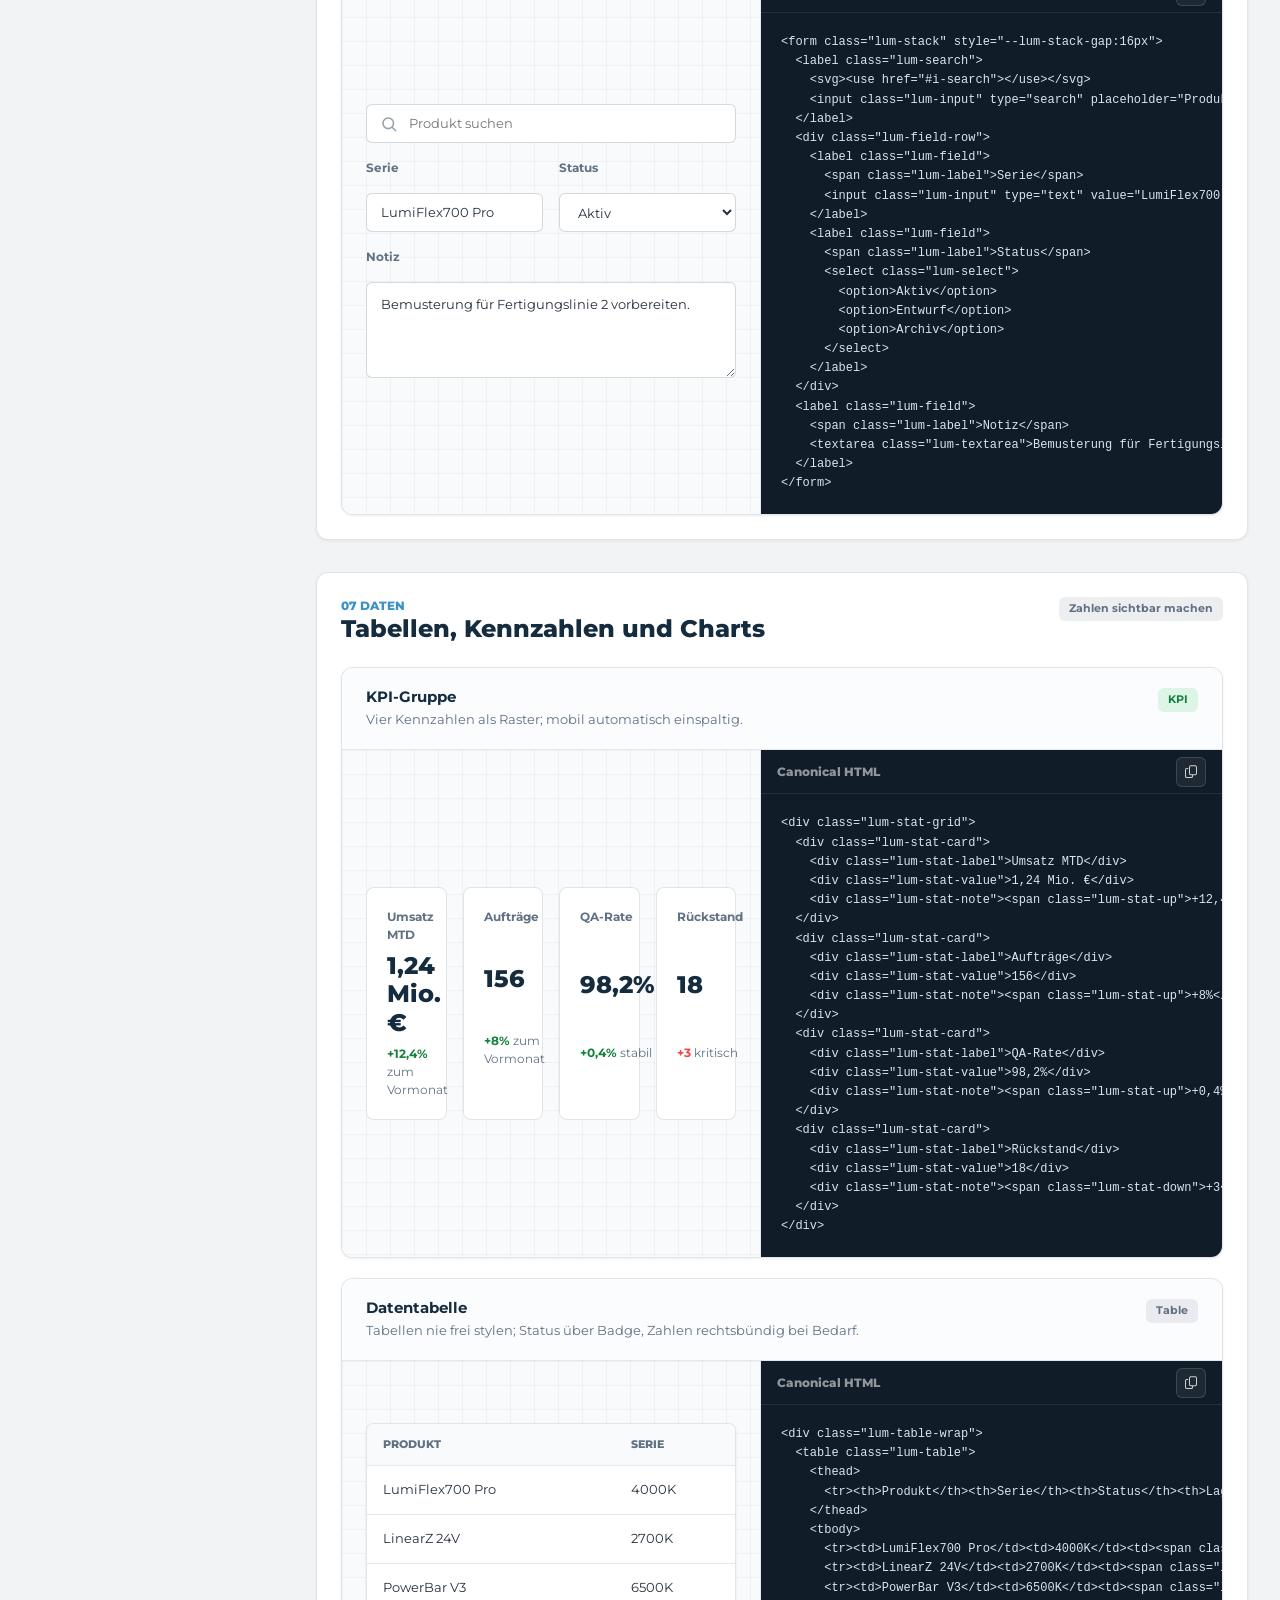
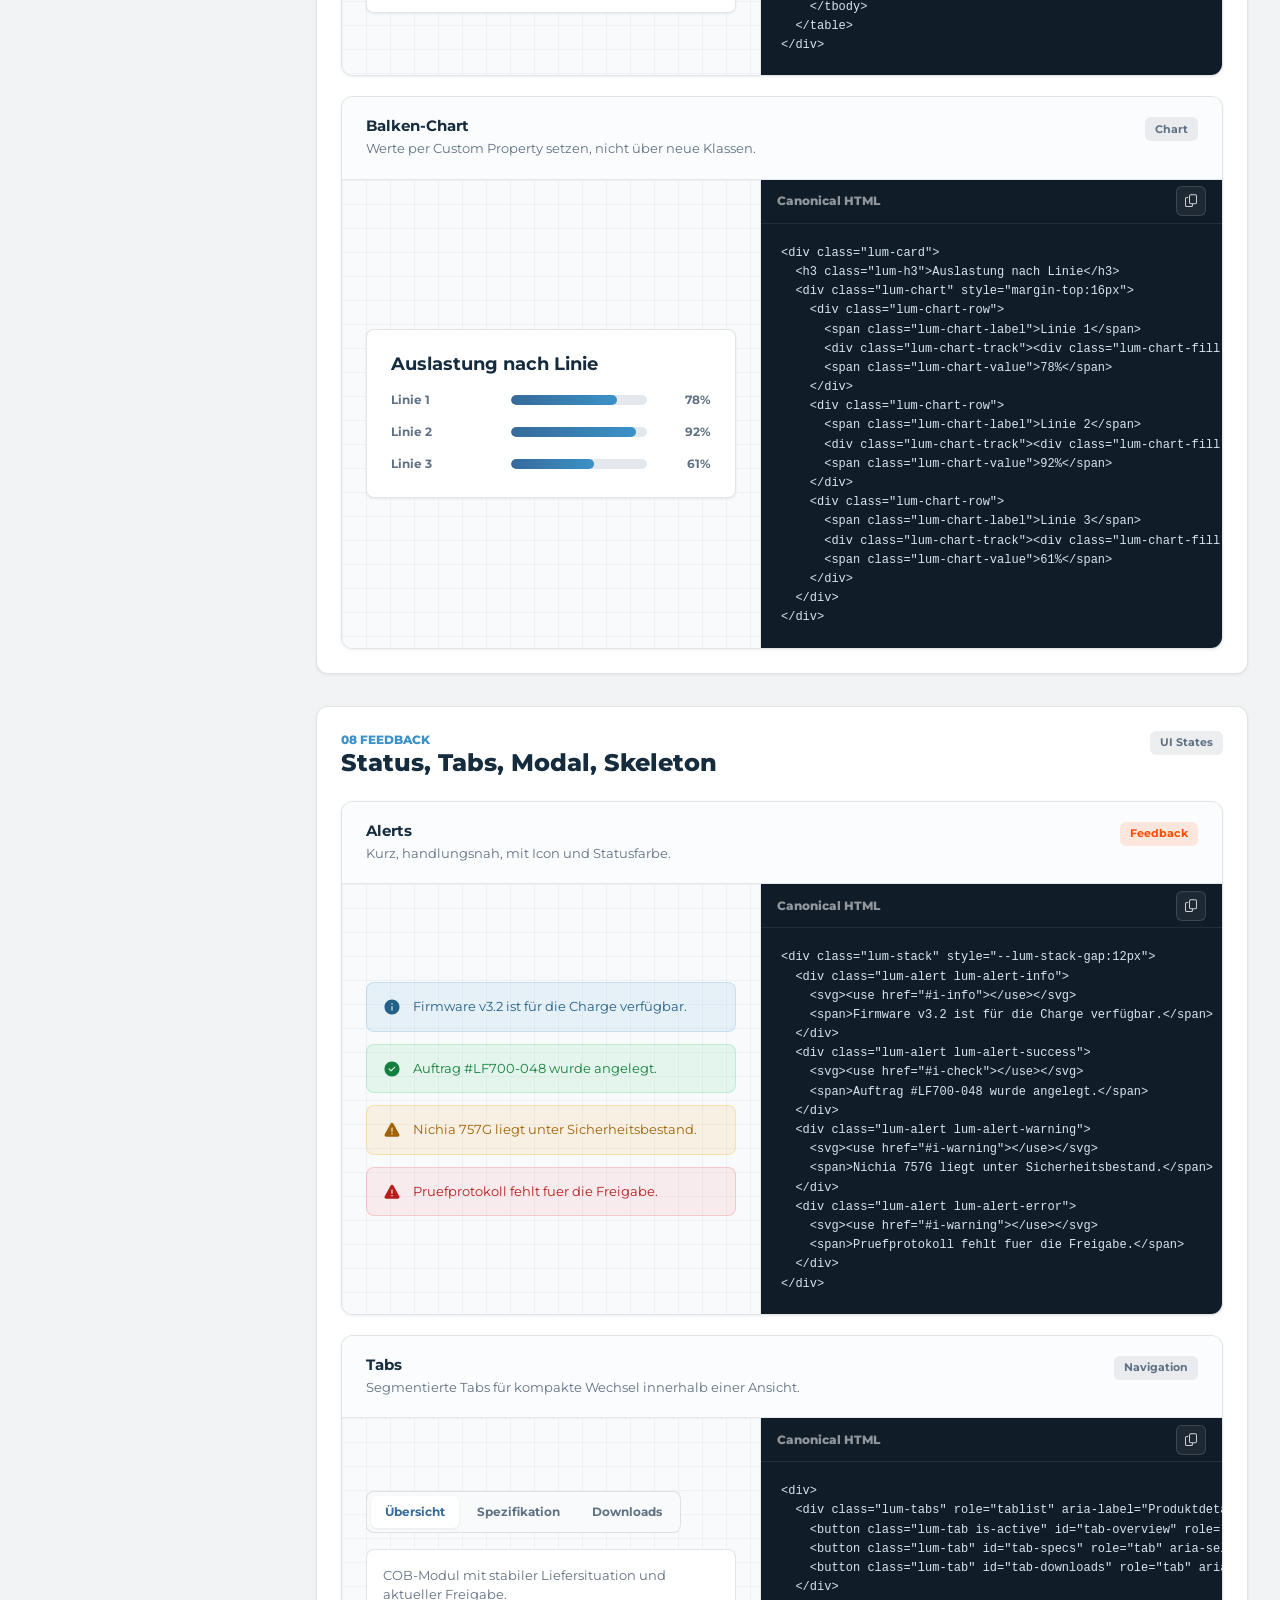
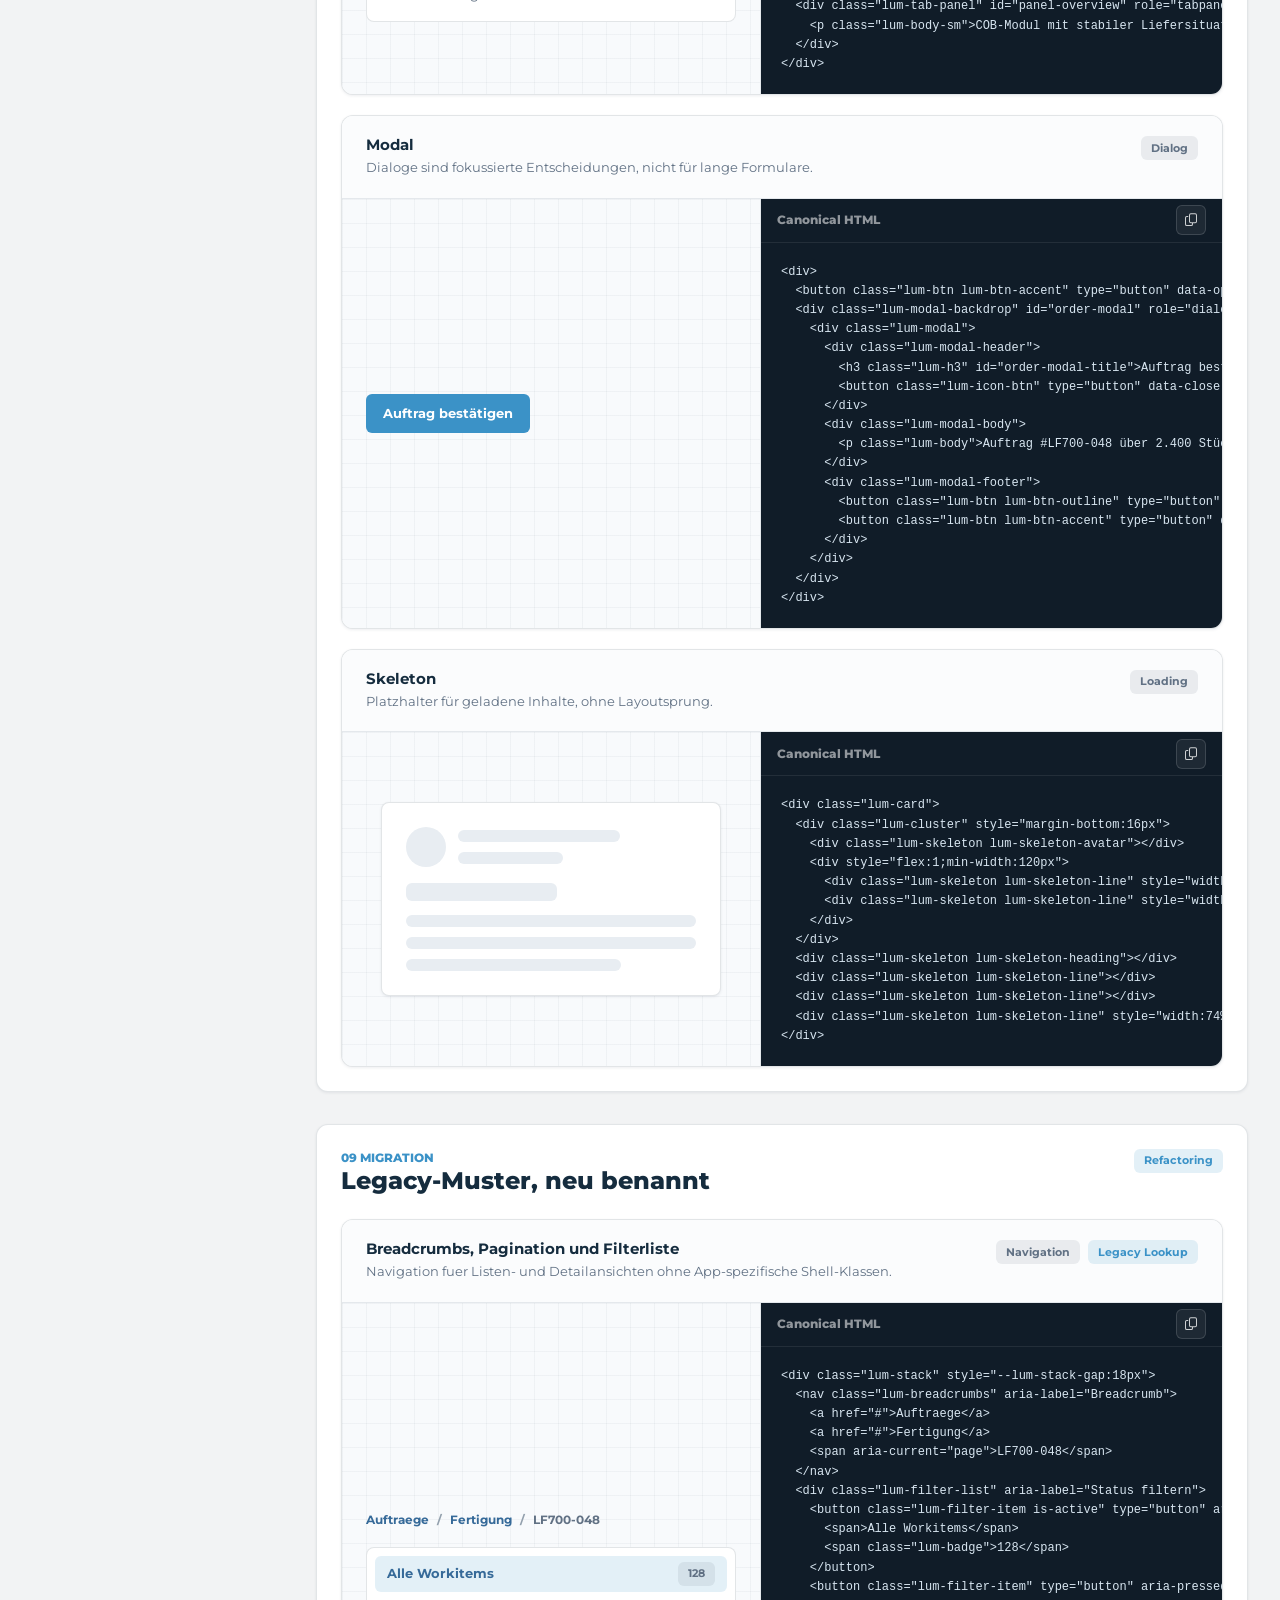
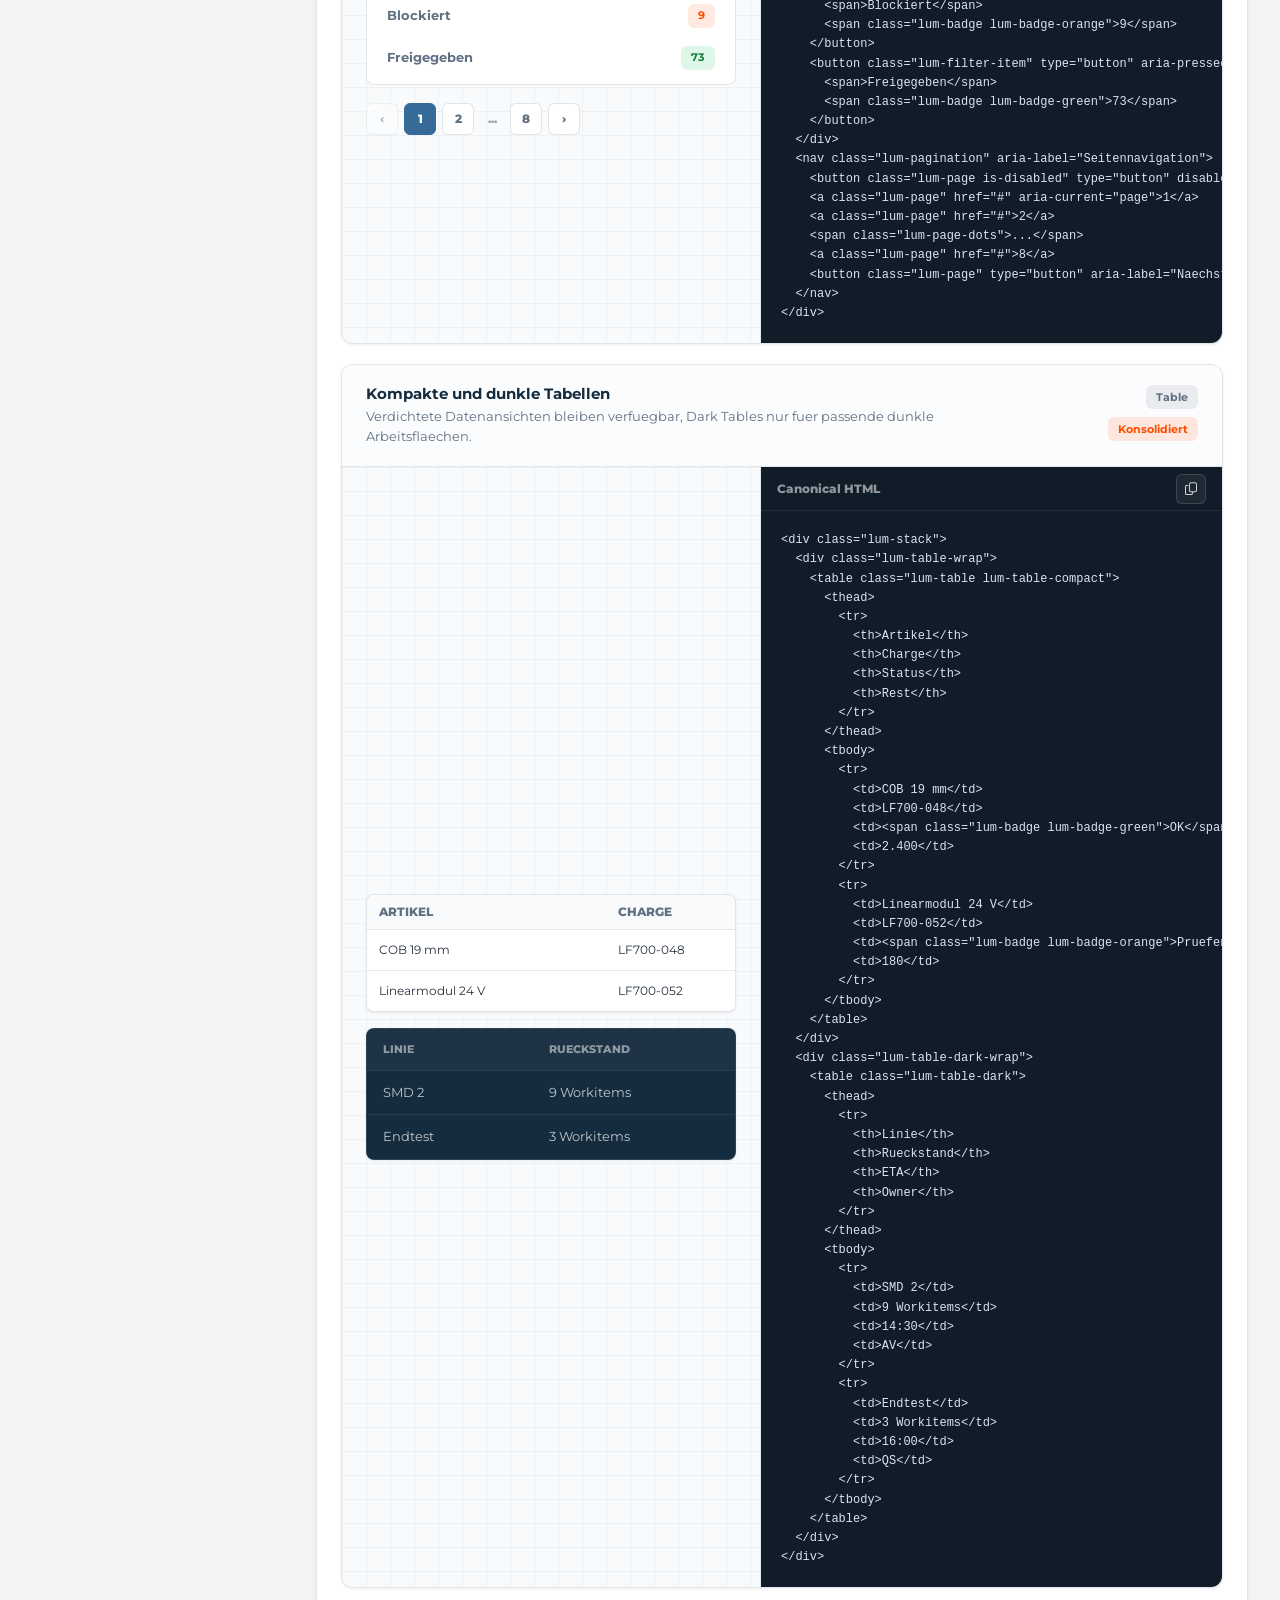
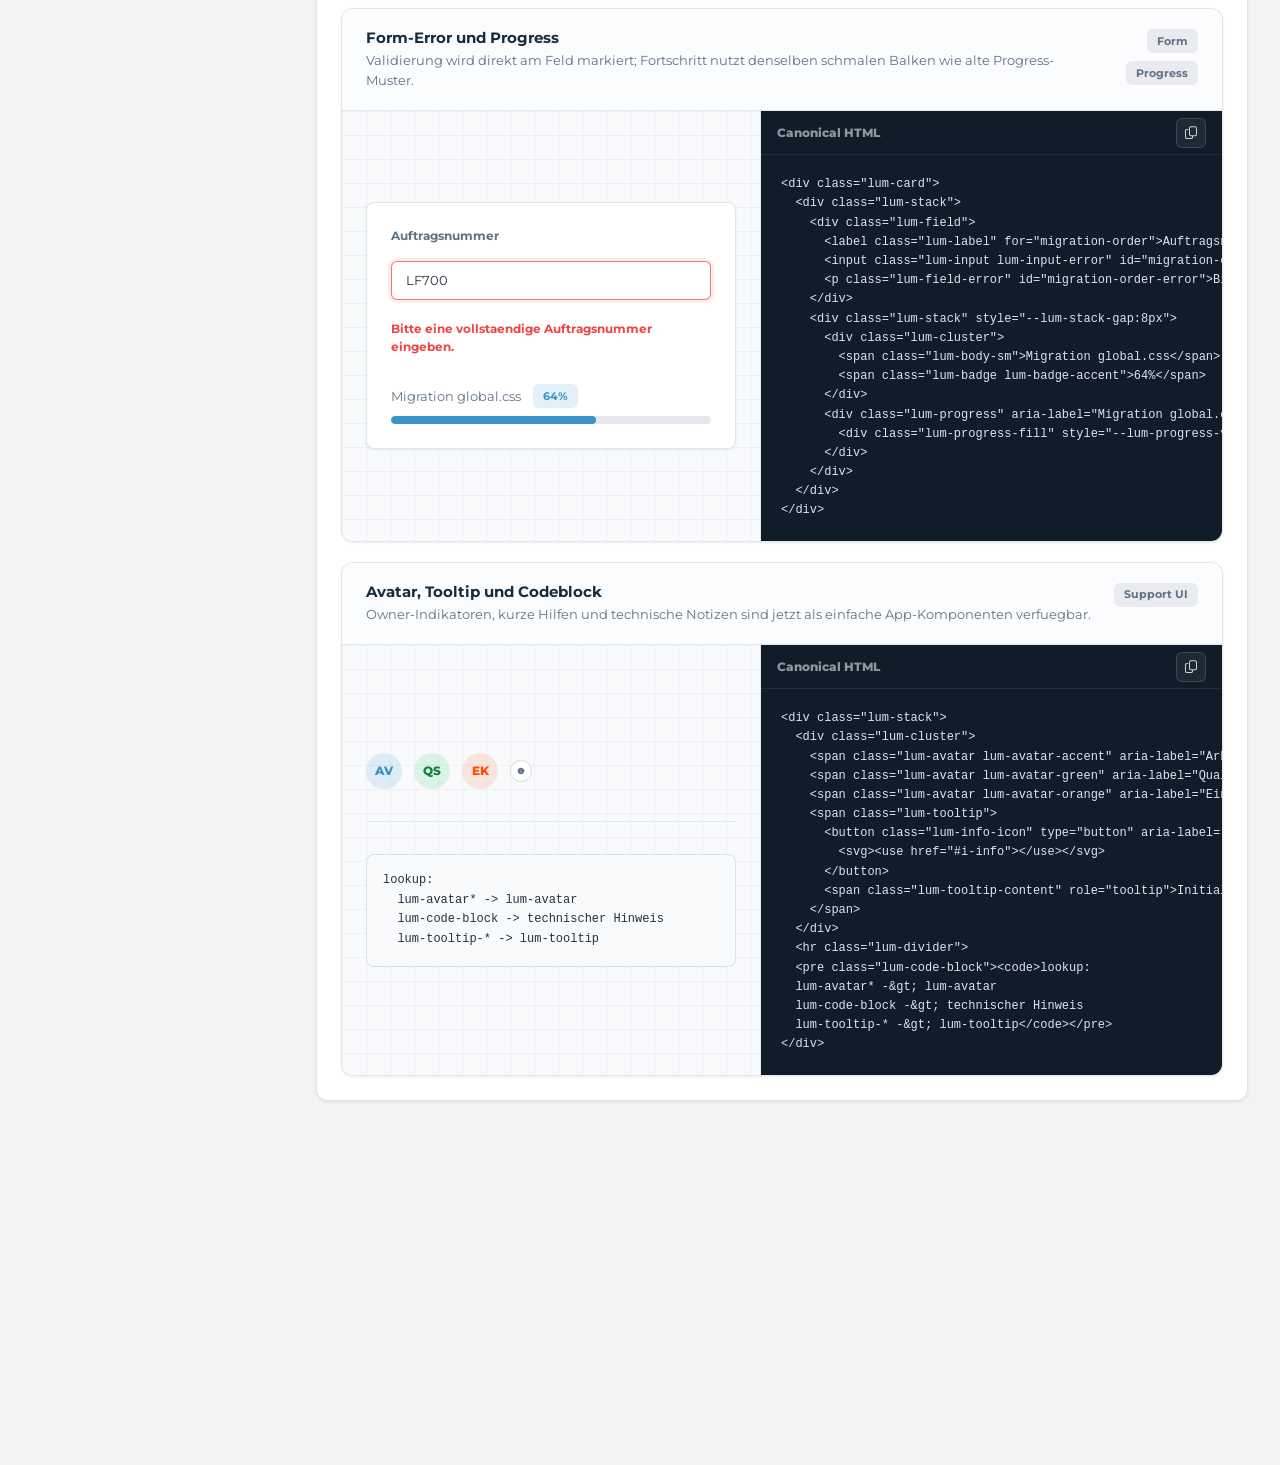
==== commit 1b9eb66e: "feat: add legacy migration component coverage" ====
--- a/index.html
+++ b/index.html
@@ -41,6 +41,7 @@
       <a href="#forms">Formulare <span>06</span></a>
       <a href="#data">Daten <span>07</span></a>
       <a href="#feedback">Feedback <span>08</span></a>
+      <a href="#migration">Migration <span>09</span></a>
     </nav>
 
     <div class="sg-sidebar-footer">
@@ -66,6 +67,7 @@
           <option value="#forms">Formulare</option>
           <option value="#data">Daten</option>
           <option value="#feedback">Feedback</option>
+          <option value="#migration">Migration</option>
         </select>
       </div>
     </header>
@@ -555,6 +557,10 @@
     <svg><use href="#i-warning"></use></svg>
     <span>Nichia 757G liegt unter Sicherheitsbestand.</span>
   </div>
+  <div class="lum-alert lum-alert-error">
+    <svg><use href="#i-warning"></use></svg>
+    <span>Pruefprotokoll fehlt fuer die Freigabe.</span>
+  </div>
 </div>
             </template>
           </article>
@@ -572,10 +578,15 @@
               </div>
             </div>
             <template>
-<div class="lum-tabs" role="tablist" aria-label="Produktdetails">
-  <button class="lum-tab is-active" role="tab" aria-selected="true" type="button">Übersicht</button>
-  <button class="lum-tab" role="tab" aria-selected="false" type="button">Spezifikation</button>
-  <button class="lum-tab" role="tab" aria-selected="false" type="button">Downloads</button>
+<div>
+  <div class="lum-tabs" role="tablist" aria-label="Produktdetails">
+    <button class="lum-tab is-active" id="tab-overview" role="tab" aria-selected="true" aria-controls="panel-overview" type="button">Übersicht</button>
+    <button class="lum-tab" id="tab-specs" role="tab" aria-selected="false" aria-controls="panel-specs" type="button">Spezifikation</button>
+    <button class="lum-tab" id="tab-downloads" role="tab" aria-selected="false" aria-controls="panel-downloads" type="button">Downloads</button>
+  </div>
+  <div class="lum-tab-panel" id="panel-overview" role="tabpanel" aria-labelledby="tab-overview">
+    <p class="lum-body-sm">COB-Modul mit stabiler Liefersituation und aktueller Freigabe.</p>
+  </div>
 </div>
             </template>
           </article>
@@ -639,6 +650,200 @@
   <div class="lum-skeleton lum-skeleton-line"></div>
   <div class="lum-skeleton lum-skeleton-line"></div>
   <div class="lum-skeleton lum-skeleton-line" style="width:74%;margin-bottom:0"></div>
+</div>
+            </template>
+          </article>
+        </div>
+      </section>
+
+      <section class="sg-section" id="migration">
+        <div class="sg-section-header">
+          <div>
+            <div class="sg-section-kicker">09 Migration</div>
+            <h2 class="lum-h2">Legacy-Muster, neu benannt</h2>
+          </div>
+          <span class="lum-badge lum-badge-accent">Refactoring</span>
+        </div>
+        <div class="sg-section-body">
+          <article class="sg-component" data-component="migration legacy breadcrumbs pagination filter navigation lookup">
+            <div class="sg-component-head">
+              <div class="sg-component-title"><h3>Breadcrumbs, Pagination und Filterliste</h3><p>Navigation fuer Listen- und Detailansichten ohne App-spezifische Shell-Klassen.</p></div>
+              <div class="sg-component-tags"><span class="lum-badge">Navigation</span><span class="lum-badge lum-badge-accent">Legacy Lookup</span></div>
+            </div>
+            <div class="sg-component-body">
+              <div class="sg-preview"><div class="sg-preview-inner" style="--sg-preview-width:560px"></div></div>
+              <div class="sg-code-panel">
+                <div class="sg-code-toolbar"><span class="sg-code-label">Canonical HTML</span><button class="sg-copy" type="button" aria-label="Code kopieren"><svg><use href="#i-copy"></use></svg></button></div>
+                <pre><code></code></pre>
+              </div>
+            </div>
+            <template>
+<div class="lum-stack" style="--lum-stack-gap:18px">
+  <nav class="lum-breadcrumbs" aria-label="Breadcrumb">
+    <a href="#">Auftraege</a>
+    <a href="#">Fertigung</a>
+    <span aria-current="page">LF700-048</span>
+  </nav>
+  <div class="lum-filter-list" aria-label="Status filtern">
+    <button class="lum-filter-item is-active" type="button" aria-pressed="true">
+      <span>Alle Workitems</span>
+      <span class="lum-badge">128</span>
+    </button>
+    <button class="lum-filter-item" type="button" aria-pressed="false">
+      <span>Blockiert</span>
+      <span class="lum-badge lum-badge-orange">9</span>
+    </button>
+    <button class="lum-filter-item" type="button" aria-pressed="false">
+      <span>Freigegeben</span>
+      <span class="lum-badge lum-badge-green">73</span>
+    </button>
+  </div>
+  <nav class="lum-pagination" aria-label="Seitennavigation">
+    <button class="lum-page is-disabled" type="button" disabled aria-label="Vorherige Seite">&lsaquo;</button>
+    <a class="lum-page" href="#" aria-current="page">1</a>
+    <a class="lum-page" href="#">2</a>
+    <span class="lum-page-dots">...</span>
+    <a class="lum-page" href="#">8</a>
+    <button class="lum-page" type="button" aria-label="Naechste Seite">&rsaquo;</button>
+  </nav>
+</div>
+            </template>
+          </article>
+
+          <article class="sg-component" data-component="migration legacy table compact dark dense data">
+            <div class="sg-component-head">
+              <div class="sg-component-title"><h3>Kompakte und dunkle Tabellen</h3><p>Verdichtete Datenansichten bleiben verfuegbar, Dark Tables nur fuer passende dunkle Arbeitsflaechen.</p></div>
+              <div class="sg-component-tags"><span class="lum-badge">Table</span><span class="lum-badge lum-badge-orange">Konsolidiert</span></div>
+            </div>
+            <div class="sg-component-body">
+              <div class="sg-preview"><div class="sg-preview-inner" style="--sg-preview-width:900px"></div></div>
+              <div class="sg-code-panel">
+                <div class="sg-code-toolbar"><span class="sg-code-label">Canonical HTML</span><button class="sg-copy" type="button" aria-label="Code kopieren"><svg><use href="#i-copy"></use></svg></button></div>
+                <pre><code></code></pre>
+              </div>
+            </div>
+            <template>
+<div class="lum-stack">
+  <div class="lum-table-wrap">
+    <table class="lum-table lum-table-compact">
+      <thead>
+        <tr>
+          <th>Artikel</th>
+          <th>Charge</th>
+          <th>Status</th>
+          <th>Rest</th>
+        </tr>
+      </thead>
+      <tbody>
+        <tr>
+          <td>COB 19 mm</td>
+          <td>LF700-048</td>
+          <td><span class="lum-badge lum-badge-green">OK</span></td>
+          <td>2.400</td>
+        </tr>
+        <tr>
+          <td>Linearmodul 24 V</td>
+          <td>LF700-052</td>
+          <td><span class="lum-badge lum-badge-orange">Pruefen</span></td>
+          <td>180</td>
+        </tr>
+      </tbody>
+    </table>
+  </div>
+  <div class="lum-table-dark-wrap">
+    <table class="lum-table-dark">
+      <thead>
+        <tr>
+          <th>Linie</th>
+          <th>Rueckstand</th>
+          <th>ETA</th>
+          <th>Owner</th>
+        </tr>
+      </thead>
+      <tbody>
+        <tr>
+          <td>SMD 2</td>
+          <td>9 Workitems</td>
+          <td>14:30</td>
+          <td>AV</td>
+        </tr>
+        <tr>
+          <td>Endtest</td>
+          <td>3 Workitems</td>
+          <td>16:00</td>
+          <td>QS</td>
+        </tr>
+      </tbody>
+    </table>
+  </div>
+</div>
+            </template>
+          </article>
+
+          <article class="sg-component" data-component="migration legacy form error invalid progress validation loading">
+            <div class="sg-component-head">
+              <div class="sg-component-title"><h3>Form-Error und Progress</h3><p>Validierung wird direkt am Feld markiert; Fortschritt nutzt denselben schmalen Balken wie alte Progress-Muster.</p></div>
+              <div class="sg-component-tags"><span class="lum-badge">Form</span><span class="lum-badge">Progress</span></div>
+            </div>
+            <div class="sg-component-body">
+              <div class="sg-preview"><div class="sg-preview-inner" style="--sg-preview-width:480px"></div></div>
+              <div class="sg-code-panel">
+                <div class="sg-code-toolbar"><span class="sg-code-label">Canonical HTML</span><button class="sg-copy" type="button" aria-label="Code kopieren"><svg><use href="#i-copy"></use></svg></button></div>
+                <pre><code></code></pre>
+              </div>
+            </div>
+            <template>
+<div class="lum-card">
+  <div class="lum-stack">
+    <div class="lum-field">
+      <label class="lum-label" for="migration-order">Auftragsnummer</label>
+      <input class="lum-input lum-input-error" id="migration-order" type="text" value="LF700" aria-invalid="true" aria-describedby="migration-order-error">
+      <p class="lum-field-error" id="migration-order-error">Bitte eine vollstaendige Auftragsnummer eingeben.</p>
+    </div>
+    <div class="lum-stack" style="--lum-stack-gap:8px">
+      <div class="lum-cluster">
+        <span class="lum-body-sm">Migration global.css</span>
+        <span class="lum-badge lum-badge-accent">64%</span>
+      </div>
+      <div class="lum-progress" aria-label="Migration global.css" aria-valuemin="0" aria-valuemax="100" aria-valuenow="64" role="progressbar">
+        <div class="lum-progress-fill" style="--lum-progress-value:64%"></div>
+      </div>
+    </div>
+  </div>
+</div>
+            </template>
+          </article>
+
+          <article class="sg-component" data-component="migration legacy avatar tooltip info code block owner help">
+            <div class="sg-component-head">
+              <div class="sg-component-title"><h3>Avatar, Tooltip und Codeblock</h3><p>Owner-Indikatoren, kurze Hilfen und technische Notizen sind jetzt als einfache App-Komponenten verfuegbar.</p></div>
+              <div class="sg-component-tags"><span class="lum-badge">Support UI</span></div>
+            </div>
+            <div class="sg-component-body">
+              <div class="sg-preview"><div class="sg-preview-inner" style="--sg-preview-width:620px"></div></div>
+              <div class="sg-code-panel">
+                <div class="sg-code-toolbar"><span class="sg-code-label">Canonical HTML</span><button class="sg-copy" type="button" aria-label="Code kopieren"><svg><use href="#i-copy"></use></svg></button></div>
+                <pre><code></code></pre>
+              </div>
+            </div>
+            <template>
+<div class="lum-stack">
+  <div class="lum-cluster">
+    <span class="lum-avatar lum-avatar-accent" aria-label="Arbeitsvorbereitung">AV</span>
+    <span class="lum-avatar lum-avatar-green" aria-label="Qualitaetssicherung">QS</span>
+    <span class="lum-avatar lum-avatar-orange" aria-label="Einkauf">EK</span>
+    <span class="lum-tooltip">
+      <button class="lum-info-icon" type="button" aria-label="Info zu Ownern">
+        <svg><use href="#i-info"></use></svg>
+      </button>
+      <span class="lum-tooltip-content" role="tooltip">Initialen zeigen die verantwortliche Rolle, nicht zwingend eine einzelne Person.</span>
+    </span>
+  </div>
+  <hr class="lum-divider">
+  <pre class="lum-code-block"><code>lookup:
+  lum-avatar* -> lum-avatar
+  lum-code-block -> technischer Hinweis
+  lum-tooltip-* -> lum-tooltip</code></pre>
 </div>
             </template>
           </article>
--- a/global.css
+++ b/global.css
@@ -543,6 +543,48 @@
   color: var(--lum-red);
 }
 
+.lum-avatar {
+  width: 36px;
+  height: 36px;
+  display: inline-flex;
+  align-items: center;
+  justify-content: center;
+  flex: 0 0 auto;
+  border-radius: 50%;
+  background: rgba(54, 106, 153, 0.14);
+  color: var(--lum-primary);
+  font-size: var(--lum-font-xs);
+  font-weight: 800;
+  line-height: 1;
+}
+
+.lum-avatar-sm {
+  width: 28px;
+  height: 28px;
+  font-size: var(--lum-font-2xs);
+}
+
+.lum-avatar-lg {
+  width: 48px;
+  height: 48px;
+  font-size: var(--lum-font-md);
+}
+
+.lum-avatar-accent {
+  background: rgba(59, 146, 199, 0.14);
+  color: var(--lum-accent);
+}
+
+.lum-avatar-green {
+  background: rgba(34, 197, 94, 0.14);
+  color: #15803d;
+}
+
+.lum-avatar-orange {
+  background: rgba(255, 77, 0, 0.12);
+  color: var(--lum-orange);
+}
+
 .lum-alert {
   display: flex;
   align-items: flex-start;
@@ -617,10 +659,26 @@
   box-shadow: 0 0 0 3px rgba(59, 146, 199, 0.14);
 }
 
+.lum-input-error,
+.lum-select.lum-input-error,
+.lum-textarea.lum-input-error,
+.lum-input[aria-invalid="true"],
+.lum-select[aria-invalid="true"],
+.lum-textarea[aria-invalid="true"] {
+  border-color: rgba(239, 68, 68, 0.72);
+  box-shadow: 0 0 0 3px rgba(239, 68, 68, 0.1);
+}
+
 .lum-label {
   display: block;
   margin-bottom: var(--lum-space-4);
   color: var(--lum-muted);
+  font-size: var(--lum-font-xs);
+  font-weight: 700;
+}
+
+.lum-field-error {
+  color: var(--lum-red);
   font-size: var(--lum-font-xs);
   font-weight: 700;
 }
@@ -695,6 +753,52 @@
   border-bottom: 0;
 }
 
+.lum-table-compact th,
+.lum-table-compact td {
+  padding: var(--lum-space-4) var(--lum-space-6);
+  font-size: var(--lum-font-xs);
+}
+
+.lum-table-dark-wrap {
+  overflow-x: auto;
+  border: 1px solid rgba(255, 255, 255, 0.1);
+  border-radius: var(--lum-radius-md);
+  background: var(--lum-dark);
+  box-shadow: var(--lum-shadow-sm);
+}
+
+.lum-table-dark {
+  width: 100%;
+  min-width: 680px;
+  border-collapse: collapse;
+  color: rgba(255, 255, 255, 0.72);
+  font-size: var(--lum-font-sm);
+}
+
+.lum-table-dark th,
+.lum-table-dark td {
+  padding: var(--lum-space-6) var(--lum-space-8);
+  border-bottom: 1px solid rgba(255, 255, 255, 0.08);
+  text-align: left;
+  white-space: nowrap;
+}
+
+.lum-table-dark th {
+  color: rgba(255, 255, 255, 0.5);
+  background: rgba(255, 255, 255, 0.04);
+  font-size: var(--lum-font-2xs);
+  font-weight: 800;
+  text-transform: uppercase;
+}
+
+.lum-table-dark tbody tr:hover {
+  background: rgba(255, 255, 255, 0.04);
+}
+
+.lum-table-dark tbody tr:last-child td {
+  border-bottom: 0;
+}
+
 .lum-stat-grid {
   display: grid;
   grid-template-columns: repeat(4, minmax(0, 1fr));
@@ -785,6 +889,18 @@
   height: 100%;
   border-radius: inherit;
   background: linear-gradient(90deg, var(--lum-primary), var(--lum-accent));
+}
+
+.lum-divider {
+  width: 100%;
+  height: 1px;
+  border: 0;
+  margin: var(--lum-space-8) 0;
+  background: var(--lum-light);
+}
+
+.lum-divider-dark {
+  background: rgba(255, 255, 255, 0.12);
 }
 
 .lum-tabs {
@@ -813,6 +929,203 @@
   background: var(--lum-white);
   color: var(--lum-primary);
   box-shadow: var(--lum-shadow-sm);
+}
+
+.lum-tab-panel {
+  margin-top: var(--lum-space-8);
+  padding: var(--lum-space-8);
+  border: 1px solid rgba(21, 44, 62, 0.12);
+  border-radius: var(--lum-radius-md);
+  background: var(--lum-white);
+}
+
+.lum-tab-panel[hidden] {
+  display: none;
+}
+
+.lum-breadcrumbs {
+  display: flex;
+  flex-wrap: wrap;
+  align-items: center;
+  gap: var(--lum-space-4);
+  color: var(--lum-muted);
+  font-size: var(--lum-font-xs);
+  font-weight: 700;
+}
+
+.lum-breadcrumbs a {
+  color: var(--lum-primary);
+  text-decoration: none;
+}
+
+.lum-breadcrumbs a:hover {
+  color: var(--lum-accent);
+}
+
+.lum-breadcrumbs span + span::before,
+.lum-breadcrumbs a + span::before,
+.lum-breadcrumbs span + a::before,
+.lum-breadcrumbs a + a::before {
+  content: "/";
+  margin-right: var(--lum-space-4);
+  color: var(--lum-soft);
+}
+
+.lum-pagination {
+  display: inline-flex;
+  flex-wrap: wrap;
+  align-items: center;
+  gap: var(--lum-space-3);
+}
+
+.lum-page {
+  min-width: 32px;
+  height: 32px;
+  display: inline-flex;
+  align-items: center;
+  justify-content: center;
+  border: 1px solid rgba(21, 44, 62, 0.12);
+  border-radius: var(--lum-radius-sm);
+  background: var(--lum-white);
+  color: var(--lum-muted);
+  font-size: var(--lum-font-xs);
+  font-weight: 800;
+  text-decoration: none;
+  cursor: pointer;
+}
+
+.lum-page:hover {
+  border-color: rgba(59, 146, 199, 0.42);
+  color: var(--lum-accent);
+}
+
+.lum-page.is-active,
+.lum-page[aria-current="page"] {
+  border-color: var(--lum-primary);
+  background: var(--lum-primary);
+  color: var(--lum-white);
+}
+
+.lum-page[disabled],
+.lum-page.is-disabled {
+  cursor: not-allowed;
+  opacity: 0.48;
+}
+
+.lum-page-dots {
+  min-width: 24px;
+  color: var(--lum-soft);
+  text-align: center;
+  font-size: var(--lum-font-xs);
+  font-weight: 800;
+}
+
+.lum-filter-list {
+  display: grid;
+  gap: var(--lum-space-3);
+  padding: var(--lum-space-4);
+  border: 1px solid rgba(21, 44, 62, 0.12);
+  border-radius: var(--lum-radius-md);
+  background: var(--lum-white);
+}
+
+.lum-filter-item {
+  min-height: 36px;
+  display: flex;
+  align-items: center;
+  justify-content: space-between;
+  gap: var(--lum-space-6);
+  padding: 0 var(--lum-space-6);
+  border: 0;
+  border-radius: var(--lum-radius-sm);
+  background: transparent;
+  color: var(--lum-muted);
+  font: inherit;
+  font-size: var(--lum-font-sm);
+  font-weight: 700;
+  text-align: left;
+  cursor: pointer;
+}
+
+.lum-filter-item:hover {
+  background: rgba(59, 146, 199, 0.08);
+  color: var(--lum-primary);
+}
+
+.lum-filter-item.is-active,
+.lum-filter-item[aria-pressed="true"] {
+  background: rgba(59, 146, 199, 0.14);
+  color: var(--lum-primary);
+}
+
+.lum-tooltip {
+  position: relative;
+  display: inline-flex;
+  align-items: center;
+}
+
+.lum-info-icon {
+  width: 22px;
+  height: 22px;
+  display: inline-flex;
+  align-items: center;
+  justify-content: center;
+  border: 1px solid rgba(21, 44, 62, 0.14);
+  border-radius: 50%;
+  background: var(--lum-white);
+  color: var(--lum-muted);
+  cursor: help;
+}
+
+.lum-info-icon svg {
+  width: 14px;
+  height: 14px;
+  fill: currentColor;
+}
+
+.lum-tooltip-content {
+  position: absolute;
+  left: 50%;
+  bottom: calc(100% + 10px);
+  z-index: 30;
+  width: max-content;
+  max-width: min(280px, calc(100vw - 32px));
+  padding: var(--lum-space-6) var(--lum-space-7);
+  border-radius: var(--lum-radius-sm);
+  background: var(--lum-dark);
+  color: rgba(255, 255, 255, 0.82);
+  font-size: var(--lum-font-xs);
+  font-weight: 600;
+  line-height: 1.45;
+  box-shadow: var(--lum-shadow-md);
+  opacity: 0;
+  pointer-events: none;
+  transform: translate(-50%, 4px);
+  transition: opacity var(--lum-transition), transform var(--lum-transition);
+}
+
+.lum-tooltip:hover .lum-tooltip-content,
+.lum-tooltip:focus-within .lum-tooltip-content {
+  opacity: 1;
+  transform: translate(-50%, 0);
+}
+
+.lum-code-block {
+  overflow-x: auto;
+  margin: 0;
+  padding: var(--lum-space-8);
+  border: 1px solid rgba(21, 44, 62, 0.12);
+  border-radius: var(--lum-radius-md);
+  background: #f8fafc;
+  color: var(--lum-text);
+  font-family: var(--lum-font-mono);
+  font-size: var(--lum-font-xs);
+  line-height: 1.65;
+}
+
+.lum-code-block code {
+  font: inherit;
+  color: inherit;
 }
 
 .lum-skeleton {
